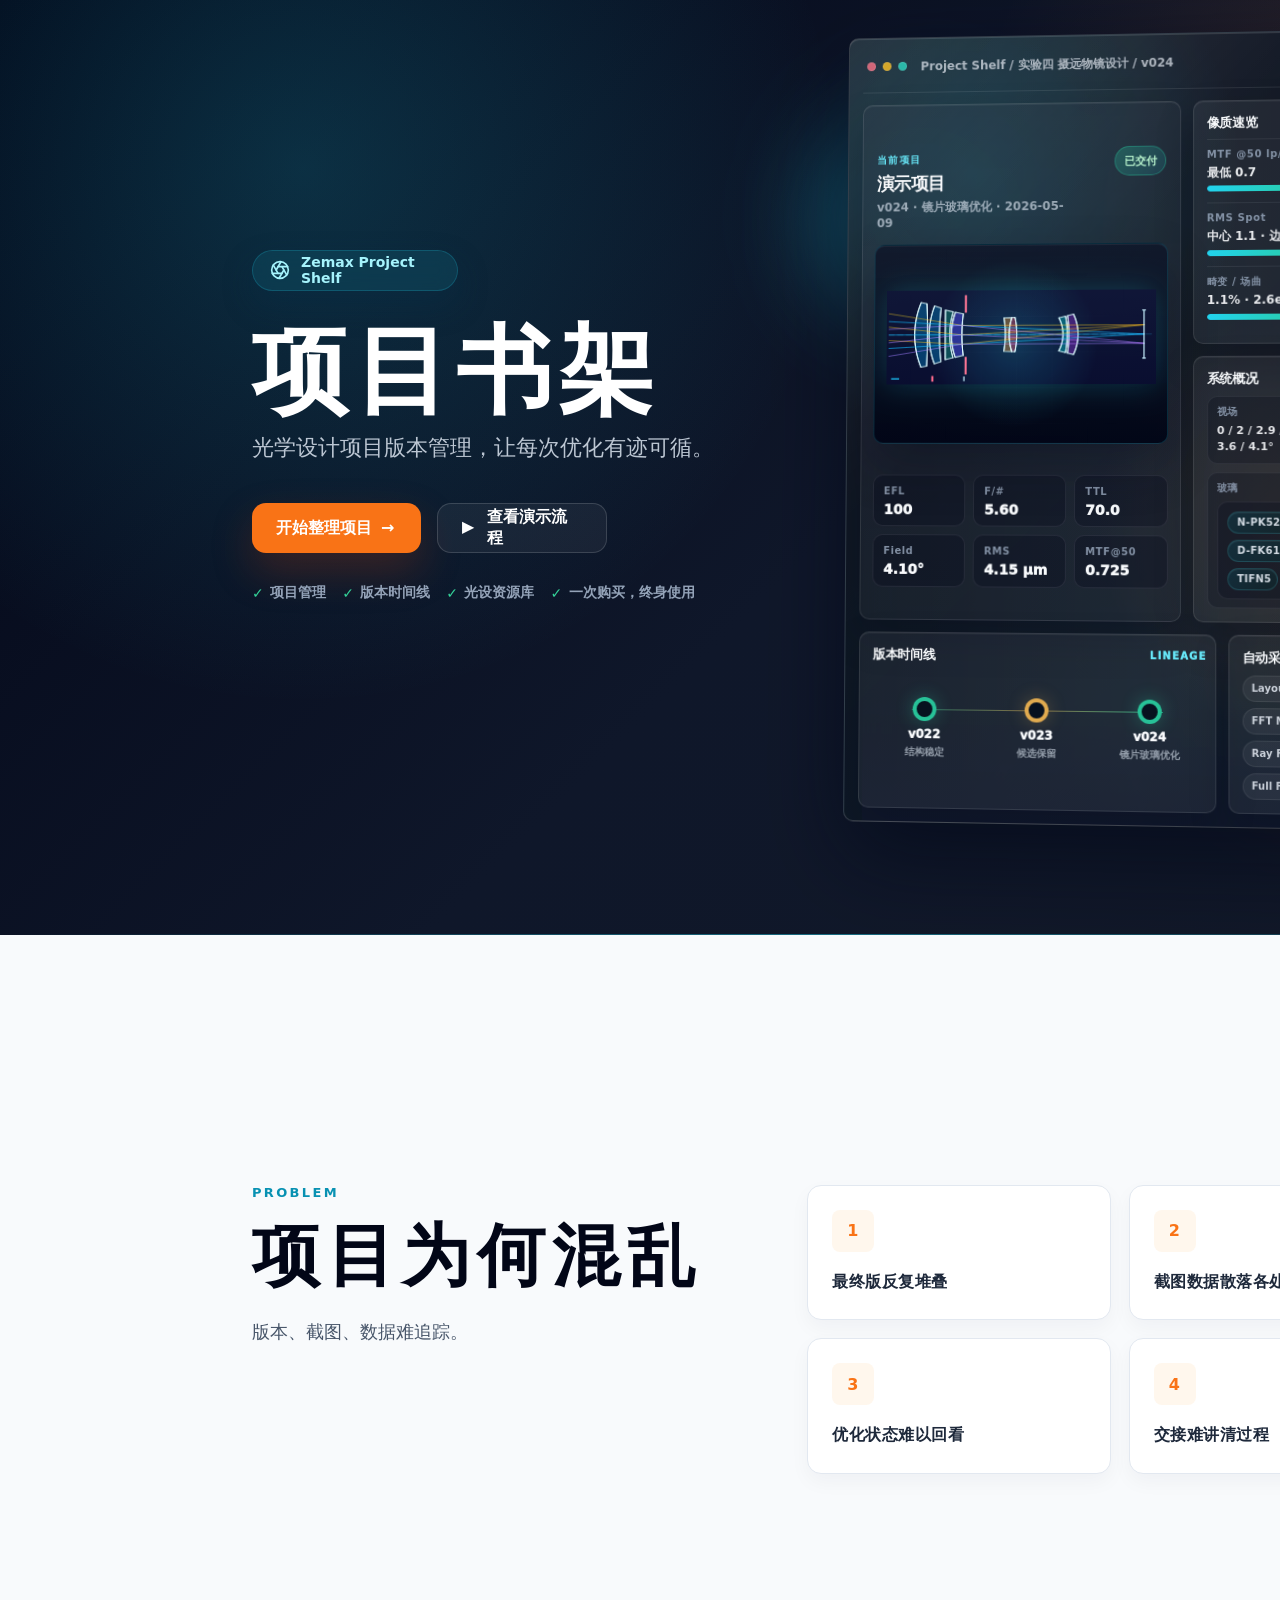
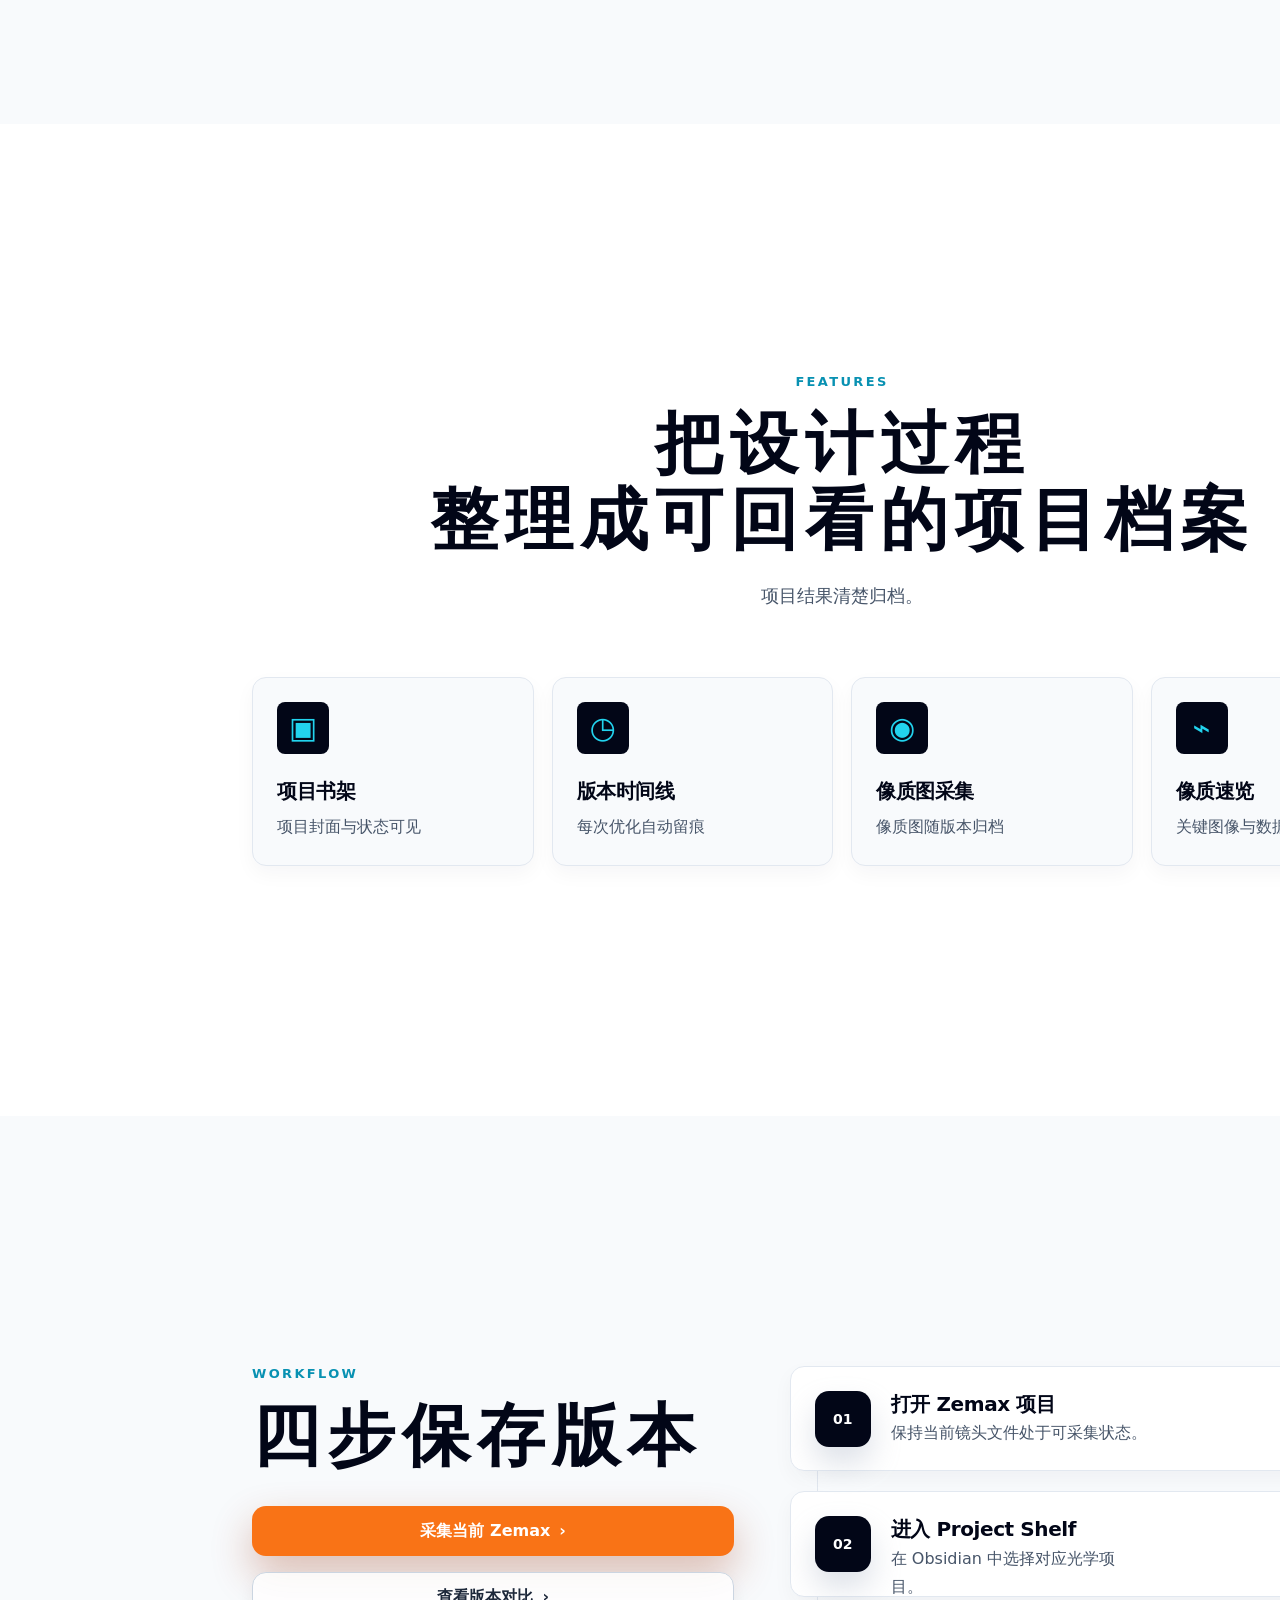
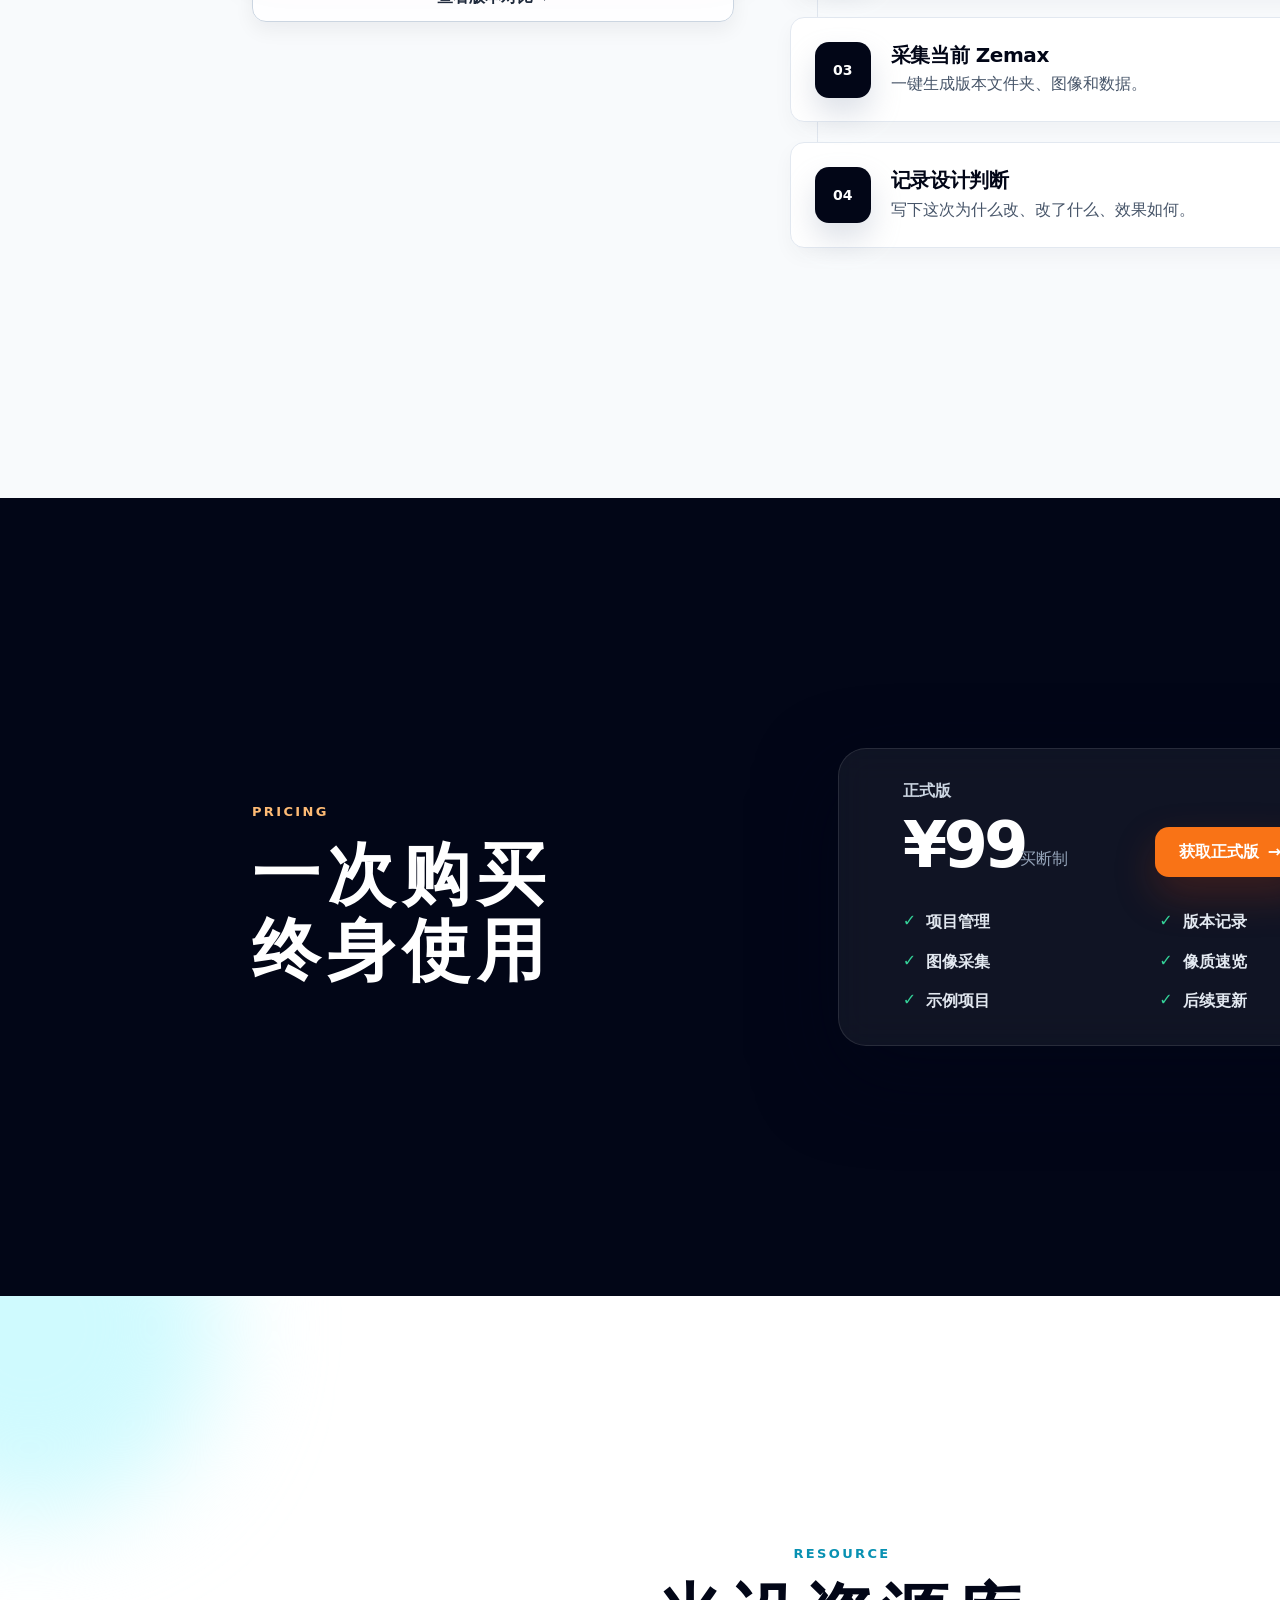
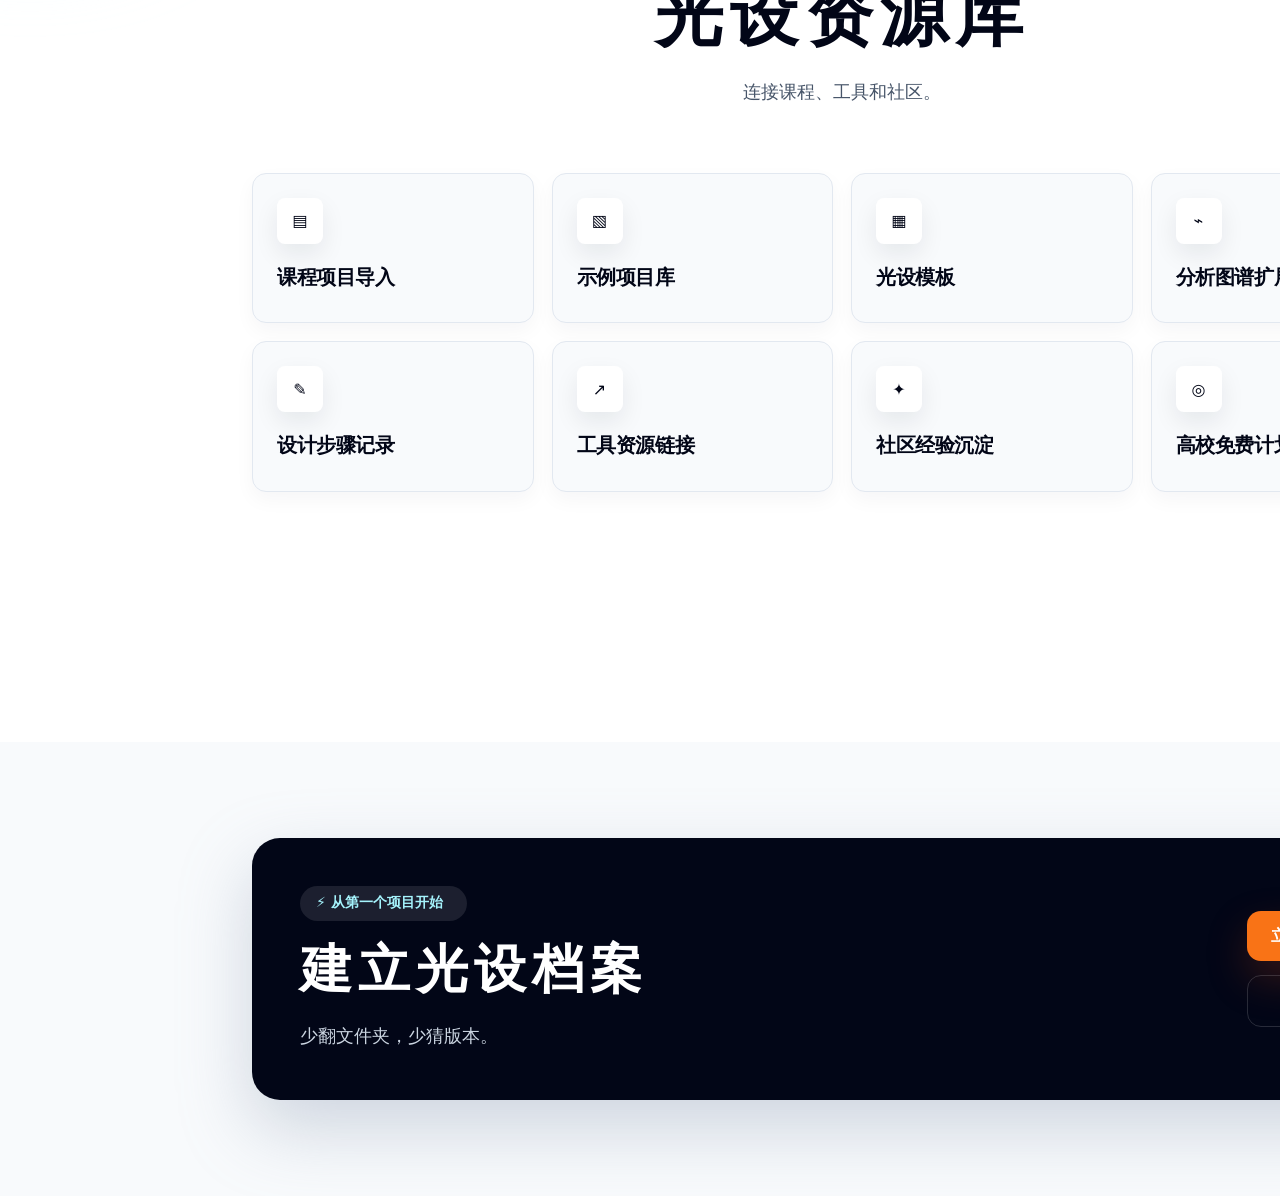
==== index.html @ 74fc670d "Add files via upload" ====
<!doctype html>
<html lang="zh-CN"><!--Saved from the current live page with computed styles inlined.--><head style="display:none;position:static;inset:auto;top:auto;right:auto;bottom:auto;left:auto;z-index:auto;box-sizing:border-box;width:auto;height:auto;min-width:0px;min-height:0px;max-width:none;max-height:none;margin:0px;padding:0px;border:0px none rgb(0, 0, 0);border-radius:0px;outline:rgb(0, 0, 0) none 2px;background:rgba(0, 0, 0, 0) none repeat scroll 0% 0% / auto padding-box border-box;background-color:rgba(0, 0, 0, 0);background-image:none;background-size:auto;background-position:0% 0%;background-repeat:repeat;box-shadow:none;opacity:1;transform:none;transform-origin:50% 50%;filter:none;backdrop-filter:none;overflow:visible;overflow-x:visible;overflow-y:visible;visibility:visible;color:rgb(0, 0, 0);font:16px &quot;Noto Sans SC&quot;;font-family:&quot;Noto Sans SC&quot;;font-size:16px;font-weight:400;font-style:normal;line-height:normal;letter-spacing:normal;text-align:start;text-decoration:none;text-transform:none;white-space:normal;word-break:normal;vertical-align:baseline;flex:0 1 auto;flex-direction:row;flex-wrap:nowrap;align-items:normal;align-content:normal;justify-content:normal;gap:normal;row-gap:normal;column-gap:normal;order:0;grid:none / none / none / row / auto / auto;grid-template:none;grid-template-columns:none;grid-template-rows:none;grid-column:auto;grid-row:auto;place-items:normal;object-fit:fill;object-position:50% 50%;cursor:auto;pointer-events:auto"><base href="file:///E:/system/download/Zemax_Project_Shelf_capsule_glass_no_layout_caption.html"><meta http-equiv="Content-Type" content="text/html; charset=UTF-8" style="display:none;position:static;inset:auto;top:auto;right:auto;bottom:auto;left:auto;z-index:auto;box-sizing:border-box;width:auto;height:auto;min-width:0px;min-height:0px;max-width:none;max-height:none;margin:0px;padding:0px;border:0px none rgb(0, 0, 0);border-radius:0px;outline:rgb(0, 0, 0) none 2px;background:rgba(0, 0, 0, 0) none repeat scroll 0% 0% / auto padding-box border-box;background-color:rgba(0, 0, 0, 0);background-image:none;background-size:auto;background-position:0% 0%;background-repeat:repeat;box-shadow:none;opacity:1;transform:none;transform-origin:50% 50%;filter:none;backdrop-filter:none;overflow:visible;overflow-x:visible;overflow-y:visible;visibility:visible;color:rgb(0, 0, 0);font:16px &quot;Noto Sans SC&quot;;font-family:&quot;Noto Sans SC&quot;;font-size:16px;font-weight:400;font-style:normal;line-height:normal;letter-spacing:normal;text-align:start;text-decoration:none;text-transform:none;white-space:normal;word-break:normal;vertical-align:baseline;flex:0 1 auto;flex-direction:row;flex-wrap:nowrap;align-items:normal;align-content:normal;justify-content:normal;gap:normal;row-gap:normal;column-gap:normal;order:0;grid:none / none / none / row / auto / auto;grid-template:none;grid-template-columns:none;grid-template-rows:none;grid-column:auto;grid-row:auto;place-items:normal;object-fit:fill;object-position:50% 50%;cursor:auto;pointer-events:auto">

<meta content="width=device-width, initial-scale=1.0" name="viewport" style="display:none;position:static;inset:auto;top:auto;right:auto;bottom:auto;left:auto;z-index:auto;box-sizing:border-box;width:auto;height:auto;min-width:0px;min-height:0px;max-width:none;max-height:none;margin:0px;padding:0px;border:0px none rgb(0, 0, 0);border-radius:0px;outline:rgb(0, 0, 0) none 2px;background:rgba(0, 0, 0, 0) none repeat scroll 0% 0% / auto padding-box border-box;background-color:rgba(0, 0, 0, 0);background-image:none;background-size:auto;background-position:0% 0%;background-repeat:repeat;box-shadow:none;opacity:1;transform:none;transform-origin:50% 50%;filter:none;backdrop-filter:none;overflow:visible;overflow-x:visible;overflow-y:visible;visibility:visible;color:rgb(0, 0, 0);font:16px &quot;Noto Sans SC&quot;;font-family:&quot;Noto Sans SC&quot;;font-size:16px;font-weight:400;font-style:normal;line-height:normal;letter-spacing:normal;text-align:start;text-decoration:none;text-transform:none;white-space:normal;word-break:normal;vertical-align:baseline;flex:0 1 auto;flex-direction:row;flex-wrap:nowrap;align-items:normal;align-content:normal;justify-content:normal;gap:normal;row-gap:normal;column-gap:normal;order:0;grid:none / none / none / row / auto / auto;grid-template:none;grid-template-columns:none;grid-template-rows:none;grid-column:auto;grid-row:auto;place-items:normal;object-fit:fill;object-position:50% 50%;cursor:auto;pointer-events:auto">
<title style="display:none;position:static;inset:auto;top:auto;right:auto;bottom:auto;left:auto;z-index:auto;box-sizing:border-box;width:auto;height:auto;min-width:0px;min-height:0px;max-width:none;max-height:none;margin:0px;padding:0px;border:0px none rgb(0, 0, 0);border-radius:0px;outline:rgb(0, 0, 0) none 2px;background:rgba(0, 0, 0, 0) none repeat scroll 0% 0% / auto padding-box border-box;background-color:rgba(0, 0, 0, 0);background-image:none;background-size:auto;background-position:0% 0%;background-repeat:repeat;box-shadow:none;opacity:1;transform:none;transform-origin:50% 50%;filter:none;backdrop-filter:none;overflow:visible;overflow-x:visible;overflow-y:visible;visibility:visible;color:rgb(0, 0, 0);font:16px &quot;Noto Sans SC&quot;;font-family:&quot;Noto Sans SC&quot;;font-size:16px;font-weight:400;font-style:normal;line-height:normal;letter-spacing:normal;text-align:start;text-decoration:none;text-transform:none;white-space:normal;word-break:normal;vertical-align:baseline;flex:0 1 auto;flex-direction:row;flex-wrap:nowrap;align-items:normal;align-content:normal;justify-content:normal;gap:normal;row-gap:normal;column-gap:normal;order:0;grid:none / none / none / row / auto / auto;grid-template:none;grid-template-columns:none;grid-template-rows:none;grid-column:auto;grid-row:auto;place-items:normal;object-fit:fill;object-position:50% 50%;cursor:auto;pointer-events:auto">Zemax Project Shelf｜项目书架</title>
<meta content="项目书架：光学项目版本管理，每次优化有迹可循。" name="description" style="display:none;position:static;inset:auto;top:auto;right:auto;bottom:auto;left:auto;z-index:auto;box-sizing:border-box;width:auto;height:auto;min-width:0px;min-height:0px;max-width:none;max-height:none;margin:0px;padding:0px;border:0px none rgb(0, 0, 0);border-radius:0px;outline:rgb(0, 0, 0) none 2px;background:rgba(0, 0, 0, 0) none repeat scroll 0% 0% / auto padding-box border-box;background-color:rgba(0, 0, 0, 0);background-image:none;background-size:auto;background-position:0% 0%;background-repeat:repeat;box-shadow:none;opacity:1;transform:none;transform-origin:50% 50%;filter:none;backdrop-filter:none;overflow:visible;overflow-x:visible;overflow-y:visible;visibility:visible;color:rgb(0, 0, 0);font:16px &quot;Noto Sans SC&quot;;font-family:&quot;Noto Sans SC&quot;;font-size:16px;font-weight:400;font-style:normal;line-height:normal;letter-spacing:normal;text-align:start;text-decoration:none;text-transform:none;white-space:normal;word-break:normal;vertical-align:baseline;flex:0 1 auto;flex-direction:row;flex-wrap:nowrap;align-items:normal;align-content:normal;justify-content:normal;gap:normal;row-gap:normal;column-gap:normal;order:0;grid:none / none / none / row / auto / auto;grid-template:none;grid-template-columns:none;grid-template-rows:none;grid-column:auto;grid-row:auto;place-items:normal;object-fit:fill;object-position:50% 50%;cursor:auto;pointer-events:auto">
<style style="display:none;position:static;inset:auto;top:auto;right:auto;bottom:auto;left:auto;z-index:auto;box-sizing:border-box;width:auto;height:auto;min-width:0px;min-height:0px;max-width:none;max-height:none;margin:0px;padding:0px;border:0px none rgb(0, 0, 0);border-radius:0px;outline:rgb(0, 0, 0) none 2px;background:rgba(0, 0, 0, 0) none repeat scroll 0% 0% / auto padding-box border-box;background-color:rgba(0, 0, 0, 0);background-image:none;background-size:auto;background-position:0% 0%;background-repeat:repeat;box-shadow:none;opacity:1;transform:none;transform-origin:50% 50%;filter:none;backdrop-filter:none;overflow:visible;overflow-x:visible;overflow-y:visible;visibility:visible;color:rgb(0, 0, 0);font:16px &quot;Noto Sans SC&quot;;font-family:&quot;Noto Sans SC&quot;;font-size:16px;font-weight:400;font-style:normal;line-height:normal;letter-spacing:normal;text-align:start;text-decoration:none;text-transform:none;white-space:normal;word-break:normal;vertical-align:baseline;flex:0 1 auto;flex-direction:row;flex-wrap:nowrap;align-items:normal;align-content:normal;justify-content:normal;gap:normal;row-gap:normal;column-gap:normal;order:0;grid:none / none / none / row / auto / auto;grid-template:none;grid-template-columns:none;grid-template-rows:none;grid-column:auto;grid-row:auto;place-items:normal;object-fit:fill;object-position:50% 50%;cursor:auto;pointer-events:auto">
    :root {
      --slate-950: #020617;
      --slate-900: #0f172a;
      --slate-800: #1e293b;
      --slate-700: #334155;
      --slate-600: #475569;
      --slate-500: #64748b;
      --slate-400: #94a3b8;
      --slate-300: #cbd5e1;
      --slate-200: #e2e8f0;
      --slate-100: #f1f5f9;
      --slate-50: #f8fafc;
      --white: #ffffff;
      --cyan: #22d3ee;
      --cyan-dark: #0891b2;
      --orange: #f97316;
      --orange-light: #fb923c;
      --green: #34d399;
      --radius-sm: 8px;
      --radius-md: 14px;
      --radius-lg: 20px;
      --radius-xl: 28px;
      --radius-pill: 999px;
      --shadow-soft: 0 18px 50px rgba(15, 23, 42, 0.12);
      --shadow-dark: 0 30px 80px rgba(2, 6, 23, 0.55);
    }

    * {
      box-sizing: border-box;
    }

    html {
      scroll-behavior: smooth;
    }

    body {
      margin: 0;
      font-family: Inter, ui-sans-serif, system-ui, -apple-system, BlinkMacSystemFont, "Segoe UI", "Microsoft YaHei", "PingFang SC", "Hiragino Sans GB", sans-serif;
      background: var(--slate-50);
      color: var(--slate-900);
      -webkit-font-smoothing: antialiased;
      text-rendering: optimizeLegibility;
    }

    a {
      color: inherit;
      text-decoration: none;
    }

    button {
      font: inherit;
      cursor: pointer;
      border: 0;
    }

    .container {
      width: min(1180px, calc(100% - 48px));
      margin: 0 auto;
    }

    .hero {
      position: relative;
      overflow: hidden;
      color: var(--white);
      background:
        radial-gradient(circle at 18% 18%, rgba(34, 211, 238, 0.18), transparent 34%),
        radial-gradient(circle at 86% 22%, rgba(249, 115, 22, 0.16), transparent 30%),
        linear-gradient(135deg, #020617 0%, #0f172a 52%, #111827 100%);
    }

    .hero::after {
      content: "";
      position: absolute;
      left: 0;
      right: 0;
      bottom: 0;
      height: 1px;
      background: linear-gradient(90deg, transparent, rgba(34, 211, 238, 0.45), transparent);
    }

    .nav {
      position: relative;
      z-index: 2;
      display: flex;
      align-items: center;
      justify-content: space-between;
      padding: 22px 0;
    }

    .brand {
      display: flex;
      align-items: center;
      gap: 12px;
    }

    .brand-mark {
      display: grid;
      place-items: center;
      width: 42px;
      height: 42px;
      border-radius: 16px;
      color: var(--slate-950);
      background: var(--white);
      box-shadow: 0 16px 35px rgba(8, 145, 178, 0.22);
    }

    .brand-title {
      font-size: 18px;
      line-height: 1.05;
      font-weight: 800;
      letter-spacing: -0.02em;
    }

    .brand-subtitle {
      margin-top: 4px;
      font-size: 12px;
      color: var(--slate-400);
      font-weight: 500;
    }

    .nav-links {
      display: flex;
      align-items: center;
      gap: 34px;
      font-size: 14px;
      color: var(--slate-300);
      font-weight: 600;
    }

    .nav-links a {
      transition: color 0.2s ease;
    }

    .nav-links a:hover {
      color: var(--white);
    }

    .nav-demo {
      display: inline-flex;
      align-items: center;
      justify-content: center;
      padding: 10px 16px;
      border: 1px solid rgba(255, 255, 255, 0.15);
      border-radius: var(--radius-pill);
      color: var(--white);
      font-size: 14px;
      font-weight: 700;
      background: rgba(255, 255, 255, 0.04);
      transition: background 0.2s ease;
    }

    .nav-demo:hover {
      background: rgba(255, 255, 255, 0.1);
    }

    .hero-grid {
      position: relative;
      z-index: 2;
      display: grid;
      grid-template-columns: 0.95fr 1.05fr;
      gap: 56px;
      align-items: center;
      padding: 74px 0 112px;
    }

    .hero-grid-no-nav {
      padding-top: 96px;
    }

    .eyebrow {
      display: inline-flex;
      align-items: center;
      gap: 10px;
      padding: 9px 16px;
      border: 1px solid rgba(34, 211, 238, 0.2);
      border-radius: var(--radius-pill);
      color: #a5f3fc;
      background: rgba(34, 211, 238, 0.1);
      box-shadow: 0 14px 30px rgba(8, 47, 73, 0.35);
      font-size: 14px;
      font-weight: 700;
      backdrop-filter: blur(10px);
    }

    .zemax-logo-mark {
      display: inline-grid;
      place-items: center;
      width: 22px;
      height: 22px;
      color: #a5f3fc;
    }

    .hero-title {
      margin: 32px 0 0;
      max-width: 720px;
      color: var(--white);
      font-size: clamp(56px, 8vw, 96px);
      line-height: 1.02;
      letter-spacing: -0.06em;
      font-weight: 900;
    }

    .hero-desc {
      margin: 28px 0 0;
      max-width: 680px;
      color: rgba(203, 213, 225, 0.92);
      font-size: clamp(18px, 2vw, 22px);
      line-height: 1.75;
      font-weight: 400;
    }

    .hero-actions {
      display: flex;
      gap: 16px;
      flex-wrap: wrap;
      margin-top: 36px;
    }

    .btn-primary,
    .btn-secondary,
    .btn-ghost {
      display: inline-flex;
      align-items: center;
      justify-content: center;
      gap: 9px;
      min-height: 50px;
      padding: 0 24px;
      border-radius: var(--radius-md);
      font-size: 16px;
      font-weight: 800;
      transition: transform 0.2s ease, box-shadow 0.2s ease, background 0.2s ease, border-color 0.2s ease;
    }

    .btn-primary {
      color: var(--white);
      background: var(--orange);
      box-shadow: 0 18px 40px rgba(154, 52, 18, 0.32);
    }

    .btn-primary:hover,
    .btn-secondary:hover,
    .btn-ghost:hover {
      transform: translateY(-2px);
    }

    .btn-primary:hover {
      background: var(--orange-light);
      box-shadow: 0 22px 48px rgba(154, 52, 18, 0.38);
    }

    .btn-ghost {
      border: 1px solid rgba(255, 255, 255, 0.15);
      color: var(--white);
      background: rgba(255, 255, 255, 0.05);
    }

    .btn-ghost:hover {
      background: rgba(255, 255, 255, 0.1);
    }

    .btn-secondary {
      border: 1px solid var(--slate-300);
      color: var(--slate-800);
      background: rgba(255, 255, 255, 0.82);
      box-shadow: 0 8px 20px rgba(15, 23, 42, 0.06);
    }

    .btn-secondary:hover {
      border-color: var(--slate-400);
      background: var(--white);
      box-shadow: 0 16px 34px rgba(15, 23, 42, 0.1);
    }

    .hero-notes {
      display: flex;
      gap: 16px;
      flex-wrap: wrap;
      margin-top: 30px;
      color: var(--slate-400);
      font-size: 14px;
      font-weight: 600;
    }

    .hero-notes span {
      display: inline-flex;
      align-items: center;
      gap: 8px;
    }

    .mockup-wrap {
      position: relative;
    }

    .mockup-wrap::before,
    .mockup-wrap::after {
      content: "";
      position: absolute;
      z-index: 0;
      border-radius: var(--radius-pill);
      filter: blur(48px);
    }

    .mockup-wrap::before {
      left: -36px;
      top: 72px;
      width: 210px;
      height: 210px;
      background: rgba(34, 211, 238, 0.2);
    }

    .mockup-wrap::after {
      right: -24px;
      bottom: 40px;
      width: 230px;
      height: 230px;
      background: rgba(249, 115, 22, 0.2);
    }

    .mockup {
      border-radius: var(--radius-xl);
      position: relative;
      z-index: 1;
      overflow: hidden;
      border: 1px solid rgba(255, 255, 255, 0.15);
      border-radius: var(--radius-lg);
      padding: 16px;
      background: rgba(15, 23, 42, 0.9);
      box-shadow: var(--shadow-dark);
      backdrop-filter: blur(16px);
      animation: floatIn 0.9s ease both;
    }

    @keyframes floatIn {
      from { opacity: 0; transform: translateY(24px) rotateX(8deg); }
      to { opacity: 1; transform: translateY(0) rotateX(0); }
    }

    .mockup-top {
      display: flex;
      align-items: center;
      justify-content: space-between;
      padding-bottom: 16px;
      margin-bottom: 16px;
      border-bottom: 1px solid rgba(255, 255, 255, 0.1);
    }

    .mockup-name {
      color: var(--white);
      font-size: 14px;
      font-weight: 800;
    }

    .mockup-meta {
      margin-top: 5px;
      color: var(--slate-400);
      font-size: 12px;
    }

    .status-pill {
      padding: 6px 12px;
      border-radius: var(--radius-pill);
      color: #a7f3d0;
      background: rgba(52, 211, 153, 0.15);
      font-size: 12px;
      font-weight: 700;
    }

    .mockup-grid {
      display: grid;
      grid-template-columns: 1.05fr 0.95fr;
      gap: 16px;
    }

    .mock-card {
      border: 1px solid rgba(255, 255, 255, 0.1);
      border-radius: var(--radius-md);
      padding: 16px;
      background: rgba(255, 255, 255, 0.04);
    }

    .mock-card-head {
      display: flex;
      align-items: center;
      justify-content: space-between;
      margin-bottom: 12px;
      color: var(--white);
      font-size: 14px;
      font-weight: 800;
    }

    .lens-box {
      position: relative;
      overflow: hidden;
      height: 178px;
      border-radius: var(--radius-sm);
      background: var(--slate-900);
    }

    .axis,
    .ray-a,
    .ray-b {
      position: absolute;
      left: 18px;
      right: 32px;
      top: 50%;
      height: 1px;
      transform-origin: center;
    }

    .axis { background: rgba(103, 232, 249, 0.28); }
    .ray-a { background: rgba(251, 146, 60, 0.7); transform: rotate(-6deg); }
    .ray-b { background: rgba(34, 211, 238, 0.7); transform: rotate(6deg); }

    .lens {
      position: absolute;
      top: 50%;
      transform: translateY(-50%);
      border-radius: var(--radius-pill);
      border: 1px solid rgba(165, 243, 252, 0.72);
      background: rgba(34, 211, 238, 0.1);
    }

    .lens.one { left: 32px; width: 22px; height: 66px; }
    .lens.two { left: 100px; width: 30px; height: 96px; border-color: rgba(253, 186, 116, 0.75); background: rgba(249, 115, 22, 0.1); }
    .lens.three { left: 180px; width: 26px; height: 78px; }

    .file-tag {
      position: absolute;
      left: 12px;
      bottom: 12px;
      padding: 5px 10px;
      border-radius: var(--radius-pill);
      color: var(--slate-300);
      background: rgba(2, 6, 23, 0.8);
      font-size: 12px;
    }

    .side-stack {
      display: grid;
      gap: 16px;
    }

    .meter-row {
      display: grid;
      grid-template-columns: 1fr 64px;
      align-items: center;
      gap: 12px;
      margin-top: 13px;
    }

    .meter-track {
      overflow: hidden;
      height: 8px;
      border-radius: var(--radius-pill);
      background: var(--slate-800);
    }

    .meter-bar {
      height: 100%;
      border-radius: var(--radius-pill);
      background: linear-gradient(90deg, var(--cyan), var(--orange-light));
    }

    .meter-label,
    .timeline-label {
      color: var(--slate-300);
      font-size: 12px;
    }

    .timeline-item {
      display: flex;
      align-items: center;
      gap: 12px;
      margin-top: 13px;
    }

    .timeline-num {
      display: grid;
      place-items: center;
      width: 24px;
      height: 24px;
      border-radius: var(--radius-pill);
      color: #a5f3fc;
      background: rgba(34, 211, 238, 0.15);
      font-size: 12px;
      font-weight: 800;
    }

    .section {
      padding: 96px 0;
    }

    .section.white {
      background: var(--white);
    }

    .section.dark {
      background: var(--slate-950);
      color: var(--white);
    }

    .section-label {
      margin: 0 0 16px;
      color: var(--cyan-dark);
      font-size: 13px;
      font-weight: 900;
      letter-spacing: 0.18em;
      text-transform: uppercase;
    }

    .section-title {
      margin: 0;
      color: var(--slate-950);
      font-size: clamp(34px, 4vw, 52px);
      line-height: 1.12;
      letter-spacing: -0.045em;
      font-weight: 900;
    }

    .dark .section-title {
      color: var(--white);
    }

    .section-desc {
      margin: 22px 0 0;
      color: var(--slate-600);
      font-size: 18px;
      line-height: 1.8;
    }

    .dark .section-desc {
      color: var(--slate-300);
    }

    .two-col {
      display: grid;
      grid-template-columns: 0.9fr 1.1fr;
      gap: 44px;
      align-items: start;
    }

    .pain-grid,
    .feature-grid,
    .vision-grid {
      display: grid;
      gap: 18px;
    }

    .pain-grid {
      grid-template-columns: repeat(2, minmax(0, 1fr));
    }

    .feature-grid {
      grid-template-columns: repeat(4, minmax(0, 1fr));
      margin-top: 64px;
    }

    .vision-grid {
      grid-template-columns: repeat(4, minmax(0, 1fr));
      margin-top: 64px;
    }

    .pain-card,
    .feature-card,
    .workflow-card,
    .vision-card,
    .price-card {
      border: 1px solid var(--slate-200);
      border-radius: var(--radius-md);
      background: var(--white);
      box-shadow: 0 8px 20px rgba(15, 23, 42, 0.04);
    }

    .pain-card,
    .feature-card,
    .vision-card {
      padding: 24px;
      transition: transform 0.2s ease, box-shadow 0.2s ease, border-color 0.2s ease, background 0.2s ease, color 0.2s ease;
    }

    .pain-card:hover,
    .feature-card:hover,
    .vision-card:hover {
      transform: translateY(-4px);
      box-shadow: var(--shadow-soft);
    }

    .pain-num {
      display: grid;
      place-items: center;
      width: 42px;
      height: 42px;
      margin-bottom: 16px;
      border-radius: var(--radius-sm);
      color: var(--orange);
      background: #fff7ed;
      font-weight: 900;
    }

    .pain-card p,
    .feature-card p,
    .workflow-card p {
      margin: 0;
      color: var(--slate-600);
      font-size: 16px;
      line-height: 1.75;
    }

    .pain-card p {
      color: var(--slate-800);
      font-weight: 800;
    }

    .center-head {
      max-width: 780px;
      margin: 0 auto;
      text-align: center;
    }

    .feature-card {
      background: var(--slate-50);
    }

    .feature-card:hover {
      border-color: rgba(34, 211, 238, 0.35);
      background: var(--white);
    }

    .icon-box {
      display: grid;
      place-items: center;
      width: 52px;
      height: 52px;
      margin-bottom: 24px;
      border-radius: var(--radius-sm);
      color: var(--cyan);
      background: var(--slate-950);
    }

    .feature-card h3,
    .workflow-card h3,
    .vision-card h3 {
      margin: 0 0 10px;
      color: var(--slate-950);
      font-size: 20px;
      font-weight: 900;
      letter-spacing: -0.02em;
    }

    .workflow-grid {
      display: grid;
      grid-template-columns: 0.8fr 1.2fr;
      gap: 56px;
      align-items: start;
    }

    .workflow-copy {
      position: sticky;
      top: 32px;
    }

    .workflow-list {
      position: relative;
      display: grid;
      gap: 20px;
    }

    .workflow-list::before {
      content: "";
      position: absolute;
      left: 27px;
      top: 34px;
      bottom: 34px;
      width: 1px;
      background: var(--slate-200);
    }

    .workflow-card {
      position: relative;
      padding: 24px;
    }

    .workflow-inner {
      display: flex;
      gap: 20px;
    }

    .step-num {
      position: relative;
      z-index: 1;
      display: grid;
      place-items: center;
      flex: 0 0 auto;
      width: 56px;
      height: 56px;
      border-radius: var(--radius-md);
      color: var(--white);
      background: var(--slate-950);
      box-shadow: 0 16px 30px rgba(148, 163, 184, 0.32);
      font-size: 14px;
      font-weight: 900;
    }

    .workflow-actions {
      display: flex;
      flex-wrap: wrap;
      gap: 14px;
      margin-top: 32px;
    }

    .price-layout {
      display: grid;
      grid-template-columns: 0.95fr 1.05fr;
      gap: 48px;
      align-items: center;
    }

    .price-label {
      margin: 0 0 16px;
      color: #fdba74;
      font-size: 13px;
      font-weight: 900;
      letter-spacing: 0.18em;
      text-transform: uppercase;
    }

    .price-card {
      border-radius: var(--radius-xl);
      padding: 32px;
      border-color: rgba(255, 255, 255, 0.1);
      color: var(--white);
      background: rgba(255, 255, 255, 0.06);
      box-shadow: var(--shadow-dark);
      backdrop-filter: blur(16px);
    }

    .price-top {
      display: flex;
      gap: 24px;
      align-items: flex-end;
      justify-content: space-between;
    }

    .price-name {
      color: var(--slate-300);
      font-weight: 800;
    }

    .price-number {
      display: flex;
      align-items: flex-end;
      gap: 10px;
      margin-top: 12px;
    }

    .price-number strong {
      font-size: 64px;
      line-height: 1;
      letter-spacing: -0.06em;
      font-weight: 900;
    }

    .price-number span {
      padding-bottom: 8px;
      color: var(--slate-400);
    }

    .price-list {
      display: grid;
      grid-template-columns: repeat(2, minmax(0, 1fr));
      gap: 16px;
      margin-top: 34px;
    }

    .price-list div {
      display: flex;
      align-items: center;
      gap: 12px;
      color: var(--slate-200);
      font-weight: 600;
    }

    .vision-section {
      position: relative;
      overflow: hidden;
      background: var(--white);
    }

    .vision-section::before,
    .vision-section::after {
      content: "";
      position: absolute;
      width: 380px;
      height: 380px;
      border-radius: var(--radius-pill);
      filter: blur(52px);
      pointer-events: none;
    }

    .vision-section::before {
      top: -160px;
      left: -160px;
      background: #cffafe;
    }

    .vision-section::after {
      right: -120px;
      bottom: -160px;
      background: #ffedd5;
    }

    .vision-section .container {
      position: relative;
      z-index: 1;
    }

    .vision-card {
      background: var(--slate-50);
    }

    .vision-card:hover {
      color: var(--white);
      background: var(--slate-950);
      border-color: var(--slate-950);
    }

    .vision-card:hover h3 {
      color: var(--white);
    }

    .vision-icon {
      display: grid;
      place-items: center;
      width: 46px;
      height: 46px;
      margin-bottom: 20px;
      border-radius: var(--radius-sm);
      color: var(--slate-950);
      background: var(--white);
      box-shadow: 0 10px 24px rgba(15, 23, 42, 0.08);
    }

    .cta-wrap {
      padding: 96px 0;
      background: var(--slate-50);
    }

    .cta {
      border-radius: var(--radius-xl);
      overflow: hidden;
      display: grid;
      grid-template-columns: 1fr auto;
      gap: 40px;
      align-items: center;
      padding: 48px;
      border-radius: var(--radius-xl);
      color: var(--white);
      background: var(--slate-950);
      box-shadow: 0 28px 70px rgba(148, 163, 184, 0.42);
    }

    .cta-pill {
      display: inline-flex;
      align-items: center;
      gap: 8px;
      padding: 8px 16px;
      border-radius: var(--radius-pill);
      color: #a5f3fc;
      background: rgba(255, 255, 255, 0.1);
      font-size: 14px;
      font-weight: 700;
    }

    .cta h2 {
      margin: 20px 0 0;
      font-size: clamp(34px, 4vw, 52px);
      line-height: 1.1;
      letter-spacing: -0.05em;
      font-weight: 900;
    }

    .cta p {
      margin: 22px 0 0;
      max-width: 700px;
      color: var(--slate-300);
      font-size: 18px;
      line-height: 1.8;
    }

    .cta-actions {
      display: grid;
      gap: 14px;
    }

    .cta-actions .outline {
      min-height: 50px;
      padding: 0 24px;
      border: 1px solid rgba(255, 255, 255, 0.15);
      border-radius: var(--radius-md);
      color: var(--white);
      background: transparent;
      font-size: 16px;
      font-weight: 800;
      transition: background 0.2s ease;
    }

    .cta-actions .outline:hover {
      background: rgba(255, 255, 255, 0.1);
    }

    .fade-up {
      animation: fadeUp 0.7s ease both;
    }

    @keyframes fadeUp {
      from { opacity: 0; transform: translateY(22px); }
      to { opacity: 1; transform: translateY(0); }
    }

    .delay-1 { animation-delay: 0.08s; }
    .delay-2 { animation-delay: 0.16s; }
    .delay-3 { animation-delay: 0.24s; }

    @media (max-width: 980px) {
      .nav-links,
      .nav-demo {
        display: none;
      }

      .hero-grid,
      .two-col,
      .workflow-grid,
      .price-layout,
      .cta {
        grid-template-columns: 1fr;
      }

      .hero-grid {
        padding: 54px 0 88px;
      }

      .hero-grid-no-nav {
        padding-top: 72px;
      }

      .workflow-copy {
        position: static;
      }

      .feature-grid,
      .vision-grid {
        grid-template-columns: repeat(2, minmax(0, 1fr));
      }

      .cta-actions {
        display: flex;
        flex-wrap: wrap;
      }
    }

    @media (max-width: 680px) {
      .container {
        width: min(100% - 32px, 1180px);
      }

      .hero-title {
        font-size: 56px;
      }

      .hero-actions,
      .workflow-actions,
      .price-top {
        flex-direction: column;
        align-items: stretch;
      }

      .btn-primary,
      .btn-secondary,
      .btn-ghost,
      .cta-actions .outline {
        width: 100%;
      }

      .mockup-grid,
      .pain-grid,
      .feature-grid,
      .vision-grid,
      .price-list {
        grid-template-columns: 1fr;
      }

      .section,
      .cta-wrap {
        padding: 72px 0;
      }

      .cta {
        padding: 28px;
        border-radius: var(--radius-lg);
      }

      .workflow-list::before {
        display: none;
      }
    }

    /* Hero right side: real product preview */
    .hero-product-wrap {
      transform: perspective(1200px) rotateY(-4deg) rotateX(2deg);
      transform-origin: center;
    }

    .hero-product-shell {
      position: relative;
      z-index: 1;
      overflow: hidden;
      border: 1px solid rgba(255, 255, 255, 0.16);
      border-radius: var(--radius-xl);
      padding: 16px;
      background:
        linear-gradient(180deg, rgba(248, 250, 252, 0.10), transparent 120px),
        rgba(15, 23, 42, 0.92);
      box-shadow: var(--shadow-dark);
      backdrop-filter: blur(18px);
      animation: floatIn 0.9s ease both;
    }

    .hero-product-shell::after {
      content: "";
      position: absolute;
      inset: auto 18px 0;
      height: 120px;
      pointer-events: none;
      background: linear-gradient(180deg, transparent, rgba(15, 23, 42, 0.92));
    }

    .hero-product-top {
      position: relative;
      z-index: 2;
      display: flex;
      align-items: center;
      justify-content: space-between;
      gap: 18px;
      padding: 2px 2px 14px;
      margin-bottom: 14px;
      border-bottom: 1px solid rgba(255, 255, 255, 0.10);
    }

    .hero-product-name {
      color: var(--white);
      font-size: 14px;
      font-weight: 900;
      letter-spacing: -0.01em;
    }

    .hero-product-meta {
      margin-top: 5px;
      color: var(--slate-400);
      font-size: 12px;
      font-weight: 600;
    }

    .hero-product-status {
      display: inline-flex;
      align-items: center;
      gap: 8px;
      flex: 0 0 auto;
      padding: 7px 12px;
      border: 1px solid rgba(52, 211, 153, 0.22);
      border-radius: var(--radius-pill);
      color: #a7f3d0;
      background: rgba(52, 211, 153, 0.13);
      font-size: 12px;
      font-weight: 800;
    }

    .status-dot {
      width: 7px;
      height: 7px;
      border-radius: var(--radius-pill);
      background: var(--green);
      box-shadow: 0 0 18px rgba(52, 211, 153, 0.9);
    }

    .hero-product-grid {
      position: relative;
      z-index: 2;
      display: grid;
      grid-template-columns: minmax(0, 1.04fr) minmax(220px, 0.96fr);
      gap: 14px;
    }

    .hero-project-card,
    .hero-info-panel,
    .hero-timeline-panel {
      border: 1px solid rgba(255, 255, 255, 0.10);
      border-radius: 18px;
      background: rgba(255, 255, 255, 0.055);
      box-shadow: 0 16px 36px rgba(2, 6, 23, 0.22);
    }

    .hero-project-card {
      overflow: hidden;
      min-width: 0;
    }

    .hero-card-cover {
      position: relative;
      height: 190px;
      overflow: hidden;
      margin: 10px;
      border-radius: 14px;
      background:
        radial-gradient(circle at 50% 50%, rgba(34, 211, 238, 0.11), transparent 44%),
        #f8fafc;
    }

    .hero-card-cover img {
      width: 100%;
      height: 100%;
      object-fit: contain;
      display: block;
      padding: 10px 12px 8px;
      filter: saturate(1.04) contrast(1.02);
    }

    .cover-badge {
      position: absolute;
      left: 12px;
      bottom: 12px;
      padding: 5px 10px;
      border-radius: var(--radius-pill);
      color: var(--slate-200);
      background: rgba(2, 6, 23, 0.72);
      font-size: 11px;
      font-weight: 800;
      backdrop-filter: blur(10px);
    }

    .hero-card-body {
      padding: 6px 16px 16px;
    }

    .hero-card-title-row {
      display: flex;
      align-items: flex-start;
      justify-content: space-between;
      gap: 12px;
      margin-bottom: 14px;
    }

    .hero-card-title-row h3 {
      margin: 0;
      color: var(--white);
      font-size: 17px;
      line-height: 1.25;
      font-weight: 900;
      letter-spacing: -0.03em;
    }

    .hero-card-title-row p {
      margin: 5px 0 0;
      color: var(--slate-400);
      font-size: 12px;
      font-weight: 600;
    }

    .hero-stage-pill {
      flex: 0 0 auto;
      padding: 6px 10px;
      border-radius: var(--radius-pill);
      color: #a5f3fc;
      background: rgba(34, 211, 238, 0.12);
      font-size: 12px;
      font-weight: 900;
    }

    .hero-metric-grid {
      display: grid;
      grid-template-columns: repeat(3, minmax(0, 1fr));
      gap: 8px;
    }

    .hero-metric-grid div {
      min-width: 0;
      padding: 10px 10px;
      border: 1px solid rgba(255, 255, 255, 0.08);
      border-radius: 12px;
      background: rgba(2, 6, 23, 0.25);
    }

    .hero-metric-grid span {
      display: block;
      color: var(--slate-400);
      font-size: 10px;
      font-weight: 800;
      letter-spacing: 0.06em;
    }

    .hero-metric-grid strong {
      display: block;
      margin-top: 4px;
      color: var(--white);
      font-size: 13px;
      font-weight: 900;
      white-space: nowrap;
    }

    .hero-side-panels {
      display: grid;
      gap: 12px;
      min-width: 0;
    }

    .hero-info-panel,
    .hero-timeline-panel {
      padding: 14px;
    }

    .hero-panel-head,
    .timeline-mini-head {
      display: flex;
      align-items: center;
      justify-content: space-between;
      gap: 12px;
      margin-bottom: 10px;
      color: var(--white);
      font-size: 13px;
      font-weight: 900;
    }

    .hero-panel-head b,
    .timeline-mini-head span:last-child {
      color: #a5f3fc;
      font-size: 11px;
      font-weight: 900;
    }

    .quality-line {
      display: grid;
      gap: 4px;
      padding: 9px 0;
      border-top: 1px solid rgba(255, 255, 255, 0.07);
    }

    .quality-line span,
    .field-row,
    .timeline-mini-item span,
    .timeline-mini-item em {
      color: var(--slate-400);
      font-size: 11px;
      line-height: 1.35;
      font-style: normal;
      font-weight: 650;
    }

    .quality-line strong {
      color: var(--slate-100);
      font-size: 12px;
      line-height: 1.35;
      font-weight: 850;
    }

    .glass-list {
      display: -webkit-box;
      overflow: hidden;
      -webkit-box-orient: vertical;
      -webkit-line-clamp: 2;
      color: var(--slate-200);
      font-size: 12px;
      line-height: 1.55;
      font-weight: 700;
    }

    .field-row {
      display: grid;
      gap: 4px;
      margin-top: 10px;
      padding-top: 10px;
      border-top: 1px solid rgba(255, 255, 255, 0.07);
    }

    .timeline-mini {
      position: relative;
      display: grid;
      gap: 8px;
    }

    .timeline-mini::before {
      content: "";
      position: absolute;
      left: 7px;
      top: 12px;
      bottom: 12px;
      width: 1px;
      background: rgba(148, 163, 184, 0.22);
    }

    .timeline-mini-item {
      position: relative;
      display: grid;
      grid-template-columns: 18px minmax(0, 1fr) auto;
      align-items: center;
      gap: 8px;
      padding: 8px;
      border-radius: 12px;
      background: rgba(2, 6, 23, 0.22);
    }

    .timeline-mini-item i {
      position: relative;
      z-index: 1;
      display: block;
      width: 14px;
      height: 14px;
      border: 3px solid rgba(42, 203, 157, 0.9);
      border-radius: var(--radius-pill);
      background: var(--slate-900);
    }

    .timeline-mini-item.warn i {
      border-color: rgba(236, 179, 82, 0.95);
    }

    .timeline-mini-item.active {
      outline: 1px solid rgba(42, 203, 157, 0.42);
      background: rgba(42, 203, 157, 0.10);
    }

    .timeline-mini-item strong {
      display: block;
      color: var(--white);
      font-size: 12px;
      font-weight: 900;
    }

    .timeline-mini-item span {
      display: block;
      margin-top: 2px;
      white-space: nowrap;
      overflow: hidden;
      text-overflow: ellipsis;
    }

    .hero-capture-strip {
      position: relative;
      z-index: 2;
      display: flex;
      gap: 8px;
      flex-wrap: wrap;
      padding-top: 14px;
      margin-top: 14px;
      border-top: 1px solid rgba(255, 255, 255, 0.08);
    }

    .hero-capture-strip span {
      padding: 6px 9px;
      border: 1px solid rgba(255, 255, 255, 0.08);
      border-radius: var(--radius-pill);
      color: var(--slate-300);
      background: rgba(255, 255, 255, 0.05);
      font-size: 11px;
      font-weight: 800;
    }

    @media (max-width: 980px) {
      .hero-product-wrap {
        transform: none;
      }

      .hero-product-grid {
        grid-template-columns: 1fr;
      }

      .hero-side-panels {
        grid-template-columns: 1fr;
      }
    }

    @media (max-width: 560px) {
      .hero-product-shell {
        padding: 12px;
        border-radius: var(--radius-lg);
      }

      .hero-product-top,
      .hero-card-title-row {
        align-items: flex-start;
        flex-direction: column;
      }

      .hero-card-cover {
        height: 160px;
      }

      .hero-metric-grid {
        grid-template-columns: repeat(2, minmax(0, 1fr));
      }
    }

  

    /* Hero right panel v2: product-stage layout */
    .hero-v2-wrap {
      position: relative;
      transform: perspective(1200px) rotateY(-3deg) rotateX(1.5deg);
      transform-origin: center;
      isolation: isolate;
    }

    .hero-v2-aura {
      position: absolute;
      z-index: 0;
      border-radius: var(--radius-pill);
      filter: blur(48px);
      opacity: 0.8;
      pointer-events: none;
    }

    .hero-v2-aura-cyan {
      left: -30px;
      top: 84px;
      width: 210px;
      height: 210px;
      background: rgba(34, 211, 238, 0.26);
    }

    .hero-v2-aura-amber {
      right: -28px;
      bottom: 42px;
      width: 230px;
      height: 230px;
      background: rgba(249, 115, 22, 0.22);
    }

    .hero-v2-shell {
      position: relative;
      z-index: 1;
      overflow: hidden;
      padding: 14px;
      border-radius: 30px;
      border: 1px solid rgba(255, 255, 255, 0.16);
      background:
        linear-gradient(135deg, rgba(255,255,255,0.13), rgba(255,255,255,0.03) 36%, rgba(34,211,238,0.06) 100%),
        rgba(7, 14, 27, 0.94);
      box-shadow: 0 34px 90px rgba(2, 6, 23, 0.62), inset 0 1px 0 rgba(255,255,255,0.12);
      backdrop-filter: blur(20px);
      animation: floatIn 0.9s ease both;
    }

    .hero-v2-shell::before {
      content: "";
      position: absolute;
      inset: 0;
      pointer-events: none;
      background:
        radial-gradient(circle at 22% 18%, rgba(34,211,238,0.16), transparent 34%),
        radial-gradient(circle at 80% 62%, rgba(251,146,60,0.11), transparent 32%),
        linear-gradient(90deg, transparent, rgba(255,255,255,0.035), transparent);
    }

    .hero-v2-chrome,
    .hero-v2-dashboard,
    .hero-v2-bottom-grid {
      position: relative;
      z-index: 1;
    }

    .hero-v2-chrome {
      display: grid;
      grid-template-columns: auto minmax(0, 1fr) auto;
      align-items: center;
      gap: 14px;
      min-height: 38px;
      padding: 0 4px 12px;
      border-bottom: 1px solid rgba(255, 255, 255, 0.09);
    }

    .hero-v2-window-dots {
      display: flex;
      gap: 7px;
    }

    .hero-v2-window-dots span {
      width: 9px;
      height: 9px;
      border-radius: 999px;
      background: rgba(148, 163, 184, 0.45);
      box-shadow: inset 0 0 0 1px rgba(255,255,255,0.10);
    }

    .hero-v2-window-dots span:nth-child(1) { background: rgba(251, 113, 133, 0.8); }
    .hero-v2-window-dots span:nth-child(2) { background: rgba(251, 191, 36, 0.82); }
    .hero-v2-window-dots span:nth-child(3) { background: rgba(45, 212, 191, 0.82); }

    .hero-v2-path {
      min-width: 0;
      overflow: hidden;
      text-overflow: ellipsis;
      white-space: nowrap;
      color: rgba(226, 232, 240, 0.72);
      font-size: 12px;
      font-weight: 750;
    }

    .hero-v2-live {
      display: inline-flex;
      align-items: center;
      gap: 7px;
      padding: 7px 10px;
      border: 1px solid rgba(42, 203, 157, 0.26);
      border-radius: 999px;
      color: #a7f3d0;
      background: rgba(42, 203, 157, 0.11);
      font-size: 11px;
      font-weight: 900;
      white-space: nowrap;
    }

    .hero-v2-live i {
      width: 7px;
      height: 7px;
      border-radius: 999px;
      background: #2acb9d;
      box-shadow: 0 0 16px rgba(42, 203, 157, 0.95);
    }

    .hero-v2-dashboard {
      display: grid;
      grid-template-columns: minmax(0, 1.18fr) minmax(210px, 0.82fr);
      gap: 12px;
      margin-top: 12px;
      align-items: stretch;
    }

    .hero-v2-primary-card,
    .hero-v2-quality-card,
    .hero-v2-system-card,
    .hero-v2-timeline-card,
    .hero-v2-capture-card {
      border: 1px solid rgba(255, 255, 255, 0.10);
      border-radius: 20px;
      background: rgba(255, 255, 255, 0.055);
      box-shadow: 0 18px 38px rgba(2, 6, 23, 0.22), inset 0 1px 0 rgba(255,255,255,0.06);
    }

    .hero-v2-primary-card {
      padding: 12px;
      min-width: 0;
      background:
        linear-gradient(180deg, rgba(15, 23, 42, 0.2), rgba(2, 6, 23, 0.12)),
        rgba(255, 255, 255, 0.055);
    }

    .hero-v2-card-head {
      display: flex;
      justify-content: space-between;
      gap: 12px;
      align-items: flex-start;
      padding: 2px 2px 10px;
    }

    .hero-v2-kicker {
      display: inline-flex;
      margin-bottom: 7px;
      color: #67e8f9;
      font-size: 10px;
      font-weight: 950;
      letter-spacing: 0.13em;
      text-transform: uppercase;
    }

    .hero-v2-card-head h3 {
      margin: 0;
      color: #f8fafc;
      font-size: 18px;
      line-height: 1.22;
      font-weight: 950;
      letter-spacing: -0.04em;
    }

    .hero-v2-card-head p {
      margin: 5px 0 0;
      color: rgba(203, 213, 225, 0.72);
      font-size: 12px;
      font-weight: 650;
    }

    .hero-v2-stage {
      display: inline-grid;
      place-items: center;
      flex: 0 0 auto;
      min-width: 38px;
      height: 30px;
      padding: 0 9px;
      border-radius: 999px;
      color: #bbf7d0;
      background: linear-gradient(135deg, rgba(42, 203, 157, 0.28), rgba(34, 211, 238, 0.12));
      border: 1px solid rgba(42, 203, 157, 0.35);
      font-size: 11px;
      font-weight: 950;
    }

    .hero-v2-lens-stage {
      position: relative;
      overflow: hidden;
      height: 202px;
      border-radius: 17px;
      border: 1px solid rgba(34, 211, 238, 0.17);
      background:
        radial-gradient(circle at 48% 50%, rgba(34,211,238,0.20), transparent 46%),
        linear-gradient(180deg, rgba(15,23,42,0.9), rgba(2,6,23,0.96));
      box-shadow: inset 0 1px 0 rgba(255,255,255,0.06), 0 22px 48px rgba(2,6,23,0.30);
    }

    .hero-v2-lens-stage::before {
      content: "";
      position: absolute;
      inset: 0;
      opacity: 0.36;
      background-image:
        linear-gradient(rgba(148,163,184,0.10) 1px, transparent 1px),
        linear-gradient(90deg, rgba(148,163,184,0.08) 1px, transparent 1px);
      background-size: 36px 36px;
      mask-image: radial-gradient(circle at center, black, transparent 78%);
    }

    .hero-v2-lens-stage img {
      position: relative;
      z-index: 1;
      display: block;
      width: 100%;
      height: 100%;
      object-fit: contain;
      padding: 13px 12px 13px;
      filter: saturate(1.22) contrast(1.08) drop-shadow(0 0 16px rgba(34, 211, 238, 0.22));
      mix-blend-mode: screen;
    }

    .hero-v2-lens-caption {
      position: absolute;
      z-index: 2;
      left: 12px;
      right: 12px;
      bottom: 12px;
      display: flex;
      align-items: center;
      justify-content: space-between;
      gap: 10px;
      padding: 8px 10px;
      border-radius: 14px;
      color: rgba(226,232,240,0.9);
      background: rgba(2, 6, 23, 0.66);
      border: 1px solid rgba(255,255,255,0.09);
      backdrop-filter: blur(12px);
      font-size: 11px;
      font-weight: 850;
    }

    .hero-v2-lens-caption span {
      color: #67e8f9;
      letter-spacing: 0.08em;
      text-transform: uppercase;
    }

    .hero-v2-lens-caption strong {
      min-width: 0;
      overflow: hidden;
      text-overflow: ellipsis;
      white-space: nowrap;
      color: rgba(248,250,252,0.86);
      font-size: 11px;
    }

    .hero-v2-metrics {
      display: grid;
      grid-template-columns: repeat(3, minmax(0, 1fr));
      gap: 8px;
      margin-top: 10px;
    }

    .hero-v2-metrics div {
      min-width: 0;
      padding: 10px;
      border: 1px solid rgba(255,255,255,0.08);
      border-radius: 14px;
      background: rgba(2, 6, 23, 0.28);
    }

    .hero-v2-metrics span,
    .hero-v2-spec-grid span,
    .hero-v2-score-row span {
      display: block;
      color: rgba(148, 163, 184, 0.86);
      font-size: 10px;
      line-height: 1.2;
      font-weight: 900;
      letter-spacing: 0.06em;
    }

    .hero-v2-metrics strong {
      display: block;
      margin-top: 5px;
      color: #f8fafc;
      font-size: 14px;
      line-height: 1;
      font-weight: 950;
      white-space: nowrap;
    }

    .hero-v2-side-stack {
      display: grid;
      gap: 12px;
      min-width: 0;
    }

    .hero-v2-quality-card,
    .hero-v2-system-card,
    .hero-v2-timeline-card,
    .hero-v2-capture-card {
      padding: 13px;
      min-width: 0;
    }

    .hero-v2-panel-title {
      display: flex;
      align-items: center;
      justify-content: space-between;
      gap: 10px;
      margin-bottom: 10px;
      color: #f8fafc;
      font-size: 13px;
      font-weight: 950;
      letter-spacing: -0.02em;
    }

    .hero-v2-panel-title b {
      color: #67e8f9;
      font-size: 10px;
      font-weight: 950;
      letter-spacing: 0.12em;
      text-transform: uppercase;
    }

    .hero-v2-score-row {
      position: relative;
      overflow: hidden;
      display: grid;
      gap: 5px;
      padding: 9px 0 11px;
      border-top: 1px solid rgba(255,255,255,0.07);
    }

    .hero-v2-score-row strong {
      color: rgba(248,250,252,0.92);
      font-size: 12px;
      line-height: 1.3;
      font-weight: 900;
    }

    .hero-v2-score-row em {
      display: block;
      overflow: hidden;
      height: 6px;
      border-radius: 999px;
      background: rgba(15, 23, 42, 0.92);
      box-shadow: inset 0 0 0 1px rgba(255,255,255,0.06);
    }

    .hero-v2-score-row em::before {
      content: "";
      display: block;
      width: var(--w);
      height: 100%;
      border-radius: inherit;
      background: linear-gradient(90deg, #22d3ee, #2acb9d 55%, #fb923c);
      box-shadow: 0 0 16px rgba(34, 211, 238, 0.25);
    }

    .hero-v2-main-score {
      margin-top: -2px;
    }

    .hero-v2-spec-grid {
      display: grid;
      grid-template-columns: 1fr 1fr;
      gap: 8px;
    }

    .hero-v2-spec-grid div {
      min-width: 0;
      padding: 9px;
      border-radius: 13px;
      background: rgba(2, 6, 23, 0.24);
      border: 1px solid rgba(255,255,255,0.07);
    }

    .hero-v2-spec-grid .wide {
      grid-column: 1 / -1;
    }

    .hero-v2-spec-grid strong {
      display: -webkit-box;
      overflow: hidden;
      -webkit-box-orient: vertical;
      -webkit-line-clamp: 2;
      margin-top: 5px;
      color: rgba(248, 250, 252, 0.90);
      font-size: 11px;
      line-height: 1.4;
      font-weight: 850;
    }


    .hero-v2-glass-row {
      padding-bottom: 10px;
    }

    .hero-v2-glass-pills {
      display: flex;
      flex-wrap: wrap;
      gap: 6px;
      margin-top: 7px;
    }

    .hero-v2-glass-pills i {
      display: inline-flex;
      align-items: center;
      min-height: 22px;
      padding: 5px 9px;
      border-radius: 999px;
      color: rgba(226, 232, 240, 0.92);
      background:
        linear-gradient(135deg, rgba(34, 211, 238, 0.13), rgba(42, 203, 157, 0.08)),
        rgba(2, 6, 23, 0.34);
      border: 1px solid rgba(103, 232, 249, 0.16);
      box-shadow: inset 0 1px 0 rgba(255, 255, 255, 0.06);
      font-size: 10px;
      line-height: 1;
      font-style: normal;
      font-weight: 900;
      letter-spacing: 0.02em;
      white-space: nowrap;
    }

    .hero-v2-bottom-grid {
      display: grid;
      grid-template-columns: minmax(0, 1fr) 190px;
      gap: 12px;
      margin-top: 12px;
    }

    .hero-v2-timeline-flow {
      position: relative;
      display: grid;
      grid-template-columns: repeat(3, minmax(0, 1fr));
      gap: 8px;
    }

    .hero-v2-timeline-flow::before {
      content: "";
      position: absolute;
      left: 12%;
      right: 12%;
      top: 12px;
      height: 1px;
      background: linear-gradient(90deg, rgba(42,203,157,0.45), rgba(236,179,82,0.5), rgba(42,203,157,0.75));
    }

    .hero-v2-node {
      position: relative;
      z-index: 1;
      min-width: 0;
      padding: 0 8px 7px;
      text-align: center;
      border-radius: 14px;
    }

    .hero-v2-node i {
      display: block;
      width: 24px;
      height: 24px;
      margin: 0 auto 7px;
      border: 5px solid rgba(42,203,157,0.95);
      border-radius: 999px;
      background: #07111f;
      box-shadow: 0 0 18px rgba(42,203,157,0.32);
    }

    .hero-v2-node.warn i {
      border-color: rgba(236,179,82,0.95);
      box-shadow: 0 0 18px rgba(236,179,82,0.25);
    }

    .hero-v2-node.active {
      background: rgba(42,203,157,0.09);
      outline: 1px solid rgba(42,203,157,0.20);
    }

    .hero-v2-node strong {
      display: block;
      color: #f8fafc;
      font-size: 12px;
      line-height: 1;
      font-weight: 950;
    }

    .hero-v2-node span {
      display: block;
      overflow: hidden;
      text-overflow: ellipsis;
      white-space: nowrap;
      margin-top: 5px;
      color: rgba(203,213,225,0.68);
      font-size: 10px;
      font-weight: 800;
    }

    .hero-v2-capture-pills {
      display: flex;
      flex-wrap: wrap;
      gap: 6px;
    }

    .hero-v2-capture-pills span {
      padding: 6px 8px;
      border-radius: 999px;
      color: rgba(226,232,240,0.86);
      background: rgba(255,255,255,0.055);
      border: 1px solid rgba(255,255,255,0.075);
      font-size: 10px;
      font-weight: 850;
      white-space: nowrap;
    }

    @media (max-width: 980px) {
      .hero-v2-wrap { transform: none; }
      .hero-v2-dashboard,
      .hero-v2-bottom-grid { grid-template-columns: 1fr; }
      .hero-v2-side-stack { grid-template-columns: 1fr 1fr; }
    }

    @media (max-width: 620px) {
      .hero-v2-shell { padding: 11px; border-radius: 24px; }
      .hero-v2-chrome { grid-template-columns: auto 1fr; }
      .hero-v2-live { display: none; }
      .hero-v2-card-head { flex-direction: column; }
      .hero-v2-lens-stage { height: 176px; }
      .hero-v2-metrics { grid-template-columns: repeat(2, minmax(0, 1fr)); }
      .hero-v2-side-stack { grid-template-columns: 1fr; }
      .hero-v2-timeline-flow { grid-template-columns: 1fr; }
      .hero-v2-timeline-flow::before { left: 12px; right: auto; top: 8px; bottom: 8px; width: 1px; height: auto; }
      .hero-v2-node { display: grid; grid-template-columns: 24px minmax(0, 1fr); column-gap: 10px; text-align: left; align-items: center; }
      .hero-v2-node i { margin: 0; grid-row: span 2; }
    }
</style>
<style style="display:none;position:static;inset:auto;top:auto;right:auto;bottom:auto;left:auto;z-index:auto;box-sizing:border-box;width:auto;height:auto;min-width:0px;min-height:0px;max-width:none;max-height:none;margin:0px;padding:0px;border:0px none rgb(0, 0, 0);border-radius:0px;outline:rgb(0, 0, 0) none 2px;background:rgba(0, 0, 0, 0) none repeat scroll 0% 0% / auto padding-box border-box;background-color:rgba(0, 0, 0, 0);background-image:none;background-size:auto;background-position:0% 0%;background-repeat:repeat;box-shadow:none;opacity:1;transform:none;transform-origin:50% 50%;filter:none;backdrop-filter:none;overflow:visible;overflow-x:visible;overflow-y:visible;visibility:visible;color:rgb(0, 0, 0);font:16px &quot;Noto Sans SC&quot;;font-family:&quot;Noto Sans SC&quot;;font-size:16px;font-weight:400;font-style:normal;line-height:normal;letter-spacing:normal;text-align:start;text-decoration:none;text-transform:none;white-space:normal;word-break:normal;vertical-align:baseline;flex:0 1 auto;flex-direction:row;flex-wrap:nowrap;align-items:normal;align-content:normal;justify-content:normal;gap:normal;row-gap:normal;column-gap:normal;order:0;grid:none / none / none / row / auto / auto;grid-template:none;grid-template-columns:none;grid-template-rows:none;grid-column:auto;grid-row:auto;place-items:normal;object-fit:fill;object-position:50% 50%;cursor:auto;pointer-events:auto">/* Copyright (C) Microsoft Corporation. All rights reserved. */

.msreadout-word-highlight:not(.msreadout-inactive-highlight) {
    background: #ffff00 !important;
    color: black !important;
}

.msreadout-line-highlight:not(.msreadout-inactive-highlight) {
    background: #b2d6f3 !important;
    color: black !important;
}

@media screen and (forced-colors: active) {
    .msreadout-word-highlight:not(.msreadout-inactive-highlight) {
        forced-color-adjust: none;
        background-color: Highlight !important;
        color: HighlightText !important;
    }

    .msreadout-line-highlight:not(.msreadout-inactive-highlight) {
        forced-color-adjust: none;
        background: yellow !important;
        color: black !important;
    }
}
/*# sourceMappingURL=[data-uri] */</style></head>
<body style="display:block;position:static;inset:auto;top:auto;right:auto;bottom:auto;left:auto;z-index:auto;box-sizing:border-box;width:1684px;height:5996.33px;min-width:0px;min-height:0px;max-width:none;max-height:none;margin:0px;padding:0px;border:0px none rgb(15, 23, 42);border-radius:0px;outline:rgb(15, 23, 42) none 2px;background:rgb(248, 250, 252) none repeat scroll 0% 0% / auto padding-box border-box;background-color:rgb(248, 250, 252);background-image:none;background-size:auto;background-position:0% 0%;background-repeat:repeat;box-shadow:none;opacity:1;transform:none;transform-origin:842px 2998.17px;filter:none;backdrop-filter:none;overflow:visible;overflow-x:visible;overflow-y:visible;visibility:visible;color:rgb(15, 23, 42);font:16px Inter, ui-sans-serif, system-ui, -apple-system, BlinkMacSystemFont, &quot;Segoe UI&quot;, &quot;Microsoft YaHei&quot;, &quot;PingFang SC&quot;, &quot;Hiragino Sans GB&quot;, sans-serif;font-family:Inter, ui-sans-serif, system-ui, -apple-system, BlinkMacSystemFont, &quot;Segoe UI&quot;, &quot;Microsoft YaHei&quot;, &quot;PingFang SC&quot;, &quot;Hiragino Sans GB&quot;, sans-serif;font-size:16px;font-weight:400;font-style:normal;line-height:normal;letter-spacing:normal;text-align:start;text-decoration:none;text-transform:none;white-space:normal;word-break:normal;vertical-align:baseline;flex:0 1 auto;flex-direction:row;flex-wrap:nowrap;align-items:normal;align-content:normal;justify-content:normal;gap:normal;row-gap:normal;column-gap:normal;order:0;grid:none / none / none / row / auto / auto;grid-template:none;grid-template-columns:none;grid-template-rows:none;grid-column:auto;grid-row:auto;place-items:normal;object-fit:fill;object-position:50% 50%;cursor:auto;pointer-events:auto">
<header class="hero" style="display:block;position:relative;inset:0px;top:0px;right:0px;bottom:0px;left:0px;z-index:auto;box-sizing:border-box;width:1684px;height:934.906px;min-width:0px;min-height:0px;max-width:none;max-height:none;margin:0px;padding:0px;border:0px none rgb(255, 255, 255);border-radius:0px;outline:rgb(255, 255, 255) none 2px;background:radial-gradient(circle at 18% 18%, rgba(34, 211, 238, 0.18), rgba(0, 0, 0, 0) 34%) repeat scroll 0% 0% / auto padding-box border-box, radial-gradient(circle at 86% 22%, rgba(249, 115, 22, 0.16), rgba(0, 0, 0, 0) 30%) repeat scroll 0% 0% / auto padding-box border-box, rgba(0, 0, 0, 0) linear-gradient(135deg, rgb(2, 6, 23) 0%, rgb(15, 23, 42) 52%, rgb(17, 24, 39) 100%) repeat scroll 0% 0% / auto padding-box border-box;background-color:rgba(0, 0, 0, 0);background-image:radial-gradient(circle at 18% 18%, rgba(34, 211, 238, 0.18), rgba(0, 0, 0, 0) 34%), radial-gradient(circle at 86% 22%, rgba(249, 115, 22, 0.16), rgba(0, 0, 0, 0) 30%), linear-gradient(135deg, rgb(2, 6, 23) 0%, rgb(15, 23, 42) 52%, rgb(17, 24, 39) 100%);background-size:auto, auto, auto;background-position:0% 0%, 0% 0%, 0% 0%;background-repeat:repeat, repeat, repeat;box-shadow:none;opacity:1;transform:none;transform-origin:842px 467.453px;filter:none;backdrop-filter:none;overflow:hidden;overflow-x:hidden;overflow-y:hidden;visibility:visible;color:rgb(255, 255, 255);font:16px Inter, ui-sans-serif, system-ui, -apple-system, BlinkMacSystemFont, &quot;Segoe UI&quot;, &quot;Microsoft YaHei&quot;, &quot;PingFang SC&quot;, &quot;Hiragino Sans GB&quot;, sans-serif;font-family:Inter, ui-sans-serif, system-ui, -apple-system, BlinkMacSystemFont, &quot;Segoe UI&quot;, &quot;Microsoft YaHei&quot;, &quot;PingFang SC&quot;, &quot;Hiragino Sans GB&quot;, sans-serif;font-size:16px;font-weight:400;font-style:normal;line-height:normal;letter-spacing:normal;text-align:start;text-decoration:none;text-transform:none;white-space:normal;word-break:normal;vertical-align:baseline;flex:0 1 auto;flex-direction:row;flex-wrap:nowrap;align-items:normal;align-content:normal;justify-content:normal;gap:normal;row-gap:normal;column-gap:normal;order:0;grid:none / none / none / row / auto / auto;grid-template:none;grid-template-columns:none;grid-template-rows:none;grid-column:auto;grid-row:auto;place-items:normal;object-fit:fill;object-position:50% 50%;cursor:auto;pointer-events:auto">
<div class="container" style="display:block;position:static;inset:auto;top:auto;right:auto;bottom:auto;left:auto;z-index:auto;box-sizing:border-box;width:1180px;height:934.906px;min-width:0px;min-height:0px;max-width:none;max-height:none;margin:0px 252px;padding:0px;border:0px none rgb(255, 255, 255);border-radius:0px;outline:rgb(255, 255, 255) none 2px;background:rgba(0, 0, 0, 0) none repeat scroll 0% 0% / auto padding-box border-box;background-color:rgba(0, 0, 0, 0);background-image:none;background-size:auto;background-position:0% 0%;background-repeat:repeat;box-shadow:none;opacity:1;transform:none;transform-origin:590px 467.453px;filter:none;backdrop-filter:none;overflow:visible;overflow-x:visible;overflow-y:visible;visibility:visible;color:rgb(255, 255, 255);font:16px Inter, ui-sans-serif, system-ui, -apple-system, BlinkMacSystemFont, &quot;Segoe UI&quot;, &quot;Microsoft YaHei&quot;, &quot;PingFang SC&quot;, &quot;Hiragino Sans GB&quot;, sans-serif;font-family:Inter, ui-sans-serif, system-ui, -apple-system, BlinkMacSystemFont, &quot;Segoe UI&quot;, &quot;Microsoft YaHei&quot;, &quot;PingFang SC&quot;, &quot;Hiragino Sans GB&quot;, sans-serif;font-size:16px;font-weight:400;font-style:normal;line-height:normal;letter-spacing:normal;text-align:start;text-decoration:none;text-transform:none;white-space:normal;word-break:normal;vertical-align:baseline;flex:0 1 auto;flex-direction:row;flex-wrap:nowrap;align-items:normal;align-content:normal;justify-content:normal;gap:normal;row-gap:normal;column-gap:normal;order:0;grid:none / none / none / row / auto / auto;grid-template:none;grid-template-columns:none;grid-template-rows:none;grid-column:auto;grid-row:auto;place-items:normal;object-fit:fill;object-position:50% 50%;cursor:auto;pointer-events:auto">
<section class="hero-grid hero-grid-no-nav" id="top" style="display:grid;position:relative;inset:0px;top:0px;right:0px;bottom:0px;left:0px;z-index:2;box-sizing:border-box;width:1180px;height:934.906px;min-width:0px;min-height:0px;max-width:none;max-height:none;margin:0px;padding:30px 0px 112px;border:0px none rgb(255, 255, 255);border-radius:0px;outline:rgb(255, 255, 255) none 2px;background:rgba(0, 0, 0, 0) none repeat scroll 0% 0% / auto padding-box border-box;background-color:rgba(0, 0, 0, 0);background-image:none;background-size:auto;background-position:0% 0%;background-repeat:repeat;box-shadow:none;opacity:1;transform:none;transform-origin:590px 467.453px;filter:none;backdrop-filter:none;overflow:visible;overflow-x:visible;overflow-y:visible;visibility:visible;color:rgb(255, 255, 255);font:16px Inter, ui-sans-serif, system-ui, -apple-system, BlinkMacSystemFont, &quot;Segoe UI&quot;, &quot;Microsoft YaHei&quot;, &quot;PingFang SC&quot;, &quot;Hiragino Sans GB&quot;, sans-serif;font-family:Inter, ui-sans-serif, system-ui, -apple-system, BlinkMacSystemFont, &quot;Segoe UI&quot;, &quot;Microsoft YaHei&quot;, &quot;PingFang SC&quot;, &quot;Hiragino Sans GB&quot;, sans-serif;font-size:16px;font-weight:400;font-style:normal;line-height:normal;letter-spacing:normal;text-align:start;text-decoration:none;text-transform:none;white-space:normal;word-break:normal;vertical-align:baseline;flex:0 1 auto;flex-direction:row;flex-wrap:nowrap;align-items:center;align-content:normal;justify-content:normal;gap:56px;row-gap:56px;column-gap:56px;order:0;grid:792.906px / 533.896px 590.094px / none / row / auto / auto;grid-template:792.906px / 0.95fr 1.05fr;grid-template-columns:533.896px 590.094px;grid-template-rows:792.906px;grid-column:auto;grid-row:auto;place-items:center normal;object-fit:fill;object-position:50% 50%;cursor:auto;pointer-events:auto">
<div style="display:block;position:static;inset:auto;top:auto;right:auto;bottom:auto;left:auto;z-index:auto;box-sizing:border-box;width:533.896px;height:353.75px;min-width:auto;min-height:auto;max-width:none;max-height:none;margin:0px;padding:0px;border:0px none rgb(255, 255, 255);border-radius:0px;outline:rgb(255, 255, 255) none 2px;background:rgba(0, 0, 0, 0) none repeat scroll 0% 0% / auto padding-box border-box;background-color:rgba(0, 0, 0, 0);background-image:none;background-size:auto;background-position:0% 0%;background-repeat:repeat;box-shadow:none;opacity:1;transform:none;transform-origin:266.948px 176.875px;filter:none;backdrop-filter:none;overflow:visible;overflow-x:visible;overflow-y:visible;visibility:visible;color:rgb(255, 255, 255);font:16px Inter, ui-sans-serif, system-ui, -apple-system, BlinkMacSystemFont, &quot;Segoe UI&quot;, &quot;Microsoft YaHei&quot;, &quot;PingFang SC&quot;, &quot;Hiragino Sans GB&quot;, sans-serif;font-family:Inter, ui-sans-serif, system-ui, -apple-system, BlinkMacSystemFont, &quot;Segoe UI&quot;, &quot;Microsoft YaHei&quot;, &quot;PingFang SC&quot;, &quot;Hiragino Sans GB&quot;, sans-serif;font-size:16px;font-weight:400;font-style:normal;line-height:normal;letter-spacing:normal;text-align:start;text-decoration:none;text-transform:none;white-space:normal;word-break:normal;vertical-align:baseline;flex:0 1 auto;flex-direction:row;flex-wrap:nowrap;align-items:normal;align-content:normal;justify-content:normal;gap:normal;row-gap:normal;column-gap:normal;order:0;grid:none / none / none / row / auto / auto;grid-template:none;grid-template-columns:none;grid-template-rows:none;grid-column:auto;grid-row:auto;place-items:normal;object-fit:fill;object-position:50% 50%;cursor:auto;pointer-events:auto">
<div class="eyebrow fade-up" style="display:inline-flex;position:static;inset:auto;top:auto;right:auto;bottom:auto;left:auto;z-index:auto;box-sizing:border-box;width:206.021px;height:41.3333px;min-width:0px;min-height:0px;max-width:none;max-height:none;margin:0px;padding:9px 16px;border:0.666667px solid rgba(34, 211, 238, 0.2);border-radius:999px;outline:rgb(165, 243, 252) none 2px;background:rgba(34, 211, 238, 0.1) none repeat scroll 0% 0% / auto padding-box border-box;background-color:rgba(34, 211, 238, 0.1);background-image:none;background-size:auto;background-position:0% 0%;background-repeat:repeat;box-shadow:rgba(8, 47, 73, 0.35) 0px 14px 30px 0px;opacity:1;transform:matrix(1, 0, 0, 1, 0, 0);transform-origin:103.01px 20.6667px;filter:none;backdrop-filter:blur(10px);overflow:visible;overflow-x:visible;overflow-y:visible;visibility:visible;color:rgb(165, 243, 252);font:700 14px Inter, ui-sans-serif, system-ui, -apple-system, BlinkMacSystemFont, &quot;Segoe UI&quot;, &quot;Microsoft YaHei&quot;, &quot;PingFang SC&quot;, &quot;Hiragino Sans GB&quot;, sans-serif;font-family:Inter, ui-sans-serif, system-ui, -apple-system, BlinkMacSystemFont, &quot;Segoe UI&quot;, &quot;Microsoft YaHei&quot;, &quot;PingFang SC&quot;, &quot;Hiragino Sans GB&quot;, sans-serif;font-size:14px;font-weight:700;font-style:normal;line-height:normal;letter-spacing:normal;text-align:start;text-decoration:none;text-transform:none;white-space:normal;word-break:normal;vertical-align:baseline;flex:0 1 auto;flex-direction:row;flex-wrap:nowrap;align-items:center;align-content:normal;justify-content:normal;gap:10px;row-gap:10px;column-gap:10px;order:0;grid:none / none / none / row / auto / auto;grid-template:none;grid-template-columns:none;grid-template-rows:none;grid-column:auto;grid-row:auto;place-items:center normal;object-fit:fill;object-position:50% 50%;cursor:auto;pointer-events:auto">
<span aria-hidden="true" class="zemax-logo-mark" style="display:grid;position:static;inset:auto;top:auto;right:auto;bottom:auto;left:auto;z-index:auto;box-sizing:border-box;width:22px;height:22px;min-width:auto;min-height:auto;max-width:none;max-height:none;margin:0px;padding:0px;border:0px none rgb(165, 243, 252);border-radius:0px;outline:rgb(165, 243, 252) none 2px;background:rgba(0, 0, 0, 0) none repeat scroll 0% 0% / auto padding-box border-box;background-color:rgba(0, 0, 0, 0);background-image:none;background-size:auto;background-position:0% 0%;background-repeat:repeat;box-shadow:none;opacity:1;transform:none;transform-origin:11px 11px;filter:none;backdrop-filter:none;overflow:visible;overflow-x:visible;overflow-y:visible;visibility:visible;color:rgb(165, 243, 252);font:700 14px Inter, ui-sans-serif, system-ui, -apple-system, BlinkMacSystemFont, &quot;Segoe UI&quot;, &quot;Microsoft YaHei&quot;, &quot;PingFang SC&quot;, &quot;Hiragino Sans GB&quot;, sans-serif;font-family:Inter, ui-sans-serif, system-ui, -apple-system, BlinkMacSystemFont, &quot;Segoe UI&quot;, &quot;Microsoft YaHei&quot;, &quot;PingFang SC&quot;, &quot;Hiragino Sans GB&quot;, sans-serif;font-size:14px;font-weight:700;font-style:normal;line-height:normal;letter-spacing:normal;text-align:start;text-decoration:none;text-transform:none;white-space:normal;word-break:normal;vertical-align:baseline;flex:0 1 auto;flex-direction:row;flex-wrap:nowrap;align-items:center;align-content:normal;justify-content:normal;gap:normal;row-gap:normal;column-gap:normal;order:0;grid:22px / 22px / none / row / auto / auto;grid-template:22px / 22px;grid-template-columns:22px;grid-template-rows:22px;grid-column:auto;grid-row:auto;place-items:center;object-fit:fill;object-position:50% 50%;cursor:auto;pointer-events:auto">
<svg fill="none" height="20" stroke="currentColor" stroke-linecap="round" stroke-linejoin="round" stroke-width="2" viewBox="0 0 24 24" width="20" xmlns="http://www.w3.org/2000/svg" style="display:block;position:static;inset:auto;top:auto;right:auto;bottom:auto;left:auto;z-index:auto;box-sizing:border-box;width:20px;height:20px;min-width:auto;min-height:auto;max-width:none;max-height:none;margin:0px;padding:0px;border:0px none rgb(165, 243, 252);border-radius:0px;outline:rgb(165, 243, 252) none 2px;background:rgba(0, 0, 0, 0) none repeat scroll 0% 0% / auto padding-box border-box;background-color:rgba(0, 0, 0, 0);background-image:none;background-size:auto;background-position:0% 0%;background-repeat:repeat;box-shadow:none;opacity:1;transform:none;transform-origin:10px 10px;filter:none;backdrop-filter:none;overflow:hidden;overflow-x:hidden;overflow-y:hidden;visibility:visible;color:rgb(165, 243, 252);font:700 14px Inter, ui-sans-serif, system-ui, -apple-system, BlinkMacSystemFont, &quot;Segoe UI&quot;, &quot;Microsoft YaHei&quot;, &quot;PingFang SC&quot;, &quot;Hiragino Sans GB&quot;, sans-serif;font-family:Inter, ui-sans-serif, system-ui, -apple-system, BlinkMacSystemFont, &quot;Segoe UI&quot;, &quot;Microsoft YaHei&quot;, &quot;PingFang SC&quot;, &quot;Hiragino Sans GB&quot;, sans-serif;font-size:14px;font-weight:700;font-style:normal;line-height:normal;letter-spacing:normal;text-align:start;text-decoration:none;text-transform:none;white-space:normal;word-break:normal;vertical-align:baseline;flex:0 1 auto;flex-direction:row;flex-wrap:nowrap;align-items:normal;align-content:normal;justify-content:normal;gap:normal;row-gap:normal;column-gap:normal;order:0;grid:none / none / none / row / auto / auto;grid-template:none;grid-template-columns:none;grid-template-rows:none;grid-column:auto;grid-row:auto;place-items:normal;object-fit:fill;object-position:50% 50%;cursor:auto;pointer-events:auto">
<circle cx="12" cy="12" r="10" style="display:inline;position:static;inset:auto;top:auto;right:auto;bottom:auto;left:auto;z-index:auto;box-sizing:border-box;width:auto;height:auto;min-width:0px;min-height:0px;max-width:none;max-height:none;margin:0px;padding:0px;border:0px none rgb(165, 243, 252);border-radius:0px;outline:rgb(165, 243, 252) none 2px;background:rgba(0, 0, 0, 0) none repeat scroll 0% 0% / auto padding-box border-box;background-color:rgba(0, 0, 0, 0);background-image:none;background-size:auto;background-position:0% 0%;background-repeat:repeat;box-shadow:none;opacity:1;transform:none;transform-origin:0px 0px;filter:none;backdrop-filter:none;overflow:visible;overflow-x:visible;overflow-y:visible;visibility:visible;color:rgb(165, 243, 252);font:700 14px Inter, ui-sans-serif, system-ui, -apple-system, BlinkMacSystemFont, &quot;Segoe UI&quot;, &quot;Microsoft YaHei&quot;, &quot;PingFang SC&quot;, &quot;Hiragino Sans GB&quot;, sans-serif;font-family:Inter, ui-sans-serif, system-ui, -apple-system, BlinkMacSystemFont, &quot;Segoe UI&quot;, &quot;Microsoft YaHei&quot;, &quot;PingFang SC&quot;, &quot;Hiragino Sans GB&quot;, sans-serif;font-size:14px;font-weight:700;font-style:normal;line-height:normal;letter-spacing:normal;text-align:start;text-decoration:none;text-transform:none;white-space:normal;word-break:normal;vertical-align:baseline;flex:0 1 auto;flex-direction:row;flex-wrap:nowrap;align-items:normal;align-content:normal;justify-content:normal;gap:normal;row-gap:normal;column-gap:normal;order:0;grid:none / none / none / row / auto / auto;grid-template:none;grid-template-columns:none;grid-template-rows:none;grid-column:auto;grid-row:auto;place-items:normal;object-fit:fill;object-position:50% 50%;cursor:auto;pointer-events:auto"></circle>
<path d="m14.31 8 5.74 9.94" style="display:inline;position:static;inset:auto;top:auto;right:auto;bottom:auto;left:auto;z-index:auto;box-sizing:border-box;width:auto;height:auto;min-width:0px;min-height:0px;max-width:none;max-height:none;margin:0px;padding:0px;border:0px none rgb(165, 243, 252);border-radius:0px;outline:rgb(165, 243, 252) none 2px;background:rgba(0, 0, 0, 0) none repeat scroll 0% 0% / auto padding-box border-box;background-color:rgba(0, 0, 0, 0);background-image:none;background-size:auto;background-position:0% 0%;background-repeat:repeat;box-shadow:none;opacity:1;transform:none;transform-origin:0px 0px;filter:none;backdrop-filter:none;overflow:visible;overflow-x:visible;overflow-y:visible;visibility:visible;color:rgb(165, 243, 252);font:700 14px Inter, ui-sans-serif, system-ui, -apple-system, BlinkMacSystemFont, &quot;Segoe UI&quot;, &quot;Microsoft YaHei&quot;, &quot;PingFang SC&quot;, &quot;Hiragino Sans GB&quot;, sans-serif;font-family:Inter, ui-sans-serif, system-ui, -apple-system, BlinkMacSystemFont, &quot;Segoe UI&quot;, &quot;Microsoft YaHei&quot;, &quot;PingFang SC&quot;, &quot;Hiragino Sans GB&quot;, sans-serif;font-size:14px;font-weight:700;font-style:normal;line-height:normal;letter-spacing:normal;text-align:start;text-decoration:none;text-transform:none;white-space:normal;word-break:normal;vertical-align:baseline;flex:0 1 auto;flex-direction:row;flex-wrap:nowrap;align-items:normal;align-content:normal;justify-content:normal;gap:normal;row-gap:normal;column-gap:normal;order:0;grid:none / none / none / row / auto / auto;grid-template:none;grid-template-columns:none;grid-template-rows:none;grid-column:auto;grid-row:auto;place-items:normal;object-fit:fill;object-position:50% 50%;cursor:auto;pointer-events:auto"></path>
<path d="M9.69 8h11.48" style="display:inline;position:static;inset:auto;top:auto;right:auto;bottom:auto;left:auto;z-index:auto;box-sizing:border-box;width:auto;height:auto;min-width:0px;min-height:0px;max-width:none;max-height:none;margin:0px;padding:0px;border:0px none rgb(165, 243, 252);border-radius:0px;outline:rgb(165, 243, 252) none 2px;background:rgba(0, 0, 0, 0) none repeat scroll 0% 0% / auto padding-box border-box;background-color:rgba(0, 0, 0, 0);background-image:none;background-size:auto;background-position:0% 0%;background-repeat:repeat;box-shadow:none;opacity:1;transform:none;transform-origin:0px 0px;filter:none;backdrop-filter:none;overflow:visible;overflow-x:visible;overflow-y:visible;visibility:visible;color:rgb(165, 243, 252);font:700 14px Inter, ui-sans-serif, system-ui, -apple-system, BlinkMacSystemFont, &quot;Segoe UI&quot;, &quot;Microsoft YaHei&quot;, &quot;PingFang SC&quot;, &quot;Hiragino Sans GB&quot;, sans-serif;font-family:Inter, ui-sans-serif, system-ui, -apple-system, BlinkMacSystemFont, &quot;Segoe UI&quot;, &quot;Microsoft YaHei&quot;, &quot;PingFang SC&quot;, &quot;Hiragino Sans GB&quot;, sans-serif;font-size:14px;font-weight:700;font-style:normal;line-height:normal;letter-spacing:normal;text-align:start;text-decoration:none;text-transform:none;white-space:normal;word-break:normal;vertical-align:baseline;flex:0 1 auto;flex-direction:row;flex-wrap:nowrap;align-items:normal;align-content:normal;justify-content:normal;gap:normal;row-gap:normal;column-gap:normal;order:0;grid:none / none / none / row / auto / auto;grid-template:none;grid-template-columns:none;grid-template-rows:none;grid-column:auto;grid-row:auto;place-items:normal;object-fit:fill;object-position:50% 50%;cursor:auto;pointer-events:auto"></path>
<path d="m7.38 12 5.74-9.94" style="display:inline;position:static;inset:auto;top:auto;right:auto;bottom:auto;left:auto;z-index:auto;box-sizing:border-box;width:auto;height:auto;min-width:0px;min-height:0px;max-width:none;max-height:none;margin:0px;padding:0px;border:0px none rgb(165, 243, 252);border-radius:0px;outline:rgb(165, 243, 252) none 2px;background:rgba(0, 0, 0, 0) none repeat scroll 0% 0% / auto padding-box border-box;background-color:rgba(0, 0, 0, 0);background-image:none;background-size:auto;background-position:0% 0%;background-repeat:repeat;box-shadow:none;opacity:1;transform:none;transform-origin:0px 0px;filter:none;backdrop-filter:none;overflow:visible;overflow-x:visible;overflow-y:visible;visibility:visible;color:rgb(165, 243, 252);font:700 14px Inter, ui-sans-serif, system-ui, -apple-system, BlinkMacSystemFont, &quot;Segoe UI&quot;, &quot;Microsoft YaHei&quot;, &quot;PingFang SC&quot;, &quot;Hiragino Sans GB&quot;, sans-serif;font-family:Inter, ui-sans-serif, system-ui, -apple-system, BlinkMacSystemFont, &quot;Segoe UI&quot;, &quot;Microsoft YaHei&quot;, &quot;PingFang SC&quot;, &quot;Hiragino Sans GB&quot;, sans-serif;font-size:14px;font-weight:700;font-style:normal;line-height:normal;letter-spacing:normal;text-align:start;text-decoration:none;text-transform:none;white-space:normal;word-break:normal;vertical-align:baseline;flex:0 1 auto;flex-direction:row;flex-wrap:nowrap;align-items:normal;align-content:normal;justify-content:normal;gap:normal;row-gap:normal;column-gap:normal;order:0;grid:none / none / none / row / auto / auto;grid-template:none;grid-template-columns:none;grid-template-rows:none;grid-column:auto;grid-row:auto;place-items:normal;object-fit:fill;object-position:50% 50%;cursor:auto;pointer-events:auto"></path>
<path d="M9.69 16 3.95 6.06" style="display:inline;position:static;inset:auto;top:auto;right:auto;bottom:auto;left:auto;z-index:auto;box-sizing:border-box;width:auto;height:auto;min-width:0px;min-height:0px;max-width:none;max-height:none;margin:0px;padding:0px;border:0px none rgb(165, 243, 252);border-radius:0px;outline:rgb(165, 243, 252) none 2px;background:rgba(0, 0, 0, 0) none repeat scroll 0% 0% / auto padding-box border-box;background-color:rgba(0, 0, 0, 0);background-image:none;background-size:auto;background-position:0% 0%;background-repeat:repeat;box-shadow:none;opacity:1;transform:none;transform-origin:0px 0px;filter:none;backdrop-filter:none;overflow:visible;overflow-x:visible;overflow-y:visible;visibility:visible;color:rgb(165, 243, 252);font:700 14px Inter, ui-sans-serif, system-ui, -apple-system, BlinkMacSystemFont, &quot;Segoe UI&quot;, &quot;Microsoft YaHei&quot;, &quot;PingFang SC&quot;, &quot;Hiragino Sans GB&quot;, sans-serif;font-family:Inter, ui-sans-serif, system-ui, -apple-system, BlinkMacSystemFont, &quot;Segoe UI&quot;, &quot;Microsoft YaHei&quot;, &quot;PingFang SC&quot;, &quot;Hiragino Sans GB&quot;, sans-serif;font-size:14px;font-weight:700;font-style:normal;line-height:normal;letter-spacing:normal;text-align:start;text-decoration:none;text-transform:none;white-space:normal;word-break:normal;vertical-align:baseline;flex:0 1 auto;flex-direction:row;flex-wrap:nowrap;align-items:normal;align-content:normal;justify-content:normal;gap:normal;row-gap:normal;column-gap:normal;order:0;grid:none / none / none / row / auto / auto;grid-template:none;grid-template-columns:none;grid-template-rows:none;grid-column:auto;grid-row:auto;place-items:normal;object-fit:fill;object-position:50% 50%;cursor:auto;pointer-events:auto"></path>
<path d="M14.31 16H2.83" style="display:inline;position:static;inset:auto;top:auto;right:auto;bottom:auto;left:auto;z-index:auto;box-sizing:border-box;width:auto;height:auto;min-width:0px;min-height:0px;max-width:none;max-height:none;margin:0px;padding:0px;border:0px none rgb(165, 243, 252);border-radius:0px;outline:rgb(165, 243, 252) none 2px;background:rgba(0, 0, 0, 0) none repeat scroll 0% 0% / auto padding-box border-box;background-color:rgba(0, 0, 0, 0);background-image:none;background-size:auto;background-position:0% 0%;background-repeat:repeat;box-shadow:none;opacity:1;transform:none;transform-origin:0px 0px;filter:none;backdrop-filter:none;overflow:visible;overflow-x:visible;overflow-y:visible;visibility:visible;color:rgb(165, 243, 252);font:700 14px Inter, ui-sans-serif, system-ui, -apple-system, BlinkMacSystemFont, &quot;Segoe UI&quot;, &quot;Microsoft YaHei&quot;, &quot;PingFang SC&quot;, &quot;Hiragino Sans GB&quot;, sans-serif;font-family:Inter, ui-sans-serif, system-ui, -apple-system, BlinkMacSystemFont, &quot;Segoe UI&quot;, &quot;Microsoft YaHei&quot;, &quot;PingFang SC&quot;, &quot;Hiragino Sans GB&quot;, sans-serif;font-size:14px;font-weight:700;font-style:normal;line-height:normal;letter-spacing:normal;text-align:start;text-decoration:none;text-transform:none;white-space:normal;word-break:normal;vertical-align:baseline;flex:0 1 auto;flex-direction:row;flex-wrap:nowrap;align-items:normal;align-content:normal;justify-content:normal;gap:normal;row-gap:normal;column-gap:normal;order:0;grid:none / none / none / row / auto / auto;grid-template:none;grid-template-columns:none;grid-template-rows:none;grid-column:auto;grid-row:auto;place-items:normal;object-fit:fill;object-position:50% 50%;cursor:auto;pointer-events:auto"></path>
<path d="m16.62 12-5.74 9.94" style="display:inline;position:static;inset:auto;top:auto;right:auto;bottom:auto;left:auto;z-index:auto;box-sizing:border-box;width:auto;height:auto;min-width:0px;min-height:0px;max-width:none;max-height:none;margin:0px;padding:0px;border:0px none rgb(165, 243, 252);border-radius:0px;outline:rgb(165, 243, 252) none 2px;background:rgba(0, 0, 0, 0) none repeat scroll 0% 0% / auto padding-box border-box;background-color:rgba(0, 0, 0, 0);background-image:none;background-size:auto;background-position:0% 0%;background-repeat:repeat;box-shadow:none;opacity:1;transform:none;transform-origin:0px 0px;filter:none;backdrop-filter:none;overflow:visible;overflow-x:visible;overflow-y:visible;visibility:visible;color:rgb(165, 243, 252);font:700 14px Inter, ui-sans-serif, system-ui, -apple-system, BlinkMacSystemFont, &quot;Segoe UI&quot;, &quot;Microsoft YaHei&quot;, &quot;PingFang SC&quot;, &quot;Hiragino Sans GB&quot;, sans-serif;font-family:Inter, ui-sans-serif, system-ui, -apple-system, BlinkMacSystemFont, &quot;Segoe UI&quot;, &quot;Microsoft YaHei&quot;, &quot;PingFang SC&quot;, &quot;Hiragino Sans GB&quot;, sans-serif;font-size:14px;font-weight:700;font-style:normal;line-height:normal;letter-spacing:normal;text-align:start;text-decoration:none;text-transform:none;white-space:normal;word-break:normal;vertical-align:baseline;flex:0 1 auto;flex-direction:row;flex-wrap:nowrap;align-items:normal;align-content:normal;justify-content:normal;gap:normal;row-gap:normal;column-gap:normal;order:0;grid:none / none / none / row / auto / auto;grid-template:none;grid-template-columns:none;grid-template-rows:none;grid-column:auto;grid-row:auto;place-items:normal;object-fit:fill;object-position:50% 50%;cursor:auto;pointer-events:auto"></path>
</svg>
</span>
            Zemax Project Shelf
          </div>
<h1 class="hero-title fade-up delay-1" style="display:block;position:static;inset:auto;top:auto;right:auto;bottom:auto;left:auto;z-index:auto;box-sizing:border-box;width:533.896px;height:97.9167px;min-width:0px;min-height:0px;max-width:720px;max-height:none;margin:32px 0px 0px;padding:0px;border:0px none rgb(255, 255, 255);border-radius:0px;outline:rgb(255, 255, 255) none 2px;background:rgba(0, 0, 0, 0) none repeat scroll 0% 0% / auto padding-box border-box;background-color:rgba(0, 0, 0, 0);background-image:none;background-size:auto;background-position:0% 0%;background-repeat:repeat;box-shadow:none;opacity:1;transform:matrix(1, 0, 0, 1, 0, 0);transform-origin:266.948px 48.9583px;filter:none;backdrop-filter:none;overflow:visible;overflow-x:visible;overflow-y:visible;visibility:visible;color:rgb(255, 255, 255);font:900 96px / 97.92px Inter, ui-sans-serif, system-ui, -apple-system, BlinkMacSystemFont, &quot;Segoe UI&quot;, &quot;Microsoft YaHei&quot;, &quot;PingFang SC&quot;, &quot;Hiragino Sans GB&quot;, sans-serif;font-family:Inter, ui-sans-serif, system-ui, -apple-system, BlinkMacSystemFont, &quot;Segoe UI&quot;, &quot;Microsoft YaHei&quot;, &quot;PingFang SC&quot;, &quot;Hiragino Sans GB&quot;, sans-serif;font-size:96px;font-weight:900;font-style:normal;line-height:97.92px;letter-spacing:6px;text-align:start;text-decoration:none;text-transform:none;white-space:normal;word-break:normal;vertical-align:baseline;flex:0 1 auto;flex-direction:row;flex-wrap:nowrap;align-items:normal;align-content:normal;justify-content:normal;gap:normal;row-gap:normal;column-gap:normal;order:0;grid:none / none / none / row / auto / auto;grid-template:none;grid-template-columns:none;grid-template-rows:none;grid-column:auto;grid-row:auto;place-items:normal;object-fit:fill;object-position:50% 50%;cursor:auto;pointer-events:auto">项目书架</h1>
<p class="hero-desc fade-up delay-2" style="display:block;position:static;inset:auto;top:auto;right:auto;bottom:auto;left:auto;z-index:auto;box-sizing:border-box;width:533.896px;height:38.5px;min-width:0px;min-height:0px;max-width:680px;max-height:none;margin:8px 0px 0px;padding:0px;border:0px none rgba(203, 213, 225, 0.92);border-radius:0px;outline:rgba(203, 213, 225, 0.92) none 2px;background:rgba(0, 0, 0, 0) none repeat scroll 0% 0% / auto padding-box border-box;background-color:rgba(0, 0, 0, 0);background-image:none;background-size:auto;background-position:0% 0%;background-repeat:repeat;box-shadow:none;opacity:1;transform:matrix(1, 0, 0, 1, 0, 0);transform-origin:266.948px 19.25px;filter:none;backdrop-filter:none;overflow:visible;overflow-x:visible;overflow-y:visible;visibility:visible;color:rgba(203, 213, 225, 0.92);font:200 22px / 38.5px Inter, ui-sans-serif, system-ui, -apple-system, BlinkMacSystemFont, &quot;Segoe UI&quot;, &quot;Microsoft YaHei&quot;, &quot;PingFang SC&quot;, &quot;Hiragino Sans GB&quot;, sans-serif;font-family:Inter, ui-sans-serif, system-ui, -apple-system, BlinkMacSystemFont, &quot;Segoe UI&quot;, &quot;Microsoft YaHei&quot;, &quot;PingFang SC&quot;, &quot;Hiragino Sans GB&quot;, sans-serif;font-size:22px;font-weight:200;font-style:normal;line-height:38.5px;letter-spacing:normal;text-align:start;text-decoration:none;text-transform:none;white-space:normal;word-break:normal;vertical-align:baseline;flex:0 1 auto;flex-direction:row;flex-wrap:nowrap;align-items:normal;align-content:normal;justify-content:normal;gap:normal;row-gap:normal;column-gap:normal;order:0;grid:none / none / none / row / auto / auto;grid-template:none;grid-template-columns:none;grid-template-rows:none;grid-column:auto;grid-row:auto;place-items:normal;object-fit:fill;object-position:50% 50%;cursor:auto;pointer-events:auto">
            光学设计项目版本管理，让每次优化有迹可循。
          </p>
<div class="hero-actions fade-up delay-3" style="display:flex;position:static;inset:auto;top:auto;right:auto;bottom:auto;left:auto;z-index:auto;box-sizing:border-box;width:533.896px;height:50px;min-width:0px;min-height:0px;max-width:none;max-height:none;margin:36px 0px 0px;padding:0px;border:0px none rgb(255, 255, 255);border-radius:0px;outline:rgb(255, 255, 255) none 2px;background:rgba(0, 0, 0, 0) none repeat scroll 0% 0% / auto padding-box border-box;background-color:rgba(0, 0, 0, 0);background-image:none;background-size:auto;background-position:0% 0%;background-repeat:repeat;box-shadow:none;opacity:1;transform:matrix(1, 0, 0, 1, 0, 0);transform-origin:266.948px 25px;filter:none;backdrop-filter:none;overflow:visible;overflow-x:visible;overflow-y:visible;visibility:visible;color:rgb(255, 255, 255);font:16px Inter, ui-sans-serif, system-ui, -apple-system, BlinkMacSystemFont, &quot;Segoe UI&quot;, &quot;Microsoft YaHei&quot;, &quot;PingFang SC&quot;, &quot;Hiragino Sans GB&quot;, sans-serif;font-family:Inter, ui-sans-serif, system-ui, -apple-system, BlinkMacSystemFont, &quot;Segoe UI&quot;, &quot;Microsoft YaHei&quot;, &quot;PingFang SC&quot;, &quot;Hiragino Sans GB&quot;, sans-serif;font-size:16px;font-weight:400;font-style:normal;line-height:normal;letter-spacing:normal;text-align:start;text-decoration:none;text-transform:none;white-space:normal;word-break:normal;vertical-align:baseline;flex:0 1 auto;flex-direction:row;flex-wrap:wrap;align-items:normal;align-content:normal;justify-content:normal;gap:16px;row-gap:16px;column-gap:16px;order:0;grid:none / none / none / row / auto / auto;grid-template:none;grid-template-columns:none;grid-template-rows:none;grid-column:auto;grid-row:auto;place-items:normal;object-fit:fill;object-position:50% 50%;cursor:auto;pointer-events:auto">
<a class="btn-primary" href="#pricing" style="display:flex;position:static;inset:auto;top:auto;right:auto;bottom:auto;left:auto;z-index:auto;box-sizing:border-box;width:169px;height:50px;min-width:auto;min-height:50px;max-width:none;max-height:none;margin:0px;padding:0px 24px;border:0px none rgb(255, 255, 255);border-radius:14px;outline:rgb(255, 255, 255) none 2px;background:rgb(249, 115, 22) none repeat scroll 0% 0% / auto padding-box border-box;background-color:rgb(249, 115, 22);background-image:none;background-size:auto;background-position:0% 0%;background-repeat:repeat;box-shadow:rgba(154, 52, 18, 0.32) 0px 18px 40px 0px;opacity:1;transform:none;transform-origin:84.5px 25px;filter:none;backdrop-filter:none;overflow:visible;overflow-x:visible;overflow-y:visible;visibility:visible;color:rgb(255, 255, 255);font:800 16px Inter, ui-sans-serif, system-ui, -apple-system, BlinkMacSystemFont, &quot;Segoe UI&quot;, &quot;Microsoft YaHei&quot;, &quot;PingFang SC&quot;, &quot;Hiragino Sans GB&quot;, sans-serif;font-family:Inter, ui-sans-serif, system-ui, -apple-system, BlinkMacSystemFont, &quot;Segoe UI&quot;, &quot;Microsoft YaHei&quot;, &quot;PingFang SC&quot;, &quot;Hiragino Sans GB&quot;, sans-serif;font-size:16px;font-weight:800;font-style:normal;line-height:normal;letter-spacing:normal;text-align:start;text-decoration:none;text-transform:none;white-space:normal;word-break:normal;vertical-align:baseline;flex:0 1 auto;flex-direction:row;flex-wrap:nowrap;align-items:center;align-content:normal;justify-content:center;gap:9px;row-gap:9px;column-gap:9px;order:0;grid:none / none / none / row / auto / auto;grid-template:none;grid-template-columns:none;grid-template-rows:none;grid-column:auto;grid-row:auto;place-items:center normal;object-fit:fill;object-position:50% 50%;cursor:pointer;pointer-events:auto">
              开始整理项目
              <span aria-hidden="true" style="display:block;position:static;inset:auto;top:auto;right:auto;bottom:auto;left:auto;z-index:auto;box-sizing:border-box;width:16px;height:20px;min-width:auto;min-height:auto;max-width:none;max-height:none;margin:0px;padding:0px;border:0px none rgb(255, 255, 255);border-radius:0px;outline:rgb(255, 255, 255) none 2px;background:rgba(0, 0, 0, 0) none repeat scroll 0% 0% / auto padding-box border-box;background-color:rgba(0, 0, 0, 0);background-image:none;background-size:auto;background-position:0% 0%;background-repeat:repeat;box-shadow:none;opacity:1;transform:none;transform-origin:8px 10px;filter:none;backdrop-filter:none;overflow:visible;overflow-x:visible;overflow-y:visible;visibility:visible;color:rgb(255, 255, 255);font:800 16px Inter, ui-sans-serif, system-ui, -apple-system, BlinkMacSystemFont, &quot;Segoe UI&quot;, &quot;Microsoft YaHei&quot;, &quot;PingFang SC&quot;, &quot;Hiragino Sans GB&quot;, sans-serif;font-family:Inter, ui-sans-serif, system-ui, -apple-system, BlinkMacSystemFont, &quot;Segoe UI&quot;, &quot;Microsoft YaHei&quot;, &quot;PingFang SC&quot;, &quot;Hiragino Sans GB&quot;, sans-serif;font-size:16px;font-weight:800;font-style:normal;line-height:normal;letter-spacing:normal;text-align:start;text-decoration:none;text-transform:none;white-space:normal;word-break:normal;vertical-align:baseline;flex:0 1 auto;flex-direction:row;flex-wrap:nowrap;align-items:normal;align-content:normal;justify-content:normal;gap:normal;row-gap:normal;column-gap:normal;order:0;grid:none / none / none / row / auto / auto;grid-template:none;grid-template-columns:none;grid-template-rows:none;grid-column:auto;grid-row:auto;place-items:normal;object-fit:fill;object-position:50% 50%;cursor:pointer;pointer-events:auto">→</span>
</a>
<a class="btn-ghost" href="#workflow" style="display:flex;position:static;inset:auto;top:auto;right:auto;bottom:auto;left:auto;z-index:auto;box-sizing:border-box;width:170.333px;height:50px;min-width:auto;min-height:50px;max-width:none;max-height:none;margin:0px;padding:0px 24px;border:0.666667px solid rgba(255, 255, 255, 0.15);border-radius:14px;outline:rgb(255, 255, 255) none 2px;background:rgba(255, 255, 255, 0.05) none repeat scroll 0% 0% / auto padding-box border-box;background-color:rgba(255, 255, 255, 0.05);background-image:none;background-size:auto;background-position:0% 0%;background-repeat:repeat;box-shadow:none;opacity:1;transform:none;transform-origin:85.1667px 25px;filter:none;backdrop-filter:none;overflow:visible;overflow-x:visible;overflow-y:visible;visibility:visible;color:rgb(255, 255, 255);font:800 16px Inter, ui-sans-serif, system-ui, -apple-system, BlinkMacSystemFont, &quot;Segoe UI&quot;, &quot;Microsoft YaHei&quot;, &quot;PingFang SC&quot;, &quot;Hiragino Sans GB&quot;, sans-serif;font-family:Inter, ui-sans-serif, system-ui, -apple-system, BlinkMacSystemFont, &quot;Segoe UI&quot;, &quot;Microsoft YaHei&quot;, &quot;PingFang SC&quot;, &quot;Hiragino Sans GB&quot;, sans-serif;font-size:16px;font-weight:800;font-style:normal;line-height:normal;letter-spacing:normal;text-align:start;text-decoration:none;text-transform:none;white-space:normal;word-break:normal;vertical-align:baseline;flex:0 1 auto;flex-direction:row;flex-wrap:nowrap;align-items:center;align-content:normal;justify-content:center;gap:9px;row-gap:9px;column-gap:9px;order:0;grid:none / none / none / row / auto / auto;grid-template:none;grid-template-columns:none;grid-template-rows:none;grid-column:auto;grid-row:auto;place-items:center normal;object-fit:fill;object-position:50% 50%;cursor:pointer;pointer-events:auto">
<span aria-hidden="true" style="display:block;position:static;inset:auto;top:auto;right:auto;bottom:auto;left:auto;z-index:auto;box-sizing:border-box;width:16px;height:23.3333px;min-width:auto;min-height:auto;max-width:none;max-height:none;margin:0px;padding:0px;border:0px none rgb(255, 255, 255);border-radius:0px;outline:rgb(255, 255, 255) none 2px;background:rgba(0, 0, 0, 0) none repeat scroll 0% 0% / auto padding-box border-box;background-color:rgba(0, 0, 0, 0);background-image:none;background-size:auto;background-position:0% 0%;background-repeat:repeat;box-shadow:none;opacity:1;transform:none;transform-origin:8px 11.6667px;filter:none;backdrop-filter:none;overflow:visible;overflow-x:visible;overflow-y:visible;visibility:visible;color:rgb(255, 255, 255);font:800 16px Inter, ui-sans-serif, system-ui, -apple-system, BlinkMacSystemFont, &quot;Segoe UI&quot;, &quot;Microsoft YaHei&quot;, &quot;PingFang SC&quot;, &quot;Hiragino Sans GB&quot;, sans-serif;font-family:Inter, ui-sans-serif, system-ui, -apple-system, BlinkMacSystemFont, &quot;Segoe UI&quot;, &quot;Microsoft YaHei&quot;, &quot;PingFang SC&quot;, &quot;Hiragino Sans GB&quot;, sans-serif;font-size:16px;font-weight:800;font-style:normal;line-height:normal;letter-spacing:normal;text-align:start;text-decoration:none;text-transform:none;white-space:normal;word-break:normal;vertical-align:baseline;flex:0 1 auto;flex-direction:row;flex-wrap:nowrap;align-items:normal;align-content:normal;justify-content:normal;gap:normal;row-gap:normal;column-gap:normal;order:0;grid:none / none / none / row / auto / auto;grid-template:none;grid-template-columns:none;grid-template-rows:none;grid-column:auto;grid-row:auto;place-items:normal;object-fit:fill;object-position:50% 50%;cursor:pointer;pointer-events:auto">▶</span>
              查看演示流程
            </a>
</div>
<div class="hero-notes fade-up delay-3" style="display:flex;position:static;inset:auto;top:auto;right:auto;bottom:auto;left:auto;z-index:auto;box-sizing:border-box;width:533.896px;height:20px;min-width:0px;min-height:0px;max-width:none;max-height:none;margin:30px 0px 0px;padding:0px;border:0px none rgb(148, 163, 184);border-radius:0px;outline:rgb(148, 163, 184) none 2px;background:rgba(0, 0, 0, 0) none repeat scroll 0% 0% / auto padding-box border-box;background-color:rgba(0, 0, 0, 0);background-image:none;background-size:auto;background-position:0% 0%;background-repeat:repeat;box-shadow:none;opacity:1;transform:matrix(1, 0, 0, 1, 0, 0);transform-origin:266.948px 10px;filter:none;backdrop-filter:none;overflow:visible;overflow-x:visible;overflow-y:visible;visibility:visible;color:rgb(148, 163, 184);font:600 14px Inter, ui-sans-serif, system-ui, -apple-system, BlinkMacSystemFont, &quot;Segoe UI&quot;, &quot;Microsoft YaHei&quot;, &quot;PingFang SC&quot;, &quot;Hiragino Sans GB&quot;, sans-serif;font-family:Inter, ui-sans-serif, system-ui, -apple-system, BlinkMacSystemFont, &quot;Segoe UI&quot;, &quot;Microsoft YaHei&quot;, &quot;PingFang SC&quot;, &quot;Hiragino Sans GB&quot;, sans-serif;font-size:14px;font-weight:600;font-style:normal;line-height:normal;letter-spacing:normal;text-align:start;text-decoration:none;text-transform:none;white-space:normal;word-break:normal;vertical-align:baseline;flex:0 1 auto;flex-direction:row;flex-wrap:wrap;align-items:normal;align-content:normal;justify-content:normal;gap:16px;row-gap:16px;column-gap:16px;order:0;grid:none / none / none / row / auto / auto;grid-template:none;grid-template-columns:none;grid-template-rows:none;grid-column:auto;grid-row:auto;place-items:normal;object-fit:fill;object-position:50% 50%;cursor:auto;pointer-events:auto">
<span style="display:flex;position:static;inset:auto;top:auto;right:auto;bottom:auto;left:auto;z-index:auto;box-sizing:border-box;width:74.125px;height:20px;min-width:auto;min-height:auto;max-width:none;max-height:none;margin:0px;padding:0px;border:0px none rgb(148, 163, 184);border-radius:0px;outline:rgb(148, 163, 184) none 2px;background:rgba(0, 0, 0, 0) none repeat scroll 0% 0% / auto padding-box border-box;background-color:rgba(0, 0, 0, 0);background-image:none;background-size:auto;background-position:0% 0%;background-repeat:repeat;box-shadow:none;opacity:1;transform:none;transform-origin:37.0625px 10px;filter:none;backdrop-filter:none;overflow:visible;overflow-x:visible;overflow-y:visible;visibility:visible;color:rgb(148, 163, 184);font:600 14px Inter, ui-sans-serif, system-ui, -apple-system, BlinkMacSystemFont, &quot;Segoe UI&quot;, &quot;Microsoft YaHei&quot;, &quot;PingFang SC&quot;, &quot;Hiragino Sans GB&quot;, sans-serif;font-family:Inter, ui-sans-serif, system-ui, -apple-system, BlinkMacSystemFont, &quot;Segoe UI&quot;, &quot;Microsoft YaHei&quot;, &quot;PingFang SC&quot;, &quot;Hiragino Sans GB&quot;, sans-serif;font-size:14px;font-weight:600;font-style:normal;line-height:normal;letter-spacing:normal;text-align:start;text-decoration:none;text-transform:none;white-space:normal;word-break:normal;vertical-align:baseline;flex:0 1 auto;flex-direction:row;flex-wrap:nowrap;align-items:center;align-content:normal;justify-content:normal;gap:8px;row-gap:8px;column-gap:8px;order:0;grid:none / none / none / row / auto / auto;grid-template:none;grid-template-columns:none;grid-template-rows:none;grid-column:auto;grid-row:auto;place-items:center normal;object-fit:fill;object-position:50% 50%;cursor:auto;pointer-events:auto"><span style="display:flex;position:static;inset:auto;top:auto;right:auto;bottom:auto;left:auto;z-index:auto;box-sizing:border-box;width:10.125px;height:20px;min-width:auto;min-height:auto;max-width:none;max-height:none;margin:0px;padding:0px;border:0px none rgb(52, 211, 153);border-radius:0px;outline:rgb(52, 211, 153) none 2px;background:rgba(0, 0, 0, 0) none repeat scroll 0% 0% / auto padding-box border-box;background-color:rgba(0, 0, 0, 0);background-image:none;background-size:auto;background-position:0% 0%;background-repeat:repeat;box-shadow:none;opacity:1;transform:none;transform-origin:5.0625px 10px;filter:none;backdrop-filter:none;overflow:visible;overflow-x:visible;overflow-y:visible;visibility:visible;color:rgb(52, 211, 153);font:600 14px Inter, ui-sans-serif, system-ui, -apple-system, BlinkMacSystemFont, &quot;Segoe UI&quot;, &quot;Microsoft YaHei&quot;, &quot;PingFang SC&quot;, &quot;Hiragino Sans GB&quot;, sans-serif;font-family:Inter, ui-sans-serif, system-ui, -apple-system, BlinkMacSystemFont, &quot;Segoe UI&quot;, &quot;Microsoft YaHei&quot;, &quot;PingFang SC&quot;, &quot;Hiragino Sans GB&quot;, sans-serif;font-size:14px;font-weight:600;font-style:normal;line-height:normal;letter-spacing:normal;text-align:start;text-decoration:none;text-transform:none;white-space:normal;word-break:normal;vertical-align:baseline;flex:0 1 auto;flex-direction:row;flex-wrap:nowrap;align-items:center;align-content:normal;justify-content:normal;gap:8px;row-gap:8px;column-gap:8px;order:0;grid:none / none / none / row / auto / auto;grid-template:none;grid-template-columns:none;grid-template-rows:none;grid-column:auto;grid-row:auto;place-items:center normal;object-fit:fill;object-position:50% 50%;cursor:auto;pointer-events:auto">✓</span>项目管理</span>
<span style="display:flex;position:static;inset:auto;top:auto;right:auto;bottom:auto;left:auto;z-index:auto;box-sizing:border-box;width:88.125px;height:20px;min-width:auto;min-height:auto;max-width:none;max-height:none;margin:0px;padding:0px;border:0px none rgb(148, 163, 184);border-radius:0px;outline:rgb(148, 163, 184) none 2px;background:rgba(0, 0, 0, 0) none repeat scroll 0% 0% / auto padding-box border-box;background-color:rgba(0, 0, 0, 0);background-image:none;background-size:auto;background-position:0% 0%;background-repeat:repeat;box-shadow:none;opacity:1;transform:none;transform-origin:44.0625px 10px;filter:none;backdrop-filter:none;overflow:visible;overflow-x:visible;overflow-y:visible;visibility:visible;color:rgb(148, 163, 184);font:600 14px Inter, ui-sans-serif, system-ui, -apple-system, BlinkMacSystemFont, &quot;Segoe UI&quot;, &quot;Microsoft YaHei&quot;, &quot;PingFang SC&quot;, &quot;Hiragino Sans GB&quot;, sans-serif;font-family:Inter, ui-sans-serif, system-ui, -apple-system, BlinkMacSystemFont, &quot;Segoe UI&quot;, &quot;Microsoft YaHei&quot;, &quot;PingFang SC&quot;, &quot;Hiragino Sans GB&quot;, sans-serif;font-size:14px;font-weight:600;font-style:normal;line-height:normal;letter-spacing:normal;text-align:start;text-decoration:none;text-transform:none;white-space:normal;word-break:normal;vertical-align:baseline;flex:0 1 auto;flex-direction:row;flex-wrap:nowrap;align-items:center;align-content:normal;justify-content:normal;gap:8px;row-gap:8px;column-gap:8px;order:0;grid:none / none / none / row / auto / auto;grid-template:none;grid-template-columns:none;grid-template-rows:none;grid-column:auto;grid-row:auto;place-items:center normal;object-fit:fill;object-position:50% 50%;cursor:auto;pointer-events:auto"><span style="display:flex;position:static;inset:auto;top:auto;right:auto;bottom:auto;left:auto;z-index:auto;box-sizing:border-box;width:10.125px;height:20px;min-width:auto;min-height:auto;max-width:none;max-height:none;margin:0px;padding:0px;border:0px none rgb(52, 211, 153);border-radius:0px;outline:rgb(52, 211, 153) none 2px;background:rgba(0, 0, 0, 0) none repeat scroll 0% 0% / auto padding-box border-box;background-color:rgba(0, 0, 0, 0);background-image:none;background-size:auto;background-position:0% 0%;background-repeat:repeat;box-shadow:none;opacity:1;transform:none;transform-origin:5.0625px 10px;filter:none;backdrop-filter:none;overflow:visible;overflow-x:visible;overflow-y:visible;visibility:visible;color:rgb(52, 211, 153);font:600 14px Inter, ui-sans-serif, system-ui, -apple-system, BlinkMacSystemFont, &quot;Segoe UI&quot;, &quot;Microsoft YaHei&quot;, &quot;PingFang SC&quot;, &quot;Hiragino Sans GB&quot;, sans-serif;font-family:Inter, ui-sans-serif, system-ui, -apple-system, BlinkMacSystemFont, &quot;Segoe UI&quot;, &quot;Microsoft YaHei&quot;, &quot;PingFang SC&quot;, &quot;Hiragino Sans GB&quot;, sans-serif;font-size:14px;font-weight:600;font-style:normal;line-height:normal;letter-spacing:normal;text-align:start;text-decoration:none;text-transform:none;white-space:normal;word-break:normal;vertical-align:baseline;flex:0 1 auto;flex-direction:row;flex-wrap:nowrap;align-items:center;align-content:normal;justify-content:normal;gap:8px;row-gap:8px;column-gap:8px;order:0;grid:none / none / none / row / auto / auto;grid-template:none;grid-template-columns:none;grid-template-rows:none;grid-column:auto;grid-row:auto;place-items:center normal;object-fit:fill;object-position:50% 50%;cursor:auto;pointer-events:auto">✓</span>版本时间线</span>
<span style="display:flex;position:static;inset:auto;top:auto;right:auto;bottom:auto;left:auto;z-index:auto;box-sizing:border-box;width:88.125px;height:20px;min-width:auto;min-height:auto;max-width:none;max-height:none;margin:0px;padding:0px;border:0px none rgb(148, 163, 184);border-radius:0px;outline:rgb(148, 163, 184) none 2px;background:rgba(0, 0, 0, 0) none repeat scroll 0% 0% / auto padding-box border-box;background-color:rgba(0, 0, 0, 0);background-image:none;background-size:auto;background-position:0% 0%;background-repeat:repeat;box-shadow:none;opacity:1;transform:none;transform-origin:44.0625px 10px;filter:none;backdrop-filter:none;overflow:visible;overflow-x:visible;overflow-y:visible;visibility:visible;color:rgb(148, 163, 184);font:600 14px Inter, ui-sans-serif, system-ui, -apple-system, BlinkMacSystemFont, &quot;Segoe UI&quot;, &quot;Microsoft YaHei&quot;, &quot;PingFang SC&quot;, &quot;Hiragino Sans GB&quot;, sans-serif;font-family:Inter, ui-sans-serif, system-ui, -apple-system, BlinkMacSystemFont, &quot;Segoe UI&quot;, &quot;Microsoft YaHei&quot;, &quot;PingFang SC&quot;, &quot;Hiragino Sans GB&quot;, sans-serif;font-size:14px;font-weight:600;font-style:normal;line-height:normal;letter-spacing:normal;text-align:start;text-decoration:none;text-transform:none;white-space:normal;word-break:normal;vertical-align:baseline;flex:0 1 auto;flex-direction:row;flex-wrap:nowrap;align-items:center;align-content:normal;justify-content:normal;gap:8px;row-gap:8px;column-gap:8px;order:0;grid:none / none / none / row / auto / auto;grid-template:none;grid-template-columns:none;grid-template-rows:none;grid-column:auto;grid-row:auto;place-items:center normal;object-fit:fill;object-position:50% 50%;cursor:auto;pointer-events:auto"><span style="display:flex;position:static;inset:auto;top:auto;right:auto;bottom:auto;left:auto;z-index:auto;box-sizing:border-box;width:10.125px;height:20px;min-width:auto;min-height:auto;max-width:none;max-height:none;margin:0px;padding:0px;border:0px none rgb(52, 211, 153);border-radius:0px;outline:rgb(52, 211, 153) none 2px;background:rgba(0, 0, 0, 0) none repeat scroll 0% 0% / auto padding-box border-box;background-color:rgba(0, 0, 0, 0);background-image:none;background-size:auto;background-position:0% 0%;background-repeat:repeat;box-shadow:none;opacity:1;transform:none;transform-origin:5.0625px 10px;filter:none;backdrop-filter:none;overflow:visible;overflow-x:visible;overflow-y:visible;visibility:visible;color:rgb(52, 211, 153);font:600 14px Inter, ui-sans-serif, system-ui, -apple-system, BlinkMacSystemFont, &quot;Segoe UI&quot;, &quot;Microsoft YaHei&quot;, &quot;PingFang SC&quot;, &quot;Hiragino Sans GB&quot;, sans-serif;font-family:Inter, ui-sans-serif, system-ui, -apple-system, BlinkMacSystemFont, &quot;Segoe UI&quot;, &quot;Microsoft YaHei&quot;, &quot;PingFang SC&quot;, &quot;Hiragino Sans GB&quot;, sans-serif;font-size:14px;font-weight:600;font-style:normal;line-height:normal;letter-spacing:normal;text-align:start;text-decoration:none;text-transform:none;white-space:normal;word-break:normal;vertical-align:baseline;flex:0 1 auto;flex-direction:row;flex-wrap:nowrap;align-items:center;align-content:normal;justify-content:normal;gap:8px;row-gap:8px;column-gap:8px;order:0;grid:none / none / none / row / auto / auto;grid-template:none;grid-template-columns:none;grid-template-rows:none;grid-column:auto;grid-row:auto;place-items:center normal;object-fit:fill;object-position:50% 50%;cursor:auto;pointer-events:auto">✓</span>光设资源库</span>
<span style="display:flex;position:static;inset:auto;top:auto;right:auto;bottom:auto;left:auto;z-index:auto;box-sizing:border-box;width:144.125px;height:20px;min-width:auto;min-height:auto;max-width:none;max-height:none;margin:0px;padding:0px;border:0px none rgb(148, 163, 184);border-radius:0px;outline:rgb(148, 163, 184) none 2px;background:rgba(0, 0, 0, 0) none repeat scroll 0% 0% / auto padding-box border-box;background-color:rgba(0, 0, 0, 0);background-image:none;background-size:auto;background-position:0% 0%;background-repeat:repeat;box-shadow:none;opacity:1;transform:none;transform-origin:72.0625px 10px;filter:none;backdrop-filter:none;overflow:visible;overflow-x:visible;overflow-y:visible;visibility:visible;color:rgb(148, 163, 184);font:600 14px Inter, ui-sans-serif, system-ui, -apple-system, BlinkMacSystemFont, &quot;Segoe UI&quot;, &quot;Microsoft YaHei&quot;, &quot;PingFang SC&quot;, &quot;Hiragino Sans GB&quot;, sans-serif;font-family:Inter, ui-sans-serif, system-ui, -apple-system, BlinkMacSystemFont, &quot;Segoe UI&quot;, &quot;Microsoft YaHei&quot;, &quot;PingFang SC&quot;, &quot;Hiragino Sans GB&quot;, sans-serif;font-size:14px;font-weight:600;font-style:normal;line-height:normal;letter-spacing:normal;text-align:start;text-decoration:none;text-transform:none;white-space:normal;word-break:normal;vertical-align:baseline;flex:0 1 auto;flex-direction:row;flex-wrap:nowrap;align-items:center;align-content:normal;justify-content:normal;gap:8px;row-gap:8px;column-gap:8px;order:0;grid:none / none / none / row / auto / auto;grid-template:none;grid-template-columns:none;grid-template-rows:none;grid-column:auto;grid-row:auto;place-items:center normal;object-fit:fill;object-position:50% 50%;cursor:auto;pointer-events:auto"><span style="display:flex;position:static;inset:auto;top:auto;right:auto;bottom:auto;left:auto;z-index:auto;box-sizing:border-box;width:10.125px;height:20px;min-width:auto;min-height:auto;max-width:none;max-height:none;margin:0px;padding:0px;border:0px none rgb(52, 211, 153);border-radius:0px;outline:rgb(52, 211, 153) none 2px;background:rgba(0, 0, 0, 0) none repeat scroll 0% 0% / auto padding-box border-box;background-color:rgba(0, 0, 0, 0);background-image:none;background-size:auto;background-position:0% 0%;background-repeat:repeat;box-shadow:none;opacity:1;transform:none;transform-origin:5.0625px 10px;filter:none;backdrop-filter:none;overflow:visible;overflow-x:visible;overflow-y:visible;visibility:visible;color:rgb(52, 211, 153);font:600 14px Inter, ui-sans-serif, system-ui, -apple-system, BlinkMacSystemFont, &quot;Segoe UI&quot;, &quot;Microsoft YaHei&quot;, &quot;PingFang SC&quot;, &quot;Hiragino Sans GB&quot;, sans-serif;font-family:Inter, ui-sans-serif, system-ui, -apple-system, BlinkMacSystemFont, &quot;Segoe UI&quot;, &quot;Microsoft YaHei&quot;, &quot;PingFang SC&quot;, &quot;Hiragino Sans GB&quot;, sans-serif;font-size:14px;font-weight:600;font-style:normal;line-height:normal;letter-spacing:normal;text-align:start;text-decoration:none;text-transform:none;white-space:normal;word-break:normal;vertical-align:baseline;flex:0 1 auto;flex-direction:row;flex-wrap:nowrap;align-items:center;align-content:normal;justify-content:normal;gap:8px;row-gap:8px;column-gap:8px;order:0;grid:none / none / none / row / auto / auto;grid-template:none;grid-template-columns:none;grid-template-rows:none;grid-column:auto;grid-row:auto;place-items:center normal;object-fit:fill;object-position:50% 50%;cursor:auto;pointer-events:auto">✓</span>一次购买，终身使用</span>
</div>
</div>

<div aria-label="Zemax Project Shelf 插件界面预览" class="mockup-wrap hero-product-wrap hero-v2-wrap" style="display:block;position:relative;inset:0px;top:0px;right:0px;bottom:0px;left:0px;z-index:auto;box-sizing:border-box;width:590.094px;height:792.906px;min-width:auto;min-height:auto;max-width:none;max-height:none;margin:0px;padding:0px;border:0px none rgb(255, 255, 255);border-radius:0px;outline:rgb(255, 255, 255) none 2px;background:rgba(0, 0, 0, 0) none repeat scroll 0% 0% / auto padding-box border-box;background-color:rgba(0, 0, 0, 0);background-image:none;background-size:auto;background-position:0% 0%;background-repeat:repeat;box-shadow:none;opacity:1;transform:matrix3d(0.99863, 0, 0.052336, -4.36133e-05, -0.00137, 0.999657, 0.0261411, -2.17842e-05, -0.052318, -0.0261769, 0.998287, -0.000831906, 0, 0, 0, 1);transform-origin:295.047px 396.453px;filter:none;backdrop-filter:none;overflow:visible;overflow-x:visible;overflow-y:visible;visibility:visible;color:rgb(255, 255, 255);font:16px Inter, ui-sans-serif, system-ui, -apple-system, BlinkMacSystemFont, &quot;Segoe UI&quot;, &quot;Microsoft YaHei&quot;, &quot;PingFang SC&quot;, &quot;Hiragino Sans GB&quot;, sans-serif;font-family:Inter, ui-sans-serif, system-ui, -apple-system, BlinkMacSystemFont, &quot;Segoe UI&quot;, &quot;Microsoft YaHei&quot;, &quot;PingFang SC&quot;, &quot;Hiragino Sans GB&quot;, sans-serif;font-size:16px;font-weight:400;font-style:normal;line-height:normal;letter-spacing:normal;text-align:start;text-decoration:none;text-transform:none;white-space:normal;word-break:normal;vertical-align:baseline;flex:0 1 auto;flex-direction:row;flex-wrap:nowrap;align-items:normal;align-content:normal;justify-content:normal;gap:normal;row-gap:normal;column-gap:normal;order:0;grid:none / none / none / row / auto / auto;grid-template:none;grid-template-columns:none;grid-template-rows:none;grid-column:auto;grid-row:auto;place-items:normal;object-fit:fill;object-position:50% 50%;cursor:auto;pointer-events:auto">
<div class="hero-v2-aura hero-v2-aura-cyan" style="display:block;position:absolute;inset:84px 410.094px 498.906px -30px;top:84px;right:410.094px;bottom:498.906px;left:-30px;z-index:0;box-sizing:border-box;width:210px;height:210px;min-width:0px;min-height:0px;max-width:none;max-height:none;margin:0px;padding:0px;border:0px none rgb(255, 255, 255);border-radius:999px;outline:rgb(255, 255, 255) none 2px;background:rgba(34, 211, 238, 0.26) none repeat scroll 0% 0% / auto padding-box border-box;background-color:rgba(34, 211, 238, 0.26);background-image:none;background-size:auto;background-position:0% 0%;background-repeat:repeat;box-shadow:none;opacity:0.8;transform:none;transform-origin:105px 105px;filter:blur(48px);backdrop-filter:none;overflow:visible;overflow-x:visible;overflow-y:visible;visibility:visible;color:rgb(255, 255, 255);font:16px Inter, ui-sans-serif, system-ui, -apple-system, BlinkMacSystemFont, &quot;Segoe UI&quot;, &quot;Microsoft YaHei&quot;, &quot;PingFang SC&quot;, &quot;Hiragino Sans GB&quot;, sans-serif;font-family:Inter, ui-sans-serif, system-ui, -apple-system, BlinkMacSystemFont, &quot;Segoe UI&quot;, &quot;Microsoft YaHei&quot;, &quot;PingFang SC&quot;, &quot;Hiragino Sans GB&quot;, sans-serif;font-size:16px;font-weight:400;font-style:normal;line-height:normal;letter-spacing:normal;text-align:start;text-decoration:none;text-transform:none;white-space:normal;word-break:normal;vertical-align:baseline;flex:0 1 auto;flex-direction:row;flex-wrap:nowrap;align-items:normal;align-content:normal;justify-content:normal;gap:normal;row-gap:normal;column-gap:normal;order:0;grid:none / none / none / row / auto / auto;grid-template:none;grid-template-columns:none;grid-template-rows:none;grid-column:auto;grid-row:auto;place-items:normal;object-fit:fill;object-position:50% 50%;cursor:auto;pointer-events:none"></div>
<div class="hero-v2-aura hero-v2-aura-amber" style="display:block;position:absolute;inset:520.906px -28px 42px 388.094px;top:520.906px;right:-28px;bottom:42px;left:388.094px;z-index:0;box-sizing:border-box;width:230px;height:230px;min-width:0px;min-height:0px;max-width:none;max-height:none;margin:0px;padding:0px;border:0px none rgb(255, 255, 255);border-radius:999px;outline:rgb(255, 255, 255) none 2px;background:rgba(249, 115, 22, 0.22) none repeat scroll 0% 0% / auto padding-box border-box;background-color:rgba(249, 115, 22, 0.22);background-image:none;background-size:auto;background-position:0% 0%;background-repeat:repeat;box-shadow:none;opacity:0.8;transform:none;transform-origin:115px 115px;filter:blur(48px);backdrop-filter:none;overflow:visible;overflow-x:visible;overflow-y:visible;visibility:visible;color:rgb(255, 255, 255);font:16px Inter, ui-sans-serif, system-ui, -apple-system, BlinkMacSystemFont, &quot;Segoe UI&quot;, &quot;Microsoft YaHei&quot;, &quot;PingFang SC&quot;, &quot;Hiragino Sans GB&quot;, sans-serif;font-family:Inter, ui-sans-serif, system-ui, -apple-system, BlinkMacSystemFont, &quot;Segoe UI&quot;, &quot;Microsoft YaHei&quot;, &quot;PingFang SC&quot;, &quot;Hiragino Sans GB&quot;, sans-serif;font-size:16px;font-weight:400;font-style:normal;line-height:normal;letter-spacing:normal;text-align:start;text-decoration:none;text-transform:none;white-space:normal;word-break:normal;vertical-align:baseline;flex:0 1 auto;flex-direction:row;flex-wrap:nowrap;align-items:normal;align-content:normal;justify-content:normal;gap:normal;row-gap:normal;column-gap:normal;order:0;grid:none / none / none / row / auto / auto;grid-template:none;grid-template-columns:none;grid-template-rows:none;grid-column:auto;grid-row:auto;place-items:normal;object-fit:fill;object-position:50% 50%;cursor:auto;pointer-events:none"></div>
<div class="hero-product-shell hero-v2-shell" style="display:block;position:relative;inset:0px;top:0px;right:0px;bottom:0px;left:0px;z-index:1;box-sizing:border-box;width:590.094px;height:792.906px;min-width:0px;min-height:0px;max-width:none;max-height:none;margin:0px;padding:14px;border:0.666667px solid rgba(255, 255, 255, 0.16);border-radius:10px;outline:rgb(255, 255, 255) none 2px;background:linear-gradient(135deg, rgba(255, 255, 255, 0.13), rgba(255, 255, 255, 0.03) 36%, rgba(34, 211, 238, 0.06) 100%) repeat scroll 0% 0% / auto padding-box border-box, rgba(7, 14, 27, 0.94) none repeat scroll 0% 0% / auto padding-box border-box;background-color:rgba(7, 14, 27, 0.94);background-image:linear-gradient(135deg, rgba(255, 255, 255, 0.13), rgba(255, 255, 255, 0.03) 36%, rgba(34, 211, 238, 0.06) 100%), none;background-size:auto, auto;background-position:0% 0%, 0% 0%;background-repeat:repeat, repeat;box-shadow:rgba(2, 6, 23, 0.62) 0px 34px 90px 0px, rgba(255, 255, 255, 0.12) 0px 1px 0px 0px inset;opacity:1;transform:matrix(1, 0, 0, 1, 0, 0);transform-origin:295.047px 396.453px;filter:none;backdrop-filter:blur(20px);overflow:hidden;overflow-x:hidden;overflow-y:hidden;visibility:visible;color:rgb(255, 255, 255);font:16px Inter, ui-sans-serif, system-ui, -apple-system, BlinkMacSystemFont, &quot;Segoe UI&quot;, &quot;Microsoft YaHei&quot;, &quot;PingFang SC&quot;, &quot;Hiragino Sans GB&quot;, sans-serif;font-family:Inter, ui-sans-serif, system-ui, -apple-system, BlinkMacSystemFont, &quot;Segoe UI&quot;, &quot;Microsoft YaHei&quot;, &quot;PingFang SC&quot;, &quot;Hiragino Sans GB&quot;, sans-serif;font-size:16px;font-weight:400;font-style:normal;line-height:normal;letter-spacing:normal;text-align:start;text-decoration:none;text-transform:none;white-space:normal;word-break:normal;vertical-align:baseline;flex:0 1 auto;flex-direction:row;flex-wrap:nowrap;align-items:normal;align-content:normal;justify-content:normal;gap:normal;row-gap:normal;column-gap:normal;order:0;grid:none / none / none / row / auto / auto;grid-template:none;grid-template-columns:none;grid-template-rows:none;grid-column:auto;grid-row:auto;place-items:normal;object-fit:fill;object-position:50% 50%;cursor:auto;pointer-events:auto">
<div class="hero-v2-chrome" style="display:grid;position:relative;inset:0px;top:0px;right:0px;bottom:0px;left:0px;z-index:1;box-sizing:border-box;width:560.76px;height:42px;min-width:0px;min-height:38px;max-width:none;max-height:none;margin:0px;padding:0px 4px 12px;border-radius:0px;outline:rgb(255, 255, 255) none 2px;background:rgba(0, 0, 0, 0) none repeat scroll 0% 0% / auto padding-box border-box;background-color:rgba(0, 0, 0, 0);background-image:none;background-size:auto;background-position:0% 0%;background-repeat:repeat;box-shadow:none;opacity:1;transform:none;transform-origin:280.38px 21px;filter:none;backdrop-filter:none;overflow:visible;overflow-x:visible;overflow-y:visible;visibility:visible;color:rgb(255, 255, 255);font:16px Inter, ui-sans-serif, system-ui, -apple-system, BlinkMacSystemFont, &quot;Segoe UI&quot;, &quot;Microsoft YaHei&quot;, &quot;PingFang SC&quot;, &quot;Hiragino Sans GB&quot;, sans-serif;font-family:Inter, ui-sans-serif, system-ui, -apple-system, BlinkMacSystemFont, &quot;Segoe UI&quot;, &quot;Microsoft YaHei&quot;, &quot;PingFang SC&quot;, &quot;Hiragino Sans GB&quot;, sans-serif;font-size:16px;font-weight:400;font-style:normal;line-height:normal;letter-spacing:normal;text-align:start;text-decoration:none;text-transform:none;white-space:normal;word-break:normal;vertical-align:baseline;flex:0 1 auto;flex-direction:row;flex-wrap:nowrap;align-items:center;align-content:normal;justify-content:normal;gap:14px;row-gap:14px;column-gap:14px;order:0;grid:29.3333px / 41px 404.427px 79.3333px / none / row / auto / auto;grid-template:29.3333px / auto minmax(0px, 1fr) auto;grid-template-columns:41px 404.427px 79.3333px;grid-template-rows:29.3333px;grid-column:auto;grid-row:auto;place-items:center normal;object-fit:fill;object-position:50% 50%;cursor:auto;pointer-events:auto">
<div aria-hidden="true" class="hero-v2-window-dots" style="display:flex;position:static;inset:auto;top:auto;right:auto;bottom:auto;left:auto;z-index:auto;box-sizing:border-box;width:41px;height:9px;min-width:auto;min-height:auto;max-width:none;max-height:none;margin:0px;padding:0px;border:0px none rgb(255, 255, 255);border-radius:0px;outline:rgb(255, 255, 255) none 2px;background:rgba(0, 0, 0, 0) none repeat scroll 0% 0% / auto padding-box border-box;background-color:rgba(0, 0, 0, 0);background-image:none;background-size:auto;background-position:0% 0%;background-repeat:repeat;box-shadow:none;opacity:1;transform:none;transform-origin:20.5px 4.5px;filter:none;backdrop-filter:none;overflow:visible;overflow-x:visible;overflow-y:visible;visibility:visible;color:rgb(255, 255, 255);font:16px Inter, ui-sans-serif, system-ui, -apple-system, BlinkMacSystemFont, &quot;Segoe UI&quot;, &quot;Microsoft YaHei&quot;, &quot;PingFang SC&quot;, &quot;Hiragino Sans GB&quot;, sans-serif;font-family:Inter, ui-sans-serif, system-ui, -apple-system, BlinkMacSystemFont, &quot;Segoe UI&quot;, &quot;Microsoft YaHei&quot;, &quot;PingFang SC&quot;, &quot;Hiragino Sans GB&quot;, sans-serif;font-size:16px;font-weight:400;font-style:normal;line-height:normal;letter-spacing:normal;text-align:start;text-decoration:none;text-transform:none;white-space:normal;word-break:normal;vertical-align:baseline;flex:0 1 auto;flex-direction:row;flex-wrap:nowrap;align-items:normal;align-content:normal;justify-content:normal;gap:7px;row-gap:7px;column-gap:7px;order:0;grid:none / none / none / row / auto / auto;grid-template:none;grid-template-columns:none;grid-template-rows:none;grid-column:auto;grid-row:auto;place-items:normal;object-fit:fill;object-position:50% 50%;cursor:auto;pointer-events:auto"><span style="display:block;position:static;inset:auto;top:auto;right:auto;bottom:auto;left:auto;z-index:auto;box-sizing:border-box;width:9px;height:9px;min-width:auto;min-height:auto;max-width:none;max-height:none;margin:0px;padding:0px;border:0px none rgb(255, 255, 255);border-radius:999px;outline:rgb(255, 255, 255) none 2px;background:rgba(251, 113, 133, 0.8) none repeat scroll 0% 0% / auto padding-box border-box;background-color:rgba(251, 113, 133, 0.8);background-image:none;background-size:auto;background-position:0% 0%;background-repeat:repeat;box-shadow:rgba(255, 255, 255, 0.1) 0px 0px 0px 1px inset;opacity:1;transform:none;transform-origin:4.5px 4.5px;filter:none;backdrop-filter:none;overflow:visible;overflow-x:visible;overflow-y:visible;visibility:visible;color:rgb(255, 255, 255);font:16px Inter, ui-sans-serif, system-ui, -apple-system, BlinkMacSystemFont, &quot;Segoe UI&quot;, &quot;Microsoft YaHei&quot;, &quot;PingFang SC&quot;, &quot;Hiragino Sans GB&quot;, sans-serif;font-family:Inter, ui-sans-serif, system-ui, -apple-system, BlinkMacSystemFont, &quot;Segoe UI&quot;, &quot;Microsoft YaHei&quot;, &quot;PingFang SC&quot;, &quot;Hiragino Sans GB&quot;, sans-serif;font-size:16px;font-weight:400;font-style:normal;line-height:normal;letter-spacing:normal;text-align:start;text-decoration:none;text-transform:none;white-space:normal;word-break:normal;vertical-align:baseline;flex:0 1 auto;flex-direction:row;flex-wrap:nowrap;align-items:normal;align-content:normal;justify-content:normal;gap:normal;row-gap:normal;column-gap:normal;order:0;grid:none / none / none / row / auto / auto;grid-template:none;grid-template-columns:none;grid-template-rows:none;grid-column:auto;grid-row:auto;place-items:normal;object-fit:fill;object-position:50% 50%;cursor:auto;pointer-events:auto"></span><span style="display:block;position:static;inset:auto;top:auto;right:auto;bottom:auto;left:auto;z-index:auto;box-sizing:border-box;width:9px;height:9px;min-width:auto;min-height:auto;max-width:none;max-height:none;margin:0px;padding:0px;border:0px none rgb(255, 255, 255);border-radius:999px;outline:rgb(255, 255, 255) none 2px;background:rgba(251, 191, 36, 0.82) none repeat scroll 0% 0% / auto padding-box border-box;background-color:rgba(251, 191, 36, 0.82);background-image:none;background-size:auto;background-position:0% 0%;background-repeat:repeat;box-shadow:rgba(255, 255, 255, 0.1) 0px 0px 0px 1px inset;opacity:1;transform:none;transform-origin:4.5px 4.5px;filter:none;backdrop-filter:none;overflow:visible;overflow-x:visible;overflow-y:visible;visibility:visible;color:rgb(255, 255, 255);font:16px Inter, ui-sans-serif, system-ui, -apple-system, BlinkMacSystemFont, &quot;Segoe UI&quot;, &quot;Microsoft YaHei&quot;, &quot;PingFang SC&quot;, &quot;Hiragino Sans GB&quot;, sans-serif;font-family:Inter, ui-sans-serif, system-ui, -apple-system, BlinkMacSystemFont, &quot;Segoe UI&quot;, &quot;Microsoft YaHei&quot;, &quot;PingFang SC&quot;, &quot;Hiragino Sans GB&quot;, sans-serif;font-size:16px;font-weight:400;font-style:normal;line-height:normal;letter-spacing:normal;text-align:start;text-decoration:none;text-transform:none;white-space:normal;word-break:normal;vertical-align:baseline;flex:0 1 auto;flex-direction:row;flex-wrap:nowrap;align-items:normal;align-content:normal;justify-content:normal;gap:normal;row-gap:normal;column-gap:normal;order:0;grid:none / none / none / row / auto / auto;grid-template:none;grid-template-columns:none;grid-template-rows:none;grid-column:auto;grid-row:auto;place-items:normal;object-fit:fill;object-position:50% 50%;cursor:auto;pointer-events:auto"></span><span style="display:block;position:static;inset:auto;top:auto;right:auto;bottom:auto;left:auto;z-index:auto;box-sizing:border-box;width:9px;height:9px;min-width:auto;min-height:auto;max-width:none;max-height:none;margin:0px;padding:0px;border:0px none rgb(255, 255, 255);border-radius:999px;outline:rgb(255, 255, 255) none 2px;background:rgba(45, 212, 191, 0.82) none repeat scroll 0% 0% / auto padding-box border-box;background-color:rgba(45, 212, 191, 0.82);background-image:none;background-size:auto;background-position:0% 0%;background-repeat:repeat;box-shadow:rgba(255, 255, 255, 0.1) 0px 0px 0px 1px inset;opacity:1;transform:none;transform-origin:4.5px 4.5px;filter:none;backdrop-filter:none;overflow:visible;overflow-x:visible;overflow-y:visible;visibility:visible;color:rgb(255, 255, 255);font:16px Inter, ui-sans-serif, system-ui, -apple-system, BlinkMacSystemFont, &quot;Segoe UI&quot;, &quot;Microsoft YaHei&quot;, &quot;PingFang SC&quot;, &quot;Hiragino Sans GB&quot;, sans-serif;font-family:Inter, ui-sans-serif, system-ui, -apple-system, BlinkMacSystemFont, &quot;Segoe UI&quot;, &quot;Microsoft YaHei&quot;, &quot;PingFang SC&quot;, &quot;Hiragino Sans GB&quot;, sans-serif;font-size:16px;font-weight:400;font-style:normal;line-height:normal;letter-spacing:normal;text-align:start;text-decoration:none;text-transform:none;white-space:normal;word-break:normal;vertical-align:baseline;flex:0 1 auto;flex-direction:row;flex-wrap:nowrap;align-items:normal;align-content:normal;justify-content:normal;gap:normal;row-gap:normal;column-gap:normal;order:0;grid:none / none / none / row / auto / auto;grid-template:none;grid-template-columns:none;grid-template-rows:none;grid-column:auto;grid-row:auto;place-items:normal;object-fit:fill;object-position:50% 50%;cursor:auto;pointer-events:auto"></span></div>
<div class="hero-v2-path" style="display:block;position:static;inset:auto;top:auto;right:auto;bottom:auto;left:auto;z-index:auto;box-sizing:border-box;width:404.427px;height:15.3333px;min-width:0px;min-height:auto;max-width:none;max-height:none;margin:0px;padding:0px;border:0px none rgba(226, 232, 240, 0.72);border-radius:0px;outline:rgba(226, 232, 240, 0.72) none 2px;background:rgba(0, 0, 0, 0) none repeat scroll 0% 0% / auto padding-box border-box;background-color:rgba(0, 0, 0, 0);background-image:none;background-size:auto;background-position:0% 0%;background-repeat:repeat;box-shadow:none;opacity:1;transform:none;transform-origin:202.214px 7.66667px;filter:none;backdrop-filter:none;overflow:hidden;overflow-x:hidden;overflow-y:hidden;visibility:visible;color:rgba(226, 232, 240, 0.72);font:750 12px Inter, ui-sans-serif, system-ui, -apple-system, BlinkMacSystemFont, &quot;Segoe UI&quot;, &quot;Microsoft YaHei&quot;, &quot;PingFang SC&quot;, &quot;Hiragino Sans GB&quot;, sans-serif;font-family:Inter, ui-sans-serif, system-ui, -apple-system, BlinkMacSystemFont, &quot;Segoe UI&quot;, &quot;Microsoft YaHei&quot;, &quot;PingFang SC&quot;, &quot;Hiragino Sans GB&quot;, sans-serif;font-size:12px;font-weight:750;font-style:normal;line-height:normal;letter-spacing:normal;text-align:start;text-decoration:none;text-transform:none;white-space:nowrap;word-break:normal;vertical-align:baseline;flex:0 1 auto;flex-direction:row;flex-wrap:nowrap;align-items:normal;align-content:normal;justify-content:normal;gap:normal;row-gap:normal;column-gap:normal;order:0;grid:none / none / none / row / auto / auto;grid-template:none;grid-template-columns:none;grid-template-rows:none;grid-column:auto;grid-row:auto;place-items:normal;object-fit:fill;object-position:50% 50%;cursor:auto;pointer-events:auto">Project Shelf / 实验四 摄远物镜设计 / v024</div>
<div class="hero-v2-live" style="display:flex;position:static;inset:auto;top:auto;right:auto;bottom:auto;left:auto;z-index:auto;box-sizing:border-box;width:79.3333px;height:29.3333px;min-width:auto;min-height:auto;max-width:none;max-height:none;margin:0px;padding:7px 10px;border:0.666667px solid rgba(42, 203, 157, 0.26);border-radius:999px;outline:rgb(167, 243, 208) none 2px;background:rgba(42, 203, 157, 0.11) none repeat scroll 0% 0% / auto padding-box border-box;background-color:rgba(42, 203, 157, 0.11);background-image:none;background-size:auto;background-position:0% 0%;background-repeat:repeat;box-shadow:none;opacity:1;transform:none;transform-origin:39.6667px 14.6667px;filter:none;backdrop-filter:none;overflow:visible;overflow-x:visible;overflow-y:visible;visibility:visible;color:rgb(167, 243, 208);font:900 11px Inter, ui-sans-serif, system-ui, -apple-system, BlinkMacSystemFont, &quot;Segoe UI&quot;, &quot;Microsoft YaHei&quot;, &quot;PingFang SC&quot;, &quot;Hiragino Sans GB&quot;, sans-serif;font-family:Inter, ui-sans-serif, system-ui, -apple-system, BlinkMacSystemFont, &quot;Segoe UI&quot;, &quot;Microsoft YaHei&quot;, &quot;PingFang SC&quot;, &quot;Hiragino Sans GB&quot;, sans-serif;font-size:11px;font-weight:900;font-style:normal;line-height:normal;letter-spacing:normal;text-align:start;text-decoration:none;text-transform:none;white-space:nowrap;word-break:normal;vertical-align:baseline;flex:0 1 auto;flex-direction:row;flex-wrap:nowrap;align-items:center;align-content:normal;justify-content:normal;gap:7px;row-gap:7px;column-gap:7px;order:0;grid:none / none / none / row / auto / auto;grid-template:none;grid-template-columns:none;grid-template-rows:none;grid-column:auto;grid-row:auto;place-items:center normal;object-fit:fill;object-position:50% 50%;cursor:auto;pointer-events:auto"><i style="display:block;position:static;inset:auto;top:auto;right:auto;bottom:auto;left:auto;z-index:auto;box-sizing:border-box;width:7px;height:7px;min-width:auto;min-height:auto;max-width:none;max-height:none;margin:0px;padding:0px;border:0px none rgb(167, 243, 208);border-radius:999px;outline:rgb(167, 243, 208) none 2px;background:rgb(42, 203, 157) none repeat scroll 0% 0% / auto padding-box border-box;background-color:rgb(42, 203, 157);background-image:none;background-size:auto;background-position:0% 0%;background-repeat:repeat;box-shadow:rgba(42, 203, 157, 0.95) 0px 0px 16px 0px;opacity:1;transform:none;transform-origin:3.5px 3.5px;filter:none;backdrop-filter:none;overflow:visible;overflow-x:visible;overflow-y:visible;visibility:visible;color:rgb(167, 243, 208);font:italic 900 11px Inter, ui-sans-serif, system-ui, -apple-system, BlinkMacSystemFont, &quot;Segoe UI&quot;, &quot;Microsoft YaHei&quot;, &quot;PingFang SC&quot;, &quot;Hiragino Sans GB&quot;, sans-serif;font-family:Inter, ui-sans-serif, system-ui, -apple-system, BlinkMacSystemFont, &quot;Segoe UI&quot;, &quot;Microsoft YaHei&quot;, &quot;PingFang SC&quot;, &quot;Hiragino Sans GB&quot;, sans-serif;font-size:11px;font-weight:900;font-style:italic;line-height:normal;letter-spacing:normal;text-align:start;text-decoration:none;text-transform:none;white-space:nowrap;word-break:normal;vertical-align:baseline;flex:0 1 auto;flex-direction:row;flex-wrap:nowrap;align-items:normal;align-content:normal;justify-content:normal;gap:normal;row-gap:normal;column-gap:normal;order:0;grid:none / none / none / row / auto / auto;grid-template:none;grid-template-columns:none;grid-template-rows:none;grid-column:auto;grid-row:auto;place-items:normal;object-fit:fill;object-position:50% 50%;cursor:auto;pointer-events:auto"></i>像差平衡</div>
</div>
<div class="hero-v2-dashboard" style="display:grid;position:relative;inset:0px;top:0px;right:0px;bottom:0px;left:0px;z-index:1;box-sizing:border-box;width:560.76px;height:521.573px;min-width:0px;min-height:0px;max-width:none;max-height:none;margin:12px 0px 0px;padding:0px;border:0px none rgb(255, 255, 255);border-radius:0px;outline:rgb(255, 255, 255) none 2px;background:rgba(0, 0, 0, 0) none repeat scroll 0% 0% / auto padding-box border-box;background-color:rgba(0, 0, 0, 0);background-image:none;background-size:auto;background-position:0% 0%;background-repeat:repeat;box-shadow:none;opacity:1;transform:none;transform-origin:280.38px 260.786px;filter:none;backdrop-filter:none;overflow:visible;overflow-x:visible;overflow-y:visible;visibility:visible;color:rgb(255, 255, 255);font:16px Inter, ui-sans-serif, system-ui, -apple-system, BlinkMacSystemFont, &quot;Segoe UI&quot;, &quot;Microsoft YaHei&quot;, &quot;PingFang SC&quot;, &quot;Hiragino Sans GB&quot;, sans-serif;font-family:Inter, ui-sans-serif, system-ui, -apple-system, BlinkMacSystemFont, &quot;Segoe UI&quot;, &quot;Microsoft YaHei&quot;, &quot;PingFang SC&quot;, &quot;Hiragino Sans GB&quot;, sans-serif;font-size:16px;font-weight:400;font-style:normal;line-height:normal;letter-spacing:normal;text-align:start;text-decoration:none;text-transform:none;white-space:normal;word-break:normal;vertical-align:baseline;flex:0 1 auto;flex-direction:row;flex-wrap:nowrap;align-items:stretch;align-content:normal;justify-content:normal;gap:12px;row-gap:12px;column-gap:12px;order:0;grid:521.573px / 323.76px 224.99px / none / row / auto / auto;grid-template:521.573px / minmax(0px, 1.18fr) minmax(210px, 0.82fr);grid-template-columns:323.76px 224.99px;grid-template-rows:521.573px;grid-column:auto;grid-row:auto;place-items:stretch normal;object-fit:fill;object-position:50% 50%;cursor:auto;pointer-events:auto">
<article class="hero-v2-primary-card" style="display:block;position:static;inset:auto;top:auto;right:auto;bottom:auto;left:auto;z-index:auto;box-sizing:border-box;width:323.76px;height:521.573px;min-width:0px;min-height:auto;max-width:none;max-height:none;margin:0px;padding:12px;border:0.666667px solid rgba(255, 255, 255, 0.1);border-radius:10px;outline:rgb(255, 255, 255) none 2px;background:linear-gradient(rgba(15, 23, 42, 0.2), rgba(2, 6, 23, 0.12)) repeat scroll 0% 0% / auto padding-box border-box, rgba(255, 255, 255, 0.055) none repeat scroll 0% 0% / auto padding-box border-box;background-color:rgba(255, 255, 255, 0.055);background-image:linear-gradient(rgba(15, 23, 42, 0.2), rgba(2, 6, 23, 0.12)), none;background-size:auto, auto;background-position:0% 0%, 0% 0%;background-repeat:repeat, repeat;box-shadow:rgba(2, 6, 23, 0.22) 0px 18px 38px 0px, rgba(255, 255, 255, 0.06) 0px 1px 0px 0px inset;opacity:1;transform:none;transform-origin:161.88px 260.786px;filter:none;backdrop-filter:none;overflow:visible;overflow-x:visible;overflow-y:visible;visibility:visible;color:rgb(255, 255, 255);font:16px Inter, ui-sans-serif, system-ui, -apple-system, BlinkMacSystemFont, &quot;Segoe UI&quot;, &quot;Microsoft YaHei&quot;, &quot;PingFang SC&quot;, &quot;Hiragino Sans GB&quot;, sans-serif;font-family:Inter, ui-sans-serif, system-ui, -apple-system, BlinkMacSystemFont, &quot;Segoe UI&quot;, &quot;Microsoft YaHei&quot;, &quot;PingFang SC&quot;, &quot;Hiragino Sans GB&quot;, sans-serif;font-size:16px;font-weight:400;font-style:normal;line-height:normal;letter-spacing:normal;text-align:start;text-decoration:none;text-transform:none;white-space:normal;word-break:normal;vertical-align:baseline;flex:0 1 auto;flex-direction:row;flex-wrap:nowrap;align-items:normal;align-content:normal;justify-content:normal;gap:normal;row-gap:normal;column-gap:normal;order:0;grid:none / none / none / row / auto / auto;grid-template:none;grid-template-columns:none;grid-template-rows:none;grid-column:auto;grid-row:auto;place-items:normal;object-fit:fill;object-position:50% 50%;cursor:auto;pointer-events:auto">
<div class="hero-v2-card-head" style="display:flex;position:static;inset:auto;top:auto;right:auto;bottom:auto;left:auto;z-index:auto;box-sizing:border-box;width:298.427px;height:103.958px;min-width:0px;min-height:0px;max-width:none;max-height:none;margin:0px 0px 26px;padding:32px 2px 10px;border:0px none rgb(255, 255, 255);border-radius:0px;outline:rgb(255, 255, 255) none 2px;background:rgba(0, 0, 0, 0) none repeat scroll 0% 0% / auto padding-box border-box;background-color:rgba(0, 0, 0, 0);background-image:none;background-size:auto;background-position:0% 0%;background-repeat:repeat;box-shadow:none;opacity:1;transform:none;transform-origin:149.214px 51.9792px;filter:none;backdrop-filter:none;overflow:visible;overflow-x:visible;overflow-y:visible;visibility:visible;color:rgb(255, 255, 255);font:16px Inter, ui-sans-serif, system-ui, -apple-system, BlinkMacSystemFont, &quot;Segoe UI&quot;, &quot;Microsoft YaHei&quot;, &quot;PingFang SC&quot;, &quot;Hiragino Sans GB&quot;, sans-serif;font-family:Inter, ui-sans-serif, system-ui, -apple-system, BlinkMacSystemFont, &quot;Segoe UI&quot;, &quot;Microsoft YaHei&quot;, &quot;PingFang SC&quot;, &quot;Hiragino Sans GB&quot;, sans-serif;font-size:16px;font-weight:400;font-style:normal;line-height:normal;letter-spacing:normal;text-align:start;text-decoration:none;text-transform:none;white-space:normal;word-break:normal;vertical-align:baseline;flex:0 1 auto;flex-direction:row;flex-wrap:nowrap;align-items:flex-start;align-content:normal;justify-content:space-between;gap:12px;row-gap:12px;column-gap:12px;order:0;grid:none / none / none / row / auto / auto;grid-template:none;grid-template-columns:none;grid-template-rows:none;grid-column:auto;grid-row:auto;place-items:flex-start normal;object-fit:fill;object-position:50% 50%;cursor:auto;pointer-events:auto">
<div style="display:block;position:static;inset:auto;top:auto;right:auto;bottom:auto;left:auto;z-index:auto;box-sizing:border-box;width:195.656px;height:61.9583px;min-width:auto;min-height:auto;max-width:none;max-height:none;margin:0px;padding:0px;border:0px none rgb(255, 255, 255);border-radius:0px;outline:rgb(255, 255, 255) none 2px;background:rgba(0, 0, 0, 0) none repeat scroll 0% 0% / auto padding-box border-box;background-color:rgba(0, 0, 0, 0);background-image:none;background-size:auto;background-position:0% 0%;background-repeat:repeat;box-shadow:none;opacity:1;transform:none;transform-origin:97.8281px 30.9792px;filter:none;backdrop-filter:none;overflow:visible;overflow-x:visible;overflow-y:visible;visibility:visible;color:rgb(255, 255, 255);font:16px Inter, ui-sans-serif, system-ui, -apple-system, BlinkMacSystemFont, &quot;Segoe UI&quot;, &quot;Microsoft YaHei&quot;, &quot;PingFang SC&quot;, &quot;Hiragino Sans GB&quot;, sans-serif;font-family:Inter, ui-sans-serif, system-ui, -apple-system, BlinkMacSystemFont, &quot;Segoe UI&quot;, &quot;Microsoft YaHei&quot;, &quot;PingFang SC&quot;, &quot;Hiragino Sans GB&quot;, sans-serif;font-size:16px;font-weight:400;font-style:normal;line-height:normal;letter-spacing:normal;text-align:start;text-decoration:none;text-transform:none;white-space:normal;word-break:normal;vertical-align:baseline;flex:0 1 auto;flex-direction:row;flex-wrap:nowrap;align-items:normal;align-content:normal;justify-content:normal;gap:normal;row-gap:normal;column-gap:normal;order:0;grid:none / none / none / row / auto / auto;grid-template:none;grid-template-columns:none;grid-template-rows:none;grid-column:auto;grid-row:auto;place-items:normal;object-fit:fill;object-position:50% 50%;cursor:auto;pointer-events:auto">
<span class="hero-v2-kicker" style="display:inline-flex;position:static;inset:auto;top:auto;right:auto;bottom:auto;left:auto;z-index:auto;box-sizing:border-box;width:45.2083px;height:12.6667px;min-width:0px;min-height:0px;max-width:none;max-height:none;margin:0px 0px 7px;padding:0px;border:0px none rgb(103, 232, 249);border-radius:0px;outline:rgb(103, 232, 249) none 2px;background:rgba(0, 0, 0, 0) none repeat scroll 0% 0% / auto padding-box border-box;background-color:rgba(0, 0, 0, 0);background-image:none;background-size:auto;background-position:0% 0%;background-repeat:repeat;box-shadow:none;opacity:1;transform:none;transform-origin:22.6042px 6.33333px;filter:none;backdrop-filter:none;overflow:visible;overflow-x:visible;overflow-y:visible;visibility:visible;color:rgb(103, 232, 249);font:950 10px Inter, ui-sans-serif, system-ui, -apple-system, BlinkMacSystemFont, &quot;Segoe UI&quot;, &quot;Microsoft YaHei&quot;, &quot;PingFang SC&quot;, &quot;Hiragino Sans GB&quot;, sans-serif;font-family:Inter, ui-sans-serif, system-ui, -apple-system, BlinkMacSystemFont, &quot;Segoe UI&quot;, &quot;Microsoft YaHei&quot;, &quot;PingFang SC&quot;, &quot;Hiragino Sans GB&quot;, sans-serif;font-size:10px;font-weight:950;font-style:normal;line-height:normal;letter-spacing:1.3px;text-align:start;text-decoration:none;text-transform:uppercase;white-space:normal;word-break:normal;vertical-align:baseline;flex:0 1 auto;flex-direction:row;flex-wrap:nowrap;align-items:normal;align-content:normal;justify-content:normal;gap:normal;row-gap:normal;column-gap:normal;order:0;grid:none / none / none / row / auto / auto;grid-template:none;grid-template-columns:none;grid-template-rows:none;grid-column:auto;grid-row:auto;place-items:normal;object-fit:fill;object-position:50% 50%;cursor:auto;pointer-events:auto">当前项目</span>
<h3 style="display:block;position:static;inset:auto;top:auto;right:auto;bottom:auto;left:auto;z-index:auto;box-sizing:border-box;width:195.656px;height:21.9583px;min-width:0px;min-height:0px;max-width:none;max-height:none;margin:0px;padding:0px;border:0px none rgb(248, 250, 252);border-radius:0px;outline:rgb(248, 250, 252) none 2px;background:rgba(0, 0, 0, 0) none repeat scroll 0% 0% / auto padding-box border-box;background-color:rgba(0, 0, 0, 0);background-image:none;background-size:auto;background-position:0% 0%;background-repeat:repeat;box-shadow:none;opacity:1;transform:none;transform-origin:97.8281px 10.9792px;filter:none;backdrop-filter:none;overflow:visible;overflow-x:visible;overflow-y:visible;visibility:visible;color:rgb(248, 250, 252);font:950 18px / 21.96px Inter, ui-sans-serif, system-ui, -apple-system, BlinkMacSystemFont, &quot;Segoe UI&quot;, &quot;Microsoft YaHei&quot;, &quot;PingFang SC&quot;, &quot;Hiragino Sans GB&quot;, sans-serif;font-family:Inter, ui-sans-serif, system-ui, -apple-system, BlinkMacSystemFont, &quot;Segoe UI&quot;, &quot;Microsoft YaHei&quot;, &quot;PingFang SC&quot;, &quot;Hiragino Sans GB&quot;, sans-serif;font-size:18px;font-weight:950;font-style:normal;line-height:21.96px;letter-spacing:-0.72px;text-align:start;text-decoration:none;text-transform:none;white-space:normal;word-break:normal;vertical-align:baseline;flex:0 1 auto;flex-direction:row;flex-wrap:nowrap;align-items:normal;align-content:normal;justify-content:normal;gap:normal;row-gap:normal;column-gap:normal;order:0;grid:none / none / none / row / auto / auto;grid-template:none;grid-template-columns:none;grid-template-rows:none;grid-column:auto;grid-row:auto;place-items:normal;object-fit:fill;object-position:50% 50%;cursor:auto;pointer-events:auto">演示项目</h3>
<p style="display:block;position:static;inset:auto;top:auto;right:auto;bottom:auto;left:auto;z-index:auto;box-sizing:border-box;width:195.656px;height:15.3333px;min-width:0px;min-height:0px;max-width:none;max-height:none;margin:5px 0px 0px;padding:0px;border:0px none rgba(203, 213, 225, 0.72);border-radius:0px;outline:rgba(203, 213, 225, 0.72) none 2px;background:rgba(0, 0, 0, 0) none repeat scroll 0% 0% / auto padding-box border-box;background-color:rgba(0, 0, 0, 0);background-image:none;background-size:auto;background-position:0% 0%;background-repeat:repeat;box-shadow:none;opacity:1;transform:none;transform-origin:97.8281px 7.66667px;filter:none;backdrop-filter:none;overflow:visible;overflow-x:visible;overflow-y:visible;visibility:visible;color:rgba(203, 213, 225, 0.72);font:650 12px Inter, ui-sans-serif, system-ui, -apple-system, BlinkMacSystemFont, &quot;Segoe UI&quot;, &quot;Microsoft YaHei&quot;, &quot;PingFang SC&quot;, &quot;Hiragino Sans GB&quot;, sans-serif;font-family:Inter, ui-sans-serif, system-ui, -apple-system, BlinkMacSystemFont, &quot;Segoe UI&quot;, &quot;Microsoft YaHei&quot;, &quot;PingFang SC&quot;, &quot;Hiragino Sans GB&quot;, sans-serif;font-size:12px;font-weight:650;font-style:normal;line-height:normal;letter-spacing:normal;text-align:start;text-decoration:none;text-transform:none;white-space:normal;word-break:normal;vertical-align:baseline;flex:0 1 auto;flex-direction:row;flex-wrap:nowrap;align-items:normal;align-content:normal;justify-content:normal;gap:normal;row-gap:normal;column-gap:normal;order:0;grid:none / none / none / row / auto / auto;grid-template:none;grid-template-columns:none;grid-template-rows:none;grid-column:auto;grid-row:auto;place-items:normal;object-fit:fill;object-position:50% 50%;cursor:auto;pointer-events:auto">v024 · 镜片玻璃优化 · 2026-05-09</p>
</div>
<span class="hero-v2-stage" style="display:grid;position:static;inset:auto;top:auto;right:auto;bottom:auto;left:auto;z-index:auto;box-sizing:border-box;width:52.3333px;height:30px;min-width:38px;min-height:auto;max-width:none;max-height:none;margin:0px;padding:0px 9px;border:0.666667px solid rgba(42, 203, 157, 0.35);border-radius:999px;outline:rgb(187, 247, 208) none 2px;background:rgba(0, 0, 0, 0) linear-gradient(135deg, rgba(42, 203, 157, 0.28), rgba(34, 211, 238, 0.12)) repeat scroll 0% 0% / auto padding-box border-box;background-color:rgba(0, 0, 0, 0);background-image:linear-gradient(135deg, rgba(42, 203, 157, 0.28), rgba(34, 211, 238, 0.12));background-size:auto;background-position:0% 0%;background-repeat:repeat;box-shadow:none;opacity:1;transform:none;transform-origin:26.1667px 15px;filter:none;backdrop-filter:none;overflow:visible;overflow-x:visible;overflow-y:visible;visibility:visible;color:rgb(187, 247, 208);font:950 11px Inter, ui-sans-serif, system-ui, -apple-system, BlinkMacSystemFont, &quot;Segoe UI&quot;, &quot;Microsoft YaHei&quot;, &quot;PingFang SC&quot;, &quot;Hiragino Sans GB&quot;, sans-serif;font-family:Inter, ui-sans-serif, system-ui, -apple-system, BlinkMacSystemFont, &quot;Segoe UI&quot;, &quot;Microsoft YaHei&quot;, &quot;PingFang SC&quot;, &quot;Hiragino Sans GB&quot;, sans-serif;font-size:11px;font-weight:950;font-style:normal;line-height:normal;letter-spacing:normal;text-align:start;text-decoration:none;text-transform:none;white-space:normal;word-break:normal;vertical-align:baseline;flex:0 0 auto;flex-direction:row;flex-wrap:nowrap;align-items:center;align-content:normal;justify-content:normal;gap:normal;row-gap:normal;column-gap:normal;order:0;grid:28.6667px / 33px / none / row / auto / auto;grid-template:28.6667px / 33px;grid-template-columns:33px;grid-template-rows:28.6667px;grid-column:auto;grid-row:auto;place-items:center;object-fit:fill;object-position:50% 50%;cursor:auto;pointer-events:auto">已交付</span>
</div>
<div class="hero-v2-lens-stage" style="display:block;position:relative;inset:0px;top:0px;right:0px;bottom:0px;left:0px;z-index:auto;box-sizing:border-box;width:298.427px;height:202px;min-width:0px;min-height:0px;max-width:none;max-height:none;margin:0px;padding:0px;border:0.666667px solid rgba(34, 211, 238, 0.17);border-radius:10px;outline:rgb(255, 255, 255) none 2px;background:radial-gradient(circle at 48% 50%, rgba(34, 211, 238, 0.2), rgba(0, 0, 0, 0) 46%) repeat scroll 0% 0% / auto padding-box border-box, rgba(0, 0, 0, 0) linear-gradient(rgba(15, 23, 42, 0.9), rgba(2, 6, 23, 0.96)) repeat scroll 0% 0% / auto padding-box border-box;background-color:rgba(0, 0, 0, 0);background-image:radial-gradient(circle at 48% 50%, rgba(34, 211, 238, 0.2), rgba(0, 0, 0, 0) 46%), linear-gradient(rgba(15, 23, 42, 0.9), rgba(2, 6, 23, 0.96));background-size:auto, auto;background-position:0% 0%, 0% 0%;background-repeat:repeat, repeat;box-shadow:rgba(255, 255, 255, 0.06) 0px 1px 0px 0px inset, rgba(2, 6, 23, 0.3) 0px 22px 48px 0px;opacity:1;transform:none;transform-origin:149.214px 101px;filter:none;backdrop-filter:none;overflow:hidden;overflow-x:hidden;overflow-y:hidden;visibility:visible;color:rgb(255, 255, 255);font:16px Inter, ui-sans-serif, system-ui, -apple-system, BlinkMacSystemFont, &quot;Segoe UI&quot;, &quot;Microsoft YaHei&quot;, &quot;PingFang SC&quot;, &quot;Hiragino Sans GB&quot;, sans-serif;font-family:Inter, ui-sans-serif, system-ui, -apple-system, BlinkMacSystemFont, &quot;Segoe UI&quot;, &quot;Microsoft YaHei&quot;, &quot;PingFang SC&quot;, &quot;Hiragino Sans GB&quot;, sans-serif;font-size:16px;font-weight:400;font-style:normal;line-height:normal;letter-spacing:normal;text-align:start;text-decoration:none;text-transform:none;white-space:normal;word-break:normal;vertical-align:baseline;flex:0 1 auto;flex-direction:row;flex-wrap:nowrap;align-items:normal;align-content:normal;justify-content:normal;gap:normal;row-gap:normal;column-gap:normal;order:0;grid:none / none / none / row / auto / auto;grid-template:none;grid-template-columns:none;grid-template-rows:none;grid-column:auto;grid-row:auto;place-items:normal;object-fit:fill;object-position:50% 50%;cursor:auto;pointer-events:auto">
<img alt="摄远物镜 layout 图" src="[data-uri]" style="display:block;position:relative;inset:0px;top:0px;right:0px;bottom:0px;left:0px;z-index:1;box-sizing:border-box;width:297.094px;height:200.667px;min-width:0px;min-height:0px;max-width:none;max-height:none;margin:0px;padding:0px 12px 13px;border:0px none rgb(255, 255, 255);border-radius:0px;outline:rgb(255, 255, 255) none 2px;background:rgba(0, 0, 0, 0) none repeat scroll 0% 0% / auto padding-box border-box;background-color:rgba(0, 0, 0, 0);background-image:none;background-size:auto;background-position:0% 0%;background-repeat:repeat;box-shadow:none;opacity:1;transform:none;transform-origin:148.547px 100.333px;filter:saturate(1.22) contrast(1.08) drop-shadow(rgba(34, 211, 238, 0.22) 0px 0px 16px);backdrop-filter:none;overflow:clip;overflow-x:clip;overflow-y:clip;visibility:visible;color:rgb(255, 255, 255);font:16px Inter, ui-sans-serif, system-ui, -apple-system, BlinkMacSystemFont, &quot;Segoe UI&quot;, &quot;Microsoft YaHei&quot;, &quot;PingFang SC&quot;, &quot;Hiragino Sans GB&quot;, sans-serif;font-family:Inter, ui-sans-serif, system-ui, -apple-system, BlinkMacSystemFont, &quot;Segoe UI&quot;, &quot;Microsoft YaHei&quot;, &quot;PingFang SC&quot;, &quot;Hiragino Sans GB&quot;, sans-serif;font-size:16px;font-weight:400;font-style:normal;line-height:normal;letter-spacing:normal;text-align:start;text-decoration:none;text-transform:none;white-space:normal;word-break:normal;vertical-align:baseline;flex:0 1 auto;flex-direction:row;flex-wrap:nowrap;align-items:normal;align-content:normal;justify-content:normal;gap:normal;row-gap:normal;column-gap:normal;order:0;grid:none / none / none / row / auto / auto;grid-template:none;grid-template-columns:none;grid-template-rows:none;grid-column:auto;grid-row:auto;place-items:normal;object-fit:contain;object-position:50% 50%;cursor:auto;pointer-events:auto">
</div>
<div class="hero-v2-metrics" style="display:grid;position:static;inset:auto;top:auto;right:auto;bottom:auto;left:auto;z-index:auto;box-sizing:border-box;width:298.427px;height:112.667px;min-width:0px;min-height:0px;max-width:none;max-height:none;margin:31px 0px 0px;padding:0px;border:0px none rgb(255, 255, 255);border-radius:0px;outline:rgb(255, 255, 255) none 2px;background:rgba(0, 0, 0, 0) none repeat scroll 0% 0% / auto padding-box border-box;background-color:rgba(0, 0, 0, 0);background-image:none;background-size:auto;background-position:0% 0%;background-repeat:repeat;box-shadow:none;opacity:1;transform:none;transform-origin:149.214px 56.3333px;filter:none;backdrop-filter:none;overflow:visible;overflow-x:visible;overflow-y:visible;visibility:visible;color:rgb(255, 255, 255);font:16px Inter, ui-sans-serif, system-ui, -apple-system, BlinkMacSystemFont, &quot;Segoe UI&quot;, &quot;Microsoft YaHei&quot;, &quot;PingFang SC&quot;, &quot;Hiragino Sans GB&quot;, sans-serif;font-family:Inter, ui-sans-serif, system-ui, -apple-system, BlinkMacSystemFont, &quot;Segoe UI&quot;, &quot;Microsoft YaHei&quot;, &quot;PingFang SC&quot;, &quot;Hiragino Sans GB&quot;, sans-serif;font-size:16px;font-weight:400;font-style:normal;line-height:normal;letter-spacing:normal;text-align:start;text-decoration:none;text-transform:none;white-space:normal;word-break:normal;vertical-align:baseline;flex:0 1 auto;flex-direction:row;flex-wrap:nowrap;align-items:normal;align-content:normal;justify-content:normal;gap:8px;row-gap:8px;column-gap:8px;order:0;grid:52.3333px 52.3333px / 94.1354px 94.1458px 94.1458px / none / row / auto / auto;grid-template:52.3333px 52.3333px / repeat(3, minmax(0px, 1fr));grid-template-columns:94.1354px 94.1458px 94.1458px;grid-template-rows:52.3333px 52.3333px;grid-column:auto;grid-row:auto;place-items:normal;object-fit:fill;object-position:50% 50%;cursor:auto;pointer-events:auto">
<div style="display:block;position:static;inset:auto;top:auto;right:auto;bottom:auto;left:auto;z-index:auto;box-sizing:border-box;width:94.1354px;height:52.3333px;min-width:0px;min-height:auto;max-width:none;max-height:none;margin:0px;padding:10px;border:0.666667px solid rgba(255, 255, 255, 0.08);border-radius:10px;outline:rgb(255, 255, 255) none 2px;background:rgba(2, 6, 23, 0.28) none repeat scroll 0% 0% / auto padding-box border-box;background-color:rgba(2, 6, 23, 0.28);background-image:none;background-size:auto;background-position:0% 0%;background-repeat:repeat;box-shadow:none;opacity:1;transform:none;transform-origin:47.0677px 26.1667px;filter:none;backdrop-filter:none;overflow:visible;overflow-x:visible;overflow-y:visible;visibility:visible;color:rgb(255, 255, 255);font:16px Inter, ui-sans-serif, system-ui, -apple-system, BlinkMacSystemFont, &quot;Segoe UI&quot;, &quot;Microsoft YaHei&quot;, &quot;PingFang SC&quot;, &quot;Hiragino Sans GB&quot;, sans-serif;font-family:Inter, ui-sans-serif, system-ui, -apple-system, BlinkMacSystemFont, &quot;Segoe UI&quot;, &quot;Microsoft YaHei&quot;, &quot;PingFang SC&quot;, &quot;Hiragino Sans GB&quot;, sans-serif;font-size:16px;font-weight:400;font-style:normal;line-height:normal;letter-spacing:normal;text-align:start;text-decoration:none;text-transform:none;white-space:normal;word-break:normal;vertical-align:baseline;flex:0 1 auto;flex-direction:row;flex-wrap:nowrap;align-items:normal;align-content:normal;justify-content:normal;gap:normal;row-gap:normal;column-gap:normal;order:0;grid:none / none / none / row / auto / auto;grid-template:none;grid-template-columns:none;grid-template-rows:none;grid-column:auto;grid-row:auto;place-items:normal;object-fit:fill;object-position:50% 50%;cursor:auto;pointer-events:auto"><span style="display:block;position:static;inset:auto;top:auto;right:auto;bottom:auto;left:auto;z-index:auto;box-sizing:border-box;width:72.8021px;height:12px;min-width:0px;min-height:0px;max-width:none;max-height:none;margin:0px;padding:0px;border:0px none rgba(148, 163, 184, 0.86);border-radius:0px;outline:rgba(148, 163, 184, 0.86) none 2px;background:rgba(0, 0, 0, 0) none repeat scroll 0% 0% / auto padding-box border-box;background-color:rgba(0, 0, 0, 0);background-image:none;background-size:auto;background-position:0% 0%;background-repeat:repeat;box-shadow:none;opacity:1;transform:none;transform-origin:36.401px 6px;filter:none;backdrop-filter:none;overflow:visible;overflow-x:visible;overflow-y:visible;visibility:visible;color:rgba(148, 163, 184, 0.86);font:900 10px / 12px Inter, ui-sans-serif, system-ui, -apple-system, BlinkMacSystemFont, &quot;Segoe UI&quot;, &quot;Microsoft YaHei&quot;, &quot;PingFang SC&quot;, &quot;Hiragino Sans GB&quot;, sans-serif;font-family:Inter, ui-sans-serif, system-ui, -apple-system, BlinkMacSystemFont, &quot;Segoe UI&quot;, &quot;Microsoft YaHei&quot;, &quot;PingFang SC&quot;, &quot;Hiragino Sans GB&quot;, sans-serif;font-size:10px;font-weight:900;font-style:normal;line-height:12px;letter-spacing:0.6px;text-align:start;text-decoration:none;text-transform:none;white-space:normal;word-break:normal;vertical-align:baseline;flex:0 1 auto;flex-direction:row;flex-wrap:nowrap;align-items:normal;align-content:normal;justify-content:normal;gap:normal;row-gap:normal;column-gap:normal;order:0;grid:none / none / none / row / auto / auto;grid-template:none;grid-template-columns:none;grid-template-rows:none;grid-column:auto;grid-row:auto;place-items:normal;object-fit:fill;object-position:50% 50%;cursor:auto;pointer-events:auto">EFL</span><strong style="display:block;position:static;inset:auto;top:auto;right:auto;bottom:auto;left:auto;z-index:auto;box-sizing:border-box;width:72.8021px;height:14px;min-width:0px;min-height:0px;max-width:none;max-height:none;margin:5px 0px 0px;padding:0px;border:0px none rgb(248, 250, 252);border-radius:0px;outline:rgb(248, 250, 252) none 2px;background:rgba(0, 0, 0, 0) none repeat scroll 0% 0% / auto padding-box border-box;background-color:rgba(0, 0, 0, 0);background-image:none;background-size:auto;background-position:0% 0%;background-repeat:repeat;box-shadow:none;opacity:1;transform:none;transform-origin:36.401px 7px;filter:none;backdrop-filter:none;overflow:visible;overflow-x:visible;overflow-y:visible;visibility:visible;color:rgb(248, 250, 252);font:950 14px / 14px Inter, ui-sans-serif, system-ui, -apple-system, BlinkMacSystemFont, &quot;Segoe UI&quot;, &quot;Microsoft YaHei&quot;, &quot;PingFang SC&quot;, &quot;Hiragino Sans GB&quot;, sans-serif;font-family:Inter, ui-sans-serif, system-ui, -apple-system, BlinkMacSystemFont, &quot;Segoe UI&quot;, &quot;Microsoft YaHei&quot;, &quot;PingFang SC&quot;, &quot;Hiragino Sans GB&quot;, sans-serif;font-size:14px;font-weight:950;font-style:normal;line-height:14px;letter-spacing:normal;text-align:start;text-decoration:none;text-transform:none;white-space:nowrap;word-break:normal;vertical-align:baseline;flex:0 1 auto;flex-direction:row;flex-wrap:nowrap;align-items:normal;align-content:normal;justify-content:normal;gap:normal;row-gap:normal;column-gap:normal;order:0;grid:none / none / none / row / auto / auto;grid-template:none;grid-template-columns:none;grid-template-rows:none;grid-column:auto;grid-row:auto;place-items:normal;object-fit:fill;object-position:50% 50%;cursor:auto;pointer-events:auto">100</strong></div>
<div style="display:block;position:static;inset:auto;top:auto;right:auto;bottom:auto;left:auto;z-index:auto;box-sizing:border-box;width:94.1458px;height:52.3333px;min-width:0px;min-height:auto;max-width:none;max-height:none;margin:0px;padding:10px;border:0.666667px solid rgba(255, 255, 255, 0.08);border-radius:10px;outline:rgb(255, 255, 255) none 2px;background:rgba(2, 6, 23, 0.28) none repeat scroll 0% 0% / auto padding-box border-box;background-color:rgba(2, 6, 23, 0.28);background-image:none;background-size:auto;background-position:0% 0%;background-repeat:repeat;box-shadow:none;opacity:1;transform:none;transform-origin:47.0729px 26.1667px;filter:none;backdrop-filter:none;overflow:visible;overflow-x:visible;overflow-y:visible;visibility:visible;color:rgb(255, 255, 255);font:16px Inter, ui-sans-serif, system-ui, -apple-system, BlinkMacSystemFont, &quot;Segoe UI&quot;, &quot;Microsoft YaHei&quot;, &quot;PingFang SC&quot;, &quot;Hiragino Sans GB&quot;, sans-serif;font-family:Inter, ui-sans-serif, system-ui, -apple-system, BlinkMacSystemFont, &quot;Segoe UI&quot;, &quot;Microsoft YaHei&quot;, &quot;PingFang SC&quot;, &quot;Hiragino Sans GB&quot;, sans-serif;font-size:16px;font-weight:400;font-style:normal;line-height:normal;letter-spacing:normal;text-align:start;text-decoration:none;text-transform:none;white-space:normal;word-break:normal;vertical-align:baseline;flex:0 1 auto;flex-direction:row;flex-wrap:nowrap;align-items:normal;align-content:normal;justify-content:normal;gap:normal;row-gap:normal;column-gap:normal;order:0;grid:none / none / none / row / auto / auto;grid-template:none;grid-template-columns:none;grid-template-rows:none;grid-column:auto;grid-row:auto;place-items:normal;object-fit:fill;object-position:50% 50%;cursor:auto;pointer-events:auto"><span style="display:block;position:static;inset:auto;top:auto;right:auto;bottom:auto;left:auto;z-index:auto;box-sizing:border-box;width:72.8125px;height:12px;min-width:0px;min-height:0px;max-width:none;max-height:none;margin:0px;padding:0px;border:0px none rgba(148, 163, 184, 0.86);border-radius:0px;outline:rgba(148, 163, 184, 0.86) none 2px;background:rgba(0, 0, 0, 0) none repeat scroll 0% 0% / auto padding-box border-box;background-color:rgba(0, 0, 0, 0);background-image:none;background-size:auto;background-position:0% 0%;background-repeat:repeat;box-shadow:none;opacity:1;transform:none;transform-origin:36.4062px 6px;filter:none;backdrop-filter:none;overflow:visible;overflow-x:visible;overflow-y:visible;visibility:visible;color:rgba(148, 163, 184, 0.86);font:900 10px / 12px Inter, ui-sans-serif, system-ui, -apple-system, BlinkMacSystemFont, &quot;Segoe UI&quot;, &quot;Microsoft YaHei&quot;, &quot;PingFang SC&quot;, &quot;Hiragino Sans GB&quot;, sans-serif;font-family:Inter, ui-sans-serif, system-ui, -apple-system, BlinkMacSystemFont, &quot;Segoe UI&quot;, &quot;Microsoft YaHei&quot;, &quot;PingFang SC&quot;, &quot;Hiragino Sans GB&quot;, sans-serif;font-size:10px;font-weight:900;font-style:normal;line-height:12px;letter-spacing:0.6px;text-align:start;text-decoration:none;text-transform:none;white-space:normal;word-break:normal;vertical-align:baseline;flex:0 1 auto;flex-direction:row;flex-wrap:nowrap;align-items:normal;align-content:normal;justify-content:normal;gap:normal;row-gap:normal;column-gap:normal;order:0;grid:none / none / none / row / auto / auto;grid-template:none;grid-template-columns:none;grid-template-rows:none;grid-column:auto;grid-row:auto;place-items:normal;object-fit:fill;object-position:50% 50%;cursor:auto;pointer-events:auto">F/#</span><strong style="display:block;position:static;inset:auto;top:auto;right:auto;bottom:auto;left:auto;z-index:auto;box-sizing:border-box;width:72.8125px;height:14px;min-width:0px;min-height:0px;max-width:none;max-height:none;margin:5px 0px 0px;padding:0px;border:0px none rgb(248, 250, 252);border-radius:0px;outline:rgb(248, 250, 252) none 2px;background:rgba(0, 0, 0, 0) none repeat scroll 0% 0% / auto padding-box border-box;background-color:rgba(0, 0, 0, 0);background-image:none;background-size:auto;background-position:0% 0%;background-repeat:repeat;box-shadow:none;opacity:1;transform:none;transform-origin:36.4062px 7px;filter:none;backdrop-filter:none;overflow:visible;overflow-x:visible;overflow-y:visible;visibility:visible;color:rgb(248, 250, 252);font:950 14px / 14px Inter, ui-sans-serif, system-ui, -apple-system, BlinkMacSystemFont, &quot;Segoe UI&quot;, &quot;Microsoft YaHei&quot;, &quot;PingFang SC&quot;, &quot;Hiragino Sans GB&quot;, sans-serif;font-family:Inter, ui-sans-serif, system-ui, -apple-system, BlinkMacSystemFont, &quot;Segoe UI&quot;, &quot;Microsoft YaHei&quot;, &quot;PingFang SC&quot;, &quot;Hiragino Sans GB&quot;, sans-serif;font-size:14px;font-weight:950;font-style:normal;line-height:14px;letter-spacing:normal;text-align:start;text-decoration:none;text-transform:none;white-space:nowrap;word-break:normal;vertical-align:baseline;flex:0 1 auto;flex-direction:row;flex-wrap:nowrap;align-items:normal;align-content:normal;justify-content:normal;gap:normal;row-gap:normal;column-gap:normal;order:0;grid:none / none / none / row / auto / auto;grid-template:none;grid-template-columns:none;grid-template-rows:none;grid-column:auto;grid-row:auto;place-items:normal;object-fit:fill;object-position:50% 50%;cursor:auto;pointer-events:auto">5.60</strong></div>
<div style="display:block;position:static;inset:auto;top:auto;right:auto;bottom:auto;left:auto;z-index:auto;box-sizing:border-box;width:94.1458px;height:52.3333px;min-width:0px;min-height:auto;max-width:none;max-height:none;margin:0px;padding:10px;border:0.666667px solid rgba(255, 255, 255, 0.08);border-radius:10px;outline:rgb(255, 255, 255) none 2px;background:rgba(2, 6, 23, 0.28) none repeat scroll 0% 0% / auto padding-box border-box;background-color:rgba(2, 6, 23, 0.28);background-image:none;background-size:auto;background-position:0% 0%;background-repeat:repeat;box-shadow:none;opacity:1;transform:none;transform-origin:47.0729px 26.1667px;filter:none;backdrop-filter:none;overflow:visible;overflow-x:visible;overflow-y:visible;visibility:visible;color:rgb(255, 255, 255);font:16px Inter, ui-sans-serif, system-ui, -apple-system, BlinkMacSystemFont, &quot;Segoe UI&quot;, &quot;Microsoft YaHei&quot;, &quot;PingFang SC&quot;, &quot;Hiragino Sans GB&quot;, sans-serif;font-family:Inter, ui-sans-serif, system-ui, -apple-system, BlinkMacSystemFont, &quot;Segoe UI&quot;, &quot;Microsoft YaHei&quot;, &quot;PingFang SC&quot;, &quot;Hiragino Sans GB&quot;, sans-serif;font-size:16px;font-weight:400;font-style:normal;line-height:normal;letter-spacing:normal;text-align:start;text-decoration:none;text-transform:none;white-space:normal;word-break:normal;vertical-align:baseline;flex:0 1 auto;flex-direction:row;flex-wrap:nowrap;align-items:normal;align-content:normal;justify-content:normal;gap:normal;row-gap:normal;column-gap:normal;order:0;grid:none / none / none / row / auto / auto;grid-template:none;grid-template-columns:none;grid-template-rows:none;grid-column:auto;grid-row:auto;place-items:normal;object-fit:fill;object-position:50% 50%;cursor:auto;pointer-events:auto"><span style="display:block;position:static;inset:auto;top:auto;right:auto;bottom:auto;left:auto;z-index:auto;box-sizing:border-box;width:72.8125px;height:12px;min-width:0px;min-height:0px;max-width:none;max-height:none;margin:0px;padding:0px;border:0px none rgba(148, 163, 184, 0.86);border-radius:0px;outline:rgba(148, 163, 184, 0.86) none 2px;background:rgba(0, 0, 0, 0) none repeat scroll 0% 0% / auto padding-box border-box;background-color:rgba(0, 0, 0, 0);background-image:none;background-size:auto;background-position:0% 0%;background-repeat:repeat;box-shadow:none;opacity:1;transform:none;transform-origin:36.4062px 6px;filter:none;backdrop-filter:none;overflow:visible;overflow-x:visible;overflow-y:visible;visibility:visible;color:rgba(148, 163, 184, 0.86);font:900 10px / 12px Inter, ui-sans-serif, system-ui, -apple-system, BlinkMacSystemFont, &quot;Segoe UI&quot;, &quot;Microsoft YaHei&quot;, &quot;PingFang SC&quot;, &quot;Hiragino Sans GB&quot;, sans-serif;font-family:Inter, ui-sans-serif, system-ui, -apple-system, BlinkMacSystemFont, &quot;Segoe UI&quot;, &quot;Microsoft YaHei&quot;, &quot;PingFang SC&quot;, &quot;Hiragino Sans GB&quot;, sans-serif;font-size:10px;font-weight:900;font-style:normal;line-height:12px;letter-spacing:0.6px;text-align:start;text-decoration:none;text-transform:none;white-space:normal;word-break:normal;vertical-align:baseline;flex:0 1 auto;flex-direction:row;flex-wrap:nowrap;align-items:normal;align-content:normal;justify-content:normal;gap:normal;row-gap:normal;column-gap:normal;order:0;grid:none / none / none / row / auto / auto;grid-template:none;grid-template-columns:none;grid-template-rows:none;grid-column:auto;grid-row:auto;place-items:normal;object-fit:fill;object-position:50% 50%;cursor:auto;pointer-events:auto">TTL</span><strong style="display:block;position:static;inset:auto;top:auto;right:auto;bottom:auto;left:auto;z-index:auto;box-sizing:border-box;width:72.8125px;height:14px;min-width:0px;min-height:0px;max-width:none;max-height:none;margin:5px 0px 0px;padding:0px;border:0px none rgb(248, 250, 252);border-radius:0px;outline:rgb(248, 250, 252) none 2px;background:rgba(0, 0, 0, 0) none repeat scroll 0% 0% / auto padding-box border-box;background-color:rgba(0, 0, 0, 0);background-image:none;background-size:auto;background-position:0% 0%;background-repeat:repeat;box-shadow:none;opacity:1;transform:none;transform-origin:36.4062px 7px;filter:none;backdrop-filter:none;overflow:visible;overflow-x:visible;overflow-y:visible;visibility:visible;color:rgb(248, 250, 252);font:950 14px / 14px Inter, ui-sans-serif, system-ui, -apple-system, BlinkMacSystemFont, &quot;Segoe UI&quot;, &quot;Microsoft YaHei&quot;, &quot;PingFang SC&quot;, &quot;Hiragino Sans GB&quot;, sans-serif;font-family:Inter, ui-sans-serif, system-ui, -apple-system, BlinkMacSystemFont, &quot;Segoe UI&quot;, &quot;Microsoft YaHei&quot;, &quot;PingFang SC&quot;, &quot;Hiragino Sans GB&quot;, sans-serif;font-size:14px;font-weight:950;font-style:normal;line-height:14px;letter-spacing:normal;text-align:start;text-decoration:none;text-transform:none;white-space:nowrap;word-break:normal;vertical-align:baseline;flex:0 1 auto;flex-direction:row;flex-wrap:nowrap;align-items:normal;align-content:normal;justify-content:normal;gap:normal;row-gap:normal;column-gap:normal;order:0;grid:none / none / none / row / auto / auto;grid-template:none;grid-template-columns:none;grid-template-rows:none;grid-column:auto;grid-row:auto;place-items:normal;object-fit:fill;object-position:50% 50%;cursor:auto;pointer-events:auto">70.0</strong></div>
<div style="display:block;position:static;inset:auto;top:auto;right:auto;bottom:auto;left:auto;z-index:auto;box-sizing:border-box;width:94.1354px;height:52.3333px;min-width:0px;min-height:auto;max-width:none;max-height:none;margin:0px;padding:10px;border:0.666667px solid rgba(255, 255, 255, 0.08);border-radius:10px;outline:rgb(255, 255, 255) none 2px;background:rgba(2, 6, 23, 0.28) none repeat scroll 0% 0% / auto padding-box border-box;background-color:rgba(2, 6, 23, 0.28);background-image:none;background-size:auto;background-position:0% 0%;background-repeat:repeat;box-shadow:none;opacity:1;transform:none;transform-origin:47.0677px 26.1667px;filter:none;backdrop-filter:none;overflow:visible;overflow-x:visible;overflow-y:visible;visibility:visible;color:rgb(255, 255, 255);font:16px Inter, ui-sans-serif, system-ui, -apple-system, BlinkMacSystemFont, &quot;Segoe UI&quot;, &quot;Microsoft YaHei&quot;, &quot;PingFang SC&quot;, &quot;Hiragino Sans GB&quot;, sans-serif;font-family:Inter, ui-sans-serif, system-ui, -apple-system, BlinkMacSystemFont, &quot;Segoe UI&quot;, &quot;Microsoft YaHei&quot;, &quot;PingFang SC&quot;, &quot;Hiragino Sans GB&quot;, sans-serif;font-size:16px;font-weight:400;font-style:normal;line-height:normal;letter-spacing:normal;text-align:start;text-decoration:none;text-transform:none;white-space:normal;word-break:normal;vertical-align:baseline;flex:0 1 auto;flex-direction:row;flex-wrap:nowrap;align-items:normal;align-content:normal;justify-content:normal;gap:normal;row-gap:normal;column-gap:normal;order:0;grid:none / none / none / row / auto / auto;grid-template:none;grid-template-columns:none;grid-template-rows:none;grid-column:auto;grid-row:auto;place-items:normal;object-fit:fill;object-position:50% 50%;cursor:auto;pointer-events:auto"><span style="display:block;position:static;inset:auto;top:auto;right:auto;bottom:auto;left:auto;z-index:auto;box-sizing:border-box;width:72.8021px;height:12px;min-width:0px;min-height:0px;max-width:none;max-height:none;margin:0px;padding:0px;border:0px none rgba(148, 163, 184, 0.86);border-radius:0px;outline:rgba(148, 163, 184, 0.86) none 2px;background:rgba(0, 0, 0, 0) none repeat scroll 0% 0% / auto padding-box border-box;background-color:rgba(0, 0, 0, 0);background-image:none;background-size:auto;background-position:0% 0%;background-repeat:repeat;box-shadow:none;opacity:1;transform:none;transform-origin:36.401px 6px;filter:none;backdrop-filter:none;overflow:visible;overflow-x:visible;overflow-y:visible;visibility:visible;color:rgba(148, 163, 184, 0.86);font:900 10px / 12px Inter, ui-sans-serif, system-ui, -apple-system, BlinkMacSystemFont, &quot;Segoe UI&quot;, &quot;Microsoft YaHei&quot;, &quot;PingFang SC&quot;, &quot;Hiragino Sans GB&quot;, sans-serif;font-family:Inter, ui-sans-serif, system-ui, -apple-system, BlinkMacSystemFont, &quot;Segoe UI&quot;, &quot;Microsoft YaHei&quot;, &quot;PingFang SC&quot;, &quot;Hiragino Sans GB&quot;, sans-serif;font-size:10px;font-weight:900;font-style:normal;line-height:12px;letter-spacing:0.6px;text-align:start;text-decoration:none;text-transform:none;white-space:normal;word-break:normal;vertical-align:baseline;flex:0 1 auto;flex-direction:row;flex-wrap:nowrap;align-items:normal;align-content:normal;justify-content:normal;gap:normal;row-gap:normal;column-gap:normal;order:0;grid:none / none / none / row / auto / auto;grid-template:none;grid-template-columns:none;grid-template-rows:none;grid-column:auto;grid-row:auto;place-items:normal;object-fit:fill;object-position:50% 50%;cursor:auto;pointer-events:auto">Field</span><strong style="display:block;position:static;inset:auto;top:auto;right:auto;bottom:auto;left:auto;z-index:auto;box-sizing:border-box;width:72.8021px;height:14px;min-width:0px;min-height:0px;max-width:none;max-height:none;margin:5px 0px 0px;padding:0px;border:0px none rgb(248, 250, 252);border-radius:0px;outline:rgb(248, 250, 252) none 2px;background:rgba(0, 0, 0, 0) none repeat scroll 0% 0% / auto padding-box border-box;background-color:rgba(0, 0, 0, 0);background-image:none;background-size:auto;background-position:0% 0%;background-repeat:repeat;box-shadow:none;opacity:1;transform:none;transform-origin:36.401px 7px;filter:none;backdrop-filter:none;overflow:visible;overflow-x:visible;overflow-y:visible;visibility:visible;color:rgb(248, 250, 252);font:950 14px / 14px Inter, ui-sans-serif, system-ui, -apple-system, BlinkMacSystemFont, &quot;Segoe UI&quot;, &quot;Microsoft YaHei&quot;, &quot;PingFang SC&quot;, &quot;Hiragino Sans GB&quot;, sans-serif;font-family:Inter, ui-sans-serif, system-ui, -apple-system, BlinkMacSystemFont, &quot;Segoe UI&quot;, &quot;Microsoft YaHei&quot;, &quot;PingFang SC&quot;, &quot;Hiragino Sans GB&quot;, sans-serif;font-size:14px;font-weight:950;font-style:normal;line-height:14px;letter-spacing:normal;text-align:start;text-decoration:none;text-transform:none;white-space:nowrap;word-break:normal;vertical-align:baseline;flex:0 1 auto;flex-direction:row;flex-wrap:nowrap;align-items:normal;align-content:normal;justify-content:normal;gap:normal;row-gap:normal;column-gap:normal;order:0;grid:none / none / none / row / auto / auto;grid-template:none;grid-template-columns:none;grid-template-rows:none;grid-column:auto;grid-row:auto;place-items:normal;object-fit:fill;object-position:50% 50%;cursor:auto;pointer-events:auto">4.10°</strong></div>
<div style="display:block;position:static;inset:auto;top:auto;right:auto;bottom:auto;left:auto;z-index:auto;box-sizing:border-box;width:94.1458px;height:52.3333px;min-width:0px;min-height:auto;max-width:none;max-height:none;margin:0px;padding:10px;border:0.666667px solid rgba(255, 255, 255, 0.08);border-radius:10px;outline:rgb(255, 255, 255) none 2px;background:rgba(2, 6, 23, 0.28) none repeat scroll 0% 0% / auto padding-box border-box;background-color:rgba(2, 6, 23, 0.28);background-image:none;background-size:auto;background-position:0% 0%;background-repeat:repeat;box-shadow:none;opacity:1;transform:none;transform-origin:47.0729px 26.1667px;filter:none;backdrop-filter:none;overflow:visible;overflow-x:visible;overflow-y:visible;visibility:visible;color:rgb(255, 255, 255);font:16px Inter, ui-sans-serif, system-ui, -apple-system, BlinkMacSystemFont, &quot;Segoe UI&quot;, &quot;Microsoft YaHei&quot;, &quot;PingFang SC&quot;, &quot;Hiragino Sans GB&quot;, sans-serif;font-family:Inter, ui-sans-serif, system-ui, -apple-system, BlinkMacSystemFont, &quot;Segoe UI&quot;, &quot;Microsoft YaHei&quot;, &quot;PingFang SC&quot;, &quot;Hiragino Sans GB&quot;, sans-serif;font-size:16px;font-weight:400;font-style:normal;line-height:normal;letter-spacing:normal;text-align:start;text-decoration:none;text-transform:none;white-space:normal;word-break:normal;vertical-align:baseline;flex:0 1 auto;flex-direction:row;flex-wrap:nowrap;align-items:normal;align-content:normal;justify-content:normal;gap:normal;row-gap:normal;column-gap:normal;order:0;grid:none / none / none / row / auto / auto;grid-template:none;grid-template-columns:none;grid-template-rows:none;grid-column:auto;grid-row:auto;place-items:normal;object-fit:fill;object-position:50% 50%;cursor:auto;pointer-events:auto"><span style="display:block;position:static;inset:auto;top:auto;right:auto;bottom:auto;left:auto;z-index:auto;box-sizing:border-box;width:72.8125px;height:12px;min-width:0px;min-height:0px;max-width:none;max-height:none;margin:0px;padding:0px;border:0px none rgba(148, 163, 184, 0.86);border-radius:0px;outline:rgba(148, 163, 184, 0.86) none 2px;background:rgba(0, 0, 0, 0) none repeat scroll 0% 0% / auto padding-box border-box;background-color:rgba(0, 0, 0, 0);background-image:none;background-size:auto;background-position:0% 0%;background-repeat:repeat;box-shadow:none;opacity:1;transform:none;transform-origin:36.4062px 6px;filter:none;backdrop-filter:none;overflow:visible;overflow-x:visible;overflow-y:visible;visibility:visible;color:rgba(148, 163, 184, 0.86);font:900 10px / 12px Inter, ui-sans-serif, system-ui, -apple-system, BlinkMacSystemFont, &quot;Segoe UI&quot;, &quot;Microsoft YaHei&quot;, &quot;PingFang SC&quot;, &quot;Hiragino Sans GB&quot;, sans-serif;font-family:Inter, ui-sans-serif, system-ui, -apple-system, BlinkMacSystemFont, &quot;Segoe UI&quot;, &quot;Microsoft YaHei&quot;, &quot;PingFang SC&quot;, &quot;Hiragino Sans GB&quot;, sans-serif;font-size:10px;font-weight:900;font-style:normal;line-height:12px;letter-spacing:0.6px;text-align:start;text-decoration:none;text-transform:none;white-space:normal;word-break:normal;vertical-align:baseline;flex:0 1 auto;flex-direction:row;flex-wrap:nowrap;align-items:normal;align-content:normal;justify-content:normal;gap:normal;row-gap:normal;column-gap:normal;order:0;grid:none / none / none / row / auto / auto;grid-template:none;grid-template-columns:none;grid-template-rows:none;grid-column:auto;grid-row:auto;place-items:normal;object-fit:fill;object-position:50% 50%;cursor:auto;pointer-events:auto">RMS</span><strong style="display:block;position:static;inset:auto;top:auto;right:auto;bottom:auto;left:auto;z-index:auto;box-sizing:border-box;width:72.8125px;height:14px;min-width:0px;min-height:0px;max-width:none;max-height:none;margin:5px 0px 0px;padding:0px;border:0px none rgb(248, 250, 252);border-radius:0px;outline:rgb(248, 250, 252) none 2px;background:rgba(0, 0, 0, 0) none repeat scroll 0% 0% / auto padding-box border-box;background-color:rgba(0, 0, 0, 0);background-image:none;background-size:auto;background-position:0% 0%;background-repeat:repeat;box-shadow:none;opacity:1;transform:none;transform-origin:36.4062px 7px;filter:none;backdrop-filter:none;overflow:visible;overflow-x:visible;overflow-y:visible;visibility:visible;color:rgb(248, 250, 252);font:950 14px / 14px Inter, ui-sans-serif, system-ui, -apple-system, BlinkMacSystemFont, &quot;Segoe UI&quot;, &quot;Microsoft YaHei&quot;, &quot;PingFang SC&quot;, &quot;Hiragino Sans GB&quot;, sans-serif;font-family:Inter, ui-sans-serif, system-ui, -apple-system, BlinkMacSystemFont, &quot;Segoe UI&quot;, &quot;Microsoft YaHei&quot;, &quot;PingFang SC&quot;, &quot;Hiragino Sans GB&quot;, sans-serif;font-size:14px;font-weight:950;font-style:normal;line-height:14px;letter-spacing:normal;text-align:start;text-decoration:none;text-transform:none;white-space:nowrap;word-break:normal;vertical-align:baseline;flex:0 1 auto;flex-direction:row;flex-wrap:nowrap;align-items:normal;align-content:normal;justify-content:normal;gap:normal;row-gap:normal;column-gap:normal;order:0;grid:none / none / none / row / auto / auto;grid-template:none;grid-template-columns:none;grid-template-rows:none;grid-column:auto;grid-row:auto;place-items:normal;object-fit:fill;object-position:50% 50%;cursor:auto;pointer-events:auto">4.15 μm</strong></div>
<div style="display:block;position:static;inset:auto;top:auto;right:auto;bottom:auto;left:auto;z-index:auto;box-sizing:border-box;width:94.1458px;height:52.3333px;min-width:0px;min-height:auto;max-width:none;max-height:none;margin:0px;padding:10px;border:0.666667px solid rgba(255, 255, 255, 0.08);border-radius:10px;outline:rgb(255, 255, 255) none 2px;background:rgba(2, 6, 23, 0.28) none repeat scroll 0% 0% / auto padding-box border-box;background-color:rgba(2, 6, 23, 0.28);background-image:none;background-size:auto;background-position:0% 0%;background-repeat:repeat;box-shadow:none;opacity:1;transform:none;transform-origin:47.0729px 26.1667px;filter:none;backdrop-filter:none;overflow:visible;overflow-x:visible;overflow-y:visible;visibility:visible;color:rgb(255, 255, 255);font:16px Inter, ui-sans-serif, system-ui, -apple-system, BlinkMacSystemFont, &quot;Segoe UI&quot;, &quot;Microsoft YaHei&quot;, &quot;PingFang SC&quot;, &quot;Hiragino Sans GB&quot;, sans-serif;font-family:Inter, ui-sans-serif, system-ui, -apple-system, BlinkMacSystemFont, &quot;Segoe UI&quot;, &quot;Microsoft YaHei&quot;, &quot;PingFang SC&quot;, &quot;Hiragino Sans GB&quot;, sans-serif;font-size:16px;font-weight:400;font-style:normal;line-height:normal;letter-spacing:normal;text-align:start;text-decoration:none;text-transform:none;white-space:normal;word-break:normal;vertical-align:baseline;flex:0 1 auto;flex-direction:row;flex-wrap:nowrap;align-items:normal;align-content:normal;justify-content:normal;gap:normal;row-gap:normal;column-gap:normal;order:0;grid:none / none / none / row / auto / auto;grid-template:none;grid-template-columns:none;grid-template-rows:none;grid-column:auto;grid-row:auto;place-items:normal;object-fit:fill;object-position:50% 50%;cursor:auto;pointer-events:auto"><span style="display:block;position:static;inset:auto;top:auto;right:auto;bottom:auto;left:auto;z-index:auto;box-sizing:border-box;width:72.8125px;height:12px;min-width:0px;min-height:0px;max-width:none;max-height:none;margin:0px;padding:0px;border:0px none rgba(148, 163, 184, 0.86);border-radius:0px;outline:rgba(148, 163, 184, 0.86) none 2px;background:rgba(0, 0, 0, 0) none repeat scroll 0% 0% / auto padding-box border-box;background-color:rgba(0, 0, 0, 0);background-image:none;background-size:auto;background-position:0% 0%;background-repeat:repeat;box-shadow:none;opacity:1;transform:none;transform-origin:36.4062px 6px;filter:none;backdrop-filter:none;overflow:visible;overflow-x:visible;overflow-y:visible;visibility:visible;color:rgba(148, 163, 184, 0.86);font:900 10px / 12px Inter, ui-sans-serif, system-ui, -apple-system, BlinkMacSystemFont, &quot;Segoe UI&quot;, &quot;Microsoft YaHei&quot;, &quot;PingFang SC&quot;, &quot;Hiragino Sans GB&quot;, sans-serif;font-family:Inter, ui-sans-serif, system-ui, -apple-system, BlinkMacSystemFont, &quot;Segoe UI&quot;, &quot;Microsoft YaHei&quot;, &quot;PingFang SC&quot;, &quot;Hiragino Sans GB&quot;, sans-serif;font-size:10px;font-weight:900;font-style:normal;line-height:12px;letter-spacing:0.6px;text-align:start;text-decoration:none;text-transform:none;white-space:normal;word-break:normal;vertical-align:baseline;flex:0 1 auto;flex-direction:row;flex-wrap:nowrap;align-items:normal;align-content:normal;justify-content:normal;gap:normal;row-gap:normal;column-gap:normal;order:0;grid:none / none / none / row / auto / auto;grid-template:none;grid-template-columns:none;grid-template-rows:none;grid-column:auto;grid-row:auto;place-items:normal;object-fit:fill;object-position:50% 50%;cursor:auto;pointer-events:auto">MTF@50</span><strong style="display:block;position:static;inset:auto;top:auto;right:auto;bottom:auto;left:auto;z-index:auto;box-sizing:border-box;width:72.8125px;height:14px;min-width:0px;min-height:0px;max-width:none;max-height:none;margin:5px 0px 0px;padding:0px;border:0px none rgb(248, 250, 252);border-radius:0px;outline:rgb(248, 250, 252) none 2px;background:rgba(0, 0, 0, 0) none repeat scroll 0% 0% / auto padding-box border-box;background-color:rgba(0, 0, 0, 0);background-image:none;background-size:auto;background-position:0% 0%;background-repeat:repeat;box-shadow:none;opacity:1;transform:none;transform-origin:36.4062px 7px;filter:none;backdrop-filter:none;overflow:visible;overflow-x:visible;overflow-y:visible;visibility:visible;color:rgb(248, 250, 252);font:950 14px / 14px Inter, ui-sans-serif, system-ui, -apple-system, BlinkMacSystemFont, &quot;Segoe UI&quot;, &quot;Microsoft YaHei&quot;, &quot;PingFang SC&quot;, &quot;Hiragino Sans GB&quot;, sans-serif;font-family:Inter, ui-sans-serif, system-ui, -apple-system, BlinkMacSystemFont, &quot;Segoe UI&quot;, &quot;Microsoft YaHei&quot;, &quot;PingFang SC&quot;, &quot;Hiragino Sans GB&quot;, sans-serif;font-size:14px;font-weight:950;font-style:normal;line-height:14px;letter-spacing:normal;text-align:start;text-decoration:none;text-transform:none;white-space:nowrap;word-break:normal;vertical-align:baseline;flex:0 1 auto;flex-direction:row;flex-wrap:nowrap;align-items:normal;align-content:normal;justify-content:normal;gap:normal;row-gap:normal;column-gap:normal;order:0;grid:none / none / none / row / auto / auto;grid-template:none;grid-template-columns:none;grid-template-rows:none;grid-column:auto;grid-row:auto;place-items:normal;object-fit:fill;object-position:50% 50%;cursor:auto;pointer-events:auto">0.725</strong></div>
</div>
</article>
<aside class="hero-v2-side-stack" style="display:grid;position:static;inset:auto;top:auto;right:auto;bottom:auto;left:auto;z-index:auto;box-sizing:border-box;width:224.99px;height:521.573px;min-width:0px;min-height:auto;max-width:none;max-height:none;margin:0px;padding:0px;border:0px none rgb(255, 255, 255);border-radius:0px;outline:rgb(255, 255, 255) none 2px;background:rgba(0, 0, 0, 0) none repeat scroll 0% 0% / auto padding-box border-box;background-color:rgba(0, 0, 0, 0);background-image:none;background-size:auto;background-position:0% 0%;background-repeat:repeat;box-shadow:none;opacity:1;transform:none;transform-origin:112.495px 260.786px;filter:none;backdrop-filter:none;overflow:visible;overflow-x:visible;overflow-y:visible;visibility:visible;color:rgb(255, 255, 255);font:16px Inter, ui-sans-serif, system-ui, -apple-system, BlinkMacSystemFont, &quot;Segoe UI&quot;, &quot;Microsoft YaHei&quot;, &quot;PingFang SC&quot;, &quot;Hiragino Sans GB&quot;, sans-serif;font-family:Inter, ui-sans-serif, system-ui, -apple-system, BlinkMacSystemFont, &quot;Segoe UI&quot;, &quot;Microsoft YaHei&quot;, &quot;PingFang SC&quot;, &quot;Hiragino Sans GB&quot;, sans-serif;font-size:16px;font-weight:400;font-style:normal;line-height:normal;letter-spacing:normal;text-align:start;text-decoration:none;text-transform:none;white-space:normal;word-break:normal;vertical-align:baseline;flex:0 1 auto;flex-direction:row;flex-wrap:nowrap;align-items:normal;align-content:normal;justify-content:normal;gap:12px;row-gap:12px;column-gap:12px;order:0;grid:244.781px 264.792px / 224.99px / none / row / auto / auto;grid-template:244.781px 264.792px / 224.99px;grid-template-columns:224.99px;grid-template-rows:244.781px 264.792px;grid-column:auto;grid-row:auto;place-items:normal;object-fit:fill;object-position:50% 50%;cursor:auto;pointer-events:auto">
<section class="hero-v2-quality-card" style="display:block;position:static;inset:auto;top:auto;right:auto;bottom:auto;left:auto;z-index:auto;box-sizing:border-box;width:224.99px;height:244.781px;min-width:0px;min-height:auto;max-width:none;max-height:none;margin:0px;padding:13px;border:0.666667px solid rgba(255, 255, 255, 0.1);border-radius:10px;outline:rgb(255, 255, 255) none 2px;background:rgba(255, 255, 255, 0.055) none repeat scroll 0% 0% / auto padding-box border-box;background-color:rgba(255, 255, 255, 0.055);background-image:none;background-size:auto;background-position:0% 0%;background-repeat:repeat;box-shadow:rgba(2, 6, 23, 0.22) 0px 18px 38px 0px, rgba(255, 255, 255, 0.06) 0px 1px 0px 0px inset;opacity:1;transform:none;transform-origin:112.495px 122.391px;filter:none;backdrop-filter:none;overflow:visible;overflow-x:visible;overflow-y:visible;visibility:visible;color:rgb(255, 255, 255);font:16px Inter, ui-sans-serif, system-ui, -apple-system, BlinkMacSystemFont, &quot;Segoe UI&quot;, &quot;Microsoft YaHei&quot;, &quot;PingFang SC&quot;, &quot;Hiragino Sans GB&quot;, sans-serif;font-family:Inter, ui-sans-serif, system-ui, -apple-system, BlinkMacSystemFont, &quot;Segoe UI&quot;, &quot;Microsoft YaHei&quot;, &quot;PingFang SC&quot;, &quot;Hiragino Sans GB&quot;, sans-serif;font-size:16px;font-weight:400;font-style:normal;line-height:normal;letter-spacing:normal;text-align:start;text-decoration:none;text-transform:none;white-space:normal;word-break:normal;vertical-align:baseline;flex:0 1 auto;flex-direction:row;flex-wrap:nowrap;align-items:normal;align-content:normal;justify-content:normal;gap:normal;row-gap:normal;column-gap:normal;order:0;grid:none / none / none / row / auto / auto;grid-template:none;grid-template-columns:none;grid-template-rows:none;grid-column:auto;grid-row:auto;place-items:normal;object-fit:fill;object-position:50% 50%;cursor:auto;pointer-events:auto">
<div class="hero-v2-panel-title" style="display:flex;position:static;inset:auto;top:auto;right:auto;bottom:auto;left:auto;z-index:auto;box-sizing:border-box;width:197.656px;height:16.6667px;min-width:0px;min-height:0px;max-width:none;max-height:none;margin:0px 0px 10px;padding:0px;border:0px none rgb(248, 250, 252);border-radius:0px;outline:rgb(248, 250, 252) none 2px;background:rgba(0, 0, 0, 0) none repeat scroll 0% 0% / auto padding-box border-box;background-color:rgba(0, 0, 0, 0);background-image:none;background-size:auto;background-position:0% 0%;background-repeat:repeat;box-shadow:none;opacity:1;transform:none;transform-origin:98.8281px 8.33333px;filter:none;backdrop-filter:none;overflow:visible;overflow-x:visible;overflow-y:visible;visibility:visible;color:rgb(248, 250, 252);font:950 13px Inter, ui-sans-serif, system-ui, -apple-system, BlinkMacSystemFont, &quot;Segoe UI&quot;, &quot;Microsoft YaHei&quot;, &quot;PingFang SC&quot;, &quot;Hiragino Sans GB&quot;, sans-serif;font-family:Inter, ui-sans-serif, system-ui, -apple-system, BlinkMacSystemFont, &quot;Segoe UI&quot;, &quot;Microsoft YaHei&quot;, &quot;PingFang SC&quot;, &quot;Hiragino Sans GB&quot;, sans-serif;font-size:13px;font-weight:950;font-style:normal;line-height:normal;letter-spacing:-0.26px;text-align:start;text-decoration:none;text-transform:none;white-space:normal;word-break:normal;vertical-align:baseline;flex:0 1 auto;flex-direction:row;flex-wrap:nowrap;align-items:center;align-content:normal;justify-content:space-between;gap:10px;row-gap:10px;column-gap:10px;order:0;grid:none / none / none / row / auto / auto;grid-template:none;grid-template-columns:none;grid-template-rows:none;grid-column:auto;grid-row:auto;place-items:center normal;object-fit:fill;object-position:50% 50%;cursor:auto;pointer-events:auto"><span style="display:block;position:static;inset:auto;top:auto;right:auto;bottom:auto;left:auto;z-index:auto;box-sizing:border-box;width:50.9688px;height:16.6667px;min-width:auto;min-height:auto;max-width:none;max-height:none;margin:0px;padding:0px;border:0px none rgb(248, 250, 252);border-radius:0px;outline:rgb(248, 250, 252) none 2px;background:rgba(0, 0, 0, 0) none repeat scroll 0% 0% / auto padding-box border-box;background-color:rgba(0, 0, 0, 0);background-image:none;background-size:auto;background-position:0% 0%;background-repeat:repeat;box-shadow:none;opacity:1;transform:none;transform-origin:25.4844px 8.33333px;filter:none;backdrop-filter:none;overflow:visible;overflow-x:visible;overflow-y:visible;visibility:visible;color:rgb(248, 250, 252);font:950 13px Inter, ui-sans-serif, system-ui, -apple-system, BlinkMacSystemFont, &quot;Segoe UI&quot;, &quot;Microsoft YaHei&quot;, &quot;PingFang SC&quot;, &quot;Hiragino Sans GB&quot;, sans-serif;font-family:Inter, ui-sans-serif, system-ui, -apple-system, BlinkMacSystemFont, &quot;Segoe UI&quot;, &quot;Microsoft YaHei&quot;, &quot;PingFang SC&quot;, &quot;Hiragino Sans GB&quot;, sans-serif;font-size:13px;font-weight:950;font-style:normal;line-height:normal;letter-spacing:-0.26px;text-align:start;text-decoration:none;text-transform:none;white-space:normal;word-break:normal;vertical-align:baseline;flex:0 1 auto;flex-direction:row;flex-wrap:nowrap;align-items:normal;align-content:normal;justify-content:normal;gap:normal;row-gap:normal;column-gap:normal;order:0;grid:none / none / none / row / auto / auto;grid-template:none;grid-template-columns:none;grid-template-rows:none;grid-column:auto;grid-row:auto;place-items:normal;object-fit:fill;object-position:50% 50%;cursor:auto;pointer-events:auto">像质速览</span><b style="display:block;position:static;inset:auto;top:auto;right:auto;bottom:auto;left:auto;z-index:auto;box-sizing:border-box;width:53.4062px;height:12.6667px;min-width:auto;min-height:auto;max-width:none;max-height:none;margin:0px;padding:0px;border:0px none rgb(103, 232, 249);border-radius:0px;outline:rgb(103, 232, 249) none 2px;background:rgba(0, 0, 0, 0) none repeat scroll 0% 0% / auto padding-box border-box;background-color:rgba(0, 0, 0, 0);background-image:none;background-size:auto;background-position:0% 0%;background-repeat:repeat;box-shadow:none;opacity:1;transform:none;transform-origin:26.7031px 6.33333px;filter:none;backdrop-filter:none;overflow:visible;overflow-x:visible;overflow-y:visible;visibility:visible;color:rgb(103, 232, 249);font:950 10px Inter, ui-sans-serif, system-ui, -apple-system, BlinkMacSystemFont, &quot;Segoe UI&quot;, &quot;Microsoft YaHei&quot;, &quot;PingFang SC&quot;, &quot;Hiragino Sans GB&quot;, sans-serif;font-family:Inter, ui-sans-serif, system-ui, -apple-system, BlinkMacSystemFont, &quot;Segoe UI&quot;, &quot;Microsoft YaHei&quot;, &quot;PingFang SC&quot;, &quot;Hiragino Sans GB&quot;, sans-serif;font-size:10px;font-weight:950;font-style:normal;line-height:normal;letter-spacing:1.2px;text-align:start;text-decoration:none;text-transform:uppercase;white-space:normal;word-break:normal;vertical-align:baseline;flex:0 1 auto;flex-direction:row;flex-wrap:nowrap;align-items:normal;align-content:normal;justify-content:normal;gap:normal;row-gap:normal;column-gap:normal;order:0;grid:none / none / none / row / auto / auto;grid-template:none;grid-template-columns:none;grid-template-rows:none;grid-column:auto;grid-row:auto;place-items:normal;object-fit:fill;object-position:50% 50%;cursor:auto;pointer-events:auto">Quality</b></div>
<div class="hero-v2-score-row hero-v2-main-score" style="display:grid;position:relative;inset:0px;top:0px;right:0px;bottom:0px;left:0px;z-index:auto;box-sizing:border-box;width:197.656px;height:64.2604px;min-width:0px;min-height:0px;max-width:none;max-height:none;margin:-2px 0px 0px;padding:9px 0px 11px;border-radius:0px;outline:rgb(255, 255, 255) none 2px;background:rgba(0, 0, 0, 0) none repeat scroll 0% 0% / auto padding-box border-box;background-color:rgba(0, 0, 0, 0);background-image:none;background-size:auto;background-position:0% 0%;background-repeat:repeat;box-shadow:none;opacity:1;transform:none;transform-origin:98.8281px 32.1302px;filter:none;backdrop-filter:none;overflow:hidden;overflow-x:hidden;overflow-y:hidden;visibility:visible;color:rgb(255, 255, 255);font:16px Inter, ui-sans-serif, system-ui, -apple-system, BlinkMacSystemFont, &quot;Segoe UI&quot;, &quot;Microsoft YaHei&quot;, &quot;PingFang SC&quot;, &quot;Hiragino Sans GB&quot;, sans-serif;font-family:Inter, ui-sans-serif, system-ui, -apple-system, BlinkMacSystemFont, &quot;Segoe UI&quot;, &quot;Microsoft YaHei&quot;, &quot;PingFang SC&quot;, &quot;Hiragino Sans GB&quot;, sans-serif;font-size:16px;font-weight:400;font-style:normal;line-height:normal;letter-spacing:normal;text-align:start;text-decoration:none;text-transform:none;white-space:normal;word-break:normal;vertical-align:baseline;flex:0 1 auto;flex-direction:row;flex-wrap:nowrap;align-items:normal;align-content:normal;justify-content:normal;gap:5px;row-gap:5px;column-gap:5px;order:0;grid:12px 15.5938px 6px / 197.656px / none / row / auto / auto;grid-template:12px 15.5938px 6px / 197.656px;grid-template-columns:197.656px;grid-template-rows:12px 15.5938px 6px;grid-column:auto;grid-row:auto;place-items:normal;object-fit:fill;object-position:50% 50%;cursor:auto;pointer-events:auto">
<span style="display:block;position:static;inset:auto;top:auto;right:auto;bottom:auto;left:auto;z-index:auto;box-sizing:border-box;width:197.656px;height:12px;min-width:auto;min-height:auto;max-width:none;max-height:none;margin:0px;padding:0px;border:0px none rgba(148, 163, 184, 0.86);border-radius:0px;outline:rgba(148, 163, 184, 0.86) none 2px;background:rgba(0, 0, 0, 0) none repeat scroll 0% 0% / auto padding-box border-box;background-color:rgba(0, 0, 0, 0);background-image:none;background-size:auto;background-position:0% 0%;background-repeat:repeat;box-shadow:none;opacity:1;transform:none;transform-origin:98.8281px 6px;filter:none;backdrop-filter:none;overflow:visible;overflow-x:visible;overflow-y:visible;visibility:visible;color:rgba(148, 163, 184, 0.86);font:900 10px / 12px Inter, ui-sans-serif, system-ui, -apple-system, BlinkMacSystemFont, &quot;Segoe UI&quot;, &quot;Microsoft YaHei&quot;, &quot;PingFang SC&quot;, &quot;Hiragino Sans GB&quot;, sans-serif;font-family:Inter, ui-sans-serif, system-ui, -apple-system, BlinkMacSystemFont, &quot;Segoe UI&quot;, &quot;Microsoft YaHei&quot;, &quot;PingFang SC&quot;, &quot;Hiragino Sans GB&quot;, sans-serif;font-size:10px;font-weight:900;font-style:normal;line-height:12px;letter-spacing:0.6px;text-align:start;text-decoration:none;text-transform:none;white-space:normal;word-break:normal;vertical-align:baseline;flex:0 1 auto;flex-direction:row;flex-wrap:nowrap;align-items:normal;align-content:normal;justify-content:normal;gap:normal;row-gap:normal;column-gap:normal;order:0;grid:none / none / none / row / auto / auto;grid-template:none;grid-template-columns:none;grid-template-rows:none;grid-column:auto;grid-row:auto;place-items:normal;object-fit:fill;object-position:50% 50%;cursor:auto;pointer-events:auto">MTF @50 lp/mm</span>
<strong style="display:block;position:static;inset:auto;top:auto;right:auto;bottom:auto;left:auto;z-index:auto;box-sizing:border-box;width:197.656px;height:15.5938px;min-width:auto;min-height:auto;max-width:none;max-height:none;margin:0px;padding:0px;border:0px none rgba(248, 250, 252, 0.92);border-radius:0px;outline:rgba(248, 250, 252, 0.92) none 2px;background:rgba(0, 0, 0, 0) none repeat scroll 0% 0% / auto padding-box border-box;background-color:rgba(0, 0, 0, 0);background-image:none;background-size:auto;background-position:0% 0%;background-repeat:repeat;box-shadow:none;opacity:1;transform:none;transform-origin:98.8281px 7.79688px;filter:none;backdrop-filter:none;overflow:visible;overflow-x:visible;overflow-y:visible;visibility:visible;color:rgba(248, 250, 252, 0.92);font:900 12px / 15.6px Inter, ui-sans-serif, system-ui, -apple-system, BlinkMacSystemFont, &quot;Segoe UI&quot;, &quot;Microsoft YaHei&quot;, &quot;PingFang SC&quot;, &quot;Hiragino Sans GB&quot;, sans-serif;font-family:Inter, ui-sans-serif, system-ui, -apple-system, BlinkMacSystemFont, &quot;Segoe UI&quot;, &quot;Microsoft YaHei&quot;, &quot;PingFang SC&quot;, &quot;Hiragino Sans GB&quot;, sans-serif;font-size:12px;font-weight:900;font-style:normal;line-height:15.6px;letter-spacing:normal;text-align:start;text-decoration:none;text-transform:none;white-space:normal;word-break:normal;vertical-align:baseline;flex:0 1 auto;flex-direction:row;flex-wrap:nowrap;align-items:normal;align-content:normal;justify-content:normal;gap:normal;row-gap:normal;column-gap:normal;order:0;grid:none / none / none / row / auto / auto;grid-template:none;grid-template-columns:none;grid-template-rows:none;grid-column:auto;grid-row:auto;place-items:normal;object-fit:fill;object-position:50% 50%;cursor:auto;pointer-events:auto">最低 0.7</strong>
<em style="display:block;position:static;inset:auto;top:auto;right:auto;bottom:auto;left:auto;z-index:auto;box-sizing:border-box;width:197.656px;height:6px;min-width:auto;min-height:auto;max-width:none;max-height:none;margin:0px;padding:0px;border:0px none rgb(255, 255, 255);border-radius:999px;outline:rgb(255, 255, 255) none 2px;background:rgba(15, 23, 42, 0.92) none repeat scroll 0% 0% / auto padding-box border-box;background-color:rgba(15, 23, 42, 0.92);background-image:none;background-size:auto;background-position:0% 0%;background-repeat:repeat;box-shadow:rgba(255, 255, 255, 0.06) 0px 0px 0px 1px inset;opacity:1;transform:none;transform-origin:98.8281px 3px;filter:none;backdrop-filter:none;overflow:hidden;overflow-x:hidden;overflow-y:hidden;visibility:visible;color:rgb(255, 255, 255);font:italic 16px Inter, ui-sans-serif, system-ui, -apple-system, BlinkMacSystemFont, &quot;Segoe UI&quot;, &quot;Microsoft YaHei&quot;, &quot;PingFang SC&quot;, &quot;Hiragino Sans GB&quot;, sans-serif;font-family:Inter, ui-sans-serif, system-ui, -apple-system, BlinkMacSystemFont, &quot;Segoe UI&quot;, &quot;Microsoft YaHei&quot;, &quot;PingFang SC&quot;, &quot;Hiragino Sans GB&quot;, sans-serif;font-size:16px;font-weight:400;font-style:italic;line-height:normal;letter-spacing:normal;text-align:start;text-decoration:none;text-transform:none;white-space:normal;word-break:normal;vertical-align:baseline;flex:0 1 auto;flex-direction:row;flex-wrap:nowrap;align-items:normal;align-content:normal;justify-content:normal;gap:normal;row-gap:normal;column-gap:normal;order:0;grid:none / none / none / row / auto / auto;grid-template:none;grid-template-columns:none;grid-template-rows:none;grid-column:auto;grid-row:auto;place-items:normal;object-fit:fill;object-position:50% 50%;cursor:auto;pointer-events:auto"></em>
</div>
<div class="hero-v2-score-row" style="display:grid;position:relative;inset:0px;top:0px;right:0px;bottom:0px;left:0px;z-index:auto;box-sizing:border-box;width:197.656px;height:64.2604px;min-width:0px;min-height:0px;max-width:none;max-height:none;margin:0px;padding:9px 0px 11px;border-radius:0px;outline:rgb(255, 255, 255) none 2px;background:rgba(0, 0, 0, 0) none repeat scroll 0% 0% / auto padding-box border-box;background-color:rgba(0, 0, 0, 0);background-image:none;background-size:auto;background-position:0% 0%;background-repeat:repeat;box-shadow:none;opacity:1;transform:none;transform-origin:98.8281px 32.1302px;filter:none;backdrop-filter:none;overflow:hidden;overflow-x:hidden;overflow-y:hidden;visibility:visible;color:rgb(255, 255, 255);font:16px Inter, ui-sans-serif, system-ui, -apple-system, BlinkMacSystemFont, &quot;Segoe UI&quot;, &quot;Microsoft YaHei&quot;, &quot;PingFang SC&quot;, &quot;Hiragino Sans GB&quot;, sans-serif;font-family:Inter, ui-sans-serif, system-ui, -apple-system, BlinkMacSystemFont, &quot;Segoe UI&quot;, &quot;Microsoft YaHei&quot;, &quot;PingFang SC&quot;, &quot;Hiragino Sans GB&quot;, sans-serif;font-size:16px;font-weight:400;font-style:normal;line-height:normal;letter-spacing:normal;text-align:start;text-decoration:none;text-transform:none;white-space:normal;word-break:normal;vertical-align:baseline;flex:0 1 auto;flex-direction:row;flex-wrap:nowrap;align-items:normal;align-content:normal;justify-content:normal;gap:5px;row-gap:5px;column-gap:5px;order:0;grid:12px 15.5938px 6px / 197.656px / none / row / auto / auto;grid-template:12px 15.5938px 6px / 197.656px;grid-template-columns:197.656px;grid-template-rows:12px 15.5938px 6px;grid-column:auto;grid-row:auto;place-items:normal;object-fit:fill;object-position:50% 50%;cursor:auto;pointer-events:auto">
<span style="display:block;position:static;inset:auto;top:auto;right:auto;bottom:auto;left:auto;z-index:auto;box-sizing:border-box;width:197.656px;height:12px;min-width:auto;min-height:auto;max-width:none;max-height:none;margin:0px;padding:0px;border:0px none rgba(148, 163, 184, 0.86);border-radius:0px;outline:rgba(148, 163, 184, 0.86) none 2px;background:rgba(0, 0, 0, 0) none repeat scroll 0% 0% / auto padding-box border-box;background-color:rgba(0, 0, 0, 0);background-image:none;background-size:auto;background-position:0% 0%;background-repeat:repeat;box-shadow:none;opacity:1;transform:none;transform-origin:98.8281px 6px;filter:none;backdrop-filter:none;overflow:visible;overflow-x:visible;overflow-y:visible;visibility:visible;color:rgba(148, 163, 184, 0.86);font:900 10px / 12px Inter, ui-sans-serif, system-ui, -apple-system, BlinkMacSystemFont, &quot;Segoe UI&quot;, &quot;Microsoft YaHei&quot;, &quot;PingFang SC&quot;, &quot;Hiragino Sans GB&quot;, sans-serif;font-family:Inter, ui-sans-serif, system-ui, -apple-system, BlinkMacSystemFont, &quot;Segoe UI&quot;, &quot;Microsoft YaHei&quot;, &quot;PingFang SC&quot;, &quot;Hiragino Sans GB&quot;, sans-serif;font-size:10px;font-weight:900;font-style:normal;line-height:12px;letter-spacing:0.6px;text-align:start;text-decoration:none;text-transform:none;white-space:normal;word-break:normal;vertical-align:baseline;flex:0 1 auto;flex-direction:row;flex-wrap:nowrap;align-items:normal;align-content:normal;justify-content:normal;gap:normal;row-gap:normal;column-gap:normal;order:0;grid:none / none / none / row / auto / auto;grid-template:none;grid-template-columns:none;grid-template-rows:none;grid-column:auto;grid-row:auto;place-items:normal;object-fit:fill;object-position:50% 50%;cursor:auto;pointer-events:auto">RMS Spot</span>
<strong style="display:block;position:static;inset:auto;top:auto;right:auto;bottom:auto;left:auto;z-index:auto;box-sizing:border-box;width:197.656px;height:15.5938px;min-width:auto;min-height:auto;max-width:none;max-height:none;margin:0px;padding:0px;border:0px none rgba(248, 250, 252, 0.92);border-radius:0px;outline:rgba(248, 250, 252, 0.92) none 2px;background:rgba(0, 0, 0, 0) none repeat scroll 0% 0% / auto padding-box border-box;background-color:rgba(0, 0, 0, 0);background-image:none;background-size:auto;background-position:0% 0%;background-repeat:repeat;box-shadow:none;opacity:1;transform:none;transform-origin:98.8281px 7.79688px;filter:none;backdrop-filter:none;overflow:visible;overflow-x:visible;overflow-y:visible;visibility:visible;color:rgba(248, 250, 252, 0.92);font:900 12px / 15.6px Inter, ui-sans-serif, system-ui, -apple-system, BlinkMacSystemFont, &quot;Segoe UI&quot;, &quot;Microsoft YaHei&quot;, &quot;PingFang SC&quot;, &quot;Hiragino Sans GB&quot;, sans-serif;font-family:Inter, ui-sans-serif, system-ui, -apple-system, BlinkMacSystemFont, &quot;Segoe UI&quot;, &quot;Microsoft YaHei&quot;, &quot;PingFang SC&quot;, &quot;Hiragino Sans GB&quot;, sans-serif;font-size:12px;font-weight:900;font-style:normal;line-height:15.6px;letter-spacing:normal;text-align:start;text-decoration:none;text-transform:none;white-space:normal;word-break:normal;vertical-align:baseline;flex:0 1 auto;flex-direction:row;flex-wrap:nowrap;align-items:normal;align-content:normal;justify-content:normal;gap:normal;row-gap:normal;column-gap:normal;order:0;grid:none / none / none / row / auto / auto;grid-template:none;grid-template-columns:none;grid-template-rows:none;grid-column:auto;grid-row:auto;place-items:normal;object-fit:fill;object-position:50% 50%;cursor:auto;pointer-events:auto">中心 1.1 · 边缘 4.2 μm</strong>
<em style="display:block;position:static;inset:auto;top:auto;right:auto;bottom:auto;left:auto;z-index:auto;box-sizing:border-box;width:197.656px;height:6px;min-width:auto;min-height:auto;max-width:none;max-height:none;margin:0px;padding:0px;border:0px none rgb(255, 255, 255);border-radius:999px;outline:rgb(255, 255, 255) none 2px;background:rgba(15, 23, 42, 0.92) none repeat scroll 0% 0% / auto padding-box border-box;background-color:rgba(15, 23, 42, 0.92);background-image:none;background-size:auto;background-position:0% 0%;background-repeat:repeat;box-shadow:rgba(255, 255, 255, 0.06) 0px 0px 0px 1px inset;opacity:1;transform:none;transform-origin:98.8281px 3px;filter:none;backdrop-filter:none;overflow:hidden;overflow-x:hidden;overflow-y:hidden;visibility:visible;color:rgb(255, 255, 255);font:italic 16px Inter, ui-sans-serif, system-ui, -apple-system, BlinkMacSystemFont, &quot;Segoe UI&quot;, &quot;Microsoft YaHei&quot;, &quot;PingFang SC&quot;, &quot;Hiragino Sans GB&quot;, sans-serif;font-family:Inter, ui-sans-serif, system-ui, -apple-system, BlinkMacSystemFont, &quot;Segoe UI&quot;, &quot;Microsoft YaHei&quot;, &quot;PingFang SC&quot;, &quot;Hiragino Sans GB&quot;, sans-serif;font-size:16px;font-weight:400;font-style:italic;line-height:normal;letter-spacing:normal;text-align:start;text-decoration:none;text-transform:none;white-space:normal;word-break:normal;vertical-align:baseline;flex:0 1 auto;flex-direction:row;flex-wrap:nowrap;align-items:normal;align-content:normal;justify-content:normal;gap:normal;row-gap:normal;column-gap:normal;order:0;grid:none / none / none / row / auto / auto;grid-template:none;grid-template-columns:none;grid-template-rows:none;grid-column:auto;grid-row:auto;place-items:normal;object-fit:fill;object-position:50% 50%;cursor:auto;pointer-events:auto"></em>
</div>
<div class="hero-v2-score-row" style="display:grid;position:relative;inset:0px;top:0px;right:0px;bottom:0px;left:0px;z-index:auto;box-sizing:border-box;width:197.656px;height:64.2604px;min-width:0px;min-height:0px;max-width:none;max-height:none;margin:0px;padding:9px 0px 11px;border-radius:0px;outline:rgb(255, 255, 255) none 2px;background:rgba(0, 0, 0, 0) none repeat scroll 0% 0% / auto padding-box border-box;background-color:rgba(0, 0, 0, 0);background-image:none;background-size:auto;background-position:0% 0%;background-repeat:repeat;box-shadow:none;opacity:1;transform:none;transform-origin:98.8281px 32.1302px;filter:none;backdrop-filter:none;overflow:hidden;overflow-x:hidden;overflow-y:hidden;visibility:visible;color:rgb(255, 255, 255);font:16px Inter, ui-sans-serif, system-ui, -apple-system, BlinkMacSystemFont, &quot;Segoe UI&quot;, &quot;Microsoft YaHei&quot;, &quot;PingFang SC&quot;, &quot;Hiragino Sans GB&quot;, sans-serif;font-family:Inter, ui-sans-serif, system-ui, -apple-system, BlinkMacSystemFont, &quot;Segoe UI&quot;, &quot;Microsoft YaHei&quot;, &quot;PingFang SC&quot;, &quot;Hiragino Sans GB&quot;, sans-serif;font-size:16px;font-weight:400;font-style:normal;line-height:normal;letter-spacing:normal;text-align:start;text-decoration:none;text-transform:none;white-space:normal;word-break:normal;vertical-align:baseline;flex:0 1 auto;flex-direction:row;flex-wrap:nowrap;align-items:normal;align-content:normal;justify-content:normal;gap:5px;row-gap:5px;column-gap:5px;order:0;grid:12px 15.5938px 6px / 197.656px / none / row / auto / auto;grid-template:12px 15.5938px 6px / 197.656px;grid-template-columns:197.656px;grid-template-rows:12px 15.5938px 6px;grid-column:auto;grid-row:auto;place-items:normal;object-fit:fill;object-position:50% 50%;cursor:auto;pointer-events:auto">
<span style="display:block;position:static;inset:auto;top:auto;right:auto;bottom:auto;left:auto;z-index:auto;box-sizing:border-box;width:197.656px;height:12px;min-width:auto;min-height:auto;max-width:none;max-height:none;margin:0px;padding:0px;border:0px none rgba(148, 163, 184, 0.86);border-radius:0px;outline:rgba(148, 163, 184, 0.86) none 2px;background:rgba(0, 0, 0, 0) none repeat scroll 0% 0% / auto padding-box border-box;background-color:rgba(0, 0, 0, 0);background-image:none;background-size:auto;background-position:0% 0%;background-repeat:repeat;box-shadow:none;opacity:1;transform:none;transform-origin:98.8281px 6px;filter:none;backdrop-filter:none;overflow:visible;overflow-x:visible;overflow-y:visible;visibility:visible;color:rgba(148, 163, 184, 0.86);font:900 10px / 12px Inter, ui-sans-serif, system-ui, -apple-system, BlinkMacSystemFont, &quot;Segoe UI&quot;, &quot;Microsoft YaHei&quot;, &quot;PingFang SC&quot;, &quot;Hiragino Sans GB&quot;, sans-serif;font-family:Inter, ui-sans-serif, system-ui, -apple-system, BlinkMacSystemFont, &quot;Segoe UI&quot;, &quot;Microsoft YaHei&quot;, &quot;PingFang SC&quot;, &quot;Hiragino Sans GB&quot;, sans-serif;font-size:10px;font-weight:900;font-style:normal;line-height:12px;letter-spacing:0.6px;text-align:start;text-decoration:none;text-transform:none;white-space:normal;word-break:normal;vertical-align:baseline;flex:0 1 auto;flex-direction:row;flex-wrap:nowrap;align-items:normal;align-content:normal;justify-content:normal;gap:normal;row-gap:normal;column-gap:normal;order:0;grid:none / none / none / row / auto / auto;grid-template:none;grid-template-columns:none;grid-template-rows:none;grid-column:auto;grid-row:auto;place-items:normal;object-fit:fill;object-position:50% 50%;cursor:auto;pointer-events:auto">畸变 / 场曲</span>
<strong style="display:block;position:static;inset:auto;top:auto;right:auto;bottom:auto;left:auto;z-index:auto;box-sizing:border-box;width:197.656px;height:15.5938px;min-width:auto;min-height:auto;max-width:none;max-height:none;margin:0px;padding:0px;border:0px none rgba(248, 250, 252, 0.92);border-radius:0px;outline:rgba(248, 250, 252, 0.92) none 2px;background:rgba(0, 0, 0, 0) none repeat scroll 0% 0% / auto padding-box border-box;background-color:rgba(0, 0, 0, 0);background-image:none;background-size:auto;background-position:0% 0%;background-repeat:repeat;box-shadow:none;opacity:1;transform:none;transform-origin:98.8281px 7.79688px;filter:none;backdrop-filter:none;overflow:visible;overflow-x:visible;overflow-y:visible;visibility:visible;color:rgba(248, 250, 252, 0.92);font:900 12px / 15.6px Inter, ui-sans-serif, system-ui, -apple-system, BlinkMacSystemFont, &quot;Segoe UI&quot;, &quot;Microsoft YaHei&quot;, &quot;PingFang SC&quot;, &quot;Hiragino Sans GB&quot;, sans-serif;font-family:Inter, ui-sans-serif, system-ui, -apple-system, BlinkMacSystemFont, &quot;Segoe UI&quot;, &quot;Microsoft YaHei&quot;, &quot;PingFang SC&quot;, &quot;Hiragino Sans GB&quot;, sans-serif;font-size:12px;font-weight:900;font-style:normal;line-height:15.6px;letter-spacing:normal;text-align:start;text-decoration:none;text-transform:none;white-space:normal;word-break:normal;vertical-align:baseline;flex:0 1 auto;flex-direction:row;flex-wrap:nowrap;align-items:normal;align-content:normal;justify-content:normal;gap:normal;row-gap:normal;column-gap:normal;order:0;grid:none / none / none / row / auto / auto;grid-template:none;grid-template-columns:none;grid-template-rows:none;grid-column:auto;grid-row:auto;place-items:normal;object-fit:fill;object-position:50% 50%;cursor:auto;pointer-events:auto">1.1% · 2.6e-2 mm</strong>
<em style="display:block;position:static;inset:auto;top:auto;right:auto;bottom:auto;left:auto;z-index:auto;box-sizing:border-box;width:197.656px;height:6px;min-width:auto;min-height:auto;max-width:none;max-height:none;margin:0px;padding:0px;border:0px none rgb(255, 255, 255);border-radius:999px;outline:rgb(255, 255, 255) none 2px;background:rgba(15, 23, 42, 0.92) none repeat scroll 0% 0% / auto padding-box border-box;background-color:rgba(15, 23, 42, 0.92);background-image:none;background-size:auto;background-position:0% 0%;background-repeat:repeat;box-shadow:rgba(255, 255, 255, 0.06) 0px 0px 0px 1px inset;opacity:1;transform:none;transform-origin:98.8281px 3px;filter:none;backdrop-filter:none;overflow:hidden;overflow-x:hidden;overflow-y:hidden;visibility:visible;color:rgb(255, 255, 255);font:italic 16px Inter, ui-sans-serif, system-ui, -apple-system, BlinkMacSystemFont, &quot;Segoe UI&quot;, &quot;Microsoft YaHei&quot;, &quot;PingFang SC&quot;, &quot;Hiragino Sans GB&quot;, sans-serif;font-family:Inter, ui-sans-serif, system-ui, -apple-system, BlinkMacSystemFont, &quot;Segoe UI&quot;, &quot;Microsoft YaHei&quot;, &quot;PingFang SC&quot;, &quot;Hiragino Sans GB&quot;, sans-serif;font-size:16px;font-weight:400;font-style:italic;line-height:normal;letter-spacing:normal;text-align:start;text-decoration:none;text-transform:none;white-space:normal;word-break:normal;vertical-align:baseline;flex:0 1 auto;flex-direction:row;flex-wrap:nowrap;align-items:normal;align-content:normal;justify-content:normal;gap:normal;row-gap:normal;column-gap:normal;order:0;grid:none / none / none / row / auto / auto;grid-template:none;grid-template-columns:none;grid-template-rows:none;grid-column:auto;grid-row:auto;place-items:normal;object-fit:fill;object-position:50% 50%;cursor:auto;pointer-events:auto"></em>
</div>
</section>
<section class="hero-v2-system-card" style="display:block;position:static;inset:auto;top:auto;right:auto;bottom:auto;left:auto;z-index:auto;box-sizing:border-box;width:224.99px;height:264.792px;min-width:0px;min-height:auto;max-width:none;max-height:none;margin:0px;padding:13px;border:0.666667px solid rgba(255, 255, 255, 0.1);border-radius:10px;outline:rgb(255, 255, 255) none 2px;background:rgba(255, 255, 255, 0.055) none repeat scroll 0% 0% / auto padding-box border-box;background-color:rgba(255, 255, 255, 0.055);background-image:none;background-size:auto;background-position:0% 0%;background-repeat:repeat;box-shadow:rgba(2, 6, 23, 0.22) 0px 18px 38px 0px, rgba(255, 255, 255, 0.06) 0px 1px 0px 0px inset;opacity:1;transform:none;transform-origin:112.495px 132.396px;filter:none;backdrop-filter:none;overflow:visible;overflow-x:visible;overflow-y:visible;visibility:visible;color:rgb(255, 255, 255);font:16px Inter, ui-sans-serif, system-ui, -apple-system, BlinkMacSystemFont, &quot;Segoe UI&quot;, &quot;Microsoft YaHei&quot;, &quot;PingFang SC&quot;, &quot;Hiragino Sans GB&quot;, sans-serif;font-family:Inter, ui-sans-serif, system-ui, -apple-system, BlinkMacSystemFont, &quot;Segoe UI&quot;, &quot;Microsoft YaHei&quot;, &quot;PingFang SC&quot;, &quot;Hiragino Sans GB&quot;, sans-serif;font-size:16px;font-weight:400;font-style:normal;line-height:normal;letter-spacing:normal;text-align:start;text-decoration:none;text-transform:none;white-space:normal;word-break:normal;vertical-align:baseline;flex:0 1 auto;flex-direction:row;flex-wrap:nowrap;align-items:normal;align-content:normal;justify-content:normal;gap:normal;row-gap:normal;column-gap:normal;order:0;grid:none / none / none / row / auto / auto;grid-template:none;grid-template-columns:none;grid-template-rows:none;grid-column:auto;grid-row:auto;place-items:normal;object-fit:fill;object-position:50% 50%;cursor:auto;pointer-events:auto">
<div class="hero-v2-panel-title" style="display:flex;position:static;inset:auto;top:auto;right:auto;bottom:auto;left:auto;z-index:auto;box-sizing:border-box;width:197.656px;height:16.6667px;min-width:0px;min-height:0px;max-width:none;max-height:none;margin:0px 0px 10px;padding:0px;border:0px none rgb(248, 250, 252);border-radius:0px;outline:rgb(248, 250, 252) none 2px;background:rgba(0, 0, 0, 0) none repeat scroll 0% 0% / auto padding-box border-box;background-color:rgba(0, 0, 0, 0);background-image:none;background-size:auto;background-position:0% 0%;background-repeat:repeat;box-shadow:none;opacity:1;transform:none;transform-origin:98.8281px 8.33333px;filter:none;backdrop-filter:none;overflow:visible;overflow-x:visible;overflow-y:visible;visibility:visible;color:rgb(248, 250, 252);font:950 13px Inter, ui-sans-serif, system-ui, -apple-system, BlinkMacSystemFont, &quot;Segoe UI&quot;, &quot;Microsoft YaHei&quot;, &quot;PingFang SC&quot;, &quot;Hiragino Sans GB&quot;, sans-serif;font-family:Inter, ui-sans-serif, system-ui, -apple-system, BlinkMacSystemFont, &quot;Segoe UI&quot;, &quot;Microsoft YaHei&quot;, &quot;PingFang SC&quot;, &quot;Hiragino Sans GB&quot;, sans-serif;font-size:13px;font-weight:950;font-style:normal;line-height:normal;letter-spacing:-0.26px;text-align:start;text-decoration:none;text-transform:none;white-space:normal;word-break:normal;vertical-align:baseline;flex:0 1 auto;flex-direction:row;flex-wrap:nowrap;align-items:center;align-content:normal;justify-content:space-between;gap:10px;row-gap:10px;column-gap:10px;order:0;grid:none / none / none / row / auto / auto;grid-template:none;grid-template-columns:none;grid-template-rows:none;grid-column:auto;grid-row:auto;place-items:center normal;object-fit:fill;object-position:50% 50%;cursor:auto;pointer-events:auto"><span style="display:block;position:static;inset:auto;top:auto;right:auto;bottom:auto;left:auto;z-index:auto;box-sizing:border-box;width:50.9688px;height:16.6667px;min-width:auto;min-height:auto;max-width:none;max-height:none;margin:0px;padding:0px;border:0px none rgb(248, 250, 252);border-radius:0px;outline:rgb(248, 250, 252) none 2px;background:rgba(0, 0, 0, 0) none repeat scroll 0% 0% / auto padding-box border-box;background-color:rgba(0, 0, 0, 0);background-image:none;background-size:auto;background-position:0% 0%;background-repeat:repeat;box-shadow:none;opacity:1;transform:none;transform-origin:25.4844px 8.33333px;filter:none;backdrop-filter:none;overflow:visible;overflow-x:visible;overflow-y:visible;visibility:visible;color:rgb(248, 250, 252);font:950 13px Inter, ui-sans-serif, system-ui, -apple-system, BlinkMacSystemFont, &quot;Segoe UI&quot;, &quot;Microsoft YaHei&quot;, &quot;PingFang SC&quot;, &quot;Hiragino Sans GB&quot;, sans-serif;font-family:Inter, ui-sans-serif, system-ui, -apple-system, BlinkMacSystemFont, &quot;Segoe UI&quot;, &quot;Microsoft YaHei&quot;, &quot;PingFang SC&quot;, &quot;Hiragino Sans GB&quot;, sans-serif;font-size:13px;font-weight:950;font-style:normal;line-height:normal;letter-spacing:-0.26px;text-align:start;text-decoration:none;text-transform:none;white-space:normal;word-break:normal;vertical-align:baseline;flex:0 1 auto;flex-direction:row;flex-wrap:nowrap;align-items:normal;align-content:normal;justify-content:normal;gap:normal;row-gap:normal;column-gap:normal;order:0;grid:none / none / none / row / auto / auto;grid-template:none;grid-template-columns:none;grid-template-rows:none;grid-column:auto;grid-row:auto;place-items:normal;object-fit:fill;object-position:50% 50%;cursor:auto;pointer-events:auto">系统概况</span><b style="display:block;position:static;inset:auto;top:auto;right:auto;bottom:auto;left:auto;z-index:auto;box-sizing:border-box;width:47.8646px;height:12.6667px;min-width:auto;min-height:auto;max-width:none;max-height:none;margin:0px;padding:0px;border:0px none rgb(103, 232, 249);border-radius:0px;outline:rgb(103, 232, 249) none 2px;background:rgba(0, 0, 0, 0) none repeat scroll 0% 0% / auto padding-box border-box;background-color:rgba(0, 0, 0, 0);background-image:none;background-size:auto;background-position:0% 0%;background-repeat:repeat;box-shadow:none;opacity:1;transform:none;transform-origin:23.9323px 6.33333px;filter:none;backdrop-filter:none;overflow:visible;overflow-x:visible;overflow-y:visible;visibility:visible;color:rgb(103, 232, 249);font:950 10px Inter, ui-sans-serif, system-ui, -apple-system, BlinkMacSystemFont, &quot;Segoe UI&quot;, &quot;Microsoft YaHei&quot;, &quot;PingFang SC&quot;, &quot;Hiragino Sans GB&quot;, sans-serif;font-family:Inter, ui-sans-serif, system-ui, -apple-system, BlinkMacSystemFont, &quot;Segoe UI&quot;, &quot;Microsoft YaHei&quot;, &quot;PingFang SC&quot;, &quot;Hiragino Sans GB&quot;, sans-serif;font-size:10px;font-weight:950;font-style:normal;line-height:normal;letter-spacing:1.2px;text-align:start;text-decoration:none;text-transform:uppercase;white-space:normal;word-break:normal;vertical-align:baseline;flex:0 1 auto;flex-direction:row;flex-wrap:nowrap;align-items:normal;align-content:normal;justify-content:normal;gap:normal;row-gap:normal;column-gap:normal;order:0;grid:none / none / none / row / auto / auto;grid-template:none;grid-template-columns:none;grid-template-rows:none;grid-column:auto;grid-row:auto;place-items:normal;object-fit:fill;object-position:50% 50%;cursor:auto;pointer-events:auto">System</b></div>
<div class="hero-v2-spec-grid" style="display:grid;position:static;inset:auto;top:auto;right:auto;bottom:auto;left:auto;z-index:auto;box-sizing:border-box;width:197.656px;height:210.792px;min-width:0px;min-height:0px;max-width:none;max-height:none;margin:0px;padding:0px;border:0px none rgb(255, 255, 255);border-radius:0px;outline:rgb(255, 255, 255) none 2px;background:rgba(0, 0, 0, 0) none repeat scroll 0% 0% / auto padding-box border-box;background-color:rgba(0, 0, 0, 0);background-image:none;background-size:auto;background-position:0% 0%;background-repeat:repeat;box-shadow:none;opacity:1;transform:none;transform-origin:98.8281px 105.396px;filter:none;backdrop-filter:none;overflow:visible;overflow-x:visible;overflow-y:visible;visibility:visible;color:rgb(255, 255, 255);font:16px Inter, ui-sans-serif, system-ui, -apple-system, BlinkMacSystemFont, &quot;Segoe UI&quot;, &quot;Microsoft YaHei&quot;, &quot;PingFang SC&quot;, &quot;Hiragino Sans GB&quot;, sans-serif;font-family:Inter, ui-sans-serif, system-ui, -apple-system, BlinkMacSystemFont, &quot;Segoe UI&quot;, &quot;Microsoft YaHei&quot;, &quot;PingFang SC&quot;, &quot;Hiragino Sans GB&quot;, sans-serif;font-size:16px;font-weight:400;font-style:normal;line-height:normal;letter-spacing:normal;text-align:start;text-decoration:none;text-transform:none;white-space:normal;word-break:normal;vertical-align:baseline;flex:0 1 auto;flex-direction:row;flex-wrap:nowrap;align-items:normal;align-content:normal;justify-content:normal;gap:8px;row-gap:8px;column-gap:8px;order:0;grid:67.125px 135.667px / 94.8229px 94.8333px / none / row / auto / auto;grid-template:67.125px 135.667px / 1fr 1fr;grid-template-columns:94.8229px 94.8333px;grid-template-rows:67.125px 135.667px;grid-column:auto;grid-row:auto;place-items:normal;object-fit:fill;object-position:50% 50%;cursor:auto;pointer-events:auto">
<div style="display:block;position:static;inset:auto;top:auto;right:auto;bottom:auto;left:auto;z-index:auto;box-sizing:border-box;width:94.8229px;height:67.125px;min-width:0px;min-height:auto;max-width:none;max-height:none;margin:0px;padding:9px;border:0.666667px solid rgba(255, 255, 255, 0.07);border-radius:10px;outline:rgb(255, 255, 255) none 2px;background:rgba(2, 6, 23, 0.24) none repeat scroll 0% 0% / auto padding-box border-box;background-color:rgba(2, 6, 23, 0.24);background-image:none;background-size:auto;background-position:0% 0%;background-repeat:repeat;box-shadow:none;opacity:1;transform:none;transform-origin:47.4115px 33.5625px;filter:none;backdrop-filter:none;overflow:visible;overflow-x:visible;overflow-y:visible;visibility:visible;color:rgb(255, 255, 255);font:16px Inter, ui-sans-serif, system-ui, -apple-system, BlinkMacSystemFont, &quot;Segoe UI&quot;, &quot;Microsoft YaHei&quot;, &quot;PingFang SC&quot;, &quot;Hiragino Sans GB&quot;, sans-serif;font-family:Inter, ui-sans-serif, system-ui, -apple-system, BlinkMacSystemFont, &quot;Segoe UI&quot;, &quot;Microsoft YaHei&quot;, &quot;PingFang SC&quot;, &quot;Hiragino Sans GB&quot;, sans-serif;font-size:16px;font-weight:400;font-style:normal;line-height:normal;letter-spacing:normal;text-align:start;text-decoration:none;text-transform:none;white-space:normal;word-break:normal;vertical-align:baseline;flex:0 1 auto;flex-direction:row;flex-wrap:nowrap;align-items:normal;align-content:normal;justify-content:normal;gap:normal;row-gap:normal;column-gap:normal;order:0;grid:none / none / none / row / auto / auto;grid-template:none;grid-template-columns:none;grid-template-rows:none;grid-column:auto;grid-row:auto;place-items:normal;object-fit:fill;object-position:50% 50%;cursor:auto;pointer-events:auto"><span style="display:block;position:static;inset:auto;top:auto;right:auto;bottom:auto;left:auto;z-index:auto;box-sizing:border-box;width:75.4896px;height:12px;min-width:0px;min-height:0px;max-width:none;max-height:none;margin:0px;padding:0px;border:0px none rgba(148, 163, 184, 0.86);border-radius:0px;outline:rgba(148, 163, 184, 0.86) none 2px;background:rgba(0, 0, 0, 0) none repeat scroll 0% 0% / auto padding-box border-box;background-color:rgba(0, 0, 0, 0);background-image:none;background-size:auto;background-position:0% 0%;background-repeat:repeat;box-shadow:none;opacity:1;transform:none;transform-origin:37.7448px 6px;filter:none;backdrop-filter:none;overflow:visible;overflow-x:visible;overflow-y:visible;visibility:visible;color:rgba(148, 163, 184, 0.86);font:900 10px / 12px Inter, ui-sans-serif, system-ui, -apple-system, BlinkMacSystemFont, &quot;Segoe UI&quot;, &quot;Microsoft YaHei&quot;, &quot;PingFang SC&quot;, &quot;Hiragino Sans GB&quot;, sans-serif;font-family:Inter, ui-sans-serif, system-ui, -apple-system, BlinkMacSystemFont, &quot;Segoe UI&quot;, &quot;Microsoft YaHei&quot;, &quot;PingFang SC&quot;, &quot;Hiragino Sans GB&quot;, sans-serif;font-size:10px;font-weight:900;font-style:normal;line-height:12px;letter-spacing:0.6px;text-align:start;text-decoration:none;text-transform:none;white-space:normal;word-break:normal;vertical-align:baseline;flex:0 1 auto;flex-direction:row;flex-wrap:nowrap;align-items:normal;align-content:normal;justify-content:normal;gap:normal;row-gap:normal;column-gap:normal;order:0;grid:none / none / none / row / auto / auto;grid-template:none;grid-template-columns:none;grid-template-rows:none;grid-column:auto;grid-row:auto;place-items:normal;object-fit:fill;object-position:50% 50%;cursor:auto;pointer-events:auto">视场</span><strong style="display:flow-root;position:static;inset:auto;top:auto;right:auto;bottom:auto;left:auto;z-index:auto;box-sizing:border-box;width:75.4896px;height:30.7917px;min-width:0px;min-height:0px;max-width:none;max-height:none;margin:5px 0px 0px;padding:0px;border:0px none rgba(248, 250, 252, 0.9);border-radius:0px;outline:rgba(248, 250, 252, 0.9) none 2px;background:rgba(0, 0, 0, 0) none repeat scroll 0% 0% / auto padding-box border-box;background-color:rgba(0, 0, 0, 0);background-image:none;background-size:auto;background-position:0% 0%;background-repeat:repeat;box-shadow:none;opacity:1;transform:none;transform-origin:37.7448px 15.3958px;filter:none;backdrop-filter:none;overflow:hidden;overflow-x:hidden;overflow-y:hidden;visibility:visible;color:rgba(248, 250, 252, 0.9);font:850 11px / 15.4px Inter, ui-sans-serif, system-ui, -apple-system, BlinkMacSystemFont, &quot;Segoe UI&quot;, &quot;Microsoft YaHei&quot;, &quot;PingFang SC&quot;, &quot;Hiragino Sans GB&quot;, sans-serif;font-family:Inter, ui-sans-serif, system-ui, -apple-system, BlinkMacSystemFont, &quot;Segoe UI&quot;, &quot;Microsoft YaHei&quot;, &quot;PingFang SC&quot;, &quot;Hiragino Sans GB&quot;, sans-serif;font-size:11px;font-weight:850;font-style:normal;line-height:15.4px;letter-spacing:normal;text-align:start;text-decoration:none;text-transform:none;white-space:normal;word-break:normal;vertical-align:baseline;flex:0 1 auto;flex-direction:row;flex-wrap:nowrap;align-items:normal;align-content:normal;justify-content:normal;gap:normal;row-gap:normal;column-gap:normal;order:0;grid:none / none / none / row / auto / auto;grid-template:none;grid-template-columns:none;grid-template-rows:none;grid-column:auto;grid-row:auto;place-items:normal;object-fit:fill;object-position:50% 50%;cursor:auto;pointer-events:auto">0 / 2 / 2.9 / 3.6 / 4.1°</strong></div>
<div style="display:block;position:static;inset:auto;top:auto;right:auto;bottom:auto;left:auto;z-index:auto;box-sizing:border-box;width:94.8333px;height:67.125px;min-width:0px;min-height:auto;max-width:none;max-height:none;margin:0px;padding:9px;border:0.666667px solid rgba(255, 255, 255, 0.07);border-radius:10px;outline:rgb(255, 255, 255) none 2px;background:rgba(2, 6, 23, 0.24) none repeat scroll 0% 0% / auto padding-box border-box;background-color:rgba(2, 6, 23, 0.24);background-image:none;background-size:auto;background-position:0% 0%;background-repeat:repeat;box-shadow:none;opacity:1;transform:none;transform-origin:47.4167px 33.5625px;filter:none;backdrop-filter:none;overflow:visible;overflow-x:visible;overflow-y:visible;visibility:visible;color:rgb(255, 255, 255);font:16px Inter, ui-sans-serif, system-ui, -apple-system, BlinkMacSystemFont, &quot;Segoe UI&quot;, &quot;Microsoft YaHei&quot;, &quot;PingFang SC&quot;, &quot;Hiragino Sans GB&quot;, sans-serif;font-family:Inter, ui-sans-serif, system-ui, -apple-system, BlinkMacSystemFont, &quot;Segoe UI&quot;, &quot;Microsoft YaHei&quot;, &quot;PingFang SC&quot;, &quot;Hiragino Sans GB&quot;, sans-serif;font-size:16px;font-weight:400;font-style:normal;line-height:normal;letter-spacing:normal;text-align:start;text-decoration:none;text-transform:none;white-space:normal;word-break:normal;vertical-align:baseline;flex:0 1 auto;flex-direction:row;flex-wrap:nowrap;align-items:normal;align-content:normal;justify-content:normal;gap:normal;row-gap:normal;column-gap:normal;order:0;grid:none / none / none / row / auto / auto;grid-template:none;grid-template-columns:none;grid-template-rows:none;grid-column:auto;grid-row:auto;place-items:normal;object-fit:fill;object-position:50% 50%;cursor:auto;pointer-events:auto"><span style="display:block;position:static;inset:auto;top:auto;right:auto;bottom:auto;left:auto;z-index:auto;box-sizing:border-box;width:75.5px;height:12px;min-width:0px;min-height:0px;max-width:none;max-height:none;margin:0px;padding:0px;border:0px none rgba(148, 163, 184, 0.86);border-radius:0px;outline:rgba(148, 163, 184, 0.86) none 2px;background:rgba(0, 0, 0, 0) none repeat scroll 0% 0% / auto padding-box border-box;background-color:rgba(0, 0, 0, 0);background-image:none;background-size:auto;background-position:0% 0%;background-repeat:repeat;box-shadow:none;opacity:1;transform:none;transform-origin:37.75px 6px;filter:none;backdrop-filter:none;overflow:visible;overflow-x:visible;overflow-y:visible;visibility:visible;color:rgba(148, 163, 184, 0.86);font:900 10px / 12px Inter, ui-sans-serif, system-ui, -apple-system, BlinkMacSystemFont, &quot;Segoe UI&quot;, &quot;Microsoft YaHei&quot;, &quot;PingFang SC&quot;, &quot;Hiragino Sans GB&quot;, sans-serif;font-family:Inter, ui-sans-serif, system-ui, -apple-system, BlinkMacSystemFont, &quot;Segoe UI&quot;, &quot;Microsoft YaHei&quot;, &quot;PingFang SC&quot;, &quot;Hiragino Sans GB&quot;, sans-serif;font-size:10px;font-weight:900;font-style:normal;line-height:12px;letter-spacing:0.6px;text-align:start;text-decoration:none;text-transform:none;white-space:normal;word-break:normal;vertical-align:baseline;flex:0 1 auto;flex-direction:row;flex-wrap:nowrap;align-items:normal;align-content:normal;justify-content:normal;gap:normal;row-gap:normal;column-gap:normal;order:0;grid:none / none / none / row / auto / auto;grid-template:none;grid-template-columns:none;grid-template-rows:none;grid-column:auto;grid-row:auto;place-items:normal;object-fit:fill;object-position:50% 50%;cursor:auto;pointer-events:auto">波长</span><strong style="display:flow-root;position:static;inset:auto;top:auto;right:auto;bottom:auto;left:auto;z-index:auto;box-sizing:border-box;width:75.5px;height:30.7917px;min-width:0px;min-height:0px;max-width:none;max-height:none;margin:5px 0px 0px;padding:0px;border:0px none rgba(248, 250, 252, 0.9);border-radius:0px;outline:rgba(248, 250, 252, 0.9) none 2px;background:rgba(0, 0, 0, 0) none repeat scroll 0% 0% / auto padding-box border-box;background-color:rgba(0, 0, 0, 0);background-image:none;background-size:auto;background-position:0% 0%;background-repeat:repeat;box-shadow:none;opacity:1;transform:none;transform-origin:37.75px 15.3958px;filter:none;backdrop-filter:none;overflow:hidden;overflow-x:hidden;overflow-y:hidden;visibility:visible;color:rgba(248, 250, 252, 0.9);font:850 11px / 15.4px Inter, ui-sans-serif, system-ui, -apple-system, BlinkMacSystemFont, &quot;Segoe UI&quot;, &quot;Microsoft YaHei&quot;, &quot;PingFang SC&quot;, &quot;Hiragino Sans GB&quot;, sans-serif;font-family:Inter, ui-sans-serif, system-ui, -apple-system, BlinkMacSystemFont, &quot;Segoe UI&quot;, &quot;Microsoft YaHei&quot;, &quot;PingFang SC&quot;, &quot;Hiragino Sans GB&quot;, sans-serif;font-size:11px;font-weight:850;font-style:normal;line-height:15.4px;letter-spacing:normal;text-align:start;text-decoration:none;text-transform:none;white-space:normal;word-break:normal;vertical-align:baseline;flex:0 1 auto;flex-direction:row;flex-wrap:nowrap;align-items:normal;align-content:normal;justify-content:normal;gap:normal;row-gap:normal;column-gap:normal;order:0;grid:none / none / none / row / auto / auto;grid-template:none;grid-template-columns:none;grid-template-rows:none;grid-column:auto;grid-row:auto;place-items:normal;object-fit:fill;object-position:50% 50%;cursor:auto;pointer-events:auto">0.5 / 0.6 / 0.7 μm</strong></div>
<div class="wide hero-v2-glass-row" style="display:block;position:static;inset:auto;top:auto;right:auto;bottom:auto;left:auto;z-index:auto;box-sizing:border-box;width:197.656px;height:135.667px;min-width:0px;min-height:auto;max-width:none;max-height:none;margin:0px;padding:9px;border:0.666667px solid rgba(255, 255, 255, 0.07);border-radius:10px;outline:rgb(255, 255, 255) none 2px;background:rgba(2, 6, 23, 0.24) none repeat scroll 0% 0% / auto padding-box border-box;background-color:rgba(2, 6, 23, 0.24);background-image:none;background-size:auto;background-position:0% 0%;background-repeat:repeat;box-shadow:none;opacity:1;transform:none;transform-origin:98.8281px 67.8333px;filter:none;backdrop-filter:none;overflow:visible;overflow-x:visible;overflow-y:visible;visibility:visible;color:rgb(255, 255, 255);font:16px Inter, ui-sans-serif, system-ui, -apple-system, BlinkMacSystemFont, &quot;Segoe UI&quot;, &quot;Microsoft YaHei&quot;, &quot;PingFang SC&quot;, &quot;Hiragino Sans GB&quot;, sans-serif;font-family:Inter, ui-sans-serif, system-ui, -apple-system, BlinkMacSystemFont, &quot;Segoe UI&quot;, &quot;Microsoft YaHei&quot;, &quot;PingFang SC&quot;, &quot;Hiragino Sans GB&quot;, sans-serif;font-size:16px;font-weight:400;font-style:normal;line-height:normal;letter-spacing:normal;text-align:start;text-decoration:none;text-transform:none;white-space:normal;word-break:normal;vertical-align:baseline;flex:0 1 auto;flex-direction:row;flex-wrap:nowrap;align-items:normal;align-content:normal;justify-content:normal;gap:normal;row-gap:normal;column-gap:normal;order:0;grid:none / none / none / row / auto / auto;grid-template:none;grid-template-columns:none;grid-template-rows:none;grid-column:1 / -1;grid-row:auto;place-items:normal;object-fit:fill;object-position:50% 50%;cursor:auto;pointer-events:auto"><span style="display:block;position:static;inset:auto;top:auto;right:auto;bottom:auto;left:auto;z-index:auto;box-sizing:border-box;width:178.323px;height:12px;min-width:0px;min-height:0px;max-width:none;max-height:none;margin:0px;padding:0px;border:0px none rgba(148, 163, 184, 0.86);border-radius:0px;outline:rgba(148, 163, 184, 0.86) none 2px;background:rgba(0, 0, 0, 0) none repeat scroll 0% 0% / auto padding-box border-box;background-color:rgba(0, 0, 0, 0);background-image:none;background-size:auto;background-position:0% 0%;background-repeat:repeat;box-shadow:none;opacity:1;transform:none;transform-origin:89.1615px 6px;filter:none;backdrop-filter:none;overflow:visible;overflow-x:visible;overflow-y:visible;visibility:visible;color:rgba(148, 163, 184, 0.86);font:900 10px / 12px Inter, ui-sans-serif, system-ui, -apple-system, BlinkMacSystemFont, &quot;Segoe UI&quot;, &quot;Microsoft YaHei&quot;, &quot;PingFang SC&quot;, &quot;Hiragino Sans GB&quot;, sans-serif;font-family:Inter, ui-sans-serif, system-ui, -apple-system, BlinkMacSystemFont, &quot;Segoe UI&quot;, &quot;Microsoft YaHei&quot;, &quot;PingFang SC&quot;, &quot;Hiragino Sans GB&quot;, sans-serif;font-size:10px;font-weight:900;font-style:normal;line-height:12px;letter-spacing:0.6px;text-align:start;text-decoration:none;text-transform:none;white-space:normal;word-break:normal;vertical-align:baseline;flex:0 1 auto;flex-direction:row;flex-wrap:nowrap;align-items:normal;align-content:normal;justify-content:normal;gap:normal;row-gap:normal;column-gap:normal;order:0;grid:none / none / none / row / auto / auto;grid-template:none;grid-template-columns:none;grid-template-rows:none;grid-column:auto;grid-row:auto;place-items:normal;object-fit:fill;object-position:50% 50%;cursor:auto;pointer-events:auto">玻璃</span><div class="hero-v2-glass-pills" aria-label="玻璃材料列表" style="display:flex;position:static;inset:auto;top:auto;right:auto;bottom:auto;left:auto;z-index:auto;box-sizing:border-box;width:178.323px;height:97.3333px;min-width:0px;min-height:0px;max-width:none;max-height:none;margin:7px 0px 0px;padding:9px;border:0.666667px solid rgba(255, 255, 255, 0.07);border-radius:10px;outline:rgb(255, 255, 255) none 2px;background:rgba(2, 6, 23, 0.24) none repeat scroll 0% 0% / auto padding-box border-box;background-color:rgba(2, 6, 23, 0.24);background-image:none;background-size:auto;background-position:0% 0%;background-repeat:repeat;box-shadow:none;opacity:1;transform:none;transform-origin:89.1615px 48.6667px;filter:none;backdrop-filter:none;overflow:visible;overflow-x:visible;overflow-y:visible;visibility:visible;color:rgb(255, 255, 255);font:16px Inter, ui-sans-serif, system-ui, -apple-system, BlinkMacSystemFont, &quot;Segoe UI&quot;, &quot;Microsoft YaHei&quot;, &quot;PingFang SC&quot;, &quot;Hiragino Sans GB&quot;, sans-serif;font-family:Inter, ui-sans-serif, system-ui, -apple-system, BlinkMacSystemFont, &quot;Segoe UI&quot;, &quot;Microsoft YaHei&quot;, &quot;PingFang SC&quot;, &quot;Hiragino Sans GB&quot;, sans-serif;font-size:16px;font-weight:400;font-style:normal;line-height:normal;letter-spacing:normal;text-align:start;text-decoration:none;text-transform:none;white-space:normal;word-break:normal;vertical-align:baseline;flex:0 1 auto;flex-direction:row;flex-wrap:wrap;align-items:normal;align-content:normal;justify-content:normal;gap:6px;row-gap:6px;column-gap:6px;order:0;grid:none / none / none / row / auto / auto;grid-template:none;grid-template-columns:none;grid-template-rows:none;grid-column:auto;grid-row:auto;place-items:normal;object-fit:fill;object-position:50% 50%;cursor:auto;pointer-events:auto"><i style="display:flex;position:static;inset:auto;top:auto;right:auto;bottom:auto;left:auto;z-index:auto;box-sizing:border-box;width:66.9375px;height:22px;min-width:auto;min-height:22px;max-width:none;max-height:none;margin:0px;padding:5px 9px;border:0.666667px solid rgba(103, 232, 249, 0.16);border-radius:999px;outline:rgba(226, 232, 240, 0.92) none 2px;background:linear-gradient(135deg, rgba(34, 211, 238, 0.13), rgba(42, 203, 157, 0.08)) repeat scroll 0% 0% / auto padding-box border-box, rgba(2, 6, 23, 0.34) none repeat scroll 0% 0% / auto padding-box border-box;background-color:rgba(2, 6, 23, 0.34);background-image:linear-gradient(135deg, rgba(34, 211, 238, 0.13), rgba(42, 203, 157, 0.08)), none;background-size:auto, auto;background-position:0% 0%, 0% 0%;background-repeat:repeat, repeat;box-shadow:rgba(255, 255, 255, 0.06) 0px 1px 0px 0px inset;opacity:1;transform:none;transform-origin:33.4688px 11px;filter:none;backdrop-filter:none;overflow:visible;overflow-x:visible;overflow-y:visible;visibility:visible;color:rgba(226, 232, 240, 0.92);font:900 10px / 10px Inter, ui-sans-serif, system-ui, -apple-system, BlinkMacSystemFont, &quot;Segoe UI&quot;, &quot;Microsoft YaHei&quot;, &quot;PingFang SC&quot;, &quot;Hiragino Sans GB&quot;, sans-serif;font-family:Inter, ui-sans-serif, system-ui, -apple-system, BlinkMacSystemFont, &quot;Segoe UI&quot;, &quot;Microsoft YaHei&quot;, &quot;PingFang SC&quot;, &quot;Hiragino Sans GB&quot;, sans-serif;font-size:10px;font-weight:900;font-style:normal;line-height:10px;letter-spacing:0.2px;text-align:start;text-decoration:none;text-transform:none;white-space:nowrap;word-break:normal;vertical-align:baseline;flex:0 1 auto;flex-direction:row;flex-wrap:nowrap;align-items:center;align-content:normal;justify-content:normal;gap:normal;row-gap:normal;column-gap:normal;order:0;grid:none / none / none / row / auto / auto;grid-template:none;grid-template-columns:none;grid-template-rows:none;grid-column:auto;grid-row:auto;place-items:center normal;object-fit:fill;object-position:50% 50%;cursor:auto;pointer-events:auto">N-PK52A</i><i style="display:flex;position:static;inset:auto;top:auto;right:auto;bottom:auto;left:auto;z-index:auto;box-sizing:border-box;width:71.1771px;height:22px;min-width:auto;min-height:22px;max-width:none;max-height:none;margin:0px;padding:5px 9px;border:0.666667px solid rgba(103, 232, 249, 0.16);border-radius:999px;outline:rgba(226, 232, 240, 0.92) none 2px;background:linear-gradient(135deg, rgba(34, 211, 238, 0.13), rgba(42, 203, 157, 0.08)) repeat scroll 0% 0% / auto padding-box border-box, rgba(2, 6, 23, 0.34) none repeat scroll 0% 0% / auto padding-box border-box;background-color:rgba(2, 6, 23, 0.34);background-image:linear-gradient(135deg, rgba(34, 211, 238, 0.13), rgba(42, 203, 157, 0.08)), none;background-size:auto, auto;background-position:0% 0%, 0% 0%;background-repeat:repeat, repeat;box-shadow:rgba(255, 255, 255, 0.06) 0px 1px 0px 0px inset;opacity:1;transform:none;transform-origin:35.5885px 11px;filter:none;backdrop-filter:none;overflow:visible;overflow-x:visible;overflow-y:visible;visibility:visible;color:rgba(226, 232, 240, 0.92);font:900 10px / 10px Inter, ui-sans-serif, system-ui, -apple-system, BlinkMacSystemFont, &quot;Segoe UI&quot;, &quot;Microsoft YaHei&quot;, &quot;PingFang SC&quot;, &quot;Hiragino Sans GB&quot;, sans-serif;font-family:Inter, ui-sans-serif, system-ui, -apple-system, BlinkMacSystemFont, &quot;Segoe UI&quot;, &quot;Microsoft YaHei&quot;, &quot;PingFang SC&quot;, &quot;Hiragino Sans GB&quot;, sans-serif;font-size:10px;font-weight:900;font-style:normal;line-height:10px;letter-spacing:0.2px;text-align:start;text-decoration:none;text-transform:none;white-space:nowrap;word-break:normal;vertical-align:baseline;flex:0 1 auto;flex-direction:row;flex-wrap:nowrap;align-items:center;align-content:normal;justify-content:normal;gap:normal;row-gap:normal;column-gap:normal;order:0;grid:none / none / none / row / auto / auto;grid-template:none;grid-template-columns:none;grid-template-rows:none;grid-column:auto;grid-row:auto;place-items:center normal;object-fit:fill;object-position:50% 50%;cursor:auto;pointer-events:auto">H-ZLAF52</i><i style="display:flex;position:static;inset:auto;top:auto;right:auto;bottom:auto;left:auto;z-index:auto;box-sizing:border-box;width:82.6771px;height:22px;min-width:auto;min-height:22px;max-width:none;max-height:none;margin:0px;padding:5px 9px;border:0.666667px solid rgba(103, 232, 249, 0.16);border-radius:999px;outline:rgba(226, 232, 240, 0.92) none 2px;background:linear-gradient(135deg, rgba(34, 211, 238, 0.13), rgba(42, 203, 157, 0.08)) repeat scroll 0% 0% / auto padding-box border-box, rgba(2, 6, 23, 0.34) none repeat scroll 0% 0% / auto padding-box border-box;background-color:rgba(2, 6, 23, 0.34);background-image:linear-gradient(135deg, rgba(34, 211, 238, 0.13), rgba(42, 203, 157, 0.08)), none;background-size:auto, auto;background-position:0% 0%, 0% 0%;background-repeat:repeat, repeat;box-shadow:rgba(255, 255, 255, 0.06) 0px 1px 0px 0px inset;opacity:1;transform:none;transform-origin:41.3385px 11px;filter:none;backdrop-filter:none;overflow:visible;overflow-x:visible;overflow-y:visible;visibility:visible;color:rgba(226, 232, 240, 0.92);font:900 10px / 10px Inter, ui-sans-serif, system-ui, -apple-system, BlinkMacSystemFont, &quot;Segoe UI&quot;, &quot;Microsoft YaHei&quot;, &quot;PingFang SC&quot;, &quot;Hiragino Sans GB&quot;, sans-serif;font-family:Inter, ui-sans-serif, system-ui, -apple-system, BlinkMacSystemFont, &quot;Segoe UI&quot;, &quot;Microsoft YaHei&quot;, &quot;PingFang SC&quot;, &quot;Hiragino Sans GB&quot;, sans-serif;font-size:10px;font-weight:900;font-style:normal;line-height:10px;letter-spacing:0.2px;text-align:start;text-decoration:none;text-transform:none;white-space:nowrap;word-break:normal;vertical-align:baseline;flex:0 1 auto;flex-direction:row;flex-wrap:nowrap;align-items:center;align-content:normal;justify-content:normal;gap:normal;row-gap:normal;column-gap:normal;order:0;grid:none / none / none / row / auto / auto;grid-template:none;grid-template-columns:none;grid-template-rows:none;grid-column:auto;grid-row:auto;place-items:center normal;object-fit:fill;object-position:50% 50%;cursor:auto;pointer-events:auto">D-FK61A-25</i><i style="display:flex;position:static;inset:auto;top:auto;right:auto;bottom:auto;left:auto;z-index:auto;box-sizing:border-box;width:64.4688px;height:22px;min-width:auto;min-height:22px;max-width:none;max-height:none;margin:0px;padding:5px 9px;border:0.666667px solid rgba(103, 232, 249, 0.16);border-radius:999px;outline:rgba(226, 232, 240, 0.92) none 2px;background:linear-gradient(135deg, rgba(34, 211, 238, 0.13), rgba(42, 203, 157, 0.08)) repeat scroll 0% 0% / auto padding-box border-box, rgba(2, 6, 23, 0.34) none repeat scroll 0% 0% / auto padding-box border-box;background-color:rgba(2, 6, 23, 0.34);background-image:linear-gradient(135deg, rgba(34, 211, 238, 0.13), rgba(42, 203, 157, 0.08)), none;background-size:auto, auto;background-position:0% 0%, 0% 0%;background-repeat:repeat, repeat;box-shadow:rgba(255, 255, 255, 0.06) 0px 1px 0px 0px inset;opacity:1;transform:none;transform-origin:32.2344px 11px;filter:none;backdrop-filter:none;overflow:visible;overflow-x:visible;overflow-y:visible;visibility:visible;color:rgba(226, 232, 240, 0.92);font:900 10px / 10px Inter, ui-sans-serif, system-ui, -apple-system, BlinkMacSystemFont, &quot;Segoe UI&quot;, &quot;Microsoft YaHei&quot;, &quot;PingFang SC&quot;, &quot;Hiragino Sans GB&quot;, sans-serif;font-family:Inter, ui-sans-serif, system-ui, -apple-system, BlinkMacSystemFont, &quot;Segoe UI&quot;, &quot;Microsoft YaHei&quot;, &quot;PingFang SC&quot;, &quot;Hiragino Sans GB&quot;, sans-serif;font-size:10px;font-weight:900;font-style:normal;line-height:10px;letter-spacing:0.2px;text-align:start;text-decoration:none;text-transform:none;white-space:nowrap;word-break:normal;vertical-align:baseline;flex:0 1 auto;flex-direction:row;flex-wrap:nowrap;align-items:center;align-content:normal;justify-content:normal;gap:normal;row-gap:normal;column-gap:normal;order:0;grid:none / none / none / row / auto / auto;grid-template:none;grid-template-columns:none;grid-template-rows:none;grid-column:auto;grid-row:auto;place-items:center normal;object-fit:fill;object-position:50% 50%;cursor:auto;pointer-events:auto">H-LAF54</i><i style="display:flex;position:static;inset:auto;top:auto;right:auto;bottom:auto;left:auto;z-index:auto;box-sizing:border-box;width:50.1771px;height:22px;min-width:auto;min-height:22px;max-width:none;max-height:none;margin:0px;padding:5px 9px;border:0.666667px solid rgba(103, 232, 249, 0.16);border-radius:999px;outline:rgba(226, 232, 240, 0.92) none 2px;background:linear-gradient(135deg, rgba(34, 211, 238, 0.13), rgba(42, 203, 157, 0.08)) repeat scroll 0% 0% / auto padding-box border-box, rgba(2, 6, 23, 0.34) none repeat scroll 0% 0% / auto padding-box border-box;background-color:rgba(2, 6, 23, 0.34);background-image:linear-gradient(135deg, rgba(34, 211, 238, 0.13), rgba(42, 203, 157, 0.08)), none;background-size:auto, auto;background-position:0% 0%, 0% 0%;background-repeat:repeat, repeat;box-shadow:rgba(255, 255, 255, 0.06) 0px 1px 0px 0px inset;opacity:1;transform:none;transform-origin:25.0885px 11px;filter:none;backdrop-filter:none;overflow:visible;overflow-x:visible;overflow-y:visible;visibility:visible;color:rgba(226, 232, 240, 0.92);font:900 10px / 10px Inter, ui-sans-serif, system-ui, -apple-system, BlinkMacSystemFont, &quot;Segoe UI&quot;, &quot;Microsoft YaHei&quot;, &quot;PingFang SC&quot;, &quot;Hiragino Sans GB&quot;, sans-serif;font-family:Inter, ui-sans-serif, system-ui, -apple-system, BlinkMacSystemFont, &quot;Segoe UI&quot;, &quot;Microsoft YaHei&quot;, &quot;PingFang SC&quot;, &quot;Hiragino Sans GB&quot;, sans-serif;font-size:10px;font-weight:900;font-style:normal;line-height:10px;letter-spacing:0.2px;text-align:start;text-decoration:none;text-transform:none;white-space:nowrap;word-break:normal;vertical-align:baseline;flex:0 1 auto;flex-direction:row;flex-wrap:nowrap;align-items:center;align-content:normal;justify-content:normal;gap:normal;row-gap:normal;column-gap:normal;order:0;grid:none / none / none / row / auto / auto;grid-template:none;grid-template-columns:none;grid-template-rows:none;grid-column:auto;grid-row:auto;place-items:center normal;object-fit:fill;object-position:50% 50%;cursor:auto;pointer-events:auto">TIFN5</i></div></div>
</div>
</section>
</aside>
</div>
<div class="hero-v2-bottom-grid" style="display:grid;position:relative;inset:0px;top:0px;right:0px;bottom:0px;left:0px;z-index:1;box-sizing:border-box;width:560.76px;height:176px;min-width:0px;min-height:0px;max-width:none;max-height:none;margin:12px 0px 0px;padding:0px;border:0px none rgb(255, 255, 255);border-radius:0px;outline:rgb(255, 255, 255) none 2px;background:rgba(0, 0, 0, 0) none repeat scroll 0% 0% / auto padding-box border-box;background-color:rgba(0, 0, 0, 0);background-image:none;background-size:auto;background-position:0% 0%;background-repeat:repeat;box-shadow:none;opacity:1;transform:none;transform-origin:280.38px 88px;filter:none;backdrop-filter:none;overflow:visible;overflow-x:visible;overflow-y:visible;visibility:visible;color:rgb(255, 255, 255);font:16px Inter, ui-sans-serif, system-ui, -apple-system, BlinkMacSystemFont, &quot;Segoe UI&quot;, &quot;Microsoft YaHei&quot;, &quot;PingFang SC&quot;, &quot;Hiragino Sans GB&quot;, sans-serif;font-family:Inter, ui-sans-serif, system-ui, -apple-system, BlinkMacSystemFont, &quot;Segoe UI&quot;, &quot;Microsoft YaHei&quot;, &quot;PingFang SC&quot;, &quot;Hiragino Sans GB&quot;, sans-serif;font-size:16px;font-weight:400;font-style:normal;line-height:normal;letter-spacing:normal;text-align:start;text-decoration:none;text-transform:none;white-space:normal;word-break:normal;vertical-align:baseline;flex:0 1 auto;flex-direction:row;flex-wrap:nowrap;align-items:normal;align-content:normal;justify-content:normal;gap:12px;row-gap:12px;column-gap:12px;order:0;grid:176px / 358.76px 190px / none / row / auto / auto;grid-template:176px / minmax(0px, 1fr) 190px;grid-template-columns:358.76px 190px;grid-template-rows:176px;grid-column:auto;grid-row:auto;place-items:normal;object-fit:fill;object-position:50% 50%;cursor:auto;pointer-events:auto">
<section class="hero-v2-timeline-card" style="display:block;position:static;inset:auto;top:auto;right:auto;bottom:auto;left:auto;z-index:auto;box-sizing:border-box;width:358.76px;height:176px;min-width:0px;min-height:auto;max-width:none;max-height:none;margin:0px;padding:13px;border:0.666667px solid rgba(255, 255, 255, 0.1);border-radius:10px;outline:rgb(255, 255, 255) none 2px;background:rgba(255, 255, 255, 0.055) none repeat scroll 0% 0% / auto padding-box border-box;background-color:rgba(255, 255, 255, 0.055);background-image:none;background-size:auto;background-position:0% 0%;background-repeat:repeat;box-shadow:rgba(2, 6, 23, 0.22) 0px 18px 38px 0px, rgba(255, 255, 255, 0.06) 0px 1px 0px 0px inset;opacity:1;transform:none;transform-origin:179.38px 88px;filter:none;backdrop-filter:none;overflow:visible;overflow-x:visible;overflow-y:visible;visibility:visible;color:rgb(255, 255, 255);font:16px Inter, ui-sans-serif, system-ui, -apple-system, BlinkMacSystemFont, &quot;Segoe UI&quot;, &quot;Microsoft YaHei&quot;, &quot;PingFang SC&quot;, &quot;Hiragino Sans GB&quot;, sans-serif;font-family:Inter, ui-sans-serif, system-ui, -apple-system, BlinkMacSystemFont, &quot;Segoe UI&quot;, &quot;Microsoft YaHei&quot;, &quot;PingFang SC&quot;, &quot;Hiragino Sans GB&quot;, sans-serif;font-size:16px;font-weight:400;font-style:normal;line-height:normal;letter-spacing:normal;text-align:start;text-decoration:none;text-transform:none;white-space:normal;word-break:normal;vertical-align:baseline;flex:0 1 auto;flex-direction:row;flex-wrap:nowrap;align-items:normal;align-content:normal;justify-content:normal;gap:normal;row-gap:normal;column-gap:normal;order:0;grid:none / none / none / row / auto / auto;grid-template:none;grid-template-columns:none;grid-template-rows:none;grid-column:auto;grid-row:auto;place-items:normal;object-fit:fill;object-position:50% 50%;cursor:auto;pointer-events:auto">
<div class="hero-v2-panel-title" style="display:flex;position:static;inset:auto;top:auto;right:auto;bottom:auto;left:auto;z-index:auto;box-sizing:border-box;width:331.427px;height:16.6667px;min-width:0px;min-height:0px;max-width:none;max-height:none;margin:0px 0px 10px;padding:0px;border:0px none rgb(248, 250, 252);border-radius:0px;outline:rgb(248, 250, 252) none 2px;background:rgba(0, 0, 0, 0) none repeat scroll 0% 0% / auto padding-box border-box;background-color:rgba(0, 0, 0, 0);background-image:none;background-size:auto;background-position:0% 0%;background-repeat:repeat;box-shadow:none;opacity:1;transform:none;transform-origin:165.714px 8.33333px;filter:none;backdrop-filter:none;overflow:visible;overflow-x:visible;overflow-y:visible;visibility:visible;color:rgb(248, 250, 252);font:950 13px Inter, ui-sans-serif, system-ui, -apple-system, BlinkMacSystemFont, &quot;Segoe UI&quot;, &quot;Microsoft YaHei&quot;, &quot;PingFang SC&quot;, &quot;Hiragino Sans GB&quot;, sans-serif;font-family:Inter, ui-sans-serif, system-ui, -apple-system, BlinkMacSystemFont, &quot;Segoe UI&quot;, &quot;Microsoft YaHei&quot;, &quot;PingFang SC&quot;, &quot;Hiragino Sans GB&quot;, sans-serif;font-size:13px;font-weight:950;font-style:normal;line-height:normal;letter-spacing:-0.26px;text-align:start;text-decoration:none;text-transform:none;white-space:normal;word-break:normal;vertical-align:baseline;flex:0 1 auto;flex-direction:row;flex-wrap:nowrap;align-items:center;align-content:normal;justify-content:space-between;gap:10px;row-gap:10px;column-gap:10px;order:0;grid:none / none / none / row / auto / auto;grid-template:none;grid-template-columns:none;grid-template-rows:none;grid-column:auto;grid-row:auto;place-items:center normal;object-fit:fill;object-position:50% 50%;cursor:auto;pointer-events:auto"><span style="display:block;position:static;inset:auto;top:auto;right:auto;bottom:auto;left:auto;z-index:auto;box-sizing:border-box;width:63.7083px;height:16.6667px;min-width:auto;min-height:auto;max-width:none;max-height:none;margin:0px;padding:0px;border:0px none rgb(248, 250, 252);border-radius:0px;outline:rgb(248, 250, 252) none 2px;background:rgba(0, 0, 0, 0) none repeat scroll 0% 0% / auto padding-box border-box;background-color:rgba(0, 0, 0, 0);background-image:none;background-size:auto;background-position:0% 0%;background-repeat:repeat;box-shadow:none;opacity:1;transform:none;transform-origin:31.8542px 8.33333px;filter:none;backdrop-filter:none;overflow:visible;overflow-x:visible;overflow-y:visible;visibility:visible;color:rgb(248, 250, 252);font:950 13px Inter, ui-sans-serif, system-ui, -apple-system, BlinkMacSystemFont, &quot;Segoe UI&quot;, &quot;Microsoft YaHei&quot;, &quot;PingFang SC&quot;, &quot;Hiragino Sans GB&quot;, sans-serif;font-family:Inter, ui-sans-serif, system-ui, -apple-system, BlinkMacSystemFont, &quot;Segoe UI&quot;, &quot;Microsoft YaHei&quot;, &quot;PingFang SC&quot;, &quot;Hiragino Sans GB&quot;, sans-serif;font-size:13px;font-weight:950;font-style:normal;line-height:normal;letter-spacing:-0.26px;text-align:start;text-decoration:none;text-transform:none;white-space:normal;word-break:normal;vertical-align:baseline;flex:0 1 auto;flex-direction:row;flex-wrap:nowrap;align-items:normal;align-content:normal;justify-content:normal;gap:normal;row-gap:normal;column-gap:normal;order:0;grid:none / none / none / row / auto / auto;grid-template:none;grid-template-columns:none;grid-template-rows:none;grid-column:auto;grid-row:auto;place-items:normal;object-fit:fill;object-position:50% 50%;cursor:auto;pointer-events:auto">版本时间线</span><b style="display:block;position:static;inset:auto;top:auto;right:auto;bottom:auto;left:auto;z-index:auto;box-sizing:border-box;width:52.3438px;height:12.6667px;min-width:auto;min-height:auto;max-width:none;max-height:none;margin:0px;padding:0px;border:0px none rgb(103, 232, 249);border-radius:0px;outline:rgb(103, 232, 249) none 2px;background:rgba(0, 0, 0, 0) none repeat scroll 0% 0% / auto padding-box border-box;background-color:rgba(0, 0, 0, 0);background-image:none;background-size:auto;background-position:0% 0%;background-repeat:repeat;box-shadow:none;opacity:1;transform:none;transform-origin:26.1719px 6.33333px;filter:none;backdrop-filter:none;overflow:visible;overflow-x:visible;overflow-y:visible;visibility:visible;color:rgb(103, 232, 249);font:950 10px Inter, ui-sans-serif, system-ui, -apple-system, BlinkMacSystemFont, &quot;Segoe UI&quot;, &quot;Microsoft YaHei&quot;, &quot;PingFang SC&quot;, &quot;Hiragino Sans GB&quot;, sans-serif;font-family:Inter, ui-sans-serif, system-ui, -apple-system, BlinkMacSystemFont, &quot;Segoe UI&quot;, &quot;Microsoft YaHei&quot;, &quot;PingFang SC&quot;, &quot;Hiragino Sans GB&quot;, sans-serif;font-size:10px;font-weight:950;font-style:normal;line-height:normal;letter-spacing:1.2px;text-align:start;text-decoration:none;text-transform:uppercase;white-space:normal;word-break:normal;vertical-align:baseline;flex:0 1 auto;flex-direction:row;flex-wrap:nowrap;align-items:normal;align-content:normal;justify-content:normal;gap:normal;row-gap:normal;column-gap:normal;order:0;grid:none / none / none / row / auto / auto;grid-template:none;grid-template-columns:none;grid-template-rows:none;grid-column:auto;grid-row:auto;place-items:normal;object-fit:fill;object-position:50% 50%;cursor:auto;pointer-events:auto">Lineage</b></div>
<div class="hero-v2-timeline-flow" style="display:grid;position:relative;inset:0px;top:0px;right:0px;bottom:0px;left:0px;z-index:auto;box-sizing:border-box;width:331.427px;height:67.6667px;min-width:0px;min-height:0px;max-width:none;max-height:none;margin:35px 0px 0px;padding:0px;border:0px none rgb(255, 255, 255);border-radius:0px;outline:rgb(255, 255, 255) none 2px;background:rgba(0, 0, 0, 0) none repeat scroll 0% 0% / auto padding-box border-box;background-color:rgba(0, 0, 0, 0);background-image:none;background-size:auto;background-position:0% 0%;background-repeat:repeat;box-shadow:none;opacity:1;transform:none;transform-origin:165.714px 33.8333px;filter:none;backdrop-filter:none;overflow:visible;overflow-x:visible;overflow-y:visible;visibility:visible;color:rgb(255, 255, 255);font:16px Inter, ui-sans-serif, system-ui, -apple-system, BlinkMacSystemFont, &quot;Segoe UI&quot;, &quot;Microsoft YaHei&quot;, &quot;PingFang SC&quot;, &quot;Hiragino Sans GB&quot;, sans-serif;font-family:Inter, ui-sans-serif, system-ui, -apple-system, BlinkMacSystemFont, &quot;Segoe UI&quot;, &quot;Microsoft YaHei&quot;, &quot;PingFang SC&quot;, &quot;Hiragino Sans GB&quot;, sans-serif;font-size:16px;font-weight:400;font-style:normal;line-height:normal;letter-spacing:normal;text-align:start;text-decoration:none;text-transform:none;white-space:normal;word-break:normal;vertical-align:baseline;flex:0 1 auto;flex-direction:row;flex-wrap:nowrap;align-items:normal;align-content:normal;justify-content:normal;gap:8px;row-gap:8px;column-gap:8px;order:0;grid:67.6667px / 105.135px 105.146px 105.146px / none / row / auto / auto;grid-template:67.6667px / repeat(3, minmax(0px, 1fr));grid-template-columns:105.135px 105.146px 105.146px;grid-template-rows:67.6667px;grid-column:auto;grid-row:auto;place-items:normal;object-fit:fill;object-position:50% 50%;cursor:auto;pointer-events:auto">
<div class="hero-v2-node done" style="display:block;position:relative;inset:0px;top:0px;right:0px;bottom:0px;left:0px;z-index:1;box-sizing:border-box;width:105.135px;height:67.6667px;min-width:0px;min-height:auto;max-width:none;max-height:none;margin:0px;padding:0px 8px 7px;border:0px none rgb(255, 255, 255);border-radius:14px;outline:rgb(255, 255, 255) none 2px;background:rgba(0, 0, 0, 0) none repeat scroll 0% 0% / auto padding-box border-box;background-color:rgba(0, 0, 0, 0);background-image:none;background-size:auto;background-position:0% 0%;background-repeat:repeat;box-shadow:none;opacity:1;transform:none;transform-origin:52.5677px 33.8333px;filter:none;backdrop-filter:none;overflow:visible;overflow-x:visible;overflow-y:visible;visibility:visible;color:rgb(255, 255, 255);font:16px Inter, ui-sans-serif, system-ui, -apple-system, BlinkMacSystemFont, &quot;Segoe UI&quot;, &quot;Microsoft YaHei&quot;, &quot;PingFang SC&quot;, &quot;Hiragino Sans GB&quot;, sans-serif;font-family:Inter, ui-sans-serif, system-ui, -apple-system, BlinkMacSystemFont, &quot;Segoe UI&quot;, &quot;Microsoft YaHei&quot;, &quot;PingFang SC&quot;, &quot;Hiragino Sans GB&quot;, sans-serif;font-size:16px;font-weight:400;font-style:normal;line-height:normal;letter-spacing:normal;text-align:center;text-decoration:none;text-transform:none;white-space:normal;word-break:normal;vertical-align:baseline;flex:0 1 auto;flex-direction:row;flex-wrap:nowrap;align-items:normal;align-content:normal;justify-content:normal;gap:normal;row-gap:normal;column-gap:normal;order:0;grid:none / none / none / row / auto / auto;grid-template:none;grid-template-columns:none;grid-template-rows:none;grid-column:auto;grid-row:auto;place-items:normal;object-fit:fill;object-position:50% 50%;cursor:auto;pointer-events:auto"><i style="display:block;position:static;inset:auto;top:auto;right:auto;bottom:auto;left:auto;z-index:auto;box-sizing:border-box;width:24px;height:24px;min-width:0px;min-height:0px;max-width:none;max-height:none;margin:0px 32.5729px 7px 32.5625px;padding:0px;border:4.66667px solid rgba(42, 203, 157, 0.95);border-radius:999px;outline:rgb(255, 255, 255) none 2px;background:rgb(7, 17, 31) none repeat scroll 0% 0% / auto padding-box border-box;background-color:rgb(7, 17, 31);background-image:none;background-size:auto;background-position:0% 0%;background-repeat:repeat;box-shadow:rgba(42, 203, 157, 0.32) 0px 0px 18px 0px;opacity:1;transform:none;transform-origin:12px 12px;filter:none;backdrop-filter:none;overflow:visible;overflow-x:visible;overflow-y:visible;visibility:visible;color:rgb(255, 255, 255);font:italic 16px Inter, ui-sans-serif, system-ui, -apple-system, BlinkMacSystemFont, &quot;Segoe UI&quot;, &quot;Microsoft YaHei&quot;, &quot;PingFang SC&quot;, &quot;Hiragino Sans GB&quot;, sans-serif;font-family:Inter, ui-sans-serif, system-ui, -apple-system, BlinkMacSystemFont, &quot;Segoe UI&quot;, &quot;Microsoft YaHei&quot;, &quot;PingFang SC&quot;, &quot;Hiragino Sans GB&quot;, sans-serif;font-size:16px;font-weight:400;font-style:italic;line-height:normal;letter-spacing:normal;text-align:center;text-decoration:none;text-transform:none;white-space:normal;word-break:normal;vertical-align:baseline;flex:0 1 auto;flex-direction:row;flex-wrap:nowrap;align-items:normal;align-content:normal;justify-content:normal;gap:normal;row-gap:normal;column-gap:normal;order:0;grid:none / none / none / row / auto / auto;grid-template:none;grid-template-columns:none;grid-template-rows:none;grid-column:auto;grid-row:auto;place-items:normal;object-fit:fill;object-position:50% 50%;cursor:auto;pointer-events:auto"></i><strong style="display:block;position:static;inset:auto;top:auto;right:auto;bottom:auto;left:auto;z-index:auto;box-sizing:border-box;width:89.1354px;height:12px;min-width:0px;min-height:0px;max-width:none;max-height:none;margin:0px;padding:0px;border:0px none rgb(248, 250, 252);border-radius:0px;outline:rgb(248, 250, 252) none 2px;background:rgba(0, 0, 0, 0) none repeat scroll 0% 0% / auto padding-box border-box;background-color:rgba(0, 0, 0, 0);background-image:none;background-size:auto;background-position:0% 0%;background-repeat:repeat;box-shadow:none;opacity:1;transform:none;transform-origin:44.5677px 6px;filter:none;backdrop-filter:none;overflow:visible;overflow-x:visible;overflow-y:visible;visibility:visible;color:rgb(248, 250, 252);font:950 12px / 12px Inter, ui-sans-serif, system-ui, -apple-system, BlinkMacSystemFont, &quot;Segoe UI&quot;, &quot;Microsoft YaHei&quot;, &quot;PingFang SC&quot;, &quot;Hiragino Sans GB&quot;, sans-serif;font-family:Inter, ui-sans-serif, system-ui, -apple-system, BlinkMacSystemFont, &quot;Segoe UI&quot;, &quot;Microsoft YaHei&quot;, &quot;PingFang SC&quot;, &quot;Hiragino Sans GB&quot;, sans-serif;font-size:12px;font-weight:950;font-style:normal;line-height:12px;letter-spacing:normal;text-align:center;text-decoration:none;text-transform:none;white-space:normal;word-break:normal;vertical-align:baseline;flex:0 1 auto;flex-direction:row;flex-wrap:nowrap;align-items:normal;align-content:normal;justify-content:normal;gap:normal;row-gap:normal;column-gap:normal;order:0;grid:none / none / none / row / auto / auto;grid-template:none;grid-template-columns:none;grid-template-rows:none;grid-column:auto;grid-row:auto;place-items:normal;object-fit:fill;object-position:50% 50%;cursor:auto;pointer-events:auto">v022</strong><span style="display:block;position:static;inset:auto;top:auto;right:auto;bottom:auto;left:auto;z-index:auto;box-sizing:border-box;width:89.1354px;height:12.6667px;min-width:0px;min-height:0px;max-width:none;max-height:none;margin:5px 0px 0px;padding:0px;border:0px none rgba(203, 213, 225, 0.68);border-radius:0px;outline:rgba(203, 213, 225, 0.68) none 2px;background:rgba(0, 0, 0, 0) none repeat scroll 0% 0% / auto padding-box border-box;background-color:rgba(0, 0, 0, 0);background-image:none;background-size:auto;background-position:0% 0%;background-repeat:repeat;box-shadow:none;opacity:1;transform:none;transform-origin:44.5677px 6.33333px;filter:none;backdrop-filter:none;overflow:hidden;overflow-x:hidden;overflow-y:hidden;visibility:visible;color:rgba(203, 213, 225, 0.68);font:800 10px Inter, ui-sans-serif, system-ui, -apple-system, BlinkMacSystemFont, &quot;Segoe UI&quot;, &quot;Microsoft YaHei&quot;, &quot;PingFang SC&quot;, &quot;Hiragino Sans GB&quot;, sans-serif;font-family:Inter, ui-sans-serif, system-ui, -apple-system, BlinkMacSystemFont, &quot;Segoe UI&quot;, &quot;Microsoft YaHei&quot;, &quot;PingFang SC&quot;, &quot;Hiragino Sans GB&quot;, sans-serif;font-size:10px;font-weight:800;font-style:normal;line-height:normal;letter-spacing:normal;text-align:center;text-decoration:none;text-transform:none;white-space:nowrap;word-break:normal;vertical-align:baseline;flex:0 1 auto;flex-direction:row;flex-wrap:nowrap;align-items:normal;align-content:normal;justify-content:normal;gap:normal;row-gap:normal;column-gap:normal;order:0;grid:none / none / none / row / auto / auto;grid-template:none;grid-template-columns:none;grid-template-rows:none;grid-column:auto;grid-row:auto;place-items:normal;object-fit:fill;object-position:50% 50%;cursor:auto;pointer-events:auto">结构稳定</span></div>
<div class="hero-v2-node warn" style="display:block;position:relative;inset:0px;top:0px;right:0px;bottom:0px;left:0px;z-index:1;box-sizing:border-box;width:105.146px;height:67.6667px;min-width:0px;min-height:auto;max-width:none;max-height:none;margin:0px;padding:0px 8px 7px;border:0px none rgb(255, 255, 255);border-radius:14px;outline:rgb(255, 255, 255) none 2px;background:rgba(0, 0, 0, 0) none repeat scroll 0% 0% / auto padding-box border-box;background-color:rgba(0, 0, 0, 0);background-image:none;background-size:auto;background-position:0% 0%;background-repeat:repeat;box-shadow:none;opacity:1;transform:none;transform-origin:52.5729px 33.8333px;filter:none;backdrop-filter:none;overflow:visible;overflow-x:visible;overflow-y:visible;visibility:visible;color:rgb(255, 255, 255);font:16px Inter, ui-sans-serif, system-ui, -apple-system, BlinkMacSystemFont, &quot;Segoe UI&quot;, &quot;Microsoft YaHei&quot;, &quot;PingFang SC&quot;, &quot;Hiragino Sans GB&quot;, sans-serif;font-family:Inter, ui-sans-serif, system-ui, -apple-system, BlinkMacSystemFont, &quot;Segoe UI&quot;, &quot;Microsoft YaHei&quot;, &quot;PingFang SC&quot;, &quot;Hiragino Sans GB&quot;, sans-serif;font-size:16px;font-weight:400;font-style:normal;line-height:normal;letter-spacing:normal;text-align:center;text-decoration:none;text-transform:none;white-space:normal;word-break:normal;vertical-align:baseline;flex:0 1 auto;flex-direction:row;flex-wrap:nowrap;align-items:normal;align-content:normal;justify-content:normal;gap:normal;row-gap:normal;column-gap:normal;order:0;grid:none / none / none / row / auto / auto;grid-template:none;grid-template-columns:none;grid-template-rows:none;grid-column:auto;grid-row:auto;place-items:normal;object-fit:fill;object-position:50% 50%;cursor:auto;pointer-events:auto"><i style="display:block;position:static;inset:auto;top:auto;right:auto;bottom:auto;left:auto;z-index:auto;box-sizing:border-box;width:24px;height:24px;min-width:0px;min-height:0px;max-width:none;max-height:none;margin:0px 32.5729px 7px;padding:0px;border:4.66667px solid rgba(236, 179, 82, 0.95);border-radius:999px;outline:rgb(255, 255, 255) none 2px;background:rgb(7, 17, 31) none repeat scroll 0% 0% / auto padding-box border-box;background-color:rgb(7, 17, 31);background-image:none;background-size:auto;background-position:0% 0%;background-repeat:repeat;box-shadow:rgba(236, 179, 82, 0.25) 0px 0px 18px 0px;opacity:1;transform:none;transform-origin:12px 12px;filter:none;backdrop-filter:none;overflow:visible;overflow-x:visible;overflow-y:visible;visibility:visible;color:rgb(255, 255, 255);font:italic 16px Inter, ui-sans-serif, system-ui, -apple-system, BlinkMacSystemFont, &quot;Segoe UI&quot;, &quot;Microsoft YaHei&quot;, &quot;PingFang SC&quot;, &quot;Hiragino Sans GB&quot;, sans-serif;font-family:Inter, ui-sans-serif, system-ui, -apple-system, BlinkMacSystemFont, &quot;Segoe UI&quot;, &quot;Microsoft YaHei&quot;, &quot;PingFang SC&quot;, &quot;Hiragino Sans GB&quot;, sans-serif;font-size:16px;font-weight:400;font-style:italic;line-height:normal;letter-spacing:normal;text-align:center;text-decoration:none;text-transform:none;white-space:normal;word-break:normal;vertical-align:baseline;flex:0 1 auto;flex-direction:row;flex-wrap:nowrap;align-items:normal;align-content:normal;justify-content:normal;gap:normal;row-gap:normal;column-gap:normal;order:0;grid:none / none / none / row / auto / auto;grid-template:none;grid-template-columns:none;grid-template-rows:none;grid-column:auto;grid-row:auto;place-items:normal;object-fit:fill;object-position:50% 50%;cursor:auto;pointer-events:auto"></i><strong style="display:block;position:static;inset:auto;top:auto;right:auto;bottom:auto;left:auto;z-index:auto;box-sizing:border-box;width:89.1458px;height:12px;min-width:0px;min-height:0px;max-width:none;max-height:none;margin:0px;padding:0px;border:0px none rgb(248, 250, 252);border-radius:0px;outline:rgb(248, 250, 252) none 2px;background:rgba(0, 0, 0, 0) none repeat scroll 0% 0% / auto padding-box border-box;background-color:rgba(0, 0, 0, 0);background-image:none;background-size:auto;background-position:0% 0%;background-repeat:repeat;box-shadow:none;opacity:1;transform:none;transform-origin:44.5729px 6px;filter:none;backdrop-filter:none;overflow:visible;overflow-x:visible;overflow-y:visible;visibility:visible;color:rgb(248, 250, 252);font:950 12px / 12px Inter, ui-sans-serif, system-ui, -apple-system, BlinkMacSystemFont, &quot;Segoe UI&quot;, &quot;Microsoft YaHei&quot;, &quot;PingFang SC&quot;, &quot;Hiragino Sans GB&quot;, sans-serif;font-family:Inter, ui-sans-serif, system-ui, -apple-system, BlinkMacSystemFont, &quot;Segoe UI&quot;, &quot;Microsoft YaHei&quot;, &quot;PingFang SC&quot;, &quot;Hiragino Sans GB&quot;, sans-serif;font-size:12px;font-weight:950;font-style:normal;line-height:12px;letter-spacing:normal;text-align:center;text-decoration:none;text-transform:none;white-space:normal;word-break:normal;vertical-align:baseline;flex:0 1 auto;flex-direction:row;flex-wrap:nowrap;align-items:normal;align-content:normal;justify-content:normal;gap:normal;row-gap:normal;column-gap:normal;order:0;grid:none / none / none / row / auto / auto;grid-template:none;grid-template-columns:none;grid-template-rows:none;grid-column:auto;grid-row:auto;place-items:normal;object-fit:fill;object-position:50% 50%;cursor:auto;pointer-events:auto">v023</strong><span style="display:block;position:static;inset:auto;top:auto;right:auto;bottom:auto;left:auto;z-index:auto;box-sizing:border-box;width:89.1458px;height:12.6667px;min-width:0px;min-height:0px;max-width:none;max-height:none;margin:5px 0px 0px;padding:0px;border:0px none rgba(203, 213, 225, 0.68);border-radius:0px;outline:rgba(203, 213, 225, 0.68) none 2px;background:rgba(0, 0, 0, 0) none repeat scroll 0% 0% / auto padding-box border-box;background-color:rgba(0, 0, 0, 0);background-image:none;background-size:auto;background-position:0% 0%;background-repeat:repeat;box-shadow:none;opacity:1;transform:none;transform-origin:44.5729px 6.33333px;filter:none;backdrop-filter:none;overflow:hidden;overflow-x:hidden;overflow-y:hidden;visibility:visible;color:rgba(203, 213, 225, 0.68);font:800 10px Inter, ui-sans-serif, system-ui, -apple-system, BlinkMacSystemFont, &quot;Segoe UI&quot;, &quot;Microsoft YaHei&quot;, &quot;PingFang SC&quot;, &quot;Hiragino Sans GB&quot;, sans-serif;font-family:Inter, ui-sans-serif, system-ui, -apple-system, BlinkMacSystemFont, &quot;Segoe UI&quot;, &quot;Microsoft YaHei&quot;, &quot;PingFang SC&quot;, &quot;Hiragino Sans GB&quot;, sans-serif;font-size:10px;font-weight:800;font-style:normal;line-height:normal;letter-spacing:normal;text-align:center;text-decoration:none;text-transform:none;white-space:nowrap;word-break:normal;vertical-align:baseline;flex:0 1 auto;flex-direction:row;flex-wrap:nowrap;align-items:normal;align-content:normal;justify-content:normal;gap:normal;row-gap:normal;column-gap:normal;order:0;grid:none / none / none / row / auto / auto;grid-template:none;grid-template-columns:none;grid-template-rows:none;grid-column:auto;grid-row:auto;place-items:normal;object-fit:fill;object-position:50% 50%;cursor:auto;pointer-events:auto">候选保留</span></div>
<div class="hero-v2-node active" style="display:block;position:relative;inset:0px;top:0px;right:0px;bottom:0px;left:0px;z-index:1;box-sizing:border-box;width:105.146px;height:67.6667px;min-width:0px;min-height:auto;max-width:none;max-height:none;margin:0px;padding:0px 8px 7px;border:0px none rgb(255, 255, 255);border-radius:14px;outline:rgb(255, 255, 255) none 2px;background:rgba(0, 0, 0, 0) none repeat scroll 0% 0% / auto padding-box border-box;background-color:rgba(0, 0, 0, 0);background-image:none;background-size:auto;background-position:0% 0%;background-repeat:repeat;box-shadow:none;opacity:1;transform:none;transform-origin:52.5729px 33.8333px;filter:none;backdrop-filter:none;overflow:visible;overflow-x:visible;overflow-y:visible;visibility:visible;color:rgb(255, 255, 255);font:16px Inter, ui-sans-serif, system-ui, -apple-system, BlinkMacSystemFont, &quot;Segoe UI&quot;, &quot;Microsoft YaHei&quot;, &quot;PingFang SC&quot;, &quot;Hiragino Sans GB&quot;, sans-serif;font-family:Inter, ui-sans-serif, system-ui, -apple-system, BlinkMacSystemFont, &quot;Segoe UI&quot;, &quot;Microsoft YaHei&quot;, &quot;PingFang SC&quot;, &quot;Hiragino Sans GB&quot;, sans-serif;font-size:16px;font-weight:400;font-style:normal;line-height:normal;letter-spacing:normal;text-align:center;text-decoration:none;text-transform:none;white-space:normal;word-break:normal;vertical-align:baseline;flex:0 1 auto;flex-direction:row;flex-wrap:nowrap;align-items:normal;align-content:normal;justify-content:normal;gap:normal;row-gap:normal;column-gap:normal;order:0;grid:none / none / none / row / auto / auto;grid-template:none;grid-template-columns:none;grid-template-rows:none;grid-column:auto;grid-row:auto;place-items:normal;object-fit:fill;object-position:50% 50%;cursor:auto;pointer-events:auto"><i style="display:block;position:static;inset:auto;top:auto;right:auto;bottom:auto;left:auto;z-index:auto;box-sizing:border-box;width:24px;height:24px;min-width:0px;min-height:0px;max-width:none;max-height:none;margin:0px 32.5729px 7px;padding:0px;border:4.66667px solid rgba(42, 203, 157, 0.95);border-radius:999px;outline:rgb(255, 255, 255) none 2px;background:rgb(7, 17, 31) none repeat scroll 0% 0% / auto padding-box border-box;background-color:rgb(7, 17, 31);background-image:none;background-size:auto;background-position:0% 0%;background-repeat:repeat;box-shadow:rgba(42, 203, 157, 0.32) 0px 0px 18px 0px;opacity:1;transform:none;transform-origin:12px 12px;filter:none;backdrop-filter:none;overflow:visible;overflow-x:visible;overflow-y:visible;visibility:visible;color:rgb(255, 255, 255);font:italic 16px Inter, ui-sans-serif, system-ui, -apple-system, BlinkMacSystemFont, &quot;Segoe UI&quot;, &quot;Microsoft YaHei&quot;, &quot;PingFang SC&quot;, &quot;Hiragino Sans GB&quot;, sans-serif;font-family:Inter, ui-sans-serif, system-ui, -apple-system, BlinkMacSystemFont, &quot;Segoe UI&quot;, &quot;Microsoft YaHei&quot;, &quot;PingFang SC&quot;, &quot;Hiragino Sans GB&quot;, sans-serif;font-size:16px;font-weight:400;font-style:italic;line-height:normal;letter-spacing:normal;text-align:center;text-decoration:none;text-transform:none;white-space:normal;word-break:normal;vertical-align:baseline;flex:0 1 auto;flex-direction:row;flex-wrap:nowrap;align-items:normal;align-content:normal;justify-content:normal;gap:normal;row-gap:normal;column-gap:normal;order:0;grid:none / none / none / row / auto / auto;grid-template:none;grid-template-columns:none;grid-template-rows:none;grid-column:auto;grid-row:auto;place-items:normal;object-fit:fill;object-position:50% 50%;cursor:auto;pointer-events:auto"></i><strong style="display:block;position:static;inset:auto;top:auto;right:auto;bottom:auto;left:auto;z-index:auto;box-sizing:border-box;width:89.1458px;height:12px;min-width:0px;min-height:0px;max-width:none;max-height:none;margin:0px;padding:0px;border:0px none rgb(248, 250, 252);border-radius:0px;outline:rgb(248, 250, 252) none 2px;background:rgba(0, 0, 0, 0) none repeat scroll 0% 0% / auto padding-box border-box;background-color:rgba(0, 0, 0, 0);background-image:none;background-size:auto;background-position:0% 0%;background-repeat:repeat;box-shadow:none;opacity:1;transform:none;transform-origin:44.5729px 6px;filter:none;backdrop-filter:none;overflow:visible;overflow-x:visible;overflow-y:visible;visibility:visible;color:rgb(248, 250, 252);font:950 12px / 12px Inter, ui-sans-serif, system-ui, -apple-system, BlinkMacSystemFont, &quot;Segoe UI&quot;, &quot;Microsoft YaHei&quot;, &quot;PingFang SC&quot;, &quot;Hiragino Sans GB&quot;, sans-serif;font-family:Inter, ui-sans-serif, system-ui, -apple-system, BlinkMacSystemFont, &quot;Segoe UI&quot;, &quot;Microsoft YaHei&quot;, &quot;PingFang SC&quot;, &quot;Hiragino Sans GB&quot;, sans-serif;font-size:12px;font-weight:950;font-style:normal;line-height:12px;letter-spacing:normal;text-align:center;text-decoration:none;text-transform:none;white-space:normal;word-break:normal;vertical-align:baseline;flex:0 1 auto;flex-direction:row;flex-wrap:nowrap;align-items:normal;align-content:normal;justify-content:normal;gap:normal;row-gap:normal;column-gap:normal;order:0;grid:none / none / none / row / auto / auto;grid-template:none;grid-template-columns:none;grid-template-rows:none;grid-column:auto;grid-row:auto;place-items:normal;object-fit:fill;object-position:50% 50%;cursor:auto;pointer-events:auto">v024</strong><span style="display:block;position:static;inset:auto;top:auto;right:auto;bottom:auto;left:auto;z-index:auto;box-sizing:border-box;width:89.1458px;height:12.6667px;min-width:0px;min-height:0px;max-width:none;max-height:none;margin:5px 0px 0px;padding:0px;border:0px none rgba(203, 213, 225, 0.68);border-radius:0px;outline:rgba(203, 213, 225, 0.68) none 2px;background:rgba(0, 0, 0, 0) none repeat scroll 0% 0% / auto padding-box border-box;background-color:rgba(0, 0, 0, 0);background-image:none;background-size:auto;background-position:0% 0%;background-repeat:repeat;box-shadow:none;opacity:1;transform:none;transform-origin:44.5729px 6.33333px;filter:none;backdrop-filter:none;overflow:hidden;overflow-x:hidden;overflow-y:hidden;visibility:visible;color:rgba(203, 213, 225, 0.68);font:800 10px Inter, ui-sans-serif, system-ui, -apple-system, BlinkMacSystemFont, &quot;Segoe UI&quot;, &quot;Microsoft YaHei&quot;, &quot;PingFang SC&quot;, &quot;Hiragino Sans GB&quot;, sans-serif;font-family:Inter, ui-sans-serif, system-ui, -apple-system, BlinkMacSystemFont, &quot;Segoe UI&quot;, &quot;Microsoft YaHei&quot;, &quot;PingFang SC&quot;, &quot;Hiragino Sans GB&quot;, sans-serif;font-size:10px;font-weight:800;font-style:normal;line-height:normal;letter-spacing:normal;text-align:center;text-decoration:none;text-transform:none;white-space:nowrap;word-break:normal;vertical-align:baseline;flex:0 1 auto;flex-direction:row;flex-wrap:nowrap;align-items:normal;align-content:normal;justify-content:normal;gap:normal;row-gap:normal;column-gap:normal;order:0;grid:none / none / none / row / auto / auto;grid-template:none;grid-template-columns:none;grid-template-rows:none;grid-column:auto;grid-row:auto;place-items:normal;object-fit:fill;object-position:50% 50%;cursor:auto;pointer-events:auto">镜片玻璃优化</span></div>
</div>
</section>
<section class="hero-v2-capture-card" style="display:block;position:static;inset:auto;top:auto;right:auto;bottom:auto;left:auto;z-index:auto;box-sizing:border-box;width:190px;height:176px;min-width:0px;min-height:auto;max-width:none;max-height:none;margin:0px;padding:13px;border:0.666667px solid rgba(255, 255, 255, 0.1);border-radius:10px;outline:rgb(255, 255, 255) none 2px;background:rgba(255, 255, 255, 0.055) none repeat scroll 0% 0% / auto padding-box border-box;background-color:rgba(255, 255, 255, 0.055);background-image:none;background-size:auto;background-position:0% 0%;background-repeat:repeat;box-shadow:rgba(2, 6, 23, 0.22) 0px 18px 38px 0px, rgba(255, 255, 255, 0.06) 0px 1px 0px 0px inset;opacity:1;transform:none;transform-origin:95px 88px;filter:none;backdrop-filter:none;overflow:visible;overflow-x:visible;overflow-y:visible;visibility:visible;color:rgb(255, 255, 255);font:16px Inter, ui-sans-serif, system-ui, -apple-system, BlinkMacSystemFont, &quot;Segoe UI&quot;, &quot;Microsoft YaHei&quot;, &quot;PingFang SC&quot;, &quot;Hiragino Sans GB&quot;, sans-serif;font-family:Inter, ui-sans-serif, system-ui, -apple-system, BlinkMacSystemFont, &quot;Segoe UI&quot;, &quot;Microsoft YaHei&quot;, &quot;PingFang SC&quot;, &quot;Hiragino Sans GB&quot;, sans-serif;font-size:16px;font-weight:400;font-style:normal;line-height:normal;letter-spacing:normal;text-align:start;text-decoration:none;text-transform:none;white-space:normal;word-break:normal;vertical-align:baseline;flex:0 1 auto;flex-direction:row;flex-wrap:nowrap;align-items:normal;align-content:normal;justify-content:normal;gap:normal;row-gap:normal;column-gap:normal;order:0;grid:none / none / none / row / auto / auto;grid-template:none;grid-template-columns:none;grid-template-rows:none;grid-column:auto;grid-row:auto;place-items:normal;object-fit:fill;object-position:50% 50%;cursor:auto;pointer-events:auto">
<div class="hero-v2-panel-title" style="display:flex;position:static;inset:auto;top:auto;right:auto;bottom:auto;left:auto;z-index:auto;box-sizing:border-box;width:162.667px;height:16.6667px;min-width:0px;min-height:0px;max-width:none;max-height:none;margin:0px 0px 10px;padding:0px;border:0px none rgb(248, 250, 252);border-radius:0px;outline:rgb(248, 250, 252) none 2px;background:rgba(0, 0, 0, 0) none repeat scroll 0% 0% / auto padding-box border-box;background-color:rgba(0, 0, 0, 0);background-image:none;background-size:auto;background-position:0% 0%;background-repeat:repeat;box-shadow:none;opacity:1;transform:none;transform-origin:81.3333px 8.33333px;filter:none;backdrop-filter:none;overflow:visible;overflow-x:visible;overflow-y:visible;visibility:visible;color:rgb(248, 250, 252);font:950 13px Inter, ui-sans-serif, system-ui, -apple-system, BlinkMacSystemFont, &quot;Segoe UI&quot;, &quot;Microsoft YaHei&quot;, &quot;PingFang SC&quot;, &quot;Hiragino Sans GB&quot;, sans-serif;font-family:Inter, ui-sans-serif, system-ui, -apple-system, BlinkMacSystemFont, &quot;Segoe UI&quot;, &quot;Microsoft YaHei&quot;, &quot;PingFang SC&quot;, &quot;Hiragino Sans GB&quot;, sans-serif;font-size:13px;font-weight:950;font-style:normal;line-height:normal;letter-spacing:-0.26px;text-align:start;text-decoration:none;text-transform:none;white-space:normal;word-break:normal;vertical-align:baseline;flex:0 1 auto;flex-direction:row;flex-wrap:nowrap;align-items:center;align-content:normal;justify-content:space-between;gap:10px;row-gap:10px;column-gap:10px;order:0;grid:none / none / none / row / auto / auto;grid-template:none;grid-template-columns:none;grid-template-rows:none;grid-column:auto;grid-row:auto;place-items:center normal;object-fit:fill;object-position:50% 50%;cursor:auto;pointer-events:auto"><span style="display:block;position:static;inset:auto;top:auto;right:auto;bottom:auto;left:auto;z-index:auto;box-sizing:border-box;width:50.9688px;height:16.6667px;min-width:auto;min-height:auto;max-width:none;max-height:none;margin:0px;padding:0px;border:0px none rgb(248, 250, 252);border-radius:0px;outline:rgb(248, 250, 252) none 2px;background:rgba(0, 0, 0, 0) none repeat scroll 0% 0% / auto padding-box border-box;background-color:rgba(0, 0, 0, 0);background-image:none;background-size:auto;background-position:0% 0%;background-repeat:repeat;box-shadow:none;opacity:1;transform:none;transform-origin:25.4844px 8.33333px;filter:none;backdrop-filter:none;overflow:visible;overflow-x:visible;overflow-y:visible;visibility:visible;color:rgb(248, 250, 252);font:950 13px Inter, ui-sans-serif, system-ui, -apple-system, BlinkMacSystemFont, &quot;Segoe UI&quot;, &quot;Microsoft YaHei&quot;, &quot;PingFang SC&quot;, &quot;Hiragino Sans GB&quot;, sans-serif;font-family:Inter, ui-sans-serif, system-ui, -apple-system, BlinkMacSystemFont, &quot;Segoe UI&quot;, &quot;Microsoft YaHei&quot;, &quot;PingFang SC&quot;, &quot;Hiragino Sans GB&quot;, sans-serif;font-size:13px;font-weight:950;font-style:normal;line-height:normal;letter-spacing:-0.26px;text-align:start;text-decoration:none;text-transform:none;white-space:normal;word-break:normal;vertical-align:baseline;flex:0 1 auto;flex-direction:row;flex-wrap:nowrap;align-items:normal;align-content:normal;justify-content:normal;gap:normal;row-gap:normal;column-gap:normal;order:0;grid:none / none / none / row / auto / auto;grid-template:none;grid-template-columns:none;grid-template-rows:none;grid-column:auto;grid-row:auto;place-items:normal;object-fit:fill;object-position:50% 50%;cursor:auto;pointer-events:auto">自动采集</span><b style="display:block;position:static;inset:auto;top:auto;right:auto;bottom:auto;left:auto;z-index:auto;box-sizing:border-box;width:22.75px;height:12.6667px;min-width:auto;min-height:auto;max-width:none;max-height:none;margin:0px;padding:0px;border:0px none rgb(103, 232, 249);border-radius:0px;outline:rgb(103, 232, 249) none 2px;background:rgba(0, 0, 0, 0) none repeat scroll 0% 0% / auto padding-box border-box;background-color:rgba(0, 0, 0, 0);background-image:none;background-size:auto;background-position:0% 0%;background-repeat:repeat;box-shadow:none;opacity:1;transform:none;transform-origin:11.375px 6.33333px;filter:none;backdrop-filter:none;overflow:visible;overflow-x:visible;overflow-y:visible;visibility:visible;color:rgb(103, 232, 249);font:950 10px Inter, ui-sans-serif, system-ui, -apple-system, BlinkMacSystemFont, &quot;Segoe UI&quot;, &quot;Microsoft YaHei&quot;, &quot;PingFang SC&quot;, &quot;Hiragino Sans GB&quot;, sans-serif;font-family:Inter, ui-sans-serif, system-ui, -apple-system, BlinkMacSystemFont, &quot;Segoe UI&quot;, &quot;Microsoft YaHei&quot;, &quot;PingFang SC&quot;, &quot;Hiragino Sans GB&quot;, sans-serif;font-size:10px;font-weight:950;font-style:normal;line-height:normal;letter-spacing:1.2px;text-align:start;text-decoration:none;text-transform:uppercase;white-space:normal;word-break:normal;vertical-align:baseline;flex:0 1 auto;flex-direction:row;flex-wrap:nowrap;align-items:normal;align-content:normal;justify-content:normal;gap:normal;row-gap:normal;column-gap:normal;order:0;grid:none / none / none / row / auto / auto;grid-template:none;grid-template-columns:none;grid-template-rows:none;grid-column:auto;grid-row:auto;place-items:normal;object-fit:fill;object-position:50% 50%;cursor:auto;pointer-events:auto">7 图</b></div>
<div class="hero-v2-capture-pills" style="display:flex;position:static;inset:auto;top:auto;right:auto;bottom:auto;left:auto;z-index:auto;box-sizing:border-box;width:162.667px;height:122px;min-width:0px;min-height:0px;max-width:none;max-height:none;margin:0px;padding:0px;border:0px none rgb(255, 255, 255);border-radius:0px;outline:rgb(255, 255, 255) none 2px;background:rgba(0, 0, 0, 0) none repeat scroll 0% 0% / auto padding-box border-box;background-color:rgba(0, 0, 0, 0);background-image:none;background-size:auto;background-position:0% 0%;background-repeat:repeat;box-shadow:none;opacity:1;transform:none;transform-origin:81.3333px 61px;filter:none;backdrop-filter:none;overflow:visible;overflow-x:visible;overflow-y:visible;visibility:visible;color:rgb(255, 255, 255);font:16px Inter, ui-sans-serif, system-ui, -apple-system, BlinkMacSystemFont, &quot;Segoe UI&quot;, &quot;Microsoft YaHei&quot;, &quot;PingFang SC&quot;, &quot;Hiragino Sans GB&quot;, sans-serif;font-family:Inter, ui-sans-serif, system-ui, -apple-system, BlinkMacSystemFont, &quot;Segoe UI&quot;, &quot;Microsoft YaHei&quot;, &quot;PingFang SC&quot;, &quot;Hiragino Sans GB&quot;, sans-serif;font-size:16px;font-weight:400;font-style:normal;line-height:normal;letter-spacing:normal;text-align:start;text-decoration:none;text-transform:none;white-space:normal;word-break:normal;vertical-align:baseline;flex:0 1 auto;flex-direction:row;flex-wrap:wrap;align-items:normal;align-content:normal;justify-content:normal;gap:6px;row-gap:6px;column-gap:6px;order:0;grid:none / none / none / row / auto / auto;grid-template:none;grid-template-columns:none;grid-template-rows:none;grid-column:auto;grid-row:auto;place-items:normal;object-fit:fill;object-position:50% 50%;cursor:auto;pointer-events:auto">
<span style="display:block;position:static;inset:auto;top:auto;right:auto;bottom:auto;left:auto;z-index:auto;box-sizing:border-box;width:51.4062px;height:26px;min-width:auto;min-height:auto;max-width:none;max-height:none;margin:0px;padding:6px 8px;border:0.666667px solid rgba(255, 255, 255, 0.075);border-radius:999px;outline:rgba(226, 232, 240, 0.86) none 2px;background:rgba(255, 255, 255, 0.055) none repeat scroll 0% 0% / auto padding-box border-box;background-color:rgba(255, 255, 255, 0.055);background-image:none;background-size:auto;background-position:0% 0%;background-repeat:repeat;box-shadow:none;opacity:1;transform:none;transform-origin:25.7031px 13px;filter:none;backdrop-filter:none;overflow:visible;overflow-x:visible;overflow-y:visible;visibility:visible;color:rgba(226, 232, 240, 0.86);font:850 10px Inter, ui-sans-serif, system-ui, -apple-system, BlinkMacSystemFont, &quot;Segoe UI&quot;, &quot;Microsoft YaHei&quot;, &quot;PingFang SC&quot;, &quot;Hiragino Sans GB&quot;, sans-serif;font-family:Inter, ui-sans-serif, system-ui, -apple-system, BlinkMacSystemFont, &quot;Segoe UI&quot;, &quot;Microsoft YaHei&quot;, &quot;PingFang SC&quot;, &quot;Hiragino Sans GB&quot;, sans-serif;font-size:10px;font-weight:850;font-style:normal;line-height:normal;letter-spacing:normal;text-align:start;text-decoration:none;text-transform:none;white-space:nowrap;word-break:normal;vertical-align:baseline;flex:0 1 auto;flex-direction:row;flex-wrap:nowrap;align-items:normal;align-content:normal;justify-content:normal;gap:normal;row-gap:normal;column-gap:normal;order:0;grid:none / none / none / row / auto / auto;grid-template:none;grid-template-columns:none;grid-template-rows:none;grid-column:auto;grid-row:auto;place-items:normal;object-fit:fill;object-position:50% 50%;cursor:auto;pointer-events:auto">Layout</span><span style="display:block;position:static;inset:auto;top:auto;right:auto;bottom:auto;left:auto;z-index:auto;box-sizing:border-box;width:40.7292px;height:26px;min-width:auto;min-height:auto;max-width:none;max-height:none;margin:0px;padding:6px 8px;border:0.666667px solid rgba(255, 255, 255, 0.075);border-radius:999px;outline:rgba(226, 232, 240, 0.86) none 2px;background:rgba(255, 255, 255, 0.055) none repeat scroll 0% 0% / auto padding-box border-box;background-color:rgba(255, 255, 255, 0.055);background-image:none;background-size:auto;background-position:0% 0%;background-repeat:repeat;box-shadow:none;opacity:1;transform:none;transform-origin:20.3646px 13px;filter:none;backdrop-filter:none;overflow:visible;overflow-x:visible;overflow-y:visible;visibility:visible;color:rgba(226, 232, 240, 0.86);font:850 10px Inter, ui-sans-serif, system-ui, -apple-system, BlinkMacSystemFont, &quot;Segoe UI&quot;, &quot;Microsoft YaHei&quot;, &quot;PingFang SC&quot;, &quot;Hiragino Sans GB&quot;, sans-serif;font-family:Inter, ui-sans-serif, system-ui, -apple-system, BlinkMacSystemFont, &quot;Segoe UI&quot;, &quot;Microsoft YaHei&quot;, &quot;PingFang SC&quot;, &quot;Hiragino Sans GB&quot;, sans-serif;font-size:10px;font-weight:850;font-style:normal;line-height:normal;letter-spacing:normal;text-align:start;text-decoration:none;text-transform:none;white-space:nowrap;word-break:normal;vertical-align:baseline;flex:0 1 auto;flex-direction:row;flex-wrap:nowrap;align-items:normal;align-content:normal;justify-content:normal;gap:normal;row-gap:normal;column-gap:normal;order:0;grid:none / none / none / row / auto / auto;grid-template:none;grid-template-columns:none;grid-template-rows:none;grid-column:auto;grid-row:auto;place-items:normal;object-fit:fill;object-position:50% 50%;cursor:auto;pointer-events:auto">Spot</span><span style="display:block;position:static;inset:auto;top:auto;right:auto;bottom:auto;left:auto;z-index:auto;box-sizing:border-box;width:59.9792px;height:26px;min-width:auto;min-height:auto;max-width:none;max-height:none;margin:0px;padding:6px 8px;border:0.666667px solid rgba(255, 255, 255, 0.075);border-radius:999px;outline:rgba(226, 232, 240, 0.86) none 2px;background:rgba(255, 255, 255, 0.055) none repeat scroll 0% 0% / auto padding-box border-box;background-color:rgba(255, 255, 255, 0.055);background-image:none;background-size:auto;background-position:0% 0%;background-repeat:repeat;box-shadow:none;opacity:1;transform:none;transform-origin:29.9896px 13px;filter:none;backdrop-filter:none;overflow:visible;overflow-x:visible;overflow-y:visible;visibility:visible;color:rgba(226, 232, 240, 0.86);font:850 10px Inter, ui-sans-serif, system-ui, -apple-system, BlinkMacSystemFont, &quot;Segoe UI&quot;, &quot;Microsoft YaHei&quot;, &quot;PingFang SC&quot;, &quot;Hiragino Sans GB&quot;, sans-serif;font-family:Inter, ui-sans-serif, system-ui, -apple-system, BlinkMacSystemFont, &quot;Segoe UI&quot;, &quot;Microsoft YaHei&quot;, &quot;PingFang SC&quot;, &quot;Hiragino Sans GB&quot;, sans-serif;font-size:10px;font-weight:850;font-style:normal;line-height:normal;letter-spacing:normal;text-align:start;text-decoration:none;text-transform:none;white-space:nowrap;word-break:normal;vertical-align:baseline;flex:0 1 auto;flex-direction:row;flex-wrap:nowrap;align-items:normal;align-content:normal;justify-content:normal;gap:normal;row-gap:normal;column-gap:normal;order:0;grid:none / none / none / row / auto / auto;grid-template:none;grid-template-columns:none;grid-template-rows:none;grid-column:auto;grid-row:auto;place-items:normal;object-fit:fill;object-position:50% 50%;cursor:auto;pointer-events:auto">FFT MTF</span><span style="display:block;position:static;inset:auto;top:auto;right:auto;bottom:auto;left:auto;z-index:auto;box-sizing:border-box;width:41.3021px;height:26px;min-width:auto;min-height:auto;max-width:none;max-height:none;margin:0px;padding:6px 8px;border:0.666667px solid rgba(255, 255, 255, 0.075);border-radius:999px;outline:rgba(226, 232, 240, 0.86) none 2px;background:rgba(255, 255, 255, 0.055) none repeat scroll 0% 0% / auto padding-box border-box;background-color:rgba(255, 255, 255, 0.055);background-image:none;background-size:auto;background-position:0% 0%;background-repeat:repeat;box-shadow:none;opacity:1;transform:none;transform-origin:20.651px 13px;filter:none;backdrop-filter:none;overflow:visible;overflow-x:visible;overflow-y:visible;visibility:visible;color:rgba(226, 232, 240, 0.86);font:850 10px Inter, ui-sans-serif, system-ui, -apple-system, BlinkMacSystemFont, &quot;Segoe UI&quot;, &quot;Microsoft YaHei&quot;, &quot;PingFang SC&quot;, &quot;Hiragino Sans GB&quot;, sans-serif;font-family:Inter, ui-sans-serif, system-ui, -apple-system, BlinkMacSystemFont, &quot;Segoe UI&quot;, &quot;Microsoft YaHei&quot;, &quot;PingFang SC&quot;, &quot;Hiragino Sans GB&quot;, sans-serif;font-size:10px;font-weight:850;font-style:normal;line-height:normal;letter-spacing:normal;text-align:start;text-decoration:none;text-transform:none;white-space:nowrap;word-break:normal;vertical-align:baseline;flex:0 1 auto;flex-direction:row;flex-wrap:nowrap;align-items:normal;align-content:normal;justify-content:normal;gap:normal;row-gap:normal;column-gap:normal;order:0;grid:none / none / none / row / auto / auto;grid-template:none;grid-template-columns:none;grid-template-rows:none;grid-column:auto;grid-row:auto;place-items:normal;object-fit:fill;object-position:50% 50%;cursor:auto;pointer-events:auto">Field</span><span style="display:block;position:static;inset:auto;top:auto;right:auto;bottom:auto;left:auto;z-index:auto;box-sizing:border-box;width:56.3229px;height:26px;min-width:auto;min-height:auto;max-width:none;max-height:none;margin:0px;padding:6px 8px;border:0.666667px solid rgba(255, 255, 255, 0.075);border-radius:999px;outline:rgba(226, 232, 240, 0.86) none 2px;background:rgba(255, 255, 255, 0.055) none repeat scroll 0% 0% / auto padding-box border-box;background-color:rgba(255, 255, 255, 0.055);background-image:none;background-size:auto;background-position:0% 0%;background-repeat:repeat;box-shadow:none;opacity:1;transform:none;transform-origin:28.1615px 13px;filter:none;backdrop-filter:none;overflow:visible;overflow-x:visible;overflow-y:visible;visibility:visible;color:rgba(226, 232, 240, 0.86);font:850 10px Inter, ui-sans-serif, system-ui, -apple-system, BlinkMacSystemFont, &quot;Segoe UI&quot;, &quot;Microsoft YaHei&quot;, &quot;PingFang SC&quot;, &quot;Hiragino Sans GB&quot;, sans-serif;font-family:Inter, ui-sans-serif, system-ui, -apple-system, BlinkMacSystemFont, &quot;Segoe UI&quot;, &quot;Microsoft YaHei&quot;, &quot;PingFang SC&quot;, &quot;Hiragino Sans GB&quot;, sans-serif;font-size:10px;font-weight:850;font-style:normal;line-height:normal;letter-spacing:normal;text-align:start;text-decoration:none;text-transform:none;white-space:nowrap;word-break:normal;vertical-align:baseline;flex:0 1 auto;flex-direction:row;flex-wrap:nowrap;align-items:normal;align-content:normal;justify-content:normal;gap:normal;row-gap:normal;column-gap:normal;order:0;grid:none / none / none / row / auto / auto;grid-template:none;grid-template-columns:none;grid-template-rows:none;grid-column:auto;grid-row:auto;place-items:normal;object-fit:fill;object-position:50% 50%;cursor:auto;pointer-events:auto">Ray Fan</span><span style="display:block;position:static;inset:auto;top:auto;right:auto;bottom:auto;left:auto;z-index:auto;box-sizing:border-box;width:47.5625px;height:26px;min-width:auto;min-height:auto;max-width:none;max-height:none;margin:0px;padding:6px 8px;border:0.666667px solid rgba(255, 255, 255, 0.075);border-radius:999px;outline:rgba(226, 232, 240, 0.86) none 2px;background:rgba(255, 255, 255, 0.055) none repeat scroll 0% 0% / auto padding-box border-box;background-color:rgba(255, 255, 255, 0.055);background-image:none;background-size:auto;background-position:0% 0%;background-repeat:repeat;box-shadow:none;opacity:1;transform:none;transform-origin:23.7812px 13px;filter:none;backdrop-filter:none;overflow:visible;overflow-x:visible;overflow-y:visible;visibility:visible;color:rgba(226, 232, 240, 0.86);font:850 10px Inter, ui-sans-serif, system-ui, -apple-system, BlinkMacSystemFont, &quot;Segoe UI&quot;, &quot;Microsoft YaHei&quot;, &quot;PingFang SC&quot;, &quot;Hiragino Sans GB&quot;, sans-serif;font-family:Inter, ui-sans-serif, system-ui, -apple-system, BlinkMacSystemFont, &quot;Segoe UI&quot;, &quot;Microsoft YaHei&quot;, &quot;PingFang SC&quot;, &quot;Hiragino Sans GB&quot;, sans-serif;font-size:10px;font-weight:850;font-style:normal;line-height:normal;letter-spacing:normal;text-align:start;text-decoration:none;text-transform:none;white-space:nowrap;word-break:normal;vertical-align:baseline;flex:0 1 auto;flex-direction:row;flex-wrap:nowrap;align-items:normal;align-content:normal;justify-content:normal;gap:normal;row-gap:normal;column-gap:normal;order:0;grid:none / none / none / row / auto / auto;grid-template:none;grid-template-columns:none;grid-template-rows:none;grid-column:auto;grid-row:auto;place-items:normal;object-fit:fill;object-position:50% 50%;cursor:auto;pointer-events:auto">Seidel</span><span style="display:block;position:static;inset:auto;top:auto;right:auto;bottom:auto;left:auto;z-index:auto;box-sizing:border-box;width:62.2604px;height:26px;min-width:auto;min-height:auto;max-width:none;max-height:none;margin:0px;padding:6px 8px;border:0.666667px solid rgba(255, 255, 255, 0.075);border-radius:999px;outline:rgba(226, 232, 240, 0.86) none 2px;background:rgba(255, 255, 255, 0.055) none repeat scroll 0% 0% / auto padding-box border-box;background-color:rgba(255, 255, 255, 0.055);background-image:none;background-size:auto;background-position:0% 0%;background-repeat:repeat;box-shadow:none;opacity:1;transform:none;transform-origin:31.1302px 13px;filter:none;backdrop-filter:none;overflow:visible;overflow-x:visible;overflow-y:visible;visibility:visible;color:rgba(226, 232, 240, 0.86);font:850 10px Inter, ui-sans-serif, system-ui, -apple-system, BlinkMacSystemFont, &quot;Segoe UI&quot;, &quot;Microsoft YaHei&quot;, &quot;PingFang SC&quot;, &quot;Hiragino Sans GB&quot;, sans-serif;font-family:Inter, ui-sans-serif, system-ui, -apple-system, BlinkMacSystemFont, &quot;Segoe UI&quot;, &quot;Microsoft YaHei&quot;, &quot;PingFang SC&quot;, &quot;Hiragino Sans GB&quot;, sans-serif;font-size:10px;font-weight:850;font-style:normal;line-height:normal;letter-spacing:normal;text-align:start;text-decoration:none;text-transform:none;white-space:nowrap;word-break:normal;vertical-align:baseline;flex:0 1 auto;flex-direction:row;flex-wrap:nowrap;align-items:normal;align-content:normal;justify-content:normal;gap:normal;row-gap:normal;column-gap:normal;order:0;grid:none / none / none / row / auto / auto;grid-template:none;grid-template-columns:none;grid-template-rows:none;grid-column:auto;grid-row:auto;place-items:normal;object-fit:fill;object-position:50% 50%;cursor:auto;pointer-events:auto">Full Field</span>
</div>
</section>
</div>
</div>
</div>

</section>
</div>
</header>
<main style="display:block;position:static;inset:auto;top:auto;right:auto;bottom:auto;left:auto;z-index:auto;box-sizing:border-box;width:1684px;height:5061.43px;min-width:0px;min-height:0px;max-width:none;max-height:none;margin:0px;padding:0px;border:0px none rgb(15, 23, 42);border-radius:0px;outline:rgb(15, 23, 42) none 2px;background:rgba(0, 0, 0, 0) none repeat scroll 0% 0% / auto padding-box border-box;background-color:rgba(0, 0, 0, 0);background-image:none;background-size:auto;background-position:0% 0%;background-repeat:repeat;box-shadow:none;opacity:1;transform:none;transform-origin:842px 2530.71px;filter:none;backdrop-filter:none;overflow:visible;overflow-x:visible;overflow-y:visible;visibility:visible;color:rgb(15, 23, 42);font:16px Inter, ui-sans-serif, system-ui, -apple-system, BlinkMacSystemFont, &quot;Segoe UI&quot;, &quot;Microsoft YaHei&quot;, &quot;PingFang SC&quot;, &quot;Hiragino Sans GB&quot;, sans-serif;font-family:Inter, ui-sans-serif, system-ui, -apple-system, BlinkMacSystemFont, &quot;Segoe UI&quot;, &quot;Microsoft YaHei&quot;, &quot;PingFang SC&quot;, &quot;Hiragino Sans GB&quot;, sans-serif;font-size:16px;font-weight:400;font-style:normal;line-height:normal;letter-spacing:normal;text-align:start;text-decoration:none;text-transform:none;white-space:normal;word-break:normal;vertical-align:baseline;flex:0 1 auto;flex-direction:row;flex-wrap:nowrap;align-items:normal;align-content:normal;justify-content:normal;gap:normal;row-gap:normal;column-gap:normal;order:0;grid:none / none / none / row / auto / auto;grid-template:none;grid-template-columns:none;grid-template-rows:none;grid-column:auto;grid-row:auto;place-items:normal;object-fit:fill;object-position:50% 50%;cursor:auto;pointer-events:auto">
<section class="section" style="display:block;position:static;inset:auto;top:auto;right:auto;bottom:auto;left:auto;z-index:auto;box-sizing:border-box;width:1684px;height:788.667px;min-width:0px;min-height:0px;max-width:none;max-height:none;margin:0px;padding:250px 0px;border:0px none rgb(15, 23, 42);border-radius:0px;outline:rgb(15, 23, 42) none 2px;background:rgba(0, 0, 0, 0) none repeat scroll 0% 0% / auto padding-box border-box;background-color:rgba(0, 0, 0, 0);background-image:none;background-size:auto;background-position:0% 0%;background-repeat:repeat;box-shadow:none;opacity:1;transform:none;transform-origin:842px 394.333px;filter:none;backdrop-filter:none;overflow:visible;overflow-x:visible;overflow-y:visible;visibility:visible;color:rgb(15, 23, 42);font:16px Inter, ui-sans-serif, system-ui, -apple-system, BlinkMacSystemFont, &quot;Segoe UI&quot;, &quot;Microsoft YaHei&quot;, &quot;PingFang SC&quot;, &quot;Hiragino Sans GB&quot;, sans-serif;font-family:Inter, ui-sans-serif, system-ui, -apple-system, BlinkMacSystemFont, &quot;Segoe UI&quot;, &quot;Microsoft YaHei&quot;, &quot;PingFang SC&quot;, &quot;Hiragino Sans GB&quot;, sans-serif;font-size:16px;font-weight:400;font-style:normal;line-height:normal;letter-spacing:normal;text-align:start;text-decoration:none;text-transform:none;white-space:normal;word-break:normal;vertical-align:baseline;flex:0 1 auto;flex-direction:row;flex-wrap:nowrap;align-items:normal;align-content:normal;justify-content:normal;gap:normal;row-gap:normal;column-gap:normal;order:0;grid:none / none / none / row / auto / auto;grid-template:none;grid-template-columns:none;grid-template-rows:none;grid-column:auto;grid-row:auto;place-items:normal;object-fit:fill;object-position:50% 50%;cursor:auto;pointer-events:auto">
<div class="container two-col" style="display:grid;position:static;inset:auto;top:auto;right:auto;bottom:auto;left:auto;z-index:auto;box-sizing:border-box;width:1180px;height:288.667px;min-width:0px;min-height:0px;max-width:none;max-height:none;margin:0px 252px;padding:0px;border:0px none rgb(15, 23, 42);border-radius:0px;outline:rgb(15, 23, 42) none 2px;background:rgba(0, 0, 0, 0) none repeat scroll 0% 0% / auto padding-box border-box;background-color:rgba(0, 0, 0, 0);background-image:none;background-size:auto;background-position:0% 0%;background-repeat:repeat;box-shadow:none;opacity:1;transform:none;transform-origin:590px 144.333px;filter:none;backdrop-filter:none;overflow:visible;overflow-x:visible;overflow-y:visible;visibility:visible;color:rgb(15, 23, 42);font:16px Inter, ui-sans-serif, system-ui, -apple-system, BlinkMacSystemFont, &quot;Segoe UI&quot;, &quot;Microsoft YaHei&quot;, &quot;PingFang SC&quot;, &quot;Hiragino Sans GB&quot;, sans-serif;font-family:Inter, ui-sans-serif, system-ui, -apple-system, BlinkMacSystemFont, &quot;Segoe UI&quot;, &quot;Microsoft YaHei&quot;, &quot;PingFang SC&quot;, &quot;Hiragino Sans GB&quot;, sans-serif;font-size:16px;font-weight:400;font-style:normal;line-height:normal;letter-spacing:normal;text-align:start;text-decoration:none;text-transform:none;white-space:normal;word-break:normal;vertical-align:baseline;flex:0 1 auto;flex-direction:row;flex-wrap:nowrap;align-items:start;align-content:normal;justify-content:normal;gap:44px;row-gap:44px;column-gap:44px;order:0;grid:288.667px / 511.198px 624.802px / none / row / auto / auto;grid-template:288.667px / 0.9fr 1.1fr;grid-template-columns:511.198px 624.802px;grid-template-rows:288.667px;grid-column:auto;grid-row:auto;place-items:start normal;object-fit:fill;object-position:50% 50%;cursor:auto;pointer-events:auto">
<div style="display:block;position:static;inset:auto;top:auto;right:auto;bottom:auto;left:auto;z-index:auto;box-sizing:border-box;width:511.198px;height:163.188px;min-width:auto;min-height:auto;max-width:none;max-height:none;margin:0px;padding:0px;border:0px none rgb(15, 23, 42);border-radius:0px;outline:rgb(15, 23, 42) none 2px;background:rgba(0, 0, 0, 0) none repeat scroll 0% 0% / auto padding-box border-box;background-color:rgba(0, 0, 0, 0);background-image:none;background-size:auto;background-position:0% 0%;background-repeat:repeat;box-shadow:none;opacity:1;transform:none;transform-origin:255.599px 81.5938px;filter:none;backdrop-filter:none;overflow:visible;overflow-x:visible;overflow-y:visible;visibility:visible;color:rgb(15, 23, 42);font:16px Inter, ui-sans-serif, system-ui, -apple-system, BlinkMacSystemFont, &quot;Segoe UI&quot;, &quot;Microsoft YaHei&quot;, &quot;PingFang SC&quot;, &quot;Hiragino Sans GB&quot;, sans-serif;font-family:Inter, ui-sans-serif, system-ui, -apple-system, BlinkMacSystemFont, &quot;Segoe UI&quot;, &quot;Microsoft YaHei&quot;, &quot;PingFang SC&quot;, &quot;Hiragino Sans GB&quot;, sans-serif;font-size:16px;font-weight:400;font-style:normal;line-height:normal;letter-spacing:normal;text-align:start;text-decoration:none;text-transform:none;white-space:normal;word-break:normal;vertical-align:baseline;flex:0 1 auto;flex-direction:row;flex-wrap:nowrap;align-items:normal;align-content:normal;justify-content:normal;gap:normal;row-gap:normal;column-gap:normal;order:0;grid:none / none / none / row / auto / auto;grid-template:none;grid-template-columns:none;grid-template-rows:none;grid-column:auto;grid-row:auto;place-items:normal;object-fit:fill;object-position:50% 50%;cursor:auto;pointer-events:auto">
<p class="section-label" style="display:block;position:static;inset:auto;top:auto;right:auto;bottom:auto;left:auto;z-index:auto;box-sizing:border-box;width:511.198px;height:16.6667px;min-width:0px;min-height:0px;max-width:none;max-height:none;margin:0px 0px 16px;padding:0px;border:0px none rgb(8, 145, 178);border-radius:0px;outline:rgb(8, 145, 178) none 2px;background:rgba(0, 0, 0, 0) none repeat scroll 0% 0% / auto padding-box border-box;background-color:rgba(0, 0, 0, 0);background-image:none;background-size:auto;background-position:0% 0%;background-repeat:repeat;box-shadow:none;opacity:1;transform:none;transform-origin:255.599px 8.33333px;filter:none;backdrop-filter:none;overflow:visible;overflow-x:visible;overflow-y:visible;visibility:visible;color:rgb(8, 145, 178);font:900 13px Inter, ui-sans-serif, system-ui, -apple-system, BlinkMacSystemFont, &quot;Segoe UI&quot;, &quot;Microsoft YaHei&quot;, &quot;PingFang SC&quot;, &quot;Hiragino Sans GB&quot;, sans-serif;font-family:Inter, ui-sans-serif, system-ui, -apple-system, BlinkMacSystemFont, &quot;Segoe UI&quot;, &quot;Microsoft YaHei&quot;, &quot;PingFang SC&quot;, &quot;Hiragino Sans GB&quot;, sans-serif;font-size:13px;font-weight:900;font-style:normal;line-height:normal;letter-spacing:2.34px;text-align:start;text-decoration:none;text-transform:uppercase;white-space:normal;word-break:normal;vertical-align:baseline;flex:0 1 auto;flex-direction:row;flex-wrap:nowrap;align-items:normal;align-content:normal;justify-content:normal;gap:normal;row-gap:normal;column-gap:normal;order:0;grid:none / none / none / row / auto / auto;grid-template:none;grid-template-columns:none;grid-template-rows:none;grid-column:auto;grid-row:auto;place-items:normal;object-fit:fill;object-position:50% 50%;cursor:auto;pointer-events:auto">Problem</p>
<h2 class="section-title" style="display:block;position:static;inset:auto;top:auto;right:auto;bottom:auto;left:auto;z-index:auto;box-sizing:border-box;width:511.198px;height:76.125px;min-width:0px;min-height:0px;max-width:none;max-height:none;margin:0px;padding:0px;border:0px none rgb(2, 6, 23);border-radius:0px;outline:rgb(2, 6, 23) none 2px;background:rgba(0, 0, 0, 0) none repeat scroll 0% 0% / auto padding-box border-box;background-color:rgba(0, 0, 0, 0);background-image:none;background-size:auto;background-position:0% 0%;background-repeat:repeat;box-shadow:none;opacity:1;transform:none;transform-origin:255.599px 38.0625px;filter:none;backdrop-filter:none;overflow:visible;overflow-x:visible;overflow-y:visible;visibility:visible;color:rgb(2, 6, 23);font:900 67.9733px / 76.1301px Inter, ui-sans-serif, system-ui, -apple-system, BlinkMacSystemFont, &quot;Segoe UI&quot;, &quot;Microsoft YaHei&quot;, &quot;PingFang SC&quot;, &quot;Hiragino Sans GB&quot;, sans-serif;font-family:Inter, ui-sans-serif, system-ui, -apple-system, BlinkMacSystemFont, &quot;Segoe UI&quot;, &quot;Microsoft YaHei&quot;, &quot;PingFang SC&quot;, &quot;Hiragino Sans GB&quot;, sans-serif;font-size:67.9733px;font-weight:900;font-style:normal;line-height:76.1301px;letter-spacing:7px;text-align:start;text-decoration:none;text-transform:none;white-space:normal;word-break:normal;vertical-align:baseline;flex:0 1 auto;flex-direction:row;flex-wrap:nowrap;align-items:normal;align-content:normal;justify-content:normal;gap:normal;row-gap:normal;column-gap:normal;order:0;grid:none / none / none / row / auto / auto;grid-template:none;grid-template-columns:none;grid-template-rows:none;grid-column:auto;grid-row:auto;place-items:normal;object-fit:fill;object-position:50% 50%;cursor:auto;pointer-events:auto">项目为何混乱</h2>
<p class="section-desc" style="display:block;position:static;inset:auto;top:auto;right:auto;bottom:auto;left:auto;z-index:auto;box-sizing:border-box;width:511.198px;height:32.3958px;min-width:0px;min-height:0px;max-width:none;max-height:none;margin:22px 0px 0px;padding:0px;border:0px none rgb(71, 85, 105);border-radius:0px;outline:rgb(71, 85, 105) none 2px;background:rgba(0, 0, 0, 0) none repeat scroll 0% 0% / auto padding-box border-box;background-color:rgba(0, 0, 0, 0);background-image:none;background-size:auto;background-position:0% 0%;background-repeat:repeat;box-shadow:none;opacity:1;transform:none;transform-origin:255.599px 16.1979px;filter:none;backdrop-filter:none;overflow:visible;overflow-x:visible;overflow-y:visible;visibility:visible;color:rgb(71, 85, 105);font:18px / 32.4px Inter, ui-sans-serif, system-ui, -apple-system, BlinkMacSystemFont, &quot;Segoe UI&quot;, &quot;Microsoft YaHei&quot;, &quot;PingFang SC&quot;, &quot;Hiragino Sans GB&quot;, sans-serif;font-family:Inter, ui-sans-serif, system-ui, -apple-system, BlinkMacSystemFont, &quot;Segoe UI&quot;, &quot;Microsoft YaHei&quot;, &quot;PingFang SC&quot;, &quot;Hiragino Sans GB&quot;, sans-serif;font-size:18px;font-weight:400;font-style:normal;line-height:32.4px;letter-spacing:normal;text-align:start;text-decoration:none;text-transform:none;white-space:normal;word-break:normal;vertical-align:baseline;flex:0 1 auto;flex-direction:row;flex-wrap:nowrap;align-items:normal;align-content:normal;justify-content:normal;gap:normal;row-gap:normal;column-gap:normal;order:0;grid:none / none / none / row / auto / auto;grid-template:none;grid-template-columns:none;grid-template-rows:none;grid-column:auto;grid-row:auto;place-items:normal;object-fit:fill;object-position:50% 50%;cursor:auto;pointer-events:auto">
            版本、截图、数据难追踪。
          </p>
</div>
<div class="pain-grid" style="display:grid;position:static;inset:auto;top:auto;right:auto;bottom:auto;left:auto;z-index:auto;box-sizing:border-box;width:624.802px;height:288.667px;min-width:auto;min-height:auto;max-width:none;max-height:none;margin:0px;padding:0px;border:0px none rgb(15, 23, 42);border-radius:0px;outline:rgb(15, 23, 42) none 2px;background:rgba(0, 0, 0, 0) none repeat scroll 0% 0% / auto padding-box border-box;background-color:rgba(0, 0, 0, 0);background-image:none;background-size:auto;background-position:0% 0%;background-repeat:repeat;box-shadow:none;opacity:1;transform:none;transform-origin:312.401px 144.333px;filter:none;backdrop-filter:none;overflow:visible;overflow-x:visible;overflow-y:visible;visibility:visible;color:rgb(15, 23, 42);font:200 16px Inter, ui-sans-serif, system-ui, -apple-system, BlinkMacSystemFont, &quot;Segoe UI&quot;, &quot;Microsoft YaHei&quot;, &quot;PingFang SC&quot;, &quot;Hiragino Sans GB&quot;, sans-serif;font-family:Inter, ui-sans-serif, system-ui, -apple-system, BlinkMacSystemFont, &quot;Segoe UI&quot;, &quot;Microsoft YaHei&quot;, &quot;PingFang SC&quot;, &quot;Hiragino Sans GB&quot;, sans-serif;font-size:16px;font-weight:200;font-style:normal;line-height:normal;letter-spacing:0.5px;text-align:start;text-decoration:none;text-transform:none;white-space:normal;word-break:normal;vertical-align:baseline;flex:0 1 auto;flex-direction:row;flex-wrap:nowrap;align-items:normal;align-content:normal;justify-content:normal;gap:18px;row-gap:18px;column-gap:18px;order:0;grid:135.333px 135.333px / 303.396px 303.406px / none / row / auto / auto;grid-template:135.333px 135.333px / repeat(2, minmax(0px, 1fr));grid-template-columns:303.396px 303.406px;grid-template-rows:135.333px 135.333px;grid-column:auto;grid-row:auto;place-items:normal;object-fit:fill;object-position:50% 50%;cursor:auto;pointer-events:auto">
<article class="pain-card" style="display:block;position:static;inset:auto;top:auto;right:auto;bottom:auto;left:auto;z-index:auto;box-sizing:border-box;width:303.396px;height:135.333px;min-width:auto;min-height:auto;max-width:none;max-height:none;margin:0px;padding:24px;border:0.666667px solid rgb(226, 232, 240);border-radius:14px;outline:rgb(15, 23, 42) none 2px;background:rgb(255, 255, 255) none repeat scroll 0% 0% / auto padding-box border-box;background-color:rgb(255, 255, 255);background-image:none;background-size:auto;background-position:0% 0%;background-repeat:repeat;box-shadow:rgba(15, 23, 42, 0.04) 0px 8px 20px 0px;opacity:1;transform:none;transform-origin:151.698px 67.6667px;filter:none;backdrop-filter:none;overflow:visible;overflow-x:visible;overflow-y:visible;visibility:visible;color:rgb(15, 23, 42);font:200 16px Inter, ui-sans-serif, system-ui, -apple-system, BlinkMacSystemFont, &quot;Segoe UI&quot;, &quot;Microsoft YaHei&quot;, &quot;PingFang SC&quot;, &quot;Hiragino Sans GB&quot;, sans-serif;font-family:Inter, ui-sans-serif, system-ui, -apple-system, BlinkMacSystemFont, &quot;Segoe UI&quot;, &quot;Microsoft YaHei&quot;, &quot;PingFang SC&quot;, &quot;Hiragino Sans GB&quot;, sans-serif;font-size:16px;font-weight:200;font-style:normal;line-height:normal;letter-spacing:0.5px;text-align:start;text-decoration:none;text-transform:none;white-space:normal;word-break:normal;vertical-align:baseline;flex:0 1 auto;flex-direction:row;flex-wrap:nowrap;align-items:normal;align-content:normal;justify-content:normal;gap:normal;row-gap:normal;column-gap:normal;order:0;grid:none / none / none / row / auto / auto;grid-template:none;grid-template-columns:none;grid-template-rows:none;grid-column:auto;grid-row:auto;place-items:normal;object-fit:fill;object-position:50% 50%;cursor:auto;pointer-events:auto">
<div class="pain-num" style="display:grid;position:static;inset:auto;top:auto;right:auto;bottom:auto;left:auto;z-index:auto;box-sizing:border-box;width:42px;height:42px;min-width:0px;min-height:0px;max-width:none;max-height:none;margin:0px 0px 16px;padding:0px;border:0px none rgb(249, 115, 22);border-radius:8px;outline:rgb(249, 115, 22) none 2px;background:rgb(255, 247, 237) none repeat scroll 0% 0% / auto padding-box border-box;background-color:rgb(255, 247, 237);background-image:none;background-size:auto;background-position:0% 0%;background-repeat:repeat;box-shadow:none;opacity:1;transform:none;transform-origin:21px 21px;filter:none;backdrop-filter:none;overflow:visible;overflow-x:visible;overflow-y:visible;visibility:visible;color:rgb(249, 115, 22);font:900 16px Inter, ui-sans-serif, system-ui, -apple-system, BlinkMacSystemFont, &quot;Segoe UI&quot;, &quot;Microsoft YaHei&quot;, &quot;PingFang SC&quot;, &quot;Hiragino Sans GB&quot;, sans-serif;font-family:Inter, ui-sans-serif, system-ui, -apple-system, BlinkMacSystemFont, &quot;Segoe UI&quot;, &quot;Microsoft YaHei&quot;, &quot;PingFang SC&quot;, &quot;Hiragino Sans GB&quot;, sans-serif;font-size:16px;font-weight:900;font-style:normal;line-height:normal;letter-spacing:0.5px;text-align:start;text-decoration:none;text-transform:none;white-space:normal;word-break:normal;vertical-align:baseline;flex:0 1 auto;flex-direction:row;flex-wrap:nowrap;align-items:center;align-content:normal;justify-content:normal;gap:normal;row-gap:normal;column-gap:normal;order:0;grid:42px / 42px / none / row / auto / auto;grid-template:42px / 42px;grid-template-columns:42px;grid-template-rows:42px;grid-column:auto;grid-row:auto;place-items:center;object-fit:fill;object-position:50% 50%;cursor:auto;pointer-events:auto">1</div>
<p style="display:block;position:static;inset:auto;top:auto;right:auto;bottom:auto;left:auto;z-index:auto;box-sizing:border-box;width:254.062px;height:28px;min-width:0px;min-height:0px;max-width:none;max-height:none;margin:0px;padding:0px;border:0px none rgb(30, 41, 59);border-radius:0px;outline:rgb(30, 41, 59) none 2px;background:rgba(0, 0, 0, 0) none repeat scroll 0% 0% / auto padding-box border-box;background-color:rgba(0, 0, 0, 0);background-image:none;background-size:auto;background-position:0% 0%;background-repeat:repeat;box-shadow:none;opacity:1;transform:none;transform-origin:127.031px 14px;filter:none;backdrop-filter:none;overflow:visible;overflow-x:visible;overflow-y:visible;visibility:visible;color:rgb(30, 41, 59);font:800 16px / 28px Inter, ui-sans-serif, system-ui, -apple-system, BlinkMacSystemFont, &quot;Segoe UI&quot;, &quot;Microsoft YaHei&quot;, &quot;PingFang SC&quot;, &quot;Hiragino Sans GB&quot;, sans-serif;font-family:Inter, ui-sans-serif, system-ui, -apple-system, BlinkMacSystemFont, &quot;Segoe UI&quot;, &quot;Microsoft YaHei&quot;, &quot;PingFang SC&quot;, &quot;Hiragino Sans GB&quot;, sans-serif;font-size:16px;font-weight:800;font-style:normal;line-height:28px;letter-spacing:0.5px;text-align:start;text-decoration:none;text-transform:none;white-space:normal;word-break:normal;vertical-align:baseline;flex:0 1 auto;flex-direction:row;flex-wrap:nowrap;align-items:normal;align-content:normal;justify-content:normal;gap:normal;row-gap:normal;column-gap:normal;order:0;grid:none / none / none / row / auto / auto;grid-template:none;grid-template-columns:none;grid-template-rows:none;grid-column:auto;grid-row:auto;place-items:normal;object-fit:fill;object-position:50% 50%;cursor:auto;pointer-events:auto">最终版反复堆叠</p>
</article>
<article class="pain-card" style="display:block;position:static;inset:auto;top:auto;right:auto;bottom:auto;left:auto;z-index:auto;box-sizing:border-box;width:303.406px;height:135.333px;min-width:auto;min-height:auto;max-width:none;max-height:none;margin:0px;padding:24px;border:0.666667px solid rgb(226, 232, 240);border-radius:14px;outline:rgb(15, 23, 42) none 2px;background:rgb(255, 255, 255) none repeat scroll 0% 0% / auto padding-box border-box;background-color:rgb(255, 255, 255);background-image:none;background-size:auto;background-position:0% 0%;background-repeat:repeat;box-shadow:rgba(15, 23, 42, 0.04) 0px 8px 20px 0px;opacity:1;transform:none;transform-origin:151.703px 67.6667px;filter:none;backdrop-filter:none;overflow:visible;overflow-x:visible;overflow-y:visible;visibility:visible;color:rgb(15, 23, 42);font:200 16px Inter, ui-sans-serif, system-ui, -apple-system, BlinkMacSystemFont, &quot;Segoe UI&quot;, &quot;Microsoft YaHei&quot;, &quot;PingFang SC&quot;, &quot;Hiragino Sans GB&quot;, sans-serif;font-family:Inter, ui-sans-serif, system-ui, -apple-system, BlinkMacSystemFont, &quot;Segoe UI&quot;, &quot;Microsoft YaHei&quot;, &quot;PingFang SC&quot;, &quot;Hiragino Sans GB&quot;, sans-serif;font-size:16px;font-weight:200;font-style:normal;line-height:normal;letter-spacing:0.5px;text-align:start;text-decoration:none;text-transform:none;white-space:normal;word-break:normal;vertical-align:baseline;flex:0 1 auto;flex-direction:row;flex-wrap:nowrap;align-items:normal;align-content:normal;justify-content:normal;gap:normal;row-gap:normal;column-gap:normal;order:0;grid:none / none / none / row / auto / auto;grid-template:none;grid-template-columns:none;grid-template-rows:none;grid-column:auto;grid-row:auto;place-items:normal;object-fit:fill;object-position:50% 50%;cursor:auto;pointer-events:auto">
<div class="pain-num" style="display:grid;position:static;inset:auto;top:auto;right:auto;bottom:auto;left:auto;z-index:auto;box-sizing:border-box;width:42px;height:42px;min-width:0px;min-height:0px;max-width:none;max-height:none;margin:0px 0px 16px;padding:0px;border:0px none rgb(249, 115, 22);border-radius:8px;outline:rgb(249, 115, 22) none 2px;background:rgb(255, 247, 237) none repeat scroll 0% 0% / auto padding-box border-box;background-color:rgb(255, 247, 237);background-image:none;background-size:auto;background-position:0% 0%;background-repeat:repeat;box-shadow:none;opacity:1;transform:none;transform-origin:21px 21px;filter:none;backdrop-filter:none;overflow:visible;overflow-x:visible;overflow-y:visible;visibility:visible;color:rgb(249, 115, 22);font:900 16px Inter, ui-sans-serif, system-ui, -apple-system, BlinkMacSystemFont, &quot;Segoe UI&quot;, &quot;Microsoft YaHei&quot;, &quot;PingFang SC&quot;, &quot;Hiragino Sans GB&quot;, sans-serif;font-family:Inter, ui-sans-serif, system-ui, -apple-system, BlinkMacSystemFont, &quot;Segoe UI&quot;, &quot;Microsoft YaHei&quot;, &quot;PingFang SC&quot;, &quot;Hiragino Sans GB&quot;, sans-serif;font-size:16px;font-weight:900;font-style:normal;line-height:normal;letter-spacing:0.5px;text-align:start;text-decoration:none;text-transform:none;white-space:normal;word-break:normal;vertical-align:baseline;flex:0 1 auto;flex-direction:row;flex-wrap:nowrap;align-items:center;align-content:normal;justify-content:normal;gap:normal;row-gap:normal;column-gap:normal;order:0;grid:42px / 42px / none / row / auto / auto;grid-template:42px / 42px;grid-template-columns:42px;grid-template-rows:42px;grid-column:auto;grid-row:auto;place-items:center;object-fit:fill;object-position:50% 50%;cursor:auto;pointer-events:auto">2</div>
<p style="display:block;position:static;inset:auto;top:auto;right:auto;bottom:auto;left:auto;z-index:auto;box-sizing:border-box;width:254.073px;height:28px;min-width:0px;min-height:0px;max-width:none;max-height:none;margin:0px;padding:0px;border:0px none rgb(30, 41, 59);border-radius:0px;outline:rgb(30, 41, 59) none 2px;background:rgba(0, 0, 0, 0) none repeat scroll 0% 0% / auto padding-box border-box;background-color:rgba(0, 0, 0, 0);background-image:none;background-size:auto;background-position:0% 0%;background-repeat:repeat;box-shadow:none;opacity:1;transform:none;transform-origin:127.036px 14px;filter:none;backdrop-filter:none;overflow:visible;overflow-x:visible;overflow-y:visible;visibility:visible;color:rgb(30, 41, 59);font:800 16px / 28px Inter, ui-sans-serif, system-ui, -apple-system, BlinkMacSystemFont, &quot;Segoe UI&quot;, &quot;Microsoft YaHei&quot;, &quot;PingFang SC&quot;, &quot;Hiragino Sans GB&quot;, sans-serif;font-family:Inter, ui-sans-serif, system-ui, -apple-system, BlinkMacSystemFont, &quot;Segoe UI&quot;, &quot;Microsoft YaHei&quot;, &quot;PingFang SC&quot;, &quot;Hiragino Sans GB&quot;, sans-serif;font-size:16px;font-weight:800;font-style:normal;line-height:28px;letter-spacing:0.5px;text-align:start;text-decoration:none;text-transform:none;white-space:normal;word-break:normal;vertical-align:baseline;flex:0 1 auto;flex-direction:row;flex-wrap:nowrap;align-items:normal;align-content:normal;justify-content:normal;gap:normal;row-gap:normal;column-gap:normal;order:0;grid:none / none / none / row / auto / auto;grid-template:none;grid-template-columns:none;grid-template-rows:none;grid-column:auto;grid-row:auto;place-items:normal;object-fit:fill;object-position:50% 50%;cursor:auto;pointer-events:auto">截图数据散落各处</p>
</article>
<article class="pain-card" style="display:block;position:static;inset:auto;top:auto;right:auto;bottom:auto;left:auto;z-index:auto;box-sizing:border-box;width:303.396px;height:135.333px;min-width:auto;min-height:auto;max-width:none;max-height:none;margin:0px;padding:24px;border:0.666667px solid rgb(226, 232, 240);border-radius:14px;outline:rgb(15, 23, 42) none 2px;background:rgb(255, 255, 255) none repeat scroll 0% 0% / auto padding-box border-box;background-color:rgb(255, 255, 255);background-image:none;background-size:auto;background-position:0% 0%;background-repeat:repeat;box-shadow:rgba(15, 23, 42, 0.04) 0px 8px 20px 0px;opacity:1;transform:none;transform-origin:151.698px 67.6667px;filter:none;backdrop-filter:none;overflow:visible;overflow-x:visible;overflow-y:visible;visibility:visible;color:rgb(15, 23, 42);font:200 16px Inter, ui-sans-serif, system-ui, -apple-system, BlinkMacSystemFont, &quot;Segoe UI&quot;, &quot;Microsoft YaHei&quot;, &quot;PingFang SC&quot;, &quot;Hiragino Sans GB&quot;, sans-serif;font-family:Inter, ui-sans-serif, system-ui, -apple-system, BlinkMacSystemFont, &quot;Segoe UI&quot;, &quot;Microsoft YaHei&quot;, &quot;PingFang SC&quot;, &quot;Hiragino Sans GB&quot;, sans-serif;font-size:16px;font-weight:200;font-style:normal;line-height:normal;letter-spacing:0.5px;text-align:start;text-decoration:none;text-transform:none;white-space:normal;word-break:normal;vertical-align:baseline;flex:0 1 auto;flex-direction:row;flex-wrap:nowrap;align-items:normal;align-content:normal;justify-content:normal;gap:normal;row-gap:normal;column-gap:normal;order:0;grid:none / none / none / row / auto / auto;grid-template:none;grid-template-columns:none;grid-template-rows:none;grid-column:auto;grid-row:auto;place-items:normal;object-fit:fill;object-position:50% 50%;cursor:auto;pointer-events:auto">
<div class="pain-num" style="display:grid;position:static;inset:auto;top:auto;right:auto;bottom:auto;left:auto;z-index:auto;box-sizing:border-box;width:42px;height:42px;min-width:0px;min-height:0px;max-width:none;max-height:none;margin:0px 0px 16px;padding:0px;border:0px none rgb(249, 115, 22);border-radius:8px;outline:rgb(249, 115, 22) none 2px;background:rgb(255, 247, 237) none repeat scroll 0% 0% / auto padding-box border-box;background-color:rgb(255, 247, 237);background-image:none;background-size:auto;background-position:0% 0%;background-repeat:repeat;box-shadow:none;opacity:1;transform:none;transform-origin:21px 21px;filter:none;backdrop-filter:none;overflow:visible;overflow-x:visible;overflow-y:visible;visibility:visible;color:rgb(249, 115, 22);font:900 16px Inter, ui-sans-serif, system-ui, -apple-system, BlinkMacSystemFont, &quot;Segoe UI&quot;, &quot;Microsoft YaHei&quot;, &quot;PingFang SC&quot;, &quot;Hiragino Sans GB&quot;, sans-serif;font-family:Inter, ui-sans-serif, system-ui, -apple-system, BlinkMacSystemFont, &quot;Segoe UI&quot;, &quot;Microsoft YaHei&quot;, &quot;PingFang SC&quot;, &quot;Hiragino Sans GB&quot;, sans-serif;font-size:16px;font-weight:900;font-style:normal;line-height:normal;letter-spacing:0.5px;text-align:start;text-decoration:none;text-transform:none;white-space:normal;word-break:normal;vertical-align:baseline;flex:0 1 auto;flex-direction:row;flex-wrap:nowrap;align-items:center;align-content:normal;justify-content:normal;gap:normal;row-gap:normal;column-gap:normal;order:0;grid:42px / 42px / none / row / auto / auto;grid-template:42px / 42px;grid-template-columns:42px;grid-template-rows:42px;grid-column:auto;grid-row:auto;place-items:center;object-fit:fill;object-position:50% 50%;cursor:auto;pointer-events:auto">3</div>
<p style="display:block;position:static;inset:auto;top:auto;right:auto;bottom:auto;left:auto;z-index:auto;box-sizing:border-box;width:254.062px;height:28px;min-width:0px;min-height:0px;max-width:none;max-height:none;margin:0px;padding:0px;border:0px none rgb(30, 41, 59);border-radius:0px;outline:rgb(30, 41, 59) none 2px;background:rgba(0, 0, 0, 0) none repeat scroll 0% 0% / auto padding-box border-box;background-color:rgba(0, 0, 0, 0);background-image:none;background-size:auto;background-position:0% 0%;background-repeat:repeat;box-shadow:none;opacity:1;transform:none;transform-origin:127.031px 14px;filter:none;backdrop-filter:none;overflow:visible;overflow-x:visible;overflow-y:visible;visibility:visible;color:rgb(30, 41, 59);font:800 16px / 28px Inter, ui-sans-serif, system-ui, -apple-system, BlinkMacSystemFont, &quot;Segoe UI&quot;, &quot;Microsoft YaHei&quot;, &quot;PingFang SC&quot;, &quot;Hiragino Sans GB&quot;, sans-serif;font-family:Inter, ui-sans-serif, system-ui, -apple-system, BlinkMacSystemFont, &quot;Segoe UI&quot;, &quot;Microsoft YaHei&quot;, &quot;PingFang SC&quot;, &quot;Hiragino Sans GB&quot;, sans-serif;font-size:16px;font-weight:800;font-style:normal;line-height:28px;letter-spacing:0.5px;text-align:start;text-decoration:none;text-transform:none;white-space:normal;word-break:normal;vertical-align:baseline;flex:0 1 auto;flex-direction:row;flex-wrap:nowrap;align-items:normal;align-content:normal;justify-content:normal;gap:normal;row-gap:normal;column-gap:normal;order:0;grid:none / none / none / row / auto / auto;grid-template:none;grid-template-columns:none;grid-template-rows:none;grid-column:auto;grid-row:auto;place-items:normal;object-fit:fill;object-position:50% 50%;cursor:auto;pointer-events:auto">优化状态难以回看</p>
</article>
<article class="pain-card" style="display:block;position:static;inset:auto;top:auto;right:auto;bottom:auto;left:auto;z-index:auto;box-sizing:border-box;width:303.406px;height:135.333px;min-width:auto;min-height:auto;max-width:none;max-height:none;margin:0px;padding:24px;border:0.666667px solid rgb(226, 232, 240);border-radius:14px;outline:rgb(15, 23, 42) none 2px;background:rgb(255, 255, 255) none repeat scroll 0% 0% / auto padding-box border-box;background-color:rgb(255, 255, 255);background-image:none;background-size:auto;background-position:0% 0%;background-repeat:repeat;box-shadow:rgba(15, 23, 42, 0.04) 0px 8px 20px 0px;opacity:1;transform:none;transform-origin:151.703px 67.6667px;filter:none;backdrop-filter:none;overflow:visible;overflow-x:visible;overflow-y:visible;visibility:visible;color:rgb(15, 23, 42);font:200 16px Inter, ui-sans-serif, system-ui, -apple-system, BlinkMacSystemFont, &quot;Segoe UI&quot;, &quot;Microsoft YaHei&quot;, &quot;PingFang SC&quot;, &quot;Hiragino Sans GB&quot;, sans-serif;font-family:Inter, ui-sans-serif, system-ui, -apple-system, BlinkMacSystemFont, &quot;Segoe UI&quot;, &quot;Microsoft YaHei&quot;, &quot;PingFang SC&quot;, &quot;Hiragino Sans GB&quot;, sans-serif;font-size:16px;font-weight:200;font-style:normal;line-height:normal;letter-spacing:0.5px;text-align:start;text-decoration:none;text-transform:none;white-space:normal;word-break:normal;vertical-align:baseline;flex:0 1 auto;flex-direction:row;flex-wrap:nowrap;align-items:normal;align-content:normal;justify-content:normal;gap:normal;row-gap:normal;column-gap:normal;order:0;grid:none / none / none / row / auto / auto;grid-template:none;grid-template-columns:none;grid-template-rows:none;grid-column:auto;grid-row:auto;place-items:normal;object-fit:fill;object-position:50% 50%;cursor:auto;pointer-events:auto">
<div class="pain-num" style="display:grid;position:static;inset:auto;top:auto;right:auto;bottom:auto;left:auto;z-index:auto;box-sizing:border-box;width:42px;height:42px;min-width:0px;min-height:0px;max-width:none;max-height:none;margin:0px 0px 16px;padding:0px;border:0px none rgb(249, 115, 22);border-radius:8px;outline:rgb(249, 115, 22) none 2px;background:rgb(255, 247, 237) none repeat scroll 0% 0% / auto padding-box border-box;background-color:rgb(255, 247, 237);background-image:none;background-size:auto;background-position:0% 0%;background-repeat:repeat;box-shadow:none;opacity:1;transform:none;transform-origin:21px 21px;filter:none;backdrop-filter:none;overflow:visible;overflow-x:visible;overflow-y:visible;visibility:visible;color:rgb(249, 115, 22);font:900 16px Inter, ui-sans-serif, system-ui, -apple-system, BlinkMacSystemFont, &quot;Segoe UI&quot;, &quot;Microsoft YaHei&quot;, &quot;PingFang SC&quot;, &quot;Hiragino Sans GB&quot;, sans-serif;font-family:Inter, ui-sans-serif, system-ui, -apple-system, BlinkMacSystemFont, &quot;Segoe UI&quot;, &quot;Microsoft YaHei&quot;, &quot;PingFang SC&quot;, &quot;Hiragino Sans GB&quot;, sans-serif;font-size:16px;font-weight:900;font-style:normal;line-height:normal;letter-spacing:0.5px;text-align:start;text-decoration:none;text-transform:none;white-space:normal;word-break:normal;vertical-align:baseline;flex:0 1 auto;flex-direction:row;flex-wrap:nowrap;align-items:center;align-content:normal;justify-content:normal;gap:normal;row-gap:normal;column-gap:normal;order:0;grid:42px / 42px / none / row / auto / auto;grid-template:42px / 42px;grid-template-columns:42px;grid-template-rows:42px;grid-column:auto;grid-row:auto;place-items:center;object-fit:fill;object-position:50% 50%;cursor:auto;pointer-events:auto">4</div>
<p style="display:block;position:static;inset:auto;top:auto;right:auto;bottom:auto;left:auto;z-index:auto;box-sizing:border-box;width:254.073px;height:28px;min-width:0px;min-height:0px;max-width:none;max-height:none;margin:0px;padding:0px;border:0px none rgb(30, 41, 59);border-radius:0px;outline:rgb(30, 41, 59) none 2px;background:rgba(0, 0, 0, 0) none repeat scroll 0% 0% / auto padding-box border-box;background-color:rgba(0, 0, 0, 0);background-image:none;background-size:auto;background-position:0% 0%;background-repeat:repeat;box-shadow:none;opacity:1;transform:none;transform-origin:127.036px 14px;filter:none;backdrop-filter:none;overflow:visible;overflow-x:visible;overflow-y:visible;visibility:visible;color:rgb(30, 41, 59);font:800 16px / 28px Inter, ui-sans-serif, system-ui, -apple-system, BlinkMacSystemFont, &quot;Segoe UI&quot;, &quot;Microsoft YaHei&quot;, &quot;PingFang SC&quot;, &quot;Hiragino Sans GB&quot;, sans-serif;font-family:Inter, ui-sans-serif, system-ui, -apple-system, BlinkMacSystemFont, &quot;Segoe UI&quot;, &quot;Microsoft YaHei&quot;, &quot;PingFang SC&quot;, &quot;Hiragino Sans GB&quot;, sans-serif;font-size:16px;font-weight:800;font-style:normal;line-height:28px;letter-spacing:0.5px;text-align:start;text-decoration:none;text-transform:none;white-space:normal;word-break:normal;vertical-align:baseline;flex:0 1 auto;flex-direction:row;flex-wrap:nowrap;align-items:normal;align-content:normal;justify-content:normal;gap:normal;row-gap:normal;column-gap:normal;order:0;grid:none / none / none / row / auto / auto;grid-template:none;grid-template-columns:none;grid-template-rows:none;grid-column:auto;grid-row:auto;place-items:normal;object-fit:fill;object-position:50% 50%;cursor:auto;pointer-events:auto">交接难讲清过程</p>
</article>
</div>
</div>
</section>
<section class="section white" id="features" style="display:block;position:static;inset:auto;top:auto;right:auto;bottom:auto;left:auto;z-index:auto;box-sizing:border-box;width:1684px;height:991.979px;min-width:0px;min-height:0px;max-width:none;max-height:none;margin:0px;padding:250px 0px;border:0px none rgb(15, 23, 42);border-radius:0px;outline:rgb(15, 23, 42) none 2px;background:rgb(255, 255, 255) none repeat scroll 0% 0% / auto padding-box border-box;background-color:rgb(255, 255, 255);background-image:none;background-size:auto;background-position:0% 0%;background-repeat:repeat;box-shadow:none;opacity:1;transform:none;transform-origin:842px 495.99px;filter:none;backdrop-filter:none;overflow:visible;overflow-x:visible;overflow-y:visible;visibility:visible;color:rgb(15, 23, 42);font:16px Inter, ui-sans-serif, system-ui, -apple-system, BlinkMacSystemFont, &quot;Segoe UI&quot;, &quot;Microsoft YaHei&quot;, &quot;PingFang SC&quot;, &quot;Hiragino Sans GB&quot;, sans-serif;font-family:Inter, ui-sans-serif, system-ui, -apple-system, BlinkMacSystemFont, &quot;Segoe UI&quot;, &quot;Microsoft YaHei&quot;, &quot;PingFang SC&quot;, &quot;Hiragino Sans GB&quot;, sans-serif;font-size:16px;font-weight:400;font-style:normal;line-height:normal;letter-spacing:normal;text-align:start;text-decoration:none;text-transform:none;white-space:normal;word-break:normal;vertical-align:baseline;flex:0 1 auto;flex-direction:row;flex-wrap:nowrap;align-items:normal;align-content:normal;justify-content:normal;gap:normal;row-gap:normal;column-gap:normal;order:0;grid:none / none / none / row / auto / auto;grid-template:none;grid-template-columns:none;grid-template-rows:none;grid-column:auto;grid-row:auto;place-items:normal;object-fit:fill;object-position:50% 50%;cursor:auto;pointer-events:auto">
<div class="container" style="display:block;position:static;inset:auto;top:auto;right:auto;bottom:auto;left:auto;z-index:auto;box-sizing:border-box;width:1180px;height:491.979px;min-width:0px;min-height:0px;max-width:none;max-height:none;margin:0px 252px;padding:0px;border:0px none rgb(15, 23, 42);border-radius:0px;outline:rgb(15, 23, 42) none 2px;background:rgba(0, 0, 0, 0) none repeat scroll 0% 0% / auto padding-box border-box;background-color:rgba(0, 0, 0, 0);background-image:none;background-size:auto;background-position:0% 0%;background-repeat:repeat;box-shadow:none;opacity:1;transform:none;transform-origin:590px 245.99px;filter:none;backdrop-filter:none;overflow:visible;overflow-x:visible;overflow-y:visible;visibility:visible;color:rgb(15, 23, 42);font:16px Inter, ui-sans-serif, system-ui, -apple-system, BlinkMacSystemFont, &quot;Segoe UI&quot;, &quot;Microsoft YaHei&quot;, &quot;PingFang SC&quot;, &quot;Hiragino Sans GB&quot;, sans-serif;font-family:Inter, ui-sans-serif, system-ui, -apple-system, BlinkMacSystemFont, &quot;Segoe UI&quot;, &quot;Microsoft YaHei&quot;, &quot;PingFang SC&quot;, &quot;Hiragino Sans GB&quot;, sans-serif;font-size:16px;font-weight:400;font-style:normal;line-height:normal;letter-spacing:normal;text-align:start;text-decoration:none;text-transform:none;white-space:normal;word-break:normal;vertical-align:baseline;flex:0 1 auto;flex-direction:row;flex-wrap:nowrap;align-items:normal;align-content:normal;justify-content:normal;gap:normal;row-gap:normal;column-gap:normal;order:0;grid:none / none / none / row / auto / auto;grid-template:none;grid-template-columns:none;grid-template-rows:none;grid-column:auto;grid-row:auto;place-items:normal;object-fit:fill;object-position:50% 50%;cursor:auto;pointer-events:auto">
<div class="center-head" style="display:block;position:static;inset:auto;top:auto;right:auto;bottom:auto;left:auto;z-index:auto;box-sizing:border-box;width:830px;height:239.312px;min-width:0px;min-height:0px;max-width:830px;max-height:none;margin:0px 175px;padding:0px;border:0px none rgb(15, 23, 42);border-radius:0px;outline:rgb(15, 23, 42) none 2px;background:rgba(0, 0, 0, 0) none repeat scroll 0% 0% / auto padding-box border-box;background-color:rgba(0, 0, 0, 0);background-image:none;background-size:auto;background-position:0% 0%;background-repeat:repeat;box-shadow:none;opacity:1;transform:none;transform-origin:415px 119.656px;filter:none;backdrop-filter:none;overflow:visible;overflow-x:visible;overflow-y:visible;visibility:visible;color:rgb(15, 23, 42);font:16px Inter, ui-sans-serif, system-ui, -apple-system, BlinkMacSystemFont, &quot;Segoe UI&quot;, &quot;Microsoft YaHei&quot;, &quot;PingFang SC&quot;, &quot;Hiragino Sans GB&quot;, sans-serif;font-family:Inter, ui-sans-serif, system-ui, -apple-system, BlinkMacSystemFont, &quot;Segoe UI&quot;, &quot;Microsoft YaHei&quot;, &quot;PingFang SC&quot;, &quot;Hiragino Sans GB&quot;, sans-serif;font-size:16px;font-weight:400;font-style:normal;line-height:normal;letter-spacing:normal;text-align:center;text-decoration:none;text-transform:none;white-space:normal;word-break:normal;vertical-align:baseline;flex:0 1 auto;flex-direction:row;flex-wrap:nowrap;align-items:normal;align-content:normal;justify-content:normal;gap:normal;row-gap:normal;column-gap:normal;order:0;grid:none / none / none / row / auto / auto;grid-template:none;grid-template-columns:none;grid-template-rows:none;grid-column:auto;grid-row:auto;place-items:normal;object-fit:fill;object-position:50% 50%;cursor:auto;pointer-events:auto">
<p class="section-label" style="display:block;position:static;inset:auto;top:auto;right:auto;bottom:auto;left:auto;z-index:auto;box-sizing:border-box;width:830px;height:16.6667px;min-width:0px;min-height:0px;max-width:none;max-height:none;margin:0px 0px 16px;padding:0px;border:0px none rgb(8, 145, 178);border-radius:0px;outline:rgb(8, 145, 178) none 2px;background:rgba(0, 0, 0, 0) none repeat scroll 0% 0% / auto padding-box border-box;background-color:rgba(0, 0, 0, 0);background-image:none;background-size:auto;background-position:0% 0%;background-repeat:repeat;box-shadow:none;opacity:1;transform:none;transform-origin:415px 8.33333px;filter:none;backdrop-filter:none;overflow:visible;overflow-x:visible;overflow-y:visible;visibility:visible;color:rgb(8, 145, 178);font:900 13px Inter, ui-sans-serif, system-ui, -apple-system, BlinkMacSystemFont, &quot;Segoe UI&quot;, &quot;Microsoft YaHei&quot;, &quot;PingFang SC&quot;, &quot;Hiragino Sans GB&quot;, sans-serif;font-family:Inter, ui-sans-serif, system-ui, -apple-system, BlinkMacSystemFont, &quot;Segoe UI&quot;, &quot;Microsoft YaHei&quot;, &quot;PingFang SC&quot;, &quot;Hiragino Sans GB&quot;, sans-serif;font-size:13px;font-weight:900;font-style:normal;line-height:normal;letter-spacing:2.34px;text-align:center;text-decoration:none;text-transform:uppercase;white-space:normal;word-break:normal;vertical-align:baseline;flex:0 1 auto;flex-direction:row;flex-wrap:nowrap;align-items:normal;align-content:normal;justify-content:normal;gap:normal;row-gap:normal;column-gap:normal;order:0;grid:none / none / none / row / auto / auto;grid-template:none;grid-template-columns:none;grid-template-rows:none;grid-column:auto;grid-row:auto;place-items:normal;object-fit:fill;object-position:50% 50%;cursor:auto;pointer-events:auto">Features</p>
<h2 class="section-title" style="display:block;position:static;inset:auto;top:auto;right:auto;bottom:auto;left:auto;z-index:auto;box-sizing:border-box;width:830px;height:76.125px;min-width:0px;min-height:0px;max-width:none;max-height:none;margin:0px;padding:0px;border:0px none rgb(2, 6, 23);border-radius:0px;outline:rgb(2, 6, 23) none 2px;background:rgba(0, 0, 0, 0) none repeat scroll 0% 0% / auto padding-box border-box;background-color:rgba(0, 0, 0, 0);background-image:none;background-size:auto;background-position:0% 0%;background-repeat:repeat;box-shadow:none;opacity:1;transform:none;transform-origin:415px 38.0625px;filter:none;backdrop-filter:none;overflow:visible;overflow-x:visible;overflow-y:visible;visibility:visible;color:rgb(2, 6, 23);font:900 67.9733px / 76.1301px Inter, ui-sans-serif, system-ui, -apple-system, BlinkMacSystemFont, &quot;Segoe UI&quot;, &quot;Microsoft YaHei&quot;, &quot;PingFang SC&quot;, &quot;Hiragino Sans GB&quot;, sans-serif;font-family:Inter, ui-sans-serif, system-ui, -apple-system, BlinkMacSystemFont, &quot;Segoe UI&quot;, &quot;Microsoft YaHei&quot;, &quot;PingFang SC&quot;, &quot;Hiragino Sans GB&quot;, sans-serif;font-size:67.9733px;font-weight:900;font-style:normal;line-height:76.1301px;letter-spacing:7px;text-align:center;text-decoration:none;text-transform:none;white-space:normal;word-break:normal;vertical-align:baseline;flex:0 1 auto;flex-direction:row;flex-wrap:nowrap;align-items:normal;align-content:normal;justify-content:normal;gap:normal;row-gap:normal;column-gap:normal;order:0;grid:none / none / none / row / auto / auto;grid-template:none;grid-template-columns:none;grid-template-rows:none;grid-column:auto;grid-row:auto;place-items:normal;object-fit:fill;object-position:50% 50%;cursor:auto;pointer-events:auto">把设计过程</h2><h2 class="section-title" style="display:block;position:static;inset:auto;top:auto;right:auto;bottom:auto;left:auto;z-index:auto;box-sizing:border-box;width:830px;height:76.125px;min-width:0px;min-height:0px;max-width:none;max-height:none;margin:0px;padding:0px;border:0px none rgb(2, 6, 23);border-radius:0px;outline:rgb(2, 6, 23) none 2px;background:rgba(0, 0, 0, 0) none repeat scroll 0% 0% / auto padding-box border-box;background-color:rgba(0, 0, 0, 0);background-image:none;background-size:auto;background-position:0% 0%;background-repeat:repeat;box-shadow:none;opacity:1;transform:none;transform-origin:415px 38.0625px;filter:none;backdrop-filter:none;overflow:visible;overflow-x:visible;overflow-y:visible;visibility:visible;color:rgb(2, 6, 23);font:900 67.9733px / 76.1301px Inter, ui-sans-serif, system-ui, -apple-system, BlinkMacSystemFont, &quot;Segoe UI&quot;, &quot;Microsoft YaHei&quot;, &quot;PingFang SC&quot;, &quot;Hiragino Sans GB&quot;, sans-serif;font-family:Inter, ui-sans-serif, system-ui, -apple-system, BlinkMacSystemFont, &quot;Segoe UI&quot;, &quot;Microsoft YaHei&quot;, &quot;PingFang SC&quot;, &quot;Hiragino Sans GB&quot;, sans-serif;font-size:67.9733px;font-weight:900;font-style:normal;line-height:76.1301px;letter-spacing:7px;text-align:center;text-decoration:none;text-transform:none;white-space:normal;word-break:normal;vertical-align:baseline;flex:0 1 auto;flex-direction:row;flex-wrap:nowrap;align-items:normal;align-content:normal;justify-content:normal;gap:normal;row-gap:normal;column-gap:normal;order:0;grid:none / none / none / row / auto / auto;grid-template:none;grid-template-columns:none;grid-template-rows:none;grid-column:auto;grid-row:auto;place-items:normal;object-fit:fill;object-position:50% 50%;cursor:auto;pointer-events:auto">整理成可回看的项目档案</h2>
<p class="section-desc" style="display:block;position:static;inset:auto;top:auto;right:auto;bottom:auto;left:auto;z-index:auto;box-sizing:border-box;width:830px;height:32.3958px;min-width:0px;min-height:0px;max-width:none;max-height:none;margin:22px 0px 0px;padding:0px;border:0px none rgb(71, 85, 105);border-radius:0px;outline:rgb(71, 85, 105) none 2px;background:rgba(0, 0, 0, 0) none repeat scroll 0% 0% / auto padding-box border-box;background-color:rgba(0, 0, 0, 0);background-image:none;background-size:auto;background-position:0% 0%;background-repeat:repeat;box-shadow:none;opacity:1;transform:none;transform-origin:415px 16.1979px;filter:none;backdrop-filter:none;overflow:visible;overflow-x:visible;overflow-y:visible;visibility:visible;color:rgb(71, 85, 105);font:18px / 32.4px Inter, ui-sans-serif, system-ui, -apple-system, BlinkMacSystemFont, &quot;Segoe UI&quot;, &quot;Microsoft YaHei&quot;, &quot;PingFang SC&quot;, &quot;Hiragino Sans GB&quot;, sans-serif;font-family:Inter, ui-sans-serif, system-ui, -apple-system, BlinkMacSystemFont, &quot;Segoe UI&quot;, &quot;Microsoft YaHei&quot;, &quot;PingFang SC&quot;, &quot;Hiragino Sans GB&quot;, sans-serif;font-size:18px;font-weight:400;font-style:normal;line-height:32.4px;letter-spacing:normal;text-align:center;text-decoration:none;text-transform:none;white-space:normal;word-break:normal;vertical-align:baseline;flex:0 1 auto;flex-direction:row;flex-wrap:nowrap;align-items:normal;align-content:normal;justify-content:normal;gap:normal;row-gap:normal;column-gap:normal;order:0;grid:none / none / none / row / auto / auto;grid-template:none;grid-template-columns:none;grid-template-rows:none;grid-column:auto;grid-row:auto;place-items:normal;object-fit:fill;object-position:50% 50%;cursor:auto;pointer-events:auto">
            项目结果清楚归档。
          </p>
</div>
<div class="feature-grid" style="display:grid;position:static;inset:auto;top:auto;right:auto;bottom:auto;left:auto;z-index:auto;box-sizing:border-box;width:1180px;height:188.667px;min-width:0px;min-height:0px;max-width:none;max-height:none;margin:64px 0px 0px;padding:0px;border:0px none rgb(15, 23, 42);border-radius:0px;outline:rgb(15, 23, 42) none 2px;background:rgba(0, 0, 0, 0) none repeat scroll 0% 0% / auto padding-box border-box;background-color:rgba(0, 0, 0, 0);background-image:none;background-size:auto;background-position:0% 0%;background-repeat:repeat;box-shadow:none;opacity:1;transform:none;transform-origin:590px 94.3333px;filter:none;backdrop-filter:none;overflow:visible;overflow-x:visible;overflow-y:visible;visibility:visible;color:rgb(15, 23, 42);font:16px Inter, ui-sans-serif, system-ui, -apple-system, BlinkMacSystemFont, &quot;Segoe UI&quot;, &quot;Microsoft YaHei&quot;, &quot;PingFang SC&quot;, &quot;Hiragino Sans GB&quot;, sans-serif;font-family:Inter, ui-sans-serif, system-ui, -apple-system, BlinkMacSystemFont, &quot;Segoe UI&quot;, &quot;Microsoft YaHei&quot;, &quot;PingFang SC&quot;, &quot;Hiragino Sans GB&quot;, sans-serif;font-size:16px;font-weight:400;font-style:normal;line-height:normal;letter-spacing:normal;text-align:start;text-decoration:none;text-transform:none;white-space:normal;word-break:normal;vertical-align:baseline;flex:0 1 auto;flex-direction:row;flex-wrap:nowrap;align-items:normal;align-content:normal;justify-content:normal;gap:18px;row-gap:18px;column-gap:18px;order:0;grid:188.667px / 281.5px 281.5px 281.5px 281.5px / none / row / auto / auto;grid-template:188.667px / repeat(4, minmax(0px, 1fr));grid-template-columns:281.5px 281.5px 281.5px 281.5px;grid-template-rows:188.667px;grid-column:auto;grid-row:auto;place-items:normal;object-fit:fill;object-position:50% 50%;cursor:auto;pointer-events:auto">
<article class="feature-card" style="display:block;position:static;inset:auto;top:auto;right:auto;bottom:auto;left:auto;z-index:auto;box-sizing:border-box;width:281.5px;height:188.667px;min-width:auto;min-height:auto;max-width:none;max-height:none;margin:0px;padding:24px;border:0.666667px solid rgb(226, 232, 240);border-radius:14px;outline:rgb(15, 23, 42) none 2px;background:rgb(248, 250, 252) none repeat scroll 0% 0% / auto padding-box border-box;background-color:rgb(248, 250, 252);background-image:none;background-size:auto;background-position:0% 0%;background-repeat:repeat;box-shadow:rgba(15, 23, 42, 0.04) 0px 8px 20px 0px;opacity:1;transform:none;transform-origin:140.75px 94.3333px;filter:none;backdrop-filter:none;overflow:visible;overflow-x:visible;overflow-y:visible;visibility:visible;color:rgb(15, 23, 42);font:16px Inter, ui-sans-serif, system-ui, -apple-system, BlinkMacSystemFont, &quot;Segoe UI&quot;, &quot;Microsoft YaHei&quot;, &quot;PingFang SC&quot;, &quot;Hiragino Sans GB&quot;, sans-serif;font-family:Inter, ui-sans-serif, system-ui, -apple-system, BlinkMacSystemFont, &quot;Segoe UI&quot;, &quot;Microsoft YaHei&quot;, &quot;PingFang SC&quot;, &quot;Hiragino Sans GB&quot;, sans-serif;font-size:16px;font-weight:400;font-style:normal;line-height:normal;letter-spacing:normal;text-align:start;text-decoration:none;text-transform:none;white-space:normal;word-break:normal;vertical-align:baseline;flex:0 1 auto;flex-direction:row;flex-wrap:nowrap;align-items:normal;align-content:normal;justify-content:normal;gap:normal;row-gap:normal;column-gap:normal;order:0;grid:none / none / none / row / auto / auto;grid-template:none;grid-template-columns:none;grid-template-rows:none;grid-column:auto;grid-row:auto;place-items:normal;object-fit:fill;object-position:50% 50%;cursor:auto;pointer-events:auto">
<div class="icon-box" style="display:grid;position:static;inset:auto;top:auto;right:auto;bottom:auto;left:auto;z-index:auto;box-sizing:border-box;width:52px;height:52px;min-width:0px;min-height:0px;max-width:none;max-height:none;margin:0px 0px 24px;padding:0px;border:0px none rgb(34, 211, 238);border-radius:8px;outline:rgb(34, 211, 238) none 2px;background:rgb(2, 6, 23) none repeat scroll 0% 0% / auto padding-box border-box;background-color:rgb(2, 6, 23);background-image:none;background-size:auto;background-position:0% 0%;background-repeat:repeat;box-shadow:none;opacity:1;transform:none;transform-origin:26px 26px;filter:none;backdrop-filter:none;overflow:visible;overflow-x:visible;overflow-y:visible;visibility:visible;color:rgb(34, 211, 238);font:30px Inter, ui-sans-serif, system-ui, -apple-system, BlinkMacSystemFont, &quot;Segoe UI&quot;, &quot;Microsoft YaHei&quot;, &quot;PingFang SC&quot;, &quot;Hiragino Sans GB&quot;, sans-serif;font-family:Inter, ui-sans-serif, system-ui, -apple-system, BlinkMacSystemFont, &quot;Segoe UI&quot;, &quot;Microsoft YaHei&quot;, &quot;PingFang SC&quot;, &quot;Hiragino Sans GB&quot;, sans-serif;font-size:30px;font-weight:400;font-style:normal;line-height:normal;letter-spacing:normal;text-align:center;text-decoration:none;text-transform:none;white-space:normal;word-break:normal;vertical-align:baseline;flex:0 1 auto;flex-direction:row;flex-wrap:nowrap;align-items:center;align-content:normal;justify-content:normal;gap:normal;row-gap:normal;column-gap:normal;order:0;grid:52px / 52px / none / row / auto / auto;grid-template:52px / 52px;grid-template-columns:52px;grid-template-rows:52px;grid-column:auto;grid-row:auto;place-items:center;object-fit:fill;object-position:50% 50%;cursor:auto;pointer-events:auto">▣</div>
<h3 style="display:block;position:static;inset:auto;top:auto;right:auto;bottom:auto;left:auto;z-index:auto;box-sizing:border-box;width:232.167px;height:25.3333px;min-width:0px;min-height:0px;max-width:none;max-height:none;margin:0px 0px 10px;padding:0px;border:0px none rgb(2, 6, 23);border-radius:0px;outline:rgb(2, 6, 23) none 2px;background:rgba(0, 0, 0, 0) none repeat scroll 0% 0% / auto padding-box border-box;background-color:rgba(0, 0, 0, 0);background-image:none;background-size:auto;background-position:0% 0%;background-repeat:repeat;box-shadow:none;opacity:1;transform:none;transform-origin:116.083px 12.6667px;filter:none;backdrop-filter:none;overflow:visible;overflow-x:visible;overflow-y:visible;visibility:visible;color:rgb(2, 6, 23);font:900 20px Inter, ui-sans-serif, system-ui, -apple-system, BlinkMacSystemFont, &quot;Segoe UI&quot;, &quot;Microsoft YaHei&quot;, &quot;PingFang SC&quot;, &quot;Hiragino Sans GB&quot;, sans-serif;font-family:Inter, ui-sans-serif, system-ui, -apple-system, BlinkMacSystemFont, &quot;Segoe UI&quot;, &quot;Microsoft YaHei&quot;, &quot;PingFang SC&quot;, &quot;Hiragino Sans GB&quot;, sans-serif;font-size:20px;font-weight:900;font-style:normal;line-height:normal;letter-spacing:-0.4px;text-align:start;text-decoration:none;text-transform:none;white-space:normal;word-break:normal;vertical-align:baseline;flex:0 1 auto;flex-direction:row;flex-wrap:nowrap;align-items:normal;align-content:normal;justify-content:normal;gap:normal;row-gap:normal;column-gap:normal;order:0;grid:none / none / none / row / auto / auto;grid-template:none;grid-template-columns:none;grid-template-rows:none;grid-column:auto;grid-row:auto;place-items:normal;object-fit:fill;object-position:50% 50%;cursor:auto;pointer-events:auto">项目书架</h3>
<p style="display:block;position:static;inset:auto;top:auto;right:auto;bottom:auto;left:auto;z-index:auto;box-sizing:border-box;width:232.167px;height:28px;min-width:0px;min-height:0px;max-width:none;max-height:none;margin:0px;padding:0px;border:0px none rgb(71, 85, 105);border-radius:0px;outline:rgb(71, 85, 105) none 2px;background:rgba(0, 0, 0, 0) none repeat scroll 0% 0% / auto padding-box border-box;background-color:rgba(0, 0, 0, 0);background-image:none;background-size:auto;background-position:0% 0%;background-repeat:repeat;box-shadow:none;opacity:1;transform:none;transform-origin:116.083px 14px;filter:none;backdrop-filter:none;overflow:visible;overflow-x:visible;overflow-y:visible;visibility:visible;color:rgb(71, 85, 105);font:16px / 28px Inter, ui-sans-serif, system-ui, -apple-system, BlinkMacSystemFont, &quot;Segoe UI&quot;, &quot;Microsoft YaHei&quot;, &quot;PingFang SC&quot;, &quot;Hiragino Sans GB&quot;, sans-serif;font-family:Inter, ui-sans-serif, system-ui, -apple-system, BlinkMacSystemFont, &quot;Segoe UI&quot;, &quot;Microsoft YaHei&quot;, &quot;PingFang SC&quot;, &quot;Hiragino Sans GB&quot;, sans-serif;font-size:16px;font-weight:400;font-style:normal;line-height:28px;letter-spacing:normal;text-align:start;text-decoration:none;text-transform:none;white-space:normal;word-break:normal;vertical-align:baseline;flex:0 1 auto;flex-direction:row;flex-wrap:nowrap;align-items:normal;align-content:normal;justify-content:normal;gap:normal;row-gap:normal;column-gap:normal;order:0;grid:none / none / none / row / auto / auto;grid-template:none;grid-template-columns:none;grid-template-rows:none;grid-column:auto;grid-row:auto;place-items:normal;object-fit:fill;object-position:50% 50%;cursor:auto;pointer-events:auto">项目封面与状态可见</p>
</article>
<article class="feature-card" style="display:block;position:static;inset:auto;top:auto;right:auto;bottom:auto;left:auto;z-index:auto;box-sizing:border-box;width:281.5px;height:188.667px;min-width:auto;min-height:auto;max-width:none;max-height:none;margin:0px;padding:24px;border:0.666667px solid rgb(226, 232, 240);border-radius:14px;outline:rgb(15, 23, 42) none 2px;background:rgb(248, 250, 252) none repeat scroll 0% 0% / auto padding-box border-box;background-color:rgb(248, 250, 252);background-image:none;background-size:auto;background-position:0% 0%;background-repeat:repeat;box-shadow:rgba(15, 23, 42, 0.04) 0px 8px 20px 0px;opacity:1;transform:none;transform-origin:140.75px 94.3333px;filter:none;backdrop-filter:none;overflow:visible;overflow-x:visible;overflow-y:visible;visibility:visible;color:rgb(15, 23, 42);font:16px Inter, ui-sans-serif, system-ui, -apple-system, BlinkMacSystemFont, &quot;Segoe UI&quot;, &quot;Microsoft YaHei&quot;, &quot;PingFang SC&quot;, &quot;Hiragino Sans GB&quot;, sans-serif;font-family:Inter, ui-sans-serif, system-ui, -apple-system, BlinkMacSystemFont, &quot;Segoe UI&quot;, &quot;Microsoft YaHei&quot;, &quot;PingFang SC&quot;, &quot;Hiragino Sans GB&quot;, sans-serif;font-size:16px;font-weight:400;font-style:normal;line-height:normal;letter-spacing:normal;text-align:start;text-decoration:none;text-transform:none;white-space:normal;word-break:normal;vertical-align:baseline;flex:0 1 auto;flex-direction:row;flex-wrap:nowrap;align-items:normal;align-content:normal;justify-content:normal;gap:normal;row-gap:normal;column-gap:normal;order:0;grid:none / none / none / row / auto / auto;grid-template:none;grid-template-columns:none;grid-template-rows:none;grid-column:auto;grid-row:auto;place-items:normal;object-fit:fill;object-position:50% 50%;cursor:auto;pointer-events:auto">
<div class="icon-box" style="display:grid;position:static;inset:auto;top:auto;right:auto;bottom:auto;left:auto;z-index:auto;box-sizing:border-box;width:52px;height:52px;min-width:0px;min-height:0px;max-width:none;max-height:none;margin:0px 0px 24px;padding:0px;border:0px none rgb(34, 211, 238);border-radius:8px;outline:rgb(34, 211, 238) none 2px;background:rgb(2, 6, 23) none repeat scroll 0% 0% / auto padding-box border-box;background-color:rgb(2, 6, 23);background-image:none;background-size:auto;background-position:0% 0%;background-repeat:repeat;box-shadow:none;opacity:1;transform:none;transform-origin:26px 26px;filter:none;backdrop-filter:none;overflow:visible;overflow-x:visible;overflow-y:visible;visibility:visible;color:rgb(34, 211, 238);font:30px Inter, ui-sans-serif, system-ui, -apple-system, BlinkMacSystemFont, &quot;Segoe UI&quot;, &quot;Microsoft YaHei&quot;, &quot;PingFang SC&quot;, &quot;Hiragino Sans GB&quot;, sans-serif;font-family:Inter, ui-sans-serif, system-ui, -apple-system, BlinkMacSystemFont, &quot;Segoe UI&quot;, &quot;Microsoft YaHei&quot;, &quot;PingFang SC&quot;, &quot;Hiragino Sans GB&quot;, sans-serif;font-size:30px;font-weight:400;font-style:normal;line-height:normal;letter-spacing:normal;text-align:center;text-decoration:none;text-transform:none;white-space:normal;word-break:normal;vertical-align:baseline;flex:0 1 auto;flex-direction:row;flex-wrap:nowrap;align-items:center;align-content:normal;justify-content:normal;gap:normal;row-gap:normal;column-gap:normal;order:0;grid:52px / 52px / none / row / auto / auto;grid-template:52px / 52px;grid-template-columns:52px;grid-template-rows:52px;grid-column:auto;grid-row:auto;place-items:center;object-fit:fill;object-position:50% 50%;cursor:auto;pointer-events:auto">◷</div>
<h3 style="display:block;position:static;inset:auto;top:auto;right:auto;bottom:auto;left:auto;z-index:auto;box-sizing:border-box;width:232.167px;height:25.3333px;min-width:0px;min-height:0px;max-width:none;max-height:none;margin:0px 0px 10px;padding:0px;border:0px none rgb(2, 6, 23);border-radius:0px;outline:rgb(2, 6, 23) none 2px;background:rgba(0, 0, 0, 0) none repeat scroll 0% 0% / auto padding-box border-box;background-color:rgba(0, 0, 0, 0);background-image:none;background-size:auto;background-position:0% 0%;background-repeat:repeat;box-shadow:none;opacity:1;transform:none;transform-origin:116.083px 12.6667px;filter:none;backdrop-filter:none;overflow:visible;overflow-x:visible;overflow-y:visible;visibility:visible;color:rgb(2, 6, 23);font:900 20px Inter, ui-sans-serif, system-ui, -apple-system, BlinkMacSystemFont, &quot;Segoe UI&quot;, &quot;Microsoft YaHei&quot;, &quot;PingFang SC&quot;, &quot;Hiragino Sans GB&quot;, sans-serif;font-family:Inter, ui-sans-serif, system-ui, -apple-system, BlinkMacSystemFont, &quot;Segoe UI&quot;, &quot;Microsoft YaHei&quot;, &quot;PingFang SC&quot;, &quot;Hiragino Sans GB&quot;, sans-serif;font-size:20px;font-weight:900;font-style:normal;line-height:normal;letter-spacing:-0.4px;text-align:start;text-decoration:none;text-transform:none;white-space:normal;word-break:normal;vertical-align:baseline;flex:0 1 auto;flex-direction:row;flex-wrap:nowrap;align-items:normal;align-content:normal;justify-content:normal;gap:normal;row-gap:normal;column-gap:normal;order:0;grid:none / none / none / row / auto / auto;grid-template:none;grid-template-columns:none;grid-template-rows:none;grid-column:auto;grid-row:auto;place-items:normal;object-fit:fill;object-position:50% 50%;cursor:auto;pointer-events:auto">版本时间线</h3>
<p style="display:block;position:static;inset:auto;top:auto;right:auto;bottom:auto;left:auto;z-index:auto;box-sizing:border-box;width:232.167px;height:28px;min-width:0px;min-height:0px;max-width:none;max-height:none;margin:0px;padding:0px;border:0px none rgb(71, 85, 105);border-radius:0px;outline:rgb(71, 85, 105) none 2px;background:rgba(0, 0, 0, 0) none repeat scroll 0% 0% / auto padding-box border-box;background-color:rgba(0, 0, 0, 0);background-image:none;background-size:auto;background-position:0% 0%;background-repeat:repeat;box-shadow:none;opacity:1;transform:none;transform-origin:116.083px 14px;filter:none;backdrop-filter:none;overflow:visible;overflow-x:visible;overflow-y:visible;visibility:visible;color:rgb(71, 85, 105);font:16px / 28px Inter, ui-sans-serif, system-ui, -apple-system, BlinkMacSystemFont, &quot;Segoe UI&quot;, &quot;Microsoft YaHei&quot;, &quot;PingFang SC&quot;, &quot;Hiragino Sans GB&quot;, sans-serif;font-family:Inter, ui-sans-serif, system-ui, -apple-system, BlinkMacSystemFont, &quot;Segoe UI&quot;, &quot;Microsoft YaHei&quot;, &quot;PingFang SC&quot;, &quot;Hiragino Sans GB&quot;, sans-serif;font-size:16px;font-weight:400;font-style:normal;line-height:28px;letter-spacing:normal;text-align:start;text-decoration:none;text-transform:none;white-space:normal;word-break:normal;vertical-align:baseline;flex:0 1 auto;flex-direction:row;flex-wrap:nowrap;align-items:normal;align-content:normal;justify-content:normal;gap:normal;row-gap:normal;column-gap:normal;order:0;grid:none / none / none / row / auto / auto;grid-template:none;grid-template-columns:none;grid-template-rows:none;grid-column:auto;grid-row:auto;place-items:normal;object-fit:fill;object-position:50% 50%;cursor:auto;pointer-events:auto">每次优化自动留痕</p>
</article>
<article class="feature-card" style="display:block;position:static;inset:auto;top:auto;right:auto;bottom:auto;left:auto;z-index:auto;box-sizing:border-box;width:281.5px;height:188.667px;min-width:auto;min-height:auto;max-width:none;max-height:none;margin:0px;padding:24px;border:0.666667px solid rgb(226, 232, 240);border-radius:14px;outline:rgb(15, 23, 42) none 2px;background:rgb(248, 250, 252) none repeat scroll 0% 0% / auto padding-box border-box;background-color:rgb(248, 250, 252);background-image:none;background-size:auto;background-position:0% 0%;background-repeat:repeat;box-shadow:rgba(15, 23, 42, 0.04) 0px 8px 20px 0px;opacity:1;transform:none;transform-origin:140.75px 94.3333px;filter:none;backdrop-filter:none;overflow:visible;overflow-x:visible;overflow-y:visible;visibility:visible;color:rgb(15, 23, 42);font:16px Inter, ui-sans-serif, system-ui, -apple-system, BlinkMacSystemFont, &quot;Segoe UI&quot;, &quot;Microsoft YaHei&quot;, &quot;PingFang SC&quot;, &quot;Hiragino Sans GB&quot;, sans-serif;font-family:Inter, ui-sans-serif, system-ui, -apple-system, BlinkMacSystemFont, &quot;Segoe UI&quot;, &quot;Microsoft YaHei&quot;, &quot;PingFang SC&quot;, &quot;Hiragino Sans GB&quot;, sans-serif;font-size:16px;font-weight:400;font-style:normal;line-height:normal;letter-spacing:normal;text-align:start;text-decoration:none;text-transform:none;white-space:normal;word-break:normal;vertical-align:baseline;flex:0 1 auto;flex-direction:row;flex-wrap:nowrap;align-items:normal;align-content:normal;justify-content:normal;gap:normal;row-gap:normal;column-gap:normal;order:0;grid:none / none / none / row / auto / auto;grid-template:none;grid-template-columns:none;grid-template-rows:none;grid-column:auto;grid-row:auto;place-items:normal;object-fit:fill;object-position:50% 50%;cursor:auto;pointer-events:auto">
<div class="icon-box" style="display:grid;position:static;inset:auto;top:auto;right:auto;bottom:auto;left:auto;z-index:auto;box-sizing:border-box;width:52px;height:52px;min-width:0px;min-height:0px;max-width:none;max-height:none;margin:0px 0px 24px;padding:0px;border:0px none rgb(34, 211, 238);border-radius:8px;outline:rgb(34, 211, 238) none 2px;background:rgb(2, 6, 23) none repeat scroll 0% 0% / auto padding-box border-box;background-color:rgb(2, 6, 23);background-image:none;background-size:auto;background-position:0% 0%;background-repeat:repeat;box-shadow:none;opacity:1;transform:none;transform-origin:26px 26px;filter:none;backdrop-filter:none;overflow:visible;overflow-x:visible;overflow-y:visible;visibility:visible;color:rgb(34, 211, 238);font:30px Inter, ui-sans-serif, system-ui, -apple-system, BlinkMacSystemFont, &quot;Segoe UI&quot;, &quot;Microsoft YaHei&quot;, &quot;PingFang SC&quot;, &quot;Hiragino Sans GB&quot;, sans-serif;font-family:Inter, ui-sans-serif, system-ui, -apple-system, BlinkMacSystemFont, &quot;Segoe UI&quot;, &quot;Microsoft YaHei&quot;, &quot;PingFang SC&quot;, &quot;Hiragino Sans GB&quot;, sans-serif;font-size:30px;font-weight:400;font-style:normal;line-height:normal;letter-spacing:normal;text-align:center;text-decoration:none;text-transform:none;white-space:normal;word-break:normal;vertical-align:baseline;flex:0 1 auto;flex-direction:row;flex-wrap:nowrap;align-items:center;align-content:normal;justify-content:normal;gap:normal;row-gap:normal;column-gap:normal;order:0;grid:52px / 52px / none / row / auto / auto;grid-template:52px / 52px;grid-template-columns:52px;grid-template-rows:52px;grid-column:auto;grid-row:auto;place-items:center;object-fit:fill;object-position:50% 50%;cursor:auto;pointer-events:auto">◉</div>
<h3 style="display:block;position:static;inset:auto;top:auto;right:auto;bottom:auto;left:auto;z-index:auto;box-sizing:border-box;width:232.167px;height:25.3333px;min-width:0px;min-height:0px;max-width:none;max-height:none;margin:0px 0px 10px;padding:0px;border:0px none rgb(2, 6, 23);border-radius:0px;outline:rgb(2, 6, 23) none 2px;background:rgba(0, 0, 0, 0) none repeat scroll 0% 0% / auto padding-box border-box;background-color:rgba(0, 0, 0, 0);background-image:none;background-size:auto;background-position:0% 0%;background-repeat:repeat;box-shadow:none;opacity:1;transform:none;transform-origin:116.083px 12.6667px;filter:none;backdrop-filter:none;overflow:visible;overflow-x:visible;overflow-y:visible;visibility:visible;color:rgb(2, 6, 23);font:900 20px Inter, ui-sans-serif, system-ui, -apple-system, BlinkMacSystemFont, &quot;Segoe UI&quot;, &quot;Microsoft YaHei&quot;, &quot;PingFang SC&quot;, &quot;Hiragino Sans GB&quot;, sans-serif;font-family:Inter, ui-sans-serif, system-ui, -apple-system, BlinkMacSystemFont, &quot;Segoe UI&quot;, &quot;Microsoft YaHei&quot;, &quot;PingFang SC&quot;, &quot;Hiragino Sans GB&quot;, sans-serif;font-size:20px;font-weight:900;font-style:normal;line-height:normal;letter-spacing:-0.4px;text-align:start;text-decoration:none;text-transform:none;white-space:normal;word-break:normal;vertical-align:baseline;flex:0 1 auto;flex-direction:row;flex-wrap:nowrap;align-items:normal;align-content:normal;justify-content:normal;gap:normal;row-gap:normal;column-gap:normal;order:0;grid:none / none / none / row / auto / auto;grid-template:none;grid-template-columns:none;grid-template-rows:none;grid-column:auto;grid-row:auto;place-items:normal;object-fit:fill;object-position:50% 50%;cursor:auto;pointer-events:auto">像质图采集</h3>
<p style="display:block;position:static;inset:auto;top:auto;right:auto;bottom:auto;left:auto;z-index:auto;box-sizing:border-box;width:232.167px;height:28px;min-width:0px;min-height:0px;max-width:none;max-height:none;margin:0px;padding:0px;border:0px none rgb(71, 85, 105);border-radius:0px;outline:rgb(71, 85, 105) none 2px;background:rgba(0, 0, 0, 0) none repeat scroll 0% 0% / auto padding-box border-box;background-color:rgba(0, 0, 0, 0);background-image:none;background-size:auto;background-position:0% 0%;background-repeat:repeat;box-shadow:none;opacity:1;transform:none;transform-origin:116.083px 14px;filter:none;backdrop-filter:none;overflow:visible;overflow-x:visible;overflow-y:visible;visibility:visible;color:rgb(71, 85, 105);font:16px / 28px Inter, ui-sans-serif, system-ui, -apple-system, BlinkMacSystemFont, &quot;Segoe UI&quot;, &quot;Microsoft YaHei&quot;, &quot;PingFang SC&quot;, &quot;Hiragino Sans GB&quot;, sans-serif;font-family:Inter, ui-sans-serif, system-ui, -apple-system, BlinkMacSystemFont, &quot;Segoe UI&quot;, &quot;Microsoft YaHei&quot;, &quot;PingFang SC&quot;, &quot;Hiragino Sans GB&quot;, sans-serif;font-size:16px;font-weight:400;font-style:normal;line-height:28px;letter-spacing:normal;text-align:start;text-decoration:none;text-transform:none;white-space:normal;word-break:normal;vertical-align:baseline;flex:0 1 auto;flex-direction:row;flex-wrap:nowrap;align-items:normal;align-content:normal;justify-content:normal;gap:normal;row-gap:normal;column-gap:normal;order:0;grid:none / none / none / row / auto / auto;grid-template:none;grid-template-columns:none;grid-template-rows:none;grid-column:auto;grid-row:auto;place-items:normal;object-fit:fill;object-position:50% 50%;cursor:auto;pointer-events:auto">像质图随版本归档</p>
</article>
<article class="feature-card" style="display:block;position:static;inset:auto;top:auto;right:auto;bottom:auto;left:auto;z-index:auto;box-sizing:border-box;width:281.5px;height:188.667px;min-width:auto;min-height:auto;max-width:none;max-height:none;margin:0px;padding:24px;border:0.666667px solid rgb(226, 232, 240);border-radius:14px;outline:rgb(15, 23, 42) none 2px;background:rgb(248, 250, 252) none repeat scroll 0% 0% / auto padding-box border-box;background-color:rgb(248, 250, 252);background-image:none;background-size:auto;background-position:0% 0%;background-repeat:repeat;box-shadow:rgba(15, 23, 42, 0.04) 0px 8px 20px 0px;opacity:1;transform:none;transform-origin:140.75px 94.3333px;filter:none;backdrop-filter:none;overflow:visible;overflow-x:visible;overflow-y:visible;visibility:visible;color:rgb(15, 23, 42);font:16px Inter, ui-sans-serif, system-ui, -apple-system, BlinkMacSystemFont, &quot;Segoe UI&quot;, &quot;Microsoft YaHei&quot;, &quot;PingFang SC&quot;, &quot;Hiragino Sans GB&quot;, sans-serif;font-family:Inter, ui-sans-serif, system-ui, -apple-system, BlinkMacSystemFont, &quot;Segoe UI&quot;, &quot;Microsoft YaHei&quot;, &quot;PingFang SC&quot;, &quot;Hiragino Sans GB&quot;, sans-serif;font-size:16px;font-weight:400;font-style:normal;line-height:normal;letter-spacing:normal;text-align:start;text-decoration:none;text-transform:none;white-space:normal;word-break:normal;vertical-align:baseline;flex:0 1 auto;flex-direction:row;flex-wrap:nowrap;align-items:normal;align-content:normal;justify-content:normal;gap:normal;row-gap:normal;column-gap:normal;order:0;grid:none / none / none / row / auto / auto;grid-template:none;grid-template-columns:none;grid-template-rows:none;grid-column:auto;grid-row:auto;place-items:normal;object-fit:fill;object-position:50% 50%;cursor:auto;pointer-events:auto">
<div class="icon-box" style="display:grid;position:static;inset:auto;top:auto;right:auto;bottom:auto;left:auto;z-index:auto;box-sizing:border-box;width:52px;height:52px;min-width:0px;min-height:0px;max-width:none;max-height:none;margin:0px 0px 24px;padding:0px;border:0px none rgb(34, 211, 238);border-radius:8px;outline:rgb(34, 211, 238) none 2px;background:rgb(2, 6, 23) none repeat scroll 0% 0% / auto padding-box border-box;background-color:rgb(2, 6, 23);background-image:none;background-size:auto;background-position:0% 0%;background-repeat:repeat;box-shadow:none;opacity:1;transform:none;transform-origin:26px 26px;filter:none;backdrop-filter:none;overflow:visible;overflow-x:visible;overflow-y:visible;visibility:visible;color:rgb(34, 211, 238);font:30px Inter, ui-sans-serif, system-ui, -apple-system, BlinkMacSystemFont, &quot;Segoe UI&quot;, &quot;Microsoft YaHei&quot;, &quot;PingFang SC&quot;, &quot;Hiragino Sans GB&quot;, sans-serif;font-family:Inter, ui-sans-serif, system-ui, -apple-system, BlinkMacSystemFont, &quot;Segoe UI&quot;, &quot;Microsoft YaHei&quot;, &quot;PingFang SC&quot;, &quot;Hiragino Sans GB&quot;, sans-serif;font-size:30px;font-weight:400;font-style:normal;line-height:normal;letter-spacing:normal;text-align:center;text-decoration:none;text-transform:none;white-space:normal;word-break:normal;vertical-align:baseline;flex:0 1 auto;flex-direction:row;flex-wrap:nowrap;align-items:center;align-content:normal;justify-content:normal;gap:normal;row-gap:normal;column-gap:normal;order:0;grid:52px / 52px / none / row / auto / auto;grid-template:52px / 52px;grid-template-columns:52px;grid-template-rows:52px;grid-column:auto;grid-row:auto;place-items:center;object-fit:fill;object-position:50% 50%;cursor:auto;pointer-events:auto">⌁</div>
<h3 style="display:block;position:static;inset:auto;top:auto;right:auto;bottom:auto;left:auto;z-index:auto;box-sizing:border-box;width:232.167px;height:25.3333px;min-width:0px;min-height:0px;max-width:none;max-height:none;margin:0px 0px 10px;padding:0px;border:0px none rgb(2, 6, 23);border-radius:0px;outline:rgb(2, 6, 23) none 2px;background:rgba(0, 0, 0, 0) none repeat scroll 0% 0% / auto padding-box border-box;background-color:rgba(0, 0, 0, 0);background-image:none;background-size:auto;background-position:0% 0%;background-repeat:repeat;box-shadow:none;opacity:1;transform:none;transform-origin:116.083px 12.6667px;filter:none;backdrop-filter:none;overflow:visible;overflow-x:visible;overflow-y:visible;visibility:visible;color:rgb(2, 6, 23);font:900 20px Inter, ui-sans-serif, system-ui, -apple-system, BlinkMacSystemFont, &quot;Segoe UI&quot;, &quot;Microsoft YaHei&quot;, &quot;PingFang SC&quot;, &quot;Hiragino Sans GB&quot;, sans-serif;font-family:Inter, ui-sans-serif, system-ui, -apple-system, BlinkMacSystemFont, &quot;Segoe UI&quot;, &quot;Microsoft YaHei&quot;, &quot;PingFang SC&quot;, &quot;Hiragino Sans GB&quot;, sans-serif;font-size:20px;font-weight:900;font-style:normal;line-height:normal;letter-spacing:-0.4px;text-align:start;text-decoration:none;text-transform:none;white-space:normal;word-break:normal;vertical-align:baseline;flex:0 1 auto;flex-direction:row;flex-wrap:nowrap;align-items:normal;align-content:normal;justify-content:normal;gap:normal;row-gap:normal;column-gap:normal;order:0;grid:none / none / none / row / auto / auto;grid-template:none;grid-template-columns:none;grid-template-rows:none;grid-column:auto;grid-row:auto;place-items:normal;object-fit:fill;object-position:50% 50%;cursor:auto;pointer-events:auto">像质速览</h3>
<p style="display:block;position:static;inset:auto;top:auto;right:auto;bottom:auto;left:auto;z-index:auto;box-sizing:border-box;width:232.167px;height:28px;min-width:0px;min-height:0px;max-width:none;max-height:none;margin:0px;padding:0px;border:0px none rgb(71, 85, 105);border-radius:0px;outline:rgb(71, 85, 105) none 2px;background:rgba(0, 0, 0, 0) none repeat scroll 0% 0% / auto padding-box border-box;background-color:rgba(0, 0, 0, 0);background-image:none;background-size:auto;background-position:0% 0%;background-repeat:repeat;box-shadow:none;opacity:1;transform:none;transform-origin:116.083px 14px;filter:none;backdrop-filter:none;overflow:visible;overflow-x:visible;overflow-y:visible;visibility:visible;color:rgb(71, 85, 105);font:16px / 28px Inter, ui-sans-serif, system-ui, -apple-system, BlinkMacSystemFont, &quot;Segoe UI&quot;, &quot;Microsoft YaHei&quot;, &quot;PingFang SC&quot;, &quot;Hiragino Sans GB&quot;, sans-serif;font-family:Inter, ui-sans-serif, system-ui, -apple-system, BlinkMacSystemFont, &quot;Segoe UI&quot;, &quot;Microsoft YaHei&quot;, &quot;PingFang SC&quot;, &quot;Hiragino Sans GB&quot;, sans-serif;font-size:16px;font-weight:400;font-style:normal;line-height:28px;letter-spacing:normal;text-align:start;text-decoration:none;text-transform:none;white-space:normal;word-break:normal;vertical-align:baseline;flex:0 1 auto;flex-direction:row;flex-wrap:nowrap;align-items:normal;align-content:normal;justify-content:normal;gap:normal;row-gap:normal;column-gap:normal;order:0;grid:none / none / none / row / auto / auto;grid-template:none;grid-template-columns:none;grid-template-rows:none;grid-column:auto;grid-row:auto;place-items:normal;object-fit:fill;object-position:50% 50%;cursor:auto;pointer-events:auto">关键图像与数据速览</p>
</article>
</div>
</div>
</section>
<section class="section" id="workflow" style="display:block;position:static;inset:auto;top:auto;right:auto;bottom:auto;left:auto;z-index:auto;box-sizing:border-box;width:1684px;height:982.667px;min-width:0px;min-height:0px;max-width:none;max-height:none;margin:0px;padding:250px 0px;border:0px none rgb(15, 23, 42);border-radius:0px;outline:rgb(15, 23, 42) none 2px;background:rgba(0, 0, 0, 0) none repeat scroll 0% 0% / auto padding-box border-box;background-color:rgba(0, 0, 0, 0);background-image:none;background-size:auto;background-position:0% 0%;background-repeat:repeat;box-shadow:none;opacity:1;transform:none;transform-origin:842px 491.333px;filter:none;backdrop-filter:none;overflow:visible;overflow-x:visible;overflow-y:visible;visibility:visible;color:rgb(15, 23, 42);font:16px Inter, ui-sans-serif, system-ui, -apple-system, BlinkMacSystemFont, &quot;Segoe UI&quot;, &quot;Microsoft YaHei&quot;, &quot;PingFang SC&quot;, &quot;Hiragino Sans GB&quot;, sans-serif;font-family:Inter, ui-sans-serif, system-ui, -apple-system, BlinkMacSystemFont, &quot;Segoe UI&quot;, &quot;Microsoft YaHei&quot;, &quot;PingFang SC&quot;, &quot;Hiragino Sans GB&quot;, sans-serif;font-size:16px;font-weight:400;font-style:normal;line-height:normal;letter-spacing:normal;text-align:start;text-decoration:none;text-transform:none;white-space:normal;word-break:normal;vertical-align:baseline;flex:0 1 auto;flex-direction:row;flex-wrap:nowrap;align-items:normal;align-content:normal;justify-content:normal;gap:normal;row-gap:normal;column-gap:normal;order:0;grid:none / none / none / row / auto / auto;grid-template:none;grid-template-columns:none;grid-template-rows:none;grid-column:auto;grid-row:auto;place-items:normal;object-fit:fill;object-position:50% 50%;cursor:auto;pointer-events:auto">
<div class="container workflow-grid" style="display:grid;position:static;inset:auto;top:auto;right:auto;bottom:auto;left:auto;z-index:auto;box-sizing:border-box;width:1180px;height:482.667px;min-width:0px;min-height:0px;max-width:none;max-height:none;margin:0px 252px;padding:0px;border:0px none rgb(15, 23, 42);border-radius:0px;outline:rgb(15, 23, 42) none 2px;background:rgba(0, 0, 0, 0) none repeat scroll 0% 0% / auto padding-box border-box;background-color:rgba(0, 0, 0, 0);background-image:none;background-size:auto;background-position:0% 0%;background-repeat:repeat;box-shadow:none;opacity:1;transform:none;transform-origin:590px 241.333px;filter:none;backdrop-filter:none;overflow:visible;overflow-x:visible;overflow-y:visible;visibility:visible;color:rgb(15, 23, 42);font:16px Inter, ui-sans-serif, system-ui, -apple-system, BlinkMacSystemFont, &quot;Segoe UI&quot;, &quot;Microsoft YaHei&quot;, &quot;PingFang SC&quot;, &quot;Hiragino Sans GB&quot;, sans-serif;font-family:Inter, ui-sans-serif, system-ui, -apple-system, BlinkMacSystemFont, &quot;Segoe UI&quot;, &quot;Microsoft YaHei&quot;, &quot;PingFang SC&quot;, &quot;Hiragino Sans GB&quot;, sans-serif;font-size:16px;font-weight:400;font-style:normal;line-height:normal;letter-spacing:normal;text-align:start;text-decoration:none;text-transform:none;white-space:normal;word-break:normal;vertical-align:baseline;flex:0 1 auto;flex-direction:row;flex-wrap:nowrap;align-items:start;align-content:normal;justify-content:normal;gap:56px;row-gap:56px;column-gap:56px;order:0;grid:482.667px / 481.708px 642.292px / none / row / auto / auto;grid-template:482.667px / 0.9fr 1.2fr;grid-template-columns:481.708px 642.292px;grid-template-rows:482.667px;grid-column:auto;grid-row:auto;place-items:start normal;object-fit:fill;object-position:50% 50%;cursor:auto;pointer-events:auto">
<div class="workflow-copy" style="display:block;position:sticky;inset:32px auto auto;top:32px;right:auto;bottom:auto;left:auto;z-index:auto;box-sizing:border-box;width:481.708px;height:256.792px;min-width:auto;min-height:auto;max-width:none;max-height:none;margin:0px;padding:0px;border:0px none rgb(15, 23, 42);border-radius:0px;outline:rgb(15, 23, 42) none 2px;background:rgba(0, 0, 0, 0) none repeat scroll 0% 0% / auto padding-box border-box;background-color:rgba(0, 0, 0, 0);background-image:none;background-size:auto;background-position:0% 0%;background-repeat:repeat;box-shadow:none;opacity:1;transform:none;transform-origin:240.854px 128.396px;filter:none;backdrop-filter:none;overflow:visible;overflow-x:visible;overflow-y:visible;visibility:visible;color:rgb(15, 23, 42);font:16px Inter, ui-sans-serif, system-ui, -apple-system, BlinkMacSystemFont, &quot;Segoe UI&quot;, &quot;Microsoft YaHei&quot;, &quot;PingFang SC&quot;, &quot;Hiragino Sans GB&quot;, sans-serif;font-family:Inter, ui-sans-serif, system-ui, -apple-system, BlinkMacSystemFont, &quot;Segoe UI&quot;, &quot;Microsoft YaHei&quot;, &quot;PingFang SC&quot;, &quot;Hiragino Sans GB&quot;, sans-serif;font-size:16px;font-weight:400;font-style:normal;line-height:normal;letter-spacing:normal;text-align:start;text-decoration:none;text-transform:none;white-space:normal;word-break:normal;vertical-align:baseline;flex:0 1 auto;flex-direction:row;flex-wrap:nowrap;align-items:normal;align-content:normal;justify-content:normal;gap:normal;row-gap:normal;column-gap:normal;order:0;grid:none / none / none / row / auto / auto;grid-template:none;grid-template-columns:none;grid-template-rows:none;grid-column:auto;grid-row:auto;place-items:normal;object-fit:fill;object-position:50% 50%;cursor:auto;pointer-events:auto">
<p class="section-label" style="display:block;position:static;inset:auto;top:auto;right:auto;bottom:auto;left:auto;z-index:auto;box-sizing:border-box;width:481.708px;height:16.6667px;min-width:0px;min-height:0px;max-width:none;max-height:none;margin:0px 0px 16px;padding:0px;border:0px none rgb(8, 145, 178);border-radius:0px;outline:rgb(8, 145, 178) none 2px;background:rgba(0, 0, 0, 0) none repeat scroll 0% 0% / auto padding-box border-box;background-color:rgba(0, 0, 0, 0);background-image:none;background-size:auto;background-position:0% 0%;background-repeat:repeat;box-shadow:none;opacity:1;transform:none;transform-origin:240.854px 8.33333px;filter:none;backdrop-filter:none;overflow:visible;overflow-x:visible;overflow-y:visible;visibility:visible;color:rgb(8, 145, 178);font:900 13px Inter, ui-sans-serif, system-ui, -apple-system, BlinkMacSystemFont, &quot;Segoe UI&quot;, &quot;Microsoft YaHei&quot;, &quot;PingFang SC&quot;, &quot;Hiragino Sans GB&quot;, sans-serif;font-family:Inter, ui-sans-serif, system-ui, -apple-system, BlinkMacSystemFont, &quot;Segoe UI&quot;, &quot;Microsoft YaHei&quot;, &quot;PingFang SC&quot;, &quot;Hiragino Sans GB&quot;, sans-serif;font-size:13px;font-weight:900;font-style:normal;line-height:normal;letter-spacing:2.34px;text-align:start;text-decoration:none;text-transform:uppercase;white-space:normal;word-break:normal;vertical-align:baseline;flex:0 1 auto;flex-direction:row;flex-wrap:nowrap;align-items:normal;align-content:normal;justify-content:normal;gap:normal;row-gap:normal;column-gap:normal;order:0;grid:none / none / none / row / auto / auto;grid-template:none;grid-template-columns:none;grid-template-rows:none;grid-column:auto;grid-row:auto;place-items:normal;object-fit:fill;object-position:50% 50%;cursor:auto;pointer-events:auto">Workflow</p>
<h2 class="section-title" style="display:block;position:static;inset:auto;top:auto;right:auto;bottom:auto;left:auto;z-index:auto;box-sizing:border-box;width:481.708px;height:76.125px;min-width:0px;min-height:0px;max-width:none;max-height:none;margin:0px;padding:0px;border:0px none rgb(2, 6, 23);border-radius:0px;outline:rgb(2, 6, 23) none 2px;background:rgba(0, 0, 0, 0) none repeat scroll 0% 0% / auto padding-box border-box;background-color:rgba(0, 0, 0, 0);background-image:none;background-size:auto;background-position:0% 0%;background-repeat:repeat;box-shadow:none;opacity:1;transform:none;transform-origin:240.854px 38.0625px;filter:none;backdrop-filter:none;overflow:visible;overflow-x:visible;overflow-y:visible;visibility:visible;color:rgb(2, 6, 23);font:900 67.9733px / 76.1301px Inter, ui-sans-serif, system-ui, -apple-system, BlinkMacSystemFont, &quot;Segoe UI&quot;, &quot;Microsoft YaHei&quot;, &quot;PingFang SC&quot;, &quot;Hiragino Sans GB&quot;, sans-serif;font-family:Inter, ui-sans-serif, system-ui, -apple-system, BlinkMacSystemFont, &quot;Segoe UI&quot;, &quot;Microsoft YaHei&quot;, &quot;PingFang SC&quot;, &quot;Hiragino Sans GB&quot;, sans-serif;font-size:67.9733px;font-weight:900;font-style:normal;line-height:76.1301px;letter-spacing:7px;text-align:start;text-decoration:none;text-transform:none;white-space:normal;word-break:normal;vertical-align:baseline;flex:0 1 auto;flex-direction:row;flex-wrap:nowrap;align-items:normal;align-content:normal;justify-content:normal;gap:normal;row-gap:normal;column-gap:normal;order:0;grid:none / none / none / row / auto / auto;grid-template:none;grid-template-columns:none;grid-template-rows:none;grid-column:auto;grid-row:auto;place-items:normal;object-fit:fill;object-position:50% 50%;cursor:auto;pointer-events:auto">四步保存版本</h2>
<div class="workflow-actions" style="display:flex;position:static;inset:auto;top:auto;right:auto;bottom:auto;left:auto;z-index:auto;box-sizing:border-box;width:481.708px;height:116px;min-width:0px;min-height:0px;max-width:none;max-height:none;margin:32px 0px 0px;padding:0px;border:0px none rgb(15, 23, 42);border-radius:0px;outline:rgb(15, 23, 42) none 2px;background:rgba(0, 0, 0, 0) none repeat scroll 0% 0% / auto padding-box border-box;background-color:rgba(0, 0, 0, 0);background-image:none;background-size:auto;background-position:0% 0%;background-repeat:repeat;box-shadow:none;opacity:1;transform:none;transform-origin:240.854px 58px;filter:none;backdrop-filter:none;overflow:visible;overflow-x:visible;overflow-y:visible;visibility:visible;color:rgb(15, 23, 42);font:16px Inter, ui-sans-serif, system-ui, -apple-system, BlinkMacSystemFont, &quot;Segoe UI&quot;, &quot;Microsoft YaHei&quot;, &quot;PingFang SC&quot;, &quot;Hiragino Sans GB&quot;, sans-serif;font-family:Inter, ui-sans-serif, system-ui, -apple-system, BlinkMacSystemFont, &quot;Segoe UI&quot;, &quot;Microsoft YaHei&quot;, &quot;PingFang SC&quot;, &quot;Hiragino Sans GB&quot;, sans-serif;font-size:16px;font-weight:400;font-style:normal;line-height:normal;letter-spacing:normal;text-align:start;text-decoration:none;text-transform:none;white-space:normal;word-break:normal;vertical-align:baseline;flex:0 1 auto;flex-direction:column;flex-wrap:wrap;align-items:normal;align-content:normal;justify-content:normal;gap:16px;row-gap:16px;column-gap:16px;order:0;grid:none / none / none / row / auto / auto;grid-template:none;grid-template-columns:none;grid-template-rows:none;grid-column:auto;grid-row:auto;place-items:normal;object-fit:fill;object-position:50% 50%;cursor:auto;pointer-events:auto">
<a class="btn-primary" href="#pricing" style="display:flex;position:static;inset:auto;top:auto;right:auto;bottom:auto;left:auto;z-index:auto;box-sizing:border-box;width:481.708px;height:50px;min-width:auto;min-height:50px;max-width:none;max-height:none;margin:0px;padding:0px 24px;border:0px none rgb(255, 255, 255);border-radius:14px;outline:rgb(255, 255, 255) none 2px;background:rgb(249, 115, 22) none repeat scroll 0% 0% / auto padding-box border-box;background-color:rgb(249, 115, 22);background-image:none;background-size:auto;background-position:0% 0%;background-repeat:repeat;box-shadow:rgba(154, 52, 18, 0.32) 0px 18px 40px 0px;opacity:1;transform:none;transform-origin:240.854px 25px;filter:none;backdrop-filter:none;overflow:visible;overflow-x:visible;overflow-y:visible;visibility:visible;color:rgb(255, 255, 255);font:800 16px Inter, ui-sans-serif, system-ui, -apple-system, BlinkMacSystemFont, &quot;Segoe UI&quot;, &quot;Microsoft YaHei&quot;, &quot;PingFang SC&quot;, &quot;Hiragino Sans GB&quot;, sans-serif;font-family:Inter, ui-sans-serif, system-ui, -apple-system, BlinkMacSystemFont, &quot;Segoe UI&quot;, &quot;Microsoft YaHei&quot;, &quot;PingFang SC&quot;, &quot;Hiragino Sans GB&quot;, sans-serif;font-size:16px;font-weight:800;font-style:normal;line-height:normal;letter-spacing:normal;text-align:start;text-decoration:none;text-transform:none;white-space:normal;word-break:normal;vertical-align:baseline;flex:0 1 auto;flex-direction:row;flex-wrap:nowrap;align-items:center;align-content:normal;justify-content:center;gap:9px;row-gap:9px;column-gap:9px;order:0;grid:none / none / none / row / auto / auto;grid-template:none;grid-template-columns:none;grid-template-rows:none;grid-column:auto;grid-row:auto;place-items:center normal;object-fit:fill;object-position:50% 50%;cursor:pointer;pointer-events:auto">采集当前 Zemax <span aria-hidden="true" style="display:block;position:static;inset:auto;top:auto;right:auto;bottom:auto;left:auto;z-index:auto;box-sizing:border-box;width:5.90625px;height:20px;min-width:auto;min-height:auto;max-width:none;max-height:none;margin:0px;padding:0px;border:0px none rgb(255, 255, 255);border-radius:0px;outline:rgb(255, 255, 255) none 2px;background:rgba(0, 0, 0, 0) none repeat scroll 0% 0% / auto padding-box border-box;background-color:rgba(0, 0, 0, 0);background-image:none;background-size:auto;background-position:0% 0%;background-repeat:repeat;box-shadow:none;opacity:1;transform:none;transform-origin:2.95312px 10px;filter:none;backdrop-filter:none;overflow:visible;overflow-x:visible;overflow-y:visible;visibility:visible;color:rgb(255, 255, 255);font:800 16px Inter, ui-sans-serif, system-ui, -apple-system, BlinkMacSystemFont, &quot;Segoe UI&quot;, &quot;Microsoft YaHei&quot;, &quot;PingFang SC&quot;, &quot;Hiragino Sans GB&quot;, sans-serif;font-family:Inter, ui-sans-serif, system-ui, -apple-system, BlinkMacSystemFont, &quot;Segoe UI&quot;, &quot;Microsoft YaHei&quot;, &quot;PingFang SC&quot;, &quot;Hiragino Sans GB&quot;, sans-serif;font-size:16px;font-weight:800;font-style:normal;line-height:normal;letter-spacing:normal;text-align:start;text-decoration:none;text-transform:none;white-space:normal;word-break:normal;vertical-align:baseline;flex:0 1 auto;flex-direction:row;flex-wrap:nowrap;align-items:normal;align-content:normal;justify-content:normal;gap:normal;row-gap:normal;column-gap:normal;order:0;grid:none / none / none / row / auto / auto;grid-template:none;grid-template-columns:none;grid-template-rows:none;grid-column:auto;grid-row:auto;place-items:normal;object-fit:fill;object-position:50% 50%;cursor:pointer;pointer-events:auto">›</span></a>
<a class="btn-secondary" href="file:///E:/system/download/zemax_project_shelf_hero_right_v2.html#features" style="display:flex;position:static;inset:auto;top:auto;right:auto;bottom:auto;left:auto;z-index:auto;box-sizing:border-box;width:481.708px;height:50px;min-width:auto;min-height:50px;max-width:none;max-height:none;margin:0px;padding:0px 24px;border:0.666667px solid rgb(203, 213, 225);border-radius:14px;outline:rgb(30, 41, 59) none 2px;background:rgba(255, 255, 255, 0.82) none repeat scroll 0% 0% / auto padding-box border-box;background-color:rgba(255, 255, 255, 0.82);background-image:none;background-size:auto;background-position:0% 0%;background-repeat:repeat;box-shadow:rgba(15, 23, 42, 0.06) 0px 8px 20px 0px;opacity:1;transform:none;transform-origin:240.854px 25px;filter:none;backdrop-filter:none;overflow:visible;overflow-x:visible;overflow-y:visible;visibility:visible;color:rgb(30, 41, 59);font:800 16px Inter, ui-sans-serif, system-ui, -apple-system, BlinkMacSystemFont, &quot;Segoe UI&quot;, &quot;Microsoft YaHei&quot;, &quot;PingFang SC&quot;, &quot;Hiragino Sans GB&quot;, sans-serif;font-family:Inter, ui-sans-serif, system-ui, -apple-system, BlinkMacSystemFont, &quot;Segoe UI&quot;, &quot;Microsoft YaHei&quot;, &quot;PingFang SC&quot;, &quot;Hiragino Sans GB&quot;, sans-serif;font-size:16px;font-weight:800;font-style:normal;line-height:normal;letter-spacing:normal;text-align:start;text-decoration:none;text-transform:none;white-space:normal;word-break:normal;vertical-align:baseline;flex:0 1 auto;flex-direction:row;flex-wrap:nowrap;align-items:center;align-content:normal;justify-content:center;gap:9px;row-gap:9px;column-gap:9px;order:0;grid:none / none / none / row / auto / auto;grid-template:none;grid-template-columns:none;grid-template-rows:none;grid-column:auto;grid-row:auto;place-items:center normal;object-fit:fill;object-position:50% 50%;cursor:pointer;pointer-events:auto">查看版本对比 <span aria-hidden="true" style="display:block;position:static;inset:auto;top:auto;right:auto;bottom:auto;left:auto;z-index:auto;box-sizing:border-box;width:5.90625px;height:20px;min-width:auto;min-height:auto;max-width:none;max-height:none;margin:0px;padding:0px;border:0px none rgb(30, 41, 59);border-radius:0px;outline:rgb(30, 41, 59) none 2px;background:rgba(0, 0, 0, 0) none repeat scroll 0% 0% / auto padding-box border-box;background-color:rgba(0, 0, 0, 0);background-image:none;background-size:auto;background-position:0% 0%;background-repeat:repeat;box-shadow:none;opacity:1;transform:none;transform-origin:2.95312px 10px;filter:none;backdrop-filter:none;overflow:visible;overflow-x:visible;overflow-y:visible;visibility:visible;color:rgb(30, 41, 59);font:800 16px Inter, ui-sans-serif, system-ui, -apple-system, BlinkMacSystemFont, &quot;Segoe UI&quot;, &quot;Microsoft YaHei&quot;, &quot;PingFang SC&quot;, &quot;Hiragino Sans GB&quot;, sans-serif;font-family:Inter, ui-sans-serif, system-ui, -apple-system, BlinkMacSystemFont, &quot;Segoe UI&quot;, &quot;Microsoft YaHei&quot;, &quot;PingFang SC&quot;, &quot;Hiragino Sans GB&quot;, sans-serif;font-size:16px;font-weight:800;font-style:normal;line-height:normal;letter-spacing:normal;text-align:start;text-decoration:none;text-transform:none;white-space:normal;word-break:normal;vertical-align:baseline;flex:0 1 auto;flex-direction:row;flex-wrap:nowrap;align-items:normal;align-content:normal;justify-content:normal;gap:normal;row-gap:normal;column-gap:normal;order:0;grid:none / none / none / row / auto / auto;grid-template:none;grid-template-columns:none;grid-template-rows:none;grid-column:auto;grid-row:auto;place-items:normal;object-fit:fill;object-position:50% 50%;cursor:pointer;pointer-events:auto">›</span></a>
</div>
</div>
<div class="workflow-list" style="display:grid;position:relative;inset:0px;top:0px;right:0px;bottom:0px;left:0px;z-index:auto;box-sizing:border-box;width:642.292px;height:482.667px;min-width:auto;min-height:auto;max-width:none;max-height:none;margin:0px;padding:0px;border:0px none rgb(15, 23, 42);border-radius:0px;outline:rgb(15, 23, 42) none 2px;background:rgba(0, 0, 0, 0) none repeat scroll 0% 0% / auto padding-box border-box;background-color:rgba(0, 0, 0, 0);background-image:none;background-size:auto;background-position:0% 0%;background-repeat:repeat;box-shadow:none;opacity:1;transform:none;transform-origin:321.146px 241.333px;filter:none;backdrop-filter:none;overflow:visible;overflow-x:visible;overflow-y:visible;visibility:visible;color:rgb(15, 23, 42);font:16px Inter, ui-sans-serif, system-ui, -apple-system, BlinkMacSystemFont, &quot;Segoe UI&quot;, &quot;Microsoft YaHei&quot;, &quot;PingFang SC&quot;, &quot;Hiragino Sans GB&quot;, sans-serif;font-family:Inter, ui-sans-serif, system-ui, -apple-system, BlinkMacSystemFont, &quot;Segoe UI&quot;, &quot;Microsoft YaHei&quot;, &quot;PingFang SC&quot;, &quot;Hiragino Sans GB&quot;, sans-serif;font-size:16px;font-weight:400;font-style:normal;line-height:normal;letter-spacing:normal;text-align:start;text-decoration:none;text-transform:none;white-space:normal;word-break:normal;vertical-align:baseline;flex:0 1 auto;flex-direction:row;flex-wrap:nowrap;align-items:normal;align-content:normal;justify-content:normal;gap:20px;row-gap:20px;column-gap:20px;order:0;grid:105.667px 105.667px 105.667px 105.667px / 642.292px / none / row / auto / auto;grid-template:105.667px 105.667px 105.667px 105.667px / 642.292px;grid-template-columns:642.292px;grid-template-rows:105.667px 105.667px 105.667px 105.667px;grid-column:auto;grid-row:auto;place-items:normal;object-fit:fill;object-position:50% 50%;cursor:auto;pointer-events:auto">
<article class="workflow-card" style="display:block;position:relative;inset:0px;top:0px;right:0px;bottom:0px;left:0px;z-index:auto;box-sizing:border-box;width:642.292px;height:105.667px;min-width:auto;min-height:auto;max-width:none;max-height:none;margin:0px;padding:24px;border:0.666667px solid rgb(226, 232, 240);border-radius:14px;outline:rgb(15, 23, 42) none 2px;background:rgb(255, 255, 255) none repeat scroll 0% 0% / auto padding-box border-box;background-color:rgb(255, 255, 255);background-image:none;background-size:auto;background-position:0% 0%;background-repeat:repeat;box-shadow:rgba(15, 23, 42, 0.04) 0px 8px 20px 0px;opacity:1;transform:none;transform-origin:321.146px 52.8333px;filter:none;backdrop-filter:none;overflow:visible;overflow-x:visible;overflow-y:visible;visibility:visible;color:rgb(15, 23, 42);font:16px Inter, ui-sans-serif, system-ui, -apple-system, BlinkMacSystemFont, &quot;Segoe UI&quot;, &quot;Microsoft YaHei&quot;, &quot;PingFang SC&quot;, &quot;Hiragino Sans GB&quot;, sans-serif;font-family:Inter, ui-sans-serif, system-ui, -apple-system, BlinkMacSystemFont, &quot;Segoe UI&quot;, &quot;Microsoft YaHei&quot;, &quot;PingFang SC&quot;, &quot;Hiragino Sans GB&quot;, sans-serif;font-size:16px;font-weight:400;font-style:normal;line-height:normal;letter-spacing:normal;text-align:start;text-decoration:none;text-transform:none;white-space:normal;word-break:normal;vertical-align:baseline;flex:0 1 auto;flex-direction:row;flex-wrap:nowrap;align-items:normal;align-content:normal;justify-content:normal;gap:normal;row-gap:normal;column-gap:normal;order:0;grid:none / none / none / row / auto / auto;grid-template:none;grid-template-columns:none;grid-template-rows:none;grid-column:auto;grid-row:auto;place-items:normal;object-fit:fill;object-position:50% 50%;cursor:auto;pointer-events:auto">
<div class="workflow-inner" style="display:flex;position:static;inset:auto;top:auto;right:auto;bottom:auto;left:auto;z-index:auto;box-sizing:border-box;width:592.958px;height:56.3333px;min-width:0px;min-height:0px;max-width:none;max-height:none;margin:0px;padding:0px;border:0px none rgb(15, 23, 42);border-radius:0px;outline:rgb(15, 23, 42) none 2px;background:rgba(0, 0, 0, 0) none repeat scroll 0% 0% / auto padding-box border-box;background-color:rgba(0, 0, 0, 0);background-image:none;background-size:auto;background-position:0% 0%;background-repeat:repeat;box-shadow:none;opacity:1;transform:none;transform-origin:296.479px 28.1667px;filter:none;backdrop-filter:none;overflow:visible;overflow-x:visible;overflow-y:visible;visibility:visible;color:rgb(15, 23, 42);font:16px Inter, ui-sans-serif, system-ui, -apple-system, BlinkMacSystemFont, &quot;Segoe UI&quot;, &quot;Microsoft YaHei&quot;, &quot;PingFang SC&quot;, &quot;Hiragino Sans GB&quot;, sans-serif;font-family:Inter, ui-sans-serif, system-ui, -apple-system, BlinkMacSystemFont, &quot;Segoe UI&quot;, &quot;Microsoft YaHei&quot;, &quot;PingFang SC&quot;, &quot;Hiragino Sans GB&quot;, sans-serif;font-size:16px;font-weight:400;font-style:normal;line-height:normal;letter-spacing:normal;text-align:start;text-decoration:none;text-transform:none;white-space:normal;word-break:normal;vertical-align:baseline;flex:0 1 auto;flex-direction:row;flex-wrap:nowrap;align-items:normal;align-content:normal;justify-content:normal;gap:20px;row-gap:20px;column-gap:20px;order:0;grid:none / none / none / row / auto / auto;grid-template:none;grid-template-columns:none;grid-template-rows:none;grid-column:auto;grid-row:auto;place-items:normal;object-fit:fill;object-position:50% 50%;cursor:auto;pointer-events:auto">
<div class="step-num" style="display:grid;position:relative;inset:0px;top:0px;right:0px;bottom:0px;left:0px;z-index:1;box-sizing:border-box;width:56px;height:56px;min-width:auto;min-height:auto;max-width:none;max-height:none;margin:0px;padding:0px;border:0px none rgb(255, 255, 255);border-radius:14px;outline:rgb(255, 255, 255) none 2px;background:rgb(2, 6, 23) none repeat scroll 0% 0% / auto padding-box border-box;background-color:rgb(2, 6, 23);background-image:none;background-size:auto;background-position:0% 0%;background-repeat:repeat;box-shadow:rgba(148, 163, 184, 0.32) 0px 16px 30px 0px;opacity:1;transform:none;transform-origin:28px 28px;filter:none;backdrop-filter:none;overflow:visible;overflow-x:visible;overflow-y:visible;visibility:visible;color:rgb(255, 255, 255);font:900 14px Inter, ui-sans-serif, system-ui, -apple-system, BlinkMacSystemFont, &quot;Segoe UI&quot;, &quot;Microsoft YaHei&quot;, &quot;PingFang SC&quot;, &quot;Hiragino Sans GB&quot;, sans-serif;font-family:Inter, ui-sans-serif, system-ui, -apple-system, BlinkMacSystemFont, &quot;Segoe UI&quot;, &quot;Microsoft YaHei&quot;, &quot;PingFang SC&quot;, &quot;Hiragino Sans GB&quot;, sans-serif;font-size:14px;font-weight:900;font-style:normal;line-height:normal;letter-spacing:normal;text-align:start;text-decoration:none;text-transform:none;white-space:normal;word-break:normal;vertical-align:baseline;flex:0 0 auto;flex-direction:row;flex-wrap:nowrap;align-items:center;align-content:normal;justify-content:normal;gap:normal;row-gap:normal;column-gap:normal;order:0;grid:56px / 56px / none / row / auto / auto;grid-template:56px / 56px;grid-template-columns:56px;grid-template-rows:56px;grid-column:auto;grid-row:auto;place-items:center;object-fit:fill;object-position:50% 50%;cursor:auto;pointer-events:auto">01</div>
<div style="display:block;position:static;inset:auto;top:auto;right:auto;bottom:auto;left:auto;z-index:auto;box-sizing:border-box;width:256px;height:56.3333px;min-width:auto;min-height:auto;max-width:none;max-height:none;margin:0px;padding:0px;border:0px none rgb(15, 23, 42);border-radius:0px;outline:rgb(15, 23, 42) none 2px;background:rgba(0, 0, 0, 0) none repeat scroll 0% 0% / auto padding-box border-box;background-color:rgba(0, 0, 0, 0);background-image:none;background-size:auto;background-position:0% 0%;background-repeat:repeat;box-shadow:none;opacity:1;transform:none;transform-origin:128px 28.1667px;filter:none;backdrop-filter:none;overflow:visible;overflow-x:visible;overflow-y:visible;visibility:visible;color:rgb(15, 23, 42);font:16px Inter, ui-sans-serif, system-ui, -apple-system, BlinkMacSystemFont, &quot;Segoe UI&quot;, &quot;Microsoft YaHei&quot;, &quot;PingFang SC&quot;, &quot;Hiragino Sans GB&quot;, sans-serif;font-family:Inter, ui-sans-serif, system-ui, -apple-system, BlinkMacSystemFont, &quot;Segoe UI&quot;, &quot;Microsoft YaHei&quot;, &quot;PingFang SC&quot;, &quot;Hiragino Sans GB&quot;, sans-serif;font-size:16px;font-weight:400;font-style:normal;line-height:normal;letter-spacing:normal;text-align:start;text-decoration:none;text-transform:none;white-space:normal;word-break:normal;vertical-align:baseline;flex:0 1 auto;flex-direction:row;flex-wrap:nowrap;align-items:normal;align-content:normal;justify-content:normal;gap:normal;row-gap:normal;column-gap:normal;order:0;grid:none / none / none / row / auto / auto;grid-template:none;grid-template-columns:none;grid-template-rows:none;grid-column:auto;grid-row:auto;place-items:normal;object-fit:fill;object-position:50% 50%;cursor:auto;pointer-events:auto">
<h3 style="display:block;position:static;inset:auto;top:auto;right:auto;bottom:auto;left:auto;z-index:auto;box-sizing:border-box;width:256px;height:25.3333px;min-width:0px;min-height:0px;max-width:none;max-height:none;margin:0px 0px 3px;padding:0px;border:0px none rgb(2, 6, 23);border-radius:0px;outline:rgb(2, 6, 23) none 2px;background:rgba(0, 0, 0, 0) none repeat scroll 0% 0% / auto padding-box border-box;background-color:rgba(0, 0, 0, 0);background-image:none;background-size:auto;background-position:0% 0%;background-repeat:repeat;box-shadow:none;opacity:1;transform:none;transform-origin:128px 12.6667px;filter:none;backdrop-filter:none;overflow:visible;overflow-x:visible;overflow-y:visible;visibility:visible;color:rgb(2, 6, 23);font:900 20px Inter, ui-sans-serif, system-ui, -apple-system, BlinkMacSystemFont, &quot;Segoe UI&quot;, &quot;Microsoft YaHei&quot;, &quot;PingFang SC&quot;, &quot;Hiragino Sans GB&quot;, sans-serif;font-family:Inter, ui-sans-serif, system-ui, -apple-system, BlinkMacSystemFont, &quot;Segoe UI&quot;, &quot;Microsoft YaHei&quot;, &quot;PingFang SC&quot;, &quot;Hiragino Sans GB&quot;, sans-serif;font-size:20px;font-weight:900;font-style:normal;line-height:normal;letter-spacing:-0.4px;text-align:start;text-decoration:none;text-transform:none;white-space:normal;word-break:normal;vertical-align:baseline;flex:0 1 auto;flex-direction:row;flex-wrap:nowrap;align-items:normal;align-content:normal;justify-content:normal;gap:normal;row-gap:normal;column-gap:normal;order:0;grid:none / none / none / row / auto / auto;grid-template:none;grid-template-columns:none;grid-template-rows:none;grid-column:auto;grid-row:auto;place-items:normal;object-fit:fill;object-position:50% 50%;cursor:auto;pointer-events:auto">打开 Zemax 项目</h3>
<p style="display:block;position:static;inset:auto;top:auto;right:auto;bottom:auto;left:auto;z-index:auto;box-sizing:border-box;width:256px;height:28px;min-width:0px;min-height:0px;max-width:none;max-height:none;margin:0px;padding:0px;border:0px none rgb(71, 85, 105);border-radius:0px;outline:rgb(71, 85, 105) none 2px;background:rgba(0, 0, 0, 0) none repeat scroll 0% 0% / auto padding-box border-box;background-color:rgba(0, 0, 0, 0);background-image:none;background-size:auto;background-position:0% 0%;background-repeat:repeat;box-shadow:none;opacity:1;transform:none;transform-origin:128px 14px;filter:none;backdrop-filter:none;overflow:visible;overflow-x:visible;overflow-y:visible;visibility:visible;color:rgb(71, 85, 105);font:16px / 28px Inter, ui-sans-serif, system-ui, -apple-system, BlinkMacSystemFont, &quot;Segoe UI&quot;, &quot;Microsoft YaHei&quot;, &quot;PingFang SC&quot;, &quot;Hiragino Sans GB&quot;, sans-serif;font-family:Inter, ui-sans-serif, system-ui, -apple-system, BlinkMacSystemFont, &quot;Segoe UI&quot;, &quot;Microsoft YaHei&quot;, &quot;PingFang SC&quot;, &quot;Hiragino Sans GB&quot;, sans-serif;font-size:16px;font-weight:400;font-style:normal;line-height:28px;letter-spacing:normal;text-align:start;text-decoration:none;text-transform:none;white-space:normal;word-break:normal;vertical-align:baseline;flex:0 1 auto;flex-direction:row;flex-wrap:nowrap;align-items:normal;align-content:normal;justify-content:normal;gap:normal;row-gap:normal;column-gap:normal;order:0;grid:none / none / none / row / auto / auto;grid-template:none;grid-template-columns:none;grid-template-rows:none;grid-column:auto;grid-row:auto;place-items:normal;object-fit:fill;object-position:50% 50%;cursor:auto;pointer-events:auto">保持当前镜头文件处于可采集状态。</p>
</div>
</div>
</article>
<article class="workflow-card" style="display:block;position:relative;inset:0px;top:0px;right:0px;bottom:0px;left:0px;z-index:auto;box-sizing:border-box;width:642.292px;height:105.667px;min-width:auto;min-height:auto;max-width:none;max-height:none;margin:0px;padding:24px;border:0.666667px solid rgb(226, 232, 240);border-radius:14px;outline:rgb(15, 23, 42) none 2px;background:rgb(255, 255, 255) none repeat scroll 0% 0% / auto padding-box border-box;background-color:rgb(255, 255, 255);background-image:none;background-size:auto;background-position:0% 0%;background-repeat:repeat;box-shadow:rgba(15, 23, 42, 0.04) 0px 8px 20px 0px;opacity:1;transform:none;transform-origin:321.146px 52.8333px;filter:none;backdrop-filter:none;overflow:visible;overflow-x:visible;overflow-y:visible;visibility:visible;color:rgb(15, 23, 42);font:16px Inter, ui-sans-serif, system-ui, -apple-system, BlinkMacSystemFont, &quot;Segoe UI&quot;, &quot;Microsoft YaHei&quot;, &quot;PingFang SC&quot;, &quot;Hiragino Sans GB&quot;, sans-serif;font-family:Inter, ui-sans-serif, system-ui, -apple-system, BlinkMacSystemFont, &quot;Segoe UI&quot;, &quot;Microsoft YaHei&quot;, &quot;PingFang SC&quot;, &quot;Hiragino Sans GB&quot;, sans-serif;font-size:16px;font-weight:400;font-style:normal;line-height:normal;letter-spacing:normal;text-align:start;text-decoration:none;text-transform:none;white-space:normal;word-break:normal;vertical-align:baseline;flex:0 1 auto;flex-direction:row;flex-wrap:nowrap;align-items:normal;align-content:normal;justify-content:normal;gap:normal;row-gap:normal;column-gap:normal;order:0;grid:none / none / none / row / auto / auto;grid-template:none;grid-template-columns:none;grid-template-rows:none;grid-column:auto;grid-row:auto;place-items:normal;object-fit:fill;object-position:50% 50%;cursor:auto;pointer-events:auto">
<div class="workflow-inner" style="display:flex;position:static;inset:auto;top:auto;right:auto;bottom:auto;left:auto;z-index:auto;box-sizing:border-box;width:592.958px;height:56.3333px;min-width:0px;min-height:0px;max-width:none;max-height:none;margin:0px;padding:0px;border:0px none rgb(15, 23, 42);border-radius:0px;outline:rgb(15, 23, 42) none 2px;background:rgba(0, 0, 0, 0) none repeat scroll 0% 0% / auto padding-box border-box;background-color:rgba(0, 0, 0, 0);background-image:none;background-size:auto;background-position:0% 0%;background-repeat:repeat;box-shadow:none;opacity:1;transform:none;transform-origin:296.479px 28.1667px;filter:none;backdrop-filter:none;overflow:visible;overflow-x:visible;overflow-y:visible;visibility:visible;color:rgb(15, 23, 42);font:16px Inter, ui-sans-serif, system-ui, -apple-system, BlinkMacSystemFont, &quot;Segoe UI&quot;, &quot;Microsoft YaHei&quot;, &quot;PingFang SC&quot;, &quot;Hiragino Sans GB&quot;, sans-serif;font-family:Inter, ui-sans-serif, system-ui, -apple-system, BlinkMacSystemFont, &quot;Segoe UI&quot;, &quot;Microsoft YaHei&quot;, &quot;PingFang SC&quot;, &quot;Hiragino Sans GB&quot;, sans-serif;font-size:16px;font-weight:400;font-style:normal;line-height:normal;letter-spacing:normal;text-align:start;text-decoration:none;text-transform:none;white-space:normal;word-break:normal;vertical-align:baseline;flex:0 1 auto;flex-direction:row;flex-wrap:nowrap;align-items:normal;align-content:normal;justify-content:normal;gap:20px;row-gap:20px;column-gap:20px;order:0;grid:none / none / none / row / auto / auto;grid-template:none;grid-template-columns:none;grid-template-rows:none;grid-column:auto;grid-row:auto;place-items:normal;object-fit:fill;object-position:50% 50%;cursor:auto;pointer-events:auto">
<div class="step-num" style="display:grid;position:relative;inset:0px;top:0px;right:0px;bottom:0px;left:0px;z-index:1;box-sizing:border-box;width:56px;height:56px;min-width:auto;min-height:auto;max-width:none;max-height:none;margin:0px;padding:0px;border:0px none rgb(255, 255, 255);border-radius:14px;outline:rgb(255, 255, 255) none 2px;background:rgb(2, 6, 23) none repeat scroll 0% 0% / auto padding-box border-box;background-color:rgb(2, 6, 23);background-image:none;background-size:auto;background-position:0% 0%;background-repeat:repeat;box-shadow:rgba(148, 163, 184, 0.32) 0px 16px 30px 0px;opacity:1;transform:none;transform-origin:28px 28px;filter:none;backdrop-filter:none;overflow:visible;overflow-x:visible;overflow-y:visible;visibility:visible;color:rgb(255, 255, 255);font:900 14px Inter, ui-sans-serif, system-ui, -apple-system, BlinkMacSystemFont, &quot;Segoe UI&quot;, &quot;Microsoft YaHei&quot;, &quot;PingFang SC&quot;, &quot;Hiragino Sans GB&quot;, sans-serif;font-family:Inter, ui-sans-serif, system-ui, -apple-system, BlinkMacSystemFont, &quot;Segoe UI&quot;, &quot;Microsoft YaHei&quot;, &quot;PingFang SC&quot;, &quot;Hiragino Sans GB&quot;, sans-serif;font-size:14px;font-weight:900;font-style:normal;line-height:normal;letter-spacing:normal;text-align:start;text-decoration:none;text-transform:none;white-space:normal;word-break:normal;vertical-align:baseline;flex:0 0 auto;flex-direction:row;flex-wrap:nowrap;align-items:center;align-content:normal;justify-content:normal;gap:normal;row-gap:normal;column-gap:normal;order:0;grid:56px / 56px / none / row / auto / auto;grid-template:56px / 56px;grid-template-columns:56px;grid-template-rows:56px;grid-column:auto;grid-row:auto;place-items:center;object-fit:fill;object-position:50% 50%;cursor:auto;pointer-events:auto">02</div>
<div style="display:block;position:static;inset:auto;top:auto;right:auto;bottom:auto;left:auto;z-index:auto;box-sizing:border-box;width:253.594px;height:56.3333px;min-width:auto;min-height:auto;max-width:none;max-height:none;margin:0px;padding:0px;border:0px none rgb(15, 23, 42);border-radius:0px;outline:rgb(15, 23, 42) none 2px;background:rgba(0, 0, 0, 0) none repeat scroll 0% 0% / auto padding-box border-box;background-color:rgba(0, 0, 0, 0);background-image:none;background-size:auto;background-position:0% 0%;background-repeat:repeat;box-shadow:none;opacity:1;transform:none;transform-origin:126.797px 28.1667px;filter:none;backdrop-filter:none;overflow:visible;overflow-x:visible;overflow-y:visible;visibility:visible;color:rgb(15, 23, 42);font:16px Inter, ui-sans-serif, system-ui, -apple-system, BlinkMacSystemFont, &quot;Segoe UI&quot;, &quot;Microsoft YaHei&quot;, &quot;PingFang SC&quot;, &quot;Hiragino Sans GB&quot;, sans-serif;font-family:Inter, ui-sans-serif, system-ui, -apple-system, BlinkMacSystemFont, &quot;Segoe UI&quot;, &quot;Microsoft YaHei&quot;, &quot;PingFang SC&quot;, &quot;Hiragino Sans GB&quot;, sans-serif;font-size:16px;font-weight:400;font-style:normal;line-height:normal;letter-spacing:normal;text-align:start;text-decoration:none;text-transform:none;white-space:normal;word-break:normal;vertical-align:baseline;flex:0 1 auto;flex-direction:row;flex-wrap:nowrap;align-items:normal;align-content:normal;justify-content:normal;gap:normal;row-gap:normal;column-gap:normal;order:0;grid:none / none / none / row / auto / auto;grid-template:none;grid-template-columns:none;grid-template-rows:none;grid-column:auto;grid-row:auto;place-items:normal;object-fit:fill;object-position:50% 50%;cursor:auto;pointer-events:auto">
<h3 style="display:block;position:static;inset:auto;top:auto;right:auto;bottom:auto;left:auto;z-index:auto;box-sizing:border-box;width:253.594px;height:25.3333px;min-width:0px;min-height:0px;max-width:none;max-height:none;margin:0px 0px 3px;padding:0px;border:0px none rgb(2, 6, 23);border-radius:0px;outline:rgb(2, 6, 23) none 2px;background:rgba(0, 0, 0, 0) none repeat scroll 0% 0% / auto padding-box border-box;background-color:rgba(0, 0, 0, 0);background-image:none;background-size:auto;background-position:0% 0%;background-repeat:repeat;box-shadow:none;opacity:1;transform:none;transform-origin:126.797px 12.6667px;filter:none;backdrop-filter:none;overflow:visible;overflow-x:visible;overflow-y:visible;visibility:visible;color:rgb(2, 6, 23);font:900 20px Inter, ui-sans-serif, system-ui, -apple-system, BlinkMacSystemFont, &quot;Segoe UI&quot;, &quot;Microsoft YaHei&quot;, &quot;PingFang SC&quot;, &quot;Hiragino Sans GB&quot;, sans-serif;font-family:Inter, ui-sans-serif, system-ui, -apple-system, BlinkMacSystemFont, &quot;Segoe UI&quot;, &quot;Microsoft YaHei&quot;, &quot;PingFang SC&quot;, &quot;Hiragino Sans GB&quot;, sans-serif;font-size:20px;font-weight:900;font-style:normal;line-height:normal;letter-spacing:-0.4px;text-align:start;text-decoration:none;text-transform:none;white-space:normal;word-break:normal;vertical-align:baseline;flex:0 1 auto;flex-direction:row;flex-wrap:nowrap;align-items:normal;align-content:normal;justify-content:normal;gap:normal;row-gap:normal;column-gap:normal;order:0;grid:none / none / none / row / auto / auto;grid-template:none;grid-template-columns:none;grid-template-rows:none;grid-column:auto;grid-row:auto;place-items:normal;object-fit:fill;object-position:50% 50%;cursor:auto;pointer-events:auto">进入 Project Shelf</h3>
<p style="display:block;position:static;inset:auto;top:auto;right:auto;bottom:auto;left:auto;z-index:auto;box-sizing:border-box;width:253.594px;height:28px;min-width:0px;min-height:0px;max-width:none;max-height:none;margin:0px;padding:0px;border:0px none rgb(71, 85, 105);border-radius:0px;outline:rgb(71, 85, 105) none 2px;background:rgba(0, 0, 0, 0) none repeat scroll 0% 0% / auto padding-box border-box;background-color:rgba(0, 0, 0, 0);background-image:none;background-size:auto;background-position:0% 0%;background-repeat:repeat;box-shadow:none;opacity:1;transform:none;transform-origin:126.797px 14px;filter:none;backdrop-filter:none;overflow:visible;overflow-x:visible;overflow-y:visible;visibility:visible;color:rgb(71, 85, 105);font:16px / 28px Inter, ui-sans-serif, system-ui, -apple-system, BlinkMacSystemFont, &quot;Segoe UI&quot;, &quot;Microsoft YaHei&quot;, &quot;PingFang SC&quot;, &quot;Hiragino Sans GB&quot;, sans-serif;font-family:Inter, ui-sans-serif, system-ui, -apple-system, BlinkMacSystemFont, &quot;Segoe UI&quot;, &quot;Microsoft YaHei&quot;, &quot;PingFang SC&quot;, &quot;Hiragino Sans GB&quot;, sans-serif;font-size:16px;font-weight:400;font-style:normal;line-height:28px;letter-spacing:normal;text-align:start;text-decoration:none;text-transform:none;white-space:normal;word-break:normal;vertical-align:baseline;flex:0 1 auto;flex-direction:row;flex-wrap:nowrap;align-items:normal;align-content:normal;justify-content:normal;gap:normal;row-gap:normal;column-gap:normal;order:0;grid:none / none / none / row / auto / auto;grid-template:none;grid-template-columns:none;grid-template-rows:none;grid-column:auto;grid-row:auto;place-items:normal;object-fit:fill;object-position:50% 50%;cursor:auto;pointer-events:auto">在 Obsidian 中选择对应光学项目。</p>
</div>
</div>
</article>
<article class="workflow-card" style="display:block;position:relative;inset:0px;top:0px;right:0px;bottom:0px;left:0px;z-index:auto;box-sizing:border-box;width:642.292px;height:105.667px;min-width:auto;min-height:auto;max-width:none;max-height:none;margin:0px;padding:24px;border:0.666667px solid rgb(226, 232, 240);border-radius:14px;outline:rgb(15, 23, 42) none 2px;background:rgb(255, 255, 255) none repeat scroll 0% 0% / auto padding-box border-box;background-color:rgb(255, 255, 255);background-image:none;background-size:auto;background-position:0% 0%;background-repeat:repeat;box-shadow:rgba(15, 23, 42, 0.04) 0px 8px 20px 0px;opacity:1;transform:none;transform-origin:321.146px 52.8333px;filter:none;backdrop-filter:none;overflow:visible;overflow-x:visible;overflow-y:visible;visibility:visible;color:rgb(15, 23, 42);font:16px Inter, ui-sans-serif, system-ui, -apple-system, BlinkMacSystemFont, &quot;Segoe UI&quot;, &quot;Microsoft YaHei&quot;, &quot;PingFang SC&quot;, &quot;Hiragino Sans GB&quot;, sans-serif;font-family:Inter, ui-sans-serif, system-ui, -apple-system, BlinkMacSystemFont, &quot;Segoe UI&quot;, &quot;Microsoft YaHei&quot;, &quot;PingFang SC&quot;, &quot;Hiragino Sans GB&quot;, sans-serif;font-size:16px;font-weight:400;font-style:normal;line-height:normal;letter-spacing:normal;text-align:start;text-decoration:none;text-transform:none;white-space:normal;word-break:normal;vertical-align:baseline;flex:0 1 auto;flex-direction:row;flex-wrap:nowrap;align-items:normal;align-content:normal;justify-content:normal;gap:normal;row-gap:normal;column-gap:normal;order:0;grid:none / none / none / row / auto / auto;grid-template:none;grid-template-columns:none;grid-template-rows:none;grid-column:auto;grid-row:auto;place-items:normal;object-fit:fill;object-position:50% 50%;cursor:auto;pointer-events:auto">
<div class="workflow-inner" style="display:flex;position:static;inset:auto;top:auto;right:auto;bottom:auto;left:auto;z-index:auto;box-sizing:border-box;width:592.958px;height:56.3333px;min-width:0px;min-height:0px;max-width:none;max-height:none;margin:0px;padding:0px;border:0px none rgb(15, 23, 42);border-radius:0px;outline:rgb(15, 23, 42) none 2px;background:rgba(0, 0, 0, 0) none repeat scroll 0% 0% / auto padding-box border-box;background-color:rgba(0, 0, 0, 0);background-image:none;background-size:auto;background-position:0% 0%;background-repeat:repeat;box-shadow:none;opacity:1;transform:none;transform-origin:296.479px 28.1667px;filter:none;backdrop-filter:none;overflow:visible;overflow-x:visible;overflow-y:visible;visibility:visible;color:rgb(15, 23, 42);font:16px Inter, ui-sans-serif, system-ui, -apple-system, BlinkMacSystemFont, &quot;Segoe UI&quot;, &quot;Microsoft YaHei&quot;, &quot;PingFang SC&quot;, &quot;Hiragino Sans GB&quot;, sans-serif;font-family:Inter, ui-sans-serif, system-ui, -apple-system, BlinkMacSystemFont, &quot;Segoe UI&quot;, &quot;Microsoft YaHei&quot;, &quot;PingFang SC&quot;, &quot;Hiragino Sans GB&quot;, sans-serif;font-size:16px;font-weight:400;font-style:normal;line-height:normal;letter-spacing:normal;text-align:start;text-decoration:none;text-transform:none;white-space:normal;word-break:normal;vertical-align:baseline;flex:0 1 auto;flex-direction:row;flex-wrap:nowrap;align-items:normal;align-content:normal;justify-content:normal;gap:20px;row-gap:20px;column-gap:20px;order:0;grid:none / none / none / row / auto / auto;grid-template:none;grid-template-columns:none;grid-template-rows:none;grid-column:auto;grid-row:auto;place-items:normal;object-fit:fill;object-position:50% 50%;cursor:auto;pointer-events:auto">
<div class="step-num" style="display:grid;position:relative;inset:0px;top:0px;right:0px;bottom:0px;left:0px;z-index:1;box-sizing:border-box;width:56px;height:56px;min-width:auto;min-height:auto;max-width:none;max-height:none;margin:0px;padding:0px;border:0px none rgb(255, 255, 255);border-radius:14px;outline:rgb(255, 255, 255) none 2px;background:rgb(2, 6, 23) none repeat scroll 0% 0% / auto padding-box border-box;background-color:rgb(2, 6, 23);background-image:none;background-size:auto;background-position:0% 0%;background-repeat:repeat;box-shadow:rgba(148, 163, 184, 0.32) 0px 16px 30px 0px;opacity:1;transform:none;transform-origin:28px 28px;filter:none;backdrop-filter:none;overflow:visible;overflow-x:visible;overflow-y:visible;visibility:visible;color:rgb(255, 255, 255);font:900 14px Inter, ui-sans-serif, system-ui, -apple-system, BlinkMacSystemFont, &quot;Segoe UI&quot;, &quot;Microsoft YaHei&quot;, &quot;PingFang SC&quot;, &quot;Hiragino Sans GB&quot;, sans-serif;font-family:Inter, ui-sans-serif, system-ui, -apple-system, BlinkMacSystemFont, &quot;Segoe UI&quot;, &quot;Microsoft YaHei&quot;, &quot;PingFang SC&quot;, &quot;Hiragino Sans GB&quot;, sans-serif;font-size:14px;font-weight:900;font-style:normal;line-height:normal;letter-spacing:normal;text-align:start;text-decoration:none;text-transform:none;white-space:normal;word-break:normal;vertical-align:baseline;flex:0 0 auto;flex-direction:row;flex-wrap:nowrap;align-items:center;align-content:normal;justify-content:normal;gap:normal;row-gap:normal;column-gap:normal;order:0;grid:56px / 56px / none / row / auto / auto;grid-template:56px / 56px;grid-template-columns:56px;grid-template-rows:56px;grid-column:auto;grid-row:auto;place-items:center;object-fit:fill;object-position:50% 50%;cursor:auto;pointer-events:auto">03</div>
<div style="display:block;position:static;inset:auto;top:auto;right:auto;bottom:auto;left:auto;z-index:auto;box-sizing:border-box;width:256px;height:56.3333px;min-width:auto;min-height:auto;max-width:none;max-height:none;margin:0px;padding:0px;border:0px none rgb(15, 23, 42);border-radius:0px;outline:rgb(15, 23, 42) none 2px;background:rgba(0, 0, 0, 0) none repeat scroll 0% 0% / auto padding-box border-box;background-color:rgba(0, 0, 0, 0);background-image:none;background-size:auto;background-position:0% 0%;background-repeat:repeat;box-shadow:none;opacity:1;transform:none;transform-origin:128px 28.1667px;filter:none;backdrop-filter:none;overflow:visible;overflow-x:visible;overflow-y:visible;visibility:visible;color:rgb(15, 23, 42);font:16px Inter, ui-sans-serif, system-ui, -apple-system, BlinkMacSystemFont, &quot;Segoe UI&quot;, &quot;Microsoft YaHei&quot;, &quot;PingFang SC&quot;, &quot;Hiragino Sans GB&quot;, sans-serif;font-family:Inter, ui-sans-serif, system-ui, -apple-system, BlinkMacSystemFont, &quot;Segoe UI&quot;, &quot;Microsoft YaHei&quot;, &quot;PingFang SC&quot;, &quot;Hiragino Sans GB&quot;, sans-serif;font-size:16px;font-weight:400;font-style:normal;line-height:normal;letter-spacing:normal;text-align:start;text-decoration:none;text-transform:none;white-space:normal;word-break:normal;vertical-align:baseline;flex:0 1 auto;flex-direction:row;flex-wrap:nowrap;align-items:normal;align-content:normal;justify-content:normal;gap:normal;row-gap:normal;column-gap:normal;order:0;grid:none / none / none / row / auto / auto;grid-template:none;grid-template-columns:none;grid-template-rows:none;grid-column:auto;grid-row:auto;place-items:normal;object-fit:fill;object-position:50% 50%;cursor:auto;pointer-events:auto">
<h3 style="display:block;position:static;inset:auto;top:auto;right:auto;bottom:auto;left:auto;z-index:auto;box-sizing:border-box;width:256px;height:25.3333px;min-width:0px;min-height:0px;max-width:none;max-height:none;margin:0px 0px 3px;padding:0px;border:0px none rgb(2, 6, 23);border-radius:0px;outline:rgb(2, 6, 23) none 2px;background:rgba(0, 0, 0, 0) none repeat scroll 0% 0% / auto padding-box border-box;background-color:rgba(0, 0, 0, 0);background-image:none;background-size:auto;background-position:0% 0%;background-repeat:repeat;box-shadow:none;opacity:1;transform:none;transform-origin:128px 12.6667px;filter:none;backdrop-filter:none;overflow:visible;overflow-x:visible;overflow-y:visible;visibility:visible;color:rgb(2, 6, 23);font:900 20px Inter, ui-sans-serif, system-ui, -apple-system, BlinkMacSystemFont, &quot;Segoe UI&quot;, &quot;Microsoft YaHei&quot;, &quot;PingFang SC&quot;, &quot;Hiragino Sans GB&quot;, sans-serif;font-family:Inter, ui-sans-serif, system-ui, -apple-system, BlinkMacSystemFont, &quot;Segoe UI&quot;, &quot;Microsoft YaHei&quot;, &quot;PingFang SC&quot;, &quot;Hiragino Sans GB&quot;, sans-serif;font-size:20px;font-weight:900;font-style:normal;line-height:normal;letter-spacing:-0.4px;text-align:start;text-decoration:none;text-transform:none;white-space:normal;word-break:normal;vertical-align:baseline;flex:0 1 auto;flex-direction:row;flex-wrap:nowrap;align-items:normal;align-content:normal;justify-content:normal;gap:normal;row-gap:normal;column-gap:normal;order:0;grid:none / none / none / row / auto / auto;grid-template:none;grid-template-columns:none;grid-template-rows:none;grid-column:auto;grid-row:auto;place-items:normal;object-fit:fill;object-position:50% 50%;cursor:auto;pointer-events:auto">采集当前 Zemax</h3>
<p style="display:block;position:static;inset:auto;top:auto;right:auto;bottom:auto;left:auto;z-index:auto;box-sizing:border-box;width:256px;height:28px;min-width:0px;min-height:0px;max-width:none;max-height:none;margin:0px;padding:0px;border:0px none rgb(71, 85, 105);border-radius:0px;outline:rgb(71, 85, 105) none 2px;background:rgba(0, 0, 0, 0) none repeat scroll 0% 0% / auto padding-box border-box;background-color:rgba(0, 0, 0, 0);background-image:none;background-size:auto;background-position:0% 0%;background-repeat:repeat;box-shadow:none;opacity:1;transform:none;transform-origin:128px 14px;filter:none;backdrop-filter:none;overflow:visible;overflow-x:visible;overflow-y:visible;visibility:visible;color:rgb(71, 85, 105);font:16px / 28px Inter, ui-sans-serif, system-ui, -apple-system, BlinkMacSystemFont, &quot;Segoe UI&quot;, &quot;Microsoft YaHei&quot;, &quot;PingFang SC&quot;, &quot;Hiragino Sans GB&quot;, sans-serif;font-family:Inter, ui-sans-serif, system-ui, -apple-system, BlinkMacSystemFont, &quot;Segoe UI&quot;, &quot;Microsoft YaHei&quot;, &quot;PingFang SC&quot;, &quot;Hiragino Sans GB&quot;, sans-serif;font-size:16px;font-weight:400;font-style:normal;line-height:28px;letter-spacing:normal;text-align:start;text-decoration:none;text-transform:none;white-space:normal;word-break:normal;vertical-align:baseline;flex:0 1 auto;flex-direction:row;flex-wrap:nowrap;align-items:normal;align-content:normal;justify-content:normal;gap:normal;row-gap:normal;column-gap:normal;order:0;grid:none / none / none / row / auto / auto;grid-template:none;grid-template-columns:none;grid-template-rows:none;grid-column:auto;grid-row:auto;place-items:normal;object-fit:fill;object-position:50% 50%;cursor:auto;pointer-events:auto">一键生成版本文件夹、图像和数据。</p>
</div>
</div>
</article>
<article class="workflow-card" style="display:block;position:relative;inset:0px;top:0px;right:0px;bottom:0px;left:0px;z-index:auto;box-sizing:border-box;width:642.292px;height:105.667px;min-width:auto;min-height:auto;max-width:none;max-height:none;margin:0px;padding:24px;border:0.666667px solid rgb(226, 232, 240);border-radius:14px;outline:rgb(15, 23, 42) none 2px;background:rgb(255, 255, 255) none repeat scroll 0% 0% / auto padding-box border-box;background-color:rgb(255, 255, 255);background-image:none;background-size:auto;background-position:0% 0%;background-repeat:repeat;box-shadow:rgba(15, 23, 42, 0.04) 0px 8px 20px 0px;opacity:1;transform:none;transform-origin:321.146px 52.8333px;filter:none;backdrop-filter:none;overflow:visible;overflow-x:visible;overflow-y:visible;visibility:visible;color:rgb(15, 23, 42);font:16px Inter, ui-sans-serif, system-ui, -apple-system, BlinkMacSystemFont, &quot;Segoe UI&quot;, &quot;Microsoft YaHei&quot;, &quot;PingFang SC&quot;, &quot;Hiragino Sans GB&quot;, sans-serif;font-family:Inter, ui-sans-serif, system-ui, -apple-system, BlinkMacSystemFont, &quot;Segoe UI&quot;, &quot;Microsoft YaHei&quot;, &quot;PingFang SC&quot;, &quot;Hiragino Sans GB&quot;, sans-serif;font-size:16px;font-weight:400;font-style:normal;line-height:normal;letter-spacing:normal;text-align:start;text-decoration:none;text-transform:none;white-space:normal;word-break:normal;vertical-align:baseline;flex:0 1 auto;flex-direction:row;flex-wrap:nowrap;align-items:normal;align-content:normal;justify-content:normal;gap:normal;row-gap:normal;column-gap:normal;order:0;grid:none / none / none / row / auto / auto;grid-template:none;grid-template-columns:none;grid-template-rows:none;grid-column:auto;grid-row:auto;place-items:normal;object-fit:fill;object-position:50% 50%;cursor:auto;pointer-events:auto">
<div class="workflow-inner" style="display:flex;position:static;inset:auto;top:auto;right:auto;bottom:auto;left:auto;z-index:auto;box-sizing:border-box;width:592.958px;height:56.3333px;min-width:0px;min-height:0px;max-width:none;max-height:none;margin:0px;padding:0px;border:0px none rgb(15, 23, 42);border-radius:0px;outline:rgb(15, 23, 42) none 2px;background:rgba(0, 0, 0, 0) none repeat scroll 0% 0% / auto padding-box border-box;background-color:rgba(0, 0, 0, 0);background-image:none;background-size:auto;background-position:0% 0%;background-repeat:repeat;box-shadow:none;opacity:1;transform:none;transform-origin:296.479px 28.1667px;filter:none;backdrop-filter:none;overflow:visible;overflow-x:visible;overflow-y:visible;visibility:visible;color:rgb(15, 23, 42);font:16px Inter, ui-sans-serif, system-ui, -apple-system, BlinkMacSystemFont, &quot;Segoe UI&quot;, &quot;Microsoft YaHei&quot;, &quot;PingFang SC&quot;, &quot;Hiragino Sans GB&quot;, sans-serif;font-family:Inter, ui-sans-serif, system-ui, -apple-system, BlinkMacSystemFont, &quot;Segoe UI&quot;, &quot;Microsoft YaHei&quot;, &quot;PingFang SC&quot;, &quot;Hiragino Sans GB&quot;, sans-serif;font-size:16px;font-weight:400;font-style:normal;line-height:normal;letter-spacing:normal;text-align:start;text-decoration:none;text-transform:none;white-space:normal;word-break:normal;vertical-align:baseline;flex:0 1 auto;flex-direction:row;flex-wrap:nowrap;align-items:normal;align-content:normal;justify-content:normal;gap:20px;row-gap:20px;column-gap:20px;order:0;grid:none / none / none / row / auto / auto;grid-template:none;grid-template-columns:none;grid-template-rows:none;grid-column:auto;grid-row:auto;place-items:normal;object-fit:fill;object-position:50% 50%;cursor:auto;pointer-events:auto">
<div class="step-num" style="display:grid;position:relative;inset:0px;top:0px;right:0px;bottom:0px;left:0px;z-index:1;box-sizing:border-box;width:56px;height:56px;min-width:auto;min-height:auto;max-width:none;max-height:none;margin:0px;padding:0px;border:0px none rgb(255, 255, 255);border-radius:14px;outline:rgb(255, 255, 255) none 2px;background:rgb(2, 6, 23) none repeat scroll 0% 0% / auto padding-box border-box;background-color:rgb(2, 6, 23);background-image:none;background-size:auto;background-position:0% 0%;background-repeat:repeat;box-shadow:rgba(148, 163, 184, 0.32) 0px 16px 30px 0px;opacity:1;transform:none;transform-origin:28px 28px;filter:none;backdrop-filter:none;overflow:visible;overflow-x:visible;overflow-y:visible;visibility:visible;color:rgb(255, 255, 255);font:900 14px Inter, ui-sans-serif, system-ui, -apple-system, BlinkMacSystemFont, &quot;Segoe UI&quot;, &quot;Microsoft YaHei&quot;, &quot;PingFang SC&quot;, &quot;Hiragino Sans GB&quot;, sans-serif;font-family:Inter, ui-sans-serif, system-ui, -apple-system, BlinkMacSystemFont, &quot;Segoe UI&quot;, &quot;Microsoft YaHei&quot;, &quot;PingFang SC&quot;, &quot;Hiragino Sans GB&quot;, sans-serif;font-size:14px;font-weight:900;font-style:normal;line-height:normal;letter-spacing:normal;text-align:start;text-decoration:none;text-transform:none;white-space:normal;word-break:normal;vertical-align:baseline;flex:0 0 auto;flex-direction:row;flex-wrap:nowrap;align-items:center;align-content:normal;justify-content:normal;gap:normal;row-gap:normal;column-gap:normal;order:0;grid:56px / 56px / none / row / auto / auto;grid-template:56px / 56px;grid-template-columns:56px;grid-template-rows:56px;grid-column:auto;grid-row:auto;place-items:center;object-fit:fill;object-position:50% 50%;cursor:auto;pointer-events:auto">04</div>
<div style="display:block;position:static;inset:auto;top:auto;right:auto;bottom:auto;left:auto;z-index:auto;box-sizing:border-box;width:304px;height:56.3333px;min-width:auto;min-height:auto;max-width:none;max-height:none;margin:0px;padding:0px;border:0px none rgb(15, 23, 42);border-radius:0px;outline:rgb(15, 23, 42) none 2px;background:rgba(0, 0, 0, 0) none repeat scroll 0% 0% / auto padding-box border-box;background-color:rgba(0, 0, 0, 0);background-image:none;background-size:auto;background-position:0% 0%;background-repeat:repeat;box-shadow:none;opacity:1;transform:none;transform-origin:152px 28.1667px;filter:none;backdrop-filter:none;overflow:visible;overflow-x:visible;overflow-y:visible;visibility:visible;color:rgb(15, 23, 42);font:16px Inter, ui-sans-serif, system-ui, -apple-system, BlinkMacSystemFont, &quot;Segoe UI&quot;, &quot;Microsoft YaHei&quot;, &quot;PingFang SC&quot;, &quot;Hiragino Sans GB&quot;, sans-serif;font-family:Inter, ui-sans-serif, system-ui, -apple-system, BlinkMacSystemFont, &quot;Segoe UI&quot;, &quot;Microsoft YaHei&quot;, &quot;PingFang SC&quot;, &quot;Hiragino Sans GB&quot;, sans-serif;font-size:16px;font-weight:400;font-style:normal;line-height:normal;letter-spacing:normal;text-align:start;text-decoration:none;text-transform:none;white-space:normal;word-break:normal;vertical-align:baseline;flex:0 1 auto;flex-direction:row;flex-wrap:nowrap;align-items:normal;align-content:normal;justify-content:normal;gap:normal;row-gap:normal;column-gap:normal;order:0;grid:none / none / none / row / auto / auto;grid-template:none;grid-template-columns:none;grid-template-rows:none;grid-column:auto;grid-row:auto;place-items:normal;object-fit:fill;object-position:50% 50%;cursor:auto;pointer-events:auto">
<h3 style="display:block;position:static;inset:auto;top:auto;right:auto;bottom:auto;left:auto;z-index:auto;box-sizing:border-box;width:304px;height:25.3333px;min-width:0px;min-height:0px;max-width:none;max-height:none;margin:0px 0px 3px;padding:0px;border:0px none rgb(2, 6, 23);border-radius:0px;outline:rgb(2, 6, 23) none 2px;background:rgba(0, 0, 0, 0) none repeat scroll 0% 0% / auto padding-box border-box;background-color:rgba(0, 0, 0, 0);background-image:none;background-size:auto;background-position:0% 0%;background-repeat:repeat;box-shadow:none;opacity:1;transform:none;transform-origin:152px 12.6667px;filter:none;backdrop-filter:none;overflow:visible;overflow-x:visible;overflow-y:visible;visibility:visible;color:rgb(2, 6, 23);font:900 20px Inter, ui-sans-serif, system-ui, -apple-system, BlinkMacSystemFont, &quot;Segoe UI&quot;, &quot;Microsoft YaHei&quot;, &quot;PingFang SC&quot;, &quot;Hiragino Sans GB&quot;, sans-serif;font-family:Inter, ui-sans-serif, system-ui, -apple-system, BlinkMacSystemFont, &quot;Segoe UI&quot;, &quot;Microsoft YaHei&quot;, &quot;PingFang SC&quot;, &quot;Hiragino Sans GB&quot;, sans-serif;font-size:20px;font-weight:900;font-style:normal;line-height:normal;letter-spacing:-0.4px;text-align:start;text-decoration:none;text-transform:none;white-space:normal;word-break:normal;vertical-align:baseline;flex:0 1 auto;flex-direction:row;flex-wrap:nowrap;align-items:normal;align-content:normal;justify-content:normal;gap:normal;row-gap:normal;column-gap:normal;order:0;grid:none / none / none / row / auto / auto;grid-template:none;grid-template-columns:none;grid-template-rows:none;grid-column:auto;grid-row:auto;place-items:normal;object-fit:fill;object-position:50% 50%;cursor:auto;pointer-events:auto">记录设计判断</h3>
<p style="display:block;position:static;inset:auto;top:auto;right:auto;bottom:auto;left:auto;z-index:auto;box-sizing:border-box;width:304px;height:28px;min-width:0px;min-height:0px;max-width:none;max-height:none;margin:0px;padding:0px;border:0px none rgb(71, 85, 105);border-radius:0px;outline:rgb(71, 85, 105) none 2px;background:rgba(0, 0, 0, 0) none repeat scroll 0% 0% / auto padding-box border-box;background-color:rgba(0, 0, 0, 0);background-image:none;background-size:auto;background-position:0% 0%;background-repeat:repeat;box-shadow:none;opacity:1;transform:none;transform-origin:152px 14px;filter:none;backdrop-filter:none;overflow:visible;overflow-x:visible;overflow-y:visible;visibility:visible;color:rgb(71, 85, 105);font:16px / 28px Inter, ui-sans-serif, system-ui, -apple-system, BlinkMacSystemFont, &quot;Segoe UI&quot;, &quot;Microsoft YaHei&quot;, &quot;PingFang SC&quot;, &quot;Hiragino Sans GB&quot;, sans-serif;font-family:Inter, ui-sans-serif, system-ui, -apple-system, BlinkMacSystemFont, &quot;Segoe UI&quot;, &quot;Microsoft YaHei&quot;, &quot;PingFang SC&quot;, &quot;Hiragino Sans GB&quot;, sans-serif;font-size:16px;font-weight:400;font-style:normal;line-height:28px;letter-spacing:normal;text-align:start;text-decoration:none;text-transform:none;white-space:normal;word-break:normal;vertical-align:baseline;flex:0 1 auto;flex-direction:row;flex-wrap:nowrap;align-items:normal;align-content:normal;justify-content:normal;gap:normal;row-gap:normal;column-gap:normal;order:0;grid:none / none / none / row / auto / auto;grid-template:none;grid-template-columns:none;grid-template-rows:none;grid-column:auto;grid-row:auto;place-items:normal;object-fit:fill;object-position:50% 50%;cursor:auto;pointer-events:auto">写下这次为什么改、改了什么、效果如何。</p>
</div>
</div>
</article>
</div>
</div>
</section>
<section class="section dark" id="pricing" style="display:block;position:static;inset:auto;top:auto;right:auto;bottom:auto;left:auto;z-index:auto;box-sizing:border-box;width:1684px;height:797.333px;min-width:0px;min-height:0px;max-width:none;max-height:none;margin:0px;padding:250px 0px;border:0px none rgb(255, 255, 255);border-radius:0px;outline:rgb(255, 255, 255) none 2px;background:rgb(2, 6, 23) none repeat scroll 0% 0% / auto padding-box border-box;background-color:rgb(2, 6, 23);background-image:none;background-size:auto;background-position:0% 0%;background-repeat:repeat;box-shadow:none;opacity:1;transform:none;transform-origin:842px 398.667px;filter:none;backdrop-filter:none;overflow:visible;overflow-x:visible;overflow-y:visible;visibility:visible;color:rgb(255, 255, 255);font:16px Inter, ui-sans-serif, system-ui, -apple-system, BlinkMacSystemFont, &quot;Segoe UI&quot;, &quot;Microsoft YaHei&quot;, &quot;PingFang SC&quot;, &quot;Hiragino Sans GB&quot;, sans-serif;font-family:Inter, ui-sans-serif, system-ui, -apple-system, BlinkMacSystemFont, &quot;Segoe UI&quot;, &quot;Microsoft YaHei&quot;, &quot;PingFang SC&quot;, &quot;Hiragino Sans GB&quot;, sans-serif;font-size:16px;font-weight:400;font-style:normal;line-height:normal;letter-spacing:normal;text-align:start;text-decoration:none;text-transform:none;white-space:normal;word-break:normal;vertical-align:baseline;flex:0 1 auto;flex-direction:row;flex-wrap:nowrap;align-items:normal;align-content:normal;justify-content:normal;gap:normal;row-gap:normal;column-gap:normal;order:0;grid:none / none / none / row / auto / auto;grid-template:none;grid-template-columns:none;grid-template-rows:none;grid-column:auto;grid-row:auto;place-items:normal;object-fit:fill;object-position:50% 50%;cursor:auto;pointer-events:auto">
<div class="container price-layout" style="display:grid;position:static;inset:auto;top:auto;right:auto;bottom:auto;left:auto;z-index:auto;box-sizing:border-box;width:1180px;height:297.333px;min-width:0px;min-height:0px;max-width:none;max-height:none;margin:0px 252px;padding:0px;border:0px none rgb(255, 255, 255);border-radius:0px;outline:rgb(255, 255, 255) none 2px;background:rgba(0, 0, 0, 0) none repeat scroll 0% 0% / auto padding-box border-box;background-color:rgba(0, 0, 0, 0);background-image:none;background-size:auto;background-position:0% 0%;background-repeat:repeat;box-shadow:none;opacity:1;transform:none;transform-origin:590px 148.667px;filter:none;backdrop-filter:none;overflow:visible;overflow-x:visible;overflow-y:visible;visibility:visible;color:rgb(255, 255, 255);font:16px Inter, ui-sans-serif, system-ui, -apple-system, BlinkMacSystemFont, &quot;Segoe UI&quot;, &quot;Microsoft YaHei&quot;, &quot;PingFang SC&quot;, &quot;Hiragino Sans GB&quot;, sans-serif;font-family:Inter, ui-sans-serif, system-ui, -apple-system, BlinkMacSystemFont, &quot;Segoe UI&quot;, &quot;Microsoft YaHei&quot;, &quot;PingFang SC&quot;, &quot;Hiragino Sans GB&quot;, sans-serif;font-size:16px;font-weight:400;font-style:normal;line-height:normal;letter-spacing:normal;text-align:start;text-decoration:none;text-transform:none;white-space:normal;word-break:normal;vertical-align:baseline;flex:0 1 auto;flex-direction:row;flex-wrap:nowrap;align-items:center;align-content:normal;justify-content:normal;gap:48px;row-gap:48px;column-gap:48px;order:0;grid:297.333px / 537.698px 594.292px / none / row / auto / auto;grid-template:297.333px / 0.95fr 1.05fr;grid-template-columns:537.698px 594.292px;grid-template-rows:297.333px;grid-column:auto;grid-row:auto;place-items:center normal;object-fit:fill;object-position:50% 50%;cursor:auto;pointer-events:auto">
<div style="display:block;position:static;inset:auto;top:auto;right:auto;bottom:auto;left:auto;z-index:auto;box-sizing:border-box;width:537.698px;height:184.917px;min-width:auto;min-height:auto;max-width:none;max-height:none;margin:0px;padding:0px;border:0px none rgb(255, 255, 255);border-radius:0px;outline:rgb(255, 255, 255) none 2px;background:rgba(0, 0, 0, 0) none repeat scroll 0% 0% / auto padding-box border-box;background-color:rgba(0, 0, 0, 0);background-image:none;background-size:auto;background-position:0% 0%;background-repeat:repeat;box-shadow:none;opacity:1;transform:none;transform-origin:268.849px 92.4583px;filter:none;backdrop-filter:none;overflow:visible;overflow-x:visible;overflow-y:visible;visibility:visible;color:rgb(255, 255, 255);font:16px Inter, ui-sans-serif, system-ui, -apple-system, BlinkMacSystemFont, &quot;Segoe UI&quot;, &quot;Microsoft YaHei&quot;, &quot;PingFang SC&quot;, &quot;Hiragino Sans GB&quot;, sans-serif;font-family:Inter, ui-sans-serif, system-ui, -apple-system, BlinkMacSystemFont, &quot;Segoe UI&quot;, &quot;Microsoft YaHei&quot;, &quot;PingFang SC&quot;, &quot;Hiragino Sans GB&quot;, sans-serif;font-size:16px;font-weight:400;font-style:normal;line-height:normal;letter-spacing:normal;text-align:start;text-decoration:none;text-transform:none;white-space:normal;word-break:normal;vertical-align:baseline;flex:0 1 auto;flex-direction:row;flex-wrap:nowrap;align-items:normal;align-content:normal;justify-content:normal;gap:normal;row-gap:normal;column-gap:normal;order:0;grid:none / none / none / row / auto / auto;grid-template:none;grid-template-columns:none;grid-template-rows:none;grid-column:auto;grid-row:auto;place-items:normal;object-fit:fill;object-position:50% 50%;cursor:auto;pointer-events:auto">
<p class="price-label" style="display:block;position:static;inset:auto;top:auto;right:auto;bottom:auto;left:auto;z-index:auto;box-sizing:border-box;width:537.698px;height:16.6667px;min-width:0px;min-height:0px;max-width:none;max-height:none;margin:0px 0px 16px;padding:0px;border:0px none rgb(253, 186, 116);border-radius:0px;outline:rgb(253, 186, 116) none 2px;background:rgba(0, 0, 0, 0) none repeat scroll 0% 0% / auto padding-box border-box;background-color:rgba(0, 0, 0, 0);background-image:none;background-size:auto;background-position:0% 0%;background-repeat:repeat;box-shadow:none;opacity:1;transform:none;transform-origin:268.849px 8.33333px;filter:none;backdrop-filter:none;overflow:visible;overflow-x:visible;overflow-y:visible;visibility:visible;color:rgb(253, 186, 116);font:900 13px Inter, ui-sans-serif, system-ui, -apple-system, BlinkMacSystemFont, &quot;Segoe UI&quot;, &quot;Microsoft YaHei&quot;, &quot;PingFang SC&quot;, &quot;Hiragino Sans GB&quot;, sans-serif;font-family:Inter, ui-sans-serif, system-ui, -apple-system, BlinkMacSystemFont, &quot;Segoe UI&quot;, &quot;Microsoft YaHei&quot;, &quot;PingFang SC&quot;, &quot;Hiragino Sans GB&quot;, sans-serif;font-size:13px;font-weight:900;font-style:normal;line-height:normal;letter-spacing:2.34px;text-align:start;text-decoration:none;text-transform:uppercase;white-space:normal;word-break:normal;vertical-align:baseline;flex:0 1 auto;flex-direction:row;flex-wrap:nowrap;align-items:normal;align-content:normal;justify-content:normal;gap:normal;row-gap:normal;column-gap:normal;order:0;grid:none / none / none / row / auto / auto;grid-template:none;grid-template-columns:none;grid-template-rows:none;grid-column:auto;grid-row:auto;place-items:normal;object-fit:fill;object-position:50% 50%;cursor:auto;pointer-events:auto">Pricing</p>
<h2 class="section-title" style="display:block;position:static;inset:auto;top:auto;right:auto;bottom:auto;left:auto;z-index:auto;box-sizing:border-box;width:537.698px;height:76.125px;min-width:0px;min-height:0px;max-width:none;max-height:none;margin:0px;padding:0px;border:0px none rgb(255, 255, 255);border-radius:0px;outline:rgb(255, 255, 255) none 2px;background:rgba(0, 0, 0, 0) none repeat scroll 0% 0% / auto padding-box border-box;background-color:rgba(0, 0, 0, 0);background-image:none;background-size:auto;background-position:0% 0%;background-repeat:repeat;box-shadow:none;opacity:1;transform:none;transform-origin:268.849px 38.0625px;filter:none;backdrop-filter:none;overflow:visible;overflow-x:visible;overflow-y:visible;visibility:visible;color:rgb(255, 255, 255);font:900 67.9733px / 76.1301px Inter, ui-sans-serif, system-ui, -apple-system, BlinkMacSystemFont, &quot;Segoe UI&quot;, &quot;Microsoft YaHei&quot;, &quot;PingFang SC&quot;, &quot;Hiragino Sans GB&quot;, sans-serif;font-family:Inter, ui-sans-serif, system-ui, -apple-system, BlinkMacSystemFont, &quot;Segoe UI&quot;, &quot;Microsoft YaHei&quot;, &quot;PingFang SC&quot;, &quot;Hiragino Sans GB&quot;, sans-serif;font-size:67.9733px;font-weight:900;font-style:normal;line-height:76.1301px;letter-spacing:7px;text-align:start;text-decoration:none;text-transform:none;white-space:normal;word-break:normal;vertical-align:baseline;flex:0 1 auto;flex-direction:row;flex-wrap:nowrap;align-items:normal;align-content:normal;justify-content:normal;gap:normal;row-gap:normal;column-gap:normal;order:0;grid:none / none / none / row / auto / auto;grid-template:none;grid-template-columns:none;grid-template-rows:none;grid-column:auto;grid-row:auto;place-items:normal;object-fit:fill;object-position:50% 50%;cursor:auto;pointer-events:auto">一次购买</h2><h2 class="section-title" style="display:block;position:static;inset:auto;top:auto;right:auto;bottom:auto;left:auto;z-index:auto;box-sizing:border-box;width:537.698px;height:76.125px;min-width:0px;min-height:0px;max-width:none;max-height:none;margin:0px;padding:0px;border:0px none rgb(255, 255, 255);border-radius:0px;outline:rgb(255, 255, 255) none 2px;background:rgba(0, 0, 0, 0) none repeat scroll 0% 0% / auto padding-box border-box;background-color:rgba(0, 0, 0, 0);background-image:none;background-size:auto;background-position:0% 0%;background-repeat:repeat;box-shadow:none;opacity:1;transform:none;transform-origin:268.849px 38.0625px;filter:none;backdrop-filter:none;overflow:visible;overflow-x:visible;overflow-y:visible;visibility:visible;color:rgb(255, 255, 255);font:900 67.9733px / 76.1301px Inter, ui-sans-serif, system-ui, -apple-system, BlinkMacSystemFont, &quot;Segoe UI&quot;, &quot;Microsoft YaHei&quot;, &quot;PingFang SC&quot;, &quot;Hiragino Sans GB&quot;, sans-serif;font-family:Inter, ui-sans-serif, system-ui, -apple-system, BlinkMacSystemFont, &quot;Segoe UI&quot;, &quot;Microsoft YaHei&quot;, &quot;PingFang SC&quot;, &quot;Hiragino Sans GB&quot;, sans-serif;font-size:67.9733px;font-weight:900;font-style:normal;line-height:76.1301px;letter-spacing:7px;text-align:start;text-decoration:none;text-transform:none;white-space:normal;word-break:normal;vertical-align:baseline;flex:0 1 auto;flex-direction:row;flex-wrap:nowrap;align-items:normal;align-content:normal;justify-content:normal;gap:normal;row-gap:normal;column-gap:normal;order:0;grid:none / none / none / row / auto / auto;grid-template:none;grid-template-columns:none;grid-template-rows:none;grid-column:auto;grid-row:auto;place-items:normal;object-fit:fill;object-position:50% 50%;cursor:auto;pointer-events:auto">终身使用</h2>
</div>
<article class="price-card" style="display:block;position:static;inset:auto;top:auto;right:auto;bottom:auto;left:auto;z-index:auto;box-sizing:border-box;width:594.292px;height:297.333px;min-width:auto;min-height:auto;max-width:none;max-height:none;margin:0px;padding:32px 32px 32px 64px;border:0.666667px solid rgba(255, 255, 255, 0.1);border-radius:28px;outline:rgb(255, 255, 255) none 2px;background:rgba(255, 255, 255, 0.06) none repeat scroll 0% 0% / auto padding-box border-box;background-color:rgba(255, 255, 255, 0.06);background-image:none;background-size:auto;background-position:0% 0%;background-repeat:repeat;box-shadow:rgba(2, 6, 23, 0.55) 0px 30px 80px 0px;opacity:1;transform:none;transform-origin:297.146px 148.667px;filter:none;backdrop-filter:blur(16px);overflow:visible;overflow-x:visible;overflow-y:visible;visibility:visible;color:rgb(255, 255, 255);font:16px Inter, ui-sans-serif, system-ui, -apple-system, BlinkMacSystemFont, &quot;Segoe UI&quot;, &quot;Microsoft YaHei&quot;, &quot;PingFang SC&quot;, &quot;Hiragino Sans GB&quot;, sans-serif;font-family:Inter, ui-sans-serif, system-ui, -apple-system, BlinkMacSystemFont, &quot;Segoe UI&quot;, &quot;Microsoft YaHei&quot;, &quot;PingFang SC&quot;, &quot;Hiragino Sans GB&quot;, sans-serif;font-size:16px;font-weight:400;font-style:normal;line-height:normal;letter-spacing:normal;text-align:start;text-decoration:none;text-transform:none;white-space:normal;word-break:normal;vertical-align:baseline;flex:0 1 auto;flex-direction:row;flex-wrap:nowrap;align-items:normal;align-content:normal;justify-content:normal;gap:normal;row-gap:normal;column-gap:normal;order:0;grid:none / none / none / row / auto / auto;grid-template:none;grid-template-columns:none;grid-template-rows:none;grid-column:auto;grid-row:auto;place-items:normal;object-fit:fill;object-position:50% 50%;cursor:auto;pointer-events:auto">
<div class="price-top" style="display:flex;position:static;inset:auto;top:auto;right:auto;bottom:auto;left:auto;z-index:auto;box-sizing:border-box;width:496.958px;height:96px;min-width:0px;min-height:0px;max-width:none;max-height:none;margin:0px;padding:0px;border:0px none rgb(255, 255, 255);border-radius:0px;outline:rgb(255, 255, 255) none 2px;background:rgba(0, 0, 0, 0) none repeat scroll 0% 0% / auto padding-box border-box;background-color:rgba(0, 0, 0, 0);background-image:none;background-size:auto;background-position:0% 0%;background-repeat:repeat;box-shadow:none;opacity:1;transform:none;transform-origin:248.479px 48px;filter:none;backdrop-filter:none;overflow:visible;overflow-x:visible;overflow-y:visible;visibility:visible;color:rgb(255, 255, 255);font:16px Inter, ui-sans-serif, system-ui, -apple-system, BlinkMacSystemFont, &quot;Segoe UI&quot;, &quot;Microsoft YaHei&quot;, &quot;PingFang SC&quot;, &quot;Hiragino Sans GB&quot;, sans-serif;font-family:Inter, ui-sans-serif, system-ui, -apple-system, BlinkMacSystemFont, &quot;Segoe UI&quot;, &quot;Microsoft YaHei&quot;, &quot;PingFang SC&quot;, &quot;Hiragino Sans GB&quot;, sans-serif;font-size:16px;font-weight:400;font-style:normal;line-height:normal;letter-spacing:normal;text-align:start;text-decoration:none;text-transform:none;white-space:normal;word-break:normal;vertical-align:baseline;flex:0 1 auto;flex-direction:row;flex-wrap:nowrap;align-items:flex-end;align-content:normal;justify-content:space-between;gap:24px;row-gap:24px;column-gap:24px;order:0;grid:none / none / none / row / auto / auto;grid-template:none;grid-template-columns:none;grid-template-rows:none;grid-column:auto;grid-row:auto;place-items:flex-end normal;object-fit:fill;object-position:50% 50%;cursor:auto;pointer-events:auto">
<div style="display:block;position:static;inset:auto;top:auto;right:auto;bottom:auto;left:auto;z-index:auto;box-sizing:border-box;width:164.896px;height:96px;min-width:auto;min-height:auto;max-width:none;max-height:none;margin:0px;padding:0px;border:0px none rgb(255, 255, 255);border-radius:0px;outline:rgb(255, 255, 255) none 2px;background:rgba(0, 0, 0, 0) none repeat scroll 0% 0% / auto padding-box border-box;background-color:rgba(0, 0, 0, 0);background-image:none;background-size:auto;background-position:0% 0%;background-repeat:repeat;box-shadow:none;opacity:1;transform:none;transform-origin:82.4479px 48px;filter:none;backdrop-filter:none;overflow:visible;overflow-x:visible;overflow-y:visible;visibility:visible;color:rgb(255, 255, 255);font:16px Inter, ui-sans-serif, system-ui, -apple-system, BlinkMacSystemFont, &quot;Segoe UI&quot;, &quot;Microsoft YaHei&quot;, &quot;PingFang SC&quot;, &quot;Hiragino Sans GB&quot;, sans-serif;font-family:Inter, ui-sans-serif, system-ui, -apple-system, BlinkMacSystemFont, &quot;Segoe UI&quot;, &quot;Microsoft YaHei&quot;, &quot;PingFang SC&quot;, &quot;Hiragino Sans GB&quot;, sans-serif;font-size:16px;font-weight:400;font-style:normal;line-height:normal;letter-spacing:normal;text-align:start;text-decoration:none;text-transform:none;white-space:normal;word-break:normal;vertical-align:baseline;flex:0 1 auto;flex-direction:row;flex-wrap:nowrap;align-items:normal;align-content:normal;justify-content:normal;gap:normal;row-gap:normal;column-gap:normal;order:0;grid:none / none / none / row / auto / auto;grid-template:none;grid-template-columns:none;grid-template-rows:none;grid-column:auto;grid-row:auto;place-items:normal;object-fit:fill;object-position:50% 50%;cursor:auto;pointer-events:auto">
<div class="price-name" style="display:block;position:static;inset:auto;top:auto;right:auto;bottom:auto;left:auto;z-index:auto;box-sizing:border-box;width:164.896px;height:20px;min-width:0px;min-height:0px;max-width:none;max-height:none;margin:0px;padding:0px;border:0px none rgb(203, 213, 225);border-radius:0px;outline:rgb(203, 213, 225) none 2px;background:rgba(0, 0, 0, 0) none repeat scroll 0% 0% / auto padding-box border-box;background-color:rgba(0, 0, 0, 0);background-image:none;background-size:auto;background-position:0% 0%;background-repeat:repeat;box-shadow:none;opacity:1;transform:none;transform-origin:82.4479px 10px;filter:none;backdrop-filter:none;overflow:visible;overflow-x:visible;overflow-y:visible;visibility:visible;color:rgb(203, 213, 225);font:800 16px Inter, ui-sans-serif, system-ui, -apple-system, BlinkMacSystemFont, &quot;Segoe UI&quot;, &quot;Microsoft YaHei&quot;, &quot;PingFang SC&quot;, &quot;Hiragino Sans GB&quot;, sans-serif;font-family:Inter, ui-sans-serif, system-ui, -apple-system, BlinkMacSystemFont, &quot;Segoe UI&quot;, &quot;Microsoft YaHei&quot;, &quot;PingFang SC&quot;, &quot;Hiragino Sans GB&quot;, sans-serif;font-size:16px;font-weight:800;font-style:normal;line-height:normal;letter-spacing:normal;text-align:start;text-decoration:none;text-transform:none;white-space:normal;word-break:normal;vertical-align:baseline;flex:0 1 auto;flex-direction:row;flex-wrap:nowrap;align-items:normal;align-content:normal;justify-content:normal;gap:normal;row-gap:normal;column-gap:normal;order:0;grid:none / none / none / row / auto / auto;grid-template:none;grid-template-columns:none;grid-template-rows:none;grid-column:auto;grid-row:auto;place-items:normal;object-fit:fill;object-position:50% 50%;cursor:auto;pointer-events:auto">正式版</div>
<div class="price-number" style="display:flex;position:static;inset:auto;top:auto;right:auto;bottom:auto;left:auto;z-index:auto;box-sizing:border-box;width:164.896px;height:64px;min-width:0px;min-height:0px;max-width:none;max-height:none;margin:12px 0px 0px;padding:0px;border:0px none rgb(255, 255, 255);border-radius:0px;outline:rgb(255, 255, 255) none 2px;background:rgba(0, 0, 0, 0) none repeat scroll 0% 0% / auto padding-box border-box;background-color:rgba(0, 0, 0, 0);background-image:none;background-size:auto;background-position:0% 0%;background-repeat:repeat;box-shadow:none;opacity:1;transform:none;transform-origin:82.4479px 32px;filter:none;backdrop-filter:none;overflow:visible;overflow-x:visible;overflow-y:visible;visibility:visible;color:rgb(255, 255, 255);font:16px Inter, ui-sans-serif, system-ui, -apple-system, BlinkMacSystemFont, &quot;Segoe UI&quot;, &quot;Microsoft YaHei&quot;, &quot;PingFang SC&quot;, &quot;Hiragino Sans GB&quot;, sans-serif;font-family:Inter, ui-sans-serif, system-ui, -apple-system, BlinkMacSystemFont, &quot;Segoe UI&quot;, &quot;Microsoft YaHei&quot;, &quot;PingFang SC&quot;, &quot;Hiragino Sans GB&quot;, sans-serif;font-size:16px;font-weight:400;font-style:normal;line-height:normal;letter-spacing:normal;text-align:start;text-decoration:none;text-transform:none;white-space:normal;word-break:normal;vertical-align:baseline;flex:0 1 auto;flex-direction:row;flex-wrap:nowrap;align-items:flex-end;align-content:normal;justify-content:normal;gap:10px;row-gap:10px;column-gap:10px;order:0;grid:none / none / none / row / auto / auto;grid-template:none;grid-template-columns:none;grid-template-rows:none;grid-column:auto;grid-row:auto;place-items:flex-end normal;object-fit:fill;object-position:50% 50%;cursor:auto;pointer-events:auto">
<strong style="display:block;position:static;inset:auto;top:auto;right:auto;bottom:auto;left:auto;z-index:auto;box-sizing:border-box;width:106.896px;height:64px;min-width:auto;min-height:auto;max-width:none;max-height:none;margin:0px;padding:0px;border:0px none rgb(255, 255, 255);border-radius:0px;outline:rgb(255, 255, 255) none 2px;background:rgba(0, 0, 0, 0) none repeat scroll 0% 0% / auto padding-box border-box;background-color:rgba(0, 0, 0, 0);background-image:none;background-size:auto;background-position:0% 0%;background-repeat:repeat;box-shadow:none;opacity:1;transform:none;transform-origin:53.4479px 32px;filter:none;backdrop-filter:none;overflow:visible;overflow-x:visible;overflow-y:visible;visibility:visible;color:rgb(255, 255, 255);font:900 64px / 64px Inter, ui-sans-serif, system-ui, -apple-system, BlinkMacSystemFont, &quot;Segoe UI&quot;, &quot;Microsoft YaHei&quot;, &quot;PingFang SC&quot;, &quot;Hiragino Sans GB&quot;, sans-serif;font-family:Inter, ui-sans-serif, system-ui, -apple-system, BlinkMacSystemFont, &quot;Segoe UI&quot;, &quot;Microsoft YaHei&quot;, &quot;PingFang SC&quot;, &quot;Hiragino Sans GB&quot;, sans-serif;font-size:64px;font-weight:900;font-style:normal;line-height:64px;letter-spacing:-3.84px;text-align:start;text-decoration:none;text-transform:none;white-space:normal;word-break:normal;vertical-align:baseline;flex:0 1 auto;flex-direction:row;flex-wrap:nowrap;align-items:normal;align-content:normal;justify-content:normal;gap:normal;row-gap:normal;column-gap:normal;order:0;grid:none / none / none / row / auto / auto;grid-template:none;grid-template-columns:none;grid-template-rows:none;grid-column:auto;grid-row:auto;place-items:normal;object-fit:fill;object-position:50% 50%;cursor:auto;pointer-events:auto">¥99</strong>
<span style="display:block;position:static;inset:auto;top:auto;right:auto;bottom:auto;left:auto;z-index:auto;box-sizing:border-box;width:48px;height:28px;min-width:auto;min-height:auto;max-width:none;max-height:none;margin:0px;padding:0px 0px 8px;border:0px none rgb(148, 163, 184);border-radius:0px;outline:rgb(148, 163, 184) none 2px;background:rgba(0, 0, 0, 0) none repeat scroll 0% 0% / auto padding-box border-box;background-color:rgba(0, 0, 0, 0);background-image:none;background-size:auto;background-position:0% 0%;background-repeat:repeat;box-shadow:none;opacity:1;transform:none;transform-origin:24px 14px;filter:none;backdrop-filter:none;overflow:visible;overflow-x:visible;overflow-y:visible;visibility:visible;color:rgb(148, 163, 184);font:16px Inter, ui-sans-serif, system-ui, -apple-system, BlinkMacSystemFont, &quot;Segoe UI&quot;, &quot;Microsoft YaHei&quot;, &quot;PingFang SC&quot;, &quot;Hiragino Sans GB&quot;, sans-serif;font-family:Inter, ui-sans-serif, system-ui, -apple-system, BlinkMacSystemFont, &quot;Segoe UI&quot;, &quot;Microsoft YaHei&quot;, &quot;PingFang SC&quot;, &quot;Hiragino Sans GB&quot;, sans-serif;font-size:16px;font-weight:400;font-style:normal;line-height:normal;letter-spacing:normal;text-align:start;text-decoration:none;text-transform:none;white-space:normal;word-break:normal;vertical-align:baseline;flex:0 1 auto;flex-direction:row;flex-wrap:nowrap;align-items:normal;align-content:normal;justify-content:normal;gap:normal;row-gap:normal;column-gap:normal;order:0;grid:none / none / none / row / auto / auto;grid-template:none;grid-template-columns:none;grid-template-rows:none;grid-column:auto;grid-row:auto;place-items:normal;object-fit:fill;object-position:50% 50%;cursor:auto;pointer-events:auto">买断制</span>
</div>
</div>
<a class="btn-primary" href="file:///E:/system/download/zemax_project_shelf_hero_right_v2.html#top" style="display:flex;position:static;inset:auto;top:auto;right:auto;bottom:auto;left:auto;z-index:auto;box-sizing:border-box;width:153px;height:50px;min-width:auto;min-height:50px;max-width:none;max-height:none;margin:0px 92px 0px 0px;padding:0px 24px;border:0px none rgb(255, 255, 255);border-radius:14px;outline:rgb(255, 255, 255) none 2px;background:rgb(249, 115, 22) none repeat scroll 0% 0% / auto padding-box border-box;background-color:rgb(249, 115, 22);background-image:none;background-size:auto;background-position:0% 0%;background-repeat:repeat;box-shadow:rgba(154, 52, 18, 0.32) 0px 18px 40px 0px;opacity:1;transform:none;transform-origin:76.5px 25px;filter:none;backdrop-filter:none;overflow:visible;overflow-x:visible;overflow-y:visible;visibility:visible;color:rgb(255, 255, 255);font:800 16px Inter, ui-sans-serif, system-ui, -apple-system, BlinkMacSystemFont, &quot;Segoe UI&quot;, &quot;Microsoft YaHei&quot;, &quot;PingFang SC&quot;, &quot;Hiragino Sans GB&quot;, sans-serif;font-family:Inter, ui-sans-serif, system-ui, -apple-system, BlinkMacSystemFont, &quot;Segoe UI&quot;, &quot;Microsoft YaHei&quot;, &quot;PingFang SC&quot;, &quot;Hiragino Sans GB&quot;, sans-serif;font-size:16px;font-weight:800;font-style:normal;line-height:normal;letter-spacing:normal;text-align:start;text-decoration:none;text-transform:none;white-space:normal;word-break:normal;vertical-align:baseline;flex:0 1 auto;flex-direction:row;flex-wrap:nowrap;align-items:center;align-content:normal;justify-content:center;gap:9px;row-gap:9px;column-gap:9px;order:0;grid:none / none / none / row / auto / auto;grid-template:none;grid-template-columns:none;grid-template-rows:none;grid-column:auto;grid-row:auto;place-items:center normal;object-fit:fill;object-position:50% 50%;cursor:pointer;pointer-events:auto">获取正式版 <span aria-hidden="true" style="display:block;position:static;inset:auto;top:auto;right:auto;bottom:auto;left:auto;z-index:auto;box-sizing:border-box;width:16px;height:20px;min-width:auto;min-height:auto;max-width:none;max-height:none;margin:0px;padding:0px;border:0px none rgb(255, 255, 255);border-radius:0px;outline:rgb(255, 255, 255) none 2px;background:rgba(0, 0, 0, 0) none repeat scroll 0% 0% / auto padding-box border-box;background-color:rgba(0, 0, 0, 0);background-image:none;background-size:auto;background-position:0% 0%;background-repeat:repeat;box-shadow:none;opacity:1;transform:none;transform-origin:8px 10px;filter:none;backdrop-filter:none;overflow:visible;overflow-x:visible;overflow-y:visible;visibility:visible;color:rgb(255, 255, 255);font:800 16px Inter, ui-sans-serif, system-ui, -apple-system, BlinkMacSystemFont, &quot;Segoe UI&quot;, &quot;Microsoft YaHei&quot;, &quot;PingFang SC&quot;, &quot;Hiragino Sans GB&quot;, sans-serif;font-family:Inter, ui-sans-serif, system-ui, -apple-system, BlinkMacSystemFont, &quot;Segoe UI&quot;, &quot;Microsoft YaHei&quot;, &quot;PingFang SC&quot;, &quot;Hiragino Sans GB&quot;, sans-serif;font-size:16px;font-weight:800;font-style:normal;line-height:normal;letter-spacing:normal;text-align:start;text-decoration:none;text-transform:none;white-space:normal;word-break:normal;vertical-align:baseline;flex:0 1 auto;flex-direction:row;flex-wrap:nowrap;align-items:normal;align-content:normal;justify-content:normal;gap:normal;row-gap:normal;column-gap:normal;order:0;grid:none / none / none / row / auto / auto;grid-template:none;grid-template-columns:none;grid-template-rows:none;grid-column:auto;grid-row:auto;place-items:normal;object-fit:fill;object-position:50% 50%;cursor:pointer;pointer-events:auto">→</span></a>
</div>
<div class="price-list" style="display:grid;position:static;inset:auto;top:auto;right:auto;bottom:auto;left:auto;z-index:auto;box-sizing:border-box;width:496.958px;height:102px;min-width:0px;min-height:0px;max-width:none;max-height:none;margin:34px 0px 0px;padding:0px;border:0px none rgb(255, 255, 255);border-radius:0px;outline:rgb(255, 255, 255) none 2px;background:rgba(0, 0, 0, 0) none repeat scroll 0% 0% / auto padding-box border-box;background-color:rgba(0, 0, 0, 0);background-image:none;background-size:auto;background-position:0% 0%;background-repeat:repeat;box-shadow:none;opacity:1;transform:none;transform-origin:248.479px 51px;filter:none;backdrop-filter:none;overflow:visible;overflow-x:visible;overflow-y:visible;visibility:visible;color:rgb(255, 255, 255);font:16px Inter, ui-sans-serif, system-ui, -apple-system, BlinkMacSystemFont, &quot;Segoe UI&quot;, &quot;Microsoft YaHei&quot;, &quot;PingFang SC&quot;, &quot;Hiragino Sans GB&quot;, sans-serif;font-family:Inter, ui-sans-serif, system-ui, -apple-system, BlinkMacSystemFont, &quot;Segoe UI&quot;, &quot;Microsoft YaHei&quot;, &quot;PingFang SC&quot;, &quot;Hiragino Sans GB&quot;, sans-serif;font-size:16px;font-weight:400;font-style:normal;line-height:normal;letter-spacing:normal;text-align:start;text-decoration:none;text-transform:none;white-space:normal;word-break:normal;vertical-align:baseline;flex:0 1 auto;flex-direction:row;flex-wrap:nowrap;align-items:normal;align-content:normal;justify-content:normal;gap:16px;row-gap:16px;column-gap:16px;order:0;grid:23.3333px 23.3333px 23.3333px / 240.479px 240.479px / none / row / auto / auto;grid-template:23.3333px 23.3333px 23.3333px / repeat(2, minmax(0px, 1fr));grid-template-columns:240.479px 240.479px;grid-template-rows:23.3333px 23.3333px 23.3333px;grid-column:auto;grid-row:auto;place-items:normal;object-fit:fill;object-position:50% 50%;cursor:auto;pointer-events:auto">
<div style="display:flex;position:static;inset:auto;top:auto;right:auto;bottom:auto;left:auto;z-index:auto;box-sizing:border-box;width:240.479px;height:23.3333px;min-width:auto;min-height:auto;max-width:none;max-height:none;margin:0px;padding:0px;border:0px none rgb(226, 232, 240);border-radius:0px;outline:rgb(226, 232, 240) none 2px;background:rgba(0, 0, 0, 0) none repeat scroll 0% 0% / auto padding-box border-box;background-color:rgba(0, 0, 0, 0);background-image:none;background-size:auto;background-position:0% 0%;background-repeat:repeat;box-shadow:none;opacity:1;transform:none;transform-origin:120.24px 11.6667px;filter:none;backdrop-filter:none;overflow:visible;overflow-x:visible;overflow-y:visible;visibility:visible;color:rgb(226, 232, 240);font:600 16px Inter, ui-sans-serif, system-ui, -apple-system, BlinkMacSystemFont, &quot;Segoe UI&quot;, &quot;Microsoft YaHei&quot;, &quot;PingFang SC&quot;, &quot;Hiragino Sans GB&quot;, sans-serif;font-family:Inter, ui-sans-serif, system-ui, -apple-system, BlinkMacSystemFont, &quot;Segoe UI&quot;, &quot;Microsoft YaHei&quot;, &quot;PingFang SC&quot;, &quot;Hiragino Sans GB&quot;, sans-serif;font-size:16px;font-weight:600;font-style:normal;line-height:normal;letter-spacing:normal;text-align:start;text-decoration:none;text-transform:none;white-space:normal;word-break:normal;vertical-align:baseline;flex:0 1 auto;flex-direction:row;flex-wrap:nowrap;align-items:center;align-content:normal;justify-content:normal;gap:12px;row-gap:12px;column-gap:12px;order:0;grid:none / none / none / row / auto / auto;grid-template:none;grid-template-columns:none;grid-template-rows:none;grid-column:auto;grid-row:auto;place-items:center normal;object-fit:fill;object-position:50% 50%;cursor:auto;pointer-events:auto"><span style="display:block;position:static;inset:auto;top:auto;right:auto;bottom:auto;left:auto;z-index:auto;box-sizing:border-box;width:11.5729px;height:23.3333px;min-width:auto;min-height:auto;max-width:none;max-height:none;margin:0px;padding:0px;border:0px none rgb(52, 211, 153);border-radius:0px;outline:rgb(52, 211, 153) none 2px;background:rgba(0, 0, 0, 0) none repeat scroll 0% 0% / auto padding-box border-box;background-color:rgba(0, 0, 0, 0);background-image:none;background-size:auto;background-position:0% 0%;background-repeat:repeat;box-shadow:none;opacity:1;transform:none;transform-origin:5.78646px 11.6667px;filter:none;backdrop-filter:none;overflow:visible;overflow-x:visible;overflow-y:visible;visibility:visible;color:rgb(52, 211, 153);font:600 16px Inter, ui-sans-serif, system-ui, -apple-system, BlinkMacSystemFont, &quot;Segoe UI&quot;, &quot;Microsoft YaHei&quot;, &quot;PingFang SC&quot;, &quot;Hiragino Sans GB&quot;, sans-serif;font-family:Inter, ui-sans-serif, system-ui, -apple-system, BlinkMacSystemFont, &quot;Segoe UI&quot;, &quot;Microsoft YaHei&quot;, &quot;PingFang SC&quot;, &quot;Hiragino Sans GB&quot;, sans-serif;font-size:16px;font-weight:600;font-style:normal;line-height:normal;letter-spacing:normal;text-align:start;text-decoration:none;text-transform:none;white-space:normal;word-break:normal;vertical-align:baseline;flex:0 1 auto;flex-direction:row;flex-wrap:nowrap;align-items:normal;align-content:normal;justify-content:normal;gap:normal;row-gap:normal;column-gap:normal;order:0;grid:none / none / none / row / auto / auto;grid-template:none;grid-template-columns:none;grid-template-rows:none;grid-column:auto;grid-row:auto;place-items:normal;object-fit:fill;object-position:50% 50%;cursor:auto;pointer-events:auto">✓</span>项目管理</div>
<div style="display:flex;position:static;inset:auto;top:auto;right:auto;bottom:auto;left:auto;z-index:auto;box-sizing:border-box;width:240.479px;height:23.3333px;min-width:auto;min-height:auto;max-width:none;max-height:none;margin:0px;padding:0px;border:0px none rgb(226, 232, 240);border-radius:0px;outline:rgb(226, 232, 240) none 2px;background:rgba(0, 0, 0, 0) none repeat scroll 0% 0% / auto padding-box border-box;background-color:rgba(0, 0, 0, 0);background-image:none;background-size:auto;background-position:0% 0%;background-repeat:repeat;box-shadow:none;opacity:1;transform:none;transform-origin:120.24px 11.6667px;filter:none;backdrop-filter:none;overflow:visible;overflow-x:visible;overflow-y:visible;visibility:visible;color:rgb(226, 232, 240);font:600 16px Inter, ui-sans-serif, system-ui, -apple-system, BlinkMacSystemFont, &quot;Segoe UI&quot;, &quot;Microsoft YaHei&quot;, &quot;PingFang SC&quot;, &quot;Hiragino Sans GB&quot;, sans-serif;font-family:Inter, ui-sans-serif, system-ui, -apple-system, BlinkMacSystemFont, &quot;Segoe UI&quot;, &quot;Microsoft YaHei&quot;, &quot;PingFang SC&quot;, &quot;Hiragino Sans GB&quot;, sans-serif;font-size:16px;font-weight:600;font-style:normal;line-height:normal;letter-spacing:normal;text-align:start;text-decoration:none;text-transform:none;white-space:normal;word-break:normal;vertical-align:baseline;flex:0 1 auto;flex-direction:row;flex-wrap:nowrap;align-items:center;align-content:normal;justify-content:normal;gap:12px;row-gap:12px;column-gap:12px;order:0;grid:none / none / none / row / auto / auto;grid-template:none;grid-template-columns:none;grid-template-rows:none;grid-column:auto;grid-row:auto;place-items:center normal;object-fit:fill;object-position:50% 50%;cursor:auto;pointer-events:auto"><span style="display:block;position:static;inset:auto;top:auto;right:auto;bottom:auto;left:auto;z-index:auto;box-sizing:border-box;width:11.5729px;height:23.3333px;min-width:auto;min-height:auto;max-width:none;max-height:none;margin:0px;padding:0px;border:0px none rgb(52, 211, 153);border-radius:0px;outline:rgb(52, 211, 153) none 2px;background:rgba(0, 0, 0, 0) none repeat scroll 0% 0% / auto padding-box border-box;background-color:rgba(0, 0, 0, 0);background-image:none;background-size:auto;background-position:0% 0%;background-repeat:repeat;box-shadow:none;opacity:1;transform:none;transform-origin:5.78646px 11.6667px;filter:none;backdrop-filter:none;overflow:visible;overflow-x:visible;overflow-y:visible;visibility:visible;color:rgb(52, 211, 153);font:600 16px Inter, ui-sans-serif, system-ui, -apple-system, BlinkMacSystemFont, &quot;Segoe UI&quot;, &quot;Microsoft YaHei&quot;, &quot;PingFang SC&quot;, &quot;Hiragino Sans GB&quot;, sans-serif;font-family:Inter, ui-sans-serif, system-ui, -apple-system, BlinkMacSystemFont, &quot;Segoe UI&quot;, &quot;Microsoft YaHei&quot;, &quot;PingFang SC&quot;, &quot;Hiragino Sans GB&quot;, sans-serif;font-size:16px;font-weight:600;font-style:normal;line-height:normal;letter-spacing:normal;text-align:start;text-decoration:none;text-transform:none;white-space:normal;word-break:normal;vertical-align:baseline;flex:0 1 auto;flex-direction:row;flex-wrap:nowrap;align-items:normal;align-content:normal;justify-content:normal;gap:normal;row-gap:normal;column-gap:normal;order:0;grid:none / none / none / row / auto / auto;grid-template:none;grid-template-columns:none;grid-template-rows:none;grid-column:auto;grid-row:auto;place-items:normal;object-fit:fill;object-position:50% 50%;cursor:auto;pointer-events:auto">✓</span>版本记录</div>
<div style="display:flex;position:static;inset:auto;top:auto;right:auto;bottom:auto;left:auto;z-index:auto;box-sizing:border-box;width:240.479px;height:23.3333px;min-width:auto;min-height:auto;max-width:none;max-height:none;margin:0px;padding:0px;border:0px none rgb(226, 232, 240);border-radius:0px;outline:rgb(226, 232, 240) none 2px;background:rgba(0, 0, 0, 0) none repeat scroll 0% 0% / auto padding-box border-box;background-color:rgba(0, 0, 0, 0);background-image:none;background-size:auto;background-position:0% 0%;background-repeat:repeat;box-shadow:none;opacity:1;transform:none;transform-origin:120.24px 11.6667px;filter:none;backdrop-filter:none;overflow:visible;overflow-x:visible;overflow-y:visible;visibility:visible;color:rgb(226, 232, 240);font:600 16px Inter, ui-sans-serif, system-ui, -apple-system, BlinkMacSystemFont, &quot;Segoe UI&quot;, &quot;Microsoft YaHei&quot;, &quot;PingFang SC&quot;, &quot;Hiragino Sans GB&quot;, sans-serif;font-family:Inter, ui-sans-serif, system-ui, -apple-system, BlinkMacSystemFont, &quot;Segoe UI&quot;, &quot;Microsoft YaHei&quot;, &quot;PingFang SC&quot;, &quot;Hiragino Sans GB&quot;, sans-serif;font-size:16px;font-weight:600;font-style:normal;line-height:normal;letter-spacing:normal;text-align:start;text-decoration:none;text-transform:none;white-space:normal;word-break:normal;vertical-align:baseline;flex:0 1 auto;flex-direction:row;flex-wrap:nowrap;align-items:center;align-content:normal;justify-content:normal;gap:12px;row-gap:12px;column-gap:12px;order:0;grid:none / none / none / row / auto / auto;grid-template:none;grid-template-columns:none;grid-template-rows:none;grid-column:auto;grid-row:auto;place-items:center normal;object-fit:fill;object-position:50% 50%;cursor:auto;pointer-events:auto"><span style="display:block;position:static;inset:auto;top:auto;right:auto;bottom:auto;left:auto;z-index:auto;box-sizing:border-box;width:11.5729px;height:23.3333px;min-width:auto;min-height:auto;max-width:none;max-height:none;margin:0px;padding:0px;border:0px none rgb(52, 211, 153);border-radius:0px;outline:rgb(52, 211, 153) none 2px;background:rgba(0, 0, 0, 0) none repeat scroll 0% 0% / auto padding-box border-box;background-color:rgba(0, 0, 0, 0);background-image:none;background-size:auto;background-position:0% 0%;background-repeat:repeat;box-shadow:none;opacity:1;transform:none;transform-origin:5.78646px 11.6667px;filter:none;backdrop-filter:none;overflow:visible;overflow-x:visible;overflow-y:visible;visibility:visible;color:rgb(52, 211, 153);font:600 16px Inter, ui-sans-serif, system-ui, -apple-system, BlinkMacSystemFont, &quot;Segoe UI&quot;, &quot;Microsoft YaHei&quot;, &quot;PingFang SC&quot;, &quot;Hiragino Sans GB&quot;, sans-serif;font-family:Inter, ui-sans-serif, system-ui, -apple-system, BlinkMacSystemFont, &quot;Segoe UI&quot;, &quot;Microsoft YaHei&quot;, &quot;PingFang SC&quot;, &quot;Hiragino Sans GB&quot;, sans-serif;font-size:16px;font-weight:600;font-style:normal;line-height:normal;letter-spacing:normal;text-align:start;text-decoration:none;text-transform:none;white-space:normal;word-break:normal;vertical-align:baseline;flex:0 1 auto;flex-direction:row;flex-wrap:nowrap;align-items:normal;align-content:normal;justify-content:normal;gap:normal;row-gap:normal;column-gap:normal;order:0;grid:none / none / none / row / auto / auto;grid-template:none;grid-template-columns:none;grid-template-rows:none;grid-column:auto;grid-row:auto;place-items:normal;object-fit:fill;object-position:50% 50%;cursor:auto;pointer-events:auto">✓</span>图像采集</div>
<div style="display:flex;position:static;inset:auto;top:auto;right:auto;bottom:auto;left:auto;z-index:auto;box-sizing:border-box;width:240.479px;height:23.3333px;min-width:auto;min-height:auto;max-width:none;max-height:none;margin:0px;padding:0px;border:0px none rgb(226, 232, 240);border-radius:0px;outline:rgb(226, 232, 240) none 2px;background:rgba(0, 0, 0, 0) none repeat scroll 0% 0% / auto padding-box border-box;background-color:rgba(0, 0, 0, 0);background-image:none;background-size:auto;background-position:0% 0%;background-repeat:repeat;box-shadow:none;opacity:1;transform:none;transform-origin:120.24px 11.6667px;filter:none;backdrop-filter:none;overflow:visible;overflow-x:visible;overflow-y:visible;visibility:visible;color:rgb(226, 232, 240);font:600 16px Inter, ui-sans-serif, system-ui, -apple-system, BlinkMacSystemFont, &quot;Segoe UI&quot;, &quot;Microsoft YaHei&quot;, &quot;PingFang SC&quot;, &quot;Hiragino Sans GB&quot;, sans-serif;font-family:Inter, ui-sans-serif, system-ui, -apple-system, BlinkMacSystemFont, &quot;Segoe UI&quot;, &quot;Microsoft YaHei&quot;, &quot;PingFang SC&quot;, &quot;Hiragino Sans GB&quot;, sans-serif;font-size:16px;font-weight:600;font-style:normal;line-height:normal;letter-spacing:normal;text-align:start;text-decoration:none;text-transform:none;white-space:normal;word-break:normal;vertical-align:baseline;flex:0 1 auto;flex-direction:row;flex-wrap:nowrap;align-items:center;align-content:normal;justify-content:normal;gap:12px;row-gap:12px;column-gap:12px;order:0;grid:none / none / none / row / auto / auto;grid-template:none;grid-template-columns:none;grid-template-rows:none;grid-column:auto;grid-row:auto;place-items:center normal;object-fit:fill;object-position:50% 50%;cursor:auto;pointer-events:auto"><span style="display:block;position:static;inset:auto;top:auto;right:auto;bottom:auto;left:auto;z-index:auto;box-sizing:border-box;width:11.5729px;height:23.3333px;min-width:auto;min-height:auto;max-width:none;max-height:none;margin:0px;padding:0px;border:0px none rgb(52, 211, 153);border-radius:0px;outline:rgb(52, 211, 153) none 2px;background:rgba(0, 0, 0, 0) none repeat scroll 0% 0% / auto padding-box border-box;background-color:rgba(0, 0, 0, 0);background-image:none;background-size:auto;background-position:0% 0%;background-repeat:repeat;box-shadow:none;opacity:1;transform:none;transform-origin:5.78646px 11.6667px;filter:none;backdrop-filter:none;overflow:visible;overflow-x:visible;overflow-y:visible;visibility:visible;color:rgb(52, 211, 153);font:600 16px Inter, ui-sans-serif, system-ui, -apple-system, BlinkMacSystemFont, &quot;Segoe UI&quot;, &quot;Microsoft YaHei&quot;, &quot;PingFang SC&quot;, &quot;Hiragino Sans GB&quot;, sans-serif;font-family:Inter, ui-sans-serif, system-ui, -apple-system, BlinkMacSystemFont, &quot;Segoe UI&quot;, &quot;Microsoft YaHei&quot;, &quot;PingFang SC&quot;, &quot;Hiragino Sans GB&quot;, sans-serif;font-size:16px;font-weight:600;font-style:normal;line-height:normal;letter-spacing:normal;text-align:start;text-decoration:none;text-transform:none;white-space:normal;word-break:normal;vertical-align:baseline;flex:0 1 auto;flex-direction:row;flex-wrap:nowrap;align-items:normal;align-content:normal;justify-content:normal;gap:normal;row-gap:normal;column-gap:normal;order:0;grid:none / none / none / row / auto / auto;grid-template:none;grid-template-columns:none;grid-template-rows:none;grid-column:auto;grid-row:auto;place-items:normal;object-fit:fill;object-position:50% 50%;cursor:auto;pointer-events:auto">✓</span>像质速览</div>
<div style="display:flex;position:static;inset:auto;top:auto;right:auto;bottom:auto;left:auto;z-index:auto;box-sizing:border-box;width:240.479px;height:23.3333px;min-width:auto;min-height:auto;max-width:none;max-height:none;margin:0px;padding:0px;border:0px none rgb(226, 232, 240);border-radius:0px;outline:rgb(226, 232, 240) none 2px;background:rgba(0, 0, 0, 0) none repeat scroll 0% 0% / auto padding-box border-box;background-color:rgba(0, 0, 0, 0);background-image:none;background-size:auto;background-position:0% 0%;background-repeat:repeat;box-shadow:none;opacity:1;transform:none;transform-origin:120.24px 11.6667px;filter:none;backdrop-filter:none;overflow:visible;overflow-x:visible;overflow-y:visible;visibility:visible;color:rgb(226, 232, 240);font:600 16px Inter, ui-sans-serif, system-ui, -apple-system, BlinkMacSystemFont, &quot;Segoe UI&quot;, &quot;Microsoft YaHei&quot;, &quot;PingFang SC&quot;, &quot;Hiragino Sans GB&quot;, sans-serif;font-family:Inter, ui-sans-serif, system-ui, -apple-system, BlinkMacSystemFont, &quot;Segoe UI&quot;, &quot;Microsoft YaHei&quot;, &quot;PingFang SC&quot;, &quot;Hiragino Sans GB&quot;, sans-serif;font-size:16px;font-weight:600;font-style:normal;line-height:normal;letter-spacing:normal;text-align:start;text-decoration:none;text-transform:none;white-space:normal;word-break:normal;vertical-align:baseline;flex:0 1 auto;flex-direction:row;flex-wrap:nowrap;align-items:center;align-content:normal;justify-content:normal;gap:12px;row-gap:12px;column-gap:12px;order:0;grid:none / none / none / row / auto / auto;grid-template:none;grid-template-columns:none;grid-template-rows:none;grid-column:auto;grid-row:auto;place-items:center normal;object-fit:fill;object-position:50% 50%;cursor:auto;pointer-events:auto"><span style="display:block;position:static;inset:auto;top:auto;right:auto;bottom:auto;left:auto;z-index:auto;box-sizing:border-box;width:11.5729px;height:23.3333px;min-width:auto;min-height:auto;max-width:none;max-height:none;margin:0px;padding:0px;border:0px none rgb(52, 211, 153);border-radius:0px;outline:rgb(52, 211, 153) none 2px;background:rgba(0, 0, 0, 0) none repeat scroll 0% 0% / auto padding-box border-box;background-color:rgba(0, 0, 0, 0);background-image:none;background-size:auto;background-position:0% 0%;background-repeat:repeat;box-shadow:none;opacity:1;transform:none;transform-origin:5.78646px 11.6667px;filter:none;backdrop-filter:none;overflow:visible;overflow-x:visible;overflow-y:visible;visibility:visible;color:rgb(52, 211, 153);font:600 16px Inter, ui-sans-serif, system-ui, -apple-system, BlinkMacSystemFont, &quot;Segoe UI&quot;, &quot;Microsoft YaHei&quot;, &quot;PingFang SC&quot;, &quot;Hiragino Sans GB&quot;, sans-serif;font-family:Inter, ui-sans-serif, system-ui, -apple-system, BlinkMacSystemFont, &quot;Segoe UI&quot;, &quot;Microsoft YaHei&quot;, &quot;PingFang SC&quot;, &quot;Hiragino Sans GB&quot;, sans-serif;font-size:16px;font-weight:600;font-style:normal;line-height:normal;letter-spacing:normal;text-align:start;text-decoration:none;text-transform:none;white-space:normal;word-break:normal;vertical-align:baseline;flex:0 1 auto;flex-direction:row;flex-wrap:nowrap;align-items:normal;align-content:normal;justify-content:normal;gap:normal;row-gap:normal;column-gap:normal;order:0;grid:none / none / none / row / auto / auto;grid-template:none;grid-template-columns:none;grid-template-rows:none;grid-column:auto;grid-row:auto;place-items:normal;object-fit:fill;object-position:50% 50%;cursor:auto;pointer-events:auto">✓</span>示例项目</div>
<div style="display:flex;position:static;inset:auto;top:auto;right:auto;bottom:auto;left:auto;z-index:auto;box-sizing:border-box;width:240.479px;height:23.3333px;min-width:auto;min-height:auto;max-width:none;max-height:none;margin:0px;padding:0px;border:0px none rgb(226, 232, 240);border-radius:0px;outline:rgb(226, 232, 240) none 2px;background:rgba(0, 0, 0, 0) none repeat scroll 0% 0% / auto padding-box border-box;background-color:rgba(0, 0, 0, 0);background-image:none;background-size:auto;background-position:0% 0%;background-repeat:repeat;box-shadow:none;opacity:1;transform:none;transform-origin:120.24px 11.6667px;filter:none;backdrop-filter:none;overflow:visible;overflow-x:visible;overflow-y:visible;visibility:visible;color:rgb(226, 232, 240);font:600 16px Inter, ui-sans-serif, system-ui, -apple-system, BlinkMacSystemFont, &quot;Segoe UI&quot;, &quot;Microsoft YaHei&quot;, &quot;PingFang SC&quot;, &quot;Hiragino Sans GB&quot;, sans-serif;font-family:Inter, ui-sans-serif, system-ui, -apple-system, BlinkMacSystemFont, &quot;Segoe UI&quot;, &quot;Microsoft YaHei&quot;, &quot;PingFang SC&quot;, &quot;Hiragino Sans GB&quot;, sans-serif;font-size:16px;font-weight:600;font-style:normal;line-height:normal;letter-spacing:normal;text-align:start;text-decoration:none;text-transform:none;white-space:normal;word-break:normal;vertical-align:baseline;flex:0 1 auto;flex-direction:row;flex-wrap:nowrap;align-items:center;align-content:normal;justify-content:normal;gap:12px;row-gap:12px;column-gap:12px;order:0;grid:none / none / none / row / auto / auto;grid-template:none;grid-template-columns:none;grid-template-rows:none;grid-column:auto;grid-row:auto;place-items:center normal;object-fit:fill;object-position:50% 50%;cursor:auto;pointer-events:auto"><span style="display:block;position:static;inset:auto;top:auto;right:auto;bottom:auto;left:auto;z-index:auto;box-sizing:border-box;width:11.5729px;height:23.3333px;min-width:auto;min-height:auto;max-width:none;max-height:none;margin:0px;padding:0px;border:0px none rgb(52, 211, 153);border-radius:0px;outline:rgb(52, 211, 153) none 2px;background:rgba(0, 0, 0, 0) none repeat scroll 0% 0% / auto padding-box border-box;background-color:rgba(0, 0, 0, 0);background-image:none;background-size:auto;background-position:0% 0%;background-repeat:repeat;box-shadow:none;opacity:1;transform:none;transform-origin:5.78646px 11.6667px;filter:none;backdrop-filter:none;overflow:visible;overflow-x:visible;overflow-y:visible;visibility:visible;color:rgb(52, 211, 153);font:600 16px Inter, ui-sans-serif, system-ui, -apple-system, BlinkMacSystemFont, &quot;Segoe UI&quot;, &quot;Microsoft YaHei&quot;, &quot;PingFang SC&quot;, &quot;Hiragino Sans GB&quot;, sans-serif;font-family:Inter, ui-sans-serif, system-ui, -apple-system, BlinkMacSystemFont, &quot;Segoe UI&quot;, &quot;Microsoft YaHei&quot;, &quot;PingFang SC&quot;, &quot;Hiragino Sans GB&quot;, sans-serif;font-size:16px;font-weight:600;font-style:normal;line-height:normal;letter-spacing:normal;text-align:start;text-decoration:none;text-transform:none;white-space:normal;word-break:normal;vertical-align:baseline;flex:0 1 auto;flex-direction:row;flex-wrap:nowrap;align-items:normal;align-content:normal;justify-content:normal;gap:normal;row-gap:normal;column-gap:normal;order:0;grid:none / none / none / row / auto / auto;grid-template:none;grid-template-columns:none;grid-template-rows:none;grid-column:auto;grid-row:auto;place-items:normal;object-fit:fill;object-position:50% 50%;cursor:auto;pointer-events:auto">✓</span>后续更新</div>
</div>
</article>
</div>
</section>
<section class="section vision-section" id="vision" style="display:block;position:relative;inset:0px;top:0px;right:0px;bottom:0px;left:0px;z-index:auto;box-sizing:border-box;width:1684px;height:1046.52px;min-width:0px;min-height:0px;max-width:none;max-height:none;margin:0px;padding:250px 0px;border:0px none rgb(15, 23, 42);border-radius:0px;outline:rgb(15, 23, 42) none 2px;background:rgb(255, 255, 255) none repeat scroll 0% 0% / auto padding-box border-box;background-color:rgb(255, 255, 255);background-image:none;background-size:auto;background-position:0% 0%;background-repeat:repeat;box-shadow:none;opacity:1;transform:none;transform-origin:842px 523.26px;filter:none;backdrop-filter:none;overflow:hidden;overflow-x:hidden;overflow-y:hidden;visibility:visible;color:rgb(15, 23, 42);font:16px Inter, ui-sans-serif, system-ui, -apple-system, BlinkMacSystemFont, &quot;Segoe UI&quot;, &quot;Microsoft YaHei&quot;, &quot;PingFang SC&quot;, &quot;Hiragino Sans GB&quot;, sans-serif;font-family:Inter, ui-sans-serif, system-ui, -apple-system, BlinkMacSystemFont, &quot;Segoe UI&quot;, &quot;Microsoft YaHei&quot;, &quot;PingFang SC&quot;, &quot;Hiragino Sans GB&quot;, sans-serif;font-size:16px;font-weight:400;font-style:normal;line-height:normal;letter-spacing:normal;text-align:start;text-decoration:none;text-transform:none;white-space:normal;word-break:normal;vertical-align:baseline;flex:0 1 auto;flex-direction:row;flex-wrap:nowrap;align-items:normal;align-content:normal;justify-content:normal;gap:normal;row-gap:normal;column-gap:normal;order:0;grid:none / none / none / row / auto / auto;grid-template:none;grid-template-columns:none;grid-template-rows:none;grid-column:auto;grid-row:auto;place-items:normal;object-fit:fill;object-position:50% 50%;cursor:auto;pointer-events:auto">
<div class="container" style="display:block;position:relative;inset:0px;top:0px;right:0px;bottom:0px;left:0px;z-index:1;box-sizing:border-box;width:1180px;height:546.521px;min-width:0px;min-height:0px;max-width:none;max-height:none;margin:0px 252px;padding:0px;border:0px none rgb(15, 23, 42);border-radius:0px;outline:rgb(15, 23, 42) none 2px;background:rgba(0, 0, 0, 0) none repeat scroll 0% 0% / auto padding-box border-box;background-color:rgba(0, 0, 0, 0);background-image:none;background-size:auto;background-position:0% 0%;background-repeat:repeat;box-shadow:none;opacity:1;transform:none;transform-origin:590px 273.26px;filter:none;backdrop-filter:none;overflow:visible;overflow-x:visible;overflow-y:visible;visibility:visible;color:rgb(15, 23, 42);font:16px Inter, ui-sans-serif, system-ui, -apple-system, BlinkMacSystemFont, &quot;Segoe UI&quot;, &quot;Microsoft YaHei&quot;, &quot;PingFang SC&quot;, &quot;Hiragino Sans GB&quot;, sans-serif;font-family:Inter, ui-sans-serif, system-ui, -apple-system, BlinkMacSystemFont, &quot;Segoe UI&quot;, &quot;Microsoft YaHei&quot;, &quot;PingFang SC&quot;, &quot;Hiragino Sans GB&quot;, sans-serif;font-size:16px;font-weight:400;font-style:normal;line-height:normal;letter-spacing:normal;text-align:start;text-decoration:none;text-transform:none;white-space:normal;word-break:normal;vertical-align:baseline;flex:0 1 auto;flex-direction:row;flex-wrap:nowrap;align-items:normal;align-content:normal;justify-content:normal;gap:normal;row-gap:normal;column-gap:normal;order:0;grid:none / none / none / row / auto / auto;grid-template:none;grid-template-columns:none;grid-template-rows:none;grid-column:auto;grid-row:auto;place-items:normal;object-fit:fill;object-position:50% 50%;cursor:auto;pointer-events:auto">
<div class="center-head" style="display:block;position:static;inset:auto;top:auto;right:auto;bottom:auto;left:auto;z-index:auto;box-sizing:border-box;width:830px;height:163.188px;min-width:0px;min-height:0px;max-width:830px;max-height:none;margin:0px 175px;padding:0px;border:0px none rgb(15, 23, 42);border-radius:0px;outline:rgb(15, 23, 42) none 2px;background:rgba(0, 0, 0, 0) none repeat scroll 0% 0% / auto padding-box border-box;background-color:rgba(0, 0, 0, 0);background-image:none;background-size:auto;background-position:0% 0%;background-repeat:repeat;box-shadow:none;opacity:1;transform:none;transform-origin:415px 81.5938px;filter:none;backdrop-filter:none;overflow:visible;overflow-x:visible;overflow-y:visible;visibility:visible;color:rgb(15, 23, 42);font:16px Inter, ui-sans-serif, system-ui, -apple-system, BlinkMacSystemFont, &quot;Segoe UI&quot;, &quot;Microsoft YaHei&quot;, &quot;PingFang SC&quot;, &quot;Hiragino Sans GB&quot;, sans-serif;font-family:Inter, ui-sans-serif, system-ui, -apple-system, BlinkMacSystemFont, &quot;Segoe UI&quot;, &quot;Microsoft YaHei&quot;, &quot;PingFang SC&quot;, &quot;Hiragino Sans GB&quot;, sans-serif;font-size:16px;font-weight:400;font-style:normal;line-height:normal;letter-spacing:normal;text-align:center;text-decoration:none;text-transform:none;white-space:normal;word-break:normal;vertical-align:baseline;flex:0 1 auto;flex-direction:row;flex-wrap:nowrap;align-items:normal;align-content:normal;justify-content:normal;gap:normal;row-gap:normal;column-gap:normal;order:0;grid:none / none / none / row / auto / auto;grid-template:none;grid-template-columns:none;grid-template-rows:none;grid-column:auto;grid-row:auto;place-items:normal;object-fit:fill;object-position:50% 50%;cursor:auto;pointer-events:auto">
<p class="section-label" style="display:block;position:static;inset:auto;top:auto;right:auto;bottom:auto;left:auto;z-index:auto;box-sizing:border-box;width:830px;height:16.6667px;min-width:0px;min-height:0px;max-width:none;max-height:none;margin:0px 0px 16px;padding:0px;border:0px none rgb(8, 145, 178);border-radius:0px;outline:rgb(8, 145, 178) none 2px;background:rgba(0, 0, 0, 0) none repeat scroll 0% 0% / auto padding-box border-box;background-color:rgba(0, 0, 0, 0);background-image:none;background-size:auto;background-position:0% 0%;background-repeat:repeat;box-shadow:none;opacity:1;transform:none;transform-origin:415px 8.33333px;filter:none;backdrop-filter:none;overflow:visible;overflow-x:visible;overflow-y:visible;visibility:visible;color:rgb(8, 145, 178);font:900 13px Inter, ui-sans-serif, system-ui, -apple-system, BlinkMacSystemFont, &quot;Segoe UI&quot;, &quot;Microsoft YaHei&quot;, &quot;PingFang SC&quot;, &quot;Hiragino Sans GB&quot;, sans-serif;font-family:Inter, ui-sans-serif, system-ui, -apple-system, BlinkMacSystemFont, &quot;Segoe UI&quot;, &quot;Microsoft YaHei&quot;, &quot;PingFang SC&quot;, &quot;Hiragino Sans GB&quot;, sans-serif;font-size:13px;font-weight:900;font-style:normal;line-height:normal;letter-spacing:2.34px;text-align:center;text-decoration:none;text-transform:uppercase;white-space:normal;word-break:normal;vertical-align:baseline;flex:0 1 auto;flex-direction:row;flex-wrap:nowrap;align-items:normal;align-content:normal;justify-content:normal;gap:normal;row-gap:normal;column-gap:normal;order:0;grid:none / none / none / row / auto / auto;grid-template:none;grid-template-columns:none;grid-template-rows:none;grid-column:auto;grid-row:auto;place-items:normal;object-fit:fill;object-position:50% 50%;cursor:auto;pointer-events:auto">RESOURCE</p>
<h2 class="section-title" style="display:block;position:static;inset:auto;top:auto;right:auto;bottom:auto;left:auto;z-index:auto;box-sizing:border-box;width:830px;height:76.125px;min-width:0px;min-height:0px;max-width:none;max-height:none;margin:0px;padding:0px;border:0px none rgb(2, 6, 23);border-radius:0px;outline:rgb(2, 6, 23) none 2px;background:rgba(0, 0, 0, 0) none repeat scroll 0% 0% / auto padding-box border-box;background-color:rgba(0, 0, 0, 0);background-image:none;background-size:auto;background-position:0% 0%;background-repeat:repeat;box-shadow:none;opacity:1;transform:none;transform-origin:415px 38.0625px;filter:none;backdrop-filter:none;overflow:visible;overflow-x:visible;overflow-y:visible;visibility:visible;color:rgb(2, 6, 23);font:900 67.9733px / 76.1301px Inter, ui-sans-serif, system-ui, -apple-system, BlinkMacSystemFont, &quot;Segoe UI&quot;, &quot;Microsoft YaHei&quot;, &quot;PingFang SC&quot;, &quot;Hiragino Sans GB&quot;, sans-serif;font-family:Inter, ui-sans-serif, system-ui, -apple-system, BlinkMacSystemFont, &quot;Segoe UI&quot;, &quot;Microsoft YaHei&quot;, &quot;PingFang SC&quot;, &quot;Hiragino Sans GB&quot;, sans-serif;font-size:67.9733px;font-weight:900;font-style:normal;line-height:76.1301px;letter-spacing:7px;text-align:center;text-decoration:none;text-transform:none;white-space:normal;word-break:normal;vertical-align:baseline;flex:0 1 auto;flex-direction:row;flex-wrap:nowrap;align-items:normal;align-content:normal;justify-content:normal;gap:normal;row-gap:normal;column-gap:normal;order:0;grid:none / none / none / row / auto / auto;grid-template:none;grid-template-columns:none;grid-template-rows:none;grid-column:auto;grid-row:auto;place-items:normal;object-fit:fill;object-position:50% 50%;cursor:auto;pointer-events:auto">光设资源库</h2>
<p class="section-desc" style="display:block;position:static;inset:auto;top:auto;right:auto;bottom:auto;left:auto;z-index:auto;box-sizing:border-box;width:830px;height:32.3958px;min-width:0px;min-height:0px;max-width:none;max-height:none;margin:22px 0px 0px;padding:0px;border:0px none rgb(71, 85, 105);border-radius:0px;outline:rgb(71, 85, 105) none 2px;background:rgba(0, 0, 0, 0) none repeat scroll 0% 0% / auto padding-box border-box;background-color:rgba(0, 0, 0, 0);background-image:none;background-size:auto;background-position:0% 0%;background-repeat:repeat;box-shadow:none;opacity:1;transform:none;transform-origin:415px 16.1979px;filter:none;backdrop-filter:none;overflow:visible;overflow-x:visible;overflow-y:visible;visibility:visible;color:rgb(71, 85, 105);font:18px / 32.4px Inter, ui-sans-serif, system-ui, -apple-system, BlinkMacSystemFont, &quot;Segoe UI&quot;, &quot;Microsoft YaHei&quot;, &quot;PingFang SC&quot;, &quot;Hiragino Sans GB&quot;, sans-serif;font-family:Inter, ui-sans-serif, system-ui, -apple-system, BlinkMacSystemFont, &quot;Segoe UI&quot;, &quot;Microsoft YaHei&quot;, &quot;PingFang SC&quot;, &quot;Hiragino Sans GB&quot;, sans-serif;font-size:18px;font-weight:400;font-style:normal;line-height:32.4px;letter-spacing:normal;text-align:center;text-decoration:none;text-transform:none;white-space:normal;word-break:normal;vertical-align:baseline;flex:0 1 auto;flex-direction:row;flex-wrap:nowrap;align-items:normal;align-content:normal;justify-content:normal;gap:normal;row-gap:normal;column-gap:normal;order:0;grid:none / none / none / row / auto / auto;grid-template:none;grid-template-columns:none;grid-template-rows:none;grid-column:auto;grid-row:auto;place-items:normal;object-fit:fill;object-position:50% 50%;cursor:auto;pointer-events:auto">
            连接课程、工具和社区。
          </p>
</div>
<div class="vision-grid" style="display:grid;position:static;inset:auto;top:auto;right:auto;bottom:auto;left:auto;z-index:auto;box-sizing:border-box;width:1180px;height:319.333px;min-width:0px;min-height:0px;max-width:none;max-height:none;margin:64px 0px 0px;padding:0px;border:0px none rgb(15, 23, 42);border-radius:0px;outline:rgb(15, 23, 42) none 2px;background:rgba(0, 0, 0, 0) none repeat scroll 0% 0% / auto padding-box border-box;background-color:rgba(0, 0, 0, 0);background-image:none;background-size:auto;background-position:0% 0%;background-repeat:repeat;box-shadow:none;opacity:1;transform:none;transform-origin:590px 159.667px;filter:none;backdrop-filter:none;overflow:visible;overflow-x:visible;overflow-y:visible;visibility:visible;color:rgb(15, 23, 42);font:16px Inter, ui-sans-serif, system-ui, -apple-system, BlinkMacSystemFont, &quot;Segoe UI&quot;, &quot;Microsoft YaHei&quot;, &quot;PingFang SC&quot;, &quot;Hiragino Sans GB&quot;, sans-serif;font-family:Inter, ui-sans-serif, system-ui, -apple-system, BlinkMacSystemFont, &quot;Segoe UI&quot;, &quot;Microsoft YaHei&quot;, &quot;PingFang SC&quot;, &quot;Hiragino Sans GB&quot;, sans-serif;font-size:16px;font-weight:400;font-style:normal;line-height:normal;letter-spacing:normal;text-align:start;text-decoration:none;text-transform:none;white-space:normal;word-break:normal;vertical-align:baseline;flex:0 1 auto;flex-direction:row;flex-wrap:nowrap;align-items:normal;align-content:normal;justify-content:normal;gap:18px;row-gap:18px;column-gap:18px;order:0;grid:150.667px 150.667px / 281.5px 281.5px 281.5px 281.5px / none / row / auto / auto;grid-template:150.667px 150.667px / repeat(4, minmax(0px, 1fr));grid-template-columns:281.5px 281.5px 281.5px 281.5px;grid-template-rows:150.667px 150.667px;grid-column:auto;grid-row:auto;place-items:normal;object-fit:fill;object-position:50% 50%;cursor:auto;pointer-events:auto">
<article class="vision-card" style="display:block;position:static;inset:auto;top:auto;right:auto;bottom:auto;left:auto;z-index:auto;box-sizing:border-box;width:281.5px;height:150.667px;min-width:auto;min-height:auto;max-width:none;max-height:none;margin:0px;padding:24px;border:0.666667px solid rgb(226, 232, 240);border-radius:14px;outline:rgb(15, 23, 42) none 2px;background:rgb(248, 250, 252) none repeat scroll 0% 0% / auto padding-box border-box;background-color:rgb(248, 250, 252);background-image:none;background-size:auto;background-position:0% 0%;background-repeat:repeat;box-shadow:rgba(15, 23, 42, 0.04) 0px 8px 20px 0px;opacity:1;transform:none;transform-origin:140.75px 75.3333px;filter:none;backdrop-filter:none;overflow:visible;overflow-x:visible;overflow-y:visible;visibility:visible;color:rgb(15, 23, 42);font:16px Inter, ui-sans-serif, system-ui, -apple-system, BlinkMacSystemFont, &quot;Segoe UI&quot;, &quot;Microsoft YaHei&quot;, &quot;PingFang SC&quot;, &quot;Hiragino Sans GB&quot;, sans-serif;font-family:Inter, ui-sans-serif, system-ui, -apple-system, BlinkMacSystemFont, &quot;Segoe UI&quot;, &quot;Microsoft YaHei&quot;, &quot;PingFang SC&quot;, &quot;Hiragino Sans GB&quot;, sans-serif;font-size:16px;font-weight:400;font-style:normal;line-height:normal;letter-spacing:normal;text-align:start;text-decoration:none;text-transform:none;white-space:normal;word-break:normal;vertical-align:baseline;flex:0 1 auto;flex-direction:row;flex-wrap:nowrap;align-items:normal;align-content:normal;justify-content:normal;gap:normal;row-gap:normal;column-gap:normal;order:0;grid:none / none / none / row / auto / auto;grid-template:none;grid-template-columns:none;grid-template-rows:none;grid-column:auto;grid-row:auto;place-items:normal;object-fit:fill;object-position:50% 50%;cursor:auto;pointer-events:auto"><div class="vision-icon" style="display:grid;position:static;inset:auto;top:auto;right:auto;bottom:auto;left:auto;z-index:auto;box-sizing:border-box;width:46px;height:46px;min-width:0px;min-height:0px;max-width:none;max-height:none;margin:0px 0px 20px;padding:0px;border:0px none rgb(2, 6, 23);border-radius:8px;outline:rgb(2, 6, 23) none 2px;background:rgb(255, 255, 255) none repeat scroll 0% 0% / auto padding-box border-box;background-color:rgb(255, 255, 255);background-image:none;background-size:auto;background-position:0% 0%;background-repeat:repeat;box-shadow:rgba(15, 23, 42, 0.08) 0px 10px 24px 0px;opacity:1;transform:none;transform-origin:23px 23px;filter:none;backdrop-filter:none;overflow:visible;overflow-x:visible;overflow-y:visible;visibility:visible;color:rgb(2, 6, 23);font:16px Inter, ui-sans-serif, system-ui, -apple-system, BlinkMacSystemFont, &quot;Segoe UI&quot;, &quot;Microsoft YaHei&quot;, &quot;PingFang SC&quot;, &quot;Hiragino Sans GB&quot;, sans-serif;font-family:Inter, ui-sans-serif, system-ui, -apple-system, BlinkMacSystemFont, &quot;Segoe UI&quot;, &quot;Microsoft YaHei&quot;, &quot;PingFang SC&quot;, &quot;Hiragino Sans GB&quot;, sans-serif;font-size:16px;font-weight:400;font-style:normal;line-height:normal;letter-spacing:normal;text-align:start;text-decoration:none;text-transform:none;white-space:normal;word-break:normal;vertical-align:baseline;flex:0 1 auto;flex-direction:row;flex-wrap:nowrap;align-items:center;align-content:normal;justify-content:normal;gap:normal;row-gap:normal;column-gap:normal;order:0;grid:46px / 46px / none / row / auto / auto;grid-template:46px / 46px;grid-template-columns:46px;grid-template-rows:46px;grid-column:auto;grid-row:auto;place-items:center;object-fit:fill;object-position:50% 50%;cursor:auto;pointer-events:auto">▤</div><h3 style="display:block;position:static;inset:auto;top:auto;right:auto;bottom:auto;left:auto;z-index:auto;box-sizing:border-box;width:232.167px;height:25.3333px;min-width:0px;min-height:0px;max-width:none;max-height:none;margin:0px 0px 10px;padding:0px;border:0px none rgb(2, 6, 23);border-radius:0px;outline:rgb(2, 6, 23) none 2px;background:rgba(0, 0, 0, 0) none repeat scroll 0% 0% / auto padding-box border-box;background-color:rgba(0, 0, 0, 0);background-image:none;background-size:auto;background-position:0% 0%;background-repeat:repeat;box-shadow:none;opacity:1;transform:none;transform-origin:116.083px 12.6667px;filter:none;backdrop-filter:none;overflow:visible;overflow-x:visible;overflow-y:visible;visibility:visible;color:rgb(2, 6, 23);font:900 20px Inter, ui-sans-serif, system-ui, -apple-system, BlinkMacSystemFont, &quot;Segoe UI&quot;, &quot;Microsoft YaHei&quot;, &quot;PingFang SC&quot;, &quot;Hiragino Sans GB&quot;, sans-serif;font-family:Inter, ui-sans-serif, system-ui, -apple-system, BlinkMacSystemFont, &quot;Segoe UI&quot;, &quot;Microsoft YaHei&quot;, &quot;PingFang SC&quot;, &quot;Hiragino Sans GB&quot;, sans-serif;font-size:20px;font-weight:900;font-style:normal;line-height:normal;letter-spacing:-0.4px;text-align:start;text-decoration:none;text-transform:none;white-space:normal;word-break:normal;vertical-align:baseline;flex:0 1 auto;flex-direction:row;flex-wrap:nowrap;align-items:normal;align-content:normal;justify-content:normal;gap:normal;row-gap:normal;column-gap:normal;order:0;grid:none / none / none / row / auto / auto;grid-template:none;grid-template-columns:none;grid-template-rows:none;grid-column:auto;grid-row:auto;place-items:normal;object-fit:fill;object-position:50% 50%;cursor:auto;pointer-events:auto">课程项目导入</h3></article>
<article class="vision-card" style="display:block;position:static;inset:auto;top:auto;right:auto;bottom:auto;left:auto;z-index:auto;box-sizing:border-box;width:281.5px;height:150.667px;min-width:auto;min-height:auto;max-width:none;max-height:none;margin:0px;padding:24px;border:0.666667px solid rgb(226, 232, 240);border-radius:14px;outline:rgb(15, 23, 42) none 2px;background:rgb(248, 250, 252) none repeat scroll 0% 0% / auto padding-box border-box;background-color:rgb(248, 250, 252);background-image:none;background-size:auto;background-position:0% 0%;background-repeat:repeat;box-shadow:rgba(15, 23, 42, 0.04) 0px 8px 20px 0px;opacity:1;transform:none;transform-origin:140.75px 75.3333px;filter:none;backdrop-filter:none;overflow:visible;overflow-x:visible;overflow-y:visible;visibility:visible;color:rgb(15, 23, 42);font:16px Inter, ui-sans-serif, system-ui, -apple-system, BlinkMacSystemFont, &quot;Segoe UI&quot;, &quot;Microsoft YaHei&quot;, &quot;PingFang SC&quot;, &quot;Hiragino Sans GB&quot;, sans-serif;font-family:Inter, ui-sans-serif, system-ui, -apple-system, BlinkMacSystemFont, &quot;Segoe UI&quot;, &quot;Microsoft YaHei&quot;, &quot;PingFang SC&quot;, &quot;Hiragino Sans GB&quot;, sans-serif;font-size:16px;font-weight:400;font-style:normal;line-height:normal;letter-spacing:normal;text-align:start;text-decoration:none;text-transform:none;white-space:normal;word-break:normal;vertical-align:baseline;flex:0 1 auto;flex-direction:row;flex-wrap:nowrap;align-items:normal;align-content:normal;justify-content:normal;gap:normal;row-gap:normal;column-gap:normal;order:0;grid:none / none / none / row / auto / auto;grid-template:none;grid-template-columns:none;grid-template-rows:none;grid-column:auto;grid-row:auto;place-items:normal;object-fit:fill;object-position:50% 50%;cursor:auto;pointer-events:auto"><div class="vision-icon" style="display:grid;position:static;inset:auto;top:auto;right:auto;bottom:auto;left:auto;z-index:auto;box-sizing:border-box;width:46px;height:46px;min-width:0px;min-height:0px;max-width:none;max-height:none;margin:0px 0px 20px;padding:0px;border:0px none rgb(2, 6, 23);border-radius:8px;outline:rgb(2, 6, 23) none 2px;background:rgb(255, 255, 255) none repeat scroll 0% 0% / auto padding-box border-box;background-color:rgb(255, 255, 255);background-image:none;background-size:auto;background-position:0% 0%;background-repeat:repeat;box-shadow:rgba(15, 23, 42, 0.08) 0px 10px 24px 0px;opacity:1;transform:none;transform-origin:23px 23px;filter:none;backdrop-filter:none;overflow:visible;overflow-x:visible;overflow-y:visible;visibility:visible;color:rgb(2, 6, 23);font:16px Inter, ui-sans-serif, system-ui, -apple-system, BlinkMacSystemFont, &quot;Segoe UI&quot;, &quot;Microsoft YaHei&quot;, &quot;PingFang SC&quot;, &quot;Hiragino Sans GB&quot;, sans-serif;font-family:Inter, ui-sans-serif, system-ui, -apple-system, BlinkMacSystemFont, &quot;Segoe UI&quot;, &quot;Microsoft YaHei&quot;, &quot;PingFang SC&quot;, &quot;Hiragino Sans GB&quot;, sans-serif;font-size:16px;font-weight:400;font-style:normal;line-height:normal;letter-spacing:normal;text-align:start;text-decoration:none;text-transform:none;white-space:normal;word-break:normal;vertical-align:baseline;flex:0 1 auto;flex-direction:row;flex-wrap:nowrap;align-items:center;align-content:normal;justify-content:normal;gap:normal;row-gap:normal;column-gap:normal;order:0;grid:46px / 46px / none / row / auto / auto;grid-template:46px / 46px;grid-template-columns:46px;grid-template-rows:46px;grid-column:auto;grid-row:auto;place-items:center;object-fit:fill;object-position:50% 50%;cursor:auto;pointer-events:auto">▧</div><h3 style="display:block;position:static;inset:auto;top:auto;right:auto;bottom:auto;left:auto;z-index:auto;box-sizing:border-box;width:232.167px;height:25.3333px;min-width:0px;min-height:0px;max-width:none;max-height:none;margin:0px 0px 10px;padding:0px;border:0px none rgb(2, 6, 23);border-radius:0px;outline:rgb(2, 6, 23) none 2px;background:rgba(0, 0, 0, 0) none repeat scroll 0% 0% / auto padding-box border-box;background-color:rgba(0, 0, 0, 0);background-image:none;background-size:auto;background-position:0% 0%;background-repeat:repeat;box-shadow:none;opacity:1;transform:none;transform-origin:116.083px 12.6667px;filter:none;backdrop-filter:none;overflow:visible;overflow-x:visible;overflow-y:visible;visibility:visible;color:rgb(2, 6, 23);font:900 20px Inter, ui-sans-serif, system-ui, -apple-system, BlinkMacSystemFont, &quot;Segoe UI&quot;, &quot;Microsoft YaHei&quot;, &quot;PingFang SC&quot;, &quot;Hiragino Sans GB&quot;, sans-serif;font-family:Inter, ui-sans-serif, system-ui, -apple-system, BlinkMacSystemFont, &quot;Segoe UI&quot;, &quot;Microsoft YaHei&quot;, &quot;PingFang SC&quot;, &quot;Hiragino Sans GB&quot;, sans-serif;font-size:20px;font-weight:900;font-style:normal;line-height:normal;letter-spacing:-0.4px;text-align:start;text-decoration:none;text-transform:none;white-space:normal;word-break:normal;vertical-align:baseline;flex:0 1 auto;flex-direction:row;flex-wrap:nowrap;align-items:normal;align-content:normal;justify-content:normal;gap:normal;row-gap:normal;column-gap:normal;order:0;grid:none / none / none / row / auto / auto;grid-template:none;grid-template-columns:none;grid-template-rows:none;grid-column:auto;grid-row:auto;place-items:normal;object-fit:fill;object-position:50% 50%;cursor:auto;pointer-events:auto">示例项目库</h3></article>
<article class="vision-card" style="display:block;position:static;inset:auto;top:auto;right:auto;bottom:auto;left:auto;z-index:auto;box-sizing:border-box;width:281.5px;height:150.667px;min-width:auto;min-height:auto;max-width:none;max-height:none;margin:0px;padding:24px;border:0.666667px solid rgb(226, 232, 240);border-radius:14px;outline:rgb(15, 23, 42) none 2px;background:rgb(248, 250, 252) none repeat scroll 0% 0% / auto padding-box border-box;background-color:rgb(248, 250, 252);background-image:none;background-size:auto;background-position:0% 0%;background-repeat:repeat;box-shadow:rgba(15, 23, 42, 0.04) 0px 8px 20px 0px;opacity:1;transform:none;transform-origin:140.75px 75.3333px;filter:none;backdrop-filter:none;overflow:visible;overflow-x:visible;overflow-y:visible;visibility:visible;color:rgb(15, 23, 42);font:16px Inter, ui-sans-serif, system-ui, -apple-system, BlinkMacSystemFont, &quot;Segoe UI&quot;, &quot;Microsoft YaHei&quot;, &quot;PingFang SC&quot;, &quot;Hiragino Sans GB&quot;, sans-serif;font-family:Inter, ui-sans-serif, system-ui, -apple-system, BlinkMacSystemFont, &quot;Segoe UI&quot;, &quot;Microsoft YaHei&quot;, &quot;PingFang SC&quot;, &quot;Hiragino Sans GB&quot;, sans-serif;font-size:16px;font-weight:400;font-style:normal;line-height:normal;letter-spacing:normal;text-align:start;text-decoration:none;text-transform:none;white-space:normal;word-break:normal;vertical-align:baseline;flex:0 1 auto;flex-direction:row;flex-wrap:nowrap;align-items:normal;align-content:normal;justify-content:normal;gap:normal;row-gap:normal;column-gap:normal;order:0;grid:none / none / none / row / auto / auto;grid-template:none;grid-template-columns:none;grid-template-rows:none;grid-column:auto;grid-row:auto;place-items:normal;object-fit:fill;object-position:50% 50%;cursor:auto;pointer-events:auto"><div class="vision-icon" style="display:grid;position:static;inset:auto;top:auto;right:auto;bottom:auto;left:auto;z-index:auto;box-sizing:border-box;width:46px;height:46px;min-width:0px;min-height:0px;max-width:none;max-height:none;margin:0px 0px 20px;padding:0px;border:0px none rgb(2, 6, 23);border-radius:8px;outline:rgb(2, 6, 23) none 2px;background:rgb(255, 255, 255) none repeat scroll 0% 0% / auto padding-box border-box;background-color:rgb(255, 255, 255);background-image:none;background-size:auto;background-position:0% 0%;background-repeat:repeat;box-shadow:rgba(15, 23, 42, 0.08) 0px 10px 24px 0px;opacity:1;transform:none;transform-origin:23px 23px;filter:none;backdrop-filter:none;overflow:visible;overflow-x:visible;overflow-y:visible;visibility:visible;color:rgb(2, 6, 23);font:16px Inter, ui-sans-serif, system-ui, -apple-system, BlinkMacSystemFont, &quot;Segoe UI&quot;, &quot;Microsoft YaHei&quot;, &quot;PingFang SC&quot;, &quot;Hiragino Sans GB&quot;, sans-serif;font-family:Inter, ui-sans-serif, system-ui, -apple-system, BlinkMacSystemFont, &quot;Segoe UI&quot;, &quot;Microsoft YaHei&quot;, &quot;PingFang SC&quot;, &quot;Hiragino Sans GB&quot;, sans-serif;font-size:16px;font-weight:400;font-style:normal;line-height:normal;letter-spacing:normal;text-align:start;text-decoration:none;text-transform:none;white-space:normal;word-break:normal;vertical-align:baseline;flex:0 1 auto;flex-direction:row;flex-wrap:nowrap;align-items:center;align-content:normal;justify-content:normal;gap:normal;row-gap:normal;column-gap:normal;order:0;grid:46px / 46px / none / row / auto / auto;grid-template:46px / 46px;grid-template-columns:46px;grid-template-rows:46px;grid-column:auto;grid-row:auto;place-items:center;object-fit:fill;object-position:50% 50%;cursor:auto;pointer-events:auto">▦</div><h3 style="display:block;position:static;inset:auto;top:auto;right:auto;bottom:auto;left:auto;z-index:auto;box-sizing:border-box;width:232.167px;height:25.3333px;min-width:0px;min-height:0px;max-width:none;max-height:none;margin:0px 0px 10px;padding:0px;border:0px none rgb(2, 6, 23);border-radius:0px;outline:rgb(2, 6, 23) none 2px;background:rgba(0, 0, 0, 0) none repeat scroll 0% 0% / auto padding-box border-box;background-color:rgba(0, 0, 0, 0);background-image:none;background-size:auto;background-position:0% 0%;background-repeat:repeat;box-shadow:none;opacity:1;transform:none;transform-origin:116.083px 12.6667px;filter:none;backdrop-filter:none;overflow:visible;overflow-x:visible;overflow-y:visible;visibility:visible;color:rgb(2, 6, 23);font:900 20px Inter, ui-sans-serif, system-ui, -apple-system, BlinkMacSystemFont, &quot;Segoe UI&quot;, &quot;Microsoft YaHei&quot;, &quot;PingFang SC&quot;, &quot;Hiragino Sans GB&quot;, sans-serif;font-family:Inter, ui-sans-serif, system-ui, -apple-system, BlinkMacSystemFont, &quot;Segoe UI&quot;, &quot;Microsoft YaHei&quot;, &quot;PingFang SC&quot;, &quot;Hiragino Sans GB&quot;, sans-serif;font-size:20px;font-weight:900;font-style:normal;line-height:normal;letter-spacing:-0.4px;text-align:start;text-decoration:none;text-transform:none;white-space:normal;word-break:normal;vertical-align:baseline;flex:0 1 auto;flex-direction:row;flex-wrap:nowrap;align-items:normal;align-content:normal;justify-content:normal;gap:normal;row-gap:normal;column-gap:normal;order:0;grid:none / none / none / row / auto / auto;grid-template:none;grid-template-columns:none;grid-template-rows:none;grid-column:auto;grid-row:auto;place-items:normal;object-fit:fill;object-position:50% 50%;cursor:auto;pointer-events:auto">光设模板</h3></article>
<article class="vision-card" style="display:block;position:static;inset:auto;top:auto;right:auto;bottom:auto;left:auto;z-index:auto;box-sizing:border-box;width:281.5px;height:150.667px;min-width:auto;min-height:auto;max-width:none;max-height:none;margin:0px;padding:24px;border:0.666667px solid rgb(226, 232, 240);border-radius:14px;outline:rgb(15, 23, 42) none 2px;background:rgb(248, 250, 252) none repeat scroll 0% 0% / auto padding-box border-box;background-color:rgb(248, 250, 252);background-image:none;background-size:auto;background-position:0% 0%;background-repeat:repeat;box-shadow:rgba(15, 23, 42, 0.04) 0px 8px 20px 0px;opacity:1;transform:none;transform-origin:140.75px 75.3333px;filter:none;backdrop-filter:none;overflow:visible;overflow-x:visible;overflow-y:visible;visibility:visible;color:rgb(15, 23, 42);font:16px Inter, ui-sans-serif, system-ui, -apple-system, BlinkMacSystemFont, &quot;Segoe UI&quot;, &quot;Microsoft YaHei&quot;, &quot;PingFang SC&quot;, &quot;Hiragino Sans GB&quot;, sans-serif;font-family:Inter, ui-sans-serif, system-ui, -apple-system, BlinkMacSystemFont, &quot;Segoe UI&quot;, &quot;Microsoft YaHei&quot;, &quot;PingFang SC&quot;, &quot;Hiragino Sans GB&quot;, sans-serif;font-size:16px;font-weight:400;font-style:normal;line-height:normal;letter-spacing:normal;text-align:start;text-decoration:none;text-transform:none;white-space:normal;word-break:normal;vertical-align:baseline;flex:0 1 auto;flex-direction:row;flex-wrap:nowrap;align-items:normal;align-content:normal;justify-content:normal;gap:normal;row-gap:normal;column-gap:normal;order:0;grid:none / none / none / row / auto / auto;grid-template:none;grid-template-columns:none;grid-template-rows:none;grid-column:auto;grid-row:auto;place-items:normal;object-fit:fill;object-position:50% 50%;cursor:auto;pointer-events:auto"><div class="vision-icon" style="display:grid;position:static;inset:auto;top:auto;right:auto;bottom:auto;left:auto;z-index:auto;box-sizing:border-box;width:46px;height:46px;min-width:0px;min-height:0px;max-width:none;max-height:none;margin:0px 0px 20px;padding:0px;border:0px none rgb(2, 6, 23);border-radius:8px;outline:rgb(2, 6, 23) none 2px;background:rgb(255, 255, 255) none repeat scroll 0% 0% / auto padding-box border-box;background-color:rgb(255, 255, 255);background-image:none;background-size:auto;background-position:0% 0%;background-repeat:repeat;box-shadow:rgba(15, 23, 42, 0.08) 0px 10px 24px 0px;opacity:1;transform:none;transform-origin:23px 23px;filter:none;backdrop-filter:none;overflow:visible;overflow-x:visible;overflow-y:visible;visibility:visible;color:rgb(2, 6, 23);font:16px Inter, ui-sans-serif, system-ui, -apple-system, BlinkMacSystemFont, &quot;Segoe UI&quot;, &quot;Microsoft YaHei&quot;, &quot;PingFang SC&quot;, &quot;Hiragino Sans GB&quot;, sans-serif;font-family:Inter, ui-sans-serif, system-ui, -apple-system, BlinkMacSystemFont, &quot;Segoe UI&quot;, &quot;Microsoft YaHei&quot;, &quot;PingFang SC&quot;, &quot;Hiragino Sans GB&quot;, sans-serif;font-size:16px;font-weight:400;font-style:normal;line-height:normal;letter-spacing:normal;text-align:start;text-decoration:none;text-transform:none;white-space:normal;word-break:normal;vertical-align:baseline;flex:0 1 auto;flex-direction:row;flex-wrap:nowrap;align-items:center;align-content:normal;justify-content:normal;gap:normal;row-gap:normal;column-gap:normal;order:0;grid:46px / 46px / none / row / auto / auto;grid-template:46px / 46px;grid-template-columns:46px;grid-template-rows:46px;grid-column:auto;grid-row:auto;place-items:center;object-fit:fill;object-position:50% 50%;cursor:auto;pointer-events:auto">⌁</div><h3 style="display:block;position:static;inset:auto;top:auto;right:auto;bottom:auto;left:auto;z-index:auto;box-sizing:border-box;width:232.167px;height:25.3333px;min-width:0px;min-height:0px;max-width:none;max-height:none;margin:0px 0px 10px;padding:0px;border:0px none rgb(2, 6, 23);border-radius:0px;outline:rgb(2, 6, 23) none 2px;background:rgba(0, 0, 0, 0) none repeat scroll 0% 0% / auto padding-box border-box;background-color:rgba(0, 0, 0, 0);background-image:none;background-size:auto;background-position:0% 0%;background-repeat:repeat;box-shadow:none;opacity:1;transform:none;transform-origin:116.083px 12.6667px;filter:none;backdrop-filter:none;overflow:visible;overflow-x:visible;overflow-y:visible;visibility:visible;color:rgb(2, 6, 23);font:900 20px Inter, ui-sans-serif, system-ui, -apple-system, BlinkMacSystemFont, &quot;Segoe UI&quot;, &quot;Microsoft YaHei&quot;, &quot;PingFang SC&quot;, &quot;Hiragino Sans GB&quot;, sans-serif;font-family:Inter, ui-sans-serif, system-ui, -apple-system, BlinkMacSystemFont, &quot;Segoe UI&quot;, &quot;Microsoft YaHei&quot;, &quot;PingFang SC&quot;, &quot;Hiragino Sans GB&quot;, sans-serif;font-size:20px;font-weight:900;font-style:normal;line-height:normal;letter-spacing:-0.4px;text-align:start;text-decoration:none;text-transform:none;white-space:normal;word-break:normal;vertical-align:baseline;flex:0 1 auto;flex-direction:row;flex-wrap:nowrap;align-items:normal;align-content:normal;justify-content:normal;gap:normal;row-gap:normal;column-gap:normal;order:0;grid:none / none / none / row / auto / auto;grid-template:none;grid-template-columns:none;grid-template-rows:none;grid-column:auto;grid-row:auto;place-items:normal;object-fit:fill;object-position:50% 50%;cursor:auto;pointer-events:auto">分析图谱扩展</h3></article>
<article class="vision-card" style="display:block;position:static;inset:auto;top:auto;right:auto;bottom:auto;left:auto;z-index:auto;box-sizing:border-box;width:281.5px;height:150.667px;min-width:auto;min-height:auto;max-width:none;max-height:none;margin:0px;padding:24px;border:0.666667px solid rgb(226, 232, 240);border-radius:14px;outline:rgb(15, 23, 42) none 2px;background:rgb(248, 250, 252) none repeat scroll 0% 0% / auto padding-box border-box;background-color:rgb(248, 250, 252);background-image:none;background-size:auto;background-position:0% 0%;background-repeat:repeat;box-shadow:rgba(15, 23, 42, 0.04) 0px 8px 20px 0px;opacity:1;transform:none;transform-origin:140.75px 75.3333px;filter:none;backdrop-filter:none;overflow:visible;overflow-x:visible;overflow-y:visible;visibility:visible;color:rgb(15, 23, 42);font:16px Inter, ui-sans-serif, system-ui, -apple-system, BlinkMacSystemFont, &quot;Segoe UI&quot;, &quot;Microsoft YaHei&quot;, &quot;PingFang SC&quot;, &quot;Hiragino Sans GB&quot;, sans-serif;font-family:Inter, ui-sans-serif, system-ui, -apple-system, BlinkMacSystemFont, &quot;Segoe UI&quot;, &quot;Microsoft YaHei&quot;, &quot;PingFang SC&quot;, &quot;Hiragino Sans GB&quot;, sans-serif;font-size:16px;font-weight:400;font-style:normal;line-height:normal;letter-spacing:normal;text-align:start;text-decoration:none;text-transform:none;white-space:normal;word-break:normal;vertical-align:baseline;flex:0 1 auto;flex-direction:row;flex-wrap:nowrap;align-items:normal;align-content:normal;justify-content:normal;gap:normal;row-gap:normal;column-gap:normal;order:0;grid:none / none / none / row / auto / auto;grid-template:none;grid-template-columns:none;grid-template-rows:none;grid-column:auto;grid-row:auto;place-items:normal;object-fit:fill;object-position:50% 50%;cursor:auto;pointer-events:auto"><div class="vision-icon" style="display:grid;position:static;inset:auto;top:auto;right:auto;bottom:auto;left:auto;z-index:auto;box-sizing:border-box;width:46px;height:46px;min-width:0px;min-height:0px;max-width:none;max-height:none;margin:0px 0px 20px;padding:0px;border:0px none rgb(2, 6, 23);border-radius:8px;outline:rgb(2, 6, 23) none 2px;background:rgb(255, 255, 255) none repeat scroll 0% 0% / auto padding-box border-box;background-color:rgb(255, 255, 255);background-image:none;background-size:auto;background-position:0% 0%;background-repeat:repeat;box-shadow:rgba(15, 23, 42, 0.08) 0px 10px 24px 0px;opacity:1;transform:none;transform-origin:23px 23px;filter:none;backdrop-filter:none;overflow:visible;overflow-x:visible;overflow-y:visible;visibility:visible;color:rgb(2, 6, 23);font:16px Inter, ui-sans-serif, system-ui, -apple-system, BlinkMacSystemFont, &quot;Segoe UI&quot;, &quot;Microsoft YaHei&quot;, &quot;PingFang SC&quot;, &quot;Hiragino Sans GB&quot;, sans-serif;font-family:Inter, ui-sans-serif, system-ui, -apple-system, BlinkMacSystemFont, &quot;Segoe UI&quot;, &quot;Microsoft YaHei&quot;, &quot;PingFang SC&quot;, &quot;Hiragino Sans GB&quot;, sans-serif;font-size:16px;font-weight:400;font-style:normal;line-height:normal;letter-spacing:normal;text-align:start;text-decoration:none;text-transform:none;white-space:normal;word-break:normal;vertical-align:baseline;flex:0 1 auto;flex-direction:row;flex-wrap:nowrap;align-items:center;align-content:normal;justify-content:normal;gap:normal;row-gap:normal;column-gap:normal;order:0;grid:46px / 46px / none / row / auto / auto;grid-template:46px / 46px;grid-template-columns:46px;grid-template-rows:46px;grid-column:auto;grid-row:auto;place-items:center;object-fit:fill;object-position:50% 50%;cursor:auto;pointer-events:auto">✎</div><h3 style="display:block;position:static;inset:auto;top:auto;right:auto;bottom:auto;left:auto;z-index:auto;box-sizing:border-box;width:232.167px;height:25.3333px;min-width:0px;min-height:0px;max-width:none;max-height:none;margin:0px 0px 10px;padding:0px;border:0px none rgb(2, 6, 23);border-radius:0px;outline:rgb(2, 6, 23) none 2px;background:rgba(0, 0, 0, 0) none repeat scroll 0% 0% / auto padding-box border-box;background-color:rgba(0, 0, 0, 0);background-image:none;background-size:auto;background-position:0% 0%;background-repeat:repeat;box-shadow:none;opacity:1;transform:none;transform-origin:116.083px 12.6667px;filter:none;backdrop-filter:none;overflow:visible;overflow-x:visible;overflow-y:visible;visibility:visible;color:rgb(2, 6, 23);font:900 20px Inter, ui-sans-serif, system-ui, -apple-system, BlinkMacSystemFont, &quot;Segoe UI&quot;, &quot;Microsoft YaHei&quot;, &quot;PingFang SC&quot;, &quot;Hiragino Sans GB&quot;, sans-serif;font-family:Inter, ui-sans-serif, system-ui, -apple-system, BlinkMacSystemFont, &quot;Segoe UI&quot;, &quot;Microsoft YaHei&quot;, &quot;PingFang SC&quot;, &quot;Hiragino Sans GB&quot;, sans-serif;font-size:20px;font-weight:900;font-style:normal;line-height:normal;letter-spacing:-0.4px;text-align:start;text-decoration:none;text-transform:none;white-space:normal;word-break:normal;vertical-align:baseline;flex:0 1 auto;flex-direction:row;flex-wrap:nowrap;align-items:normal;align-content:normal;justify-content:normal;gap:normal;row-gap:normal;column-gap:normal;order:0;grid:none / none / none / row / auto / auto;grid-template:none;grid-template-columns:none;grid-template-rows:none;grid-column:auto;grid-row:auto;place-items:normal;object-fit:fill;object-position:50% 50%;cursor:auto;pointer-events:auto">设计步骤记录</h3></article>
<article class="vision-card" style="display:block;position:static;inset:auto;top:auto;right:auto;bottom:auto;left:auto;z-index:auto;box-sizing:border-box;width:281.5px;height:150.667px;min-width:auto;min-height:auto;max-width:none;max-height:none;margin:0px;padding:24px;border:0.666667px solid rgb(226, 232, 240);border-radius:14px;outline:rgb(15, 23, 42) none 2px;background:rgb(248, 250, 252) none repeat scroll 0% 0% / auto padding-box border-box;background-color:rgb(248, 250, 252);background-image:none;background-size:auto;background-position:0% 0%;background-repeat:repeat;box-shadow:rgba(15, 23, 42, 0.04) 0px 8px 20px 0px;opacity:1;transform:none;transform-origin:140.75px 75.3333px;filter:none;backdrop-filter:none;overflow:visible;overflow-x:visible;overflow-y:visible;visibility:visible;color:rgb(15, 23, 42);font:16px Inter, ui-sans-serif, system-ui, -apple-system, BlinkMacSystemFont, &quot;Segoe UI&quot;, &quot;Microsoft YaHei&quot;, &quot;PingFang SC&quot;, &quot;Hiragino Sans GB&quot;, sans-serif;font-family:Inter, ui-sans-serif, system-ui, -apple-system, BlinkMacSystemFont, &quot;Segoe UI&quot;, &quot;Microsoft YaHei&quot;, &quot;PingFang SC&quot;, &quot;Hiragino Sans GB&quot;, sans-serif;font-size:16px;font-weight:400;font-style:normal;line-height:normal;letter-spacing:normal;text-align:start;text-decoration:none;text-transform:none;white-space:normal;word-break:normal;vertical-align:baseline;flex:0 1 auto;flex-direction:row;flex-wrap:nowrap;align-items:normal;align-content:normal;justify-content:normal;gap:normal;row-gap:normal;column-gap:normal;order:0;grid:none / none / none / row / auto / auto;grid-template:none;grid-template-columns:none;grid-template-rows:none;grid-column:auto;grid-row:auto;place-items:normal;object-fit:fill;object-position:50% 50%;cursor:auto;pointer-events:auto"><div class="vision-icon" style="display:grid;position:static;inset:auto;top:auto;right:auto;bottom:auto;left:auto;z-index:auto;box-sizing:border-box;width:46px;height:46px;min-width:0px;min-height:0px;max-width:none;max-height:none;margin:0px 0px 20px;padding:0px;border:0px none rgb(2, 6, 23);border-radius:8px;outline:rgb(2, 6, 23) none 2px;background:rgb(255, 255, 255) none repeat scroll 0% 0% / auto padding-box border-box;background-color:rgb(255, 255, 255);background-image:none;background-size:auto;background-position:0% 0%;background-repeat:repeat;box-shadow:rgba(15, 23, 42, 0.08) 0px 10px 24px 0px;opacity:1;transform:none;transform-origin:23px 23px;filter:none;backdrop-filter:none;overflow:visible;overflow-x:visible;overflow-y:visible;visibility:visible;color:rgb(2, 6, 23);font:16px Inter, ui-sans-serif, system-ui, -apple-system, BlinkMacSystemFont, &quot;Segoe UI&quot;, &quot;Microsoft YaHei&quot;, &quot;PingFang SC&quot;, &quot;Hiragino Sans GB&quot;, sans-serif;font-family:Inter, ui-sans-serif, system-ui, -apple-system, BlinkMacSystemFont, &quot;Segoe UI&quot;, &quot;Microsoft YaHei&quot;, &quot;PingFang SC&quot;, &quot;Hiragino Sans GB&quot;, sans-serif;font-size:16px;font-weight:400;font-style:normal;line-height:normal;letter-spacing:normal;text-align:start;text-decoration:none;text-transform:none;white-space:normal;word-break:normal;vertical-align:baseline;flex:0 1 auto;flex-direction:row;flex-wrap:nowrap;align-items:center;align-content:normal;justify-content:normal;gap:normal;row-gap:normal;column-gap:normal;order:0;grid:46px / 46px / none / row / auto / auto;grid-template:46px / 46px;grid-template-columns:46px;grid-template-rows:46px;grid-column:auto;grid-row:auto;place-items:center;object-fit:fill;object-position:50% 50%;cursor:auto;pointer-events:auto">↗</div><h3 style="display:block;position:static;inset:auto;top:auto;right:auto;bottom:auto;left:auto;z-index:auto;box-sizing:border-box;width:232.167px;height:25.3333px;min-width:0px;min-height:0px;max-width:none;max-height:none;margin:0px 0px 10px;padding:0px;border:0px none rgb(2, 6, 23);border-radius:0px;outline:rgb(2, 6, 23) none 2px;background:rgba(0, 0, 0, 0) none repeat scroll 0% 0% / auto padding-box border-box;background-color:rgba(0, 0, 0, 0);background-image:none;background-size:auto;background-position:0% 0%;background-repeat:repeat;box-shadow:none;opacity:1;transform:none;transform-origin:116.083px 12.6667px;filter:none;backdrop-filter:none;overflow:visible;overflow-x:visible;overflow-y:visible;visibility:visible;color:rgb(2, 6, 23);font:900 20px Inter, ui-sans-serif, system-ui, -apple-system, BlinkMacSystemFont, &quot;Segoe UI&quot;, &quot;Microsoft YaHei&quot;, &quot;PingFang SC&quot;, &quot;Hiragino Sans GB&quot;, sans-serif;font-family:Inter, ui-sans-serif, system-ui, -apple-system, BlinkMacSystemFont, &quot;Segoe UI&quot;, &quot;Microsoft YaHei&quot;, &quot;PingFang SC&quot;, &quot;Hiragino Sans GB&quot;, sans-serif;font-size:20px;font-weight:900;font-style:normal;line-height:normal;letter-spacing:-0.4px;text-align:start;text-decoration:none;text-transform:none;white-space:normal;word-break:normal;vertical-align:baseline;flex:0 1 auto;flex-direction:row;flex-wrap:nowrap;align-items:normal;align-content:normal;justify-content:normal;gap:normal;row-gap:normal;column-gap:normal;order:0;grid:none / none / none / row / auto / auto;grid-template:none;grid-template-columns:none;grid-template-rows:none;grid-column:auto;grid-row:auto;place-items:normal;object-fit:fill;object-position:50% 50%;cursor:auto;pointer-events:auto">工具资源链接</h3></article>
<article class="vision-card" style="display:block;position:static;inset:auto;top:auto;right:auto;bottom:auto;left:auto;z-index:auto;box-sizing:border-box;width:281.5px;height:150.667px;min-width:auto;min-height:auto;max-width:none;max-height:none;margin:0px;padding:24px;border:0.666667px solid rgb(226, 232, 240);border-radius:14px;outline:rgb(15, 23, 42) none 2px;background:rgb(248, 250, 252) none repeat scroll 0% 0% / auto padding-box border-box;background-color:rgb(248, 250, 252);background-image:none;background-size:auto;background-position:0% 0%;background-repeat:repeat;box-shadow:rgba(15, 23, 42, 0.04) 0px 8px 20px 0px;opacity:1;transform:none;transform-origin:140.75px 75.3333px;filter:none;backdrop-filter:none;overflow:visible;overflow-x:visible;overflow-y:visible;visibility:visible;color:rgb(15, 23, 42);font:16px Inter, ui-sans-serif, system-ui, -apple-system, BlinkMacSystemFont, &quot;Segoe UI&quot;, &quot;Microsoft YaHei&quot;, &quot;PingFang SC&quot;, &quot;Hiragino Sans GB&quot;, sans-serif;font-family:Inter, ui-sans-serif, system-ui, -apple-system, BlinkMacSystemFont, &quot;Segoe UI&quot;, &quot;Microsoft YaHei&quot;, &quot;PingFang SC&quot;, &quot;Hiragino Sans GB&quot;, sans-serif;font-size:16px;font-weight:400;font-style:normal;line-height:normal;letter-spacing:normal;text-align:start;text-decoration:none;text-transform:none;white-space:normal;word-break:normal;vertical-align:baseline;flex:0 1 auto;flex-direction:row;flex-wrap:nowrap;align-items:normal;align-content:normal;justify-content:normal;gap:normal;row-gap:normal;column-gap:normal;order:0;grid:none / none / none / row / auto / auto;grid-template:none;grid-template-columns:none;grid-template-rows:none;grid-column:auto;grid-row:auto;place-items:normal;object-fit:fill;object-position:50% 50%;cursor:auto;pointer-events:auto"><div class="vision-icon" style="display:grid;position:static;inset:auto;top:auto;right:auto;bottom:auto;left:auto;z-index:auto;box-sizing:border-box;width:46px;height:46px;min-width:0px;min-height:0px;max-width:none;max-height:none;margin:0px 0px 20px;padding:0px;border:0px none rgb(2, 6, 23);border-radius:8px;outline:rgb(2, 6, 23) none 2px;background:rgb(255, 255, 255) none repeat scroll 0% 0% / auto padding-box border-box;background-color:rgb(255, 255, 255);background-image:none;background-size:auto;background-position:0% 0%;background-repeat:repeat;box-shadow:rgba(15, 23, 42, 0.08) 0px 10px 24px 0px;opacity:1;transform:none;transform-origin:23px 23px;filter:none;backdrop-filter:none;overflow:visible;overflow-x:visible;overflow-y:visible;visibility:visible;color:rgb(2, 6, 23);font:16px Inter, ui-sans-serif, system-ui, -apple-system, BlinkMacSystemFont, &quot;Segoe UI&quot;, &quot;Microsoft YaHei&quot;, &quot;PingFang SC&quot;, &quot;Hiragino Sans GB&quot;, sans-serif;font-family:Inter, ui-sans-serif, system-ui, -apple-system, BlinkMacSystemFont, &quot;Segoe UI&quot;, &quot;Microsoft YaHei&quot;, &quot;PingFang SC&quot;, &quot;Hiragino Sans GB&quot;, sans-serif;font-size:16px;font-weight:400;font-style:normal;line-height:normal;letter-spacing:normal;text-align:start;text-decoration:none;text-transform:none;white-space:normal;word-break:normal;vertical-align:baseline;flex:0 1 auto;flex-direction:row;flex-wrap:nowrap;align-items:center;align-content:normal;justify-content:normal;gap:normal;row-gap:normal;column-gap:normal;order:0;grid:46px / 46px / none / row / auto / auto;grid-template:46px / 46px;grid-template-columns:46px;grid-template-rows:46px;grid-column:auto;grid-row:auto;place-items:center;object-fit:fill;object-position:50% 50%;cursor:auto;pointer-events:auto">✦</div><h3 style="display:block;position:static;inset:auto;top:auto;right:auto;bottom:auto;left:auto;z-index:auto;box-sizing:border-box;width:232.167px;height:25.3333px;min-width:0px;min-height:0px;max-width:none;max-height:none;margin:0px 0px 10px;padding:0px;border:0px none rgb(2, 6, 23);border-radius:0px;outline:rgb(2, 6, 23) none 2px;background:rgba(0, 0, 0, 0) none repeat scroll 0% 0% / auto padding-box border-box;background-color:rgba(0, 0, 0, 0);background-image:none;background-size:auto;background-position:0% 0%;background-repeat:repeat;box-shadow:none;opacity:1;transform:none;transform-origin:116.083px 12.6667px;filter:none;backdrop-filter:none;overflow:visible;overflow-x:visible;overflow-y:visible;visibility:visible;color:rgb(2, 6, 23);font:900 20px Inter, ui-sans-serif, system-ui, -apple-system, BlinkMacSystemFont, &quot;Segoe UI&quot;, &quot;Microsoft YaHei&quot;, &quot;PingFang SC&quot;, &quot;Hiragino Sans GB&quot;, sans-serif;font-family:Inter, ui-sans-serif, system-ui, -apple-system, BlinkMacSystemFont, &quot;Segoe UI&quot;, &quot;Microsoft YaHei&quot;, &quot;PingFang SC&quot;, &quot;Hiragino Sans GB&quot;, sans-serif;font-size:20px;font-weight:900;font-style:normal;line-height:normal;letter-spacing:-0.4px;text-align:start;text-decoration:none;text-transform:none;white-space:normal;word-break:normal;vertical-align:baseline;flex:0 1 auto;flex-direction:row;flex-wrap:nowrap;align-items:normal;align-content:normal;justify-content:normal;gap:normal;row-gap:normal;column-gap:normal;order:0;grid:none / none / none / row / auto / auto;grid-template:none;grid-template-columns:none;grid-template-rows:none;grid-column:auto;grid-row:auto;place-items:normal;object-fit:fill;object-position:50% 50%;cursor:auto;pointer-events:auto">社区经验沉淀</h3></article>
<article class="vision-card" style="display:block;position:static;inset:auto;top:auto;right:auto;bottom:auto;left:auto;z-index:auto;box-sizing:border-box;width:281.5px;height:150.667px;min-width:auto;min-height:auto;max-width:none;max-height:none;margin:0px;padding:24px;border:0.666667px solid rgb(226, 232, 240);border-radius:14px;outline:rgb(15, 23, 42) none 2px;background:rgb(248, 250, 252) none repeat scroll 0% 0% / auto padding-box border-box;background-color:rgb(248, 250, 252);background-image:none;background-size:auto;background-position:0% 0%;background-repeat:repeat;box-shadow:rgba(15, 23, 42, 0.04) 0px 8px 20px 0px;opacity:1;transform:none;transform-origin:140.75px 75.3333px;filter:none;backdrop-filter:none;overflow:visible;overflow-x:visible;overflow-y:visible;visibility:visible;color:rgb(15, 23, 42);font:16px Inter, ui-sans-serif, system-ui, -apple-system, BlinkMacSystemFont, &quot;Segoe UI&quot;, &quot;Microsoft YaHei&quot;, &quot;PingFang SC&quot;, &quot;Hiragino Sans GB&quot;, sans-serif;font-family:Inter, ui-sans-serif, system-ui, -apple-system, BlinkMacSystemFont, &quot;Segoe UI&quot;, &quot;Microsoft YaHei&quot;, &quot;PingFang SC&quot;, &quot;Hiragino Sans GB&quot;, sans-serif;font-size:16px;font-weight:400;font-style:normal;line-height:normal;letter-spacing:normal;text-align:start;text-decoration:none;text-transform:none;white-space:normal;word-break:normal;vertical-align:baseline;flex:0 1 auto;flex-direction:row;flex-wrap:nowrap;align-items:normal;align-content:normal;justify-content:normal;gap:normal;row-gap:normal;column-gap:normal;order:0;grid:none / none / none / row / auto / auto;grid-template:none;grid-template-columns:none;grid-template-rows:none;grid-column:auto;grid-row:auto;place-items:normal;object-fit:fill;object-position:50% 50%;cursor:auto;pointer-events:auto"><div class="vision-icon" style="display:grid;position:static;inset:auto;top:auto;right:auto;bottom:auto;left:auto;z-index:auto;box-sizing:border-box;width:46px;height:46px;min-width:0px;min-height:0px;max-width:none;max-height:none;margin:0px 0px 20px;padding:0px;border:0px none rgb(2, 6, 23);border-radius:8px;outline:rgb(2, 6, 23) none 2px;background:rgb(255, 255, 255) none repeat scroll 0% 0% / auto padding-box border-box;background-color:rgb(255, 255, 255);background-image:none;background-size:auto;background-position:0% 0%;background-repeat:repeat;box-shadow:rgba(15, 23, 42, 0.08) 0px 10px 24px 0px;opacity:1;transform:none;transform-origin:23px 23px;filter:none;backdrop-filter:none;overflow:visible;overflow-x:visible;overflow-y:visible;visibility:visible;color:rgb(2, 6, 23);font:16px Inter, ui-sans-serif, system-ui, -apple-system, BlinkMacSystemFont, &quot;Segoe UI&quot;, &quot;Microsoft YaHei&quot;, &quot;PingFang SC&quot;, &quot;Hiragino Sans GB&quot;, sans-serif;font-family:Inter, ui-sans-serif, system-ui, -apple-system, BlinkMacSystemFont, &quot;Segoe UI&quot;, &quot;Microsoft YaHei&quot;, &quot;PingFang SC&quot;, &quot;Hiragino Sans GB&quot;, sans-serif;font-size:16px;font-weight:400;font-style:normal;line-height:normal;letter-spacing:normal;text-align:start;text-decoration:none;text-transform:none;white-space:normal;word-break:normal;vertical-align:baseline;flex:0 1 auto;flex-direction:row;flex-wrap:nowrap;align-items:center;align-content:normal;justify-content:normal;gap:normal;row-gap:normal;column-gap:normal;order:0;grid:46px / 46px / none / row / auto / auto;grid-template:46px / 46px;grid-template-columns:46px;grid-template-rows:46px;grid-column:auto;grid-row:auto;place-items:center;object-fit:fill;object-position:50% 50%;cursor:auto;pointer-events:auto">◎</div><h3 style="display:block;position:static;inset:auto;top:auto;right:auto;bottom:auto;left:auto;z-index:auto;box-sizing:border-box;width:232.167px;height:25.3333px;min-width:0px;min-height:0px;max-width:none;max-height:none;margin:0px 0px 10px;padding:0px;border:0px none rgb(2, 6, 23);border-radius:0px;outline:rgb(2, 6, 23) none 2px;background:rgba(0, 0, 0, 0) none repeat scroll 0% 0% / auto padding-box border-box;background-color:rgba(0, 0, 0, 0);background-image:none;background-size:auto;background-position:0% 0%;background-repeat:repeat;box-shadow:none;opacity:1;transform:none;transform-origin:116.083px 12.6667px;filter:none;backdrop-filter:none;overflow:visible;overflow-x:visible;overflow-y:visible;visibility:visible;color:rgb(2, 6, 23);font:900 20px Inter, ui-sans-serif, system-ui, -apple-system, BlinkMacSystemFont, &quot;Segoe UI&quot;, &quot;Microsoft YaHei&quot;, &quot;PingFang SC&quot;, &quot;Hiragino Sans GB&quot;, sans-serif;font-family:Inter, ui-sans-serif, system-ui, -apple-system, BlinkMacSystemFont, &quot;Segoe UI&quot;, &quot;Microsoft YaHei&quot;, &quot;PingFang SC&quot;, &quot;Hiragino Sans GB&quot;, sans-serif;font-size:20px;font-weight:900;font-style:normal;line-height:normal;letter-spacing:-0.4px;text-align:start;text-decoration:none;text-transform:none;white-space:normal;word-break:normal;vertical-align:baseline;flex:0 1 auto;flex-direction:row;flex-wrap:nowrap;align-items:normal;align-content:normal;justify-content:normal;gap:normal;row-gap:normal;column-gap:normal;order:0;grid:none / none / none / row / auto / auto;grid-template:none;grid-template-columns:none;grid-template-rows:none;grid-column:auto;grid-row:auto;place-items:normal;object-fit:fill;object-position:50% 50%;cursor:auto;pointer-events:auto">高校免费计划</h3></article>
</div>
</div>
</section>
<section class="cta-wrap" style="display:block;position:static;inset:auto;top:auto;right:auto;bottom:auto;left:auto;z-index:auto;box-sizing:border-box;width:1684px;height:454.26px;min-width:0px;min-height:0px;max-width:none;max-height:none;margin:0px;padding:96px 0px;border:0px none rgb(15, 23, 42);border-radius:0px;outline:rgb(15, 23, 42) none 2px;background:rgb(248, 250, 252) none repeat scroll 0% 0% / auto padding-box border-box;background-color:rgb(248, 250, 252);background-image:none;background-size:auto;background-position:0% 0%;background-repeat:repeat;box-shadow:none;opacity:1;transform:none;transform-origin:842px 227.13px;filter:none;backdrop-filter:none;overflow:visible;overflow-x:visible;overflow-y:visible;visibility:visible;color:rgb(15, 23, 42);font:16px Inter, ui-sans-serif, system-ui, -apple-system, BlinkMacSystemFont, &quot;Segoe UI&quot;, &quot;Microsoft YaHei&quot;, &quot;PingFang SC&quot;, &quot;Hiragino Sans GB&quot;, sans-serif;font-family:Inter, ui-sans-serif, system-ui, -apple-system, BlinkMacSystemFont, &quot;Segoe UI&quot;, &quot;Microsoft YaHei&quot;, &quot;PingFang SC&quot;, &quot;Hiragino Sans GB&quot;, sans-serif;font-size:16px;font-weight:400;font-style:normal;line-height:normal;letter-spacing:normal;text-align:start;text-decoration:none;text-transform:none;white-space:normal;word-break:normal;vertical-align:baseline;flex:0 1 auto;flex-direction:row;flex-wrap:nowrap;align-items:normal;align-content:normal;justify-content:normal;gap:normal;row-gap:normal;column-gap:normal;order:0;grid:none / none / none / row / auto / auto;grid-template:none;grid-template-columns:none;grid-template-rows:none;grid-column:auto;grid-row:auto;place-items:normal;object-fit:fill;object-position:50% 50%;cursor:auto;pointer-events:auto">
<div class="container" style="display:block;position:static;inset:auto;top:auto;right:auto;bottom:auto;left:auto;z-index:auto;box-sizing:border-box;width:1180px;height:262.26px;min-width:0px;min-height:0px;max-width:none;max-height:none;margin:0px 252px;padding:0px;border:0px none rgb(15, 23, 42);border-radius:0px;outline:rgb(15, 23, 42) none 2px;background:rgba(0, 0, 0, 0) none repeat scroll 0% 0% / auto padding-box border-box;background-color:rgba(0, 0, 0, 0);background-image:none;background-size:auto;background-position:0% 0%;background-repeat:repeat;box-shadow:none;opacity:1;transform:none;transform-origin:590px 131.13px;filter:none;backdrop-filter:none;overflow:visible;overflow-x:visible;overflow-y:visible;visibility:visible;color:rgb(15, 23, 42);font:16px Inter, ui-sans-serif, system-ui, -apple-system, BlinkMacSystemFont, &quot;Segoe UI&quot;, &quot;Microsoft YaHei&quot;, &quot;PingFang SC&quot;, &quot;Hiragino Sans GB&quot;, sans-serif;font-family:Inter, ui-sans-serif, system-ui, -apple-system, BlinkMacSystemFont, &quot;Segoe UI&quot;, &quot;Microsoft YaHei&quot;, &quot;PingFang SC&quot;, &quot;Hiragino Sans GB&quot;, sans-serif;font-size:16px;font-weight:400;font-style:normal;line-height:normal;letter-spacing:normal;text-align:start;text-decoration:none;text-transform:none;white-space:normal;word-break:normal;vertical-align:baseline;flex:0 1 auto;flex-direction:row;flex-wrap:nowrap;align-items:normal;align-content:normal;justify-content:normal;gap:normal;row-gap:normal;column-gap:normal;order:0;grid:none / none / none / row / auto / auto;grid-template:none;grid-template-columns:none;grid-template-rows:none;grid-column:auto;grid-row:auto;place-items:normal;object-fit:fill;object-position:50% 50%;cursor:auto;pointer-events:auto">
<div class="cta" style="display:grid;position:static;inset:auto;top:auto;right:auto;bottom:auto;left:auto;z-index:auto;box-sizing:border-box;width:1180px;height:262.26px;min-width:0px;min-height:0px;max-width:none;max-height:none;margin:0px;padding:48px;border:0px none rgb(255, 255, 255);border-radius:28px;outline:rgb(255, 255, 255) none 2px;background:rgb(2, 6, 23) none repeat scroll 0% 0% / auto padding-box border-box;background-color:rgb(2, 6, 23);background-image:none;background-size:auto;background-position:0% 0%;background-repeat:repeat;box-shadow:rgba(148, 163, 184, 0.42) 0px 28px 70px 0px;opacity:1;transform:none;transform-origin:590px 131.13px;filter:none;backdrop-filter:none;overflow:hidden;overflow-x:hidden;overflow-y:hidden;visibility:visible;color:rgb(255, 255, 255);font:16px Inter, ui-sans-serif, system-ui, -apple-system, BlinkMacSystemFont, &quot;Segoe UI&quot;, &quot;Microsoft YaHei&quot;, &quot;PingFang SC&quot;, &quot;Hiragino Sans GB&quot;, sans-serif;font-family:Inter, ui-sans-serif, system-ui, -apple-system, BlinkMacSystemFont, &quot;Segoe UI&quot;, &quot;Microsoft YaHei&quot;, &quot;PingFang SC&quot;, &quot;Hiragino Sans GB&quot;, sans-serif;font-size:16px;font-weight:400;font-style:normal;line-height:normal;letter-spacing:normal;text-align:start;text-decoration:none;text-transform:none;white-space:normal;word-break:normal;vertical-align:baseline;flex:0 1 auto;flex-direction:row;flex-wrap:nowrap;align-items:center;align-content:normal;justify-content:normal;gap:40px;row-gap:40px;column-gap:40px;order:0;grid:166.26px / 906.667px 137.333px / none / row / auto / auto;grid-template:166.26px / 1fr auto;grid-template-columns:906.667px 137.333px;grid-template-rows:166.26px;grid-column:auto;grid-row:auto;place-items:center normal;object-fit:fill;object-position:50% 50%;cursor:auto;pointer-events:auto">
<div style="display:block;position:static;inset:auto;top:auto;right:auto;bottom:auto;left:auto;z-index:auto;box-sizing:border-box;width:906.667px;height:166.26px;min-width:auto;min-height:auto;max-width:none;max-height:none;margin:0px;padding:0px;border:0px none rgb(255, 255, 255);border-radius:0px;outline:rgb(255, 255, 255) none 2px;background:rgba(0, 0, 0, 0) none repeat scroll 0% 0% / auto padding-box border-box;background-color:rgba(0, 0, 0, 0);background-image:none;background-size:auto;background-position:0% 0%;background-repeat:repeat;box-shadow:none;opacity:1;transform:none;transform-origin:453.333px 83.1302px;filter:none;backdrop-filter:none;overflow:visible;overflow-x:visible;overflow-y:visible;visibility:visible;color:rgb(255, 255, 255);font:16px Inter, ui-sans-serif, system-ui, -apple-system, BlinkMacSystemFont, &quot;Segoe UI&quot;, &quot;Microsoft YaHei&quot;, &quot;PingFang SC&quot;, &quot;Hiragino Sans GB&quot;, sans-serif;font-family:Inter, ui-sans-serif, system-ui, -apple-system, BlinkMacSystemFont, &quot;Segoe UI&quot;, &quot;Microsoft YaHei&quot;, &quot;PingFang SC&quot;, &quot;Hiragino Sans GB&quot;, sans-serif;font-size:16px;font-weight:400;font-style:normal;line-height:normal;letter-spacing:normal;text-align:start;text-decoration:none;text-transform:none;white-space:normal;word-break:normal;vertical-align:baseline;flex:0 1 auto;flex-direction:row;flex-wrap:nowrap;align-items:normal;align-content:normal;justify-content:normal;gap:normal;row-gap:normal;column-gap:normal;order:0;grid:none / none / none / row / auto / auto;grid-template:none;grid-template-columns:none;grid-template-rows:none;grid-column:auto;grid-row:auto;place-items:normal;object-fit:fill;object-position:50% 50%;cursor:auto;pointer-events:auto">
<div class="cta-pill" style="display:inline-flex;position:static;inset:auto;top:auto;right:auto;bottom:auto;left:auto;z-index:auto;box-sizing:border-box;width:167.396px;height:34.6667px;min-width:0px;min-height:0px;max-width:none;max-height:none;margin:0px;padding:8px 16px;border:0px none rgb(165, 243, 252);border-radius:999px;outline:rgb(165, 243, 252) none 2px;background:rgba(255, 255, 255, 0.1) none repeat scroll 0% 0% / auto padding-box border-box;background-color:rgba(255, 255, 255, 0.1);background-image:none;background-size:auto;background-position:0% 0%;background-repeat:repeat;box-shadow:none;opacity:1;transform:none;transform-origin:83.6979px 17.3333px;filter:none;backdrop-filter:none;overflow:visible;overflow-x:visible;overflow-y:visible;visibility:visible;color:rgb(165, 243, 252);font:700 14px Inter, ui-sans-serif, system-ui, -apple-system, BlinkMacSystemFont, &quot;Segoe UI&quot;, &quot;Microsoft YaHei&quot;, &quot;PingFang SC&quot;, &quot;Hiragino Sans GB&quot;, sans-serif;font-family:Inter, ui-sans-serif, system-ui, -apple-system, BlinkMacSystemFont, &quot;Segoe UI&quot;, &quot;Microsoft YaHei&quot;, &quot;PingFang SC&quot;, &quot;Hiragino Sans GB&quot;, sans-serif;font-size:14px;font-weight:700;font-style:normal;line-height:normal;letter-spacing:normal;text-align:start;text-decoration:none;text-transform:none;white-space:normal;word-break:normal;vertical-align:baseline;flex:0 1 auto;flex-direction:row;flex-wrap:nowrap;align-items:center;align-content:normal;justify-content:normal;gap:8px;row-gap:8px;column-gap:8px;order:0;grid:none / none / none / row / auto / auto;grid-template:none;grid-template-columns:none;grid-template-rows:none;grid-column:auto;grid-row:auto;place-items:center normal;object-fit:fill;object-position:50% 50%;cursor:auto;pointer-events:auto">⚡ 从第一个项目开始</div>
<h2 style="display:block;position:static;inset:auto;top:auto;right:auto;bottom:auto;left:auto;z-index:auto;box-sizing:border-box;width:906.667px;height:57.1979px;min-width:0px;min-height:0px;max-width:none;max-height:none;margin:20px 0px 0px;padding:0px;border:0px none rgb(255, 255, 255);border-radius:0px;outline:rgb(255, 255, 255) none 2px;background:rgba(0, 0, 0, 0) none repeat scroll 0% 0% / auto padding-box border-box;background-color:rgba(0, 0, 0, 0);background-image:none;background-size:auto;background-position:0% 0%;background-repeat:repeat;box-shadow:none;opacity:1;transform:none;transform-origin:453.333px 28.599px;filter:none;backdrop-filter:none;overflow:visible;overflow-x:visible;overflow-y:visible;visibility:visible;color:rgb(255, 255, 255);font:900 52px / 57.2px Inter, ui-sans-serif, system-ui, -apple-system, BlinkMacSystemFont, &quot;Segoe UI&quot;, &quot;Microsoft YaHei&quot;, &quot;PingFang SC&quot;, &quot;Hiragino Sans GB&quot;, sans-serif;font-family:Inter, ui-sans-serif, system-ui, -apple-system, BlinkMacSystemFont, &quot;Segoe UI&quot;, &quot;Microsoft YaHei&quot;, &quot;PingFang SC&quot;, &quot;Hiragino Sans GB&quot;, sans-serif;font-size:52px;font-weight:900;font-style:normal;line-height:57.2px;letter-spacing:6px;text-align:start;text-decoration:none;text-transform:none;white-space:normal;word-break:normal;vertical-align:baseline;flex:0 1 auto;flex-direction:row;flex-wrap:nowrap;align-items:normal;align-content:normal;justify-content:normal;gap:normal;row-gap:normal;column-gap:normal;order:0;grid:none / none / none / row / auto / auto;grid-template:none;grid-template-columns:none;grid-template-rows:none;grid-column:auto;grid-row:auto;place-items:normal;object-fit:fill;object-position:50% 50%;cursor:auto;pointer-events:auto">建立光设档案</h2>
<p style="display:block;position:static;inset:auto;top:auto;right:auto;bottom:auto;left:auto;z-index:auto;box-sizing:border-box;width:700px;height:32.3958px;min-width:0px;min-height:0px;max-width:700px;max-height:none;margin:22px 0px 0px;padding:0px;border:0px none rgb(203, 213, 225);border-radius:0px;outline:rgb(203, 213, 225) none 2px;background:rgba(0, 0, 0, 0) none repeat scroll 0% 0% / auto padding-box border-box;background-color:rgba(0, 0, 0, 0);background-image:none;background-size:auto;background-position:0% 0%;background-repeat:repeat;box-shadow:none;opacity:1;transform:none;transform-origin:350px 16.1979px;filter:none;backdrop-filter:none;overflow:visible;overflow-x:visible;overflow-y:visible;visibility:visible;color:rgb(203, 213, 225);font:18px / 32.4px Inter, ui-sans-serif, system-ui, -apple-system, BlinkMacSystemFont, &quot;Segoe UI&quot;, &quot;Microsoft YaHei&quot;, &quot;PingFang SC&quot;, &quot;Hiragino Sans GB&quot;, sans-serif;font-family:Inter, ui-sans-serif, system-ui, -apple-system, BlinkMacSystemFont, &quot;Segoe UI&quot;, &quot;Microsoft YaHei&quot;, &quot;PingFang SC&quot;, &quot;Hiragino Sans GB&quot;, sans-serif;font-size:18px;font-weight:400;font-style:normal;line-height:32.4px;letter-spacing:normal;text-align:start;text-decoration:none;text-transform:none;white-space:normal;word-break:normal;vertical-align:baseline;flex:0 1 auto;flex-direction:row;flex-wrap:nowrap;align-items:normal;align-content:normal;justify-content:normal;gap:normal;row-gap:normal;column-gap:normal;order:0;grid:none / none / none / row / auto / auto;grid-template:none;grid-template-columns:none;grid-template-rows:none;grid-column:auto;grid-row:auto;place-items:normal;object-fit:fill;object-position:50% 50%;cursor:auto;pointer-events:auto">
              少翻文件夹，少猜版本。
            </p>
</div>
<div class="cta-actions" style="display:grid;position:static;inset:auto;top:auto;right:auto;bottom:auto;left:auto;z-index:auto;box-sizing:border-box;width:137.333px;height:115.333px;min-width:auto;min-height:auto;max-width:none;max-height:none;margin:0px;padding:0px;border:0px none rgb(255, 255, 255);border-radius:0px;outline:rgb(255, 255, 255) none 2px;background:rgba(0, 0, 0, 0) none repeat scroll 0% 0% / auto padding-box border-box;background-color:rgba(0, 0, 0, 0);background-image:none;background-size:auto;background-position:0% 0%;background-repeat:repeat;box-shadow:none;opacity:1;transform:none;transform-origin:68.6667px 57.6667px;filter:none;backdrop-filter:none;overflow:visible;overflow-x:visible;overflow-y:visible;visibility:visible;color:rgb(255, 255, 255);font:16px Inter, ui-sans-serif, system-ui, -apple-system, BlinkMacSystemFont, &quot;Segoe UI&quot;, &quot;Microsoft YaHei&quot;, &quot;PingFang SC&quot;, &quot;Hiragino Sans GB&quot;, sans-serif;font-family:Inter, ui-sans-serif, system-ui, -apple-system, BlinkMacSystemFont, &quot;Segoe UI&quot;, &quot;Microsoft YaHei&quot;, &quot;PingFang SC&quot;, &quot;Hiragino Sans GB&quot;, sans-serif;font-size:16px;font-weight:400;font-style:normal;line-height:normal;letter-spacing:normal;text-align:start;text-decoration:none;text-transform:none;white-space:normal;word-break:normal;vertical-align:baseline;flex:0 1 auto;flex-direction:row;flex-wrap:nowrap;align-items:normal;align-content:normal;justify-content:normal;gap:14px;row-gap:14px;column-gap:14px;order:0;grid:50px 51.3333px / 137.333px / none / row / auto / auto;grid-template:50px 51.3333px / 137.333px;grid-template-columns:137.333px;grid-template-rows:50px 51.3333px;grid-column:auto;grid-row:auto;place-items:normal;object-fit:fill;object-position:50% 50%;cursor:auto;pointer-events:auto">
<a class="btn-primary" href="file:///E:/system/download/zemax_project_shelf_hero_right_v2.html#top" style="display:flex;position:static;inset:auto;top:auto;right:auto;bottom:auto;left:auto;z-index:auto;box-sizing:border-box;width:137.333px;height:50px;min-width:auto;min-height:50px;max-width:none;max-height:none;margin:0px;padding:0px 24px;border:0px none rgb(255, 255, 255);border-radius:14px;outline:rgb(255, 255, 255) none 2px;background:rgb(249, 115, 22) none repeat scroll 0% 0% / auto padding-box border-box;background-color:rgb(249, 115, 22);background-image:none;background-size:auto;background-position:0% 0%;background-repeat:repeat;box-shadow:rgba(154, 52, 18, 0.32) 0px 18px 40px 0px;opacity:1;transform:none;transform-origin:68.6667px 25px;filter:none;backdrop-filter:none;overflow:visible;overflow-x:visible;overflow-y:visible;visibility:visible;color:rgb(255, 255, 255);font:800 16px Inter, ui-sans-serif, system-ui, -apple-system, BlinkMacSystemFont, &quot;Segoe UI&quot;, &quot;Microsoft YaHei&quot;, &quot;PingFang SC&quot;, &quot;Hiragino Sans GB&quot;, sans-serif;font-family:Inter, ui-sans-serif, system-ui, -apple-system, BlinkMacSystemFont, &quot;Segoe UI&quot;, &quot;Microsoft YaHei&quot;, &quot;PingFang SC&quot;, &quot;Hiragino Sans GB&quot;, sans-serif;font-size:16px;font-weight:800;font-style:normal;line-height:normal;letter-spacing:normal;text-align:start;text-decoration:none;text-transform:none;white-space:normal;word-break:normal;vertical-align:baseline;flex:0 1 auto;flex-direction:row;flex-wrap:nowrap;align-items:center;align-content:normal;justify-content:center;gap:9px;row-gap:9px;column-gap:9px;order:0;grid:none / none / none / row / auto / auto;grid-template:none;grid-template-columns:none;grid-template-rows:none;grid-column:auto;grid-row:auto;place-items:center normal;object-fit:fill;object-position:50% 50%;cursor:pointer;pointer-events:auto">立即安装 <span aria-hidden="true" style="display:block;position:static;inset:auto;top:auto;right:auto;bottom:auto;left:auto;z-index:auto;box-sizing:border-box;width:16px;height:20px;min-width:auto;min-height:auto;max-width:none;max-height:none;margin:0px;padding:0px;border:0px none rgb(255, 255, 255);border-radius:0px;outline:rgb(255, 255, 255) none 2px;background:rgba(0, 0, 0, 0) none repeat scroll 0% 0% / auto padding-box border-box;background-color:rgba(0, 0, 0, 0);background-image:none;background-size:auto;background-position:0% 0%;background-repeat:repeat;box-shadow:none;opacity:1;transform:none;transform-origin:8px 10px;filter:none;backdrop-filter:none;overflow:visible;overflow-x:visible;overflow-y:visible;visibility:visible;color:rgb(255, 255, 255);font:800 16px Inter, ui-sans-serif, system-ui, -apple-system, BlinkMacSystemFont, &quot;Segoe UI&quot;, &quot;Microsoft YaHei&quot;, &quot;PingFang SC&quot;, &quot;Hiragino Sans GB&quot;, sans-serif;font-family:Inter, ui-sans-serif, system-ui, -apple-system, BlinkMacSystemFont, &quot;Segoe UI&quot;, &quot;Microsoft YaHei&quot;, &quot;PingFang SC&quot;, &quot;Hiragino Sans GB&quot;, sans-serif;font-size:16px;font-weight:800;font-style:normal;line-height:normal;letter-spacing:normal;text-align:start;text-decoration:none;text-transform:none;white-space:normal;word-break:normal;vertical-align:baseline;flex:0 1 auto;flex-direction:row;flex-wrap:nowrap;align-items:normal;align-content:normal;justify-content:normal;gap:normal;row-gap:normal;column-gap:normal;order:0;grid:none / none / none / row / auto / auto;grid-template:none;grid-template-columns:none;grid-template-rows:none;grid-column:auto;grid-row:auto;place-items:normal;object-fit:fill;object-position:50% 50%;cursor:pointer;pointer-events:auto">→</span></a>
<a class="outline" href="#workflow" style="display:block;position:static;inset:auto;top:auto;right:auto;bottom:auto;left:auto;z-index:auto;box-sizing:border-box;width:137.333px;height:51.3333px;min-width:auto;min-height:50px;max-width:none;max-height:none;margin:0px;padding:15px 36px;border:0.666667px solid rgba(255, 255, 255, 0.15);border-radius:14px;outline:rgb(255, 255, 255) none 2px;background:rgba(0, 0, 0, 0) none repeat scroll 0% 0% / auto padding-box border-box;background-color:rgba(0, 0, 0, 0);background-image:none;background-size:auto;background-position:0% 0%;background-repeat:repeat;box-shadow:none;opacity:1;transform:none;transform-origin:68.6667px 25.6667px;filter:none;backdrop-filter:none;overflow:visible;overflow-x:visible;overflow-y:visible;visibility:visible;color:rgb(255, 255, 255);font:800 16px Inter, ui-sans-serif, system-ui, -apple-system, BlinkMacSystemFont, &quot;Segoe UI&quot;, &quot;Microsoft YaHei&quot;, &quot;PingFang SC&quot;, &quot;Hiragino Sans GB&quot;, sans-serif;font-family:Inter, ui-sans-serif, system-ui, -apple-system, BlinkMacSystemFont, &quot;Segoe UI&quot;, &quot;Microsoft YaHei&quot;, &quot;PingFang SC&quot;, &quot;Hiragino Sans GB&quot;, sans-serif;font-size:16px;font-weight:800;font-style:normal;line-height:normal;letter-spacing:normal;text-align:start;text-decoration:none;text-transform:none;white-space:normal;word-break:normal;vertical-align:baseline;flex:0 1 auto;flex-direction:row;flex-wrap:nowrap;align-items:normal;align-content:normal;justify-content:normal;gap:normal;row-gap:normal;column-gap:normal;order:0;grid:none / none / none / row / auto / auto;grid-template:none;grid-template-columns:none;grid-template-rows:none;grid-column:auto;grid-row:auto;place-items:normal;object-fit:fill;object-position:50% 50%;cursor:pointer;pointer-events:auto">查看教程</a>
</div>
</div>
</div>
</section>
</main>
</body></html>
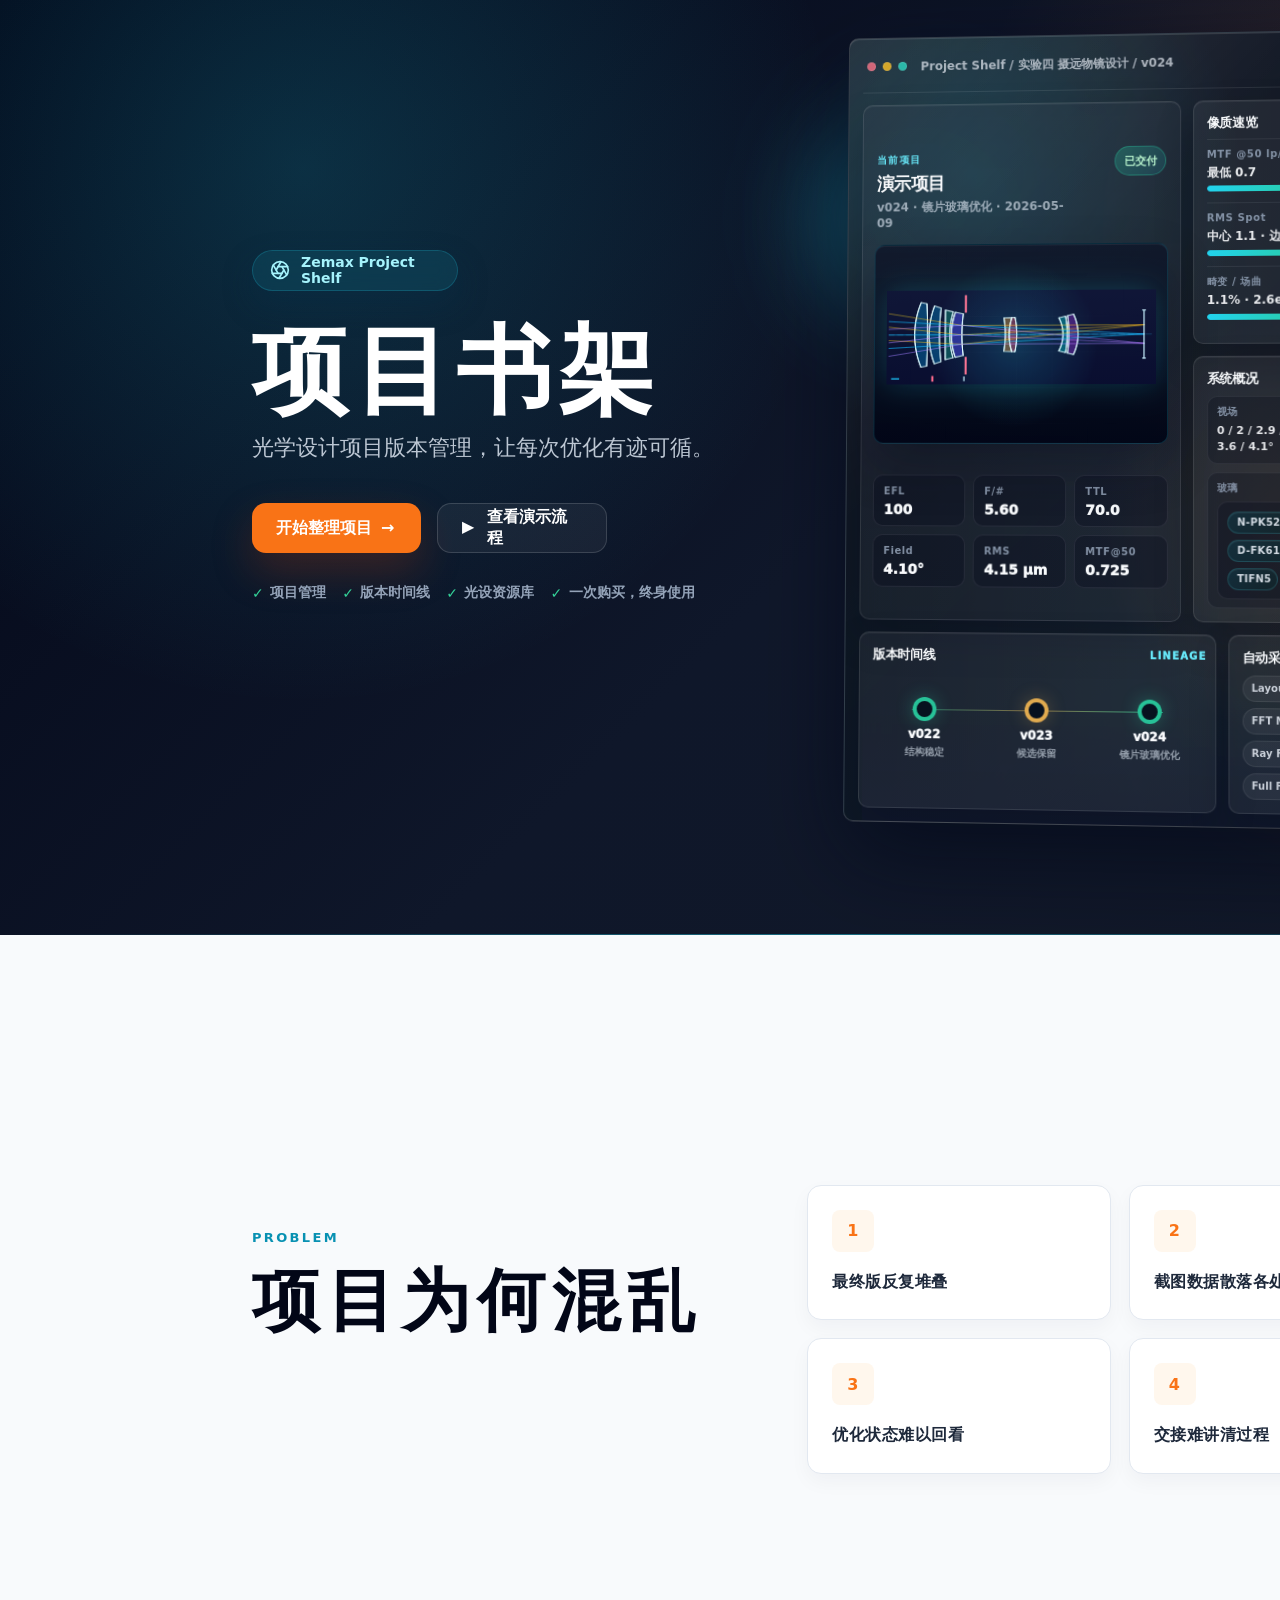
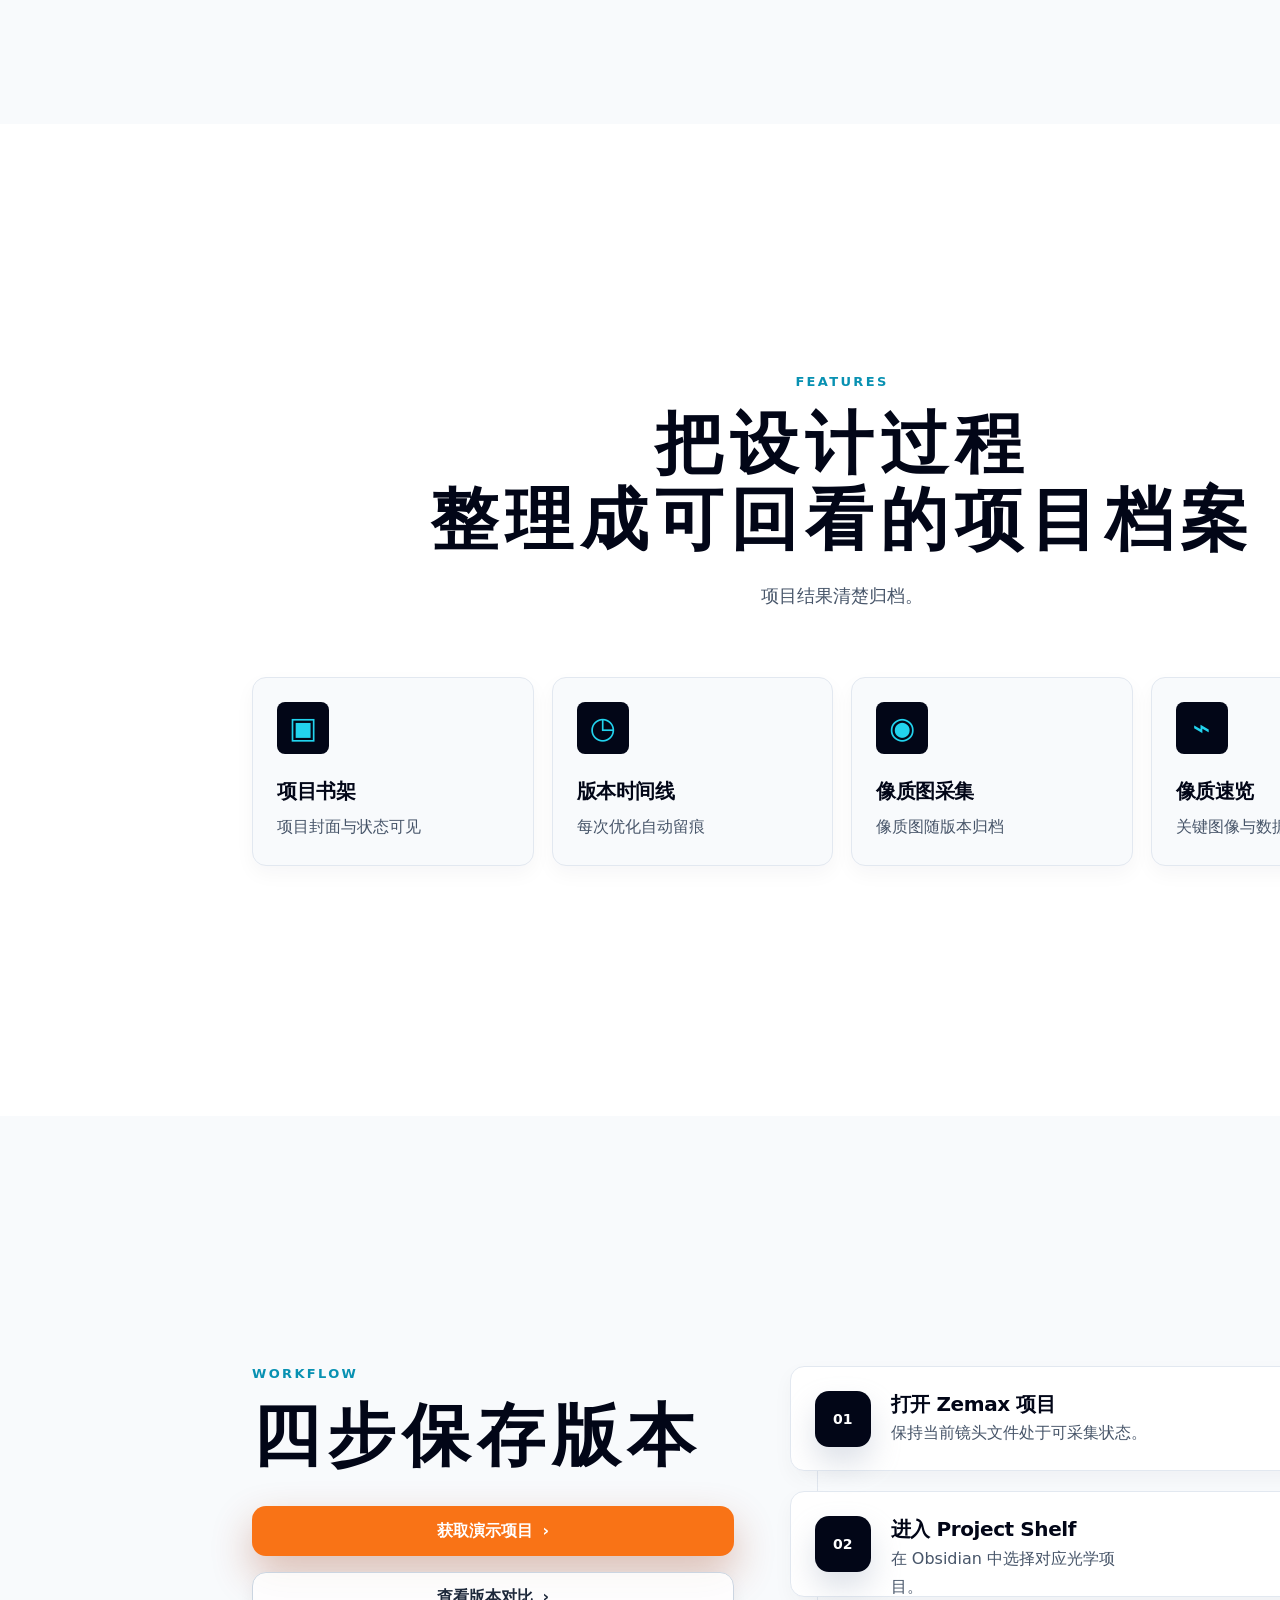
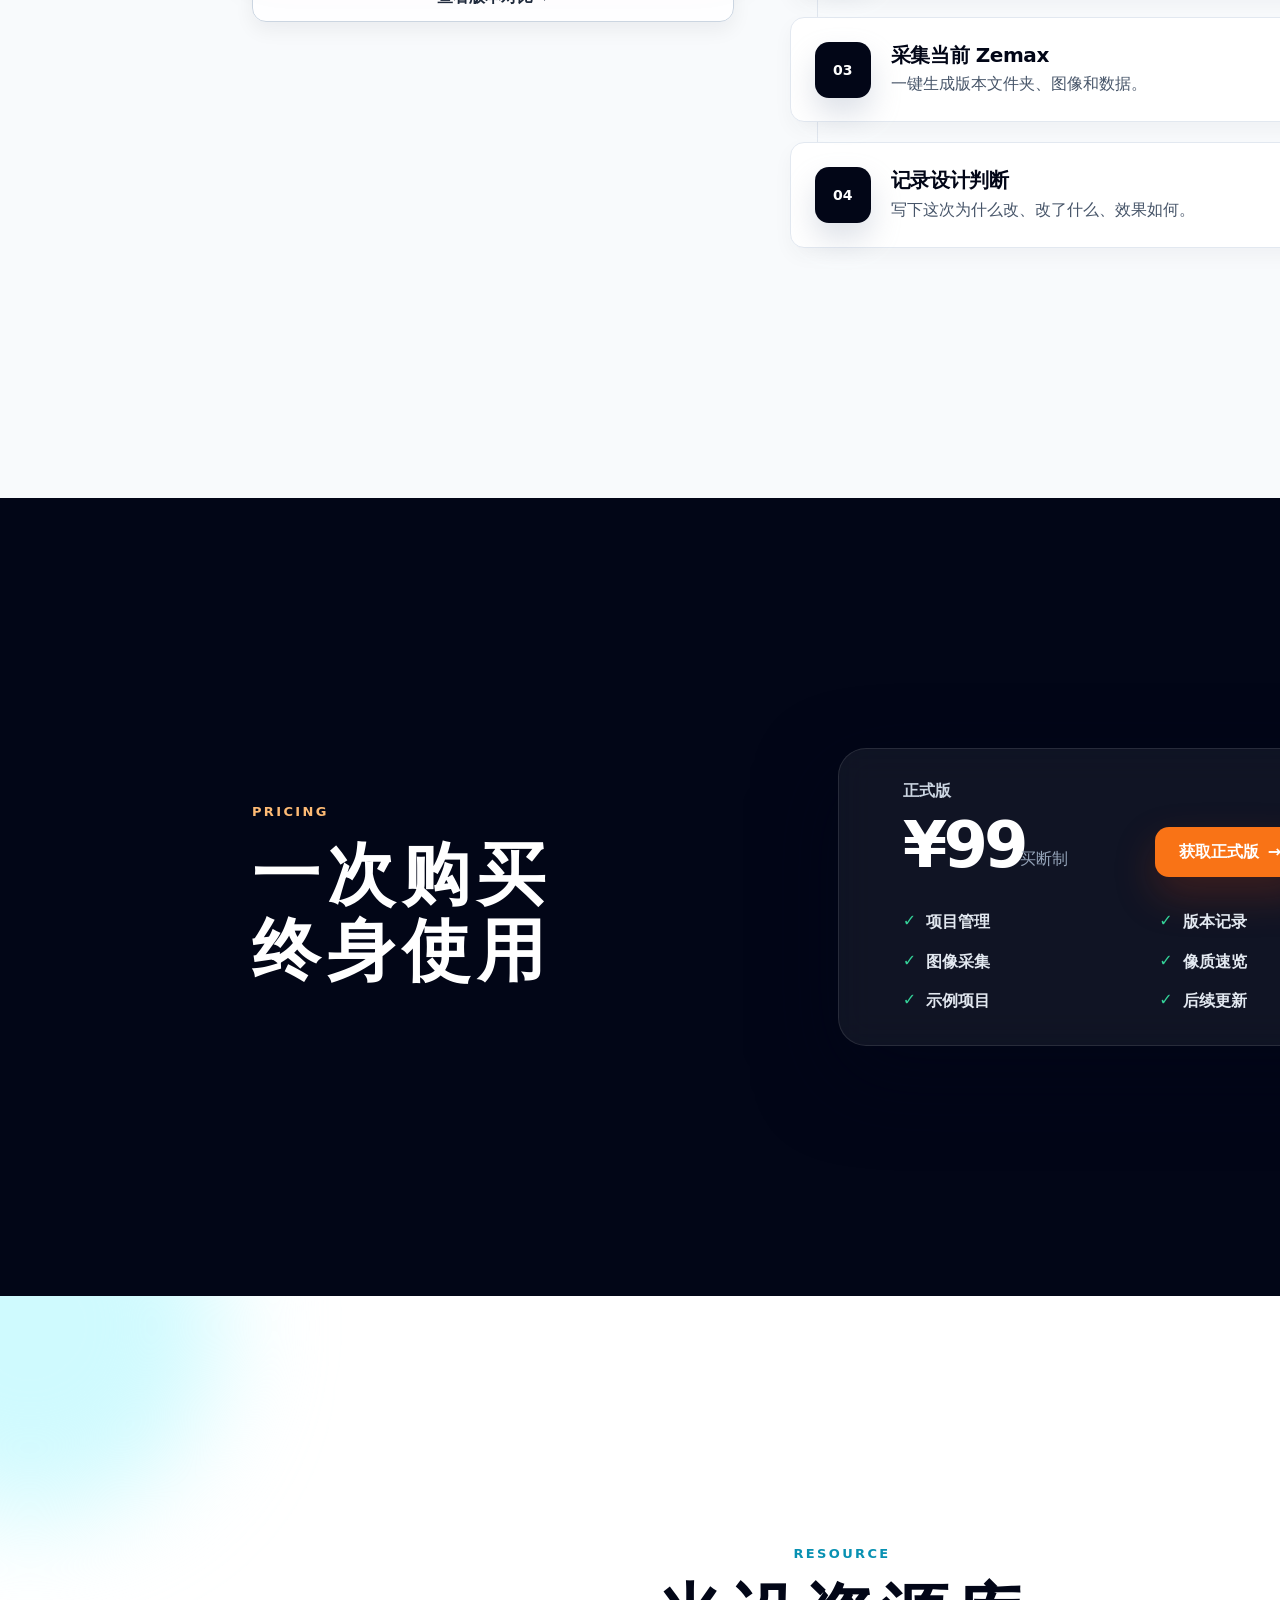
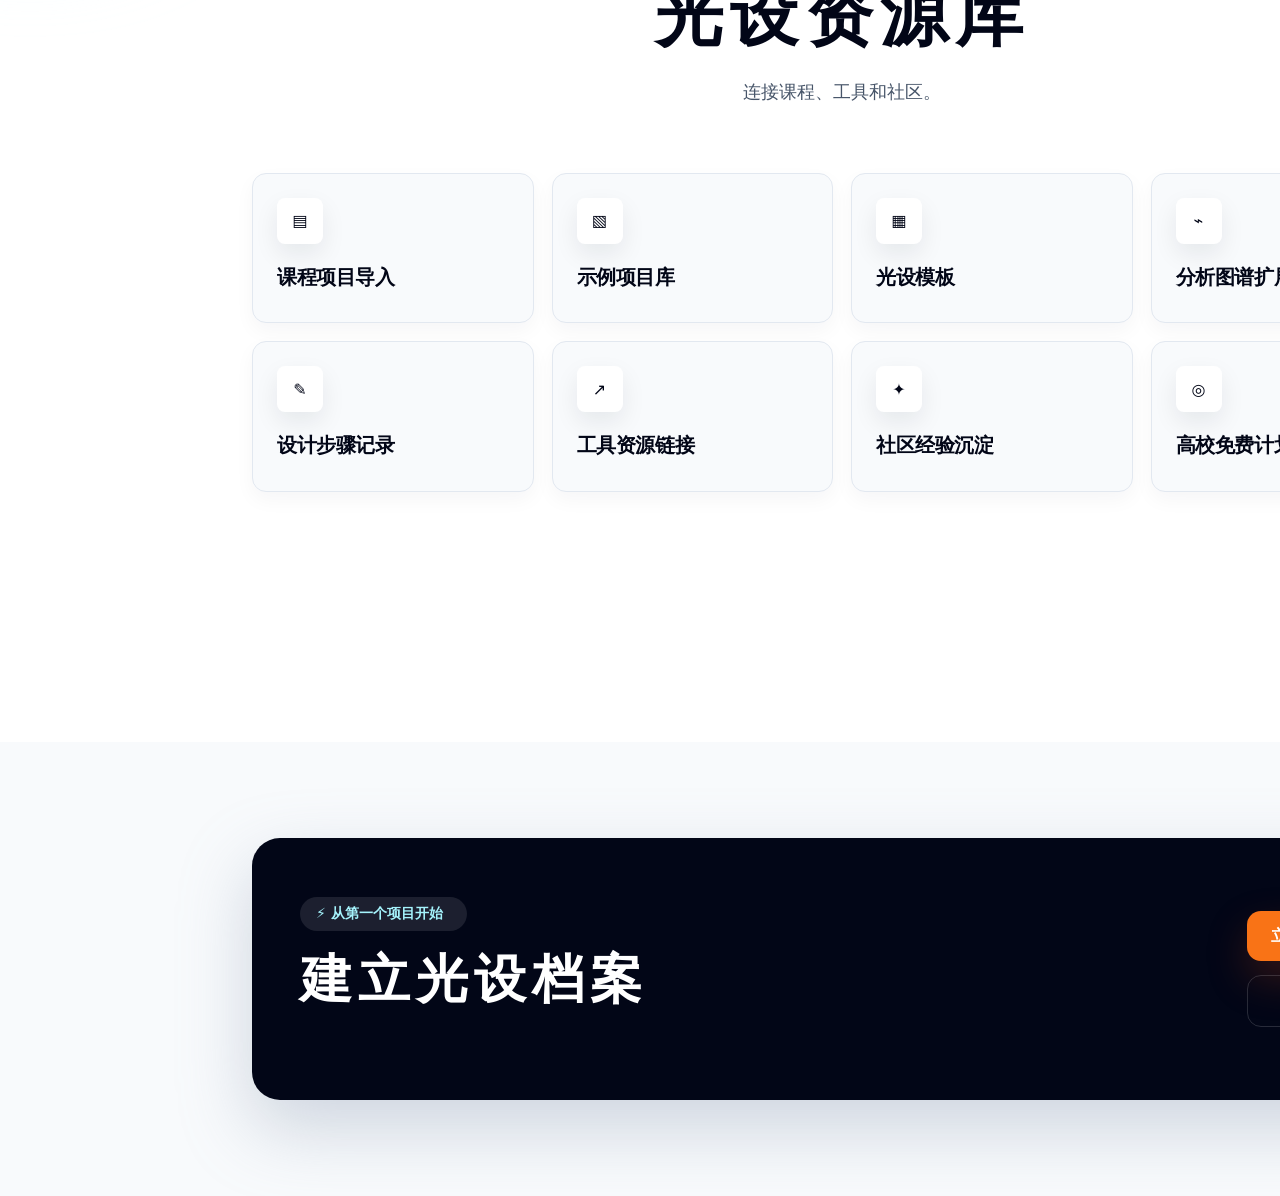
==== commit 9e58f2c2: "Add files via upload" ====
--- a/index.html
+++ b/index.html
@@ -1,4 +1,4 @@
-<!doctype html>
+<!DOCTYPE html>
 <html lang="zh-CN"><!--Saved from the current live page with computed styles inlined.--><head style="display:none;position:static;inset:auto;top:auto;right:auto;bottom:auto;left:auto;z-index:auto;box-sizing:border-box;width:auto;height:auto;min-width:0px;min-height:0px;max-width:none;max-height:none;margin:0px;padding:0px;border:0px none rgb(0, 0, 0);border-radius:0px;outline:rgb(0, 0, 0) none 2px;background:rgba(0, 0, 0, 0) none repeat scroll 0% 0% / auto padding-box border-box;background-color:rgba(0, 0, 0, 0);background-image:none;background-size:auto;background-position:0% 0%;background-repeat:repeat;box-shadow:none;opacity:1;transform:none;transform-origin:50% 50%;filter:none;backdrop-filter:none;overflow:visible;overflow-x:visible;overflow-y:visible;visibility:visible;color:rgb(0, 0, 0);font:16px &quot;Noto Sans SC&quot;;font-family:&quot;Noto Sans SC&quot;;font-size:16px;font-weight:400;font-style:normal;line-height:normal;letter-spacing:normal;text-align:start;text-decoration:none;text-transform:none;white-space:normal;word-break:normal;vertical-align:baseline;flex:0 1 auto;flex-direction:row;flex-wrap:nowrap;align-items:normal;align-content:normal;justify-content:normal;gap:normal;row-gap:normal;column-gap:normal;order:0;grid:none / none / none / row / auto / auto;grid-template:none;grid-template-columns:none;grid-template-rows:none;grid-column:auto;grid-row:auto;place-items:normal;object-fit:fill;object-position:50% 50%;cursor:auto;pointer-events:auto"><base href="file:///E:/system/download/Zemax_Project_Shelf_capsule_glass_no_layout_caption.html"><meta http-equiv="Content-Type" content="text/html; charset=UTF-8" style="display:none;position:static;inset:auto;top:auto;right:auto;bottom:auto;left:auto;z-index:auto;box-sizing:border-box;width:auto;height:auto;min-width:0px;min-height:0px;max-width:none;max-height:none;margin:0px;padding:0px;border:0px none rgb(0, 0, 0);border-radius:0px;outline:rgb(0, 0, 0) none 2px;background:rgba(0, 0, 0, 0) none repeat scroll 0% 0% / auto padding-box border-box;background-color:rgba(0, 0, 0, 0);background-image:none;background-size:auto;background-position:0% 0%;background-repeat:repeat;box-shadow:none;opacity:1;transform:none;transform-origin:50% 50%;filter:none;backdrop-filter:none;overflow:visible;overflow-x:visible;overflow-y:visible;visibility:visible;color:rgb(0, 0, 0);font:16px &quot;Noto Sans SC&quot;;font-family:&quot;Noto Sans SC&quot;;font-size:16px;font-weight:400;font-style:normal;line-height:normal;letter-spacing:normal;text-align:start;text-decoration:none;text-transform:none;white-space:normal;word-break:normal;vertical-align:baseline;flex:0 1 auto;flex-direction:row;flex-wrap:nowrap;align-items:normal;align-content:normal;justify-content:normal;gap:normal;row-gap:normal;column-gap:normal;order:0;grid:none / none / none / row / auto / auto;grid-template:none;grid-template-columns:none;grid-template-rows:none;grid-column:auto;grid-row:auto;place-items:normal;object-fit:fill;object-position:50% 50%;cursor:auto;pointer-events:auto">
 
 <meta content="width=device-width, initial-scale=1.0" name="viewport" style="display:none;position:static;inset:auto;top:auto;right:auto;bottom:auto;left:auto;z-index:auto;box-sizing:border-box;width:auto;height:auto;min-width:0px;min-height:0px;max-width:none;max-height:none;margin:0px;padding:0px;border:0px none rgb(0, 0, 0);border-radius:0px;outline:rgb(0, 0, 0) none 2px;background:rgba(0, 0, 0, 0) none repeat scroll 0% 0% / auto padding-box border-box;background-color:rgba(0, 0, 0, 0);background-image:none;background-size:auto;background-position:0% 0%;background-repeat:repeat;box-shadow:none;opacity:1;transform:none;transform-origin:50% 50%;filter:none;backdrop-filter:none;overflow:visible;overflow-x:visible;overflow-y:visible;visibility:visible;color:rgb(0, 0, 0);font:16px &quot;Noto Sans SC&quot;;font-family:&quot;Noto Sans SC&quot;;font-size:16px;font-weight:400;font-style:normal;line-height:normal;letter-spacing:normal;text-align:start;text-decoration:none;text-transform:none;white-space:normal;word-break:normal;vertical-align:baseline;flex:0 1 auto;flex-direction:row;flex-wrap:nowrap;align-items:normal;align-content:normal;justify-content:normal;gap:normal;row-gap:normal;column-gap:normal;order:0;grid:none / none / none / row / auto / auto;grid-template:none;grid-template-columns:none;grid-template-rows:none;grid-column:auto;grid-row:auto;place-items:normal;object-fit:fill;object-position:50% 50%;cursor:auto;pointer-events:auto">
@@ -2015,7 +2015,7 @@
               开始整理项目
               <span aria-hidden="true" style="display:block;position:static;inset:auto;top:auto;right:auto;bottom:auto;left:auto;z-index:auto;box-sizing:border-box;width:16px;height:20px;min-width:auto;min-height:auto;max-width:none;max-height:none;margin:0px;padding:0px;border:0px none rgb(255, 255, 255);border-radius:0px;outline:rgb(255, 255, 255) none 2px;background:rgba(0, 0, 0, 0) none repeat scroll 0% 0% / auto padding-box border-box;background-color:rgba(0, 0, 0, 0);background-image:none;background-size:auto;background-position:0% 0%;background-repeat:repeat;box-shadow:none;opacity:1;transform:none;transform-origin:8px 10px;filter:none;backdrop-filter:none;overflow:visible;overflow-x:visible;overflow-y:visible;visibility:visible;color:rgb(255, 255, 255);font:800 16px Inter, ui-sans-serif, system-ui, -apple-system, BlinkMacSystemFont, &quot;Segoe UI&quot;, &quot;Microsoft YaHei&quot;, &quot;PingFang SC&quot;, &quot;Hiragino Sans GB&quot;, sans-serif;font-family:Inter, ui-sans-serif, system-ui, -apple-system, BlinkMacSystemFont, &quot;Segoe UI&quot;, &quot;Microsoft YaHei&quot;, &quot;PingFang SC&quot;, &quot;Hiragino Sans GB&quot;, sans-serif;font-size:16px;font-weight:800;font-style:normal;line-height:normal;letter-spacing:normal;text-align:start;text-decoration:none;text-transform:none;white-space:normal;word-break:normal;vertical-align:baseline;flex:0 1 auto;flex-direction:row;flex-wrap:nowrap;align-items:normal;align-content:normal;justify-content:normal;gap:normal;row-gap:normal;column-gap:normal;order:0;grid:none / none / none / row / auto / auto;grid-template:none;grid-template-columns:none;grid-template-rows:none;grid-column:auto;grid-row:auto;place-items:normal;object-fit:fill;object-position:50% 50%;cursor:pointer;pointer-events:auto">→</span>
 </a>
-<a class="btn-ghost" href="#workflow" style="display:flex;position:static;inset:auto;top:auto;right:auto;bottom:auto;left:auto;z-index:auto;box-sizing:border-box;width:170.333px;height:50px;min-width:auto;min-height:50px;max-width:none;max-height:none;margin:0px;padding:0px 24px;border:0.666667px solid rgba(255, 255, 255, 0.15);border-radius:14px;outline:rgb(255, 255, 255) none 2px;background:rgba(255, 255, 255, 0.05) none repeat scroll 0% 0% / auto padding-box border-box;background-color:rgba(255, 255, 255, 0.05);background-image:none;background-size:auto;background-position:0% 0%;background-repeat:repeat;box-shadow:none;opacity:1;transform:none;transform-origin:85.1667px 25px;filter:none;backdrop-filter:none;overflow:visible;overflow-x:visible;overflow-y:visible;visibility:visible;color:rgb(255, 255, 255);font:800 16px Inter, ui-sans-serif, system-ui, -apple-system, BlinkMacSystemFont, &quot;Segoe UI&quot;, &quot;Microsoft YaHei&quot;, &quot;PingFang SC&quot;, &quot;Hiragino Sans GB&quot;, sans-serif;font-family:Inter, ui-sans-serif, system-ui, -apple-system, BlinkMacSystemFont, &quot;Segoe UI&quot;, &quot;Microsoft YaHei&quot;, &quot;PingFang SC&quot;, &quot;Hiragino Sans GB&quot;, sans-serif;font-size:16px;font-weight:800;font-style:normal;line-height:normal;letter-spacing:normal;text-align:start;text-decoration:none;text-transform:none;white-space:normal;word-break:normal;vertical-align:baseline;flex:0 1 auto;flex-direction:row;flex-wrap:nowrap;align-items:center;align-content:normal;justify-content:center;gap:9px;row-gap:9px;column-gap:9px;order:0;grid:none / none / none / row / auto / auto;grid-template:none;grid-template-columns:none;grid-template-rows:none;grid-column:auto;grid-row:auto;place-items:center normal;object-fit:fill;object-position:50% 50%;cursor:pointer;pointer-events:auto">
+<a class="btn-ghost" href="https://www.bilibili.com/video/BV1U45E6qEaf" style="display:flex;position:static;inset:auto;top:auto;right:auto;bottom:auto;left:auto;z-index:auto;box-sizing:border-box;width:170.333px;height:50px;min-width:auto;min-height:50px;max-width:none;max-height:none;margin:0px;padding:0px 24px;border:0.666667px solid rgba(255, 255, 255, 0.15);border-radius:14px;outline:rgb(255, 255, 255) none 2px;background:rgba(255, 255, 255, 0.05) none repeat scroll 0% 0% / auto padding-box border-box;background-color:rgba(255, 255, 255, 0.05);background-image:none;background-size:auto;background-position:0% 0%;background-repeat:repeat;box-shadow:none;opacity:1;transform:none;transform-origin:85.1667px 25px;filter:none;backdrop-filter:none;overflow:visible;overflow-x:visible;overflow-y:visible;visibility:visible;color:rgb(255, 255, 255);font:800 16px Inter, ui-sans-serif, system-ui, -apple-system, BlinkMacSystemFont, &quot;Segoe UI&quot;, &quot;Microsoft YaHei&quot;, &quot;PingFang SC&quot;, &quot;Hiragino Sans GB&quot;, sans-serif;font-family:Inter, ui-sans-serif, system-ui, -apple-system, BlinkMacSystemFont, &quot;Segoe UI&quot;, &quot;Microsoft YaHei&quot;, &quot;PingFang SC&quot;, &quot;Hiragino Sans GB&quot;, sans-serif;font-size:16px;font-weight:800;font-style:normal;line-height:normal;letter-spacing:normal;text-align:start;text-decoration:none;text-transform:none;white-space:normal;word-break:normal;vertical-align:baseline;flex:0 1 auto;flex-direction:row;flex-wrap:nowrap;align-items:center;align-content:normal;justify-content:center;gap:9px;row-gap:9px;column-gap:9px;order:0;grid:none / none / none / row / auto / auto;grid-template:none;grid-template-columns:none;grid-template-rows:none;grid-column:auto;grid-row:auto;place-items:center normal;object-fit:fill;object-position:50% 50%;cursor:pointer;pointer-events:auto">
 <span aria-hidden="true" style="display:block;position:static;inset:auto;top:auto;right:auto;bottom:auto;left:auto;z-index:auto;box-sizing:border-box;width:16px;height:23.3333px;min-width:auto;min-height:auto;max-width:none;max-height:none;margin:0px;padding:0px;border:0px none rgb(255, 255, 255);border-radius:0px;outline:rgb(255, 255, 255) none 2px;background:rgba(0, 0, 0, 0) none repeat scroll 0% 0% / auto padding-box border-box;background-color:rgba(0, 0, 0, 0);background-image:none;background-size:auto;background-position:0% 0%;background-repeat:repeat;box-shadow:none;opacity:1;transform:none;transform-origin:8px 11.6667px;filter:none;backdrop-filter:none;overflow:visible;overflow-x:visible;overflow-y:visible;visibility:visible;color:rgb(255, 255, 255);font:800 16px Inter, ui-sans-serif, system-ui, -apple-system, BlinkMacSystemFont, &quot;Segoe UI&quot;, &quot;Microsoft YaHei&quot;, &quot;PingFang SC&quot;, &quot;Hiragino Sans GB&quot;, sans-serif;font-family:Inter, ui-sans-serif, system-ui, -apple-system, BlinkMacSystemFont, &quot;Segoe UI&quot;, &quot;Microsoft YaHei&quot;, &quot;PingFang SC&quot;, &quot;Hiragino Sans GB&quot;, sans-serif;font-size:16px;font-weight:800;font-style:normal;line-height:normal;letter-spacing:normal;text-align:start;text-decoration:none;text-transform:none;white-space:normal;word-break:normal;vertical-align:baseline;flex:0 1 auto;flex-direction:row;flex-wrap:nowrap;align-items:normal;align-content:normal;justify-content:normal;gap:normal;row-gap:normal;column-gap:normal;order:0;grid:none / none / none / row / auto / auto;grid-template:none;grid-template-columns:none;grid-template-rows:none;grid-column:auto;grid-row:auto;place-items:normal;object-fit:fill;object-position:50% 50%;cursor:pointer;pointer-events:auto">▶</span>
               查看演示流程
             </a>
@@ -2113,12 +2113,10 @@
 <main style="display:block;position:static;inset:auto;top:auto;right:auto;bottom:auto;left:auto;z-index:auto;box-sizing:border-box;width:1684px;height:5061.43px;min-width:0px;min-height:0px;max-width:none;max-height:none;margin:0px;padding:0px;border:0px none rgb(15, 23, 42);border-radius:0px;outline:rgb(15, 23, 42) none 2px;background:rgba(0, 0, 0, 0) none repeat scroll 0% 0% / auto padding-box border-box;background-color:rgba(0, 0, 0, 0);background-image:none;background-size:auto;background-position:0% 0%;background-repeat:repeat;box-shadow:none;opacity:1;transform:none;transform-origin:842px 2530.71px;filter:none;backdrop-filter:none;overflow:visible;overflow-x:visible;overflow-y:visible;visibility:visible;color:rgb(15, 23, 42);font:16px Inter, ui-sans-serif, system-ui, -apple-system, BlinkMacSystemFont, &quot;Segoe UI&quot;, &quot;Microsoft YaHei&quot;, &quot;PingFang SC&quot;, &quot;Hiragino Sans GB&quot;, sans-serif;font-family:Inter, ui-sans-serif, system-ui, -apple-system, BlinkMacSystemFont, &quot;Segoe UI&quot;, &quot;Microsoft YaHei&quot;, &quot;PingFang SC&quot;, &quot;Hiragino Sans GB&quot;, sans-serif;font-size:16px;font-weight:400;font-style:normal;line-height:normal;letter-spacing:normal;text-align:start;text-decoration:none;text-transform:none;white-space:normal;word-break:normal;vertical-align:baseline;flex:0 1 auto;flex-direction:row;flex-wrap:nowrap;align-items:normal;align-content:normal;justify-content:normal;gap:normal;row-gap:normal;column-gap:normal;order:0;grid:none / none / none / row / auto / auto;grid-template:none;grid-template-columns:none;grid-template-rows:none;grid-column:auto;grid-row:auto;place-items:normal;object-fit:fill;object-position:50% 50%;cursor:auto;pointer-events:auto">
 <section class="section" style="display:block;position:static;inset:auto;top:auto;right:auto;bottom:auto;left:auto;z-index:auto;box-sizing:border-box;width:1684px;height:788.667px;min-width:0px;min-height:0px;max-width:none;max-height:none;margin:0px;padding:250px 0px;border:0px none rgb(15, 23, 42);border-radius:0px;outline:rgb(15, 23, 42) none 2px;background:rgba(0, 0, 0, 0) none repeat scroll 0% 0% / auto padding-box border-box;background-color:rgba(0, 0, 0, 0);background-image:none;background-size:auto;background-position:0% 0%;background-repeat:repeat;box-shadow:none;opacity:1;transform:none;transform-origin:842px 394.333px;filter:none;backdrop-filter:none;overflow:visible;overflow-x:visible;overflow-y:visible;visibility:visible;color:rgb(15, 23, 42);font:16px Inter, ui-sans-serif, system-ui, -apple-system, BlinkMacSystemFont, &quot;Segoe UI&quot;, &quot;Microsoft YaHei&quot;, &quot;PingFang SC&quot;, &quot;Hiragino Sans GB&quot;, sans-serif;font-family:Inter, ui-sans-serif, system-ui, -apple-system, BlinkMacSystemFont, &quot;Segoe UI&quot;, &quot;Microsoft YaHei&quot;, &quot;PingFang SC&quot;, &quot;Hiragino Sans GB&quot;, sans-serif;font-size:16px;font-weight:400;font-style:normal;line-height:normal;letter-spacing:normal;text-align:start;text-decoration:none;text-transform:none;white-space:normal;word-break:normal;vertical-align:baseline;flex:0 1 auto;flex-direction:row;flex-wrap:nowrap;align-items:normal;align-content:normal;justify-content:normal;gap:normal;row-gap:normal;column-gap:normal;order:0;grid:none / none / none / row / auto / auto;grid-template:none;grid-template-columns:none;grid-template-rows:none;grid-column:auto;grid-row:auto;place-items:normal;object-fit:fill;object-position:50% 50%;cursor:auto;pointer-events:auto">
 <div class="container two-col" style="display:grid;position:static;inset:auto;top:auto;right:auto;bottom:auto;left:auto;z-index:auto;box-sizing:border-box;width:1180px;height:288.667px;min-width:0px;min-height:0px;max-width:none;max-height:none;margin:0px 252px;padding:0px;border:0px none rgb(15, 23, 42);border-radius:0px;outline:rgb(15, 23, 42) none 2px;background:rgba(0, 0, 0, 0) none repeat scroll 0% 0% / auto padding-box border-box;background-color:rgba(0, 0, 0, 0);background-image:none;background-size:auto;background-position:0% 0%;background-repeat:repeat;box-shadow:none;opacity:1;transform:none;transform-origin:590px 144.333px;filter:none;backdrop-filter:none;overflow:visible;overflow-x:visible;overflow-y:visible;visibility:visible;color:rgb(15, 23, 42);font:16px Inter, ui-sans-serif, system-ui, -apple-system, BlinkMacSystemFont, &quot;Segoe UI&quot;, &quot;Microsoft YaHei&quot;, &quot;PingFang SC&quot;, &quot;Hiragino Sans GB&quot;, sans-serif;font-family:Inter, ui-sans-serif, system-ui, -apple-system, BlinkMacSystemFont, &quot;Segoe UI&quot;, &quot;Microsoft YaHei&quot;, &quot;PingFang SC&quot;, &quot;Hiragino Sans GB&quot;, sans-serif;font-size:16px;font-weight:400;font-style:normal;line-height:normal;letter-spacing:normal;text-align:start;text-decoration:none;text-transform:none;white-space:normal;word-break:normal;vertical-align:baseline;flex:0 1 auto;flex-direction:row;flex-wrap:nowrap;align-items:start;align-content:normal;justify-content:normal;gap:44px;row-gap:44px;column-gap:44px;order:0;grid:288.667px / 511.198px 624.802px / none / row / auto / auto;grid-template:288.667px / 0.9fr 1.1fr;grid-template-columns:511.198px 624.802px;grid-template-rows:288.667px;grid-column:auto;grid-row:auto;place-items:start normal;object-fit:fill;object-position:50% 50%;cursor:auto;pointer-events:auto">
-<div style="display:block;position:static;inset:auto;top:auto;right:auto;bottom:auto;left:auto;z-index:auto;box-sizing:border-box;width:511.198px;height:163.188px;min-width:auto;min-height:auto;max-width:none;max-height:none;margin:0px;padding:0px;border:0px none rgb(15, 23, 42);border-radius:0px;outline:rgb(15, 23, 42) none 2px;background:rgba(0, 0, 0, 0) none repeat scroll 0% 0% / auto padding-box border-box;background-color:rgba(0, 0, 0, 0);background-image:none;background-size:auto;background-position:0% 0%;background-repeat:repeat;box-shadow:none;opacity:1;transform:none;transform-origin:255.599px 81.5938px;filter:none;backdrop-filter:none;overflow:visible;overflow-x:visible;overflow-y:visible;visibility:visible;color:rgb(15, 23, 42);font:16px Inter, ui-sans-serif, system-ui, -apple-system, BlinkMacSystemFont, &quot;Segoe UI&quot;, &quot;Microsoft YaHei&quot;, &quot;PingFang SC&quot;, &quot;Hiragino Sans GB&quot;, sans-serif;font-family:Inter, ui-sans-serif, system-ui, -apple-system, BlinkMacSystemFont, &quot;Segoe UI&quot;, &quot;Microsoft YaHei&quot;, &quot;PingFang SC&quot;, &quot;Hiragino Sans GB&quot;, sans-serif;font-size:16px;font-weight:400;font-style:normal;line-height:normal;letter-spacing:normal;text-align:start;text-decoration:none;text-transform:none;white-space:normal;word-break:normal;vertical-align:baseline;flex:0 1 auto;flex-direction:row;flex-wrap:nowrap;align-items:normal;align-content:normal;justify-content:normal;gap:normal;row-gap:normal;column-gap:normal;order:0;grid:none / none / none / row / auto / auto;grid-template:none;grid-template-columns:none;grid-template-rows:none;grid-column:auto;grid-row:auto;place-items:normal;object-fit:fill;object-position:50% 50%;cursor:auto;pointer-events:auto">
+<div style="display:block;position:static;inset:auto;top:auto;right:auto;bottom:auto;left:auto;z-index:auto;box-sizing:border-box;width:511.198px;height:163.188px;min-width:auto;min-height:auto;max-width:none;max-height:none;margin: 45px 0px 0px 0px;padding:0px;border:0px none rgb(15, 23, 42);border-radius:0px;outline:rgb(15, 23, 42) none 2px;background:rgba(0, 0, 0, 0) none repeat scroll 0% 0% / auto padding-box border-box;background-color:rgba(0, 0, 0, 0);background-image:none;background-size:auto;background-position:0% 0%;background-repeat:repeat;box-shadow:none;opacity:1;transform:none;transform-origin:255.599px 81.5938px;filter:none;backdrop-filter:none;overflow:visible;overflow-x:visible;overflow-y:visible;visibility:visible;color:rgb(15, 23, 42);font:16px Inter, ui-sans-serif, system-ui, -apple-system, BlinkMacSystemFont, &quot;Segoe UI&quot;, &quot;Microsoft YaHei&quot;, &quot;PingFang SC&quot;, &quot;Hiragino Sans GB&quot;, sans-serif;font-family:Inter, ui-sans-serif, system-ui, -apple-system, BlinkMacSystemFont, &quot;Segoe UI&quot;, &quot;Microsoft YaHei&quot;, &quot;PingFang SC&quot;, &quot;Hiragino Sans GB&quot;, sans-serif;font-size:16px;font-weight:400;font-style:normal;line-height:normal;letter-spacing:normal;text-align:start;text-decoration:none;text-transform:none;white-space:normal;word-break:normal;vertical-align:baseline;flex:0 1 auto;flex-direction:row;flex-wrap:nowrap;align-items:normal;align-content:normal;justify-content:normal;gap:normal;row-gap:normal;column-gap:normal;order:0;grid:none / none / none / row / auto / auto;grid-template:none;grid-template-columns:none;grid-template-rows:none;grid-column:auto;grid-row:auto;place-items:normal;object-fit:fill;object-position:50% 50%;cursor:auto;pointer-events:auto">
 <p class="section-label" style="display:block;position:static;inset:auto;top:auto;right:auto;bottom:auto;left:auto;z-index:auto;box-sizing:border-box;width:511.198px;height:16.6667px;min-width:0px;min-height:0px;max-width:none;max-height:none;margin:0px 0px 16px;padding:0px;border:0px none rgb(8, 145, 178);border-radius:0px;outline:rgb(8, 145, 178) none 2px;background:rgba(0, 0, 0, 0) none repeat scroll 0% 0% / auto padding-box border-box;background-color:rgba(0, 0, 0, 0);background-image:none;background-size:auto;background-position:0% 0%;background-repeat:repeat;box-shadow:none;opacity:1;transform:none;transform-origin:255.599px 8.33333px;filter:none;backdrop-filter:none;overflow:visible;overflow-x:visible;overflow-y:visible;visibility:visible;color:rgb(8, 145, 178);font:900 13px Inter, ui-sans-serif, system-ui, -apple-system, BlinkMacSystemFont, &quot;Segoe UI&quot;, &quot;Microsoft YaHei&quot;, &quot;PingFang SC&quot;, &quot;Hiragino Sans GB&quot;, sans-serif;font-family:Inter, ui-sans-serif, system-ui, -apple-system, BlinkMacSystemFont, &quot;Segoe UI&quot;, &quot;Microsoft YaHei&quot;, &quot;PingFang SC&quot;, &quot;Hiragino Sans GB&quot;, sans-serif;font-size:13px;font-weight:900;font-style:normal;line-height:normal;letter-spacing:2.34px;text-align:start;text-decoration:none;text-transform:uppercase;white-space:normal;word-break:normal;vertical-align:baseline;flex:0 1 auto;flex-direction:row;flex-wrap:nowrap;align-items:normal;align-content:normal;justify-content:normal;gap:normal;row-gap:normal;column-gap:normal;order:0;grid:none / none / none / row / auto / auto;grid-template:none;grid-template-columns:none;grid-template-rows:none;grid-column:auto;grid-row:auto;place-items:normal;object-fit:fill;object-position:50% 50%;cursor:auto;pointer-events:auto">Problem</p>
 <h2 class="section-title" style="display:block;position:static;inset:auto;top:auto;right:auto;bottom:auto;left:auto;z-index:auto;box-sizing:border-box;width:511.198px;height:76.125px;min-width:0px;min-height:0px;max-width:none;max-height:none;margin:0px;padding:0px;border:0px none rgb(2, 6, 23);border-radius:0px;outline:rgb(2, 6, 23) none 2px;background:rgba(0, 0, 0, 0) none repeat scroll 0% 0% / auto padding-box border-box;background-color:rgba(0, 0, 0, 0);background-image:none;background-size:auto;background-position:0% 0%;background-repeat:repeat;box-shadow:none;opacity:1;transform:none;transform-origin:255.599px 38.0625px;filter:none;backdrop-filter:none;overflow:visible;overflow-x:visible;overflow-y:visible;visibility:visible;color:rgb(2, 6, 23);font:900 67.9733px / 76.1301px Inter, ui-sans-serif, system-ui, -apple-system, BlinkMacSystemFont, &quot;Segoe UI&quot;, &quot;Microsoft YaHei&quot;, &quot;PingFang SC&quot;, &quot;Hiragino Sans GB&quot;, sans-serif;font-family:Inter, ui-sans-serif, system-ui, -apple-system, BlinkMacSystemFont, &quot;Segoe UI&quot;, &quot;Microsoft YaHei&quot;, &quot;PingFang SC&quot;, &quot;Hiragino Sans GB&quot;, sans-serif;font-size:67.9733px;font-weight:900;font-style:normal;line-height:76.1301px;letter-spacing:7px;text-align:start;text-decoration:none;text-transform:none;white-space:normal;word-break:normal;vertical-align:baseline;flex:0 1 auto;flex-direction:row;flex-wrap:nowrap;align-items:normal;align-content:normal;justify-content:normal;gap:normal;row-gap:normal;column-gap:normal;order:0;grid:none / none / none / row / auto / auto;grid-template:none;grid-template-columns:none;grid-template-rows:none;grid-column:auto;grid-row:auto;place-items:normal;object-fit:fill;object-position:50% 50%;cursor:auto;pointer-events:auto">项目为何混乱</h2>
-<p class="section-desc" style="display:block;position:static;inset:auto;top:auto;right:auto;bottom:auto;left:auto;z-index:auto;box-sizing:border-box;width:511.198px;height:32.3958px;min-width:0px;min-height:0px;max-width:none;max-height:none;margin:22px 0px 0px;padding:0px;border:0px none rgb(71, 85, 105);border-radius:0px;outline:rgb(71, 85, 105) none 2px;background:rgba(0, 0, 0, 0) none repeat scroll 0% 0% / auto padding-box border-box;background-color:rgba(0, 0, 0, 0);background-image:none;background-size:auto;background-position:0% 0%;background-repeat:repeat;box-shadow:none;opacity:1;transform:none;transform-origin:255.599px 16.1979px;filter:none;backdrop-filter:none;overflow:visible;overflow-x:visible;overflow-y:visible;visibility:visible;color:rgb(71, 85, 105);font:18px / 32.4px Inter, ui-sans-serif, system-ui, -apple-system, BlinkMacSystemFont, &quot;Segoe UI&quot;, &quot;Microsoft YaHei&quot;, &quot;PingFang SC&quot;, &quot;Hiragino Sans GB&quot;, sans-serif;font-family:Inter, ui-sans-serif, system-ui, -apple-system, BlinkMacSystemFont, &quot;Segoe UI&quot;, &quot;Microsoft YaHei&quot;, &quot;PingFang SC&quot;, &quot;Hiragino Sans GB&quot;, sans-serif;font-size:18px;font-weight:400;font-style:normal;line-height:32.4px;letter-spacing:normal;text-align:start;text-decoration:none;text-transform:none;white-space:normal;word-break:normal;vertical-align:baseline;flex:0 1 auto;flex-direction:row;flex-wrap:nowrap;align-items:normal;align-content:normal;justify-content:normal;gap:normal;row-gap:normal;column-gap:normal;order:0;grid:none / none / none / row / auto / auto;grid-template:none;grid-template-columns:none;grid-template-rows:none;grid-column:auto;grid-row:auto;place-items:normal;object-fit:fill;object-position:50% 50%;cursor:auto;pointer-events:auto">
-            版本、截图、数据难追踪。
-          </p>
+
 </div>
 <div class="pain-grid" style="display:grid;position:static;inset:auto;top:auto;right:auto;bottom:auto;left:auto;z-index:auto;box-sizing:border-box;width:624.802px;height:288.667px;min-width:auto;min-height:auto;max-width:none;max-height:none;margin:0px;padding:0px;border:0px none rgb(15, 23, 42);border-radius:0px;outline:rgb(15, 23, 42) none 2px;background:rgba(0, 0, 0, 0) none repeat scroll 0% 0% / auto padding-box border-box;background-color:rgba(0, 0, 0, 0);background-image:none;background-size:auto;background-position:0% 0%;background-repeat:repeat;box-shadow:none;opacity:1;transform:none;transform-origin:312.401px 144.333px;filter:none;backdrop-filter:none;overflow:visible;overflow-x:visible;overflow-y:visible;visibility:visible;color:rgb(15, 23, 42);font:200 16px Inter, ui-sans-serif, system-ui, -apple-system, BlinkMacSystemFont, &quot;Segoe UI&quot;, &quot;Microsoft YaHei&quot;, &quot;PingFang SC&quot;, &quot;Hiragino Sans GB&quot;, sans-serif;font-family:Inter, ui-sans-serif, system-ui, -apple-system, BlinkMacSystemFont, &quot;Segoe UI&quot;, &quot;Microsoft YaHei&quot;, &quot;PingFang SC&quot;, &quot;Hiragino Sans GB&quot;, sans-serif;font-size:16px;font-weight:200;font-style:normal;line-height:normal;letter-spacing:0.5px;text-align:start;text-decoration:none;text-transform:none;white-space:normal;word-break:normal;vertical-align:baseline;flex:0 1 auto;flex-direction:row;flex-wrap:nowrap;align-items:normal;align-content:normal;justify-content:normal;gap:18px;row-gap:18px;column-gap:18px;order:0;grid:135.333px 135.333px / 303.396px 303.406px / none / row / auto / auto;grid-template:135.333px 135.333px / repeat(2, minmax(0px, 1fr));grid-template-columns:303.396px 303.406px;grid-template-rows:135.333px 135.333px;grid-column:auto;grid-row:auto;place-items:normal;object-fit:fill;object-position:50% 50%;cursor:auto;pointer-events:auto">
 <article class="pain-card" style="display:block;position:static;inset:auto;top:auto;right:auto;bottom:auto;left:auto;z-index:auto;box-sizing:border-box;width:303.396px;height:135.333px;min-width:auto;min-height:auto;max-width:none;max-height:none;margin:0px;padding:24px;border:0.666667px solid rgb(226, 232, 240);border-radius:14px;outline:rgb(15, 23, 42) none 2px;background:rgb(255, 255, 255) none repeat scroll 0% 0% / auto padding-box border-box;background-color:rgb(255, 255, 255);background-image:none;background-size:auto;background-position:0% 0%;background-repeat:repeat;box-shadow:rgba(15, 23, 42, 0.04) 0px 8px 20px 0px;opacity:1;transform:none;transform-origin:151.698px 67.6667px;filter:none;backdrop-filter:none;overflow:visible;overflow-x:visible;overflow-y:visible;visibility:visible;color:rgb(15, 23, 42);font:200 16px Inter, ui-sans-serif, system-ui, -apple-system, BlinkMacSystemFont, &quot;Segoe UI&quot;, &quot;Microsoft YaHei&quot;, &quot;PingFang SC&quot;, &quot;Hiragino Sans GB&quot;, sans-serif;font-family:Inter, ui-sans-serif, system-ui, -apple-system, BlinkMacSystemFont, &quot;Segoe UI&quot;, &quot;Microsoft YaHei&quot;, &quot;PingFang SC&quot;, &quot;Hiragino Sans GB&quot;, sans-serif;font-size:16px;font-weight:200;font-style:normal;line-height:normal;letter-spacing:0.5px;text-align:start;text-decoration:none;text-transform:none;white-space:normal;word-break:normal;vertical-align:baseline;flex:0 1 auto;flex-direction:row;flex-wrap:nowrap;align-items:normal;align-content:normal;justify-content:normal;gap:normal;row-gap:normal;column-gap:normal;order:0;grid:none / none / none / row / auto / auto;grid-template:none;grid-template-columns:none;grid-template-rows:none;grid-column:auto;grid-row:auto;place-items:normal;object-fit:fill;object-position:50% 50%;cursor:auto;pointer-events:auto">
@@ -2179,8 +2177,8 @@
 <p class="section-label" style="display:block;position:static;inset:auto;top:auto;right:auto;bottom:auto;left:auto;z-index:auto;box-sizing:border-box;width:481.708px;height:16.6667px;min-width:0px;min-height:0px;max-width:none;max-height:none;margin:0px 0px 16px;padding:0px;border:0px none rgb(8, 145, 178);border-radius:0px;outline:rgb(8, 145, 178) none 2px;background:rgba(0, 0, 0, 0) none repeat scroll 0% 0% / auto padding-box border-box;background-color:rgba(0, 0, 0, 0);background-image:none;background-size:auto;background-position:0% 0%;background-repeat:repeat;box-shadow:none;opacity:1;transform:none;transform-origin:240.854px 8.33333px;filter:none;backdrop-filter:none;overflow:visible;overflow-x:visible;overflow-y:visible;visibility:visible;color:rgb(8, 145, 178);font:900 13px Inter, ui-sans-serif, system-ui, -apple-system, BlinkMacSystemFont, &quot;Segoe UI&quot;, &quot;Microsoft YaHei&quot;, &quot;PingFang SC&quot;, &quot;Hiragino Sans GB&quot;, sans-serif;font-family:Inter, ui-sans-serif, system-ui, -apple-system, BlinkMacSystemFont, &quot;Segoe UI&quot;, &quot;Microsoft YaHei&quot;, &quot;PingFang SC&quot;, &quot;Hiragino Sans GB&quot;, sans-serif;font-size:13px;font-weight:900;font-style:normal;line-height:normal;letter-spacing:2.34px;text-align:start;text-decoration:none;text-transform:uppercase;white-space:normal;word-break:normal;vertical-align:baseline;flex:0 1 auto;flex-direction:row;flex-wrap:nowrap;align-items:normal;align-content:normal;justify-content:normal;gap:normal;row-gap:normal;column-gap:normal;order:0;grid:none / none / none / row / auto / auto;grid-template:none;grid-template-columns:none;grid-template-rows:none;grid-column:auto;grid-row:auto;place-items:normal;object-fit:fill;object-position:50% 50%;cursor:auto;pointer-events:auto">Workflow</p>
 <h2 class="section-title" style="display:block;position:static;inset:auto;top:auto;right:auto;bottom:auto;left:auto;z-index:auto;box-sizing:border-box;width:481.708px;height:76.125px;min-width:0px;min-height:0px;max-width:none;max-height:none;margin:0px;padding:0px;border:0px none rgb(2, 6, 23);border-radius:0px;outline:rgb(2, 6, 23) none 2px;background:rgba(0, 0, 0, 0) none repeat scroll 0% 0% / auto padding-box border-box;background-color:rgba(0, 0, 0, 0);background-image:none;background-size:auto;background-position:0% 0%;background-repeat:repeat;box-shadow:none;opacity:1;transform:none;transform-origin:240.854px 38.0625px;filter:none;backdrop-filter:none;overflow:visible;overflow-x:visible;overflow-y:visible;visibility:visible;color:rgb(2, 6, 23);font:900 67.9733px / 76.1301px Inter, ui-sans-serif, system-ui, -apple-system, BlinkMacSystemFont, &quot;Segoe UI&quot;, &quot;Microsoft YaHei&quot;, &quot;PingFang SC&quot;, &quot;Hiragino Sans GB&quot;, sans-serif;font-family:Inter, ui-sans-serif, system-ui, -apple-system, BlinkMacSystemFont, &quot;Segoe UI&quot;, &quot;Microsoft YaHei&quot;, &quot;PingFang SC&quot;, &quot;Hiragino Sans GB&quot;, sans-serif;font-size:67.9733px;font-weight:900;font-style:normal;line-height:76.1301px;letter-spacing:7px;text-align:start;text-decoration:none;text-transform:none;white-space:normal;word-break:normal;vertical-align:baseline;flex:0 1 auto;flex-direction:row;flex-wrap:nowrap;align-items:normal;align-content:normal;justify-content:normal;gap:normal;row-gap:normal;column-gap:normal;order:0;grid:none / none / none / row / auto / auto;grid-template:none;grid-template-columns:none;grid-template-rows:none;grid-column:auto;grid-row:auto;place-items:normal;object-fit:fill;object-position:50% 50%;cursor:auto;pointer-events:auto">四步保存版本</h2>
 <div class="workflow-actions" style="display:flex;position:static;inset:auto;top:auto;right:auto;bottom:auto;left:auto;z-index:auto;box-sizing:border-box;width:481.708px;height:116px;min-width:0px;min-height:0px;max-width:none;max-height:none;margin:32px 0px 0px;padding:0px;border:0px none rgb(15, 23, 42);border-radius:0px;outline:rgb(15, 23, 42) none 2px;background:rgba(0, 0, 0, 0) none repeat scroll 0% 0% / auto padding-box border-box;background-color:rgba(0, 0, 0, 0);background-image:none;background-size:auto;background-position:0% 0%;background-repeat:repeat;box-shadow:none;opacity:1;transform:none;transform-origin:240.854px 58px;filter:none;backdrop-filter:none;overflow:visible;overflow-x:visible;overflow-y:visible;visibility:visible;color:rgb(15, 23, 42);font:16px Inter, ui-sans-serif, system-ui, -apple-system, BlinkMacSystemFont, &quot;Segoe UI&quot;, &quot;Microsoft YaHei&quot;, &quot;PingFang SC&quot;, &quot;Hiragino Sans GB&quot;, sans-serif;font-family:Inter, ui-sans-serif, system-ui, -apple-system, BlinkMacSystemFont, &quot;Segoe UI&quot;, &quot;Microsoft YaHei&quot;, &quot;PingFang SC&quot;, &quot;Hiragino Sans GB&quot;, sans-serif;font-size:16px;font-weight:400;font-style:normal;line-height:normal;letter-spacing:normal;text-align:start;text-decoration:none;text-transform:none;white-space:normal;word-break:normal;vertical-align:baseline;flex:0 1 auto;flex-direction:column;flex-wrap:wrap;align-items:normal;align-content:normal;justify-content:normal;gap:16px;row-gap:16px;column-gap:16px;order:0;grid:none / none / none / row / auto / auto;grid-template:none;grid-template-columns:none;grid-template-rows:none;grid-column:auto;grid-row:auto;place-items:normal;object-fit:fill;object-position:50% 50%;cursor:auto;pointer-events:auto">
-<a class="btn-primary" href="#pricing" style="display:flex;position:static;inset:auto;top:auto;right:auto;bottom:auto;left:auto;z-index:auto;box-sizing:border-box;width:481.708px;height:50px;min-width:auto;min-height:50px;max-width:none;max-height:none;margin:0px;padding:0px 24px;border:0px none rgb(255, 255, 255);border-radius:14px;outline:rgb(255, 255, 255) none 2px;background:rgb(249, 115, 22) none repeat scroll 0% 0% / auto padding-box border-box;background-color:rgb(249, 115, 22);background-image:none;background-size:auto;background-position:0% 0%;background-repeat:repeat;box-shadow:rgba(154, 52, 18, 0.32) 0px 18px 40px 0px;opacity:1;transform:none;transform-origin:240.854px 25px;filter:none;backdrop-filter:none;overflow:visible;overflow-x:visible;overflow-y:visible;visibility:visible;color:rgb(255, 255, 255);font:800 16px Inter, ui-sans-serif, system-ui, -apple-system, BlinkMacSystemFont, &quot;Segoe UI&quot;, &quot;Microsoft YaHei&quot;, &quot;PingFang SC&quot;, &quot;Hiragino Sans GB&quot;, sans-serif;font-family:Inter, ui-sans-serif, system-ui, -apple-system, BlinkMacSystemFont, &quot;Segoe UI&quot;, &quot;Microsoft YaHei&quot;, &quot;PingFang SC&quot;, &quot;Hiragino Sans GB&quot;, sans-serif;font-size:16px;font-weight:800;font-style:normal;line-height:normal;letter-spacing:normal;text-align:start;text-decoration:none;text-transform:none;white-space:normal;word-break:normal;vertical-align:baseline;flex:0 1 auto;flex-direction:row;flex-wrap:nowrap;align-items:center;align-content:normal;justify-content:center;gap:9px;row-gap:9px;column-gap:9px;order:0;grid:none / none / none / row / auto / auto;grid-template:none;grid-template-columns:none;grid-template-rows:none;grid-column:auto;grid-row:auto;place-items:center normal;object-fit:fill;object-position:50% 50%;cursor:pointer;pointer-events:auto">采集当前 Zemax <span aria-hidden="true" style="display:block;position:static;inset:auto;top:auto;right:auto;bottom:auto;left:auto;z-index:auto;box-sizing:border-box;width:5.90625px;height:20px;min-width:auto;min-height:auto;max-width:none;max-height:none;margin:0px;padding:0px;border:0px none rgb(255, 255, 255);border-radius:0px;outline:rgb(255, 255, 255) none 2px;background:rgba(0, 0, 0, 0) none repeat scroll 0% 0% / auto padding-box border-box;background-color:rgba(0, 0, 0, 0);background-image:none;background-size:auto;background-position:0% 0%;background-repeat:repeat;box-shadow:none;opacity:1;transform:none;transform-origin:2.95312px 10px;filter:none;backdrop-filter:none;overflow:visible;overflow-x:visible;overflow-y:visible;visibility:visible;color:rgb(255, 255, 255);font:800 16px Inter, ui-sans-serif, system-ui, -apple-system, BlinkMacSystemFont, &quot;Segoe UI&quot;, &quot;Microsoft YaHei&quot;, &quot;PingFang SC&quot;, &quot;Hiragino Sans GB&quot;, sans-serif;font-family:Inter, ui-sans-serif, system-ui, -apple-system, BlinkMacSystemFont, &quot;Segoe UI&quot;, &quot;Microsoft YaHei&quot;, &quot;PingFang SC&quot;, &quot;Hiragino Sans GB&quot;, sans-serif;font-size:16px;font-weight:800;font-style:normal;line-height:normal;letter-spacing:normal;text-align:start;text-decoration:none;text-transform:none;white-space:normal;word-break:normal;vertical-align:baseline;flex:0 1 auto;flex-direction:row;flex-wrap:nowrap;align-items:normal;align-content:normal;justify-content:normal;gap:normal;row-gap:normal;column-gap:normal;order:0;grid:none / none / none / row / auto / auto;grid-template:none;grid-template-columns:none;grid-template-rows:none;grid-column:auto;grid-row:auto;place-items:normal;object-fit:fill;object-position:50% 50%;cursor:pointer;pointer-events:auto">›</span></a>
-<a class="btn-secondary" href="file:///E:/system/download/zemax_project_shelf_hero_right_v2.html#features" style="display:flex;position:static;inset:auto;top:auto;right:auto;bottom:auto;left:auto;z-index:auto;box-sizing:border-box;width:481.708px;height:50px;min-width:auto;min-height:50px;max-width:none;max-height:none;margin:0px;padding:0px 24px;border:0.666667px solid rgb(203, 213, 225);border-radius:14px;outline:rgb(30, 41, 59) none 2px;background:rgba(255, 255, 255, 0.82) none repeat scroll 0% 0% / auto padding-box border-box;background-color:rgba(255, 255, 255, 0.82);background-image:none;background-size:auto;background-position:0% 0%;background-repeat:repeat;box-shadow:rgba(15, 23, 42, 0.06) 0px 8px 20px 0px;opacity:1;transform:none;transform-origin:240.854px 25px;filter:none;backdrop-filter:none;overflow:visible;overflow-x:visible;overflow-y:visible;visibility:visible;color:rgb(30, 41, 59);font:800 16px Inter, ui-sans-serif, system-ui, -apple-system, BlinkMacSystemFont, &quot;Segoe UI&quot;, &quot;Microsoft YaHei&quot;, &quot;PingFang SC&quot;, &quot;Hiragino Sans GB&quot;, sans-serif;font-family:Inter, ui-sans-serif, system-ui, -apple-system, BlinkMacSystemFont, &quot;Segoe UI&quot;, &quot;Microsoft YaHei&quot;, &quot;PingFang SC&quot;, &quot;Hiragino Sans GB&quot;, sans-serif;font-size:16px;font-weight:800;font-style:normal;line-height:normal;letter-spacing:normal;text-align:start;text-decoration:none;text-transform:none;white-space:normal;word-break:normal;vertical-align:baseline;flex:0 1 auto;flex-direction:row;flex-wrap:nowrap;align-items:center;align-content:normal;justify-content:center;gap:9px;row-gap:9px;column-gap:9px;order:0;grid:none / none / none / row / auto / auto;grid-template:none;grid-template-columns:none;grid-template-rows:none;grid-column:auto;grid-row:auto;place-items:center normal;object-fit:fill;object-position:50% 50%;cursor:pointer;pointer-events:auto">查看版本对比 <span aria-hidden="true" style="display:block;position:static;inset:auto;top:auto;right:auto;bottom:auto;left:auto;z-index:auto;box-sizing:border-box;width:5.90625px;height:20px;min-width:auto;min-height:auto;max-width:none;max-height:none;margin:0px;padding:0px;border:0px none rgb(30, 41, 59);border-radius:0px;outline:rgb(30, 41, 59) none 2px;background:rgba(0, 0, 0, 0) none repeat scroll 0% 0% / auto padding-box border-box;background-color:rgba(0, 0, 0, 0);background-image:none;background-size:auto;background-position:0% 0%;background-repeat:repeat;box-shadow:none;opacity:1;transform:none;transform-origin:2.95312px 10px;filter:none;backdrop-filter:none;overflow:visible;overflow-x:visible;overflow-y:visible;visibility:visible;color:rgb(30, 41, 59);font:800 16px Inter, ui-sans-serif, system-ui, -apple-system, BlinkMacSystemFont, &quot;Segoe UI&quot;, &quot;Microsoft YaHei&quot;, &quot;PingFang SC&quot;, &quot;Hiragino Sans GB&quot;, sans-serif;font-family:Inter, ui-sans-serif, system-ui, -apple-system, BlinkMacSystemFont, &quot;Segoe UI&quot;, &quot;Microsoft YaHei&quot;, &quot;PingFang SC&quot;, &quot;Hiragino Sans GB&quot;, sans-serif;font-size:16px;font-weight:800;font-style:normal;line-height:normal;letter-spacing:normal;text-align:start;text-decoration:none;text-transform:none;white-space:normal;word-break:normal;vertical-align:baseline;flex:0 1 auto;flex-direction:row;flex-wrap:nowrap;align-items:normal;align-content:normal;justify-content:normal;gap:normal;row-gap:normal;column-gap:normal;order:0;grid:none / none / none / row / auto / auto;grid-template:none;grid-template-columns:none;grid-template-rows:none;grid-column:auto;grid-row:auto;place-items:normal;object-fit:fill;object-position:50% 50%;cursor:pointer;pointer-events:auto">›</span></a>
+<a class="btn-primary" href="https://gitee.com/xinxin-nian/demo-project" style="display:flex;position:static;inset:auto;top:auto;right:auto;bottom:auto;left:auto;z-index:auto;box-sizing:border-box;width:481.708px;height:50px;min-width:auto;min-height:50px;max-width:none;max-height:none;margin:0px;padding:0px 24px;border:0px none rgb(255, 255, 255);border-radius:14px;outline:rgb(255, 255, 255) none 2px;background:rgb(249, 115, 22) none repeat scroll 0% 0% / auto padding-box border-box;background-color:rgb(249, 115, 22);background-image:none;background-size:auto;background-position:0% 0%;background-repeat:repeat;box-shadow:rgba(154, 52, 18, 0.32) 0px 18px 40px 0px;opacity:1;transform:none;transform-origin:240.854px 25px;filter:none;backdrop-filter:none;overflow:visible;overflow-x:visible;overflow-y:visible;visibility:visible;color:rgb(255, 255, 255);font:800 16px Inter, ui-sans-serif, system-ui, -apple-system, BlinkMacSystemFont, &quot;Segoe UI&quot;, &quot;Microsoft YaHei&quot;, &quot;PingFang SC&quot;, &quot;Hiragino Sans GB&quot;, sans-serif;font-family:Inter, ui-sans-serif, system-ui, -apple-system, BlinkMacSystemFont, &quot;Segoe UI&quot;, &quot;Microsoft YaHei&quot;, &quot;PingFang SC&quot;, &quot;Hiragino Sans GB&quot;, sans-serif;font-size:16px;font-weight:800;font-style:normal;line-height:normal;letter-spacing:normal;text-align:start;text-decoration:none;text-transform:none;white-space:normal;word-break:normal;vertical-align:baseline;flex:0 1 auto;flex-direction:row;flex-wrap:nowrap;align-items:center;align-content:normal;justify-content:center;gap:9px;row-gap:9px;column-gap:9px;order:0;grid:none / none / none / row / auto / auto;grid-template:none;grid-template-columns:none;grid-template-rows:none;grid-column:auto;grid-row:auto;place-items:center normal;object-fit:fill;object-position:50% 50%;cursor:pointer;pointer-events:auto">获取演示项目<span aria-hidden="true" style="display:block;position:static;inset:auto;top:auto;right:auto;bottom:auto;left:auto;z-index:auto;box-sizing:border-box;width:5.90625px;height:20px;min-width:auto;min-height:auto;max-width:none;max-height:none;margin:0px;padding:0px;border:0px none rgb(255, 255, 255);border-radius:0px;outline:rgb(255, 255, 255) none 2px;background:rgba(0, 0, 0, 0) none repeat scroll 0% 0% / auto padding-box border-box;background-color:rgba(0, 0, 0, 0);background-image:none;background-size:auto;background-position:0% 0%;background-repeat:repeat;box-shadow:none;opacity:1;transform:none;transform-origin:2.95312px 10px;filter:none;backdrop-filter:none;overflow:visible;overflow-x:visible;overflow-y:visible;visibility:visible;color:rgb(255, 255, 255);font:800 16px Inter, ui-sans-serif, system-ui, -apple-system, BlinkMacSystemFont, &quot;Segoe UI&quot;, &quot;Microsoft YaHei&quot;, &quot;PingFang SC&quot;, &quot;Hiragino Sans GB&quot;, sans-serif;font-family:Inter, ui-sans-serif, system-ui, -apple-system, BlinkMacSystemFont, &quot;Segoe UI&quot;, &quot;Microsoft YaHei&quot;, &quot;PingFang SC&quot;, &quot;Hiragino Sans GB&quot;, sans-serif;font-size:16px;font-weight:800;font-style:normal;line-height:normal;letter-spacing:normal;text-align:start;text-decoration:none;text-transform:none;white-space:normal;word-break:normal;vertical-align:baseline;flex:0 1 auto;flex-direction:row;flex-wrap:nowrap;align-items:normal;align-content:normal;justify-content:normal;gap:normal;row-gap:normal;column-gap:normal;order:0;grid:none / none / none / row / auto / auto;grid-template:none;grid-template-columns:none;grid-template-rows:none;grid-column:auto;grid-row:auto;place-items:normal;object-fit:fill;object-position:50% 50%;cursor:pointer;pointer-events:auto">›</span></a>
+<a class="btn-secondary" href="https://gitee.com/xinxin-nian/demo-project" style="display:flex;position:static;inset:auto;top:auto;right:auto;bottom:auto;left:auto;z-index:auto;box-sizing:border-box;width:481.708px;height:50px;min-width:auto;min-height:50px;max-width:none;max-height:none;margin:0px;padding:0px 24px;border:0.666667px solid rgb(203, 213, 225);border-radius:14px;outline:rgb(30, 41, 59) none 2px;background:rgba(255, 255, 255, 0.82) none repeat scroll 0% 0% / auto padding-box border-box;background-color:rgba(255, 255, 255, 0.82);background-image:none;background-size:auto;background-position:0% 0%;background-repeat:repeat;box-shadow:rgba(15, 23, 42, 0.06) 0px 8px 20px 0px;opacity:1;transform:none;transform-origin:240.854px 25px;filter:none;backdrop-filter:none;overflow:visible;overflow-x:visible;overflow-y:visible;visibility:visible;color:rgb(30, 41, 59);font:800 16px Inter, ui-sans-serif, system-ui, -apple-system, BlinkMacSystemFont, &quot;Segoe UI&quot;, &quot;Microsoft YaHei&quot;, &quot;PingFang SC&quot;, &quot;Hiragino Sans GB&quot;, sans-serif;font-family:Inter, ui-sans-serif, system-ui, -apple-system, BlinkMacSystemFont, &quot;Segoe UI&quot;, &quot;Microsoft YaHei&quot;, &quot;PingFang SC&quot;, &quot;Hiragino Sans GB&quot;, sans-serif;font-size:16px;font-weight:800;font-style:normal;line-height:normal;letter-spacing:normal;text-align:start;text-decoration:none;text-transform:none;white-space:normal;word-break:normal;vertical-align:baseline;flex:0 1 auto;flex-direction:row;flex-wrap:nowrap;align-items:center;align-content:normal;justify-content:center;gap:9px;row-gap:9px;column-gap:9px;order:0;grid:none / none / none / row / auto / auto;grid-template:none;grid-template-columns:none;grid-template-rows:none;grid-column:auto;grid-row:auto;place-items:center normal;object-fit:fill;object-position:50% 50%;cursor:pointer;pointer-events:auto">查看版本对比 <span aria-hidden="true" style="display:block;position:static;inset:auto;top:auto;right:auto;bottom:auto;left:auto;z-index:auto;box-sizing:border-box;width:5.90625px;height:20px;min-width:auto;min-height:auto;max-width:none;max-height:none;margin:0px;padding:0px;border:0px none rgb(30, 41, 59);border-radius:0px;outline:rgb(30, 41, 59) none 2px;background:rgba(0, 0, 0, 0) none repeat scroll 0% 0% / auto padding-box border-box;background-color:rgba(0, 0, 0, 0);background-image:none;background-size:auto;background-position:0% 0%;background-repeat:repeat;box-shadow:none;opacity:1;transform:none;transform-origin:2.95312px 10px;filter:none;backdrop-filter:none;overflow:visible;overflow-x:visible;overflow-y:visible;visibility:visible;color:rgb(30, 41, 59);font:800 16px Inter, ui-sans-serif, system-ui, -apple-system, BlinkMacSystemFont, &quot;Segoe UI&quot;, &quot;Microsoft YaHei&quot;, &quot;PingFang SC&quot;, &quot;Hiragino Sans GB&quot;, sans-serif;font-family:Inter, ui-sans-serif, system-ui, -apple-system, BlinkMacSystemFont, &quot;Segoe UI&quot;, &quot;Microsoft YaHei&quot;, &quot;PingFang SC&quot;, &quot;Hiragino Sans GB&quot;, sans-serif;font-size:16px;font-weight:800;font-style:normal;line-height:normal;letter-spacing:normal;text-align:start;text-decoration:none;text-transform:none;white-space:normal;word-break:normal;vertical-align:baseline;flex:0 1 auto;flex-direction:row;flex-wrap:nowrap;align-items:normal;align-content:normal;justify-content:normal;gap:normal;row-gap:normal;column-gap:normal;order:0;grid:none / none / none / row / auto / auto;grid-template:none;grid-template-columns:none;grid-template-rows:none;grid-column:auto;grid-row:auto;place-items:normal;object-fit:fill;object-position:50% 50%;cursor:pointer;pointer-events:auto">›</span></a>
 </div>
 </div>
 <div class="workflow-list" style="display:grid;position:relative;inset:0px;top:0px;right:0px;bottom:0px;left:0px;z-index:auto;box-sizing:border-box;width:642.292px;height:482.667px;min-width:auto;min-height:auto;max-width:none;max-height:none;margin:0px;padding:0px;border:0px none rgb(15, 23, 42);border-radius:0px;outline:rgb(15, 23, 42) none 2px;background:rgba(0, 0, 0, 0) none repeat scroll 0% 0% / auto padding-box border-box;background-color:rgba(0, 0, 0, 0);background-image:none;background-size:auto;background-position:0% 0%;background-repeat:repeat;box-shadow:none;opacity:1;transform:none;transform-origin:321.146px 241.333px;filter:none;backdrop-filter:none;overflow:visible;overflow-x:visible;overflow-y:visible;visibility:visible;color:rgb(15, 23, 42);font:16px Inter, ui-sans-serif, system-ui, -apple-system, BlinkMacSystemFont, &quot;Segoe UI&quot;, &quot;Microsoft YaHei&quot;, &quot;PingFang SC&quot;, &quot;Hiragino Sans GB&quot;, sans-serif;font-family:Inter, ui-sans-serif, system-ui, -apple-system, BlinkMacSystemFont, &quot;Segoe UI&quot;, &quot;Microsoft YaHei&quot;, &quot;PingFang SC&quot;, &quot;Hiragino Sans GB&quot;, sans-serif;font-size:16px;font-weight:400;font-style:normal;line-height:normal;letter-spacing:normal;text-align:start;text-decoration:none;text-transform:none;white-space:normal;word-break:normal;vertical-align:baseline;flex:0 1 auto;flex-direction:row;flex-wrap:nowrap;align-items:normal;align-content:normal;justify-content:normal;gap:20px;row-gap:20px;column-gap:20px;order:0;grid:105.667px 105.667px 105.667px 105.667px / 642.292px / none / row / auto / auto;grid-template:105.667px 105.667px 105.667px 105.667px / 642.292px;grid-template-columns:642.292px;grid-template-rows:105.667px 105.667px 105.667px 105.667px;grid-column:auto;grid-row:auto;place-items:normal;object-fit:fill;object-position:50% 50%;cursor:auto;pointer-events:auto">
@@ -2238,7 +2236,7 @@
 <span style="display:block;position:static;inset:auto;top:auto;right:auto;bottom:auto;left:auto;z-index:auto;box-sizing:border-box;width:48px;height:28px;min-width:auto;min-height:auto;max-width:none;max-height:none;margin:0px;padding:0px 0px 8px;border:0px none rgb(148, 163, 184);border-radius:0px;outline:rgb(148, 163, 184) none 2px;background:rgba(0, 0, 0, 0) none repeat scroll 0% 0% / auto padding-box border-box;background-color:rgba(0, 0, 0, 0);background-image:none;background-size:auto;background-position:0% 0%;background-repeat:repeat;box-shadow:none;opacity:1;transform:none;transform-origin:24px 14px;filter:none;backdrop-filter:none;overflow:visible;overflow-x:visible;overflow-y:visible;visibility:visible;color:rgb(148, 163, 184);font:16px Inter, ui-sans-serif, system-ui, -apple-system, BlinkMacSystemFont, &quot;Segoe UI&quot;, &quot;Microsoft YaHei&quot;, &quot;PingFang SC&quot;, &quot;Hiragino Sans GB&quot;, sans-serif;font-family:Inter, ui-sans-serif, system-ui, -apple-system, BlinkMacSystemFont, &quot;Segoe UI&quot;, &quot;Microsoft YaHei&quot;, &quot;PingFang SC&quot;, &quot;Hiragino Sans GB&quot;, sans-serif;font-size:16px;font-weight:400;font-style:normal;line-height:normal;letter-spacing:normal;text-align:start;text-decoration:none;text-transform:none;white-space:normal;word-break:normal;vertical-align:baseline;flex:0 1 auto;flex-direction:row;flex-wrap:nowrap;align-items:normal;align-content:normal;justify-content:normal;gap:normal;row-gap:normal;column-gap:normal;order:0;grid:none / none / none / row / auto / auto;grid-template:none;grid-template-columns:none;grid-template-rows:none;grid-column:auto;grid-row:auto;place-items:normal;object-fit:fill;object-position:50% 50%;cursor:auto;pointer-events:auto">买断制</span>
 </div>
 </div>
-<a class="btn-primary" href="file:///E:/system/download/zemax_project_shelf_hero_right_v2.html#top" style="display:flex;position:static;inset:auto;top:auto;right:auto;bottom:auto;left:auto;z-index:auto;box-sizing:border-box;width:153px;height:50px;min-width:auto;min-height:50px;max-width:none;max-height:none;margin:0px 92px 0px 0px;padding:0px 24px;border:0px none rgb(255, 255, 255);border-radius:14px;outline:rgb(255, 255, 255) none 2px;background:rgb(249, 115, 22) none repeat scroll 0% 0% / auto padding-box border-box;background-color:rgb(249, 115, 22);background-image:none;background-size:auto;background-position:0% 0%;background-repeat:repeat;box-shadow:rgba(154, 52, 18, 0.32) 0px 18px 40px 0px;opacity:1;transform:none;transform-origin:76.5px 25px;filter:none;backdrop-filter:none;overflow:visible;overflow-x:visible;overflow-y:visible;visibility:visible;color:rgb(255, 255, 255);font:800 16px Inter, ui-sans-serif, system-ui, -apple-system, BlinkMacSystemFont, &quot;Segoe UI&quot;, &quot;Microsoft YaHei&quot;, &quot;PingFang SC&quot;, &quot;Hiragino Sans GB&quot;, sans-serif;font-family:Inter, ui-sans-serif, system-ui, -apple-system, BlinkMacSystemFont, &quot;Segoe UI&quot;, &quot;Microsoft YaHei&quot;, &quot;PingFang SC&quot;, &quot;Hiragino Sans GB&quot;, sans-serif;font-size:16px;font-weight:800;font-style:normal;line-height:normal;letter-spacing:normal;text-align:start;text-decoration:none;text-transform:none;white-space:normal;word-break:normal;vertical-align:baseline;flex:0 1 auto;flex-direction:row;flex-wrap:nowrap;align-items:center;align-content:normal;justify-content:center;gap:9px;row-gap:9px;column-gap:9px;order:0;grid:none / none / none / row / auto / auto;grid-template:none;grid-template-columns:none;grid-template-rows:none;grid-column:auto;grid-row:auto;place-items:center normal;object-fit:fill;object-position:50% 50%;cursor:pointer;pointer-events:auto">获取正式版 <span aria-hidden="true" style="display:block;position:static;inset:auto;top:auto;right:auto;bottom:auto;left:auto;z-index:auto;box-sizing:border-box;width:16px;height:20px;min-width:auto;min-height:auto;max-width:none;max-height:none;margin:0px;padding:0px;border:0px none rgb(255, 255, 255);border-radius:0px;outline:rgb(255, 255, 255) none 2px;background:rgba(0, 0, 0, 0) none repeat scroll 0% 0% / auto padding-box border-box;background-color:rgba(0, 0, 0, 0);background-image:none;background-size:auto;background-position:0% 0%;background-repeat:repeat;box-shadow:none;opacity:1;transform:none;transform-origin:8px 10px;filter:none;backdrop-filter:none;overflow:visible;overflow-x:visible;overflow-y:visible;visibility:visible;color:rgb(255, 255, 255);font:800 16px Inter, ui-sans-serif, system-ui, -apple-system, BlinkMacSystemFont, &quot;Segoe UI&quot;, &quot;Microsoft YaHei&quot;, &quot;PingFang SC&quot;, &quot;Hiragino Sans GB&quot;, sans-serif;font-family:Inter, ui-sans-serif, system-ui, -apple-system, BlinkMacSystemFont, &quot;Segoe UI&quot;, &quot;Microsoft YaHei&quot;, &quot;PingFang SC&quot;, &quot;Hiragino Sans GB&quot;, sans-serif;font-size:16px;font-weight:800;font-style:normal;line-height:normal;letter-spacing:normal;text-align:start;text-decoration:none;text-transform:none;white-space:normal;word-break:normal;vertical-align:baseline;flex:0 1 auto;flex-direction:row;flex-wrap:nowrap;align-items:normal;align-content:normal;justify-content:normal;gap:normal;row-gap:normal;column-gap:normal;order:0;grid:none / none / none / row / auto / auto;grid-template:none;grid-template-columns:none;grid-template-rows:none;grid-column:auto;grid-row:auto;place-items:normal;object-fit:fill;object-position:50% 50%;cursor:pointer;pointer-events:auto">→</span></a>
+<a class="btn-primary" href="https://www.project-shelf.cn/pro/" style="display:flex;position:static;inset:auto;top:auto;right:auto;bottom:auto;left:auto;z-index:auto;box-sizing:border-box;width:153px;height:50px;min-width:auto;min-height:50px;max-width:none;max-height:none;margin:0px 92px 0px 0px;padding:0px 24px;border:0px none rgb(255, 255, 255);border-radius:14px;outline:rgb(255, 255, 255) none 2px;background:rgb(249, 115, 22) none repeat scroll 0% 0% / auto padding-box border-box;background-color:rgb(249, 115, 22);background-image:none;background-size:auto;background-position:0% 0%;background-repeat:repeat;box-shadow:rgba(154, 52, 18, 0.32) 0px 18px 40px 0px;opacity:1;transform:none;transform-origin:76.5px 25px;filter:none;backdrop-filter:none;overflow:visible;overflow-x:visible;overflow-y:visible;visibility:visible;color:rgb(255, 255, 255);font:800 16px Inter, ui-sans-serif, system-ui, -apple-system, BlinkMacSystemFont, &quot;Segoe UI&quot;, &quot;Microsoft YaHei&quot;, &quot;PingFang SC&quot;, &quot;Hiragino Sans GB&quot;, sans-serif;font-family:Inter, ui-sans-serif, system-ui, -apple-system, BlinkMacSystemFont, &quot;Segoe UI&quot;, &quot;Microsoft YaHei&quot;, &quot;PingFang SC&quot;, &quot;Hiragino Sans GB&quot;, sans-serif;font-size:16px;font-weight:800;font-style:normal;line-height:normal;letter-spacing:normal;text-align:start;text-decoration:none;text-transform:none;white-space:normal;word-break:normal;vertical-align:baseline;flex:0 1 auto;flex-direction:row;flex-wrap:nowrap;align-items:center;align-content:normal;justify-content:center;gap:9px;row-gap:9px;column-gap:9px;order:0;grid:none / none / none / row / auto / auto;grid-template:none;grid-template-columns:none;grid-template-rows:none;grid-column:auto;grid-row:auto;place-items:center normal;object-fit:fill;object-position:50% 50%;cursor:pointer;pointer-events:auto">获取正式版 <span aria-hidden="true" style="display:block;position:static;inset:auto;top:auto;right:auto;bottom:auto;left:auto;z-index:auto;box-sizing:border-box;width:16px;height:20px;min-width:auto;min-height:auto;max-width:none;max-height:none;margin:0px;padding:0px;border:0px none rgb(255, 255, 255);border-radius:0px;outline:rgb(255, 255, 255) none 2px;background:rgba(0, 0, 0, 0) none repeat scroll 0% 0% / auto padding-box border-box;background-color:rgba(0, 0, 0, 0);background-image:none;background-size:auto;background-position:0% 0%;background-repeat:repeat;box-shadow:none;opacity:1;transform:none;transform-origin:8px 10px;filter:none;backdrop-filter:none;overflow:visible;overflow-x:visible;overflow-y:visible;visibility:visible;color:rgb(255, 255, 255);font:800 16px Inter, ui-sans-serif, system-ui, -apple-system, BlinkMacSystemFont, &quot;Segoe UI&quot;, &quot;Microsoft YaHei&quot;, &quot;PingFang SC&quot;, &quot;Hiragino Sans GB&quot;, sans-serif;font-family:Inter, ui-sans-serif, system-ui, -apple-system, BlinkMacSystemFont, &quot;Segoe UI&quot;, &quot;Microsoft YaHei&quot;, &quot;PingFang SC&quot;, &quot;Hiragino Sans GB&quot;, sans-serif;font-size:16px;font-weight:800;font-style:normal;line-height:normal;letter-spacing:normal;text-align:start;text-decoration:none;text-transform:none;white-space:normal;word-break:normal;vertical-align:baseline;flex:0 1 auto;flex-direction:row;flex-wrap:nowrap;align-items:normal;align-content:normal;justify-content:normal;gap:normal;row-gap:normal;column-gap:normal;order:0;grid:none / none / none / row / auto / auto;grid-template:none;grid-template-columns:none;grid-template-rows:none;grid-column:auto;grid-row:auto;place-items:normal;object-fit:fill;object-position:50% 50%;cursor:pointer;pointer-events:auto">→</span></a>
 </div>
 <div class="price-list" style="display:grid;position:static;inset:auto;top:auto;right:auto;bottom:auto;left:auto;z-index:auto;box-sizing:border-box;width:496.958px;height:102px;min-width:0px;min-height:0px;max-width:none;max-height:none;margin:34px 0px 0px;padding:0px;border:0px none rgb(255, 255, 255);border-radius:0px;outline:rgb(255, 255, 255) none 2px;background:rgba(0, 0, 0, 0) none repeat scroll 0% 0% / auto padding-box border-box;background-color:rgba(0, 0, 0, 0);background-image:none;background-size:auto;background-position:0% 0%;background-repeat:repeat;box-shadow:none;opacity:1;transform:none;transform-origin:248.479px 51px;filter:none;backdrop-filter:none;overflow:visible;overflow-x:visible;overflow-y:visible;visibility:visible;color:rgb(255, 255, 255);font:16px Inter, ui-sans-serif, system-ui, -apple-system, BlinkMacSystemFont, &quot;Segoe UI&quot;, &quot;Microsoft YaHei&quot;, &quot;PingFang SC&quot;, &quot;Hiragino Sans GB&quot;, sans-serif;font-family:Inter, ui-sans-serif, system-ui, -apple-system, BlinkMacSystemFont, &quot;Segoe UI&quot;, &quot;Microsoft YaHei&quot;, &quot;PingFang SC&quot;, &quot;Hiragino Sans GB&quot;, sans-serif;font-size:16px;font-weight:400;font-style:normal;line-height:normal;letter-spacing:normal;text-align:start;text-decoration:none;text-transform:none;white-space:normal;word-break:normal;vertical-align:baseline;flex:0 1 auto;flex-direction:row;flex-wrap:nowrap;align-items:normal;align-content:normal;justify-content:normal;gap:16px;row-gap:16px;column-gap:16px;order:0;grid:23.3333px 23.3333px 23.3333px / 240.479px 240.479px / none / row / auto / auto;grid-template:23.3333px 23.3333px 23.3333px / repeat(2, minmax(0px, 1fr));grid-template-columns:240.479px 240.479px;grid-template-rows:23.3333px 23.3333px 23.3333px;grid-column:auto;grid-row:auto;place-items:normal;object-fit:fill;object-position:50% 50%;cursor:auto;pointer-events:auto">
 <div style="display:flex;position:static;inset:auto;top:auto;right:auto;bottom:auto;left:auto;z-index:auto;box-sizing:border-box;width:240.479px;height:23.3333px;min-width:auto;min-height:auto;max-width:none;max-height:none;margin:0px;padding:0px;border:0px none rgb(226, 232, 240);border-radius:0px;outline:rgb(226, 232, 240) none 2px;background:rgba(0, 0, 0, 0) none repeat scroll 0% 0% / auto padding-box border-box;background-color:rgba(0, 0, 0, 0);background-image:none;background-size:auto;background-position:0% 0%;background-repeat:repeat;box-shadow:none;opacity:1;transform:none;transform-origin:120.24px 11.6667px;filter:none;backdrop-filter:none;overflow:visible;overflow-x:visible;overflow-y:visible;visibility:visible;color:rgb(226, 232, 240);font:600 16px Inter, ui-sans-serif, system-ui, -apple-system, BlinkMacSystemFont, &quot;Segoe UI&quot;, &quot;Microsoft YaHei&quot;, &quot;PingFang SC&quot;, &quot;Hiragino Sans GB&quot;, sans-serif;font-family:Inter, ui-sans-serif, system-ui, -apple-system, BlinkMacSystemFont, &quot;Segoe UI&quot;, &quot;Microsoft YaHei&quot;, &quot;PingFang SC&quot;, &quot;Hiragino Sans GB&quot;, sans-serif;font-size:16px;font-weight:600;font-style:normal;line-height:normal;letter-spacing:normal;text-align:start;text-decoration:none;text-transform:none;white-space:normal;word-break:normal;vertical-align:baseline;flex:0 1 auto;flex-direction:row;flex-wrap:nowrap;align-items:center;align-content:normal;justify-content:normal;gap:12px;row-gap:12px;column-gap:12px;order:0;grid:none / none / none / row / auto / auto;grid-template:none;grid-template-columns:none;grid-template-rows:none;grid-column:auto;grid-row:auto;place-items:center normal;object-fit:fill;object-position:50% 50%;cursor:auto;pointer-events:auto"><span style="display:block;position:static;inset:auto;top:auto;right:auto;bottom:auto;left:auto;z-index:auto;box-sizing:border-box;width:11.5729px;height:23.3333px;min-width:auto;min-height:auto;max-width:none;max-height:none;margin:0px;padding:0px;border:0px none rgb(52, 211, 153);border-radius:0px;outline:rgb(52, 211, 153) none 2px;background:rgba(0, 0, 0, 0) none repeat scroll 0% 0% / auto padding-box border-box;background-color:rgba(0, 0, 0, 0);background-image:none;background-size:auto;background-position:0% 0%;background-repeat:repeat;box-shadow:none;opacity:1;transform:none;transform-origin:5.78646px 11.6667px;filter:none;backdrop-filter:none;overflow:visible;overflow-x:visible;overflow-y:visible;visibility:visible;color:rgb(52, 211, 153);font:600 16px Inter, ui-sans-serif, system-ui, -apple-system, BlinkMacSystemFont, &quot;Segoe UI&quot;, &quot;Microsoft YaHei&quot;, &quot;PingFang SC&quot;, &quot;Hiragino Sans GB&quot;, sans-serif;font-family:Inter, ui-sans-serif, system-ui, -apple-system, BlinkMacSystemFont, &quot;Segoe UI&quot;, &quot;Microsoft YaHei&quot;, &quot;PingFang SC&quot;, &quot;Hiragino Sans GB&quot;, sans-serif;font-size:16px;font-weight:600;font-style:normal;line-height:normal;letter-spacing:normal;text-align:start;text-decoration:none;text-transform:none;white-space:normal;word-break:normal;vertical-align:baseline;flex:0 1 auto;flex-direction:row;flex-wrap:nowrap;align-items:normal;align-content:normal;justify-content:normal;gap:normal;row-gap:normal;column-gap:normal;order:0;grid:none / none / none / row / auto / auto;grid-template:none;grid-template-columns:none;grid-template-rows:none;grid-column:auto;grid-row:auto;place-items:normal;object-fit:fill;object-position:50% 50%;cursor:auto;pointer-events:auto">✓</span>项目管理</div>
@@ -2275,12 +2273,10 @@
 <section class="cta-wrap" style="display:block;position:static;inset:auto;top:auto;right:auto;bottom:auto;left:auto;z-index:auto;box-sizing:border-box;width:1684px;height:454.26px;min-width:0px;min-height:0px;max-width:none;max-height:none;margin:0px;padding:96px 0px;border:0px none rgb(15, 23, 42);border-radius:0px;outline:rgb(15, 23, 42) none 2px;background:rgb(248, 250, 252) none repeat scroll 0% 0% / auto padding-box border-box;background-color:rgb(248, 250, 252);background-image:none;background-size:auto;background-position:0% 0%;background-repeat:repeat;box-shadow:none;opacity:1;transform:none;transform-origin:842px 227.13px;filter:none;backdrop-filter:none;overflow:visible;overflow-x:visible;overflow-y:visible;visibility:visible;color:rgb(15, 23, 42);font:16px Inter, ui-sans-serif, system-ui, -apple-system, BlinkMacSystemFont, &quot;Segoe UI&quot;, &quot;Microsoft YaHei&quot;, &quot;PingFang SC&quot;, &quot;Hiragino Sans GB&quot;, sans-serif;font-family:Inter, ui-sans-serif, system-ui, -apple-system, BlinkMacSystemFont, &quot;Segoe UI&quot;, &quot;Microsoft YaHei&quot;, &quot;PingFang SC&quot;, &quot;Hiragino Sans GB&quot;, sans-serif;font-size:16px;font-weight:400;font-style:normal;line-height:normal;letter-spacing:normal;text-align:start;text-decoration:none;text-transform:none;white-space:normal;word-break:normal;vertical-align:baseline;flex:0 1 auto;flex-direction:row;flex-wrap:nowrap;align-items:normal;align-content:normal;justify-content:normal;gap:normal;row-gap:normal;column-gap:normal;order:0;grid:none / none / none / row / auto / auto;grid-template:none;grid-template-columns:none;grid-template-rows:none;grid-column:auto;grid-row:auto;place-items:normal;object-fit:fill;object-position:50% 50%;cursor:auto;pointer-events:auto">
 <div class="container" style="display:block;position:static;inset:auto;top:auto;right:auto;bottom:auto;left:auto;z-index:auto;box-sizing:border-box;width:1180px;height:262.26px;min-width:0px;min-height:0px;max-width:none;max-height:none;margin:0px 252px;padding:0px;border:0px none rgb(15, 23, 42);border-radius:0px;outline:rgb(15, 23, 42) none 2px;background:rgba(0, 0, 0, 0) none repeat scroll 0% 0% / auto padding-box border-box;background-color:rgba(0, 0, 0, 0);background-image:none;background-size:auto;background-position:0% 0%;background-repeat:repeat;box-shadow:none;opacity:1;transform:none;transform-origin:590px 131.13px;filter:none;backdrop-filter:none;overflow:visible;overflow-x:visible;overflow-y:visible;visibility:visible;color:rgb(15, 23, 42);font:16px Inter, ui-sans-serif, system-ui, -apple-system, BlinkMacSystemFont, &quot;Segoe UI&quot;, &quot;Microsoft YaHei&quot;, &quot;PingFang SC&quot;, &quot;Hiragino Sans GB&quot;, sans-serif;font-family:Inter, ui-sans-serif, system-ui, -apple-system, BlinkMacSystemFont, &quot;Segoe UI&quot;, &quot;Microsoft YaHei&quot;, &quot;PingFang SC&quot;, &quot;Hiragino Sans GB&quot;, sans-serif;font-size:16px;font-weight:400;font-style:normal;line-height:normal;letter-spacing:normal;text-align:start;text-decoration:none;text-transform:none;white-space:normal;word-break:normal;vertical-align:baseline;flex:0 1 auto;flex-direction:row;flex-wrap:nowrap;align-items:normal;align-content:normal;justify-content:normal;gap:normal;row-gap:normal;column-gap:normal;order:0;grid:none / none / none / row / auto / auto;grid-template:none;grid-template-columns:none;grid-template-rows:none;grid-column:auto;grid-row:auto;place-items:normal;object-fit:fill;object-position:50% 50%;cursor:auto;pointer-events:auto">
 <div class="cta" style="display:grid;position:static;inset:auto;top:auto;right:auto;bottom:auto;left:auto;z-index:auto;box-sizing:border-box;width:1180px;height:262.26px;min-width:0px;min-height:0px;max-width:none;max-height:none;margin:0px;padding:48px;border:0px none rgb(255, 255, 255);border-radius:28px;outline:rgb(255, 255, 255) none 2px;background:rgb(2, 6, 23) none repeat scroll 0% 0% / auto padding-box border-box;background-color:rgb(2, 6, 23);background-image:none;background-size:auto;background-position:0% 0%;background-repeat:repeat;box-shadow:rgba(148, 163, 184, 0.42) 0px 28px 70px 0px;opacity:1;transform:none;transform-origin:590px 131.13px;filter:none;backdrop-filter:none;overflow:hidden;overflow-x:hidden;overflow-y:hidden;visibility:visible;color:rgb(255, 255, 255);font:16px Inter, ui-sans-serif, system-ui, -apple-system, BlinkMacSystemFont, &quot;Segoe UI&quot;, &quot;Microsoft YaHei&quot;, &quot;PingFang SC&quot;, &quot;Hiragino Sans GB&quot;, sans-serif;font-family:Inter, ui-sans-serif, system-ui, -apple-system, BlinkMacSystemFont, &quot;Segoe UI&quot;, &quot;Microsoft YaHei&quot;, &quot;PingFang SC&quot;, &quot;Hiragino Sans GB&quot;, sans-serif;font-size:16px;font-weight:400;font-style:normal;line-height:normal;letter-spacing:normal;text-align:start;text-decoration:none;text-transform:none;white-space:normal;word-break:normal;vertical-align:baseline;flex:0 1 auto;flex-direction:row;flex-wrap:nowrap;align-items:center;align-content:normal;justify-content:normal;gap:40px;row-gap:40px;column-gap:40px;order:0;grid:166.26px / 906.667px 137.333px / none / row / auto / auto;grid-template:166.26px / 1fr auto;grid-template-columns:906.667px 137.333px;grid-template-rows:166.26px;grid-column:auto;grid-row:auto;place-items:center normal;object-fit:fill;object-position:50% 50%;cursor:auto;pointer-events:auto">
-<div style="display:block;position:static;inset:auto;top:auto;right:auto;bottom:auto;left:auto;z-index:auto;box-sizing:border-box;width:906.667px;height:166.26px;min-width:auto;min-height:auto;max-width:none;max-height:none;margin:0px;padding:0px;border:0px none rgb(255, 255, 255);border-radius:0px;outline:rgb(255, 255, 255) none 2px;background:rgba(0, 0, 0, 0) none repeat scroll 0% 0% / auto padding-box border-box;background-color:rgba(0, 0, 0, 0);background-image:none;background-size:auto;background-position:0% 0%;background-repeat:repeat;box-shadow:none;opacity:1;transform:none;transform-origin:453.333px 83.1302px;filter:none;backdrop-filter:none;overflow:visible;overflow-x:visible;overflow-y:visible;visibility:visible;color:rgb(255, 255, 255);font:16px Inter, ui-sans-serif, system-ui, -apple-system, BlinkMacSystemFont, &quot;Segoe UI&quot;, &quot;Microsoft YaHei&quot;, &quot;PingFang SC&quot;, &quot;Hiragino Sans GB&quot;, sans-serif;font-family:Inter, ui-sans-serif, system-ui, -apple-system, BlinkMacSystemFont, &quot;Segoe UI&quot;, &quot;Microsoft YaHei&quot;, &quot;PingFang SC&quot;, &quot;Hiragino Sans GB&quot;, sans-serif;font-size:16px;font-weight:400;font-style:normal;line-height:normal;letter-spacing:normal;text-align:start;text-decoration:none;text-transform:none;white-space:normal;word-break:normal;vertical-align:baseline;flex:0 1 auto;flex-direction:row;flex-wrap:nowrap;align-items:normal;align-content:normal;justify-content:normal;gap:normal;row-gap:normal;column-gap:normal;order:0;grid:none / none / none / row / auto / auto;grid-template:none;grid-template-columns:none;grid-template-rows:none;grid-column:auto;grid-row:auto;place-items:normal;object-fit:fill;object-position:50% 50%;cursor:auto;pointer-events:auto">
+<div style="display:block;position:static;inset:auto;top:auto;right:auto;bottom:auto;left:auto;z-index:auto;box-sizing:border-box;width:906.667px;height:166.26px;min-width:auto;min-height:auto;max-width:none;max-height:none;margin: 21px 0px 0px 0px;padding:0px;border:0px none rgb(255, 255, 255);border-radius:0px;outline:rgb(255, 255, 255) none 2px;background:rgba(0, 0, 0, 0) none repeat scroll 0% 0% / auto padding-box border-box;background-color:rgba(0, 0, 0, 0);background-image:none;background-size:auto;background-position:0% 0%;background-repeat:repeat;box-shadow:none;opacity:1;transform:none;transform-origin:453.333px 83.1302px;filter:none;backdrop-filter:none;overflow:visible;overflow-x:visible;overflow-y:visible;visibility:visible;color:rgb(255, 255, 255);font:16px Inter, ui-sans-serif, system-ui, -apple-system, BlinkMacSystemFont, &quot;Segoe UI&quot;, &quot;Microsoft YaHei&quot;, &quot;PingFang SC&quot;, &quot;Hiragino Sans GB&quot;, sans-serif;font-family:Inter, ui-sans-serif, system-ui, -apple-system, BlinkMacSystemFont, &quot;Segoe UI&quot;, &quot;Microsoft YaHei&quot;, &quot;PingFang SC&quot;, &quot;Hiragino Sans GB&quot;, sans-serif;font-size:16px;font-weight:400;font-style:normal;line-height:normal;letter-spacing:normal;text-align:start;text-decoration:none;text-transform:none;white-space:normal;word-break:normal;vertical-align:baseline;flex:0 1 auto;flex-direction:row;flex-wrap:nowrap;align-items:normal;align-content:normal;justify-content:normal;gap:normal;row-gap:normal;column-gap:normal;order:0;grid:none / none / none / row / auto / auto;grid-template:none;grid-template-columns:none;grid-template-rows:none;grid-column:auto;grid-row:auto;place-items:normal;object-fit:fill;object-position:50% 50%;cursor:auto;pointer-events:auto">
 <div class="cta-pill" style="display:inline-flex;position:static;inset:auto;top:auto;right:auto;bottom:auto;left:auto;z-index:auto;box-sizing:border-box;width:167.396px;height:34.6667px;min-width:0px;min-height:0px;max-width:none;max-height:none;margin:0px;padding:8px 16px;border:0px none rgb(165, 243, 252);border-radius:999px;outline:rgb(165, 243, 252) none 2px;background:rgba(255, 255, 255, 0.1) none repeat scroll 0% 0% / auto padding-box border-box;background-color:rgba(255, 255, 255, 0.1);background-image:none;background-size:auto;background-position:0% 0%;background-repeat:repeat;box-shadow:none;opacity:1;transform:none;transform-origin:83.6979px 17.3333px;filter:none;backdrop-filter:none;overflow:visible;overflow-x:visible;overflow-y:visible;visibility:visible;color:rgb(165, 243, 252);font:700 14px Inter, ui-sans-serif, system-ui, -apple-system, BlinkMacSystemFont, &quot;Segoe UI&quot;, &quot;Microsoft YaHei&quot;, &quot;PingFang SC&quot;, &quot;Hiragino Sans GB&quot;, sans-serif;font-family:Inter, ui-sans-serif, system-ui, -apple-system, BlinkMacSystemFont, &quot;Segoe UI&quot;, &quot;Microsoft YaHei&quot;, &quot;PingFang SC&quot;, &quot;Hiragino Sans GB&quot;, sans-serif;font-size:14px;font-weight:700;font-style:normal;line-height:normal;letter-spacing:normal;text-align:start;text-decoration:none;text-transform:none;white-space:normal;word-break:normal;vertical-align:baseline;flex:0 1 auto;flex-direction:row;flex-wrap:nowrap;align-items:center;align-content:normal;justify-content:normal;gap:8px;row-gap:8px;column-gap:8px;order:0;grid:none / none / none / row / auto / auto;grid-template:none;grid-template-columns:none;grid-template-rows:none;grid-column:auto;grid-row:auto;place-items:center normal;object-fit:fill;object-position:50% 50%;cursor:auto;pointer-events:auto">⚡ 从第一个项目开始</div>
 <h2 style="display:block;position:static;inset:auto;top:auto;right:auto;bottom:auto;left:auto;z-index:auto;box-sizing:border-box;width:906.667px;height:57.1979px;min-width:0px;min-height:0px;max-width:none;max-height:none;margin:20px 0px 0px;padding:0px;border:0px none rgb(255, 255, 255);border-radius:0px;outline:rgb(255, 255, 255) none 2px;background:rgba(0, 0, 0, 0) none repeat scroll 0% 0% / auto padding-box border-box;background-color:rgba(0, 0, 0, 0);background-image:none;background-size:auto;background-position:0% 0%;background-repeat:repeat;box-shadow:none;opacity:1;transform:none;transform-origin:453.333px 28.599px;filter:none;backdrop-filter:none;overflow:visible;overflow-x:visible;overflow-y:visible;visibility:visible;color:rgb(255, 255, 255);font:900 52px / 57.2px Inter, ui-sans-serif, system-ui, -apple-system, BlinkMacSystemFont, &quot;Segoe UI&quot;, &quot;Microsoft YaHei&quot;, &quot;PingFang SC&quot;, &quot;Hiragino Sans GB&quot;, sans-serif;font-family:Inter, ui-sans-serif, system-ui, -apple-system, BlinkMacSystemFont, &quot;Segoe UI&quot;, &quot;Microsoft YaHei&quot;, &quot;PingFang SC&quot;, &quot;Hiragino Sans GB&quot;, sans-serif;font-size:52px;font-weight:900;font-style:normal;line-height:57.2px;letter-spacing:6px;text-align:start;text-decoration:none;text-transform:none;white-space:normal;word-break:normal;vertical-align:baseline;flex:0 1 auto;flex-direction:row;flex-wrap:nowrap;align-items:normal;align-content:normal;justify-content:normal;gap:normal;row-gap:normal;column-gap:normal;order:0;grid:none / none / none / row / auto / auto;grid-template:none;grid-template-columns:none;grid-template-rows:none;grid-column:auto;grid-row:auto;place-items:normal;object-fit:fill;object-position:50% 50%;cursor:auto;pointer-events:auto">建立光设档案</h2>
-<p style="display:block;position:static;inset:auto;top:auto;right:auto;bottom:auto;left:auto;z-index:auto;box-sizing:border-box;width:700px;height:32.3958px;min-width:0px;min-height:0px;max-width:700px;max-height:none;margin:22px 0px 0px;padding:0px;border:0px none rgb(203, 213, 225);border-radius:0px;outline:rgb(203, 213, 225) none 2px;background:rgba(0, 0, 0, 0) none repeat scroll 0% 0% / auto padding-box border-box;background-color:rgba(0, 0, 0, 0);background-image:none;background-size:auto;background-position:0% 0%;background-repeat:repeat;box-shadow:none;opacity:1;transform:none;transform-origin:350px 16.1979px;filter:none;backdrop-filter:none;overflow:visible;overflow-x:visible;overflow-y:visible;visibility:visible;color:rgb(203, 213, 225);font:18px / 32.4px Inter, ui-sans-serif, system-ui, -apple-system, BlinkMacSystemFont, &quot;Segoe UI&quot;, &quot;Microsoft YaHei&quot;, &quot;PingFang SC&quot;, &quot;Hiragino Sans GB&quot;, sans-serif;font-family:Inter, ui-sans-serif, system-ui, -apple-system, BlinkMacSystemFont, &quot;Segoe UI&quot;, &quot;Microsoft YaHei&quot;, &quot;PingFang SC&quot;, &quot;Hiragino Sans GB&quot;, sans-serif;font-size:18px;font-weight:400;font-style:normal;line-height:32.4px;letter-spacing:normal;text-align:start;text-decoration:none;text-transform:none;white-space:normal;word-break:normal;vertical-align:baseline;flex:0 1 auto;flex-direction:row;flex-wrap:nowrap;align-items:normal;align-content:normal;justify-content:normal;gap:normal;row-gap:normal;column-gap:normal;order:0;grid:none / none / none / row / auto / auto;grid-template:none;grid-template-columns:none;grid-template-rows:none;grid-column:auto;grid-row:auto;place-items:normal;object-fit:fill;object-position:50% 50%;cursor:auto;pointer-events:auto">
-              少翻文件夹，少猜版本。
-            </p>
+
 </div>
 <div class="cta-actions" style="display:grid;position:static;inset:auto;top:auto;right:auto;bottom:auto;left:auto;z-index:auto;box-sizing:border-box;width:137.333px;height:115.333px;min-width:auto;min-height:auto;max-width:none;max-height:none;margin:0px;padding:0px;border:0px none rgb(255, 255, 255);border-radius:0px;outline:rgb(255, 255, 255) none 2px;background:rgba(0, 0, 0, 0) none repeat scroll 0% 0% / auto padding-box border-box;background-color:rgba(0, 0, 0, 0);background-image:none;background-size:auto;background-position:0% 0%;background-repeat:repeat;box-shadow:none;opacity:1;transform:none;transform-origin:68.6667px 57.6667px;filter:none;backdrop-filter:none;overflow:visible;overflow-x:visible;overflow-y:visible;visibility:visible;color:rgb(255, 255, 255);font:16px Inter, ui-sans-serif, system-ui, -apple-system, BlinkMacSystemFont, &quot;Segoe UI&quot;, &quot;Microsoft YaHei&quot;, &quot;PingFang SC&quot;, &quot;Hiragino Sans GB&quot;, sans-serif;font-family:Inter, ui-sans-serif, system-ui, -apple-system, BlinkMacSystemFont, &quot;Segoe UI&quot;, &quot;Microsoft YaHei&quot;, &quot;PingFang SC&quot;, &quot;Hiragino Sans GB&quot;, sans-serif;font-size:16px;font-weight:400;font-style:normal;line-height:normal;letter-spacing:normal;text-align:start;text-decoration:none;text-transform:none;white-space:normal;word-break:normal;vertical-align:baseline;flex:0 1 auto;flex-direction:row;flex-wrap:nowrap;align-items:normal;align-content:normal;justify-content:normal;gap:14px;row-gap:14px;column-gap:14px;order:0;grid:50px 51.3333px / 137.333px / none / row / auto / auto;grid-template:50px 51.3333px / 137.333px;grid-template-columns:137.333px;grid-template-rows:50px 51.3333px;grid-column:auto;grid-row:auto;place-items:normal;object-fit:fill;object-position:50% 50%;cursor:auto;pointer-events:auto">
 <a class="btn-primary" href="file:///E:/system/download/zemax_project_shelf_hero_right_v2.html#top" style="display:flex;position:static;inset:auto;top:auto;right:auto;bottom:auto;left:auto;z-index:auto;box-sizing:border-box;width:137.333px;height:50px;min-width:auto;min-height:50px;max-width:none;max-height:none;margin:0px;padding:0px 24px;border:0px none rgb(255, 255, 255);border-radius:14px;outline:rgb(255, 255, 255) none 2px;background:rgb(249, 115, 22) none repeat scroll 0% 0% / auto padding-box border-box;background-color:rgb(249, 115, 22);background-image:none;background-size:auto;background-position:0% 0%;background-repeat:repeat;box-shadow:rgba(154, 52, 18, 0.32) 0px 18px 40px 0px;opacity:1;transform:none;transform-origin:68.6667px 25px;filter:none;backdrop-filter:none;overflow:visible;overflow-x:visible;overflow-y:visible;visibility:visible;color:rgb(255, 255, 255);font:800 16px Inter, ui-sans-serif, system-ui, -apple-system, BlinkMacSystemFont, &quot;Segoe UI&quot;, &quot;Microsoft YaHei&quot;, &quot;PingFang SC&quot;, &quot;Hiragino Sans GB&quot;, sans-serif;font-family:Inter, ui-sans-serif, system-ui, -apple-system, BlinkMacSystemFont, &quot;Segoe UI&quot;, &quot;Microsoft YaHei&quot;, &quot;PingFang SC&quot;, &quot;Hiragino Sans GB&quot;, sans-serif;font-size:16px;font-weight:800;font-style:normal;line-height:normal;letter-spacing:normal;text-align:start;text-decoration:none;text-transform:none;white-space:normal;word-break:normal;vertical-align:baseline;flex:0 1 auto;flex-direction:row;flex-wrap:nowrap;align-items:center;align-content:normal;justify-content:center;gap:9px;row-gap:9px;column-gap:9px;order:0;grid:none / none / none / row / auto / auto;grid-template:none;grid-template-columns:none;grid-template-rows:none;grid-column:auto;grid-row:auto;place-items:center normal;object-fit:fill;object-position:50% 50%;cursor:pointer;pointer-events:auto">立即安装 <span aria-hidden="true" style="display:block;position:static;inset:auto;top:auto;right:auto;bottom:auto;left:auto;z-index:auto;box-sizing:border-box;width:16px;height:20px;min-width:auto;min-height:auto;max-width:none;max-height:none;margin:0px;padding:0px;border:0px none rgb(255, 255, 255);border-radius:0px;outline:rgb(255, 255, 255) none 2px;background:rgba(0, 0, 0, 0) none repeat scroll 0% 0% / auto padding-box border-box;background-color:rgba(0, 0, 0, 0);background-image:none;background-size:auto;background-position:0% 0%;background-repeat:repeat;box-shadow:none;opacity:1;transform:none;transform-origin:8px 10px;filter:none;backdrop-filter:none;overflow:visible;overflow-x:visible;overflow-y:visible;visibility:visible;color:rgb(255, 255, 255);font:800 16px Inter, ui-sans-serif, system-ui, -apple-system, BlinkMacSystemFont, &quot;Segoe UI&quot;, &quot;Microsoft YaHei&quot;, &quot;PingFang SC&quot;, &quot;Hiragino Sans GB&quot;, sans-serif;font-family:Inter, ui-sans-serif, system-ui, -apple-system, BlinkMacSystemFont, &quot;Segoe UI&quot;, &quot;Microsoft YaHei&quot;, &quot;PingFang SC&quot;, &quot;Hiragino Sans GB&quot;, sans-serif;font-size:16px;font-weight:800;font-style:normal;line-height:normal;letter-spacing:normal;text-align:start;text-decoration:none;text-transform:none;white-space:normal;word-break:normal;vertical-align:baseline;flex:0 1 auto;flex-direction:row;flex-wrap:nowrap;align-items:normal;align-content:normal;justify-content:normal;gap:normal;row-gap:normal;column-gap:normal;order:0;grid:none / none / none / row / auto / auto;grid-template:none;grid-template-columns:none;grid-template-rows:none;grid-column:auto;grid-row:auto;place-items:normal;object-fit:fill;object-position:50% 50%;cursor:pointer;pointer-events:auto">→</span></a>
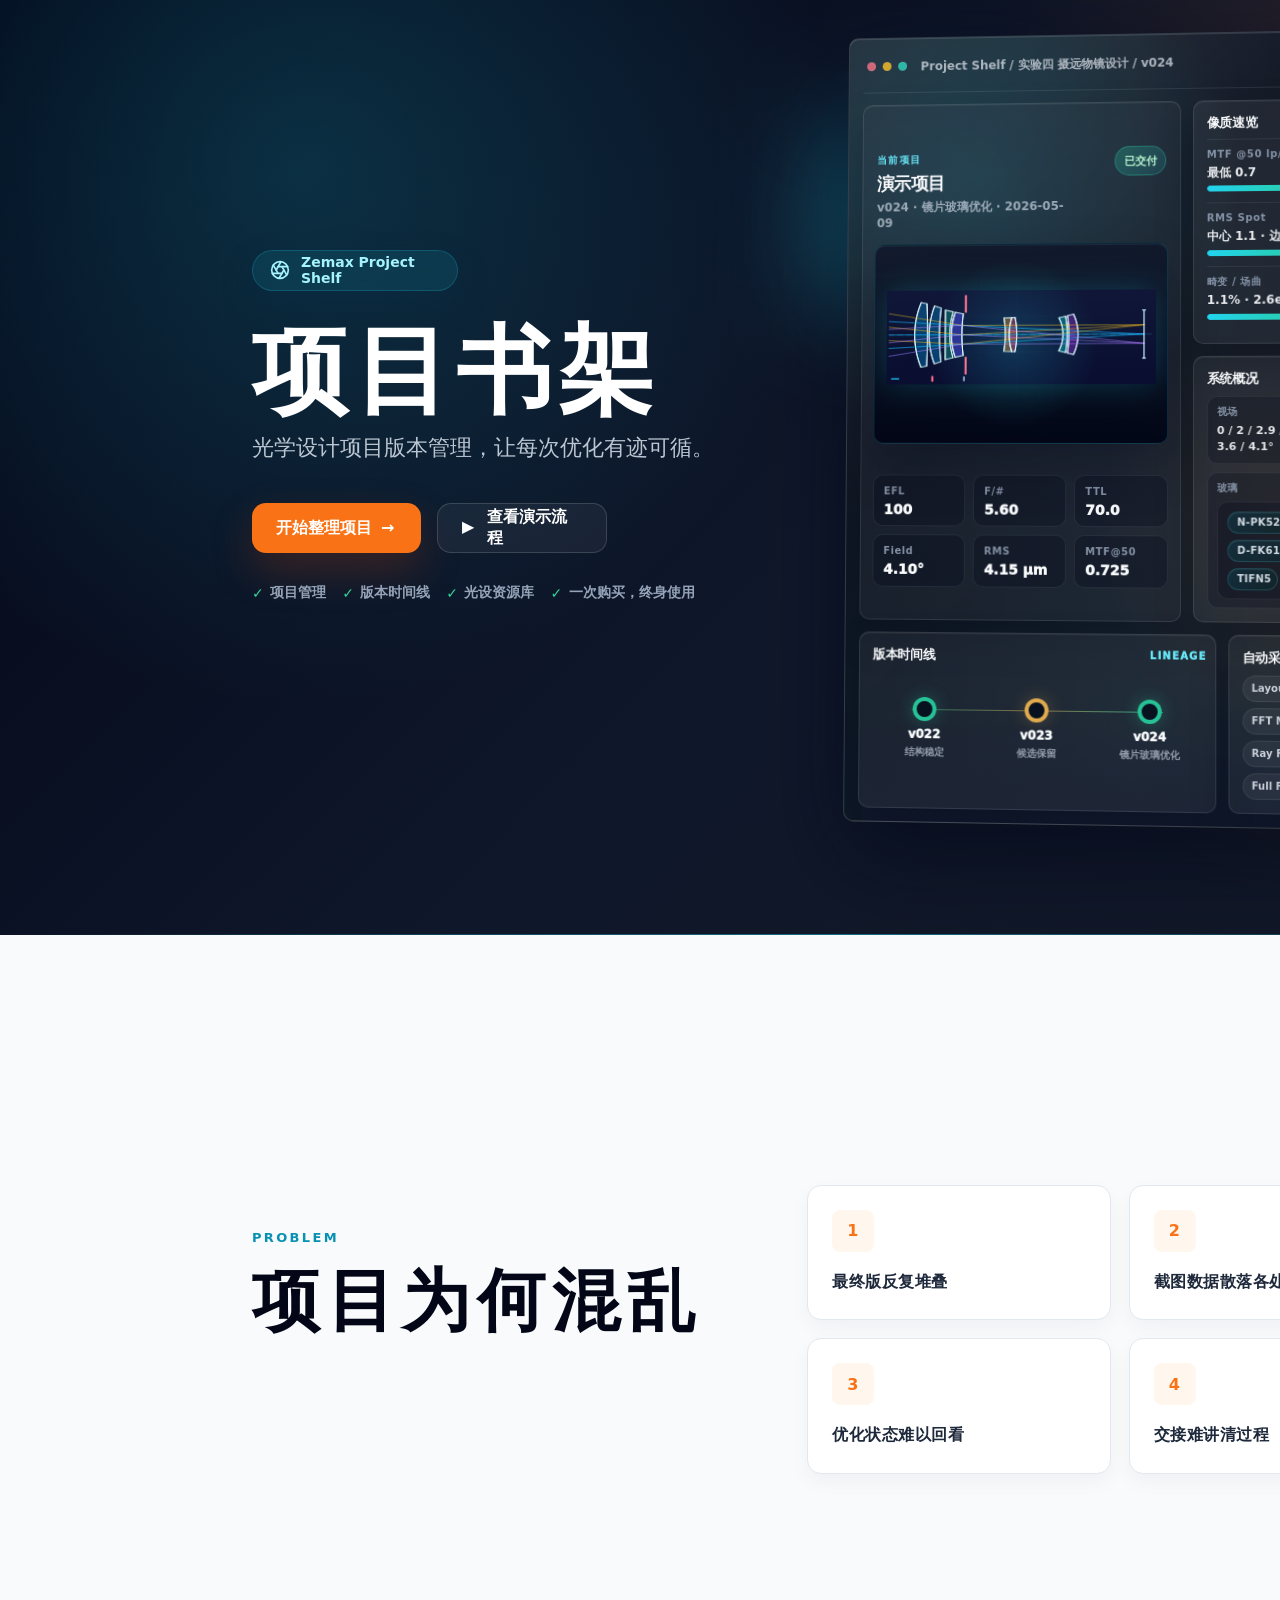
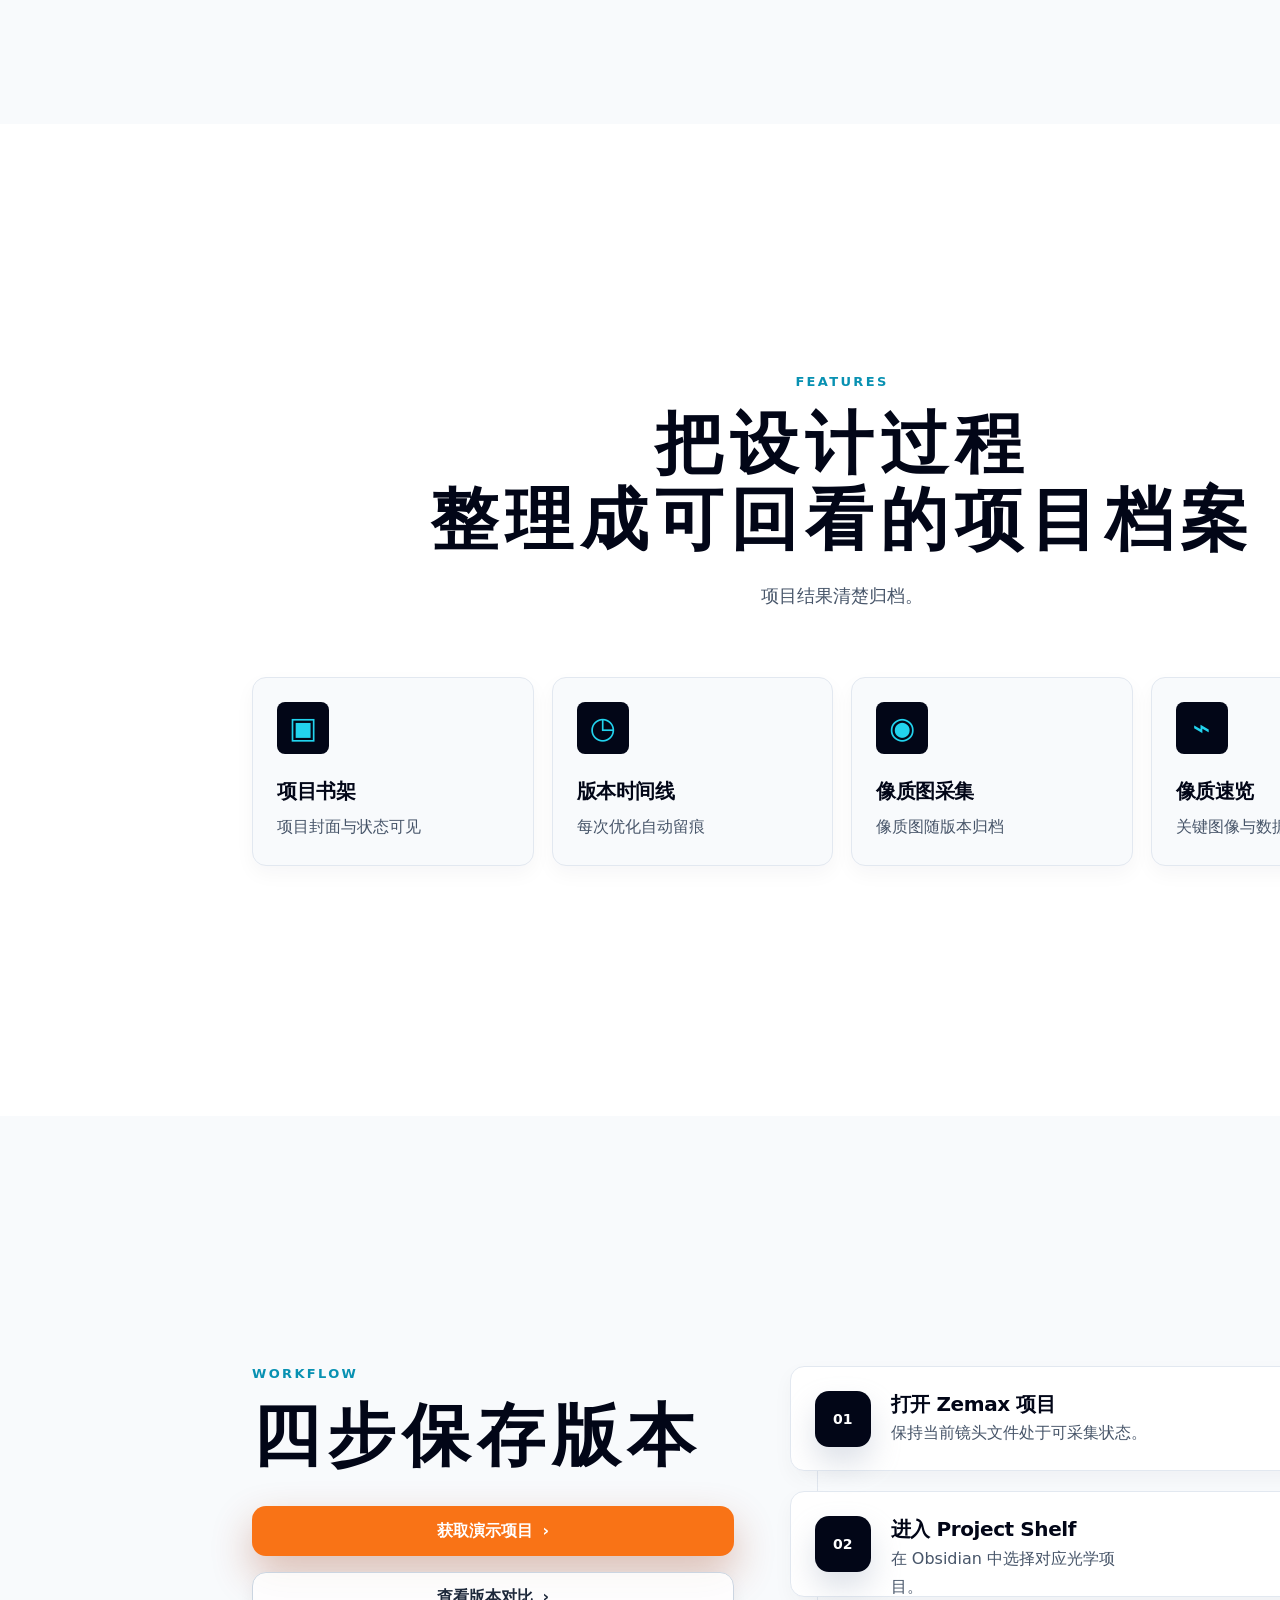
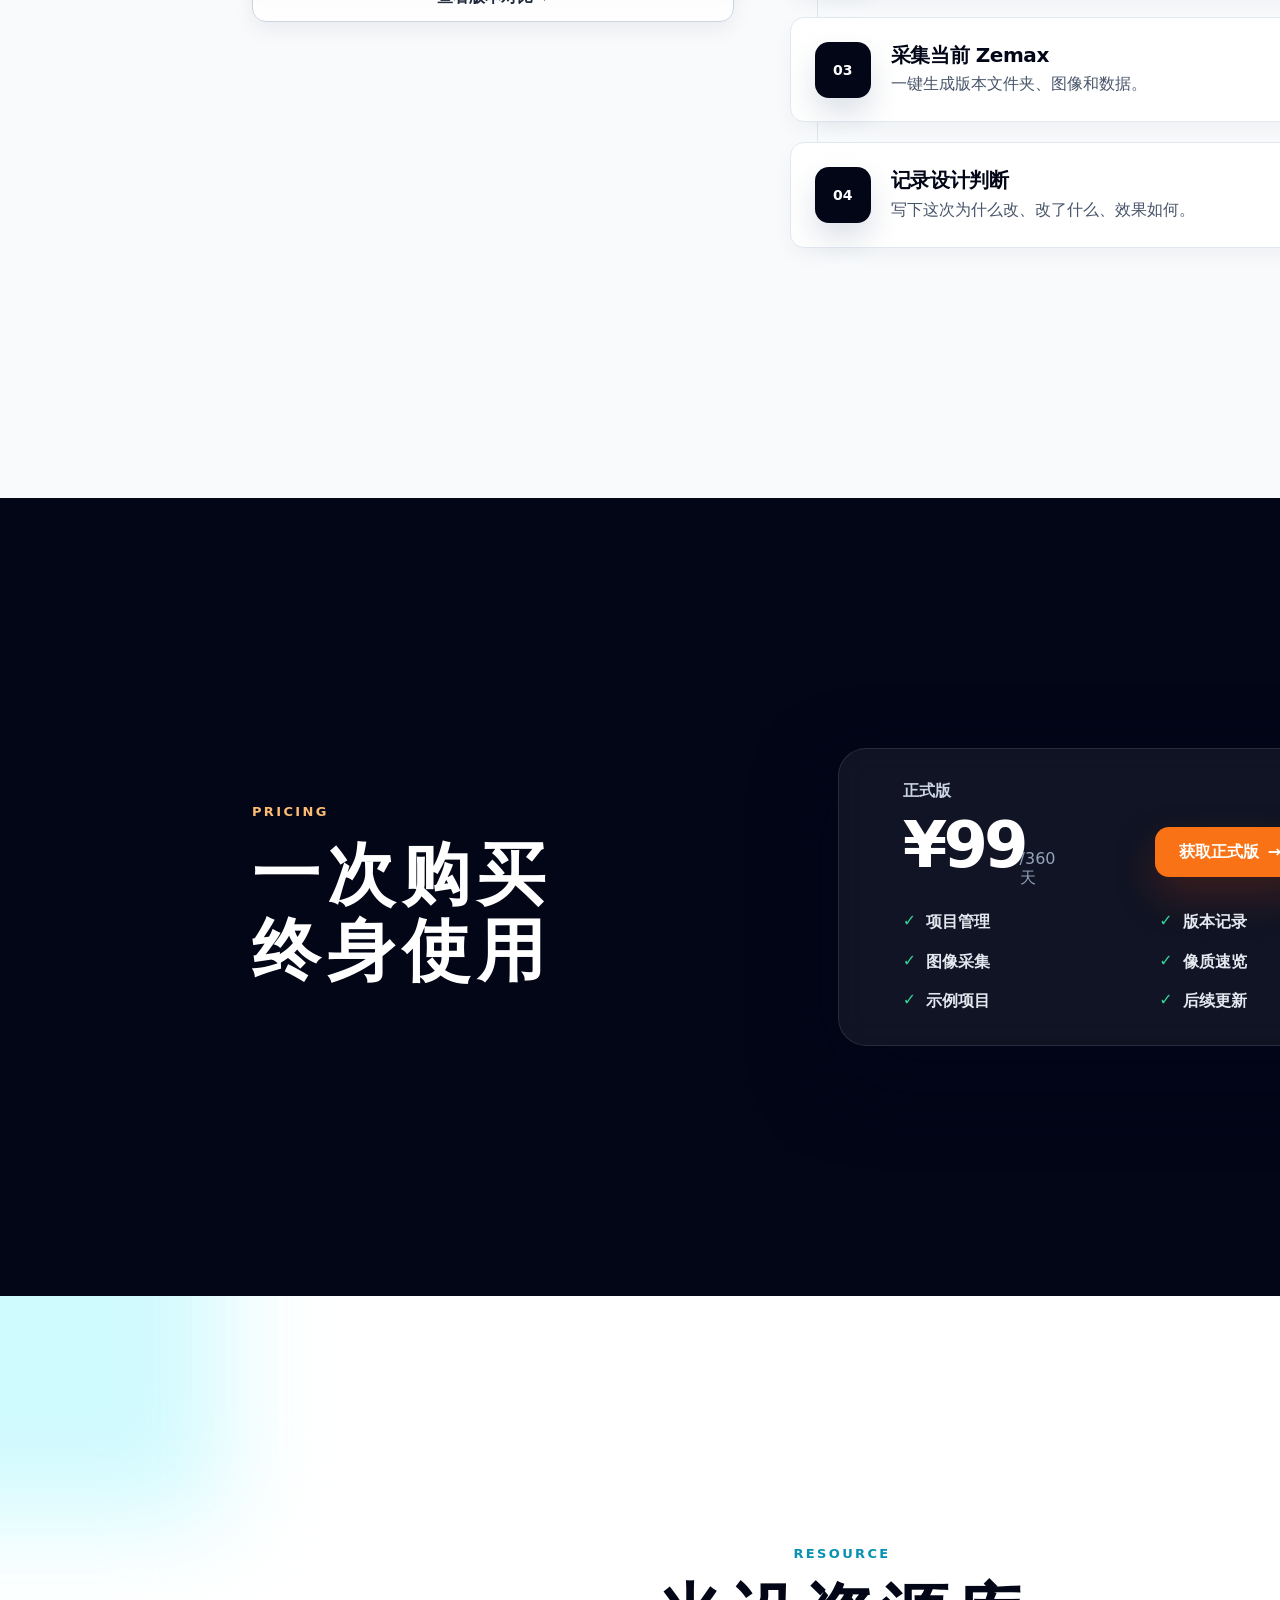
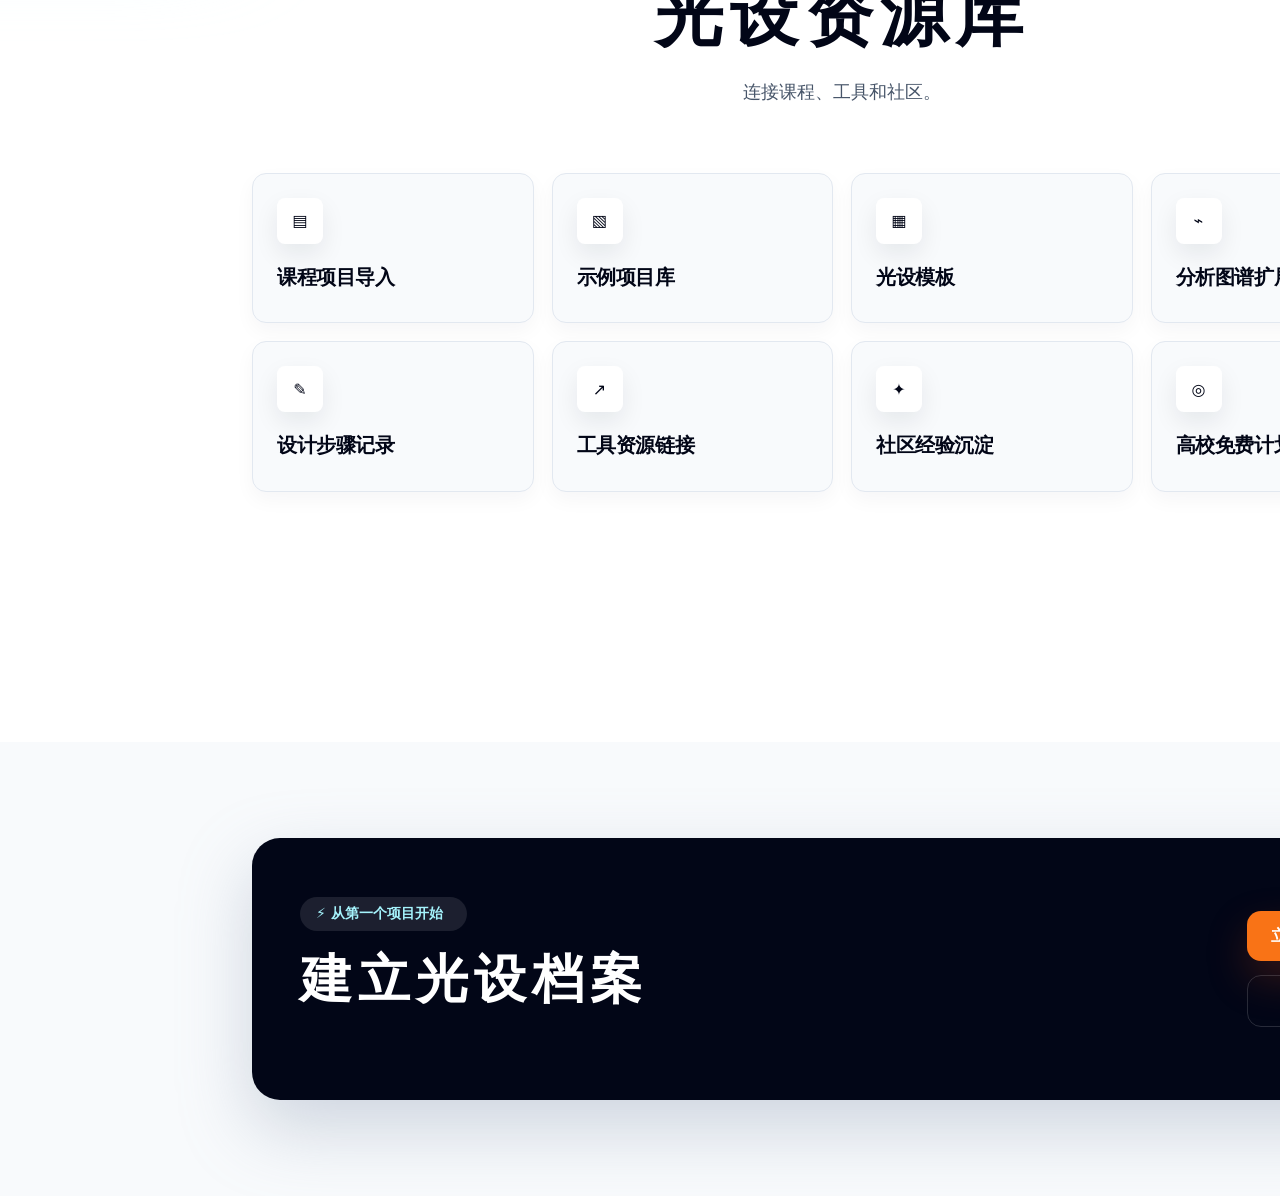
==== commit 075595c1: "Update index.html" ====
--- a/index.html
+++ b/index.html
@@ -22,12 +22,12 @@
       --cyan-dark: #0891b2;
       --orange: #f97316;
       --orange-light: #fb923c;
-      --green: #34d399;
+      --green: #34d3;
       --radius-sm: 8px;
       --radius-md: 14px;
       --radius-lg: 20px;
       --radius-xl: 28px;
-      --radius-pill: 999px;
+      --radius-pill: 9px;
       --shadow-soft: 0 18px 50px rgba(15, 23, 42, 0.12);
       --shadow-dark: 0 30px 80px rgba(2, 6, 23, 0.55);
     }
@@ -1491,7 +1491,7 @@
     .hero-v2-window-dots span {
       width: 9px;
       height: 9px;
-      border-radius: 999px;
+      border-radius: 9px;
       background: rgba(148, 163, 184, 0.45);
       box-shadow: inset 0 0 0 1px rgba(255,255,255,0.10);
     }
@@ -1516,7 +1516,7 @@
       gap: 7px;
       padding: 7px 10px;
       border: 1px solid rgba(42, 203, 157, 0.26);
-      border-radius: 999px;
+      border-radius: 9px;
       color: #a7f3d0;
       background: rgba(42, 203, 157, 0.11);
       font-size: 11px;
@@ -1527,7 +1527,7 @@
     .hero-v2-live i {
       width: 7px;
       height: 7px;
-      border-radius: 999px;
+      border-radius: 9px;
       background: #2acb9d;
       box-shadow: 0 0 16px rgba(42, 203, 157, 0.95);
     }
@@ -1600,7 +1600,7 @@
       min-width: 38px;
       height: 30px;
       padding: 0 9px;
-      border-radius: 999px;
+      border-radius: 9px;
       color: #bbf7d0;
       background: linear-gradient(135deg, rgba(42, 203, 157, 0.28), rgba(34, 211, 238, 0.12));
       border: 1px solid rgba(42, 203, 157, 0.35);
@@ -1769,7 +1769,7 @@
       display: block;
       overflow: hidden;
       height: 6px;
-      border-radius: 999px;
+      border-radius: 9px;
       background: rgba(15, 23, 42, 0.92);
       box-shadow: inset 0 0 0 1px rgba(255,255,255,0.06);
     }
@@ -1835,7 +1835,7 @@
       align-items: center;
       min-height: 22px;
       padding: 5px 9px;
-      border-radius: 999px;
+      border-radius: 9px;
       color: rgba(226, 232, 240, 0.92);
       background:
         linear-gradient(135deg, rgba(34, 211, 238, 0.13), rgba(42, 203, 157, 0.08)),
@@ -1889,7 +1889,7 @@
       height: 24px;
       margin: 0 auto 7px;
       border: 5px solid rgba(42,203,157,0.95);
-      border-radius: 999px;
+      border-radius: 9px;
       background: #07111f;
       box-shadow: 0 0 18px rgba(42,203,157,0.32);
     }
@@ -1931,7 +1931,7 @@
 
     .hero-v2-capture-pills span {
       padding: 6px 8px;
-      border-radius: 999px;
+      border-radius: 9px;
       color: rgba(226,232,240,0.86);
       background: rgba(255,255,255,0.055);
       border: 1px solid rgba(255,255,255,0.075);
@@ -2233,7 +2233,7 @@
 <div class="price-name" style="display:block;position:static;inset:auto;top:auto;right:auto;bottom:auto;left:auto;z-index:auto;box-sizing:border-box;width:164.896px;height:20px;min-width:0px;min-height:0px;max-width:none;max-height:none;margin:0px;padding:0px;border:0px none rgb(203, 213, 225);border-radius:0px;outline:rgb(203, 213, 225) none 2px;background:rgba(0, 0, 0, 0) none repeat scroll 0% 0% / auto padding-box border-box;background-color:rgba(0, 0, 0, 0);background-image:none;background-size:auto;background-position:0% 0%;background-repeat:repeat;box-shadow:none;opacity:1;transform:none;transform-origin:82.4479px 10px;filter:none;backdrop-filter:none;overflow:visible;overflow-x:visible;overflow-y:visible;visibility:visible;color:rgb(203, 213, 225);font:800 16px Inter, ui-sans-serif, system-ui, -apple-system, BlinkMacSystemFont, &quot;Segoe UI&quot;, &quot;Microsoft YaHei&quot;, &quot;PingFang SC&quot;, &quot;Hiragino Sans GB&quot;, sans-serif;font-family:Inter, ui-sans-serif, system-ui, -apple-system, BlinkMacSystemFont, &quot;Segoe UI&quot;, &quot;Microsoft YaHei&quot;, &quot;PingFang SC&quot;, &quot;Hiragino Sans GB&quot;, sans-serif;font-size:16px;font-weight:800;font-style:normal;line-height:normal;letter-spacing:normal;text-align:start;text-decoration:none;text-transform:none;white-space:normal;word-break:normal;vertical-align:baseline;flex:0 1 auto;flex-direction:row;flex-wrap:nowrap;align-items:normal;align-content:normal;justify-content:normal;gap:normal;row-gap:normal;column-gap:normal;order:0;grid:none / none / none / row / auto / auto;grid-template:none;grid-template-columns:none;grid-template-rows:none;grid-column:auto;grid-row:auto;place-items:normal;object-fit:fill;object-position:50% 50%;cursor:auto;pointer-events:auto">正式版</div>
 <div class="price-number" style="display:flex;position:static;inset:auto;top:auto;right:auto;bottom:auto;left:auto;z-index:auto;box-sizing:border-box;width:164.896px;height:64px;min-width:0px;min-height:0px;max-width:none;max-height:none;margin:12px 0px 0px;padding:0px;border:0px none rgb(255, 255, 255);border-radius:0px;outline:rgb(255, 255, 255) none 2px;background:rgba(0, 0, 0, 0) none repeat scroll 0% 0% / auto padding-box border-box;background-color:rgba(0, 0, 0, 0);background-image:none;background-size:auto;background-position:0% 0%;background-repeat:repeat;box-shadow:none;opacity:1;transform:none;transform-origin:82.4479px 32px;filter:none;backdrop-filter:none;overflow:visible;overflow-x:visible;overflow-y:visible;visibility:visible;color:rgb(255, 255, 255);font:16px Inter, ui-sans-serif, system-ui, -apple-system, BlinkMacSystemFont, &quot;Segoe UI&quot;, &quot;Microsoft YaHei&quot;, &quot;PingFang SC&quot;, &quot;Hiragino Sans GB&quot;, sans-serif;font-family:Inter, ui-sans-serif, system-ui, -apple-system, BlinkMacSystemFont, &quot;Segoe UI&quot;, &quot;Microsoft YaHei&quot;, &quot;PingFang SC&quot;, &quot;Hiragino Sans GB&quot;, sans-serif;font-size:16px;font-weight:400;font-style:normal;line-height:normal;letter-spacing:normal;text-align:start;text-decoration:none;text-transform:none;white-space:normal;word-break:normal;vertical-align:baseline;flex:0 1 auto;flex-direction:row;flex-wrap:nowrap;align-items:flex-end;align-content:normal;justify-content:normal;gap:10px;row-gap:10px;column-gap:10px;order:0;grid:none / none / none / row / auto / auto;grid-template:none;grid-template-columns:none;grid-template-rows:none;grid-column:auto;grid-row:auto;place-items:flex-end normal;object-fit:fill;object-position:50% 50%;cursor:auto;pointer-events:auto">
 <strong style="display:block;position:static;inset:auto;top:auto;right:auto;bottom:auto;left:auto;z-index:auto;box-sizing:border-box;width:106.896px;height:64px;min-width:auto;min-height:auto;max-width:none;max-height:none;margin:0px;padding:0px;border:0px none rgb(255, 255, 255);border-radius:0px;outline:rgb(255, 255, 255) none 2px;background:rgba(0, 0, 0, 0) none repeat scroll 0% 0% / auto padding-box border-box;background-color:rgba(0, 0, 0, 0);background-image:none;background-size:auto;background-position:0% 0%;background-repeat:repeat;box-shadow:none;opacity:1;transform:none;transform-origin:53.4479px 32px;filter:none;backdrop-filter:none;overflow:visible;overflow-x:visible;overflow-y:visible;visibility:visible;color:rgb(255, 255, 255);font:900 64px / 64px Inter, ui-sans-serif, system-ui, -apple-system, BlinkMacSystemFont, &quot;Segoe UI&quot;, &quot;Microsoft YaHei&quot;, &quot;PingFang SC&quot;, &quot;Hiragino Sans GB&quot;, sans-serif;font-family:Inter, ui-sans-serif, system-ui, -apple-system, BlinkMacSystemFont, &quot;Segoe UI&quot;, &quot;Microsoft YaHei&quot;, &quot;PingFang SC&quot;, &quot;Hiragino Sans GB&quot;, sans-serif;font-size:64px;font-weight:900;font-style:normal;line-height:64px;letter-spacing:-3.84px;text-align:start;text-decoration:none;text-transform:none;white-space:normal;word-break:normal;vertical-align:baseline;flex:0 1 auto;flex-direction:row;flex-wrap:nowrap;align-items:normal;align-content:normal;justify-content:normal;gap:normal;row-gap:normal;column-gap:normal;order:0;grid:none / none / none / row / auto / auto;grid-template:none;grid-template-columns:none;grid-template-rows:none;grid-column:auto;grid-row:auto;place-items:normal;object-fit:fill;object-position:50% 50%;cursor:auto;pointer-events:auto">¥99</strong>
-<span style="display:block;position:static;inset:auto;top:auto;right:auto;bottom:auto;left:auto;z-index:auto;box-sizing:border-box;width:48px;height:28px;min-width:auto;min-height:auto;max-width:none;max-height:none;margin:0px;padding:0px 0px 8px;border:0px none rgb(148, 163, 184);border-radius:0px;outline:rgb(148, 163, 184) none 2px;background:rgba(0, 0, 0, 0) none repeat scroll 0% 0% / auto padding-box border-box;background-color:rgba(0, 0, 0, 0);background-image:none;background-size:auto;background-position:0% 0%;background-repeat:repeat;box-shadow:none;opacity:1;transform:none;transform-origin:24px 14px;filter:none;backdrop-filter:none;overflow:visible;overflow-x:visible;overflow-y:visible;visibility:visible;color:rgb(148, 163, 184);font:16px Inter, ui-sans-serif, system-ui, -apple-system, BlinkMacSystemFont, &quot;Segoe UI&quot;, &quot;Microsoft YaHei&quot;, &quot;PingFang SC&quot;, &quot;Hiragino Sans GB&quot;, sans-serif;font-family:Inter, ui-sans-serif, system-ui, -apple-system, BlinkMacSystemFont, &quot;Segoe UI&quot;, &quot;Microsoft YaHei&quot;, &quot;PingFang SC&quot;, &quot;Hiragino Sans GB&quot;, sans-serif;font-size:16px;font-weight:400;font-style:normal;line-height:normal;letter-spacing:normal;text-align:start;text-decoration:none;text-transform:none;white-space:normal;word-break:normal;vertical-align:baseline;flex:0 1 auto;flex-direction:row;flex-wrap:nowrap;align-items:normal;align-content:normal;justify-content:normal;gap:normal;row-gap:normal;column-gap:normal;order:0;grid:none / none / none / row / auto / auto;grid-template:none;grid-template-columns:none;grid-template-rows:none;grid-column:auto;grid-row:auto;place-items:normal;object-fit:fill;object-position:50% 50%;cursor:auto;pointer-events:auto">买断制</span>
+<span style="display:block;position:static;inset:auto;top:auto;right:auto;bottom:auto;left:auto;z-index:auto;box-sizing:border-box;width:48px;height:28px;min-width:auto;min-height:auto;max-width:none;max-height:none;margin:0px;padding:0px 0px 8px;border:0px none rgb(148, 163, 184);border-radius:0px;outline:rgb(148, 163, 184) none 2px;background:rgba(0, 0, 0, 0) none repeat scroll 0% 0% / auto padding-box border-box;background-color:rgba(0, 0, 0, 0);background-image:none;background-size:auto;background-position:0% 0%;background-repeat:repeat;box-shadow:none;opacity:1;transform:none;transform-origin:24px 14px;filter:none;backdrop-filter:none;overflow:visible;overflow-x:visible;overflow-y:visible;visibility:visible;color:rgb(148, 163, 184);font:16px Inter, ui-sans-serif, system-ui, -apple-system, BlinkMacSystemFont, &quot;Segoe UI&quot;, &quot;Microsoft YaHei&quot;, &quot;PingFang SC&quot;, &quot;Hiragino Sans GB&quot;, sans-serif;font-family:Inter, ui-sans-serif, system-ui, -apple-system, BlinkMacSystemFont, &quot;Segoe UI&quot;, &quot;Microsoft YaHei&quot;, &quot;PingFang SC&quot;, &quot;Hiragino Sans GB&quot;, sans-serif;font-size:16px;font-weight:400;font-style:normal;line-height:normal;letter-spacing:normal;text-align:start;text-decoration:none;text-transform:none;white-space:normal;word-break:normal;vertical-align:baseline;flex:0 1 auto;flex-direction:row;flex-wrap:nowrap;align-items:normal;align-content:normal;justify-content:normal;gap:normal;row-gap:normal;column-gap:normal;order:0;grid:none / none / none / row / auto / auto;grid-template:none;grid-template-columns:none;grid-template-rows:none;grid-column:auto;grid-row:auto;place-items:normal;object-fit:fill;object-position:50% 50%;cursor:auto;pointer-events:auto">/360天</span>
 </div>
 </div>
 <a class="btn-primary" href="https://www.project-shelf.cn/pro/" style="display:flex;position:static;inset:auto;top:auto;right:auto;bottom:auto;left:auto;z-index:auto;box-sizing:border-box;width:153px;height:50px;min-width:auto;min-height:50px;max-width:none;max-height:none;margin:0px 92px 0px 0px;padding:0px 24px;border:0px none rgb(255, 255, 255);border-radius:14px;outline:rgb(255, 255, 255) none 2px;background:rgb(249, 115, 22) none repeat scroll 0% 0% / auto padding-box border-box;background-color:rgb(249, 115, 22);background-image:none;background-size:auto;background-position:0% 0%;background-repeat:repeat;box-shadow:rgba(154, 52, 18, 0.32) 0px 18px 40px 0px;opacity:1;transform:none;transform-origin:76.5px 25px;filter:none;backdrop-filter:none;overflow:visible;overflow-x:visible;overflow-y:visible;visibility:visible;color:rgb(255, 255, 255);font:800 16px Inter, ui-sans-serif, system-ui, -apple-system, BlinkMacSystemFont, &quot;Segoe UI&quot;, &quot;Microsoft YaHei&quot;, &quot;PingFang SC&quot;, &quot;Hiragino Sans GB&quot;, sans-serif;font-family:Inter, ui-sans-serif, system-ui, -apple-system, BlinkMacSystemFont, &quot;Segoe UI&quot;, &quot;Microsoft YaHei&quot;, &quot;PingFang SC&quot;, &quot;Hiragino Sans GB&quot;, sans-serif;font-size:16px;font-weight:800;font-style:normal;line-height:normal;letter-spacing:normal;text-align:start;text-decoration:none;text-transform:none;white-space:normal;word-break:normal;vertical-align:baseline;flex:0 1 auto;flex-direction:row;flex-wrap:nowrap;align-items:center;align-content:normal;justify-content:center;gap:9px;row-gap:9px;column-gap:9px;order:0;grid:none / none / none / row / auto / auto;grid-template:none;grid-template-columns:none;grid-template-rows:none;grid-column:auto;grid-row:auto;place-items:center normal;object-fit:fill;object-position:50% 50%;cursor:pointer;pointer-events:auto">获取正式版 <span aria-hidden="true" style="display:block;position:static;inset:auto;top:auto;right:auto;bottom:auto;left:auto;z-index:auto;box-sizing:border-box;width:16px;height:20px;min-width:auto;min-height:auto;max-width:none;max-height:none;margin:0px;padding:0px;border:0px none rgb(255, 255, 255);border-radius:0px;outline:rgb(255, 255, 255) none 2px;background:rgba(0, 0, 0, 0) none repeat scroll 0% 0% / auto padding-box border-box;background-color:rgba(0, 0, 0, 0);background-image:none;background-size:auto;background-position:0% 0%;background-repeat:repeat;box-shadow:none;opacity:1;transform:none;transform-origin:8px 10px;filter:none;backdrop-filter:none;overflow:visible;overflow-x:visible;overflow-y:visible;visibility:visible;color:rgb(255, 255, 255);font:800 16px Inter, ui-sans-serif, system-ui, -apple-system, BlinkMacSystemFont, &quot;Segoe UI&quot;, &quot;Microsoft YaHei&quot;, &quot;PingFang SC&quot;, &quot;Hiragino Sans GB&quot;, sans-serif;font-family:Inter, ui-sans-serif, system-ui, -apple-system, BlinkMacSystemFont, &quot;Segoe UI&quot;, &quot;Microsoft YaHei&quot;, &quot;PingFang SC&quot;, &quot;Hiragino Sans GB&quot;, sans-serif;font-size:16px;font-weight:800;font-style:normal;line-height:normal;letter-spacing:normal;text-align:start;text-decoration:none;text-transform:none;white-space:normal;word-break:normal;vertical-align:baseline;flex:0 1 auto;flex-direction:row;flex-wrap:nowrap;align-items:normal;align-content:normal;justify-content:normal;gap:normal;row-gap:normal;column-gap:normal;order:0;grid:none / none / none / row / auto / auto;grid-template:none;grid-template-columns:none;grid-template-rows:none;grid-column:auto;grid-row:auto;place-items:normal;object-fit:fill;object-position:50% 50%;cursor:pointer;pointer-events:auto">→</span></a>
@@ -2286,4 +2286,4 @@
 </div>
 </section>
 </main>
-</body></html>+</body></html>
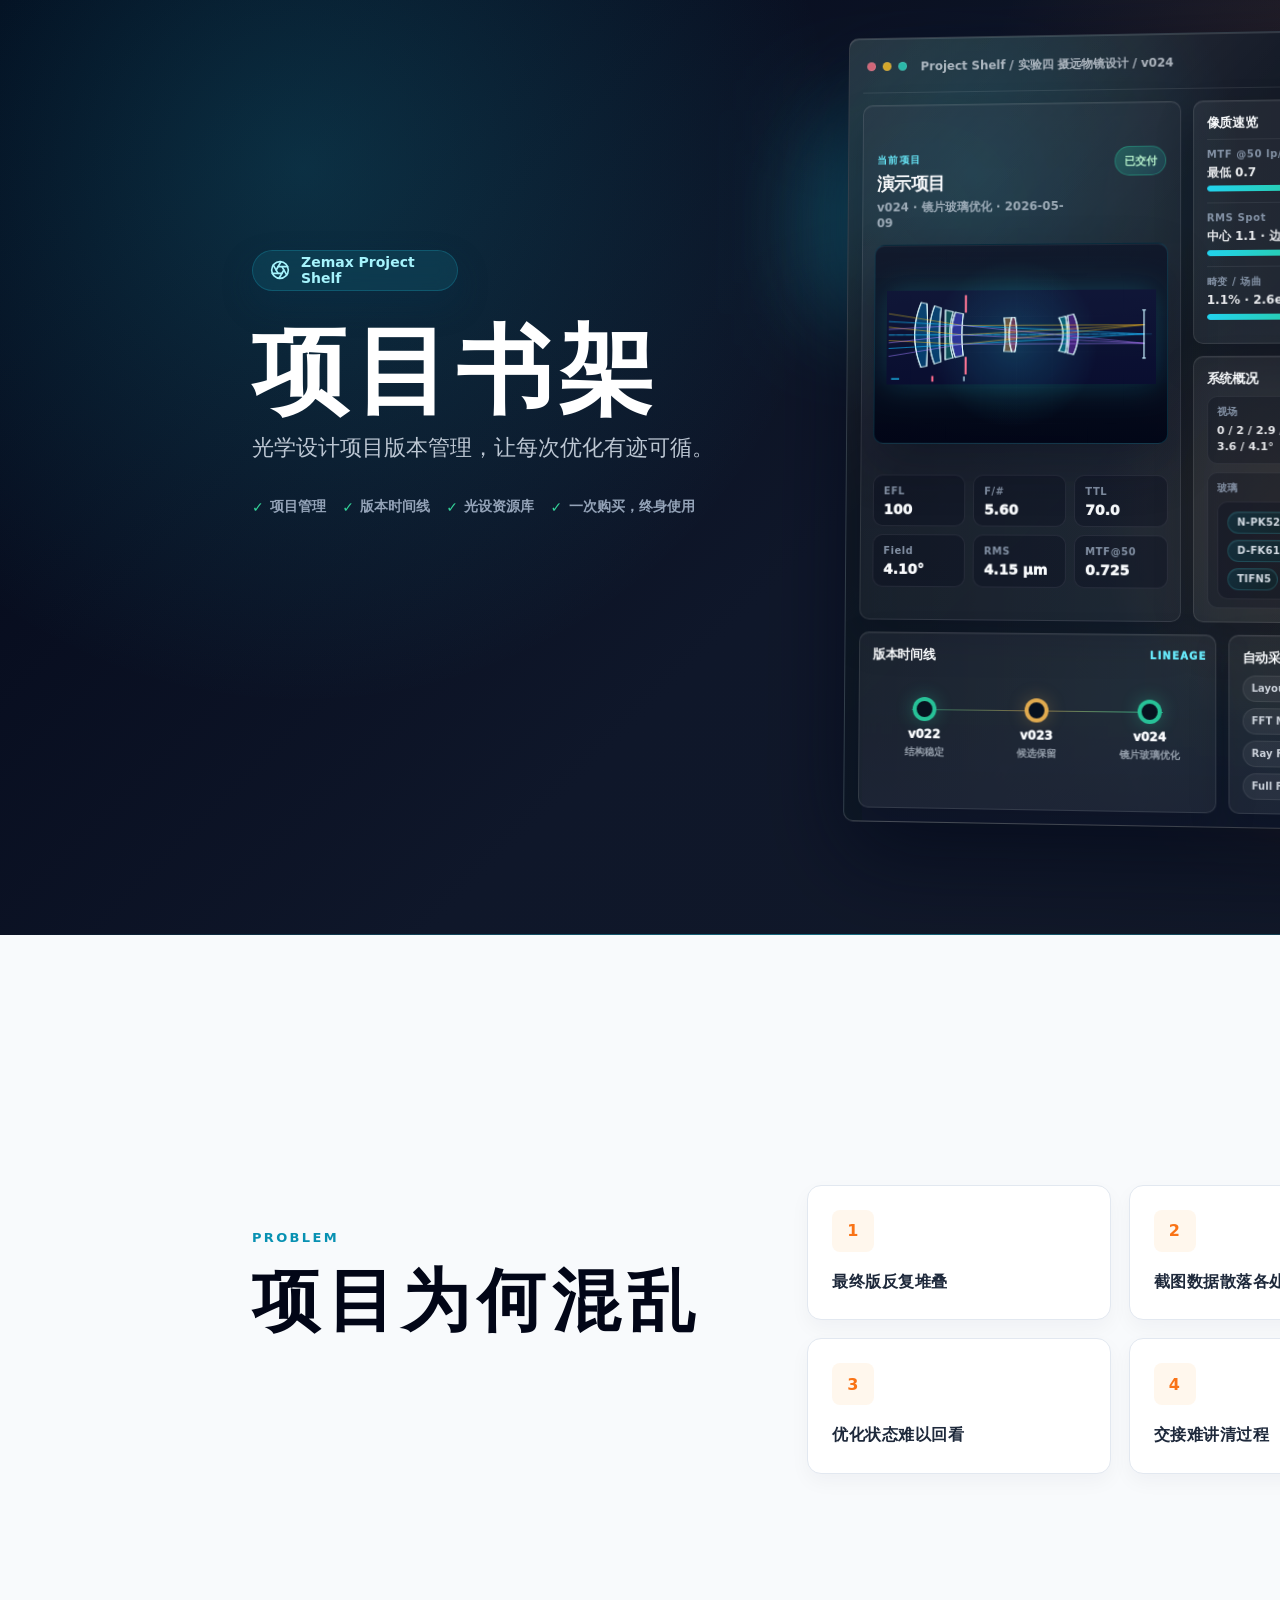
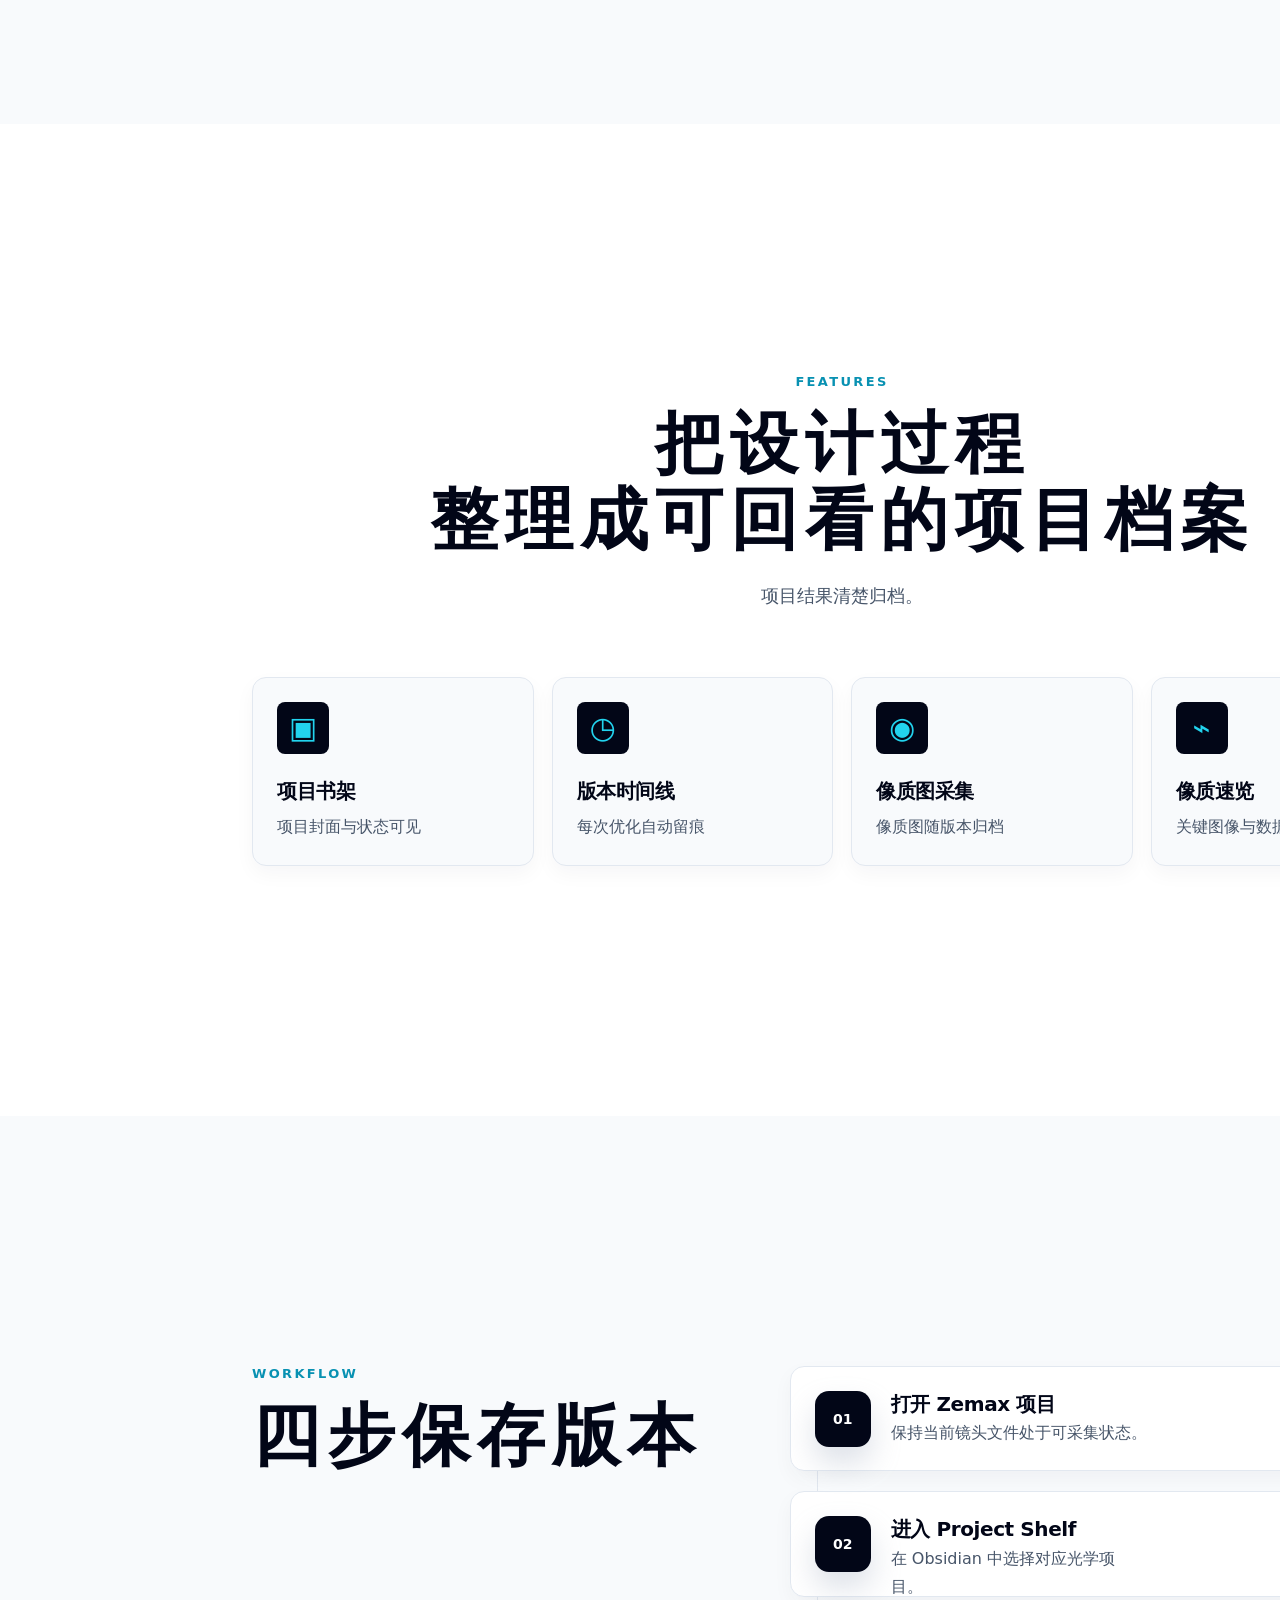
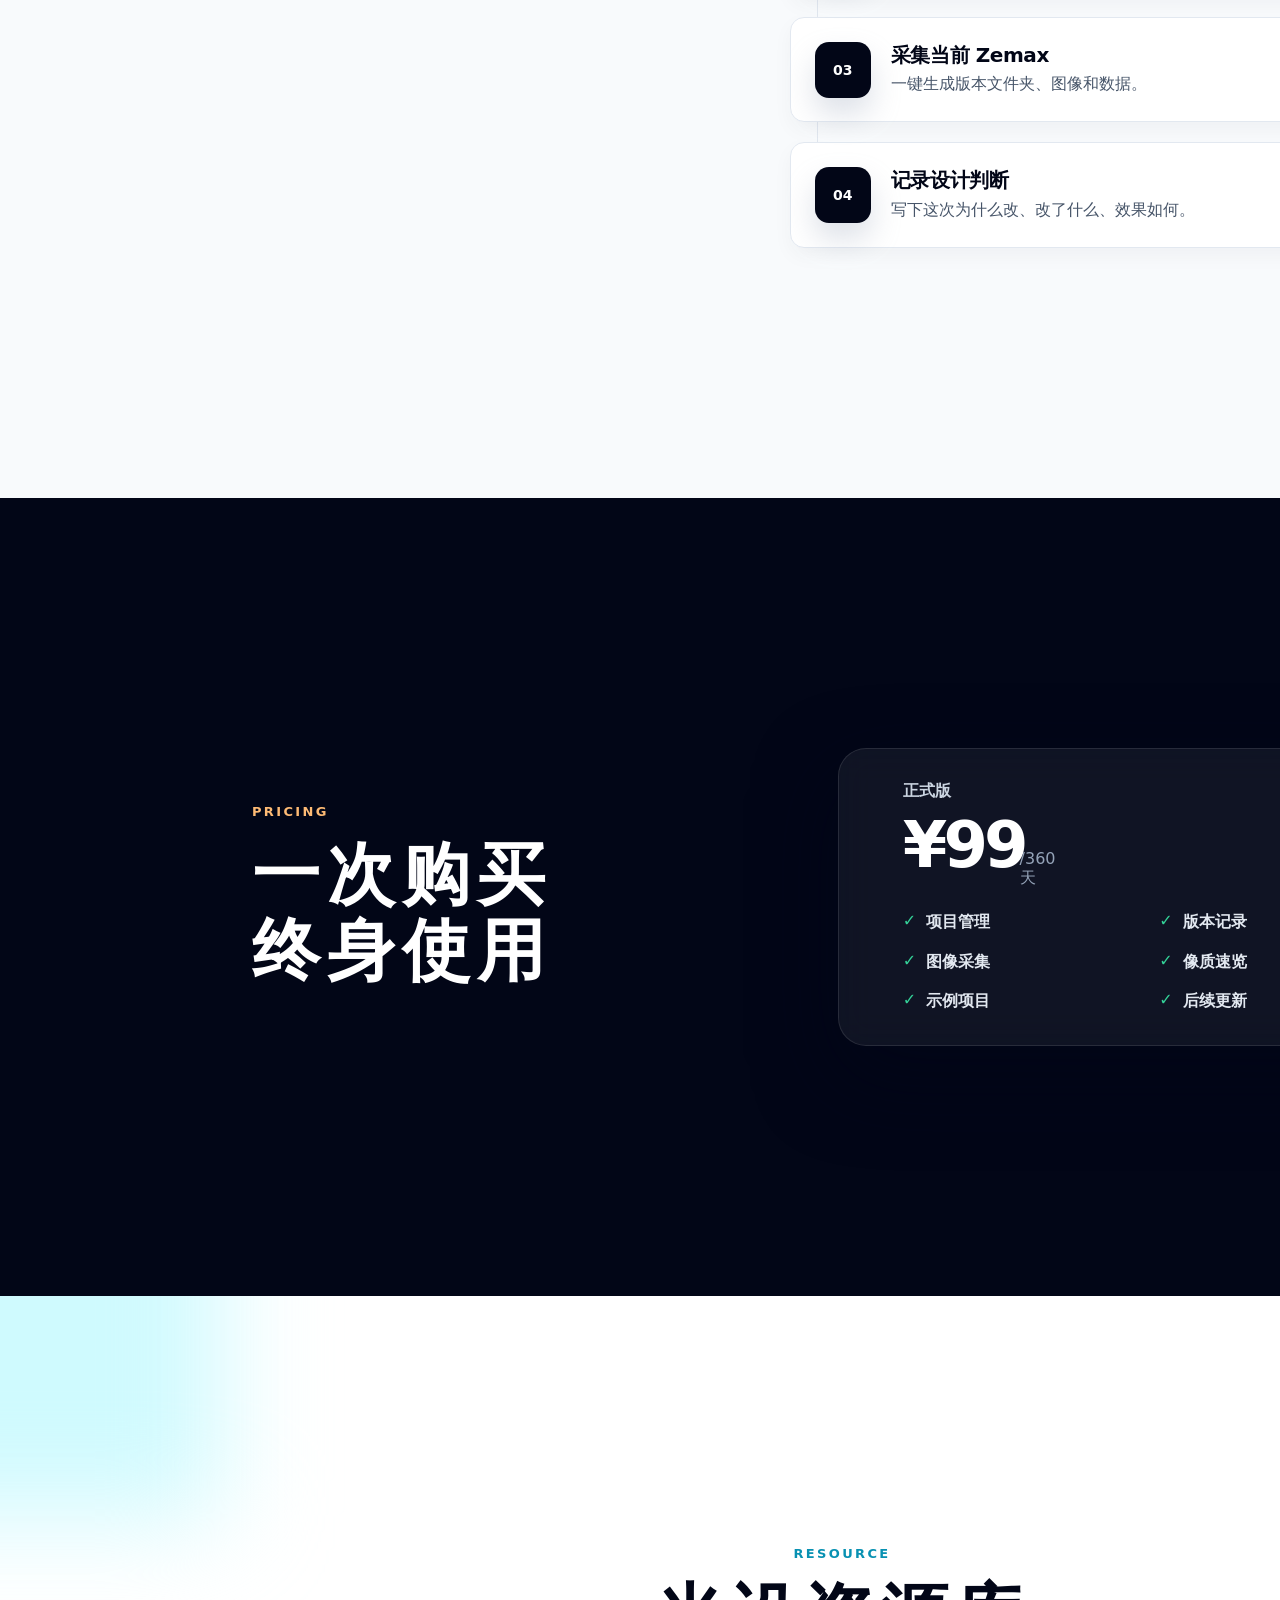
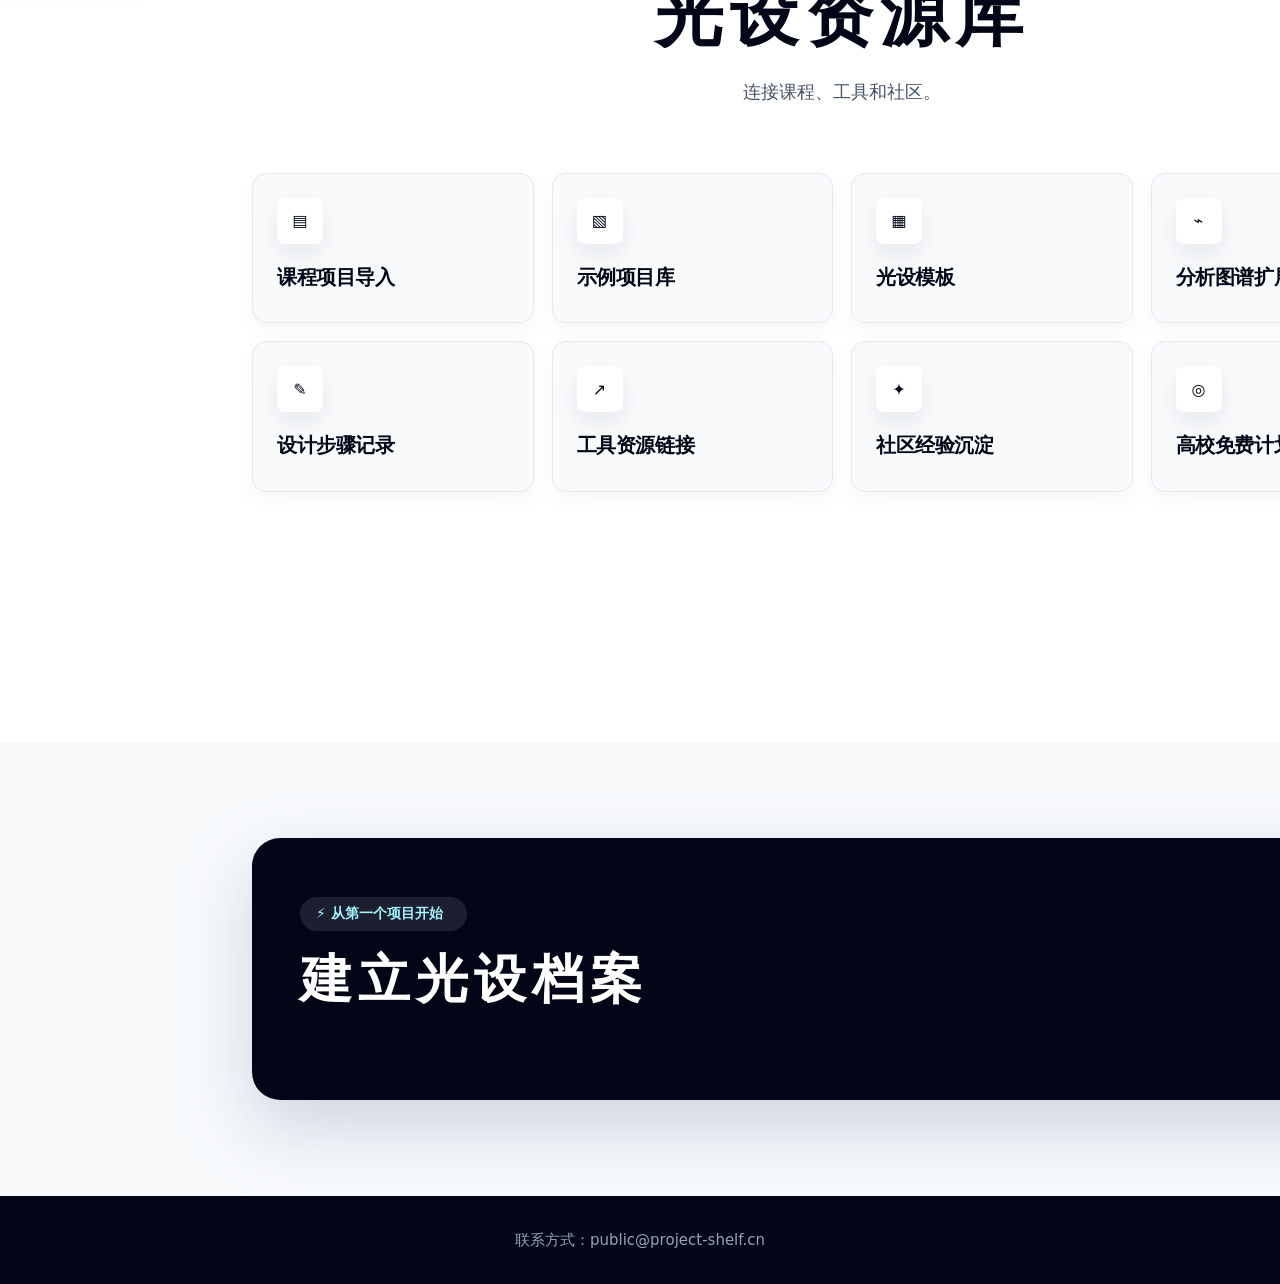
==== commit 7542b408: "Make homepage static and add contactiinMake homepage static and add contact" ====
--- a/index.html
+++ b/index.html
@@ -1,2289 +1,2274 @@
-<!DOCTYPE html>
-<html lang="zh-CN"><!--Saved from the current live page with computed styles inlined.--><head style="display:none;position:static;inset:auto;top:auto;right:auto;bottom:auto;left:auto;z-index:auto;box-sizing:border-box;width:auto;height:auto;min-width:0px;min-height:0px;max-width:none;max-height:none;margin:0px;padding:0px;border:0px none rgb(0, 0, 0);border-radius:0px;outline:rgb(0, 0, 0) none 2px;background:rgba(0, 0, 0, 0) none repeat scroll 0% 0% / auto padding-box border-box;background-color:rgba(0, 0, 0, 0);background-image:none;background-size:auto;background-position:0% 0%;background-repeat:repeat;box-shadow:none;opacity:1;transform:none;transform-origin:50% 50%;filter:none;backdrop-filter:none;overflow:visible;overflow-x:visible;overflow-y:visible;visibility:visible;color:rgb(0, 0, 0);font:16px &quot;Noto Sans SC&quot;;font-family:&quot;Noto Sans SC&quot;;font-size:16px;font-weight:400;font-style:normal;line-height:normal;letter-spacing:normal;text-align:start;text-decoration:none;text-transform:none;white-space:normal;word-break:normal;vertical-align:baseline;flex:0 1 auto;flex-direction:row;flex-wrap:nowrap;align-items:normal;align-content:normal;justify-content:normal;gap:normal;row-gap:normal;column-gap:normal;order:0;grid:none / none / none / row / auto / auto;grid-template:none;grid-template-columns:none;grid-template-rows:none;grid-column:auto;grid-row:auto;place-items:normal;object-fit:fill;object-position:50% 50%;cursor:auto;pointer-events:auto"><base href="file:///E:/system/download/Zemax_Project_Shelf_capsule_glass_no_layout_caption.html"><meta http-equiv="Content-Type" content="text/html; charset=UTF-8" style="display:none;position:static;inset:auto;top:auto;right:auto;bottom:auto;left:auto;z-index:auto;box-sizing:border-box;width:auto;height:auto;min-width:0px;min-height:0px;max-width:none;max-height:none;margin:0px;padding:0px;border:0px none rgb(0, 0, 0);border-radius:0px;outline:rgb(0, 0, 0) none 2px;background:rgba(0, 0, 0, 0) none repeat scroll 0% 0% / auto padding-box border-box;background-color:rgba(0, 0, 0, 0);background-image:none;background-size:auto;background-position:0% 0%;background-repeat:repeat;box-shadow:none;opacity:1;transform:none;transform-origin:50% 50%;filter:none;backdrop-filter:none;overflow:visible;overflow-x:visible;overflow-y:visible;visibility:visible;color:rgb(0, 0, 0);font:16px &quot;Noto Sans SC&quot;;font-family:&quot;Noto Sans SC&quot;;font-size:16px;font-weight:400;font-style:normal;line-height:normal;letter-spacing:normal;text-align:start;text-decoration:none;text-transform:none;white-space:normal;word-break:normal;vertical-align:baseline;flex:0 1 auto;flex-direction:row;flex-wrap:nowrap;align-items:normal;align-content:normal;justify-content:normal;gap:normal;row-gap:normal;column-gap:normal;order:0;grid:none / none / none / row / auto / auto;grid-template:none;grid-template-columns:none;grid-template-rows:none;grid-column:auto;grid-row:auto;place-items:normal;object-fit:fill;object-position:50% 50%;cursor:auto;pointer-events:auto">
-
-<meta content="width=device-width, initial-scale=1.0" name="viewport" style="display:none;position:static;inset:auto;top:auto;right:auto;bottom:auto;left:auto;z-index:auto;box-sizing:border-box;width:auto;height:auto;min-width:0px;min-height:0px;max-width:none;max-height:none;margin:0px;padding:0px;border:0px none rgb(0, 0, 0);border-radius:0px;outline:rgb(0, 0, 0) none 2px;background:rgba(0, 0, 0, 0) none repeat scroll 0% 0% / auto padding-box border-box;background-color:rgba(0, 0, 0, 0);background-image:none;background-size:auto;background-position:0% 0%;background-repeat:repeat;box-shadow:none;opacity:1;transform:none;transform-origin:50% 50%;filter:none;backdrop-filter:none;overflow:visible;overflow-x:visible;overflow-y:visible;visibility:visible;color:rgb(0, 0, 0);font:16px &quot;Noto Sans SC&quot;;font-family:&quot;Noto Sans SC&quot;;font-size:16px;font-weight:400;font-style:normal;line-height:normal;letter-spacing:normal;text-align:start;text-decoration:none;text-transform:none;white-space:normal;word-break:normal;vertical-align:baseline;flex:0 1 auto;flex-direction:row;flex-wrap:nowrap;align-items:normal;align-content:normal;justify-content:normal;gap:normal;row-gap:normal;column-gap:normal;order:0;grid:none / none / none / row / auto / auto;grid-template:none;grid-template-columns:none;grid-template-rows:none;grid-column:auto;grid-row:auto;place-items:normal;object-fit:fill;object-position:50% 50%;cursor:auto;pointer-events:auto">
-<title style="display:none;position:static;inset:auto;top:auto;right:auto;bottom:auto;left:auto;z-index:auto;box-sizing:border-box;width:auto;height:auto;min-width:0px;min-height:0px;max-width:none;max-height:none;margin:0px;padding:0px;border:0px none rgb(0, 0, 0);border-radius:0px;outline:rgb(0, 0, 0) none 2px;background:rgba(0, 0, 0, 0) none repeat scroll 0% 0% / auto padding-box border-box;background-color:rgba(0, 0, 0, 0);background-image:none;background-size:auto;background-position:0% 0%;background-repeat:repeat;box-shadow:none;opacity:1;transform:none;transform-origin:50% 50%;filter:none;backdrop-filter:none;overflow:visible;overflow-x:visible;overflow-y:visible;visibility:visible;color:rgb(0, 0, 0);font:16px &quot;Noto Sans SC&quot;;font-family:&quot;Noto Sans SC&quot;;font-size:16px;font-weight:400;font-style:normal;line-height:normal;letter-spacing:normal;text-align:start;text-decoration:none;text-transform:none;white-space:normal;word-break:normal;vertical-align:baseline;flex:0 1 auto;flex-direction:row;flex-wrap:nowrap;align-items:normal;align-content:normal;justify-content:normal;gap:normal;row-gap:normal;column-gap:normal;order:0;grid:none / none / none / row / auto / auto;grid-template:none;grid-template-columns:none;grid-template-rows:none;grid-column:auto;grid-row:auto;place-items:normal;object-fit:fill;object-position:50% 50%;cursor:auto;pointer-events:auto">Zemax Project Shelf｜项目书架</title>
-<meta content="项目书架：光学项目版本管理，每次优化有迹可循。" name="description" style="display:none;position:static;inset:auto;top:auto;right:auto;bottom:auto;left:auto;z-index:auto;box-sizing:border-box;width:auto;height:auto;min-width:0px;min-height:0px;max-width:none;max-height:none;margin:0px;padding:0px;border:0px none rgb(0, 0, 0);border-radius:0px;outline:rgb(0, 0, 0) none 2px;background:rgba(0, 0, 0, 0) none repeat scroll 0% 0% / auto padding-box border-box;background-color:rgba(0, 0, 0, 0);background-image:none;background-size:auto;background-position:0% 0%;background-repeat:repeat;box-shadow:none;opacity:1;transform:none;transform-origin:50% 50%;filter:none;backdrop-filter:none;overflow:visible;overflow-x:visible;overflow-y:visible;visibility:visible;color:rgb(0, 0, 0);font:16px &quot;Noto Sans SC&quot;;font-family:&quot;Noto Sans SC&quot;;font-size:16px;font-weight:400;font-style:normal;line-height:normal;letter-spacing:normal;text-align:start;text-decoration:none;text-transform:none;white-space:normal;word-break:normal;vertical-align:baseline;flex:0 1 auto;flex-direction:row;flex-wrap:nowrap;align-items:normal;align-content:normal;justify-content:normal;gap:normal;row-gap:normal;column-gap:normal;order:0;grid:none / none / none / row / auto / auto;grid-template:none;grid-template-columns:none;grid-template-rows:none;grid-column:auto;grid-row:auto;place-items:normal;object-fit:fill;object-position:50% 50%;cursor:auto;pointer-events:auto">
-<style style="display:none;position:static;inset:auto;top:auto;right:auto;bottom:auto;left:auto;z-index:auto;box-sizing:border-box;width:auto;height:auto;min-width:0px;min-height:0px;max-width:none;max-height:none;margin:0px;padding:0px;border:0px none rgb(0, 0, 0);border-radius:0px;outline:rgb(0, 0, 0) none 2px;background:rgba(0, 0, 0, 0) none repeat scroll 0% 0% / auto padding-box border-box;background-color:rgba(0, 0, 0, 0);background-image:none;background-size:auto;background-position:0% 0%;background-repeat:repeat;box-shadow:none;opacity:1;transform:none;transform-origin:50% 50%;filter:none;backdrop-filter:none;overflow:visible;overflow-x:visible;overflow-y:visible;visibility:visible;color:rgb(0, 0, 0);font:16px &quot;Noto Sans SC&quot;;font-family:&quot;Noto Sans SC&quot;;font-size:16px;font-weight:400;font-style:normal;line-height:normal;letter-spacing:normal;text-align:start;text-decoration:none;text-transform:none;white-space:normal;word-break:normal;vertical-align:baseline;flex:0 1 auto;flex-direction:row;flex-wrap:nowrap;align-items:normal;align-content:normal;justify-content:normal;gap:normal;row-gap:normal;column-gap:normal;order:0;grid:none / none / none / row / auto / auto;grid-template:none;grid-template-columns:none;grid-template-rows:none;grid-column:auto;grid-row:auto;place-items:normal;object-fit:fill;object-position:50% 50%;cursor:auto;pointer-events:auto">
-    :root {
-      --slate-950: #020617;
-      --slate-900: #0f172a;
-      --slate-800: #1e293b;
-      --slate-700: #334155;
-      --slate-600: #475569;
-      --slate-500: #64748b;
-      --slate-400: #94a3b8;
-      --slate-300: #cbd5e1;
-      --slate-200: #e2e8f0;
-      --slate-100: #f1f5f9;
-      --slate-50: #f8fafc;
-      --white: #ffffff;
-      --cyan: #22d3ee;
-      --cyan-dark: #0891b2;
-      --orange: #f97316;
-      --orange-light: #fb923c;
-      --green: #34d3;
-      --radius-sm: 8px;
-      --radius-md: 14px;
-      --radius-lg: 20px;
-      --radius-xl: 28px;
-      --radius-pill: 9px;
-      --shadow-soft: 0 18px 50px rgba(15, 23, 42, 0.12);
-      --shadow-dark: 0 30px 80px rgba(2, 6, 23, 0.55);
-    }
-
-    * {
-      box-sizing: border-box;
-    }
-
-    html {
-      scroll-behavior: smooth;
-    }
-
-    body {
-      margin: 0;
-      font-family: Inter, ui-sans-serif, system-ui, -apple-system, BlinkMacSystemFont, "Segoe UI", "Microsoft YaHei", "PingFang SC", "Hiragino Sans GB", sans-serif;
-      background: var(--slate-50);
-      color: var(--slate-900);
-      -webkit-font-smoothing: antialiased;
-      text-rendering: optimizeLegibility;
-    }
-
-    a {
-      color: inherit;
-      text-decoration: none;
-    }
-
-    button {
-      font: inherit;
-      cursor: pointer;
-      border: 0;
-    }
-
-    .container {
-      width: min(1180px, calc(100% - 48px));
-      margin: 0 auto;
-    }
-
-    .hero {
-      position: relative;
-      overflow: hidden;
-      color: var(--white);
-      background:
-        radial-gradient(circle at 18% 18%, rgba(34, 211, 238, 0.18), transparent 34%),
-        radial-gradient(circle at 86% 22%, rgba(249, 115, 22, 0.16), transparent 30%),
-        linear-gradient(135deg, #020617 0%, #0f172a 52%, #111827 100%);
-    }
-
-    .hero::after {
-      content: "";
-      position: absolute;
-      left: 0;
-      right: 0;
-      bottom: 0;
-      height: 1px;
-      background: linear-gradient(90deg, transparent, rgba(34, 211, 238, 0.45), transparent);
-    }
-
-    .nav {
-      position: relative;
-      z-index: 2;
-      display: flex;
-      align-items: center;
-      justify-content: space-between;
-      padding: 22px 0;
-    }
-
-    .brand {
-      display: flex;
-      align-items: center;
-      gap: 12px;
-    }
-
-    .brand-mark {
-      display: grid;
-      place-items: center;
-      width: 42px;
-      height: 42px;
-      border-radius: 16px;
-      color: var(--slate-950);
-      background: var(--white);
-      box-shadow: 0 16px 35px rgba(8, 145, 178, 0.22);
-    }
-
-    .brand-title {
-      font-size: 18px;
-      line-height: 1.05;
-      font-weight: 800;
-      letter-spacing: -0.02em;
-    }
-
-    .brand-subtitle {
-      margin-top: 4px;
-      font-size: 12px;
-      color: var(--slate-400);
-      font-weight: 500;
-    }
-
-    .nav-links {
-      display: flex;
-      align-items: center;
-      gap: 34px;
-      font-size: 14px;
-      color: var(--slate-300);
-      font-weight: 600;
-    }
-
-    .nav-links a {
-      transition: color 0.2s ease;
-    }
-
-    .nav-links a:hover {
-      color: var(--white);
-    }
-
-    .nav-demo {
-      display: inline-flex;
-      align-items: center;
-      justify-content: center;
-      padding: 10px 16px;
-      border: 1px solid rgba(255, 255, 255, 0.15);
-      border-radius: var(--radius-pill);
-      color: var(--white);
-      font-size: 14px;
-      font-weight: 700;
-      background: rgba(255, 255, 255, 0.04);
-      transition: background 0.2s ease;
-    }
-
-    .nav-demo:hover {
-      background: rgba(255, 255, 255, 0.1);
-    }
-
-    .hero-grid {
-      position: relative;
-      z-index: 2;
-      display: grid;
-      grid-template-columns: 0.95fr 1.05fr;
-      gap: 56px;
-      align-items: center;
-      padding: 74px 0 112px;
-    }
-
-    .hero-grid-no-nav {
-      padding-top: 96px;
-    }
-
-    .eyebrow {
-      display: inline-flex;
-      align-items: center;
-      gap: 10px;
-      padding: 9px 16px;
-      border: 1px solid rgba(34, 211, 238, 0.2);
-      border-radius: var(--radius-pill);
-      color: #a5f3fc;
-      background: rgba(34, 211, 238, 0.1);
-      box-shadow: 0 14px 30px rgba(8, 47, 73, 0.35);
-      font-size: 14px;
-      font-weight: 700;
-      backdrop-filter: blur(10px);
-    }
-
-    .zemax-logo-mark {
-      display: inline-grid;
-      place-items: center;
-      width: 22px;
-      height: 22px;
-      color: #a5f3fc;
-    }
-
-    .hero-title {
-      margin: 32px 0 0;
-      max-width: 720px;
-      color: var(--white);
-      font-size: clamp(56px, 8vw, 96px);
-      line-height: 1.02;
-      letter-spacing: -0.06em;
-      font-weight: 900;
-    }
-
-    .hero-desc {
-      margin: 28px 0 0;
-      max-width: 680px;
-      color: rgba(203, 213, 225, 0.92);
-      font-size: clamp(18px, 2vw, 22px);
-      line-height: 1.75;
-      font-weight: 400;
-    }
-
-    .hero-actions {
-      display: flex;
-      gap: 16px;
-      flex-wrap: wrap;
-      margin-top: 36px;
-    }
-
-    .btn-primary,
-    .btn-secondary,
-    .btn-ghost {
-      display: inline-flex;
-      align-items: center;
-      justify-content: center;
-      gap: 9px;
-      min-height: 50px;
-      padding: 0 24px;
-      border-radius: var(--radius-md);
-      font-size: 16px;
-      font-weight: 800;
-      transition: transform 0.2s ease, box-shadow 0.2s ease, background 0.2s ease, border-color 0.2s ease;
-    }
-
-    .btn-primary {
-      color: var(--white);
-      background: var(--orange);
-      box-shadow: 0 18px 40px rgba(154, 52, 18, 0.32);
-    }
-
-    .btn-primary:hover,
-    .btn-secondary:hover,
-    .btn-ghost:hover {
-      transform: translateY(-2px);
-    }
-
-    .btn-primary:hover {
-      background: var(--orange-light);
-      box-shadow: 0 22px 48px rgba(154, 52, 18, 0.38);
-    }
-
-    .btn-ghost {
-      border: 1px solid rgba(255, 255, 255, 0.15);
-      color: var(--white);
-      background: rgba(255, 255, 255, 0.05);
-    }
-
-    .btn-ghost:hover {
-      background: rgba(255, 255, 255, 0.1);
-    }
-
-    .btn-secondary {
-      border: 1px solid var(--slate-300);
-      color: var(--slate-800);
-      background: rgba(255, 255, 255, 0.82);
-      box-shadow: 0 8px 20px rgba(15, 23, 42, 0.06);
-    }
-
-    .btn-secondary:hover {
-      border-color: var(--slate-400);
-      background: var(--white);
-      box-shadow: 0 16px 34px rgba(15, 23, 42, 0.1);
-    }
-
-    .hero-notes {
-      display: flex;
-      gap: 16px;
-      flex-wrap: wrap;
-      margin-top: 30px;
-      color: var(--slate-400);
-      font-size: 14px;
-      font-weight: 600;
-    }
-
-    .hero-notes span {
-      display: inline-flex;
-      align-items: center;
-      gap: 8px;
-    }
-
-    .mockup-wrap {
-      position: relative;
-    }
-
-    .mockup-wrap::before,
-    .mockup-wrap::after {
-      content: "";
-      position: absolute;
-      z-index: 0;
-      border-radius: var(--radius-pill);
-      filter: blur(48px);
-    }
-
-    .mockup-wrap::before {
-      left: -36px;
-      top: 72px;
-      width: 210px;
-      height: 210px;
-      background: rgba(34, 211, 238, 0.2);
-    }
-
-    .mockup-wrap::after {
-      right: -24px;
-      bottom: 40px;
-      width: 230px;
-      height: 230px;
-      background: rgba(249, 115, 22, 0.2);
-    }
-
-    .mockup {
-      border-radius: var(--radius-xl);
-      position: relative;
-      z-index: 1;
-      overflow: hidden;
-      border: 1px solid rgba(255, 255, 255, 0.15);
-      border-radius: var(--radius-lg);
-      padding: 16px;
-      background: rgba(15, 23, 42, 0.9);
-      box-shadow: var(--shadow-dark);
-      backdrop-filter: blur(16px);
-      animation: floatIn 0.9s ease both;
-    }
-
-    @keyframes floatIn {
-      from { opacity: 0; transform: translateY(24px) rotateX(8deg); }
-      to { opacity: 1; transform: translateY(0) rotateX(0); }
-    }
-
-    .mockup-top {
-      display: flex;
-      align-items: center;
-      justify-content: space-between;
-      padding-bottom: 16px;
-      margin-bottom: 16px;
-      border-bottom: 1px solid rgba(255, 255, 255, 0.1);
-    }
-
-    .mockup-name {
-      color: var(--white);
-      font-size: 14px;
-      font-weight: 800;
-    }
-
-    .mockup-meta {
-      margin-top: 5px;
-      color: var(--slate-400);
-      font-size: 12px;
-    }
-
-    .status-pill {
-      padding: 6px 12px;
-      border-radius: var(--radius-pill);
-      color: #a7f3d0;
-      background: rgba(52, 211, 153, 0.15);
-      font-size: 12px;
-      font-weight: 700;
-    }
-
-    .mockup-grid {
-      display: grid;
-      grid-template-columns: 1.05fr 0.95fr;
-      gap: 16px;
-    }
-
-    .mock-card {
-      border: 1px solid rgba(255, 255, 255, 0.1);
-      border-radius: var(--radius-md);
-      padding: 16px;
-      background: rgba(255, 255, 255, 0.04);
-    }
-
-    .mock-card-head {
-      display: flex;
-      align-items: center;
-      justify-content: space-between;
-      margin-bottom: 12px;
-      color: var(--white);
-      font-size: 14px;
-      font-weight: 800;
-    }
-
-    .lens-box {
-      position: relative;
-      overflow: hidden;
-      height: 178px;
-      border-radius: var(--radius-sm);
-      background: var(--slate-900);
-    }
-
-    .axis,
-    .ray-a,
-    .ray-b {
-      position: absolute;
-      left: 18px;
-      right: 32px;
-      top: 50%;
-      height: 1px;
-      transform-origin: center;
-    }
-
-    .axis { background: rgba(103, 232, 249, 0.28); }
-    .ray-a { background: rgba(251, 146, 60, 0.7); transform: rotate(-6deg); }
-    .ray-b { background: rgba(34, 211, 238, 0.7); transform: rotate(6deg); }
-
-    .lens {
-      position: absolute;
-      top: 50%;
-      transform: translateY(-50%);
-      border-radius: var(--radius-pill);
-      border: 1px solid rgba(165, 243, 252, 0.72);
-      background: rgba(34, 211, 238, 0.1);
-    }
-
-    .lens.one { left: 32px; width: 22px; height: 66px; }
-    .lens.two { left: 100px; width: 30px; height: 96px; border-color: rgba(253, 186, 116, 0.75); background: rgba(249, 115, 22, 0.1); }
-    .lens.three { left: 180px; width: 26px; height: 78px; }
-
-    .file-tag {
-      position: absolute;
-      left: 12px;
-      bottom: 12px;
-      padding: 5px 10px;
-      border-radius: var(--radius-pill);
-      color: var(--slate-300);
-      background: rgba(2, 6, 23, 0.8);
-      font-size: 12px;
-    }
-
-    .side-stack {
-      display: grid;
-      gap: 16px;
-    }
-
-    .meter-row {
-      display: grid;
-      grid-template-columns: 1fr 64px;
-      align-items: center;
-      gap: 12px;
-      margin-top: 13px;
-    }
-
-    .meter-track {
-      overflow: hidden;
-      height: 8px;
-      border-radius: var(--radius-pill);
-      background: var(--slate-800);
-    }
-
-    .meter-bar {
-      height: 100%;
-      border-radius: var(--radius-pill);
-      background: linear-gradient(90deg, var(--cyan), var(--orange-light));
-    }
-
-    .meter-label,
-    .timeline-label {
-      color: var(--slate-300);
-      font-size: 12px;
-    }
-
-    .timeline-item {
-      display: flex;
-      align-items: center;
-      gap: 12px;
-      margin-top: 13px;
-    }
-
-    .timeline-num {
-      display: grid;
-      place-items: center;
-      width: 24px;
-      height: 24px;
-      border-radius: var(--radius-pill);
-      color: #a5f3fc;
-      background: rgba(34, 211, 238, 0.15);
-      font-size: 12px;
-      font-weight: 800;
-    }
-
-    .section {
-      padding: 96px 0;
-    }
-
-    .section.white {
-      background: var(--white);
-    }
-
-    .section.dark {
-      background: var(--slate-950);
-      color: var(--white);
-    }
-
-    .section-label {
-      margin: 0 0 16px;
-      color: var(--cyan-dark);
-      font-size: 13px;
-      font-weight: 900;
-      letter-spacing: 0.18em;
-      text-transform: uppercase;
-    }
-
-    .section-title {
-      margin: 0;
-      color: var(--slate-950);
-      font-size: clamp(34px, 4vw, 52px);
-      line-height: 1.12;
-      letter-spacing: -0.045em;
-      font-weight: 900;
-    }
-
-    .dark .section-title {
-      color: var(--white);
-    }
-
-    .section-desc {
-      margin: 22px 0 0;
-      color: var(--slate-600);
-      font-size: 18px;
-      line-height: 1.8;
-    }
-
-    .dark .section-desc {
-      color: var(--slate-300);
-    }
-
-    .two-col {
-      display: grid;
-      grid-template-columns: 0.9fr 1.1fr;
-      gap: 44px;
-      align-items: start;
-    }
-
-    .pain-grid,
-    .feature-grid,
-    .vision-grid {
-      display: grid;
-      gap: 18px;
-    }
-
-    .pain-grid {
-      grid-template-columns: repeat(2, minmax(0, 1fr));
-    }
-
-    .feature-grid {
-      grid-template-columns: repeat(4, minmax(0, 1fr));
-      margin-top: 64px;
-    }
-
-    .vision-grid {
-      grid-template-columns: repeat(4, minmax(0, 1fr));
-      margin-top: 64px;
-    }
-
-    .pain-card,
-    .feature-card,
-    .workflow-card,
-    .vision-card,
-    .price-card {
-      border: 1px solid var(--slate-200);
-      border-radius: var(--radius-md);
-      background: var(--white);
-      box-shadow: 0 8px 20px rgba(15, 23, 42, 0.04);
-    }
-
-    .pain-card,
-    .feature-card,
-    .vision-card {
-      padding: 24px;
-      transition: transform 0.2s ease, box-shadow 0.2s ease, border-color 0.2s ease, background 0.2s ease, color 0.2s ease;
-    }
-
-    .pain-card:hover,
-    .feature-card:hover,
-    .vision-card:hover {
-      transform: translateY(-4px);
-      box-shadow: var(--shadow-soft);
-    }
-
-    .pain-num {
-      display: grid;
-      place-items: center;
-      width: 42px;
-      height: 42px;
-      margin-bottom: 16px;
-      border-radius: var(--radius-sm);
-      color: var(--orange);
-      background: #fff7ed;
-      font-weight: 900;
-    }
-
-    .pain-card p,
-    .feature-card p,
-    .workflow-card p {
-      margin: 0;
-      color: var(--slate-600);
-      font-size: 16px;
-      line-height: 1.75;
-    }
-
-    .pain-card p {
-      color: var(--slate-800);
-      font-weight: 800;
-    }
-
-    .center-head {
-      max-width: 780px;
-      margin: 0 auto;
-      text-align: center;
-    }
-
-    .feature-card {
-      background: var(--slate-50);
-    }
-
-    .feature-card:hover {
-      border-color: rgba(34, 211, 238, 0.35);
-      background: var(--white);
-    }
-
-    .icon-box {
-      display: grid;
-      place-items: center;
-      width: 52px;
-      height: 52px;
-      margin-bottom: 24px;
-      border-radius: var(--radius-sm);
-      color: var(--cyan);
-      background: var(--slate-950);
-    }
-
-    .feature-card h3,
-    .workflow-card h3,
-    .vision-card h3 {
-      margin: 0 0 10px;
-      color: var(--slate-950);
-      font-size: 20px;
-      font-weight: 900;
-      letter-spacing: -0.02em;
-    }
-
-    .workflow-grid {
-      display: grid;
-      grid-template-columns: 0.8fr 1.2fr;
-      gap: 56px;
-      align-items: start;
-    }
-
-    .workflow-copy {
-      position: sticky;
-      top: 32px;
-    }
-
-    .workflow-list {
-      position: relative;
-      display: grid;
-      gap: 20px;
-    }
-
-    .workflow-list::before {
-      content: "";
-      position: absolute;
-      left: 27px;
-      top: 34px;
-      bottom: 34px;
-      width: 1px;
-      background: var(--slate-200);
-    }
-
-    .workflow-card {
-      position: relative;
-      padding: 24px;
-    }
-
-    .workflow-inner {
-      display: flex;
-      gap: 20px;
-    }
-
-    .step-num {
-      position: relative;
-      z-index: 1;
-      display: grid;
-      place-items: center;
-      flex: 0 0 auto;
-      width: 56px;
-      height: 56px;
-      border-radius: var(--radius-md);
-      color: var(--white);
-      background: var(--slate-950);
-      box-shadow: 0 16px 30px rgba(148, 163, 184, 0.32);
-      font-size: 14px;
-      font-weight: 900;
-    }
-
-    .workflow-actions {
-      display: flex;
-      flex-wrap: wrap;
-      gap: 14px;
-      margin-top: 32px;
-    }
-
-    .price-layout {
-      display: grid;
-      grid-template-columns: 0.95fr 1.05fr;
-      gap: 48px;
-      align-items: center;
-    }
-
-    .price-label {
-      margin: 0 0 16px;
-      color: #fdba74;
-      font-size: 13px;
-      font-weight: 900;
-      letter-spacing: 0.18em;
-      text-transform: uppercase;
-    }
-
-    .price-card {
-      border-radius: var(--radius-xl);
-      padding: 32px;
-      border-color: rgba(255, 255, 255, 0.1);
-      color: var(--white);
-      background: rgba(255, 255, 255, 0.06);
-      box-shadow: var(--shadow-dark);
-      backdrop-filter: blur(16px);
-    }
-
-    .price-top {
-      display: flex;
-      gap: 24px;
-      align-items: flex-end;
-      justify-content: space-between;
-    }
-
-    .price-name {
-      color: var(--slate-300);
-      font-weight: 800;
-    }
-
-    .price-number {
-      display: flex;
-      align-items: flex-end;
-      gap: 10px;
-      margin-top: 12px;
-    }
-
-    .price-number strong {
-      font-size: 64px;
-      line-height: 1;
-      letter-spacing: -0.06em;
-      font-weight: 900;
-    }
-
-    .price-number span {
-      padding-bottom: 8px;
-      color: var(--slate-400);
-    }
-
-    .price-list {
-      display: grid;
-      grid-template-columns: repeat(2, minmax(0, 1fr));
-      gap: 16px;
-      margin-top: 34px;
-    }
-
-    .price-list div {
-      display: flex;
-      align-items: center;
-      gap: 12px;
-      color: var(--slate-200);
-      font-weight: 600;
-    }
-
-    .vision-section {
-      position: relative;
-      overflow: hidden;
-      background: var(--white);
-    }
-
-    .vision-section::before,
-    .vision-section::after {
-      content: "";
-      position: absolute;
-      width: 380px;
-      height: 380px;
-      border-radius: var(--radius-pill);
-      filter: blur(52px);
-      pointer-events: none;
-    }
-
-    .vision-section::before {
-      top: -160px;
-      left: -160px;
-      background: #cffafe;
-    }
-
-    .vision-section::after {
-      right: -120px;
-      bottom: -160px;
-      background: #ffedd5;
-    }
-
-    .vision-section .container {
-      position: relative;
-      z-index: 1;
-    }
-
-    .vision-card {
-      background: var(--slate-50);
-    }
-
-    .vision-card:hover {
-      color: var(--white);
-      background: var(--slate-950);
-      border-color: var(--slate-950);
-    }
-
-    .vision-card:hover h3 {
-      color: var(--white);
-    }
-
-    .vision-icon {
-      display: grid;
-      place-items: center;
-      width: 46px;
-      height: 46px;
-      margin-bottom: 20px;
-      border-radius: var(--radius-sm);
-      color: var(--slate-950);
-      background: var(--white);
-      box-shadow: 0 10px 24px rgba(15, 23, 42, 0.08);
-    }
-
-    .cta-wrap {
-      padding: 96px 0;
-      background: var(--slate-50);
-    }
-
-    .cta {
-      border-radius: var(--radius-xl);
-      overflow: hidden;
-      display: grid;
-      grid-template-columns: 1fr auto;
-      gap: 40px;
-      align-items: center;
-      padding: 48px;
-      border-radius: var(--radius-xl);
-      color: var(--white);
-      background: var(--slate-950);
-      box-shadow: 0 28px 70px rgba(148, 163, 184, 0.42);
-    }
-
-    .cta-pill {
-      display: inline-flex;
-      align-items: center;
-      gap: 8px;
-      padding: 8px 16px;
-      border-radius: var(--radius-pill);
-      color: #a5f3fc;
-      background: rgba(255, 255, 255, 0.1);
-      font-size: 14px;
-      font-weight: 700;
-    }
-
-    .cta h2 {
-      margin: 20px 0 0;
-      font-size: clamp(34px, 4vw, 52px);
-      line-height: 1.1;
-      letter-spacing: -0.05em;
-      font-weight: 900;
-    }
-
-    .cta p {
-      margin: 22px 0 0;
-      max-width: 700px;
-      color: var(--slate-300);
-      font-size: 18px;
-      line-height: 1.8;
-    }
-
-    .cta-actions {
-      display: grid;
-      gap: 14px;
-    }
-
-    .cta-actions .outline {
-      min-height: 50px;
-      padding: 0 24px;
-      border: 1px solid rgba(255, 255, 255, 0.15);
-      border-radius: var(--radius-md);
-      color: var(--white);
-      background: transparent;
-      font-size: 16px;
-      font-weight: 800;
-      transition: background 0.2s ease;
-    }
-
-    .cta-actions .outline:hover {
-      background: rgba(255, 255, 255, 0.1);
-    }
-
-    .fade-up {
-      animation: fadeUp 0.7s ease both;
-    }
-
-    @keyframes fadeUp {
-      from { opacity: 0; transform: translateY(22px); }
-      to { opacity: 1; transform: translateY(0); }
-    }
-
-    .delay-1 { animation-delay: 0.08s; }
-    .delay-2 { animation-delay: 0.16s; }
-    .delay-3 { animation-delay: 0.24s; }
-
-    @media (max-width: 980px) {
-      .nav-links,
-      .nav-demo {
-        display: none;
-      }
-
-      .hero-grid,
-      .two-col,
-      .workflow-grid,
-      .price-layout,
-      .cta {
-        grid-template-columns: 1fr;
-      }
-
-      .hero-grid {
-        padding: 54px 0 88px;
-      }
-
-      .hero-grid-no-nav {
-        padding-top: 72px;
-      }
-
-      .workflow-copy {
-        position: static;
-      }
-
-      .feature-grid,
-      .vision-grid {
-        grid-template-columns: repeat(2, minmax(0, 1fr));
-      }
-
-      .cta-actions {
-        display: flex;
-        flex-wrap: wrap;
-      }
-    }
-
-    @media (max-width: 680px) {
-      .container {
-        width: min(100% - 32px, 1180px);
-      }
-
-      .hero-title {
-        font-size: 56px;
-      }
-
-      .hero-actions,
-      .workflow-actions,
-      .price-top {
-        flex-direction: column;
-        align-items: stretch;
-      }
-
-      .btn-primary,
-      .btn-secondary,
-      .btn-ghost,
-      .cta-actions .outline {
-        width: 100%;
-      }
-
-      .mockup-grid,
-      .pain-grid,
-      .feature-grid,
-      .vision-grid,
-      .price-list {
-        grid-template-columns: 1fr;
-      }
-
-      .section,
-      .cta-wrap {
-        padding: 72px 0;
-      }
-
-      .cta {
-        padding: 28px;
-        border-radius: var(--radius-lg);
-      }
-
-      .workflow-list::before {
-        display: none;
-      }
-    }
-
-    /* Hero right side: real product preview */
-    .hero-product-wrap {
-      transform: perspective(1200px) rotateY(-4deg) rotateX(2deg);
-      transform-origin: center;
-    }
-
-    .hero-product-shell {
-      position: relative;
-      z-index: 1;
-      overflow: hidden;
-      border: 1px solid rgba(255, 255, 255, 0.16);
-      border-radius: var(--radius-xl);
-      padding: 16px;
-      background:
-        linear-gradient(180deg, rgba(248, 250, 252, 0.10), transparent 120px),
-        rgba(15, 23, 42, 0.92);
-      box-shadow: var(--shadow-dark);
-      backdrop-filter: blur(18px);
-      animation: floatIn 0.9s ease both;
-    }
-
-    .hero-product-shell::after {
-      content: "";
-      position: absolute;
-      inset: auto 18px 0;
-      height: 120px;
-      pointer-events: none;
-      background: linear-gradient(180deg, transparent, rgba(15, 23, 42, 0.92));
-    }
-
-    .hero-product-top {
-      position: relative;
-      z-index: 2;
-      display: flex;
-      align-items: center;
-      justify-content: space-between;
-      gap: 18px;
-      padding: 2px 2px 14px;
-      margin-bottom: 14px;
-      border-bottom: 1px solid rgba(255, 255, 255, 0.10);
-    }
-
-    .hero-product-name {
-      color: var(--white);
-      font-size: 14px;
-      font-weight: 900;
-      letter-spacing: -0.01em;
-    }
-
-    .hero-product-meta {
-      margin-top: 5px;
-      color: var(--slate-400);
-      font-size: 12px;
-      font-weight: 600;
-    }
-
-    .hero-product-status {
-      display: inline-flex;
-      align-items: center;
-      gap: 8px;
-      flex: 0 0 auto;
-      padding: 7px 12px;
-      border: 1px solid rgba(52, 211, 153, 0.22);
-      border-radius: var(--radius-pill);
-      color: #a7f3d0;
-      background: rgba(52, 211, 153, 0.13);
-      font-size: 12px;
-      font-weight: 800;
-    }
-
-    .status-dot {
-      width: 7px;
-      height: 7px;
-      border-radius: var(--radius-pill);
-      background: var(--green);
-      box-shadow: 0 0 18px rgba(52, 211, 153, 0.9);
-    }
-
-    .hero-product-grid {
-      position: relative;
-      z-index: 2;
-      display: grid;
-      grid-template-columns: minmax(0, 1.04fr) minmax(220px, 0.96fr);
-      gap: 14px;
-    }
-
-    .hero-project-card,
-    .hero-info-panel,
-    .hero-timeline-panel {
-      border: 1px solid rgba(255, 255, 255, 0.10);
-      border-radius: 18px;
-      background: rgba(255, 255, 255, 0.055);
-      box-shadow: 0 16px 36px rgba(2, 6, 23, 0.22);
-    }
-
-    .hero-project-card {
-      overflow: hidden;
-      min-width: 0;
-    }
-
-    .hero-card-cover {
-      position: relative;
-      height: 190px;
-      overflow: hidden;
-      margin: 10px;
-      border-radius: 14px;
-      background:
-        radial-gradient(circle at 50% 50%, rgba(34, 211, 238, 0.11), transparent 44%),
-        #f8fafc;
-    }
-
-    .hero-card-cover img {
-      width: 100%;
-      height: 100%;
-      object-fit: contain;
-      display: block;
-      padding: 10px 12px 8px;
-      filter: saturate(1.04) contrast(1.02);
-    }
-
-    .cover-badge {
-      position: absolute;
-      left: 12px;
-      bottom: 12px;
-      padding: 5px 10px;
-      border-radius: var(--radius-pill);
-      color: var(--slate-200);
-      background: rgba(2, 6, 23, 0.72);
-      font-size: 11px;
-      font-weight: 800;
-      backdrop-filter: blur(10px);
-    }
-
-    .hero-card-body {
-      padding: 6px 16px 16px;
-    }
-
-    .hero-card-title-row {
-      display: flex;
-      align-items: flex-start;
-      justify-content: space-between;
-      gap: 12px;
-      margin-bottom: 14px;
-    }
-
-    .hero-card-title-row h3 {
-      margin: 0;
-      color: var(--white);
-      font-size: 17px;
-      line-height: 1.25;
-      font-weight: 900;
-      letter-spacing: -0.03em;
-    }
-
-    .hero-card-title-row p {
-      margin: 5px 0 0;
-      color: var(--slate-400);
-      font-size: 12px;
-      font-weight: 600;
-    }
-
-    .hero-stage-pill {
-      flex: 0 0 auto;
-      padding: 6px 10px;
-      border-radius: var(--radius-pill);
-      color: #a5f3fc;
-      background: rgba(34, 211, 238, 0.12);
-      font-size: 12px;
-      font-weight: 900;
-    }
-
-    .hero-metric-grid {
-      display: grid;
-      grid-template-columns: repeat(3, minmax(0, 1fr));
-      gap: 8px;
-    }
-
-    .hero-metric-grid div {
-      min-width: 0;
-      padding: 10px 10px;
-      border: 1px solid rgba(255, 255, 255, 0.08);
-      border-radius: 12px;
-      background: rgba(2, 6, 23, 0.25);
-    }
-
-    .hero-metric-grid span {
-      display: block;
-      color: var(--slate-400);
-      font-size: 10px;
-      font-weight: 800;
-      letter-spacing: 0.06em;
-    }
-
-    .hero-metric-grid strong {
-      display: block;
-      margin-top: 4px;
-      color: var(--white);
-      font-size: 13px;
-      font-weight: 900;
-      white-space: nowrap;
-    }
-
-    .hero-side-panels {
-      display: grid;
-      gap: 12px;
-      min-width: 0;
-    }
-
-    .hero-info-panel,
-    .hero-timeline-panel {
-      padding: 14px;
-    }
-
-    .hero-panel-head,
-    .timeline-mini-head {
-      display: flex;
-      align-items: center;
-      justify-content: space-between;
-      gap: 12px;
-      margin-bottom: 10px;
-      color: var(--white);
-      font-size: 13px;
-      font-weight: 900;
-    }
-
-    .hero-panel-head b,
-    .timeline-mini-head span:last-child {
-      color: #a5f3fc;
-      font-size: 11px;
-      font-weight: 900;
-    }
-
-    .quality-line {
-      display: grid;
-      gap: 4px;
-      padding: 9px 0;
-      border-top: 1px solid rgba(255, 255, 255, 0.07);
-    }
-
-    .quality-line span,
-    .field-row,
-    .timeline-mini-item span,
-    .timeline-mini-item em {
-      color: var(--slate-400);
-      font-size: 11px;
-      line-height: 1.35;
-      font-style: normal;
-      font-weight: 650;
-    }
-
-    .quality-line strong {
-      color: var(--slate-100);
-      font-size: 12px;
-      line-height: 1.35;
-      font-weight: 850;
-    }
-
-    .glass-list {
-      display: -webkit-box;
-      overflow: hidden;
-      -webkit-box-orient: vertical;
-      -webkit-line-clamp: 2;
-      color: var(--slate-200);
-      font-size: 12px;
-      line-height: 1.55;
-      font-weight: 700;
-    }
-
-    .field-row {
-      display: grid;
-      gap: 4px;
-      margin-top: 10px;
-      padding-top: 10px;
-      border-top: 1px solid rgba(255, 255, 255, 0.07);
-    }
-
-    .timeline-mini {
-      position: relative;
-      display: grid;
-      gap: 8px;
-    }
-
-    .timeline-mini::before {
-      content: "";
-      position: absolute;
-      left: 7px;
-      top: 12px;
-      bottom: 12px;
-      width: 1px;
-      background: rgba(148, 163, 184, 0.22);
-    }
-
-    .timeline-mini-item {
-      position: relative;
-      display: grid;
-      grid-template-columns: 18px minmax(0, 1fr) auto;
-      align-items: center;
-      gap: 8px;
-      padding: 8px;
-      border-radius: 12px;
-      background: rgba(2, 6, 23, 0.22);
-    }
-
-    .timeline-mini-item i {
-      position: relative;
-      z-index: 1;
-      display: block;
-      width: 14px;
-      height: 14px;
-      border: 3px solid rgba(42, 203, 157, 0.9);
-      border-radius: var(--radius-pill);
-      background: var(--slate-900);
-    }
-
-    .timeline-mini-item.warn i {
-      border-color: rgba(236, 179, 82, 0.95);
-    }
-
-    .timeline-mini-item.active {
-      outline: 1px solid rgba(42, 203, 157, 0.42);
-      background: rgba(42, 203, 157, 0.10);
-    }
-
-    .timeline-mini-item strong {
-      display: block;
-      color: var(--white);
-      font-size: 12px;
-      font-weight: 900;
-    }
-
-    .timeline-mini-item span {
-      display: block;
-      margin-top: 2px;
-      white-space: nowrap;
-      overflow: hidden;
-      text-overflow: ellipsis;
-    }
-
-    .hero-capture-strip {
-      position: relative;
-      z-index: 2;
-      display: flex;
-      gap: 8px;
-      flex-wrap: wrap;
-      padding-top: 14px;
-      margin-top: 14px;
-      border-top: 1px solid rgba(255, 255, 255, 0.08);
-    }
-
-    .hero-capture-strip span {
-      padding: 6px 9px;
-      border: 1px solid rgba(255, 255, 255, 0.08);
-      border-radius: var(--radius-pill);
-      color: var(--slate-300);
-      background: rgba(255, 255, 255, 0.05);
-      font-size: 11px;
-      font-weight: 800;
-    }
-
-    @media (max-width: 980px) {
-      .hero-product-wrap {
-        transform: none;
-      }
-
-      .hero-product-grid {
-        grid-template-columns: 1fr;
-      }
-
-      .hero-side-panels {
-        grid-template-columns: 1fr;
-      }
-    }
-
-    @media (max-width: 560px) {
-      .hero-product-shell {
-        padding: 12px;
-        border-radius: var(--radius-lg);
-      }
-
-      .hero-product-top,
-      .hero-card-title-row {
-        align-items: flex-start;
-        flex-direction: column;
-      }
-
-      .hero-card-cover {
-        height: 160px;
-      }
-
-      .hero-metric-grid {
-        grid-template-columns: repeat(2, minmax(0, 1fr));
-      }
-    }
-
-  
-
-    /* Hero right panel v2: product-stage layout */
-    .hero-v2-wrap {
-      position: relative;
-      transform: perspective(1200px) rotateY(-3deg) rotateX(1.5deg);
-      transform-origin: center;
-      isolation: isolate;
-    }
-
-    .hero-v2-aura {
-      position: absolute;
-      z-index: 0;
-      border-radius: var(--radius-pill);
-      filter: blur(48px);
-      opacity: 0.8;
-      pointer-events: none;
-    }
-
-    .hero-v2-aura-cyan {
-      left: -30px;
-      top: 84px;
-      width: 210px;
-      height: 210px;
-      background: rgba(34, 211, 238, 0.26);
-    }
-
-    .hero-v2-aura-amber {
-      right: -28px;
-      bottom: 42px;
-      width: 230px;
-      height: 230px;
-      background: rgba(249, 115, 22, 0.22);
-    }
-
-    .hero-v2-shell {
-      position: relative;
-      z-index: 1;
-      overflow: hidden;
-      padding: 14px;
-      border-radius: 30px;
-      border: 1px solid rgba(255, 255, 255, 0.16);
-      background:
-        linear-gradient(135deg, rgba(255,255,255,0.13), rgba(255,255,255,0.03) 36%, rgba(34,211,238,0.06) 100%),
-        rgba(7, 14, 27, 0.94);
-      box-shadow: 0 34px 90px rgba(2, 6, 23, 0.62), inset 0 1px 0 rgba(255,255,255,0.12);
-      backdrop-filter: blur(20px);
-      animation: floatIn 0.9s ease both;
-    }
-
-    .hero-v2-shell::before {
-      content: "";
-      position: absolute;
-      inset: 0;
-      pointer-events: none;
-      background:
-        radial-gradient(circle at 22% 18%, rgba(34,211,238,0.16), transparent 34%),
-        radial-gradient(circle at 80% 62%, rgba(251,146,60,0.11), transparent 32%),
-        linear-gradient(90deg, transparent, rgba(255,255,255,0.035), transparent);
-    }
-
-    .hero-v2-chrome,
-    .hero-v2-dashboard,
-    .hero-v2-bottom-grid {
-      position: relative;
-      z-index: 1;
-    }
-
-    .hero-v2-chrome {
-      display: grid;
-      grid-template-columns: auto minmax(0, 1fr) auto;
-      align-items: center;
-      gap: 14px;
-      min-height: 38px;
-      padding: 0 4px 12px;
-      border-bottom: 1px solid rgba(255, 255, 255, 0.09);
-    }
-
-    .hero-v2-window-dots {
-      display: flex;
-      gap: 7px;
-    }
-
-    .hero-v2-window-dots span {
-      width: 9px;
-      height: 9px;
-      border-radius: 9px;
-      background: rgba(148, 163, 184, 0.45);
-      box-shadow: inset 0 0 0 1px rgba(255,255,255,0.10);
-    }
-
-    .hero-v2-window-dots span:nth-child(1) { background: rgba(251, 113, 133, 0.8); }
-    .hero-v2-window-dots span:nth-child(2) { background: rgba(251, 191, 36, 0.82); }
-    .hero-v2-window-dots span:nth-child(3) { background: rgba(45, 212, 191, 0.82); }
-
-    .hero-v2-path {
-      min-width: 0;
-      overflow: hidden;
-      text-overflow: ellipsis;
-      white-space: nowrap;
-      color: rgba(226, 232, 240, 0.72);
-      font-size: 12px;
-      font-weight: 750;
-    }
-
-    .hero-v2-live {
-      display: inline-flex;
-      align-items: center;
-      gap: 7px;
-      padding: 7px 10px;
-      border: 1px solid rgba(42, 203, 157, 0.26);
-      border-radius: 9px;
-      color: #a7f3d0;
-      background: rgba(42, 203, 157, 0.11);
-      font-size: 11px;
-      font-weight: 900;
-      white-space: nowrap;
-    }
-
-    .hero-v2-live i {
-      width: 7px;
-      height: 7px;
-      border-radius: 9px;
-      background: #2acb9d;
-      box-shadow: 0 0 16px rgba(42, 203, 157, 0.95);
-    }
-
-    .hero-v2-dashboard {
-      display: grid;
-      grid-template-columns: minmax(0, 1.18fr) minmax(210px, 0.82fr);
-      gap: 12px;
-      margin-top: 12px;
-      align-items: stretch;
-    }
-
-    .hero-v2-primary-card,
-    .hero-v2-quality-card,
-    .hero-v2-system-card,
-    .hero-v2-timeline-card,
-    .hero-v2-capture-card {
-      border: 1px solid rgba(255, 255, 255, 0.10);
-      border-radius: 20px;
-      background: rgba(255, 255, 255, 0.055);
-      box-shadow: 0 18px 38px rgba(2, 6, 23, 0.22), inset 0 1px 0 rgba(255,255,255,0.06);
-    }
-
-    .hero-v2-primary-card {
-      padding: 12px;
-      min-width: 0;
-      background:
-        linear-gradient(180deg, rgba(15, 23, 42, 0.2), rgba(2, 6, 23, 0.12)),
-        rgba(255, 255, 255, 0.055);
-    }
-
-    .hero-v2-card-head {
-      display: flex;
-      justify-content: space-between;
-      gap: 12px;
-      align-items: flex-start;
-      padding: 2px 2px 10px;
-    }
-
-    .hero-v2-kicker {
-      display: inline-flex;
-      margin-bottom: 7px;
-      color: #67e8f9;
-      font-size: 10px;
-      font-weight: 950;
-      letter-spacing: 0.13em;
-      text-transform: uppercase;
-    }
-
-    .hero-v2-card-head h3 {
-      margin: 0;
-      color: #f8fafc;
-      font-size: 18px;
-      line-height: 1.22;
-      font-weight: 950;
-      letter-spacing: -0.04em;
-    }
-
-    .hero-v2-card-head p {
-      margin: 5px 0 0;
-      color: rgba(203, 213, 225, 0.72);
-      font-size: 12px;
-      font-weight: 650;
-    }
-
-    .hero-v2-stage {
-      display: inline-grid;
-      place-items: center;
-      flex: 0 0 auto;
-      min-width: 38px;
-      height: 30px;
-      padding: 0 9px;
-      border-radius: 9px;
-      color: #bbf7d0;
-      background: linear-gradient(135deg, rgba(42, 203, 157, 0.28), rgba(34, 211, 238, 0.12));
-      border: 1px solid rgba(42, 203, 157, 0.35);
-      font-size: 11px;
-      font-weight: 950;
-    }
-
-    .hero-v2-lens-stage {
-      position: relative;
-      overflow: hidden;
-      height: 202px;
-      border-radius: 17px;
-      border: 1px solid rgba(34, 211, 238, 0.17);
-      background:
-        radial-gradient(circle at 48% 50%, rgba(34,211,238,0.20), transparent 46%),
-        linear-gradient(180deg, rgba(15,23,42,0.9), rgba(2,6,23,0.96));
-      box-shadow: inset 0 1px 0 rgba(255,255,255,0.06), 0 22px 48px rgba(2,6,23,0.30);
-    }
-
-    .hero-v2-lens-stage::before {
-      content: "";
-      position: absolute;
-      inset: 0;
-      opacity: 0.36;
-      background-image:
-        linear-gradient(rgba(148,163,184,0.10) 1px, transparent 1px),
-        linear-gradient(90deg, rgba(148,163,184,0.08) 1px, transparent 1px);
-      background-size: 36px 36px;
-      mask-image: radial-gradient(circle at center, black, transparent 78%);
-    }
-
-    .hero-v2-lens-stage img {
-      position: relative;
-      z-index: 1;
-      display: block;
-      width: 100%;
-      height: 100%;
-      object-fit: contain;
-      padding: 13px 12px 13px;
-      filter: saturate(1.22) contrast(1.08) drop-shadow(0 0 16px rgba(34, 211, 238, 0.22));
-      mix-blend-mode: screen;
-    }
-
-    .hero-v2-lens-caption {
-      position: absolute;
-      z-index: 2;
-      left: 12px;
-      right: 12px;
-      bottom: 12px;
-      display: flex;
-      align-items: center;
-      justify-content: space-between;
-      gap: 10px;
-      padding: 8px 10px;
-      border-radius: 14px;
-      color: rgba(226,232,240,0.9);
-      background: rgba(2, 6, 23, 0.66);
-      border: 1px solid rgba(255,255,255,0.09);
-      backdrop-filter: blur(12px);
-      font-size: 11px;
-      font-weight: 850;
-    }
-
-    .hero-v2-lens-caption span {
-      color: #67e8f9;
-      letter-spacing: 0.08em;
-      text-transform: uppercase;
-    }
-
-    .hero-v2-lens-caption strong {
-      min-width: 0;
-      overflow: hidden;
-      text-overflow: ellipsis;
-      white-space: nowrap;
-      color: rgba(248,250,252,0.86);
-      font-size: 11px;
-    }
-
-    .hero-v2-metrics {
-      display: grid;
-      grid-template-columns: repeat(3, minmax(0, 1fr));
-      gap: 8px;
-      margin-top: 10px;
-    }
-
-    .hero-v2-metrics div {
-      min-width: 0;
-      padding: 10px;
-      border: 1px solid rgba(255,255,255,0.08);
-      border-radius: 14px;
-      background: rgba(2, 6, 23, 0.28);
-    }
-
-    .hero-v2-metrics span,
-    .hero-v2-spec-grid span,
-    .hero-v2-score-row span {
-      display: block;
-      color: rgba(148, 163, 184, 0.86);
-      font-size: 10px;
-      line-height: 1.2;
-      font-weight: 900;
-      letter-spacing: 0.06em;
-    }
-
-    .hero-v2-metrics strong {
-      display: block;
-      margin-top: 5px;
-      color: #f8fafc;
-      font-size: 14px;
-      line-height: 1;
-      font-weight: 950;
-      white-space: nowrap;
-    }
-
-    .hero-v2-side-stack {
-      display: grid;
-      gap: 12px;
-      min-width: 0;
-    }
-
-    .hero-v2-quality-card,
-    .hero-v2-system-card,
-    .hero-v2-timeline-card,
-    .hero-v2-capture-card {
-      padding: 13px;
-      min-width: 0;
-    }
-
-    .hero-v2-panel-title {
-      display: flex;
-      align-items: center;
-      justify-content: space-between;
-      gap: 10px;
-      margin-bottom: 10px;
-      color: #f8fafc;
-      font-size: 13px;
-      font-weight: 950;
-      letter-spacing: -0.02em;
-    }
-
-    .hero-v2-panel-title b {
-      color: #67e8f9;
-      font-size: 10px;
-      font-weight: 950;
-      letter-spacing: 0.12em;
-      text-transform: uppercase;
-    }
-
-    .hero-v2-score-row {
-      position: relative;
-      overflow: hidden;
-      display: grid;
-      gap: 5px;
-      padding: 9px 0 11px;
-      border-top: 1px solid rgba(255,255,255,0.07);
-    }
-
-    .hero-v2-score-row strong {
-      color: rgba(248,250,252,0.92);
-      font-size: 12px;
-      line-height: 1.3;
-      font-weight: 900;
-    }
-
-    .hero-v2-score-row em {
-      display: block;
-      overflow: hidden;
-      height: 6px;
-      border-radius: 9px;
-      background: rgba(15, 23, 42, 0.92);
-      box-shadow: inset 0 0 0 1px rgba(255,255,255,0.06);
-    }
-
-    .hero-v2-score-row em::before {
-      content: "";
-      display: block;
-      width: var(--w);
-      height: 100%;
-      border-radius: inherit;
-      background: linear-gradient(90deg, #22d3ee, #2acb9d 55%, #fb923c);
-      box-shadow: 0 0 16px rgba(34, 211, 238, 0.25);
-    }
-
-    .hero-v2-main-score {
-      margin-top: -2px;
-    }
-
-    .hero-v2-spec-grid {
-      display: grid;
-      grid-template-columns: 1fr 1fr;
-      gap: 8px;
-    }
-
-    .hero-v2-spec-grid div {
-      min-width: 0;
-      padding: 9px;
-      border-radius: 13px;
-      background: rgba(2, 6, 23, 0.24);
-      border: 1px solid rgba(255,255,255,0.07);
-    }
-
-    .hero-v2-spec-grid .wide {
-      grid-column: 1 / -1;
-    }
-
-    .hero-v2-spec-grid strong {
-      display: -webkit-box;
-      overflow: hidden;
-      -webkit-box-orient: vertical;
-      -webkit-line-clamp: 2;
-      margin-top: 5px;
-      color: rgba(248, 250, 252, 0.90);
-      font-size: 11px;
-      line-height: 1.4;
-      font-weight: 850;
-    }
-
-
-    .hero-v2-glass-row {
-      padding-bottom: 10px;
-    }
-
-    .hero-v2-glass-pills {
-      display: flex;
-      flex-wrap: wrap;
-      gap: 6px;
-      margin-top: 7px;
-    }
-
-    .hero-v2-glass-pills i {
-      display: inline-flex;
-      align-items: center;
-      min-height: 22px;
-      padding: 5px 9px;
-      border-radius: 9px;
-      color: rgba(226, 232, 240, 0.92);
-      background:
-        linear-gradient(135deg, rgba(34, 211, 238, 0.13), rgba(42, 203, 157, 0.08)),
-        rgba(2, 6, 23, 0.34);
-      border: 1px solid rgba(103, 232, 249, 0.16);
-      box-shadow: inset 0 1px 0 rgba(255, 255, 255, 0.06);
-      font-size: 10px;
-      line-height: 1;
-      font-style: normal;
-      font-weight: 900;
-      letter-spacing: 0.02em;
-      white-space: nowrap;
-    }
-
-    .hero-v2-bottom-grid {
-      display: grid;
-      grid-template-columns: minmax(0, 1fr) 190px;
-      gap: 12px;
-      margin-top: 12px;
-    }
-
-    .hero-v2-timeline-flow {
-      position: relative;
-      display: grid;
-      grid-template-columns: repeat(3, minmax(0, 1fr));
-      gap: 8px;
-    }
-
-    .hero-v2-timeline-flow::before {
-      content: "";
-      position: absolute;
-      left: 12%;
-      right: 12%;
-      top: 12px;
-      height: 1px;
-      background: linear-gradient(90deg, rgba(42,203,157,0.45), rgba(236,179,82,0.5), rgba(42,203,157,0.75));
-    }
-
-    .hero-v2-node {
-      position: relative;
-      z-index: 1;
-      min-width: 0;
-      padding: 0 8px 7px;
-      text-align: center;
-      border-radius: 14px;
-    }
-
-    .hero-v2-node i {
-      display: block;
-      width: 24px;
-      height: 24px;
-      margin: 0 auto 7px;
-      border: 5px solid rgba(42,203,157,0.95);
-      border-radius: 9px;
-      background: #07111f;
-      box-shadow: 0 0 18px rgba(42,203,157,0.32);
-    }
-
-    .hero-v2-node.warn i {
-      border-color: rgba(236,179,82,0.95);
-      box-shadow: 0 0 18px rgba(236,179,82,0.25);
-    }
-
-    .hero-v2-node.active {
-      background: rgba(42,203,157,0.09);
-      outline: 1px solid rgba(42,203,157,0.20);
-    }
-
-    .hero-v2-node strong {
-      display: block;
-      color: #f8fafc;
-      font-size: 12px;
-      line-height: 1;
-      font-weight: 950;
-    }
-
-    .hero-v2-node span {
-      display: block;
-      overflow: hidden;
-      text-overflow: ellipsis;
-      white-space: nowrap;
-      margin-top: 5px;
-      color: rgba(203,213,225,0.68);
-      font-size: 10px;
-      font-weight: 800;
-    }
-
-    .hero-v2-capture-pills {
-      display: flex;
-      flex-wrap: wrap;
-      gap: 6px;
-    }
-
-    .hero-v2-capture-pills span {
-      padding: 6px 8px;
-      border-radius: 9px;
-      color: rgba(226,232,240,0.86);
-      background: rgba(255,255,255,0.055);
-      border: 1px solid rgba(255,255,255,0.075);
-      font-size: 10px;
-      font-weight: 850;
-      white-space: nowrap;
-    }
-
-    @media (max-width: 980px) {
-      .hero-v2-wrap { transform: none; }
-      .hero-v2-dashboard,
-      .hero-v2-bottom-grid { grid-template-columns: 1fr; }
-      .hero-v2-side-stack { grid-template-columns: 1fr 1fr; }
-    }
-
-    @media (max-width: 620px) {
-      .hero-v2-shell { padding: 11px; border-radius: 24px; }
-      .hero-v2-chrome { grid-template-columns: auto 1fr; }
-      .hero-v2-live { display: none; }
-      .hero-v2-card-head { flex-direction: column; }
-      .hero-v2-lens-stage { height: 176px; }
-      .hero-v2-metrics { grid-template-columns: repeat(2, minmax(0, 1fr)); }
-      .hero-v2-side-stack { grid-template-columns: 1fr; }
-      .hero-v2-timeline-flow { grid-template-columns: 1fr; }
-      .hero-v2-timeline-flow::before { left: 12px; right: auto; top: 8px; bottom: 8px; width: 1px; height: auto; }
-      .hero-v2-node { display: grid; grid-template-columns: 24px minmax(0, 1fr); column-gap: 10px; text-align: left; align-items: center; }
-      .hero-v2-node i { margin: 0; grid-row: span 2; }
-    }
-</style>
-<style style="display:none;position:static;inset:auto;top:auto;right:auto;bottom:auto;left:auto;z-index:auto;box-sizing:border-box;width:auto;height:auto;min-width:0px;min-height:0px;max-width:none;max-height:none;margin:0px;padding:0px;border:0px none rgb(0, 0, 0);border-radius:0px;outline:rgb(0, 0, 0) none 2px;background:rgba(0, 0, 0, 0) none repeat scroll 0% 0% / auto padding-box border-box;background-color:rgba(0, 0, 0, 0);background-image:none;background-size:auto;background-position:0% 0%;background-repeat:repeat;box-shadow:none;opacity:1;transform:none;transform-origin:50% 50%;filter:none;backdrop-filter:none;overflow:visible;overflow-x:visible;overflow-y:visible;visibility:visible;color:rgb(0, 0, 0);font:16px &quot;Noto Sans SC&quot;;font-family:&quot;Noto Sans SC&quot;;font-size:16px;font-weight:400;font-style:normal;line-height:normal;letter-spacing:normal;text-align:start;text-decoration:none;text-transform:none;white-space:normal;word-break:normal;vertical-align:baseline;flex:0 1 auto;flex-direction:row;flex-wrap:nowrap;align-items:normal;align-content:normal;justify-content:normal;gap:normal;row-gap:normal;column-gap:normal;order:0;grid:none / none / none / row / auto / auto;grid-template:none;grid-template-columns:none;grid-template-rows:none;grid-column:auto;grid-row:auto;place-items:normal;object-fit:fill;object-position:50% 50%;cursor:auto;pointer-events:auto">/* Copyright (C) Microsoft Corporation. All rights reserved. */
-
-.msreadout-word-highlight:not(.msreadout-inactive-highlight) {
-    background: #ffff00 !important;
-    color: black !important;
-}
-
-.msreadout-line-highlight:not(.msreadout-inactive-highlight) {
-    background: #b2d6f3 !important;
-    color: black !important;
-}
-
-@media screen and (forced-colors: active) {
-    .msreadout-word-highlight:not(.msreadout-inactive-highlight) {
-        forced-color-adjust: none;
-        background-color: Highlight !important;
-        color: HighlightText !important;
-    }
-
-    .msreadout-line-highlight:not(.msreadout-inactive-highlight) {
-        forced-color-adjust: none;
-        background: yellow !important;
-        color: black !important;
-    }
-}
-/*# sourceMappingURL=[data-uri] */</style></head>
-<body style="display:block;position:static;inset:auto;top:auto;right:auto;bottom:auto;left:auto;z-index:auto;box-sizing:border-box;width:1684px;height:5996.33px;min-width:0px;min-height:0px;max-width:none;max-height:none;margin:0px;padding:0px;border:0px none rgb(15, 23, 42);border-radius:0px;outline:rgb(15, 23, 42) none 2px;background:rgb(248, 250, 252) none repeat scroll 0% 0% / auto padding-box border-box;background-color:rgb(248, 250, 252);background-image:none;background-size:auto;background-position:0% 0%;background-repeat:repeat;box-shadow:none;opacity:1;transform:none;transform-origin:842px 2998.17px;filter:none;backdrop-filter:none;overflow:visible;overflow-x:visible;overflow-y:visible;visibility:visible;color:rgb(15, 23, 42);font:16px Inter, ui-sans-serif, system-ui, -apple-system, BlinkMacSystemFont, &quot;Segoe UI&quot;, &quot;Microsoft YaHei&quot;, &quot;PingFang SC&quot;, &quot;Hiragino Sans GB&quot;, sans-serif;font-family:Inter, ui-sans-serif, system-ui, -apple-system, BlinkMacSystemFont, &quot;Segoe UI&quot;, &quot;Microsoft YaHei&quot;, &quot;PingFang SC&quot;, &quot;Hiragino Sans GB&quot;, sans-serif;font-size:16px;font-weight:400;font-style:normal;line-height:normal;letter-spacing:normal;text-align:start;text-decoration:none;text-transform:none;white-space:normal;word-break:normal;vertical-align:baseline;flex:0 1 auto;flex-direction:row;flex-wrap:nowrap;align-items:normal;align-content:normal;justify-content:normal;gap:normal;row-gap:normal;column-gap:normal;order:0;grid:none / none / none / row / auto / auto;grid-template:none;grid-template-columns:none;grid-template-rows:none;grid-column:auto;grid-row:auto;place-items:normal;object-fit:fill;object-position:50% 50%;cursor:auto;pointer-events:auto">
-<header class="hero" style="display:block;position:relative;inset:0px;top:0px;right:0px;bottom:0px;left:0px;z-index:auto;box-sizing:border-box;width:1684px;height:934.906px;min-width:0px;min-height:0px;max-width:none;max-height:none;margin:0px;padding:0px;border:0px none rgb(255, 255, 255);border-radius:0px;outline:rgb(255, 255, 255) none 2px;background:radial-gradient(circle at 18% 18%, rgba(34, 211, 238, 0.18), rgba(0, 0, 0, 0) 34%) repeat scroll 0% 0% / auto padding-box border-box, radial-gradient(circle at 86% 22%, rgba(249, 115, 22, 0.16), rgba(0, 0, 0, 0) 30%) repeat scroll 0% 0% / auto padding-box border-box, rgba(0, 0, 0, 0) linear-gradient(135deg, rgb(2, 6, 23) 0%, rgb(15, 23, 42) 52%, rgb(17, 24, 39) 100%) repeat scroll 0% 0% / auto padding-box border-box;background-color:rgba(0, 0, 0, 0);background-image:radial-gradient(circle at 18% 18%, rgba(34, 211, 238, 0.18), rgba(0, 0, 0, 0) 34%), radial-gradient(circle at 86% 22%, rgba(249, 115, 22, 0.16), rgba(0, 0, 0, 0) 30%), linear-gradient(135deg, rgb(2, 6, 23) 0%, rgb(15, 23, 42) 52%, rgb(17, 24, 39) 100%);background-size:auto, auto, auto;background-position:0% 0%, 0% 0%, 0% 0%;background-repeat:repeat, repeat, repeat;box-shadow:none;opacity:1;transform:none;transform-origin:842px 467.453px;filter:none;backdrop-filter:none;overflow:hidden;overflow-x:hidden;overflow-y:hidden;visibility:visible;color:rgb(255, 255, 255);font:16px Inter, ui-sans-serif, system-ui, -apple-system, BlinkMacSystemFont, &quot;Segoe UI&quot;, &quot;Microsoft YaHei&quot;, &quot;PingFang SC&quot;, &quot;Hiragino Sans GB&quot;, sans-serif;font-family:Inter, ui-sans-serif, system-ui, -apple-system, BlinkMacSystemFont, &quot;Segoe UI&quot;, &quot;Microsoft YaHei&quot;, &quot;PingFang SC&quot;, &quot;Hiragino Sans GB&quot;, sans-serif;font-size:16px;font-weight:400;font-style:normal;line-height:normal;letter-spacing:normal;text-align:start;text-decoration:none;text-transform:none;white-space:normal;word-break:normal;vertical-align:baseline;flex:0 1 auto;flex-direction:row;flex-wrap:nowrap;align-items:normal;align-content:normal;justify-content:normal;gap:normal;row-gap:normal;column-gap:normal;order:0;grid:none / none / none / row / auto / auto;grid-template:none;grid-template-columns:none;grid-template-rows:none;grid-column:auto;grid-row:auto;place-items:normal;object-fit:fill;object-position:50% 50%;cursor:auto;pointer-events:auto">
-<div class="container" style="display:block;position:static;inset:auto;top:auto;right:auto;bottom:auto;left:auto;z-index:auto;box-sizing:border-box;width:1180px;height:934.906px;min-width:0px;min-height:0px;max-width:none;max-height:none;margin:0px 252px;padding:0px;border:0px none rgb(255, 255, 255);border-radius:0px;outline:rgb(255, 255, 255) none 2px;background:rgba(0, 0, 0, 0) none repeat scroll 0% 0% / auto padding-box border-box;background-color:rgba(0, 0, 0, 0);background-image:none;background-size:auto;background-position:0% 0%;background-repeat:repeat;box-shadow:none;opacity:1;transform:none;transform-origin:590px 467.453px;filter:none;backdrop-filter:none;overflow:visible;overflow-x:visible;overflow-y:visible;visibility:visible;color:rgb(255, 255, 255);font:16px Inter, ui-sans-serif, system-ui, -apple-system, BlinkMacSystemFont, &quot;Segoe UI&quot;, &quot;Microsoft YaHei&quot;, &quot;PingFang SC&quot;, &quot;Hiragino Sans GB&quot;, sans-serif;font-family:Inter, ui-sans-serif, system-ui, -apple-system, BlinkMacSystemFont, &quot;Segoe UI&quot;, &quot;Microsoft YaHei&quot;, &quot;PingFang SC&quot;, &quot;Hiragino Sans GB&quot;, sans-serif;font-size:16px;font-weight:400;font-style:normal;line-height:normal;letter-spacing:normal;text-align:start;text-decoration:none;text-transform:none;white-space:normal;word-break:normal;vertical-align:baseline;flex:0 1 auto;flex-direction:row;flex-wrap:nowrap;align-items:normal;align-content:normal;justify-content:normal;gap:normal;row-gap:normal;column-gap:normal;order:0;grid:none / none / none / row / auto / auto;grid-template:none;grid-template-columns:none;grid-template-rows:none;grid-column:auto;grid-row:auto;place-items:normal;object-fit:fill;object-position:50% 50%;cursor:auto;pointer-events:auto">
-<section class="hero-grid hero-grid-no-nav" id="top" style="display:grid;position:relative;inset:0px;top:0px;right:0px;bottom:0px;left:0px;z-index:2;box-sizing:border-box;width:1180px;height:934.906px;min-width:0px;min-height:0px;max-width:none;max-height:none;margin:0px;padding:30px 0px 112px;border:0px none rgb(255, 255, 255);border-radius:0px;outline:rgb(255, 255, 255) none 2px;background:rgba(0, 0, 0, 0) none repeat scroll 0% 0% / auto padding-box border-box;background-color:rgba(0, 0, 0, 0);background-image:none;background-size:auto;background-position:0% 0%;background-repeat:repeat;box-shadow:none;opacity:1;transform:none;transform-origin:590px 467.453px;filter:none;backdrop-filter:none;overflow:visible;overflow-x:visible;overflow-y:visible;visibility:visible;color:rgb(255, 255, 255);font:16px Inter, ui-sans-serif, system-ui, -apple-system, BlinkMacSystemFont, &quot;Segoe UI&quot;, &quot;Microsoft YaHei&quot;, &quot;PingFang SC&quot;, &quot;Hiragino Sans GB&quot;, sans-serif;font-family:Inter, ui-sans-serif, system-ui, -apple-system, BlinkMacSystemFont, &quot;Segoe UI&quot;, &quot;Microsoft YaHei&quot;, &quot;PingFang SC&quot;, &quot;Hiragino Sans GB&quot;, sans-serif;font-size:16px;font-weight:400;font-style:normal;line-height:normal;letter-spacing:normal;text-align:start;text-decoration:none;text-transform:none;white-space:normal;word-break:normal;vertical-align:baseline;flex:0 1 auto;flex-direction:row;flex-wrap:nowrap;align-items:center;align-content:normal;justify-content:normal;gap:56px;row-gap:56px;column-gap:56px;order:0;grid:792.906px / 533.896px 590.094px / none / row / auto / auto;grid-template:792.906px / 0.95fr 1.05fr;grid-template-columns:533.896px 590.094px;grid-template-rows:792.906px;grid-column:auto;grid-row:auto;place-items:center normal;object-fit:fill;object-position:50% 50%;cursor:auto;pointer-events:auto">
-<div style="display:block;position:static;inset:auto;top:auto;right:auto;bottom:auto;left:auto;z-index:auto;box-sizing:border-box;width:533.896px;height:353.75px;min-width:auto;min-height:auto;max-width:none;max-height:none;margin:0px;padding:0px;border:0px none rgb(255, 255, 255);border-radius:0px;outline:rgb(255, 255, 255) none 2px;background:rgba(0, 0, 0, 0) none repeat scroll 0% 0% / auto padding-box border-box;background-color:rgba(0, 0, 0, 0);background-image:none;background-size:auto;background-position:0% 0%;background-repeat:repeat;box-shadow:none;opacity:1;transform:none;transform-origin:266.948px 176.875px;filter:none;backdrop-filter:none;overflow:visible;overflow-x:visible;overflow-y:visible;visibility:visible;color:rgb(255, 255, 255);font:16px Inter, ui-sans-serif, system-ui, -apple-system, BlinkMacSystemFont, &quot;Segoe UI&quot;, &quot;Microsoft YaHei&quot;, &quot;PingFang SC&quot;, &quot;Hiragino Sans GB&quot;, sans-serif;font-family:Inter, ui-sans-serif, system-ui, -apple-system, BlinkMacSystemFont, &quot;Segoe UI&quot;, &quot;Microsoft YaHei&quot;, &quot;PingFang SC&quot;, &quot;Hiragino Sans GB&quot;, sans-serif;font-size:16px;font-weight:400;font-style:normal;line-height:normal;letter-spacing:normal;text-align:start;text-decoration:none;text-transform:none;white-space:normal;word-break:normal;vertical-align:baseline;flex:0 1 auto;flex-direction:row;flex-wrap:nowrap;align-items:normal;align-content:normal;justify-content:normal;gap:normal;row-gap:normal;column-gap:normal;order:0;grid:none / none / none / row / auto / auto;grid-template:none;grid-template-columns:none;grid-template-rows:none;grid-column:auto;grid-row:auto;place-items:normal;object-fit:fill;object-position:50% 50%;cursor:auto;pointer-events:auto">
-<div class="eyebrow fade-up" style="display:inline-flex;position:static;inset:auto;top:auto;right:auto;bottom:auto;left:auto;z-index:auto;box-sizing:border-box;width:206.021px;height:41.3333px;min-width:0px;min-height:0px;max-width:none;max-height:none;margin:0px;padding:9px 16px;border:0.666667px solid rgba(34, 211, 238, 0.2);border-radius:999px;outline:rgb(165, 243, 252) none 2px;background:rgba(34, 211, 238, 0.1) none repeat scroll 0% 0% / auto padding-box border-box;background-color:rgba(34, 211, 238, 0.1);background-image:none;background-size:auto;background-position:0% 0%;background-repeat:repeat;box-shadow:rgba(8, 47, 73, 0.35) 0px 14px 30px 0px;opacity:1;transform:matrix(1, 0, 0, 1, 0, 0);transform-origin:103.01px 20.6667px;filter:none;backdrop-filter:blur(10px);overflow:visible;overflow-x:visible;overflow-y:visible;visibility:visible;color:rgb(165, 243, 252);font:700 14px Inter, ui-sans-serif, system-ui, -apple-system, BlinkMacSystemFont, &quot;Segoe UI&quot;, &quot;Microsoft YaHei&quot;, &quot;PingFang SC&quot;, &quot;Hiragino Sans GB&quot;, sans-serif;font-family:Inter, ui-sans-serif, system-ui, -apple-system, BlinkMacSystemFont, &quot;Segoe UI&quot;, &quot;Microsoft YaHei&quot;, &quot;PingFang SC&quot;, &quot;Hiragino Sans GB&quot;, sans-serif;font-size:14px;font-weight:700;font-style:normal;line-height:normal;letter-spacing:normal;text-align:start;text-decoration:none;text-transform:none;white-space:normal;word-break:normal;vertical-align:baseline;flex:0 1 auto;flex-direction:row;flex-wrap:nowrap;align-items:center;align-content:normal;justify-content:normal;gap:10px;row-gap:10px;column-gap:10px;order:0;grid:none / none / none / row / auto / auto;grid-template:none;grid-template-columns:none;grid-template-rows:none;grid-column:auto;grid-row:auto;place-items:center normal;object-fit:fill;object-position:50% 50%;cursor:auto;pointer-events:auto">
-<span aria-hidden="true" class="zemax-logo-mark" style="display:grid;position:static;inset:auto;top:auto;right:auto;bottom:auto;left:auto;z-index:auto;box-sizing:border-box;width:22px;height:22px;min-width:auto;min-height:auto;max-width:none;max-height:none;margin:0px;padding:0px;border:0px none rgb(165, 243, 252);border-radius:0px;outline:rgb(165, 243, 252) none 2px;background:rgba(0, 0, 0, 0) none repeat scroll 0% 0% / auto padding-box border-box;background-color:rgba(0, 0, 0, 0);background-image:none;background-size:auto;background-position:0% 0%;background-repeat:repeat;box-shadow:none;opacity:1;transform:none;transform-origin:11px 11px;filter:none;backdrop-filter:none;overflow:visible;overflow-x:visible;overflow-y:visible;visibility:visible;color:rgb(165, 243, 252);font:700 14px Inter, ui-sans-serif, system-ui, -apple-system, BlinkMacSystemFont, &quot;Segoe UI&quot;, &quot;Microsoft YaHei&quot;, &quot;PingFang SC&quot;, &quot;Hiragino Sans GB&quot;, sans-serif;font-family:Inter, ui-sans-serif, system-ui, -apple-system, BlinkMacSystemFont, &quot;Segoe UI&quot;, &quot;Microsoft YaHei&quot;, &quot;PingFang SC&quot;, &quot;Hiragino Sans GB&quot;, sans-serif;font-size:14px;font-weight:700;font-style:normal;line-height:normal;letter-spacing:normal;text-align:start;text-decoration:none;text-transform:none;white-space:normal;word-break:normal;vertical-align:baseline;flex:0 1 auto;flex-direction:row;flex-wrap:nowrap;align-items:center;align-content:normal;justify-content:normal;gap:normal;row-gap:normal;column-gap:normal;order:0;grid:22px / 22px / none / row / auto / auto;grid-template:22px / 22px;grid-template-columns:22px;grid-template-rows:22px;grid-column:auto;grid-row:auto;place-items:center;object-fit:fill;object-position:50% 50%;cursor:auto;pointer-events:auto">
-<svg fill="none" height="20" stroke="currentColor" stroke-linecap="round" stroke-linejoin="round" stroke-width="2" viewBox="0 0 24 24" width="20" xmlns="http://www.w3.org/2000/svg" style="display:block;position:static;inset:auto;top:auto;right:auto;bottom:auto;left:auto;z-index:auto;box-sizing:border-box;width:20px;height:20px;min-width:auto;min-height:auto;max-width:none;max-height:none;margin:0px;padding:0px;border:0px none rgb(165, 243, 252);border-radius:0px;outline:rgb(165, 243, 252) none 2px;background:rgba(0, 0, 0, 0) none repeat scroll 0% 0% / auto padding-box border-box;background-color:rgba(0, 0, 0, 0);background-image:none;background-size:auto;background-position:0% 0%;background-repeat:repeat;box-shadow:none;opacity:1;transform:none;transform-origin:10px 10px;filter:none;backdrop-filter:none;overflow:hidden;overflow-x:hidden;overflow-y:hidden;visibility:visible;color:rgb(165, 243, 252);font:700 14px Inter, ui-sans-serif, system-ui, -apple-system, BlinkMacSystemFont, &quot;Segoe UI&quot;, &quot;Microsoft YaHei&quot;, &quot;PingFang SC&quot;, &quot;Hiragino Sans GB&quot;, sans-serif;font-family:Inter, ui-sans-serif, system-ui, -apple-system, BlinkMacSystemFont, &quot;Segoe UI&quot;, &quot;Microsoft YaHei&quot;, &quot;PingFang SC&quot;, &quot;Hiragino Sans GB&quot;, sans-serif;font-size:14px;font-weight:700;font-style:normal;line-height:normal;letter-spacing:normal;text-align:start;text-decoration:none;text-transform:none;white-space:normal;word-break:normal;vertical-align:baseline;flex:0 1 auto;flex-direction:row;flex-wrap:nowrap;align-items:normal;align-content:normal;justify-content:normal;gap:normal;row-gap:normal;column-gap:normal;order:0;grid:none / none / none / row / auto / auto;grid-template:none;grid-template-columns:none;grid-template-rows:none;grid-column:auto;grid-row:auto;place-items:normal;object-fit:fill;object-position:50% 50%;cursor:auto;pointer-events:auto">
-<circle cx="12" cy="12" r="10" style="display:inline;position:static;inset:auto;top:auto;right:auto;bottom:auto;left:auto;z-index:auto;box-sizing:border-box;width:auto;height:auto;min-width:0px;min-height:0px;max-width:none;max-height:none;margin:0px;padding:0px;border:0px none rgb(165, 243, 252);border-radius:0px;outline:rgb(165, 243, 252) none 2px;background:rgba(0, 0, 0, 0) none repeat scroll 0% 0% / auto padding-box border-box;background-color:rgba(0, 0, 0, 0);background-image:none;background-size:auto;background-position:0% 0%;background-repeat:repeat;box-shadow:none;opacity:1;transform:none;transform-origin:0px 0px;filter:none;backdrop-filter:none;overflow:visible;overflow-x:visible;overflow-y:visible;visibility:visible;color:rgb(165, 243, 252);font:700 14px Inter, ui-sans-serif, system-ui, -apple-system, BlinkMacSystemFont, &quot;Segoe UI&quot;, &quot;Microsoft YaHei&quot;, &quot;PingFang SC&quot;, &quot;Hiragino Sans GB&quot;, sans-serif;font-family:Inter, ui-sans-serif, system-ui, -apple-system, BlinkMacSystemFont, &quot;Segoe UI&quot;, &quot;Microsoft YaHei&quot;, &quot;PingFang SC&quot;, &quot;Hiragino Sans GB&quot;, sans-serif;font-size:14px;font-weight:700;font-style:normal;line-height:normal;letter-spacing:normal;text-align:start;text-decoration:none;text-transform:none;white-space:normal;word-break:normal;vertical-align:baseline;flex:0 1 auto;flex-direction:row;flex-wrap:nowrap;align-items:normal;align-content:normal;justify-content:normal;gap:normal;row-gap:normal;column-gap:normal;order:0;grid:none / none / none / row / auto / auto;grid-template:none;grid-template-columns:none;grid-template-rows:none;grid-column:auto;grid-row:auto;place-items:normal;object-fit:fill;object-position:50% 50%;cursor:auto;pointer-events:auto"></circle>
-<path d="m14.31 8 5.74 9.94" style="display:inline;position:static;inset:auto;top:auto;right:auto;bottom:auto;left:auto;z-index:auto;box-sizing:border-box;width:auto;height:auto;min-width:0px;min-height:0px;max-width:none;max-height:none;margin:0px;padding:0px;border:0px none rgb(165, 243, 252);border-radius:0px;outline:rgb(165, 243, 252) none 2px;background:rgba(0, 0, 0, 0) none repeat scroll 0% 0% / auto padding-box border-box;background-color:rgba(0, 0, 0, 0);background-image:none;background-size:auto;background-position:0% 0%;background-repeat:repeat;box-shadow:none;opacity:1;transform:none;transform-origin:0px 0px;filter:none;backdrop-filter:none;overflow:visible;overflow-x:visible;overflow-y:visible;visibility:visible;color:rgb(165, 243, 252);font:700 14px Inter, ui-sans-serif, system-ui, -apple-system, BlinkMacSystemFont, &quot;Segoe UI&quot;, &quot;Microsoft YaHei&quot;, &quot;PingFang SC&quot;, &quot;Hiragino Sans GB&quot;, sans-serif;font-family:Inter, ui-sans-serif, system-ui, -apple-system, BlinkMacSystemFont, &quot;Segoe UI&quot;, &quot;Microsoft YaHei&quot;, &quot;PingFang SC&quot;, &quot;Hiragino Sans GB&quot;, sans-serif;font-size:14px;font-weight:700;font-style:normal;line-height:normal;letter-spacing:normal;text-align:start;text-decoration:none;text-transform:none;white-space:normal;word-break:normal;vertical-align:baseline;flex:0 1 auto;flex-direction:row;flex-wrap:nowrap;align-items:normal;align-content:normal;justify-content:normal;gap:normal;row-gap:normal;column-gap:normal;order:0;grid:none / none / none / row / auto / auto;grid-template:none;grid-template-columns:none;grid-template-rows:none;grid-column:auto;grid-row:auto;place-items:normal;object-fit:fill;object-position:50% 50%;cursor:auto;pointer-events:auto"></path>
-<path d="M9.69 8h11.48" style="display:inline;position:static;inset:auto;top:auto;right:auto;bottom:auto;left:auto;z-index:auto;box-sizing:border-box;width:auto;height:auto;min-width:0px;min-height:0px;max-width:none;max-height:none;margin:0px;padding:0px;border:0px none rgb(165, 243, 252);border-radius:0px;outline:rgb(165, 243, 252) none 2px;background:rgba(0, 0, 0, 0) none repeat scroll 0% 0% / auto padding-box border-box;background-color:rgba(0, 0, 0, 0);background-image:none;background-size:auto;background-position:0% 0%;background-repeat:repeat;box-shadow:none;opacity:1;transform:none;transform-origin:0px 0px;filter:none;backdrop-filter:none;overflow:visible;overflow-x:visible;overflow-y:visible;visibility:visible;color:rgb(165, 243, 252);font:700 14px Inter, ui-sans-serif, system-ui, -apple-system, BlinkMacSystemFont, &quot;Segoe UI&quot;, &quot;Microsoft YaHei&quot;, &quot;PingFang SC&quot;, &quot;Hiragino Sans GB&quot;, sans-serif;font-family:Inter, ui-sans-serif, system-ui, -apple-system, BlinkMacSystemFont, &quot;Segoe UI&quot;, &quot;Microsoft YaHei&quot;, &quot;PingFang SC&quot;, &quot;Hiragino Sans GB&quot;, sans-serif;font-size:14px;font-weight:700;font-style:normal;line-height:normal;letter-spacing:normal;text-align:start;text-decoration:none;text-transform:none;white-space:normal;word-break:normal;vertical-align:baseline;flex:0 1 auto;flex-direction:row;flex-wrap:nowrap;align-items:normal;align-content:normal;justify-content:normal;gap:normal;row-gap:normal;column-gap:normal;order:0;grid:none / none / none / row / auto / auto;grid-template:none;grid-template-columns:none;grid-template-rows:none;grid-column:auto;grid-row:auto;place-items:normal;object-fit:fill;object-position:50% 50%;cursor:auto;pointer-events:auto"></path>
-<path d="m7.38 12 5.74-9.94" style="display:inline;position:static;inset:auto;top:auto;right:auto;bottom:auto;left:auto;z-index:auto;box-sizing:border-box;width:auto;height:auto;min-width:0px;min-height:0px;max-width:none;max-height:none;margin:0px;padding:0px;border:0px none rgb(165, 243, 252);border-radius:0px;outline:rgb(165, 243, 252) none 2px;background:rgba(0, 0, 0, 0) none repeat scroll 0% 0% / auto padding-box border-box;background-color:rgba(0, 0, 0, 0);background-image:none;background-size:auto;background-position:0% 0%;background-repeat:repeat;box-shadow:none;opacity:1;transform:none;transform-origin:0px 0px;filter:none;backdrop-filter:none;overflow:visible;overflow-x:visible;overflow-y:visible;visibility:visible;color:rgb(165, 243, 252);font:700 14px Inter, ui-sans-serif, system-ui, -apple-system, BlinkMacSystemFont, &quot;Segoe UI&quot;, &quot;Microsoft YaHei&quot;, &quot;PingFang SC&quot;, &quot;Hiragino Sans GB&quot;, sans-serif;font-family:Inter, ui-sans-serif, system-ui, -apple-system, BlinkMacSystemFont, &quot;Segoe UI&quot;, &quot;Microsoft YaHei&quot;, &quot;PingFang SC&quot;, &quot;Hiragino Sans GB&quot;, sans-serif;font-size:14px;font-weight:700;font-style:normal;line-height:normal;letter-spacing:normal;text-align:start;text-decoration:none;text-transform:none;white-space:normal;word-break:normal;vertical-align:baseline;flex:0 1 auto;flex-direction:row;flex-wrap:nowrap;align-items:normal;align-content:normal;justify-content:normal;gap:normal;row-gap:normal;column-gap:normal;order:0;grid:none / none / none / row / auto / auto;grid-template:none;grid-template-columns:none;grid-template-rows:none;grid-column:auto;grid-row:auto;place-items:normal;object-fit:fill;object-position:50% 50%;cursor:auto;pointer-events:auto"></path>
-<path d="M9.69 16 3.95 6.06" style="display:inline;position:static;inset:auto;top:auto;right:auto;bottom:auto;left:auto;z-index:auto;box-sizing:border-box;width:auto;height:auto;min-width:0px;min-height:0px;max-width:none;max-height:none;margin:0px;padding:0px;border:0px none rgb(165, 243, 252);border-radius:0px;outline:rgb(165, 243, 252) none 2px;background:rgba(0, 0, 0, 0) none repeat scroll 0% 0% / auto padding-box border-box;background-color:rgba(0, 0, 0, 0);background-image:none;background-size:auto;background-position:0% 0%;background-repeat:repeat;box-shadow:none;opacity:1;transform:none;transform-origin:0px 0px;filter:none;backdrop-filter:none;overflow:visible;overflow-x:visible;overflow-y:visible;visibility:visible;color:rgb(165, 243, 252);font:700 14px Inter, ui-sans-serif, system-ui, -apple-system, BlinkMacSystemFont, &quot;Segoe UI&quot;, &quot;Microsoft YaHei&quot;, &quot;PingFang SC&quot;, &quot;Hiragino Sans GB&quot;, sans-serif;font-family:Inter, ui-sans-serif, system-ui, -apple-system, BlinkMacSystemFont, &quot;Segoe UI&quot;, &quot;Microsoft YaHei&quot;, &quot;PingFang SC&quot;, &quot;Hiragino Sans GB&quot;, sans-serif;font-size:14px;font-weight:700;font-style:normal;line-height:normal;letter-spacing:normal;text-align:start;text-decoration:none;text-transform:none;white-space:normal;word-break:normal;vertical-align:baseline;flex:0 1 auto;flex-direction:row;flex-wrap:nowrap;align-items:normal;align-content:normal;justify-content:normal;gap:normal;row-gap:normal;column-gap:normal;order:0;grid:none / none / none / row / auto / auto;grid-template:none;grid-template-columns:none;grid-template-rows:none;grid-column:auto;grid-row:auto;place-items:normal;object-fit:fill;object-position:50% 50%;cursor:auto;pointer-events:auto"></path>
-<path d="M14.31 16H2.83" style="display:inline;position:static;inset:auto;top:auto;right:auto;bottom:auto;left:auto;z-index:auto;box-sizing:border-box;width:auto;height:auto;min-width:0px;min-height:0px;max-width:none;max-height:none;margin:0px;padding:0px;border:0px none rgb(165, 243, 252);border-radius:0px;outline:rgb(165, 243, 252) none 2px;background:rgba(0, 0, 0, 0) none repeat scroll 0% 0% / auto padding-box border-box;background-color:rgba(0, 0, 0, 0);background-image:none;background-size:auto;background-position:0% 0%;background-repeat:repeat;box-shadow:none;opacity:1;transform:none;transform-origin:0px 0px;filter:none;backdrop-filter:none;overflow:visible;overflow-x:visible;overflow-y:visible;visibility:visible;color:rgb(165, 243, 252);font:700 14px Inter, ui-sans-serif, system-ui, -apple-system, BlinkMacSystemFont, &quot;Segoe UI&quot;, &quot;Microsoft YaHei&quot;, &quot;PingFang SC&quot;, &quot;Hiragino Sans GB&quot;, sans-serif;font-family:Inter, ui-sans-serif, system-ui, -apple-system, BlinkMacSystemFont, &quot;Segoe UI&quot;, &quot;Microsoft YaHei&quot;, &quot;PingFang SC&quot;, &quot;Hiragino Sans GB&quot;, sans-serif;font-size:14px;font-weight:700;font-style:normal;line-height:normal;letter-spacing:normal;text-align:start;text-decoration:none;text-transform:none;white-space:normal;word-break:normal;vertical-align:baseline;flex:0 1 auto;flex-direction:row;flex-wrap:nowrap;align-items:normal;align-content:normal;justify-content:normal;gap:normal;row-gap:normal;column-gap:normal;order:0;grid:none / none / none / row / auto / auto;grid-template:none;grid-template-columns:none;grid-template-rows:none;grid-column:auto;grid-row:auto;place-items:normal;object-fit:fill;object-position:50% 50%;cursor:auto;pointer-events:auto"></path>
-<path d="m16.62 12-5.74 9.94" style="display:inline;position:static;inset:auto;top:auto;right:auto;bottom:auto;left:auto;z-index:auto;box-sizing:border-box;width:auto;height:auto;min-width:0px;min-height:0px;max-width:none;max-height:none;margin:0px;padding:0px;border:0px none rgb(165, 243, 252);border-radius:0px;outline:rgb(165, 243, 252) none 2px;background:rgba(0, 0, 0, 0) none repeat scroll 0% 0% / auto padding-box border-box;background-color:rgba(0, 0, 0, 0);background-image:none;background-size:auto;background-position:0% 0%;background-repeat:repeat;box-shadow:none;opacity:1;transform:none;transform-origin:0px 0px;filter:none;backdrop-filter:none;overflow:visible;overflow-x:visible;overflow-y:visible;visibility:visible;color:rgb(165, 243, 252);font:700 14px Inter, ui-sans-serif, system-ui, -apple-system, BlinkMacSystemFont, &quot;Segoe UI&quot;, &quot;Microsoft YaHei&quot;, &quot;PingFang SC&quot;, &quot;Hiragino Sans GB&quot;, sans-serif;font-family:Inter, ui-sans-serif, system-ui, -apple-system, BlinkMacSystemFont, &quot;Segoe UI&quot;, &quot;Microsoft YaHei&quot;, &quot;PingFang SC&quot;, &quot;Hiragino Sans GB&quot;, sans-serif;font-size:14px;font-weight:700;font-style:normal;line-height:normal;letter-spacing:normal;text-align:start;text-decoration:none;text-transform:none;white-space:normal;word-break:normal;vertical-align:baseline;flex:0 1 auto;flex-direction:row;flex-wrap:nowrap;align-items:normal;align-content:normal;justify-content:normal;gap:normal;row-gap:normal;column-gap:normal;order:0;grid:none / none / none / row / auto / auto;grid-template:none;grid-template-columns:none;grid-template-rows:none;grid-column:auto;grid-row:auto;place-items:normal;object-fit:fill;object-position:50% 50%;cursor:auto;pointer-events:auto"></path>
-</svg>
-</span>
-            Zemax Project Shelf
-          </div>
-<h1 class="hero-title fade-up delay-1" style="display:block;position:static;inset:auto;top:auto;right:auto;bottom:auto;left:auto;z-index:auto;box-sizing:border-box;width:533.896px;height:97.9167px;min-width:0px;min-height:0px;max-width:720px;max-height:none;margin:32px 0px 0px;padding:0px;border:0px none rgb(255, 255, 255);border-radius:0px;outline:rgb(255, 255, 255) none 2px;background:rgba(0, 0, 0, 0) none repeat scroll 0% 0% / auto padding-box border-box;background-color:rgba(0, 0, 0, 0);background-image:none;background-size:auto;background-position:0% 0%;background-repeat:repeat;box-shadow:none;opacity:1;transform:matrix(1, 0, 0, 1, 0, 0);transform-origin:266.948px 48.9583px;filter:none;backdrop-filter:none;overflow:visible;overflow-x:visible;overflow-y:visible;visibility:visible;color:rgb(255, 255, 255);font:900 96px / 97.92px Inter, ui-sans-serif, system-ui, -apple-system, BlinkMacSystemFont, &quot;Segoe UI&quot;, &quot;Microsoft YaHei&quot;, &quot;PingFang SC&quot;, &quot;Hiragino Sans GB&quot;, sans-serif;font-family:Inter, ui-sans-serif, system-ui, -apple-system, BlinkMacSystemFont, &quot;Segoe UI&quot;, &quot;Microsoft YaHei&quot;, &quot;PingFang SC&quot;, &quot;Hiragino Sans GB&quot;, sans-serif;font-size:96px;font-weight:900;font-style:normal;line-height:97.92px;letter-spacing:6px;text-align:start;text-decoration:none;text-transform:none;white-space:normal;word-break:normal;vertical-align:baseline;flex:0 1 auto;flex-direction:row;flex-wrap:nowrap;align-items:normal;align-content:normal;justify-content:normal;gap:normal;row-gap:normal;column-gap:normal;order:0;grid:none / none / none / row / auto / auto;grid-template:none;grid-template-columns:none;grid-template-rows:none;grid-column:auto;grid-row:auto;place-items:normal;object-fit:fill;object-position:50% 50%;cursor:auto;pointer-events:auto">项目书架</h1>
-<p class="hero-desc fade-up delay-2" style="display:block;position:static;inset:auto;top:auto;right:auto;bottom:auto;left:auto;z-index:auto;box-sizing:border-box;width:533.896px;height:38.5px;min-width:0px;min-height:0px;max-width:680px;max-height:none;margin:8px 0px 0px;padding:0px;border:0px none rgba(203, 213, 225, 0.92);border-radius:0px;outline:rgba(203, 213, 225, 0.92) none 2px;background:rgba(0, 0, 0, 0) none repeat scroll 0% 0% / auto padding-box border-box;background-color:rgba(0, 0, 0, 0);background-image:none;background-size:auto;background-position:0% 0%;background-repeat:repeat;box-shadow:none;opacity:1;transform:matrix(1, 0, 0, 1, 0, 0);transform-origin:266.948px 19.25px;filter:none;backdrop-filter:none;overflow:visible;overflow-x:visible;overflow-y:visible;visibility:visible;color:rgba(203, 213, 225, 0.92);font:200 22px / 38.5px Inter, ui-sans-serif, system-ui, -apple-system, BlinkMacSystemFont, &quot;Segoe UI&quot;, &quot;Microsoft YaHei&quot;, &quot;PingFang SC&quot;, &quot;Hiragino Sans GB&quot;, sans-serif;font-family:Inter, ui-sans-serif, system-ui, -apple-system, BlinkMacSystemFont, &quot;Segoe UI&quot;, &quot;Microsoft YaHei&quot;, &quot;PingFang SC&quot;, &quot;Hiragino Sans GB&quot;, sans-serif;font-size:22px;font-weight:200;font-style:normal;line-height:38.5px;letter-spacing:normal;text-align:start;text-decoration:none;text-transform:none;white-space:normal;word-break:normal;vertical-align:baseline;flex:0 1 auto;flex-direction:row;flex-wrap:nowrap;align-items:normal;align-content:normal;justify-content:normal;gap:normal;row-gap:normal;column-gap:normal;order:0;grid:none / none / none / row / auto / auto;grid-template:none;grid-template-columns:none;grid-template-rows:none;grid-column:auto;grid-row:auto;place-items:normal;object-fit:fill;object-position:50% 50%;cursor:auto;pointer-events:auto">
-            光学设计项目版本管理，让每次优化有迹可循。
-          </p>
-<div class="hero-actions fade-up delay-3" style="display:flex;position:static;inset:auto;top:auto;right:auto;bottom:auto;left:auto;z-index:auto;box-sizing:border-box;width:533.896px;height:50px;min-width:0px;min-height:0px;max-width:none;max-height:none;margin:36px 0px 0px;padding:0px;border:0px none rgb(255, 255, 255);border-radius:0px;outline:rgb(255, 255, 255) none 2px;background:rgba(0, 0, 0, 0) none repeat scroll 0% 0% / auto padding-box border-box;background-color:rgba(0, 0, 0, 0);background-image:none;background-size:auto;background-position:0% 0%;background-repeat:repeat;box-shadow:none;opacity:1;transform:matrix(1, 0, 0, 1, 0, 0);transform-origin:266.948px 25px;filter:none;backdrop-filter:none;overflow:visible;overflow-x:visible;overflow-y:visible;visibility:visible;color:rgb(255, 255, 255);font:16px Inter, ui-sans-serif, system-ui, -apple-system, BlinkMacSystemFont, &quot;Segoe UI&quot;, &quot;Microsoft YaHei&quot;, &quot;PingFang SC&quot;, &quot;Hiragino Sans GB&quot;, sans-serif;font-family:Inter, ui-sans-serif, system-ui, -apple-system, BlinkMacSystemFont, &quot;Segoe UI&quot;, &quot;Microsoft YaHei&quot;, &quot;PingFang SC&quot;, &quot;Hiragino Sans GB&quot;, sans-serif;font-size:16px;font-weight:400;font-style:normal;line-height:normal;letter-spacing:normal;text-align:start;text-decoration:none;text-transform:none;white-space:normal;word-break:normal;vertical-align:baseline;flex:0 1 auto;flex-direction:row;flex-wrap:wrap;align-items:normal;align-content:normal;justify-content:normal;gap:16px;row-gap:16px;column-gap:16px;order:0;grid:none / none / none / row / auto / auto;grid-template:none;grid-template-columns:none;grid-template-rows:none;grid-column:auto;grid-row:auto;place-items:normal;object-fit:fill;object-position:50% 50%;cursor:auto;pointer-events:auto">
-<a class="btn-primary" href="#pricing" style="display:flex;position:static;inset:auto;top:auto;right:auto;bottom:auto;left:auto;z-index:auto;box-sizing:border-box;width:169px;height:50px;min-width:auto;min-height:50px;max-width:none;max-height:none;margin:0px;padding:0px 24px;border:0px none rgb(255, 255, 255);border-radius:14px;outline:rgb(255, 255, 255) none 2px;background:rgb(249, 115, 22) none repeat scroll 0% 0% / auto padding-box border-box;background-color:rgb(249, 115, 22);background-image:none;background-size:auto;background-position:0% 0%;background-repeat:repeat;box-shadow:rgba(154, 52, 18, 0.32) 0px 18px 40px 0px;opacity:1;transform:none;transform-origin:84.5px 25px;filter:none;backdrop-filter:none;overflow:visible;overflow-x:visible;overflow-y:visible;visibility:visible;color:rgb(255, 255, 255);font:800 16px Inter, ui-sans-serif, system-ui, -apple-system, BlinkMacSystemFont, &quot;Segoe UI&quot;, &quot;Microsoft YaHei&quot;, &quot;PingFang SC&quot;, &quot;Hiragino Sans GB&quot;, sans-serif;font-family:Inter, ui-sans-serif, system-ui, -apple-system, BlinkMacSystemFont, &quot;Segoe UI&quot;, &quot;Microsoft YaHei&quot;, &quot;PingFang SC&quot;, &quot;Hiragino Sans GB&quot;, sans-serif;font-size:16px;font-weight:800;font-style:normal;line-height:normal;letter-spacing:normal;text-align:start;text-decoration:none;text-transform:none;white-space:normal;word-break:normal;vertical-align:baseline;flex:0 1 auto;flex-direction:row;flex-wrap:nowrap;align-items:center;align-content:normal;justify-content:center;gap:9px;row-gap:9px;column-gap:9px;order:0;grid:none / none / none / row / auto / auto;grid-template:none;grid-template-columns:none;grid-template-rows:none;grid-column:auto;grid-row:auto;place-items:center normal;object-fit:fill;object-position:50% 50%;cursor:pointer;pointer-events:auto">
-              开始整理项目
-              <span aria-hidden="true" style="display:block;position:static;inset:auto;top:auto;right:auto;bottom:auto;left:auto;z-index:auto;box-sizing:border-box;width:16px;height:20px;min-width:auto;min-height:auto;max-width:none;max-height:none;margin:0px;padding:0px;border:0px none rgb(255, 255, 255);border-radius:0px;outline:rgb(255, 255, 255) none 2px;background:rgba(0, 0, 0, 0) none repeat scroll 0% 0% / auto padding-box border-box;background-color:rgba(0, 0, 0, 0);background-image:none;background-size:auto;background-position:0% 0%;background-repeat:repeat;box-shadow:none;opacity:1;transform:none;transform-origin:8px 10px;filter:none;backdrop-filter:none;overflow:visible;overflow-x:visible;overflow-y:visible;visibility:visible;color:rgb(255, 255, 255);font:800 16px Inter, ui-sans-serif, system-ui, -apple-system, BlinkMacSystemFont, &quot;Segoe UI&quot;, &quot;Microsoft YaHei&quot;, &quot;PingFang SC&quot;, &quot;Hiragino Sans GB&quot;, sans-serif;font-family:Inter, ui-sans-serif, system-ui, -apple-system, BlinkMacSystemFont, &quot;Segoe UI&quot;, &quot;Microsoft YaHei&quot;, &quot;PingFang SC&quot;, &quot;Hiragino Sans GB&quot;, sans-serif;font-size:16px;font-weight:800;font-style:normal;line-height:normal;letter-spacing:normal;text-align:start;text-decoration:none;text-transform:none;white-space:normal;word-break:normal;vertical-align:baseline;flex:0 1 auto;flex-direction:row;flex-wrap:nowrap;align-items:normal;align-content:normal;justify-content:normal;gap:normal;row-gap:normal;column-gap:normal;order:0;grid:none / none / none / row / auto / auto;grid-template:none;grid-template-columns:none;grid-template-rows:none;grid-column:auto;grid-row:auto;place-items:normal;object-fit:fill;object-position:50% 50%;cursor:pointer;pointer-events:auto">→</span>
-</a>
-<a class="btn-ghost" href="https://www.bilibili.com/video/BV1U45E6qEaf" style="display:flex;position:static;inset:auto;top:auto;right:auto;bottom:auto;left:auto;z-index:auto;box-sizing:border-box;width:170.333px;height:50px;min-width:auto;min-height:50px;max-width:none;max-height:none;margin:0px;padding:0px 24px;border:0.666667px solid rgba(255, 255, 255, 0.15);border-radius:14px;outline:rgb(255, 255, 255) none 2px;background:rgba(255, 255, 255, 0.05) none repeat scroll 0% 0% / auto padding-box border-box;background-color:rgba(255, 255, 255, 0.05);background-image:none;background-size:auto;background-position:0% 0%;background-repeat:repeat;box-shadow:none;opacity:1;transform:none;transform-origin:85.1667px 25px;filter:none;backdrop-filter:none;overflow:visible;overflow-x:visible;overflow-y:visible;visibility:visible;color:rgb(255, 255, 255);font:800 16px Inter, ui-sans-serif, system-ui, -apple-system, BlinkMacSystemFont, &quot;Segoe UI&quot;, &quot;Microsoft YaHei&quot;, &quot;PingFang SC&quot;, &quot;Hiragino Sans GB&quot;, sans-serif;font-family:Inter, ui-sans-serif, system-ui, -apple-system, BlinkMacSystemFont, &quot;Segoe UI&quot;, &quot;Microsoft YaHei&quot;, &quot;PingFang SC&quot;, &quot;Hiragino Sans GB&quot;, sans-serif;font-size:16px;font-weight:800;font-style:normal;line-height:normal;letter-spacing:normal;text-align:start;text-decoration:none;text-transform:none;white-space:normal;word-break:normal;vertical-align:baseline;flex:0 1 auto;flex-direction:row;flex-wrap:nowrap;align-items:center;align-content:normal;justify-content:center;gap:9px;row-gap:9px;column-gap:9px;order:0;grid:none / none / none / row / auto / auto;grid-template:none;grid-template-columns:none;grid-template-rows:none;grid-column:auto;grid-row:auto;place-items:center normal;object-fit:fill;object-position:50% 50%;cursor:pointer;pointer-events:auto">
-<span aria-hidden="true" style="display:block;position:static;inset:auto;top:auto;right:auto;bottom:auto;left:auto;z-index:auto;box-sizing:border-box;width:16px;height:23.3333px;min-width:auto;min-height:auto;max-width:none;max-height:none;margin:0px;padding:0px;border:0px none rgb(255, 255, 255);border-radius:0px;outline:rgb(255, 255, 255) none 2px;background:rgba(0, 0, 0, 0) none repeat scroll 0% 0% / auto padding-box border-box;background-color:rgba(0, 0, 0, 0);background-image:none;background-size:auto;background-position:0% 0%;background-repeat:repeat;box-shadow:none;opacity:1;transform:none;transform-origin:8px 11.6667px;filter:none;backdrop-filter:none;overflow:visible;overflow-x:visible;overflow-y:visible;visibility:visible;color:rgb(255, 255, 255);font:800 16px Inter, ui-sans-serif, system-ui, -apple-system, BlinkMacSystemFont, &quot;Segoe UI&quot;, &quot;Microsoft YaHei&quot;, &quot;PingFang SC&quot;, &quot;Hiragino Sans GB&quot;, sans-serif;font-family:Inter, ui-sans-serif, system-ui, -apple-system, BlinkMacSystemFont, &quot;Segoe UI&quot;, &quot;Microsoft YaHei&quot;, &quot;PingFang SC&quot;, &quot;Hiragino Sans GB&quot;, sans-serif;font-size:16px;font-weight:800;font-style:normal;line-height:normal;letter-spacing:normal;text-align:start;text-decoration:none;text-transform:none;white-space:normal;word-break:normal;vertical-align:baseline;flex:0 1 auto;flex-direction:row;flex-wrap:nowrap;align-items:normal;align-content:normal;justify-content:normal;gap:normal;row-gap:normal;column-gap:normal;order:0;grid:none / none / none / row / auto / auto;grid-template:none;grid-template-columns:none;grid-template-rows:none;grid-column:auto;grid-row:auto;place-items:normal;object-fit:fill;object-position:50% 50%;cursor:pointer;pointer-events:auto">▶</span>
-              查看演示流程
-            </a>
-</div>
-<div class="hero-notes fade-up delay-3" style="display:flex;position:static;inset:auto;top:auto;right:auto;bottom:auto;left:auto;z-index:auto;box-sizing:border-box;width:533.896px;height:20px;min-width:0px;min-height:0px;max-width:none;max-height:none;margin:30px 0px 0px;padding:0px;border:0px none rgb(148, 163, 184);border-radius:0px;outline:rgb(148, 163, 184) none 2px;background:rgba(0, 0, 0, 0) none repeat scroll 0% 0% / auto padding-box border-box;background-color:rgba(0, 0, 0, 0);background-image:none;background-size:auto;background-position:0% 0%;background-repeat:repeat;box-shadow:none;opacity:1;transform:matrix(1, 0, 0, 1, 0, 0);transform-origin:266.948px 10px;filter:none;backdrop-filter:none;overflow:visible;overflow-x:visible;overflow-y:visible;visibility:visible;color:rgb(148, 163, 184);font:600 14px Inter, ui-sans-serif, system-ui, -apple-system, BlinkMacSystemFont, &quot;Segoe UI&quot;, &quot;Microsoft YaHei&quot;, &quot;PingFang SC&quot;, &quot;Hiragino Sans GB&quot;, sans-serif;font-family:Inter, ui-sans-serif, system-ui, -apple-system, BlinkMacSystemFont, &quot;Segoe UI&quot;, &quot;Microsoft YaHei&quot;, &quot;PingFang SC&quot;, &quot;Hiragino Sans GB&quot;, sans-serif;font-size:14px;font-weight:600;font-style:normal;line-height:normal;letter-spacing:normal;text-align:start;text-decoration:none;text-transform:none;white-space:normal;word-break:normal;vertical-align:baseline;flex:0 1 auto;flex-direction:row;flex-wrap:wrap;align-items:normal;align-content:normal;justify-content:normal;gap:16px;row-gap:16px;column-gap:16px;order:0;grid:none / none / none / row / auto / auto;grid-template:none;grid-template-columns:none;grid-template-rows:none;grid-column:auto;grid-row:auto;place-items:normal;object-fit:fill;object-position:50% 50%;cursor:auto;pointer-events:auto">
-<span style="display:flex;position:static;inset:auto;top:auto;right:auto;bottom:auto;left:auto;z-index:auto;box-sizing:border-box;width:74.125px;height:20px;min-width:auto;min-height:auto;max-width:none;max-height:none;margin:0px;padding:0px;border:0px none rgb(148, 163, 184);border-radius:0px;outline:rgb(148, 163, 184) none 2px;background:rgba(0, 0, 0, 0) none repeat scroll 0% 0% / auto padding-box border-box;background-color:rgba(0, 0, 0, 0);background-image:none;background-size:auto;background-position:0% 0%;background-repeat:repeat;box-shadow:none;opacity:1;transform:none;transform-origin:37.0625px 10px;filter:none;backdrop-filter:none;overflow:visible;overflow-x:visible;overflow-y:visible;visibility:visible;color:rgb(148, 163, 184);font:600 14px Inter, ui-sans-serif, system-ui, -apple-system, BlinkMacSystemFont, &quot;Segoe UI&quot;, &quot;Microsoft YaHei&quot;, &quot;PingFang SC&quot;, &quot;Hiragino Sans GB&quot;, sans-serif;font-family:Inter, ui-sans-serif, system-ui, -apple-system, BlinkMacSystemFont, &quot;Segoe UI&quot;, &quot;Microsoft YaHei&quot;, &quot;PingFang SC&quot;, &quot;Hiragino Sans GB&quot;, sans-serif;font-size:14px;font-weight:600;font-style:normal;line-height:normal;letter-spacing:normal;text-align:start;text-decoration:none;text-transform:none;white-space:normal;word-break:normal;vertical-align:baseline;flex:0 1 auto;flex-direction:row;flex-wrap:nowrap;align-items:center;align-content:normal;justify-content:normal;gap:8px;row-gap:8px;column-gap:8px;order:0;grid:none / none / none / row / auto / auto;grid-template:none;grid-template-columns:none;grid-template-rows:none;grid-column:auto;grid-row:auto;place-items:center normal;object-fit:fill;object-position:50% 50%;cursor:auto;pointer-events:auto"><span style="display:flex;position:static;inset:auto;top:auto;right:auto;bottom:auto;left:auto;z-index:auto;box-sizing:border-box;width:10.125px;height:20px;min-width:auto;min-height:auto;max-width:none;max-height:none;margin:0px;padding:0px;border:0px none rgb(52, 211, 153);border-radius:0px;outline:rgb(52, 211, 153) none 2px;background:rgba(0, 0, 0, 0) none repeat scroll 0% 0% / auto padding-box border-box;background-color:rgba(0, 0, 0, 0);background-image:none;background-size:auto;background-position:0% 0%;background-repeat:repeat;box-shadow:none;opacity:1;transform:none;transform-origin:5.0625px 10px;filter:none;backdrop-filter:none;overflow:visible;overflow-x:visible;overflow-y:visible;visibility:visible;color:rgb(52, 211, 153);font:600 14px Inter, ui-sans-serif, system-ui, -apple-system, BlinkMacSystemFont, &quot;Segoe UI&quot;, &quot;Microsoft YaHei&quot;, &quot;PingFang SC&quot;, &quot;Hiragino Sans GB&quot;, sans-serif;font-family:Inter, ui-sans-serif, system-ui, -apple-system, BlinkMacSystemFont, &quot;Segoe UI&quot;, &quot;Microsoft YaHei&quot;, &quot;PingFang SC&quot;, &quot;Hiragino Sans GB&quot;, sans-serif;font-size:14px;font-weight:600;font-style:normal;line-height:normal;letter-spacing:normal;text-align:start;text-decoration:none;text-transform:none;white-space:normal;word-break:normal;vertical-align:baseline;flex:0 1 auto;flex-direction:row;flex-wrap:nowrap;align-items:center;align-content:normal;justify-content:normal;gap:8px;row-gap:8px;column-gap:8px;order:0;grid:none / none / none / row / auto / auto;grid-template:none;grid-template-columns:none;grid-template-rows:none;grid-column:auto;grid-row:auto;place-items:center normal;object-fit:fill;object-position:50% 50%;cursor:auto;pointer-events:auto">✓</span>项目管理</span>
-<span style="display:flex;position:static;inset:auto;top:auto;right:auto;bottom:auto;left:auto;z-index:auto;box-sizing:border-box;width:88.125px;height:20px;min-width:auto;min-height:auto;max-width:none;max-height:none;margin:0px;padding:0px;border:0px none rgb(148, 163, 184);border-radius:0px;outline:rgb(148, 163, 184) none 2px;background:rgba(0, 0, 0, 0) none repeat scroll 0% 0% / auto padding-box border-box;background-color:rgba(0, 0, 0, 0);background-image:none;background-size:auto;background-position:0% 0%;background-repeat:repeat;box-shadow:none;opacity:1;transform:none;transform-origin:44.0625px 10px;filter:none;backdrop-filter:none;overflow:visible;overflow-x:visible;overflow-y:visible;visibility:visible;color:rgb(148, 163, 184);font:600 14px Inter, ui-sans-serif, system-ui, -apple-system, BlinkMacSystemFont, &quot;Segoe UI&quot;, &quot;Microsoft YaHei&quot;, &quot;PingFang SC&quot;, &quot;Hiragino Sans GB&quot;, sans-serif;font-family:Inter, ui-sans-serif, system-ui, -apple-system, BlinkMacSystemFont, &quot;Segoe UI&quot;, &quot;Microsoft YaHei&quot;, &quot;PingFang SC&quot;, &quot;Hiragino Sans GB&quot;, sans-serif;font-size:14px;font-weight:600;font-style:normal;line-height:normal;letter-spacing:normal;text-align:start;text-decoration:none;text-transform:none;white-space:normal;word-break:normal;vertical-align:baseline;flex:0 1 auto;flex-direction:row;flex-wrap:nowrap;align-items:center;align-content:normal;justify-content:normal;gap:8px;row-gap:8px;column-gap:8px;order:0;grid:none / none / none / row / auto / auto;grid-template:none;grid-template-columns:none;grid-template-rows:none;grid-column:auto;grid-row:auto;place-items:center normal;object-fit:fill;object-position:50% 50%;cursor:auto;pointer-events:auto"><span style="display:flex;position:static;inset:auto;top:auto;right:auto;bottom:auto;left:auto;z-index:auto;box-sizing:border-box;width:10.125px;height:20px;min-width:auto;min-height:auto;max-width:none;max-height:none;margin:0px;padding:0px;border:0px none rgb(52, 211, 153);border-radius:0px;outline:rgb(52, 211, 153) none 2px;background:rgba(0, 0, 0, 0) none repeat scroll 0% 0% / auto padding-box border-box;background-color:rgba(0, 0, 0, 0);background-image:none;background-size:auto;background-position:0% 0%;background-repeat:repeat;box-shadow:none;opacity:1;transform:none;transform-origin:5.0625px 10px;filter:none;backdrop-filter:none;overflow:visible;overflow-x:visible;overflow-y:visible;visibility:visible;color:rgb(52, 211, 153);font:600 14px Inter, ui-sans-serif, system-ui, -apple-system, BlinkMacSystemFont, &quot;Segoe UI&quot;, &quot;Microsoft YaHei&quot;, &quot;PingFang SC&quot;, &quot;Hiragino Sans GB&quot;, sans-serif;font-family:Inter, ui-sans-serif, system-ui, -apple-system, BlinkMacSystemFont, &quot;Segoe UI&quot;, &quot;Microsoft YaHei&quot;, &quot;PingFang SC&quot;, &quot;Hiragino Sans GB&quot;, sans-serif;font-size:14px;font-weight:600;font-style:normal;line-height:normal;letter-spacing:normal;text-align:start;text-decoration:none;text-transform:none;white-space:normal;word-break:normal;vertical-align:baseline;flex:0 1 auto;flex-direction:row;flex-wrap:nowrap;align-items:center;align-content:normal;justify-content:normal;gap:8px;row-gap:8px;column-gap:8px;order:0;grid:none / none / none / row / auto / auto;grid-template:none;grid-template-columns:none;grid-template-rows:none;grid-column:auto;grid-row:auto;place-items:center normal;object-fit:fill;object-position:50% 50%;cursor:auto;pointer-events:auto">✓</span>版本时间线</span>
-<span style="display:flex;position:static;inset:auto;top:auto;right:auto;bottom:auto;left:auto;z-index:auto;box-sizing:border-box;width:88.125px;height:20px;min-width:auto;min-height:auto;max-width:none;max-height:none;margin:0px;padding:0px;border:0px none rgb(148, 163, 184);border-radius:0px;outline:rgb(148, 163, 184) none 2px;background:rgba(0, 0, 0, 0) none repeat scroll 0% 0% / auto padding-box border-box;background-color:rgba(0, 0, 0, 0);background-image:none;background-size:auto;background-position:0% 0%;background-repeat:repeat;box-shadow:none;opacity:1;transform:none;transform-origin:44.0625px 10px;filter:none;backdrop-filter:none;overflow:visible;overflow-x:visible;overflow-y:visible;visibility:visible;color:rgb(148, 163, 184);font:600 14px Inter, ui-sans-serif, system-ui, -apple-system, BlinkMacSystemFont, &quot;Segoe UI&quot;, &quot;Microsoft YaHei&quot;, &quot;PingFang SC&quot;, &quot;Hiragino Sans GB&quot;, sans-serif;font-family:Inter, ui-sans-serif, system-ui, -apple-system, BlinkMacSystemFont, &quot;Segoe UI&quot;, &quot;Microsoft YaHei&quot;, &quot;PingFang SC&quot;, &quot;Hiragino Sans GB&quot;, sans-serif;font-size:14px;font-weight:600;font-style:normal;line-height:normal;letter-spacing:normal;text-align:start;text-decoration:none;text-transform:none;white-space:normal;word-break:normal;vertical-align:baseline;flex:0 1 auto;flex-direction:row;flex-wrap:nowrap;align-items:center;align-content:normal;justify-content:normal;gap:8px;row-gap:8px;column-gap:8px;order:0;grid:none / none / none / row / auto / auto;grid-template:none;grid-template-columns:none;grid-template-rows:none;grid-column:auto;grid-row:auto;place-items:center normal;object-fit:fill;object-position:50% 50%;cursor:auto;pointer-events:auto"><span style="display:flex;position:static;inset:auto;top:auto;right:auto;bottom:auto;left:auto;z-index:auto;box-sizing:border-box;width:10.125px;height:20px;min-width:auto;min-height:auto;max-width:none;max-height:none;margin:0px;padding:0px;border:0px none rgb(52, 211, 153);border-radius:0px;outline:rgb(52, 211, 153) none 2px;background:rgba(0, 0, 0, 0) none repeat scroll 0% 0% / auto padding-box border-box;background-color:rgba(0, 0, 0, 0);background-image:none;background-size:auto;background-position:0% 0%;background-repeat:repeat;box-shadow:none;opacity:1;transform:none;transform-origin:5.0625px 10px;filter:none;backdrop-filter:none;overflow:visible;overflow-x:visible;overflow-y:visible;visibility:visible;color:rgb(52, 211, 153);font:600 14px Inter, ui-sans-serif, system-ui, -apple-system, BlinkMacSystemFont, &quot;Segoe UI&quot;, &quot;Microsoft YaHei&quot;, &quot;PingFang SC&quot;, &quot;Hiragino Sans GB&quot;, sans-serif;font-family:Inter, ui-sans-serif, system-ui, -apple-system, BlinkMacSystemFont, &quot;Segoe UI&quot;, &quot;Microsoft YaHei&quot;, &quot;PingFang SC&quot;, &quot;Hiragino Sans GB&quot;, sans-serif;font-size:14px;font-weight:600;font-style:normal;line-height:normal;letter-spacing:normal;text-align:start;text-decoration:none;text-transform:none;white-space:normal;word-break:normal;vertical-align:baseline;flex:0 1 auto;flex-direction:row;flex-wrap:nowrap;align-items:center;align-content:normal;justify-content:normal;gap:8px;row-gap:8px;column-gap:8px;order:0;grid:none / none / none / row / auto / auto;grid-template:none;grid-template-columns:none;grid-template-rows:none;grid-column:auto;grid-row:auto;place-items:center normal;object-fit:fill;object-position:50% 50%;cursor:auto;pointer-events:auto">✓</span>光设资源库</span>
-<span style="display:flex;position:static;inset:auto;top:auto;right:auto;bottom:auto;left:auto;z-index:auto;box-sizing:border-box;width:144.125px;height:20px;min-width:auto;min-height:auto;max-width:none;max-height:none;margin:0px;padding:0px;border:0px none rgb(148, 163, 184);border-radius:0px;outline:rgb(148, 163, 184) none 2px;background:rgba(0, 0, 0, 0) none repeat scroll 0% 0% / auto padding-box border-box;background-color:rgba(0, 0, 0, 0);background-image:none;background-size:auto;background-position:0% 0%;background-repeat:repeat;box-shadow:none;opacity:1;transform:none;transform-origin:72.0625px 10px;filter:none;backdrop-filter:none;overflow:visible;overflow-x:visible;overflow-y:visible;visibility:visible;color:rgb(148, 163, 184);font:600 14px Inter, ui-sans-serif, system-ui, -apple-system, BlinkMacSystemFont, &quot;Segoe UI&quot;, &quot;Microsoft YaHei&quot;, &quot;PingFang SC&quot;, &quot;Hiragino Sans GB&quot;, sans-serif;font-family:Inter, ui-sans-serif, system-ui, -apple-system, BlinkMacSystemFont, &quot;Segoe UI&quot;, &quot;Microsoft YaHei&quot;, &quot;PingFang SC&quot;, &quot;Hiragino Sans GB&quot;, sans-serif;font-size:14px;font-weight:600;font-style:normal;line-height:normal;letter-spacing:normal;text-align:start;text-decoration:none;text-transform:none;white-space:normal;word-break:normal;vertical-align:baseline;flex:0 1 auto;flex-direction:row;flex-wrap:nowrap;align-items:center;align-content:normal;justify-content:normal;gap:8px;row-gap:8px;column-gap:8px;order:0;grid:none / none / none / row / auto / auto;grid-template:none;grid-template-columns:none;grid-template-rows:none;grid-column:auto;grid-row:auto;place-items:center normal;object-fit:fill;object-position:50% 50%;cursor:auto;pointer-events:auto"><span style="display:flex;position:static;inset:auto;top:auto;right:auto;bottom:auto;left:auto;z-index:auto;box-sizing:border-box;width:10.125px;height:20px;min-width:auto;min-height:auto;max-width:none;max-height:none;margin:0px;padding:0px;border:0px none rgb(52, 211, 153);border-radius:0px;outline:rgb(52, 211, 153) none 2px;background:rgba(0, 0, 0, 0) none repeat scroll 0% 0% / auto padding-box border-box;background-color:rgba(0, 0, 0, 0);background-image:none;background-size:auto;background-position:0% 0%;background-repeat:repeat;box-shadow:none;opacity:1;transform:none;transform-origin:5.0625px 10px;filter:none;backdrop-filter:none;overflow:visible;overflow-x:visible;overflow-y:visible;visibility:visible;color:rgb(52, 211, 153);font:600 14px Inter, ui-sans-serif, system-ui, -apple-system, BlinkMacSystemFont, &quot;Segoe UI&quot;, &quot;Microsoft YaHei&quot;, &quot;PingFang SC&quot;, &quot;Hiragino Sans GB&quot;, sans-serif;font-family:Inter, ui-sans-serif, system-ui, -apple-system, BlinkMacSystemFont, &quot;Segoe UI&quot;, &quot;Microsoft YaHei&quot;, &quot;PingFang SC&quot;, &quot;Hiragino Sans GB&quot;, sans-serif;font-size:14px;font-weight:600;font-style:normal;line-height:normal;letter-spacing:normal;text-align:start;text-decoration:none;text-transform:none;white-space:normal;word-break:normal;vertical-align:baseline;flex:0 1 auto;flex-direction:row;flex-wrap:nowrap;align-items:center;align-content:normal;justify-content:normal;gap:8px;row-gap:8px;column-gap:8px;order:0;grid:none / none / none / row / auto / auto;grid-template:none;grid-template-columns:none;grid-template-rows:none;grid-column:auto;grid-row:auto;place-items:center normal;object-fit:fill;object-position:50% 50%;cursor:auto;pointer-events:auto">✓</span>一次购买，终身使用</span>
-</div>
-</div>
-
-<div aria-label="Zemax Project Shelf 插件界面预览" class="mockup-wrap hero-product-wrap hero-v2-wrap" style="display:block;position:relative;inset:0px;top:0px;right:0px;bottom:0px;left:0px;z-index:auto;box-sizing:border-box;width:590.094px;height:792.906px;min-width:auto;min-height:auto;max-width:none;max-height:none;margin:0px;padding:0px;border:0px none rgb(255, 255, 255);border-radius:0px;outline:rgb(255, 255, 255) none 2px;background:rgba(0, 0, 0, 0) none repeat scroll 0% 0% / auto padding-box border-box;background-color:rgba(0, 0, 0, 0);background-image:none;background-size:auto;background-position:0% 0%;background-repeat:repeat;box-shadow:none;opacity:1;transform:matrix3d(0.99863, 0, 0.052336, -4.36133e-05, -0.00137, 0.999657, 0.0261411, -2.17842e-05, -0.052318, -0.0261769, 0.998287, -0.000831906, 0, 0, 0, 1);transform-origin:295.047px 396.453px;filter:none;backdrop-filter:none;overflow:visible;overflow-x:visible;overflow-y:visible;visibility:visible;color:rgb(255, 255, 255);font:16px Inter, ui-sans-serif, system-ui, -apple-system, BlinkMacSystemFont, &quot;Segoe UI&quot;, &quot;Microsoft YaHei&quot;, &quot;PingFang SC&quot;, &quot;Hiragino Sans GB&quot;, sans-serif;font-family:Inter, ui-sans-serif, system-ui, -apple-system, BlinkMacSystemFont, &quot;Segoe UI&quot;, &quot;Microsoft YaHei&quot;, &quot;PingFang SC&quot;, &quot;Hiragino Sans GB&quot;, sans-serif;font-size:16px;font-weight:400;font-style:normal;line-height:normal;letter-spacing:normal;text-align:start;text-decoration:none;text-transform:none;white-space:normal;word-break:normal;vertical-align:baseline;flex:0 1 auto;flex-direction:row;flex-wrap:nowrap;align-items:normal;align-content:normal;justify-content:normal;gap:normal;row-gap:normal;column-gap:normal;order:0;grid:none / none / none / row / auto / auto;grid-template:none;grid-template-columns:none;grid-template-rows:none;grid-column:auto;grid-row:auto;place-items:normal;object-fit:fill;object-position:50% 50%;cursor:auto;pointer-events:auto">
-<div class="hero-v2-aura hero-v2-aura-cyan" style="display:block;position:absolute;inset:84px 410.094px 498.906px -30px;top:84px;right:410.094px;bottom:498.906px;left:-30px;z-index:0;box-sizing:border-box;width:210px;height:210px;min-width:0px;min-height:0px;max-width:none;max-height:none;margin:0px;padding:0px;border:0px none rgb(255, 255, 255);border-radius:999px;outline:rgb(255, 255, 255) none 2px;background:rgba(34, 211, 238, 0.26) none repeat scroll 0% 0% / auto padding-box border-box;background-color:rgba(34, 211, 238, 0.26);background-image:none;background-size:auto;background-position:0% 0%;background-repeat:repeat;box-shadow:none;opacity:0.8;transform:none;transform-origin:105px 105px;filter:blur(48px);backdrop-filter:none;overflow:visible;overflow-x:visible;overflow-y:visible;visibility:visible;color:rgb(255, 255, 255);font:16px Inter, ui-sans-serif, system-ui, -apple-system, BlinkMacSystemFont, &quot;Segoe UI&quot;, &quot;Microsoft YaHei&quot;, &quot;PingFang SC&quot;, &quot;Hiragino Sans GB&quot;, sans-serif;font-family:Inter, ui-sans-serif, system-ui, -apple-system, BlinkMacSystemFont, &quot;Segoe UI&quot;, &quot;Microsoft YaHei&quot;, &quot;PingFang SC&quot;, &quot;Hiragino Sans GB&quot;, sans-serif;font-size:16px;font-weight:400;font-style:normal;line-height:normal;letter-spacing:normal;text-align:start;text-decoration:none;text-transform:none;white-space:normal;word-break:normal;vertical-align:baseline;flex:0 1 auto;flex-direction:row;flex-wrap:nowrap;align-items:normal;align-content:normal;justify-content:normal;gap:normal;row-gap:normal;column-gap:normal;order:0;grid:none / none / none / row / auto / auto;grid-template:none;grid-template-columns:none;grid-template-rows:none;grid-column:auto;grid-row:auto;place-items:normal;object-fit:fill;object-position:50% 50%;cursor:auto;pointer-events:none"></div>
-<div class="hero-v2-aura hero-v2-aura-amber" style="display:block;position:absolute;inset:520.906px -28px 42px 388.094px;top:520.906px;right:-28px;bottom:42px;left:388.094px;z-index:0;box-sizing:border-box;width:230px;height:230px;min-width:0px;min-height:0px;max-width:none;max-height:none;margin:0px;padding:0px;border:0px none rgb(255, 255, 255);border-radius:999px;outline:rgb(255, 255, 255) none 2px;background:rgba(249, 115, 22, 0.22) none repeat scroll 0% 0% / auto padding-box border-box;background-color:rgba(249, 115, 22, 0.22);background-image:none;background-size:auto;background-position:0% 0%;background-repeat:repeat;box-shadow:none;opacity:0.8;transform:none;transform-origin:115px 115px;filter:blur(48px);backdrop-filter:none;overflow:visible;overflow-x:visible;overflow-y:visible;visibility:visible;color:rgb(255, 255, 255);font:16px Inter, ui-sans-serif, system-ui, -apple-system, BlinkMacSystemFont, &quot;Segoe UI&quot;, &quot;Microsoft YaHei&quot;, &quot;PingFang SC&quot;, &quot;Hiragino Sans GB&quot;, sans-serif;font-family:Inter, ui-sans-serif, system-ui, -apple-system, BlinkMacSystemFont, &quot;Segoe UI&quot;, &quot;Microsoft YaHei&quot;, &quot;PingFang SC&quot;, &quot;Hiragino Sans GB&quot;, sans-serif;font-size:16px;font-weight:400;font-style:normal;line-height:normal;letter-spacing:normal;text-align:start;text-decoration:none;text-transform:none;white-space:normal;word-break:normal;vertical-align:baseline;flex:0 1 auto;flex-direction:row;flex-wrap:nowrap;align-items:normal;align-content:normal;justify-content:normal;gap:normal;row-gap:normal;column-gap:normal;order:0;grid:none / none / none / row / auto / auto;grid-template:none;grid-template-columns:none;grid-template-rows:none;grid-column:auto;grid-row:auto;place-items:normal;object-fit:fill;object-position:50% 50%;cursor:auto;pointer-events:none"></div>
-<div class="hero-product-shell hero-v2-shell" style="display:block;position:relative;inset:0px;top:0px;right:0px;bottom:0px;left:0px;z-index:1;box-sizing:border-box;width:590.094px;height:792.906px;min-width:0px;min-height:0px;max-width:none;max-height:none;margin:0px;padding:14px;border:0.666667px solid rgba(255, 255, 255, 0.16);border-radius:10px;outline:rgb(255, 255, 255) none 2px;background:linear-gradient(135deg, rgba(255, 255, 255, 0.13), rgba(255, 255, 255, 0.03) 36%, rgba(34, 211, 238, 0.06) 100%) repeat scroll 0% 0% / auto padding-box border-box, rgba(7, 14, 27, 0.94) none repeat scroll 0% 0% / auto padding-box border-box;background-color:rgba(7, 14, 27, 0.94);background-image:linear-gradient(135deg, rgba(255, 255, 255, 0.13), rgba(255, 255, 255, 0.03) 36%, rgba(34, 211, 238, 0.06) 100%), none;background-size:auto, auto;background-position:0% 0%, 0% 0%;background-repeat:repeat, repeat;box-shadow:rgba(2, 6, 23, 0.62) 0px 34px 90px 0px, rgba(255, 255, 255, 0.12) 0px 1px 0px 0px inset;opacity:1;transform:matrix(1, 0, 0, 1, 0, 0);transform-origin:295.047px 396.453px;filter:none;backdrop-filter:blur(20px);overflow:hidden;overflow-x:hidden;overflow-y:hidden;visibility:visible;color:rgb(255, 255, 255);font:16px Inter, ui-sans-serif, system-ui, -apple-system, BlinkMacSystemFont, &quot;Segoe UI&quot;, &quot;Microsoft YaHei&quot;, &quot;PingFang SC&quot;, &quot;Hiragino Sans GB&quot;, sans-serif;font-family:Inter, ui-sans-serif, system-ui, -apple-system, BlinkMacSystemFont, &quot;Segoe UI&quot;, &quot;Microsoft YaHei&quot;, &quot;PingFang SC&quot;, &quot;Hiragino Sans GB&quot;, sans-serif;font-size:16px;font-weight:400;font-style:normal;line-height:normal;letter-spacing:normal;text-align:start;text-decoration:none;text-transform:none;white-space:normal;word-break:normal;vertical-align:baseline;flex:0 1 auto;flex-direction:row;flex-wrap:nowrap;align-items:normal;align-content:normal;justify-content:normal;gap:normal;row-gap:normal;column-gap:normal;order:0;grid:none / none / none / row / auto / auto;grid-template:none;grid-template-columns:none;grid-template-rows:none;grid-column:auto;grid-row:auto;place-items:normal;object-fit:fill;object-position:50% 50%;cursor:auto;pointer-events:auto">
-<div class="hero-v2-chrome" style="display:grid;position:relative;inset:0px;top:0px;right:0px;bottom:0px;left:0px;z-index:1;box-sizing:border-box;width:560.76px;height:42px;min-width:0px;min-height:38px;max-width:none;max-height:none;margin:0px;padding:0px 4px 12px;border-radius:0px;outline:rgb(255, 255, 255) none 2px;background:rgba(0, 0, 0, 0) none repeat scroll 0% 0% / auto padding-box border-box;background-color:rgba(0, 0, 0, 0);background-image:none;background-size:auto;background-position:0% 0%;background-repeat:repeat;box-shadow:none;opacity:1;transform:none;transform-origin:280.38px 21px;filter:none;backdrop-filter:none;overflow:visible;overflow-x:visible;overflow-y:visible;visibility:visible;color:rgb(255, 255, 255);font:16px Inter, ui-sans-serif, system-ui, -apple-system, BlinkMacSystemFont, &quot;Segoe UI&quot;, &quot;Microsoft YaHei&quot;, &quot;PingFang SC&quot;, &quot;Hiragino Sans GB&quot;, sans-serif;font-family:Inter, ui-sans-serif, system-ui, -apple-system, BlinkMacSystemFont, &quot;Segoe UI&quot;, &quot;Microsoft YaHei&quot;, &quot;PingFang SC&quot;, &quot;Hiragino Sans GB&quot;, sans-serif;font-size:16px;font-weight:400;font-style:normal;line-height:normal;letter-spacing:normal;text-align:start;text-decoration:none;text-transform:none;white-space:normal;word-break:normal;vertical-align:baseline;flex:0 1 auto;flex-direction:row;flex-wrap:nowrap;align-items:center;align-content:normal;justify-content:normal;gap:14px;row-gap:14px;column-gap:14px;order:0;grid:29.3333px / 41px 404.427px 79.3333px / none / row / auto / auto;grid-template:29.3333px / auto minmax(0px, 1fr) auto;grid-template-columns:41px 404.427px 79.3333px;grid-template-rows:29.3333px;grid-column:auto;grid-row:auto;place-items:center normal;object-fit:fill;object-position:50% 50%;cursor:auto;pointer-events:auto">
-<div aria-hidden="true" class="hero-v2-window-dots" style="display:flex;position:static;inset:auto;top:auto;right:auto;bottom:auto;left:auto;z-index:auto;box-sizing:border-box;width:41px;height:9px;min-width:auto;min-height:auto;max-width:none;max-height:none;margin:0px;padding:0px;border:0px none rgb(255, 255, 255);border-radius:0px;outline:rgb(255, 255, 255) none 2px;background:rgba(0, 0, 0, 0) none repeat scroll 0% 0% / auto padding-box border-box;background-color:rgba(0, 0, 0, 0);background-image:none;background-size:auto;background-position:0% 0%;background-repeat:repeat;box-shadow:none;opacity:1;transform:none;transform-origin:20.5px 4.5px;filter:none;backdrop-filter:none;overflow:visible;overflow-x:visible;overflow-y:visible;visibility:visible;color:rgb(255, 255, 255);font:16px Inter, ui-sans-serif, system-ui, -apple-system, BlinkMacSystemFont, &quot;Segoe UI&quot;, &quot;Microsoft YaHei&quot;, &quot;PingFang SC&quot;, &quot;Hiragino Sans GB&quot;, sans-serif;font-family:Inter, ui-sans-serif, system-ui, -apple-system, BlinkMacSystemFont, &quot;Segoe UI&quot;, &quot;Microsoft YaHei&quot;, &quot;PingFang SC&quot;, &quot;Hiragino Sans GB&quot;, sans-serif;font-size:16px;font-weight:400;font-style:normal;line-height:normal;letter-spacing:normal;text-align:start;text-decoration:none;text-transform:none;white-space:normal;word-break:normal;vertical-align:baseline;flex:0 1 auto;flex-direction:row;flex-wrap:nowrap;align-items:normal;align-content:normal;justify-content:normal;gap:7px;row-gap:7px;column-gap:7px;order:0;grid:none / none / none / row / auto / auto;grid-template:none;grid-template-columns:none;grid-template-rows:none;grid-column:auto;grid-row:auto;place-items:normal;object-fit:fill;object-position:50% 50%;cursor:auto;pointer-events:auto"><span style="display:block;position:static;inset:auto;top:auto;right:auto;bottom:auto;left:auto;z-index:auto;box-sizing:border-box;width:9px;height:9px;min-width:auto;min-height:auto;max-width:none;max-height:none;margin:0px;padding:0px;border:0px none rgb(255, 255, 255);border-radius:999px;outline:rgb(255, 255, 255) none 2px;background:rgba(251, 113, 133, 0.8) none repeat scroll 0% 0% / auto padding-box border-box;background-color:rgba(251, 113, 133, 0.8);background-image:none;background-size:auto;background-position:0% 0%;background-repeat:repeat;box-shadow:rgba(255, 255, 255, 0.1) 0px 0px 0px 1px inset;opacity:1;transform:none;transform-origin:4.5px 4.5px;filter:none;backdrop-filter:none;overflow:visible;overflow-x:visible;overflow-y:visible;visibility:visible;color:rgb(255, 255, 255);font:16px Inter, ui-sans-serif, system-ui, -apple-system, BlinkMacSystemFont, &quot;Segoe UI&quot;, &quot;Microsoft YaHei&quot;, &quot;PingFang SC&quot;, &quot;Hiragino Sans GB&quot;, sans-serif;font-family:Inter, ui-sans-serif, system-ui, -apple-system, BlinkMacSystemFont, &quot;Segoe UI&quot;, &quot;Microsoft YaHei&quot;, &quot;PingFang SC&quot;, &quot;Hiragino Sans GB&quot;, sans-serif;font-size:16px;font-weight:400;font-style:normal;line-height:normal;letter-spacing:normal;text-align:start;text-decoration:none;text-transform:none;white-space:normal;word-break:normal;vertical-align:baseline;flex:0 1 auto;flex-direction:row;flex-wrap:nowrap;align-items:normal;align-content:normal;justify-content:normal;gap:normal;row-gap:normal;column-gap:normal;order:0;grid:none / none / none / row / auto / auto;grid-template:none;grid-template-columns:none;grid-template-rows:none;grid-column:auto;grid-row:auto;place-items:normal;object-fit:fill;object-position:50% 50%;cursor:auto;pointer-events:auto"></span><span style="display:block;position:static;inset:auto;top:auto;right:auto;bottom:auto;left:auto;z-index:auto;box-sizing:border-box;width:9px;height:9px;min-width:auto;min-height:auto;max-width:none;max-height:none;margin:0px;padding:0px;border:0px none rgb(255, 255, 255);border-radius:999px;outline:rgb(255, 255, 255) none 2px;background:rgba(251, 191, 36, 0.82) none repeat scroll 0% 0% / auto padding-box border-box;background-color:rgba(251, 191, 36, 0.82);background-image:none;background-size:auto;background-position:0% 0%;background-repeat:repeat;box-shadow:rgba(255, 255, 255, 0.1) 0px 0px 0px 1px inset;opacity:1;transform:none;transform-origin:4.5px 4.5px;filter:none;backdrop-filter:none;overflow:visible;overflow-x:visible;overflow-y:visible;visibility:visible;color:rgb(255, 255, 255);font:16px Inter, ui-sans-serif, system-ui, -apple-system, BlinkMacSystemFont, &quot;Segoe UI&quot;, &quot;Microsoft YaHei&quot;, &quot;PingFang SC&quot;, &quot;Hiragino Sans GB&quot;, sans-serif;font-family:Inter, ui-sans-serif, system-ui, -apple-system, BlinkMacSystemFont, &quot;Segoe UI&quot;, &quot;Microsoft YaHei&quot;, &quot;PingFang SC&quot;, &quot;Hiragino Sans GB&quot;, sans-serif;font-size:16px;font-weight:400;font-style:normal;line-height:normal;letter-spacing:normal;text-align:start;text-decoration:none;text-transform:none;white-space:normal;word-break:normal;vertical-align:baseline;flex:0 1 auto;flex-direction:row;flex-wrap:nowrap;align-items:normal;align-content:normal;justify-content:normal;gap:normal;row-gap:normal;column-gap:normal;order:0;grid:none / none / none / row / auto / auto;grid-template:none;grid-template-columns:none;grid-template-rows:none;grid-column:auto;grid-row:auto;place-items:normal;object-fit:fill;object-position:50% 50%;cursor:auto;pointer-events:auto"></span><span style="display:block;position:static;inset:auto;top:auto;right:auto;bottom:auto;left:auto;z-index:auto;box-sizing:border-box;width:9px;height:9px;min-width:auto;min-height:auto;max-width:none;max-height:none;margin:0px;padding:0px;border:0px none rgb(255, 255, 255);border-radius:999px;outline:rgb(255, 255, 255) none 2px;background:rgba(45, 212, 191, 0.82) none repeat scroll 0% 0% / auto padding-box border-box;background-color:rgba(45, 212, 191, 0.82);background-image:none;background-size:auto;background-position:0% 0%;background-repeat:repeat;box-shadow:rgba(255, 255, 255, 0.1) 0px 0px 0px 1px inset;opacity:1;transform:none;transform-origin:4.5px 4.5px;filter:none;backdrop-filter:none;overflow:visible;overflow-x:visible;overflow-y:visible;visibility:visible;color:rgb(255, 255, 255);font:16px Inter, ui-sans-serif, system-ui, -apple-system, BlinkMacSystemFont, &quot;Segoe UI&quot;, &quot;Microsoft YaHei&quot;, &quot;PingFang SC&quot;, &quot;Hiragino Sans GB&quot;, sans-serif;font-family:Inter, ui-sans-serif, system-ui, -apple-system, BlinkMacSystemFont, &quot;Segoe UI&quot;, &quot;Microsoft YaHei&quot;, &quot;PingFang SC&quot;, &quot;Hiragino Sans GB&quot;, sans-serif;font-size:16px;font-weight:400;font-style:normal;line-height:normal;letter-spacing:normal;text-align:start;text-decoration:none;text-transform:none;white-space:normal;word-break:normal;vertical-align:baseline;flex:0 1 auto;flex-direction:row;flex-wrap:nowrap;align-items:normal;align-content:normal;justify-content:normal;gap:normal;row-gap:normal;column-gap:normal;order:0;grid:none / none / none / row / auto / auto;grid-template:none;grid-template-columns:none;grid-template-rows:none;grid-column:auto;grid-row:auto;place-items:normal;object-fit:fill;object-position:50% 50%;cursor:auto;pointer-events:auto"></span></div>
-<div class="hero-v2-path" style="display:block;position:static;inset:auto;top:auto;right:auto;bottom:auto;left:auto;z-index:auto;box-sizing:border-box;width:404.427px;height:15.3333px;min-width:0px;min-height:auto;max-width:none;max-height:none;margin:0px;padding:0px;border:0px none rgba(226, 232, 240, 0.72);border-radius:0px;outline:rgba(226, 232, 240, 0.72) none 2px;background:rgba(0, 0, 0, 0) none repeat scroll 0% 0% / auto padding-box border-box;background-color:rgba(0, 0, 0, 0);background-image:none;background-size:auto;background-position:0% 0%;background-repeat:repeat;box-shadow:none;opacity:1;transform:none;transform-origin:202.214px 7.66667px;filter:none;backdrop-filter:none;overflow:hidden;overflow-x:hidden;overflow-y:hidden;visibility:visible;color:rgba(226, 232, 240, 0.72);font:750 12px Inter, ui-sans-serif, system-ui, -apple-system, BlinkMacSystemFont, &quot;Segoe UI&quot;, &quot;Microsoft YaHei&quot;, &quot;PingFang SC&quot;, &quot;Hiragino Sans GB&quot;, sans-serif;font-family:Inter, ui-sans-serif, system-ui, -apple-system, BlinkMacSystemFont, &quot;Segoe UI&quot;, &quot;Microsoft YaHei&quot;, &quot;PingFang SC&quot;, &quot;Hiragino Sans GB&quot;, sans-serif;font-size:12px;font-weight:750;font-style:normal;line-height:normal;letter-spacing:normal;text-align:start;text-decoration:none;text-transform:none;white-space:nowrap;word-break:normal;vertical-align:baseline;flex:0 1 auto;flex-direction:row;flex-wrap:nowrap;align-items:normal;align-content:normal;justify-content:normal;gap:normal;row-gap:normal;column-gap:normal;order:0;grid:none / none / none / row / auto / auto;grid-template:none;grid-template-columns:none;grid-template-rows:none;grid-column:auto;grid-row:auto;place-items:normal;object-fit:fill;object-position:50% 50%;cursor:auto;pointer-events:auto">Project Shelf / 实验四 摄远物镜设计 / v024</div>
-<div class="hero-v2-live" style="display:flex;position:static;inset:auto;top:auto;right:auto;bottom:auto;left:auto;z-index:auto;box-sizing:border-box;width:79.3333px;height:29.3333px;min-width:auto;min-height:auto;max-width:none;max-height:none;margin:0px;padding:7px 10px;border:0.666667px solid rgba(42, 203, 157, 0.26);border-radius:999px;outline:rgb(167, 243, 208) none 2px;background:rgba(42, 203, 157, 0.11) none repeat scroll 0% 0% / auto padding-box border-box;background-color:rgba(42, 203, 157, 0.11);background-image:none;background-size:auto;background-position:0% 0%;background-repeat:repeat;box-shadow:none;opacity:1;transform:none;transform-origin:39.6667px 14.6667px;filter:none;backdrop-filter:none;overflow:visible;overflow-x:visible;overflow-y:visible;visibility:visible;color:rgb(167, 243, 208);font:900 11px Inter, ui-sans-serif, system-ui, -apple-system, BlinkMacSystemFont, &quot;Segoe UI&quot;, &quot;Microsoft YaHei&quot;, &quot;PingFang SC&quot;, &quot;Hiragino Sans GB&quot;, sans-serif;font-family:Inter, ui-sans-serif, system-ui, -apple-system, BlinkMacSystemFont, &quot;Segoe UI&quot;, &quot;Microsoft YaHei&quot;, &quot;PingFang SC&quot;, &quot;Hiragino Sans GB&quot;, sans-serif;font-size:11px;font-weight:900;font-style:normal;line-height:normal;letter-spacing:normal;text-align:start;text-decoration:none;text-transform:none;white-space:nowrap;word-break:normal;vertical-align:baseline;flex:0 1 auto;flex-direction:row;flex-wrap:nowrap;align-items:center;align-content:normal;justify-content:normal;gap:7px;row-gap:7px;column-gap:7px;order:0;grid:none / none / none / row / auto / auto;grid-template:none;grid-template-columns:none;grid-template-rows:none;grid-column:auto;grid-row:auto;place-items:center normal;object-fit:fill;object-position:50% 50%;cursor:auto;pointer-events:auto"><i style="display:block;position:static;inset:auto;top:auto;right:auto;bottom:auto;left:auto;z-index:auto;box-sizing:border-box;width:7px;height:7px;min-width:auto;min-height:auto;max-width:none;max-height:none;margin:0px;padding:0px;border:0px none rgb(167, 243, 208);border-radius:999px;outline:rgb(167, 243, 208) none 2px;background:rgb(42, 203, 157) none repeat scroll 0% 0% / auto padding-box border-box;background-color:rgb(42, 203, 157);background-image:none;background-size:auto;background-position:0% 0%;background-repeat:repeat;box-shadow:rgba(42, 203, 157, 0.95) 0px 0px 16px 0px;opacity:1;transform:none;transform-origin:3.5px 3.5px;filter:none;backdrop-filter:none;overflow:visible;overflow-x:visible;overflow-y:visible;visibility:visible;color:rgb(167, 243, 208);font:italic 900 11px Inter, ui-sans-serif, system-ui, -apple-system, BlinkMacSystemFont, &quot;Segoe UI&quot;, &quot;Microsoft YaHei&quot;, &quot;PingFang SC&quot;, &quot;Hiragino Sans GB&quot;, sans-serif;font-family:Inter, ui-sans-serif, system-ui, -apple-system, BlinkMacSystemFont, &quot;Segoe UI&quot;, &quot;Microsoft YaHei&quot;, &quot;PingFang SC&quot;, &quot;Hiragino Sans GB&quot;, sans-serif;font-size:11px;font-weight:900;font-style:italic;line-height:normal;letter-spacing:normal;text-align:start;text-decoration:none;text-transform:none;white-space:nowrap;word-break:normal;vertical-align:baseline;flex:0 1 auto;flex-direction:row;flex-wrap:nowrap;align-items:normal;align-content:normal;justify-content:normal;gap:normal;row-gap:normal;column-gap:normal;order:0;grid:none / none / none / row / auto / auto;grid-template:none;grid-template-columns:none;grid-template-rows:none;grid-column:auto;grid-row:auto;place-items:normal;object-fit:fill;object-position:50% 50%;cursor:auto;pointer-events:auto"></i>像差平衡</div>
-</div>
-<div class="hero-v2-dashboard" style="display:grid;position:relative;inset:0px;top:0px;right:0px;bottom:0px;left:0px;z-index:1;box-sizing:border-box;width:560.76px;height:521.573px;min-width:0px;min-height:0px;max-width:none;max-height:none;margin:12px 0px 0px;padding:0px;border:0px none rgb(255, 255, 255);border-radius:0px;outline:rgb(255, 255, 255) none 2px;background:rgba(0, 0, 0, 0) none repeat scroll 0% 0% / auto padding-box border-box;background-color:rgba(0, 0, 0, 0);background-image:none;background-size:auto;background-position:0% 0%;background-repeat:repeat;box-shadow:none;opacity:1;transform:none;transform-origin:280.38px 260.786px;filter:none;backdrop-filter:none;overflow:visible;overflow-x:visible;overflow-y:visible;visibility:visible;color:rgb(255, 255, 255);font:16px Inter, ui-sans-serif, system-ui, -apple-system, BlinkMacSystemFont, &quot;Segoe UI&quot;, &quot;Microsoft YaHei&quot;, &quot;PingFang SC&quot;, &quot;Hiragino Sans GB&quot;, sans-serif;font-family:Inter, ui-sans-serif, system-ui, -apple-system, BlinkMacSystemFont, &quot;Segoe UI&quot;, &quot;Microsoft YaHei&quot;, &quot;PingFang SC&quot;, &quot;Hiragino Sans GB&quot;, sans-serif;font-size:16px;font-weight:400;font-style:normal;line-height:normal;letter-spacing:normal;text-align:start;text-decoration:none;text-transform:none;white-space:normal;word-break:normal;vertical-align:baseline;flex:0 1 auto;flex-direction:row;flex-wrap:nowrap;align-items:stretch;align-content:normal;justify-content:normal;gap:12px;row-gap:12px;column-gap:12px;order:0;grid:521.573px / 323.76px 224.99px / none / row / auto / auto;grid-template:521.573px / minmax(0px, 1.18fr) minmax(210px, 0.82fr);grid-template-columns:323.76px 224.99px;grid-template-rows:521.573px;grid-column:auto;grid-row:auto;place-items:stretch normal;object-fit:fill;object-position:50% 50%;cursor:auto;pointer-events:auto">
-<article class="hero-v2-primary-card" style="display:block;position:static;inset:auto;top:auto;right:auto;bottom:auto;left:auto;z-index:auto;box-sizing:border-box;width:323.76px;height:521.573px;min-width:0px;min-height:auto;max-width:none;max-height:none;margin:0px;padding:12px;border:0.666667px solid rgba(255, 255, 255, 0.1);border-radius:10px;outline:rgb(255, 255, 255) none 2px;background:linear-gradient(rgba(15, 23, 42, 0.2), rgba(2, 6, 23, 0.12)) repeat scroll 0% 0% / auto padding-box border-box, rgba(255, 255, 255, 0.055) none repeat scroll 0% 0% / auto padding-box border-box;background-color:rgba(255, 255, 255, 0.055);background-image:linear-gradient(rgba(15, 23, 42, 0.2), rgba(2, 6, 23, 0.12)), none;background-size:auto, auto;background-position:0% 0%, 0% 0%;background-repeat:repeat, repeat;box-shadow:rgba(2, 6, 23, 0.22) 0px 18px 38px 0px, rgba(255, 255, 255, 0.06) 0px 1px 0px 0px inset;opacity:1;transform:none;transform-origin:161.88px 260.786px;filter:none;backdrop-filter:none;overflow:visible;overflow-x:visible;overflow-y:visible;visibility:visible;color:rgb(255, 255, 255);font:16px Inter, ui-sans-serif, system-ui, -apple-system, BlinkMacSystemFont, &quot;Segoe UI&quot;, &quot;Microsoft YaHei&quot;, &quot;PingFang SC&quot;, &quot;Hiragino Sans GB&quot;, sans-serif;font-family:Inter, ui-sans-serif, system-ui, -apple-system, BlinkMacSystemFont, &quot;Segoe UI&quot;, &quot;Microsoft YaHei&quot;, &quot;PingFang SC&quot;, &quot;Hiragino Sans GB&quot;, sans-serif;font-size:16px;font-weight:400;font-style:normal;line-height:normal;letter-spacing:normal;text-align:start;text-decoration:none;text-transform:none;white-space:normal;word-break:normal;vertical-align:baseline;flex:0 1 auto;flex-direction:row;flex-wrap:nowrap;align-items:normal;align-content:normal;justify-content:normal;gap:normal;row-gap:normal;column-gap:normal;order:0;grid:none / none / none / row / auto / auto;grid-template:none;grid-template-columns:none;grid-template-rows:none;grid-column:auto;grid-row:auto;place-items:normal;object-fit:fill;object-position:50% 50%;cursor:auto;pointer-events:auto">
-<div class="hero-v2-card-head" style="display:flex;position:static;inset:auto;top:auto;right:auto;bottom:auto;left:auto;z-index:auto;box-sizing:border-box;width:298.427px;height:103.958px;min-width:0px;min-height:0px;max-width:none;max-height:none;margin:0px 0px 26px;padding:32px 2px 10px;border:0px none rgb(255, 255, 255);border-radius:0px;outline:rgb(255, 255, 255) none 2px;background:rgba(0, 0, 0, 0) none repeat scroll 0% 0% / auto padding-box border-box;background-color:rgba(0, 0, 0, 0);background-image:none;background-size:auto;background-position:0% 0%;background-repeat:repeat;box-shadow:none;opacity:1;transform:none;transform-origin:149.214px 51.9792px;filter:none;backdrop-filter:none;overflow:visible;overflow-x:visible;overflow-y:visible;visibility:visible;color:rgb(255, 255, 255);font:16px Inter, ui-sans-serif, system-ui, -apple-system, BlinkMacSystemFont, &quot;Segoe UI&quot;, &quot;Microsoft YaHei&quot;, &quot;PingFang SC&quot;, &quot;Hiragino Sans GB&quot;, sans-serif;font-family:Inter, ui-sans-serif, system-ui, -apple-system, BlinkMacSystemFont, &quot;Segoe UI&quot;, &quot;Microsoft YaHei&quot;, &quot;PingFang SC&quot;, &quot;Hiragino Sans GB&quot;, sans-serif;font-size:16px;font-weight:400;font-style:normal;line-height:normal;letter-spacing:normal;text-align:start;text-decoration:none;text-transform:none;white-space:normal;word-break:normal;vertical-align:baseline;flex:0 1 auto;flex-direction:row;flex-wrap:nowrap;align-items:flex-start;align-content:normal;justify-content:space-between;gap:12px;row-gap:12px;column-gap:12px;order:0;grid:none / none / none / row / auto / auto;grid-template:none;grid-template-columns:none;grid-template-rows:none;grid-column:auto;grid-row:auto;place-items:flex-start normal;object-fit:fill;object-position:50% 50%;cursor:auto;pointer-events:auto">
-<div style="display:block;position:static;inset:auto;top:auto;right:auto;bottom:auto;left:auto;z-index:auto;box-sizing:border-box;width:195.656px;height:61.9583px;min-width:auto;min-height:auto;max-width:none;max-height:none;margin:0px;padding:0px;border:0px none rgb(255, 255, 255);border-radius:0px;outline:rgb(255, 255, 255) none 2px;background:rgba(0, 0, 0, 0) none repeat scroll 0% 0% / auto padding-box border-box;background-color:rgba(0, 0, 0, 0);background-image:none;background-size:auto;background-position:0% 0%;background-repeat:repeat;box-shadow:none;opacity:1;transform:none;transform-origin:97.8281px 30.9792px;filter:none;backdrop-filter:none;overflow:visible;overflow-x:visible;overflow-y:visible;visibility:visible;color:rgb(255, 255, 255);font:16px Inter, ui-sans-serif, system-ui, -apple-system, BlinkMacSystemFont, &quot;Segoe UI&quot;, &quot;Microsoft YaHei&quot;, &quot;PingFang SC&quot;, &quot;Hiragino Sans GB&quot;, sans-serif;font-family:Inter, ui-sans-serif, system-ui, -apple-system, BlinkMacSystemFont, &quot;Segoe UI&quot;, &quot;Microsoft YaHei&quot;, &quot;PingFang SC&quot;, &quot;Hiragino Sans GB&quot;, sans-serif;font-size:16px;font-weight:400;font-style:normal;line-height:normal;letter-spacing:normal;text-align:start;text-decoration:none;text-transform:none;white-space:normal;word-break:normal;vertical-align:baseline;flex:0 1 auto;flex-direction:row;flex-wrap:nowrap;align-items:normal;align-content:normal;justify-content:normal;gap:normal;row-gap:normal;column-gap:normal;order:0;grid:none / none / none / row / auto / auto;grid-template:none;grid-template-columns:none;grid-template-rows:none;grid-column:auto;grid-row:auto;place-items:normal;object-fit:fill;object-position:50% 50%;cursor:auto;pointer-events:auto">
-<span class="hero-v2-kicker" style="display:inline-flex;position:static;inset:auto;top:auto;right:auto;bottom:auto;left:auto;z-index:auto;box-sizing:border-box;width:45.2083px;height:12.6667px;min-width:0px;min-height:0px;max-width:none;max-height:none;margin:0px 0px 7px;padding:0px;border:0px none rgb(103, 232, 249);border-radius:0px;outline:rgb(103, 232, 249) none 2px;background:rgba(0, 0, 0, 0) none repeat scroll 0% 0% / auto padding-box border-box;background-color:rgba(0, 0, 0, 0);background-image:none;background-size:auto;background-position:0% 0%;background-repeat:repeat;box-shadow:none;opacity:1;transform:none;transform-origin:22.6042px 6.33333px;filter:none;backdrop-filter:none;overflow:visible;overflow-x:visible;overflow-y:visible;visibility:visible;color:rgb(103, 232, 249);font:950 10px Inter, ui-sans-serif, system-ui, -apple-system, BlinkMacSystemFont, &quot;Segoe UI&quot;, &quot;Microsoft YaHei&quot;, &quot;PingFang SC&quot;, &quot;Hiragino Sans GB&quot;, sans-serif;font-family:Inter, ui-sans-serif, system-ui, -apple-system, BlinkMacSystemFont, &quot;Segoe UI&quot;, &quot;Microsoft YaHei&quot;, &quot;PingFang SC&quot;, &quot;Hiragino Sans GB&quot;, sans-serif;font-size:10px;font-weight:950;font-style:normal;line-height:normal;letter-spacing:1.3px;text-align:start;text-decoration:none;text-transform:uppercase;white-space:normal;word-break:normal;vertical-align:baseline;flex:0 1 auto;flex-direction:row;flex-wrap:nowrap;align-items:normal;align-content:normal;justify-content:normal;gap:normal;row-gap:normal;column-gap:normal;order:0;grid:none / none / none / row / auto / auto;grid-template:none;grid-template-columns:none;grid-template-rows:none;grid-column:auto;grid-row:auto;place-items:normal;object-fit:fill;object-position:50% 50%;cursor:auto;pointer-events:auto">当前项目</span>
-<h3 style="display:block;position:static;inset:auto;top:auto;right:auto;bottom:auto;left:auto;z-index:auto;box-sizing:border-box;width:195.656px;height:21.9583px;min-width:0px;min-height:0px;max-width:none;max-height:none;margin:0px;padding:0px;border:0px none rgb(248, 250, 252);border-radius:0px;outline:rgb(248, 250, 252) none 2px;background:rgba(0, 0, 0, 0) none repeat scroll 0% 0% / auto padding-box border-box;background-color:rgba(0, 0, 0, 0);background-image:none;background-size:auto;background-position:0% 0%;background-repeat:repeat;box-shadow:none;opacity:1;transform:none;transform-origin:97.8281px 10.9792px;filter:none;backdrop-filter:none;overflow:visible;overflow-x:visible;overflow-y:visible;visibility:visible;color:rgb(248, 250, 252);font:950 18px / 21.96px Inter, ui-sans-serif, system-ui, -apple-system, BlinkMacSystemFont, &quot;Segoe UI&quot;, &quot;Microsoft YaHei&quot;, &quot;PingFang SC&quot;, &quot;Hiragino Sans GB&quot;, sans-serif;font-family:Inter, ui-sans-serif, system-ui, -apple-system, BlinkMacSystemFont, &quot;Segoe UI&quot;, &quot;Microsoft YaHei&quot;, &quot;PingFang SC&quot;, &quot;Hiragino Sans GB&quot;, sans-serif;font-size:18px;font-weight:950;font-style:normal;line-height:21.96px;letter-spacing:-0.72px;text-align:start;text-decoration:none;text-transform:none;white-space:normal;word-break:normal;vertical-align:baseline;flex:0 1 auto;flex-direction:row;flex-wrap:nowrap;align-items:normal;align-content:normal;justify-content:normal;gap:normal;row-gap:normal;column-gap:normal;order:0;grid:none / none / none / row / auto / auto;grid-template:none;grid-template-columns:none;grid-template-rows:none;grid-column:auto;grid-row:auto;place-items:normal;object-fit:fill;object-position:50% 50%;cursor:auto;pointer-events:auto">演示项目</h3>
-<p style="display:block;position:static;inset:auto;top:auto;right:auto;bottom:auto;left:auto;z-index:auto;box-sizing:border-box;width:195.656px;height:15.3333px;min-width:0px;min-height:0px;max-width:none;max-height:none;margin:5px 0px 0px;padding:0px;border:0px none rgba(203, 213, 225, 0.72);border-radius:0px;outline:rgba(203, 213, 225, 0.72) none 2px;background:rgba(0, 0, 0, 0) none repeat scroll 0% 0% / auto padding-box border-box;background-color:rgba(0, 0, 0, 0);background-image:none;background-size:auto;background-position:0% 0%;background-repeat:repeat;box-shadow:none;opacity:1;transform:none;transform-origin:97.8281px 7.66667px;filter:none;backdrop-filter:none;overflow:visible;overflow-x:visible;overflow-y:visible;visibility:visible;color:rgba(203, 213, 225, 0.72);font:650 12px Inter, ui-sans-serif, system-ui, -apple-system, BlinkMacSystemFont, &quot;Segoe UI&quot;, &quot;Microsoft YaHei&quot;, &quot;PingFang SC&quot;, &quot;Hiragino Sans GB&quot;, sans-serif;font-family:Inter, ui-sans-serif, system-ui, -apple-system, BlinkMacSystemFont, &quot;Segoe UI&quot;, &quot;Microsoft YaHei&quot;, &quot;PingFang SC&quot;, &quot;Hiragino Sans GB&quot;, sans-serif;font-size:12px;font-weight:650;font-style:normal;line-height:normal;letter-spacing:normal;text-align:start;text-decoration:none;text-transform:none;white-space:normal;word-break:normal;vertical-align:baseline;flex:0 1 auto;flex-direction:row;flex-wrap:nowrap;align-items:normal;align-content:normal;justify-content:normal;gap:normal;row-gap:normal;column-gap:normal;order:0;grid:none / none / none / row / auto / auto;grid-template:none;grid-template-columns:none;grid-template-rows:none;grid-column:auto;grid-row:auto;place-items:normal;object-fit:fill;object-position:50% 50%;cursor:auto;pointer-events:auto">v024 · 镜片玻璃优化 · 2026-05-09</p>
-</div>
-<span class="hero-v2-stage" style="display:grid;position:static;inset:auto;top:auto;right:auto;bottom:auto;left:auto;z-index:auto;box-sizing:border-box;width:52.3333px;height:30px;min-width:38px;min-height:auto;max-width:none;max-height:none;margin:0px;padding:0px 9px;border:0.666667px solid rgba(42, 203, 157, 0.35);border-radius:999px;outline:rgb(187, 247, 208) none 2px;background:rgba(0, 0, 0, 0) linear-gradient(135deg, rgba(42, 203, 157, 0.28), rgba(34, 211, 238, 0.12)) repeat scroll 0% 0% / auto padding-box border-box;background-color:rgba(0, 0, 0, 0);background-image:linear-gradient(135deg, rgba(42, 203, 157, 0.28), rgba(34, 211, 238, 0.12));background-size:auto;background-position:0% 0%;background-repeat:repeat;box-shadow:none;opacity:1;transform:none;transform-origin:26.1667px 15px;filter:none;backdrop-filter:none;overflow:visible;overflow-x:visible;overflow-y:visible;visibility:visible;color:rgb(187, 247, 208);font:950 11px Inter, ui-sans-serif, system-ui, -apple-system, BlinkMacSystemFont, &quot;Segoe UI&quot;, &quot;Microsoft YaHei&quot;, &quot;PingFang SC&quot;, &quot;Hiragino Sans GB&quot;, sans-serif;font-family:Inter, ui-sans-serif, system-ui, -apple-system, BlinkMacSystemFont, &quot;Segoe UI&quot;, &quot;Microsoft YaHei&quot;, &quot;PingFang SC&quot;, &quot;Hiragino Sans GB&quot;, sans-serif;font-size:11px;font-weight:950;font-style:normal;line-height:normal;letter-spacing:normal;text-align:start;text-decoration:none;text-transform:none;white-space:normal;word-break:normal;vertical-align:baseline;flex:0 0 auto;flex-direction:row;flex-wrap:nowrap;align-items:center;align-content:normal;justify-content:normal;gap:normal;row-gap:normal;column-gap:normal;order:0;grid:28.6667px / 33px / none / row / auto / auto;grid-template:28.6667px / 33px;grid-template-columns:33px;grid-template-rows:28.6667px;grid-column:auto;grid-row:auto;place-items:center;object-fit:fill;object-position:50% 50%;cursor:auto;pointer-events:auto">已交付</span>
-</div>
-<div class="hero-v2-lens-stage" style="display:block;position:relative;inset:0px;top:0px;right:0px;bottom:0px;left:0px;z-index:auto;box-sizing:border-box;width:298.427px;height:202px;min-width:0px;min-height:0px;max-width:none;max-height:none;margin:0px;padding:0px;border:0.666667px solid rgba(34, 211, 238, 0.17);border-radius:10px;outline:rgb(255, 255, 255) none 2px;background:radial-gradient(circle at 48% 50%, rgba(34, 211, 238, 0.2), rgba(0, 0, 0, 0) 46%) repeat scroll 0% 0% / auto padding-box border-box, rgba(0, 0, 0, 0) linear-gradient(rgba(15, 23, 42, 0.9), rgba(2, 6, 23, 0.96)) repeat scroll 0% 0% / auto padding-box border-box;background-color:rgba(0, 0, 0, 0);background-image:radial-gradient(circle at 48% 50%, rgba(34, 211, 238, 0.2), rgba(0, 0, 0, 0) 46%), linear-gradient(rgba(15, 23, 42, 0.9), rgba(2, 6, 23, 0.96));background-size:auto, auto;background-position:0% 0%, 0% 0%;background-repeat:repeat, repeat;box-shadow:rgba(255, 255, 255, 0.06) 0px 1px 0px 0px inset, rgba(2, 6, 23, 0.3) 0px 22px 48px 0px;opacity:1;transform:none;transform-origin:149.214px 101px;filter:none;backdrop-filter:none;overflow:hidden;overflow-x:hidden;overflow-y:hidden;visibility:visible;color:rgb(255, 255, 255);font:16px Inter, ui-sans-serif, system-ui, -apple-system, BlinkMacSystemFont, &quot;Segoe UI&quot;, &quot;Microsoft YaHei&quot;, &quot;PingFang SC&quot;, &quot;Hiragino Sans GB&quot;, sans-serif;font-family:Inter, ui-sans-serif, system-ui, -apple-system, BlinkMacSystemFont, &quot;Segoe UI&quot;, &quot;Microsoft YaHei&quot;, &quot;PingFang SC&quot;, &quot;Hiragino Sans GB&quot;, sans-serif;font-size:16px;font-weight:400;font-style:normal;line-height:normal;letter-spacing:normal;text-align:start;text-decoration:none;text-transform:none;white-space:normal;word-break:normal;vertical-align:baseline;flex:0 1 auto;flex-direction:row;flex-wrap:nowrap;align-items:normal;align-content:normal;justify-content:normal;gap:normal;row-gap:normal;column-gap:normal;order:0;grid:none / none / none / row / auto / auto;grid-template:none;grid-template-columns:none;grid-template-rows:none;grid-column:auto;grid-row:auto;place-items:normal;object-fit:fill;object-position:50% 50%;cursor:auto;pointer-events:auto">
-<img alt="摄远物镜 layout 图" src="[data-uri]" style="display:block;position:relative;inset:0px;top:0px;right:0px;bottom:0px;left:0px;z-index:1;box-sizing:border-box;width:297.094px;height:200.667px;min-width:0px;min-height:0px;max-width:none;max-height:none;margin:0px;padding:0px 12px 13px;border:0px none rgb(255, 255, 255);border-radius:0px;outline:rgb(255, 255, 255) none 2px;background:rgba(0, 0, 0, 0) none repeat scroll 0% 0% / auto padding-box border-box;background-color:rgba(0, 0, 0, 0);background-image:none;background-size:auto;background-position:0% 0%;background-repeat:repeat;box-shadow:none;opacity:1;transform:none;transform-origin:148.547px 100.333px;filter:saturate(1.22) contrast(1.08) drop-shadow(rgba(34, 211, 238, 0.22) 0px 0px 16px);backdrop-filter:none;overflow:clip;overflow-x:clip;overflow-y:clip;visibility:visible;color:rgb(255, 255, 255);font:16px Inter, ui-sans-serif, system-ui, -apple-system, BlinkMacSystemFont, &quot;Segoe UI&quot;, &quot;Microsoft YaHei&quot;, &quot;PingFang SC&quot;, &quot;Hiragino Sans GB&quot;, sans-serif;font-family:Inter, ui-sans-serif, system-ui, -apple-system, BlinkMacSystemFont, &quot;Segoe UI&quot;, &quot;Microsoft YaHei&quot;, &quot;PingFang SC&quot;, &quot;Hiragino Sans GB&quot;, sans-serif;font-size:16px;font-weight:400;font-style:normal;line-height:normal;letter-spacing:normal;text-align:start;text-decoration:none;text-transform:none;white-space:normal;word-break:normal;vertical-align:baseline;flex:0 1 auto;flex-direction:row;flex-wrap:nowrap;align-items:normal;align-content:normal;justify-content:normal;gap:normal;row-gap:normal;column-gap:normal;order:0;grid:none / none / none / row / auto / auto;grid-template:none;grid-template-columns:none;grid-template-rows:none;grid-column:auto;grid-row:auto;place-items:normal;object-fit:contain;object-position:50% 50%;cursor:auto;pointer-events:auto">
-</div>
-<div class="hero-v2-metrics" style="display:grid;position:static;inset:auto;top:auto;right:auto;bottom:auto;left:auto;z-index:auto;box-sizing:border-box;width:298.427px;height:112.667px;min-width:0px;min-height:0px;max-width:none;max-height:none;margin:31px 0px 0px;padding:0px;border:0px none rgb(255, 255, 255);border-radius:0px;outline:rgb(255, 255, 255) none 2px;background:rgba(0, 0, 0, 0) none repeat scroll 0% 0% / auto padding-box border-box;background-color:rgba(0, 0, 0, 0);background-image:none;background-size:auto;background-position:0% 0%;background-repeat:repeat;box-shadow:none;opacity:1;transform:none;transform-origin:149.214px 56.3333px;filter:none;backdrop-filter:none;overflow:visible;overflow-x:visible;overflow-y:visible;visibility:visible;color:rgb(255, 255, 255);font:16px Inter, ui-sans-serif, system-ui, -apple-system, BlinkMacSystemFont, &quot;Segoe UI&quot;, &quot;Microsoft YaHei&quot;, &quot;PingFang SC&quot;, &quot;Hiragino Sans GB&quot;, sans-serif;font-family:Inter, ui-sans-serif, system-ui, -apple-system, BlinkMacSystemFont, &quot;Segoe UI&quot;, &quot;Microsoft YaHei&quot;, &quot;PingFang SC&quot;, &quot;Hiragino Sans GB&quot;, sans-serif;font-size:16px;font-weight:400;font-style:normal;line-height:normal;letter-spacing:normal;text-align:start;text-decoration:none;text-transform:none;white-space:normal;word-break:normal;vertical-align:baseline;flex:0 1 auto;flex-direction:row;flex-wrap:nowrap;align-items:normal;align-content:normal;justify-content:normal;gap:8px;row-gap:8px;column-gap:8px;order:0;grid:52.3333px 52.3333px / 94.1354px 94.1458px 94.1458px / none / row / auto / auto;grid-template:52.3333px 52.3333px / repeat(3, minmax(0px, 1fr));grid-template-columns:94.1354px 94.1458px 94.1458px;grid-template-rows:52.3333px 52.3333px;grid-column:auto;grid-row:auto;place-items:normal;object-fit:fill;object-position:50% 50%;cursor:auto;pointer-events:auto">
-<div style="display:block;position:static;inset:auto;top:auto;right:auto;bottom:auto;left:auto;z-index:auto;box-sizing:border-box;width:94.1354px;height:52.3333px;min-width:0px;min-height:auto;max-width:none;max-height:none;margin:0px;padding:10px;border:0.666667px solid rgba(255, 255, 255, 0.08);border-radius:10px;outline:rgb(255, 255, 255) none 2px;background:rgba(2, 6, 23, 0.28) none repeat scroll 0% 0% / auto padding-box border-box;background-color:rgba(2, 6, 23, 0.28);background-image:none;background-size:auto;background-position:0% 0%;background-repeat:repeat;box-shadow:none;opacity:1;transform:none;transform-origin:47.0677px 26.1667px;filter:none;backdrop-filter:none;overflow:visible;overflow-x:visible;overflow-y:visible;visibility:visible;color:rgb(255, 255, 255);font:16px Inter, ui-sans-serif, system-ui, -apple-system, BlinkMacSystemFont, &quot;Segoe UI&quot;, &quot;Microsoft YaHei&quot;, &quot;PingFang SC&quot;, &quot;Hiragino Sans GB&quot;, sans-serif;font-family:Inter, ui-sans-serif, system-ui, -apple-system, BlinkMacSystemFont, &quot;Segoe UI&quot;, &quot;Microsoft YaHei&quot;, &quot;PingFang SC&quot;, &quot;Hiragino Sans GB&quot;, sans-serif;font-size:16px;font-weight:400;font-style:normal;line-height:normal;letter-spacing:normal;text-align:start;text-decoration:none;text-transform:none;white-space:normal;word-break:normal;vertical-align:baseline;flex:0 1 auto;flex-direction:row;flex-wrap:nowrap;align-items:normal;align-content:normal;justify-content:normal;gap:normal;row-gap:normal;column-gap:normal;order:0;grid:none / none / none / row / auto / auto;grid-template:none;grid-template-columns:none;grid-template-rows:none;grid-column:auto;grid-row:auto;place-items:normal;object-fit:fill;object-position:50% 50%;cursor:auto;pointer-events:auto"><span style="display:block;position:static;inset:auto;top:auto;right:auto;bottom:auto;left:auto;z-index:auto;box-sizing:border-box;width:72.8021px;height:12px;min-width:0px;min-height:0px;max-width:none;max-height:none;margin:0px;padding:0px;border:0px none rgba(148, 163, 184, 0.86);border-radius:0px;outline:rgba(148, 163, 184, 0.86) none 2px;background:rgba(0, 0, 0, 0) none repeat scroll 0% 0% / auto padding-box border-box;background-color:rgba(0, 0, 0, 0);background-image:none;background-size:auto;background-position:0% 0%;background-repeat:repeat;box-shadow:none;opacity:1;transform:none;transform-origin:36.401px 6px;filter:none;backdrop-filter:none;overflow:visible;overflow-x:visible;overflow-y:visible;visibility:visible;color:rgba(148, 163, 184, 0.86);font:900 10px / 12px Inter, ui-sans-serif, system-ui, -apple-system, BlinkMacSystemFont, &quot;Segoe UI&quot;, &quot;Microsoft YaHei&quot;, &quot;PingFang SC&quot;, &quot;H